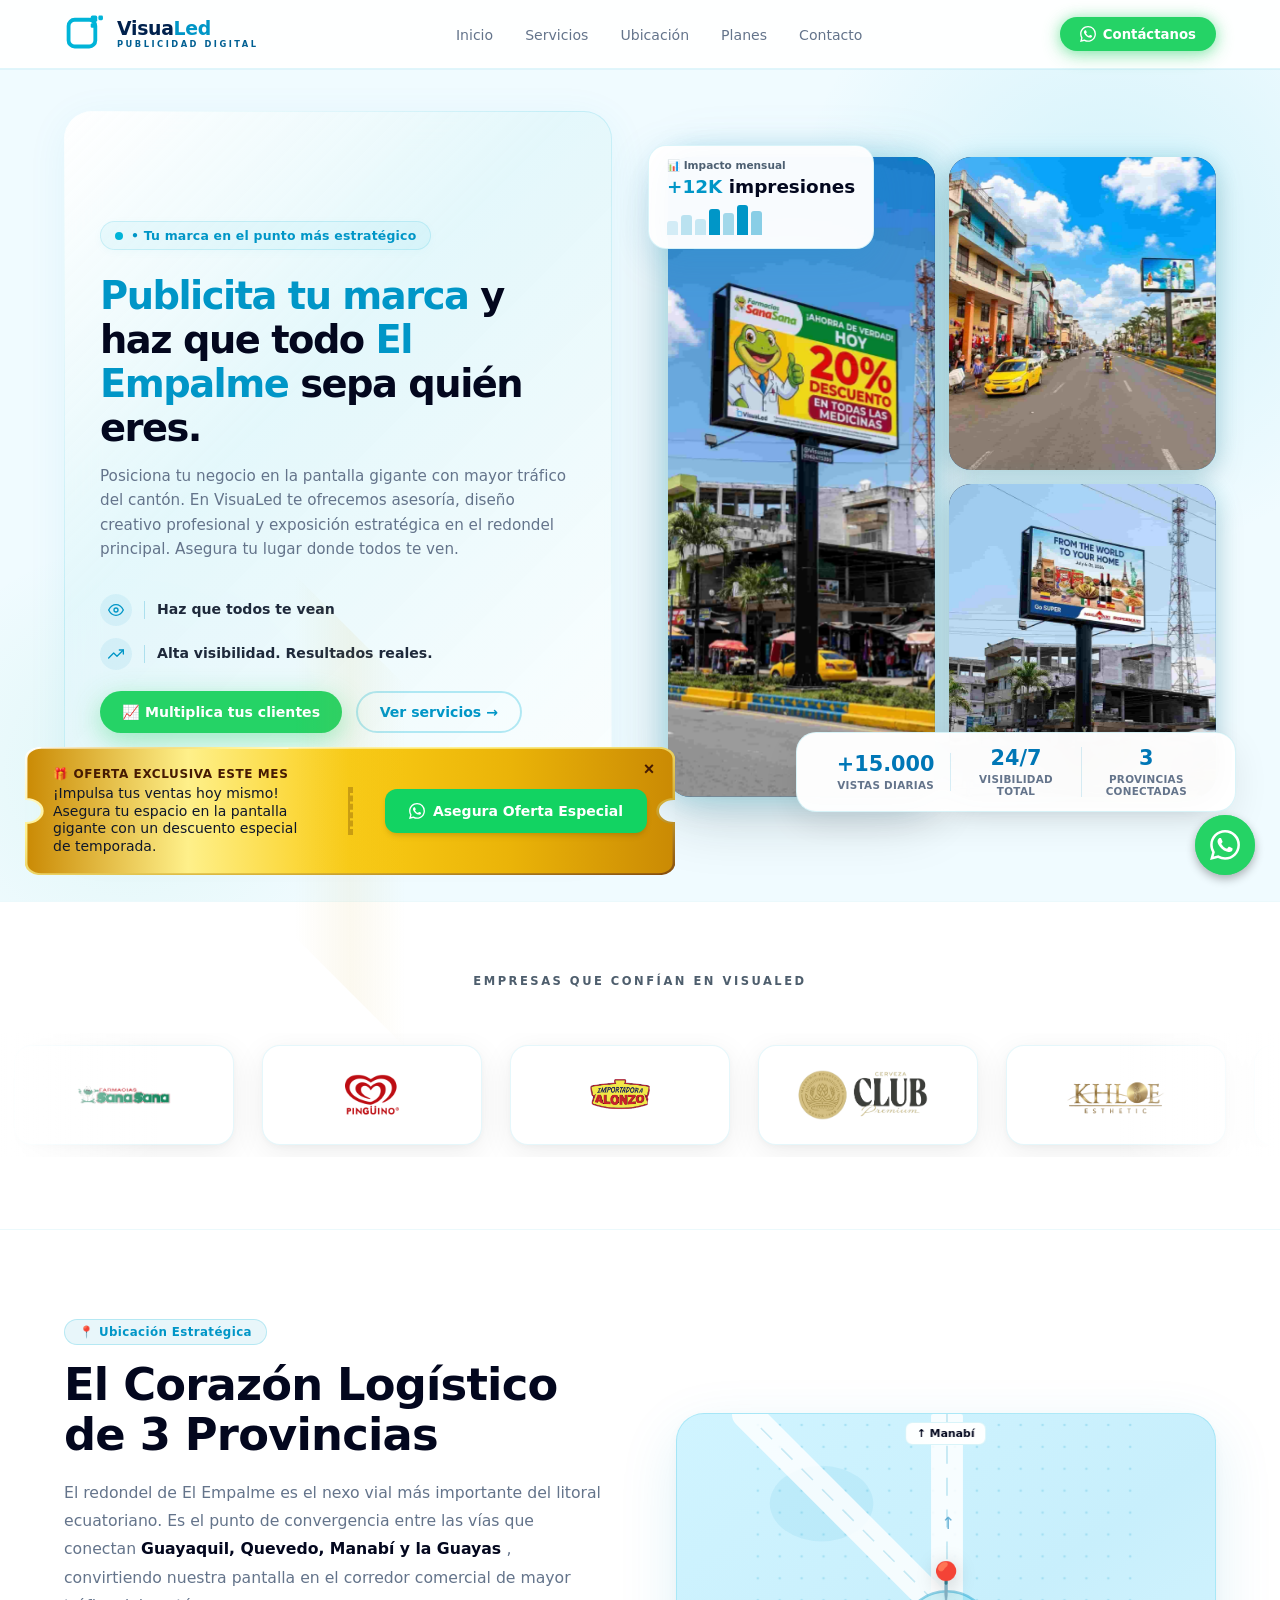
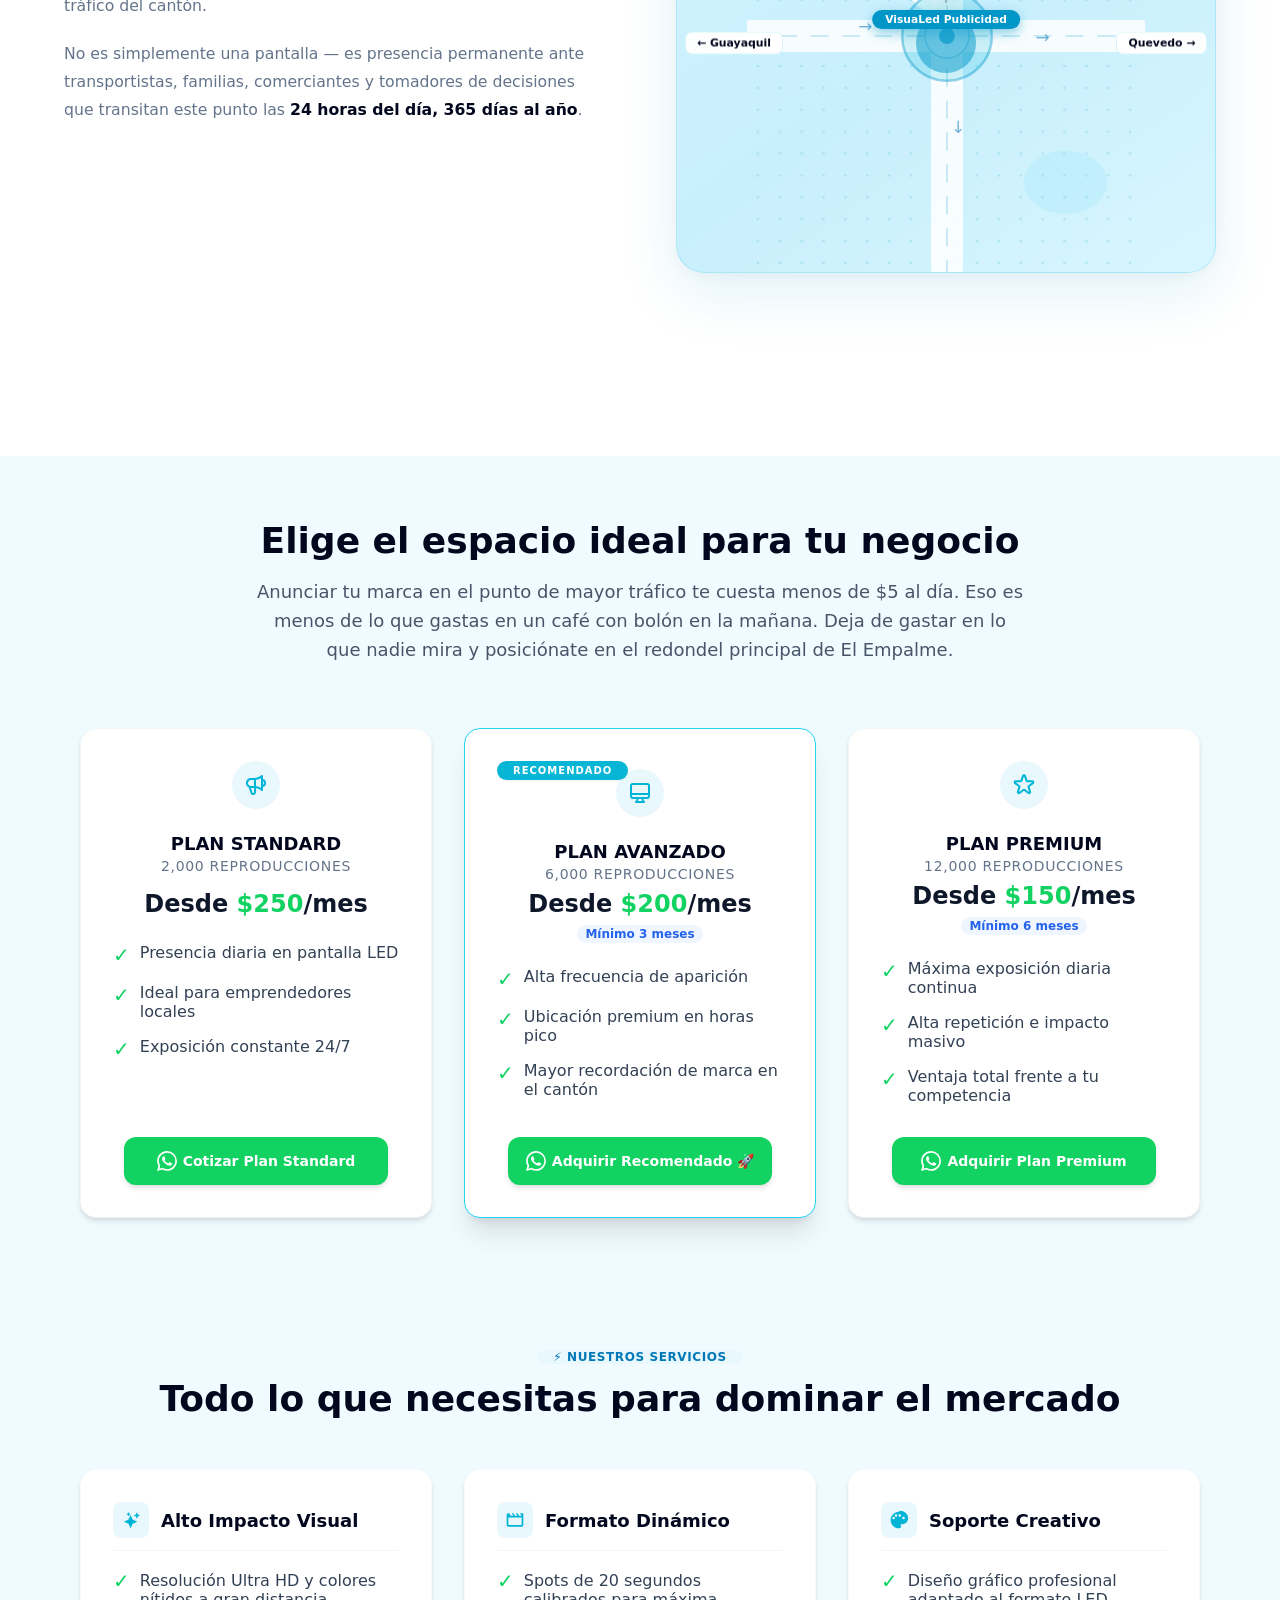
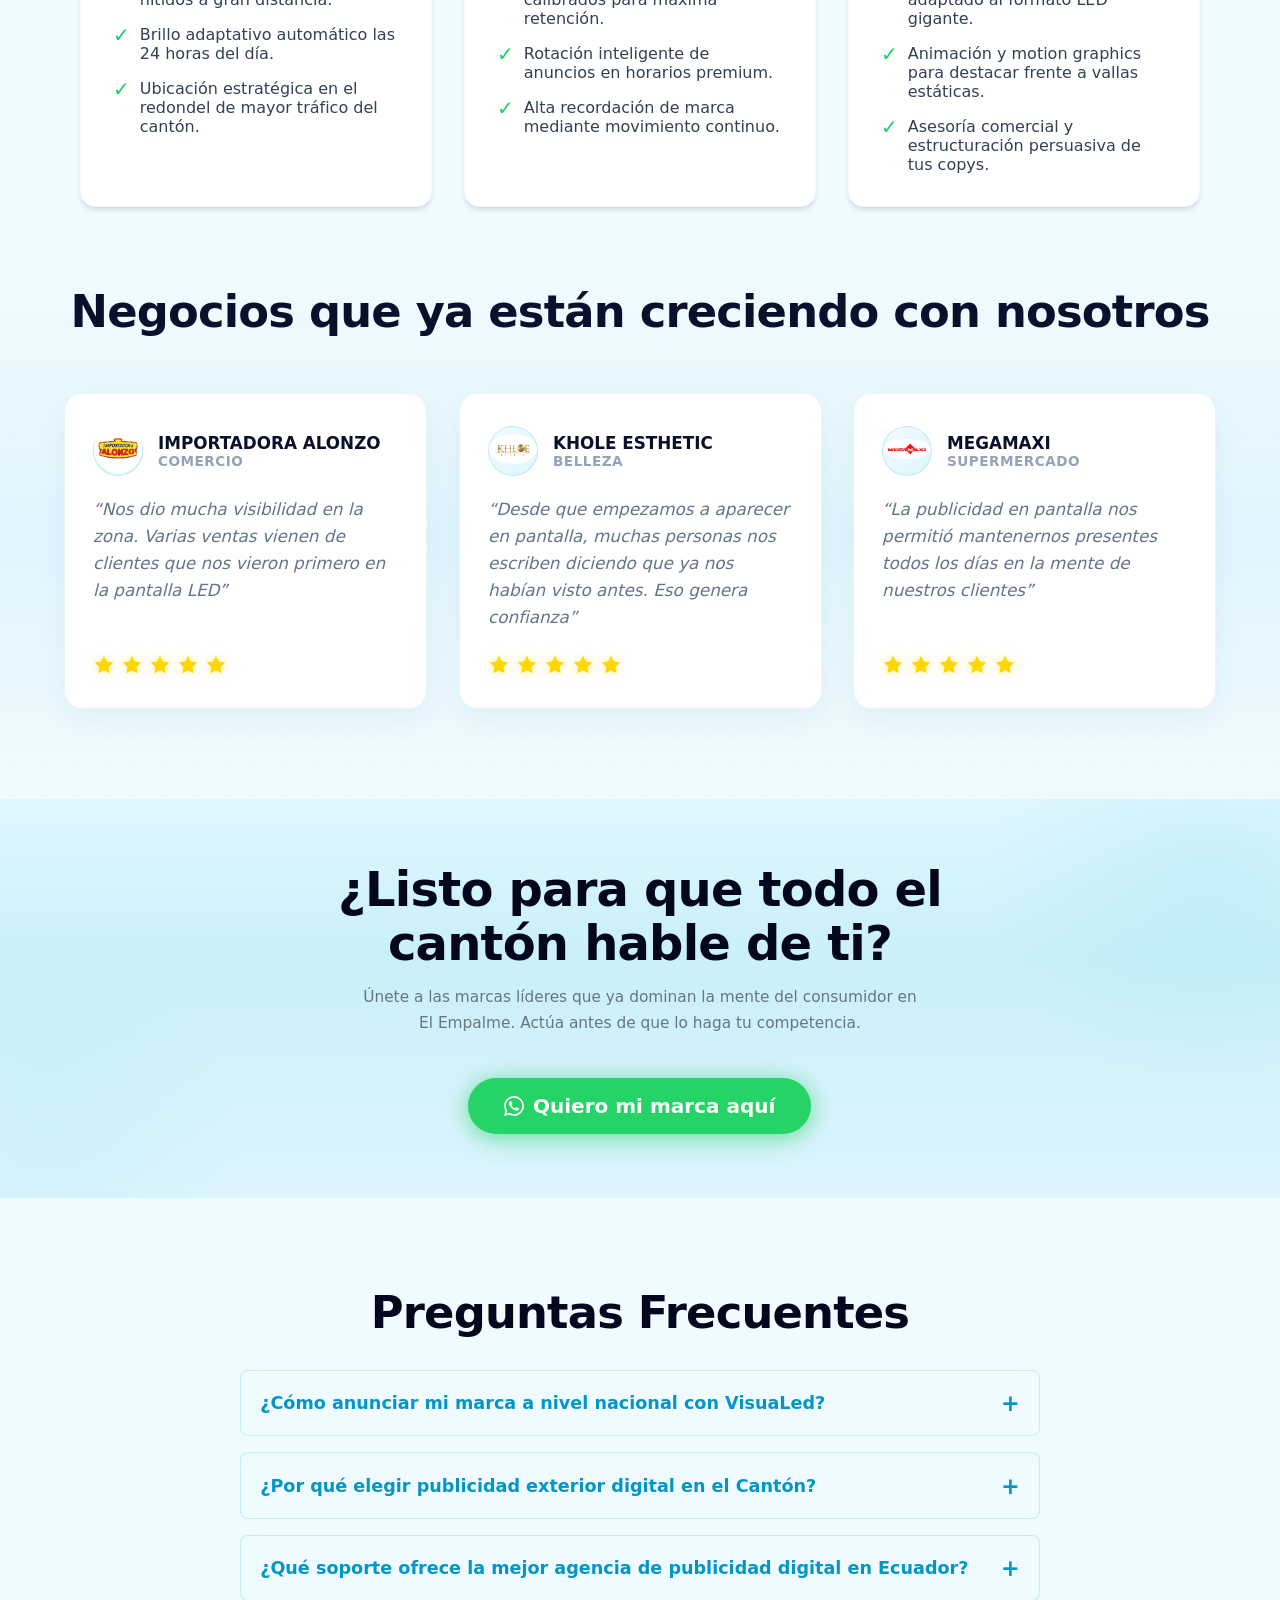
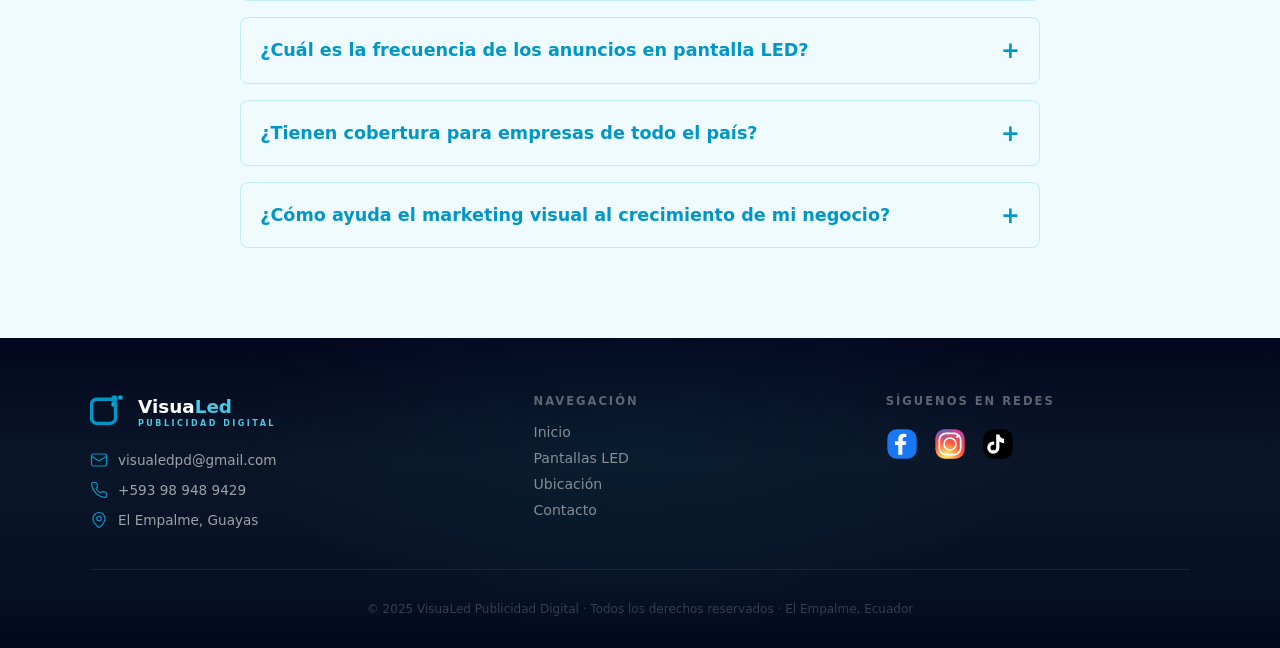
==== index.html @ 3c197569 "feat: implement project styling with new CSS architecture and responsive layout" ====
<!DOCTYPE html>
<html lang="es">

<head>
  <meta charset="UTF-8">
  <meta name="viewport" content="width=device-width, initial-scale=1.0">
  <!-- 1. HINTS DE RED: preconnect y dns-prefetch para CDNs externos -->
  <link rel="preconnect" href="https://cdn-uicons.flaticon.com" crossorigin>
  <link rel="dns-prefetch" href="https://cdn-uicons.flaticon.com">
  <link rel="canonical" href="https://visualed-ec.com/">
  <title>VisuaLed Publicidad Digital</title>
  <meta http-equiv="Content-Security-Policy"
    content="default-src 'self'; script-src 'self' 'unsafe-inline' https://www.googletagmanager.com; style-src 'self' 'unsafe-inline' https://fonts.googleapis.com https://cdn-uicons.flaticon.com; font-src 'self' https://fonts.gstatic.com https://cdn-uicons.flaticon.com; img-src 'self' data: https:; connect-src 'self' https://www.google-analytics.com;">
  <meta name="referrer" content="strict-origin-when-cross-origin">
  <meta http-equiv="X-Content-Type-Options" content="nosniff">
  <!-- 2. Tailwind CDN eliminado — clases reemplazadas por CSS estático en style.css -->

  <meta name="description"
    content="Agencia de publicidad digital líder en Ecuador. Especialistas en vallas y pantallas LED publicitarias de alto impacto en el punto estratégico más importante del Cantón. Proyectamos tu marca a nivel nacional.">
  <meta name="keywords"
    content="publicidad digital Ecuador, agencia de publicidad nacional, pantalla LED publicitaria, valla LED publicitaria, marketing visual Ecuador, anunciar negocio en Ecuador">
  <meta name="geo.region" content="EC-G">
  <meta name="geo.placename" content="El Empalme">
  <meta name="geo.position" content="-1.0426;-79.6385">
  <meta name="ICBM" content="-1.0426, -79.6385">

  <script type="application/ld+json">
  {
    "@context": "https://schema.org",
    "@type": "LocalBusiness",
    "name": "VisuaLed Publicidad Digital",
    "url": "https://visualed-ec.com/",
    "telephone": "+593989489429",
    "logo": "https://visualed-ec.com/favicon-96x96.png",
    "address": {
      "@type": "PostalAddress",
      "addressLocality": "El Empalme",
      "addressRegion": "Guayas",
      "addressCountry": "EC"
    }
  }
  </script>

  <script type="application/ld+json">
  {
    "@context": "https://schema.org",
    "@type": "FAQPage",
    "mainEntity": [
      {
        "@type": "Question",
        "name": "¿Cómo anunciar mi marca a nivel nacional con VisuaLed?",
        "acceptedAnswer": {
          "@type": "Answer",
          "text": "Nuestras pantallas LED estratégicas permiten a tu marca impacto masivo. Ofrecemos diseño y rotación asegurando exposición constante."
        }
      },
      {
        "@type": "Question",
        "name": "¿Por qué elegir publicidad exterior digital en el Cantón?",
        "acceptedAnswer": {
          "@type": "Answer",
          "text": "El Empalme es el nodo vial con mayor flujo de transporte de tres provincias, brindando la máxima visibilidad para tu negocio a nivel regional y nacional."
        }
      },
      {
        "@type": "Question",
        "name": "¿Qué soporte ofrece la mejor agencia de publicidad digital en Ecuador?",
        "acceptedAnswer": {
          "@type": "Answer",
          "text": "Incluimos el diseño publicitario, animaciones de alto impacto y servicio de monitoreo en pantallas de resolución Ultra HD."
        }
      },
      {
        "@type": "Question",
        "name": "¿Cuál es la frecuencia de los anuncios en pantalla LED?",
        "acceptedAnswer": {
          "@type": "Answer",
          "text": "La rotación está diseñada para mostrar anuncios de 20 segundos reiterativamente las 24 horas del día."
        }
      },
      {
        "@type": "Question",
        "name": "¿Tienen cobertura para empresas de todo el país?",
        "acceptedAnswer": {
          "@type": "Answer",
          "text": "Sí, proyectamos marcas de origen nacional e internacional en nuestra red de impacto localizada en el mejor punto comercial del país."
        }
      },
      {
        "@type": "Question",
        "name": "¿Cómo ayuda el marketing visual al crecimiento de mi negocio?",
        "acceptedAnswer": {
          "@type": "Answer",
          "text": "El marketing visual a través de pantallas LED incrementa drásticamente la retención, confianza y estatus corporativo en los consumidores."
        }
      }
    ]
  }
  </script>

  <!-- CSS crítico inline: pinta el hero en < 500ms en móvil (FCP boost) -->
  <style>
    :root {
      --cyan: #0077b6;
      --cyan-mid: #0096c7;
      --cyan-light: #00b4d8;
      --navy: #03071e;
      --slate: #64748b;
      --white: #ffffff
    }

    *,
    *::before,
    *::after {
      margin: 0;
      padding: 0;
      box-sizing: border-box
    }

    html {
      scroll-behavior: smooth;
      scroll-padding-top: 68px
    }

    body {
      font-family: 'Segoe UI', system-ui, -apple-system, sans-serif;
      background: #f0fbff;
      color: #03071e;
      overflow-x: hidden
    }

    header {
      position: sticky;
      top: 0;
      z-index: 1000;
      background: rgba(255, 255, 255, .90);
      backdrop-filter: blur(24px);
      -webkit-backdrop-filter: blur(24px);
      border-bottom: 1px solid rgba(0, 180, 216, .12)
    }

    nav {
      display: flex;
      align-items: center;
      justify-content: space-between;
      height: 68px;
      max-width: 1300px;
      margin: 0 auto;
      padding: 0 5%;
      gap: 1rem
    }

    #inicio {
      min-height: calc(100vh - 68px);
      padding: 0 5%;
      position: relative;
      overflow: hidden;
      display: flex;
      align-items: center
    }

    .hero-grid {
      display: grid;
      grid-template-columns: 1fr 1fr;
      gap: 4rem;
      width: 100%;
      align-items: stretch;
      position: relative;
      z-index: 1;
      padding: 1rem 0 2rem
    }

    h1.hero-title {
      font-size: clamp(2.3rem, 5.5vw, 4.2rem);
      font-weight: 900;
      line-height: 1.07;
      color: #03071e;
      margin-bottom: 1.3rem;
      letter-spacing: -1.5px
    }

    .resaltado-marca,
    .resaltado-localizacion {
      color: #0096c7
    }

    .hero-sub {
      font-size: clamp(.9rem, 1.4vw, 1.04rem);
      color: #64748b;
      line-height: 1.76;
      margin-bottom: 2.2rem
    }

    .hero-left {
      display: flex;
      flex-direction: column;
      justify-content: center;
      padding: 2.5rem;
      border-radius: 28px;
      background: rgba(255, 255, 255, .55)
    }

    @media(max-width:768px) {
      .hero-grid {
        grid-template-columns: 1fr;
        gap: 1.5rem;
        padding: .75rem 0 1.5rem
      }

      .hero-right-wrap {
        display: none
      }

      h1.hero-title {
        font-size: clamp(1.8rem, 7vw, 2.4rem);
        letter-spacing: -.8px
      }

      .hero-left {
        padding: 1.5rem 1rem;
        border-radius: 20px
      }
    }

    /* Hero: dimensiones mínimas fijas para CLS=0 sin ocultar el contenido */
    #inicio {
      min-height: 560px
    }

    @media(max-width:768px) {
      #inicio {
        min-height: 420px
      }
    }
  </style>
  <!-- Estilos: minificado para menor tiempo de bloqueo -->
  <link rel="stylesheet" href="styles/style.min.css">
  <link rel="icon" type="image/png" href="favicon-96x96.png" sizes="96x96" />
  <link rel="icon" type="image/svg+xml" href="favicon.svg" />
  <link rel="shortcut icon" href="favicon.ico" />
  <link rel="apple-touch-icon" sizes="180x180" href="apple-touch-icon.png" />
  <link rel="manifest" href="site.webmanifest" />
  <link rel="icon" href="https://visualed-ec.com/favicon.ico" type="image/x-icon">
  <meta name="google-site-verification" content="OJ8hdRAutOiih82gaSOPGQDZM_0ksh2qutpg4R8kp0Q" />
</head>



<body>


  <!-- ============================================================
     index.html  — STRUCTURE
     ============================================================ -->

  <!-- HEADER -->
  <header>
    <nav>
      <!-- VisuaLed Logo SVG (recreated from brand asset) -->
      <a href="#inicio" class="logo">
        <div class="logo-svg-wrap">
          <svg xmlns="http://www.w3.org/2000/svg" width="42" height="42" viewBox="0 0 110 110">
            <!-- Pixel dots upper-right -->
            <rect x="70" y="12" width="17" height="17" rx="4.5" fill="#00b4d8" />
            <rect x="90" y="12" width="12" height="12" rx="3.5" fill="#00b4d8" />
            <rect x="70" y="32" width="12" height="12" rx="3.5" fill="#00b4d8" />
            <!-- Main rounded square outline -->
            <rect x="12" y="23" width="70" height="70" rx="16" fill="none" stroke="#00b4d8" stroke-width="10" />
          </svg>
        </div>
        <div class="logo-text-wrap">
          <span class="logo-name">Visua<em>Led</em></span>
          <span class="logo-sub">Publicidad Digital</span>
        </div>
      </a>

      <ul class="nav-links" id="navLinks">
        <li><a href="#inicio" onclick="closeMenu()">Inicio</a></li>
        <li><a href="#servicios" onclick="closeMenu()">Servicios</a></li>
        <li><a href="#ubicacion" onclick="closeMenu()">Ubicación</a></li>
        <li><a href="#planes" onclick="closeMenu()">Planes</a></li>
        <li><a href="#contacto" onclick="closeMenu()">Contacto</a></li>
      </ul>

      <div style="display:flex;align-items:center;gap:.8rem">
        <a href="https://wa.me/593989489429" class="btn-chat">
          <!-- WhatsApp SVG icon -->
          <svg xmlns="http://www.w3.org/2000/svg" width="16" height="16" viewBox="0 0 24 24" fill="currentColor"
            style="flex-shrink:0">
            <path
              d="M17.472 14.382c-.297-.149-1.758-.867-2.03-.967-.273-.099-.471-.148-.67.15-.197.297-.767.966-.94 1.164-.173.199-.347.223-.644.075-.297-.15-1.255-.463-2.39-1.475-.883-.788-1.48-1.761-1.653-2.059-.173-.297-.018-.458.13-.606.134-.133.298-.347.446-.52.149-.174.198-.298.298-.497.099-.198.05-.371-.025-.52-.075-.149-.669-1.612-.916-2.207-.242-.579-.487-.5-.669-.51-.173-.008-.371-.01-.57-.01-.198 0-.52.074-.792.372-.272.297-1.04 1.016-1.04 2.479 0 1.462 1.065 2.875 1.213 3.074.149.198 2.096 3.2 5.077 4.487.709.306 1.262.489 1.694.625.712.227 1.36.195 1.871.118.571-.085 1.758-.719 2.006-1.413.248-.694.248-1.289.173-1.413-.074-.124-.272-.198-.57-.347m-5.421 7.403h-.004a9.87 9.87 0 01-5.031-1.378l-.361-.214-3.741.982.998-3.648-.235-.374a9.86 9.86 0 01-1.51-5.26c.001-5.45 4.436-9.884 9.888-9.884 2.64 0 5.122 1.03 6.988 2.898a9.825 9.825 0 012.893 6.994c-.003 5.45-4.437 9.884-9.885 9.884m8.413-18.297A11.815 11.815 0 0012.05 0C5.495 0 .16 5.335.157 11.892c0 2.096.547 4.142 1.588 5.945L.057 24l6.304-1.654a11.882 11.882 0 005.683 1.448h.005c6.554 0 11.89-5.335 11.893-11.893a11.821 11.821 0 00-3.48-8.413z" />
          </svg>
          Contáctanos
        </a>
        <div class="hamburger" id="ham" onclick="toggleMenu()">
          <span id="h1"></span><span id="h2"></span><span id="h3"></span>
        </div>
      </div>
    </nav>
  </header>
  <main>

    <!-- HERO -->
    <section id="inicio">
      <div class="blob1"></div>
      <div class="blob2"></div>
      <div class="hero-grid">

        <!-- Left copy -->
        <div class="hero-left hero-left-section">
          <span class="hero-tag badge-superior fade-up"><span class="dot"></span> • Tu marca en el punto más
            estratégico</span>

          <h1 class="hero-title hero-titulo fade-up d1">
            <span class="resaltado-marca">Publicita tu marca</span> y haz que todo <span
              class="resaltado-localizacion">El
              Empalme</span> sepa quién eres.
          </h1>

          <p class="hero-sub hero-descripcion fade-up d2">
            Posiciona tu negocio en la pantalla gigante con mayor tráfico del cantón. En VisuaLed te ofrecemos asesoría,
            diseño creativo profesional y exposición estratégica en el redondel principal. Asegura tu lugar donde todos
            te
            ven.
          </p>

          <div class="info-bloques fade-up d3">
            <div class="info-item">
              <div class="info-icono-wrapper icon-visibilidad">
                <svg xmlns="http://www.w3.org/2000/svg" viewBox="0 0 24 24" fill="none" stroke="currentColor"
                  stroke-width="2" stroke-linecap="round" stroke-linejoin="round">
                  <path d="M1 12s4-8 11-8 11 8 11 8-4 8-11 8-11-8-11-8z" />
                  <circle cx="12" cy="12" r="3" />
                </svg>
              </div>
              <span class="info-divisor"></span>
              <div class="info-contenido">
                <p class="info-texto-enfasis">Haz que todos te vean</p>
              </div>
            </div>

            <div class="info-item">
              <div class="info-icono-wrapper icon-rendimiento">
                <svg xmlns="http://www.w3.org/2000/svg" viewBox="0 0 24 24" fill="none" stroke="currentColor"
                  stroke-width="2" stroke-linecap="round" stroke-linejoin="round">
                  <polyline points="23 6 13.5 15.5 8.5 10.5 1 18" />
                  <polyline points="17 6 23 6 23 12" />
                </svg>
              </div>
              <span class="info-divisor"></span>
              <div class="info-contenido">
                <p class="info-texto-enfasis">Alta visibilidad. Resultados reales.</p>
              </div>
            </div>
          </div>

          <div class="hero-ctas fade-up d4">
            <a href="https://wa.me/593989489429" class="btn-primary btn-principal">📈 Multiplica tus clientes</a>
            <a href="#servicios" class="btn-outline btn-secundario">Ver servicios →</a>
          </div>
        </div>

        <!-- Right mosaic -->
        <div class="hero-right-wrap fade-up d2">
          <!-- Floating card top-left -->
          <div class="fc fc1">
            <div class="fc-tag">📊 Impacto mensual</div>
            <div class="fc-val"><em>+<span id="impacto-mensual-counter">0</span>K</em> impresiones</div>
            <div class="fc-bars">
              <div class="fc-bar-item" style="height:14px;background:rgba(0,150,199,.15)"></div>
              <div class="fc-bar-item" style="height:20px;background:rgba(0,150,199,.25)"></div>
              <div class="fc-bar-item" style="height:16px;background:rgba(0,150,199,.2)"></div>
              <div class="fc-bar-item" style="height:26px;background:var(--cyan-mid)"></div>
              <div class="fc-bar-item" style="height:22px;background:rgba(0,150,199,.35)"></div>
              <div class="fc-bar-item" style="height:30px;background:var(--cyan-mid)"></div>
              <div class="fc-bar-item" style="height:24px;background:rgba(0,150,199,.45)"></div>
            </div>
          </div>

          <div class="mosaic-grid">

            <!-- =====================================================
               PANTALLA 1 — Vallas (rectángulo vertical, ocupa ambas filas)
               ===================================================== -->
            <div class="m-card m-main" id="slider-vallas">

              <!-- [IMAGEN 1] Vallas — slot 1 (LCP: fetchpriority high) -->
              <img class="slider-img active" src="imagenes/visuall.jpg" srcset="imagenes/visuall.jpg 560w,
                      imagenes/visuall.jpg 800w,
                      imagenes/visuall.jpg 1536w" sizes="(max-width: 768px) 560px, (max-width: 1200px) 800px, 1536px"
                width="1536" height="2752" alt="Agencia publicitaria en Ecuador - VisuaLed ec" fetchpriority="high">

              <!-- [IMAGEN 2] Vallas — slot 2 -->
              <img class="slider-img" src="imagenes/pantalla-denoche-visualed-pantalla-publicitaria.jpg" srcset="imagenes/pantalla-denoche-visualed-pantalla-publicitaria.jpg 560w,
                      imagenes/pantalla-denoche-visualed-pantalla-publicitaria.jpg 800w,
                      imagenes/pantalla-denoche-visualed-pantalla-publicitaria.jpg 1536w"
                sizes="(max-width: 768px) 560px, (max-width: 1200px) 800px, 1536px" width="1536" height="2752"
                alt="Publicidad digital Ecuador - VisuaLed ec" loading="lazy">

              <!-- [IMAGEN 3] Vallas — slot 3 -->
              <img class="slider-img" src="imagenes/pantalla-led.jpg" srcset="imagenes/pantalla-led.jpg 560w,
                      imagenes/pantalla-led.jpg 688w" sizes="(max-width: 768px) 560px, 688px" width="688" height="1381"
                alt="Agencia de publicidad nacional - VisuaLed ec" loading="lazy">

            </div>

            <!-- =====================================================
               PANTALLA 2 — Retail (cuadrado superior derecho)
               ===================================================== -->
            <div class="m-card m-sm1" id="slider-retail">

              <!-- [IMAGEN 1] Retail — slot 1 (fetchpriority high como imagen visible inicial) -->
              <img class="slider-img active" src="imagenes/pantallavidualed-Elempalme.jpg" srcset="imagenes/pantallavidualed-Elempalme.jpg 560w,
                      imagenes/pantallavidualed-Elempalme.jpg 800w,
                      imagenes/pantallavidualed-Elempalme.jpg 2752w"
                sizes="(max-width: 768px) 560px, (max-width: 1200px) 800px, 2752px" width="2752" height="1536"
                alt="Pantalla LED publicitaria en Ecuador - VisuaLed ec" fetchpriority="high">

              <!-- [IMAGEN 2] Retail — slot 2 -->
              <img class="slider-img" src="imagenes/visualed-redondel.jpg" srcset="imagenes/visualed-redondel.jpg 560w,
                      imagenes/visualed-redondel.jpg 1678w" sizes="(max-width: 768px) 560px, 1678px" width="1678"
                height="1671" alt="Valla LED publicitaria - VisuaLed ec" loading="lazy">

              <!-- [IMAGEN 3] Retail — slot 3 -->
              <img class="slider-img" src="imagenes/visuale-pantalla-led.jpg" srcset="imagenes/visuale-pantalla-led.jpg 560w,
                      imagenes/visuale-pantalla-led.jpg 1367w" sizes="(max-width: 768px) 560px, 1367px" width="1367"
                height="1070" alt="Marketing visual Ecuador - VisuaLed ec" loading="lazy">

            </div>

            <!-- =====================================================
               PANTALLA 3 — Bebidas (cuadrado inferior derecho)
               ===================================================== -->
            <div class="m-card m-sm2" id="slider-bebidas">

              <!-- [IMAGEN 1] Bebidas — slot 1 (fetchpriority high: LCP en móvil) -->
              <img class="slider-img active" src="imagenes/pantallavisualedpublicidad.jpg" srcset="imagenes/pantallavisualedpublicidad.jpg 560w,
                      imagenes/pantallavisualedpublicidad.jpg 800w,
                      imagenes/pantallavisualedpublicidad.jpg 2752w"
                sizes="(max-width: 768px) 560px, (max-width: 1200px) 800px, 2752px" width="2752" height="1536"
                alt="Anunciar negocio en Ecuador - VisuaLed ec" fetchpriority="high">

              <!-- [IMAGEN 2] Bebidas — slot 2 -->
              <img class="slider-img" src="imagenes/visualed-gente.jpg" srcset="imagenes/visualed-gente.jpg 560w,
                      imagenes/visualed-gente.jpg 800w,
                      imagenes/visualed-gente.jpg 2400w"
                sizes="(max-width: 768px) 560px, (max-width: 1200px) 800px, 2400px" width="2400" height="1792"
                alt="Publicidad exterior digital - VisuaLed ec" loading="lazy">

              <!-- [IMAGEN 3] Bebidas — slot 3 -->
              <img class="slider-img" src="imagenes/visualed-publicidad-el-empalme.jpg" srcset="imagenes/visualed-publicidad-el-empalme.jpg 560w,
                      imagenes/visualed-publicidad-el-empalme.jpg 1348w" sizes="(max-width: 768px) 560px, 1348px"
                width="1348" height="784" alt="Empresa de publicidad nacional - VisuaLed ec" loading="lazy">

            </div>

          </div>

          <!-- Floating card bottom-right -->
          <div class="metrics-floating-card fc fc2">
            <div class="metrics-group">
              <div class="metric-item">
                <span class="metric-number" id="vistas-diarias-counter">+0</span>
                <span class="metric-label">Vistas diarias</span>
              </div>
              <div class="metric-item">
                <span class="metric-number"><span id="visibilidad-counter">0</span>/7</span>
                <span class="metric-label">Visibilidad total</span>
              </div>
              <div class="metric-item">
                <span class="metric-number" id="provincias-counter">0</span>
                <span class="metric-label">Provincias conectadas</span>
              </div>
            </div>
          </div>
        </div>

      </div>
    </section>

    <!-- TRUST BAR -->
    <section class="trust-bar">
      <p class="trust-title">Empresas que confían en VisuaLed</p>
      <div class="slider-outer">
        <div class="slider-track">

          <!-- [MARCA 1] Sana Sana -->
          <div class="brand-card">
            <picture>
              <source srcset="imagenes/sana.webp" type="image/webp">
              <img src="imagenes/sana.png" alt="Sana Sana" width="891" height="500" loading="lazy">
            </picture>
          </div>

          <!-- [MARCA 2] Pingüino -->
          <div class="brand-card">
            <img src="imagenes/pinguino-pantalla-publicitaria.png" alt="Pingüino" width="320" height="320"
              loading="lazy">
          </div>

          <!-- [MARCA 3] Alonzo -->
          <div class="brand-card">
            <picture>
              <source srcset="imagenes/importadora-alonzo (1).webp" type="image/webp">
              <img src="imagenes/importadora-alonzo (1).png" alt="Alonzo" width="225" height="225" loading="lazy">
            </picture>
          </div>

          <!-- [MARCA 4] Cerveza Club -->
          <div class="brand-card">
            <picture>
              <source srcset="imagenes/cerveza-club (1).webp" type="image/webp">
              <img src="imagenes/cerveza-club (1).png" alt="Cerveza Club" width="730" height="295" loading="lazy">
            </picture>
          </div>

          <!-- [MARCA 5] Kloe Estethic -->
          <div class="brand-card">
            <picture>
              <source srcset="imagenes/khol.webp" type="image/webp">
              <img src="imagenes/khol.png" alt="Kloe Estethic" width="1080" height="602" loading="lazy">
            </picture>
          </div>

          <!-- [MARCA 6] Megamaxi -->
          <div class="brand-card">
            <picture>
              <source srcset="imagenes/megamaxi-publicidad-digital.webp" type="image/webp">
              <img src="imagenes/megamaxi-publicidad-digital.png" alt="Megamaxi" width="533" height="161"
                loading="lazy">
            </picture>
          </div>

          <!-- [MARCA 7] Natura -->
          <div class="brand-card">
            <img src="imagenes/natura.gif" alt="Natura" width="800" height="500" loading="lazy">
          </div>

          <!-- [MARCA 8] Pilsener -->
          <div class="brand-card">
            <img src="imagenes/pilsener.png" alt="Pilsener" width="320" height="320" loading="lazy">
          </div>

          <!-- DUPLICADO para el loop infinito -->
          <div class="brand-card">
            <picture>
              <source srcset="imagenes/sana.webp" type="image/webp">
              <img src="imagenes/sana.png" alt="Sana Sana" width="891" height="500" loading="lazy">
            </picture>
          </div>
          <div class="brand-card">
            <img src="imagenes/pinguino-pantalla-publicitaria.png" alt="Pingüino" width="320" height="320"
              loading="lazy">
          </div>
          <div class="brand-card">
            <picture>
              <source srcset="imagenes/importadora-alonzo (1).webp" type="image/webp">
              <img src="imagenes/importadora-alonzo (1).png" alt="Alonzo" width="225" height="225" loading="lazy">
            </picture>
          </div>
          <div class="brand-card">
            <picture>
              <source srcset="imagenes/cerveza-club (1).webp" type="image/webp">
              <img src="imagenes/cerveza-club (1).png" alt="Cerveza Club" width="730" height="295" loading="lazy">
            </picture>
          </div>
          <div class="brand-card">
            <picture>
              <source srcset="imagenes/khol.webp" type="image/webp">
              <img src="imagenes/khol.png" alt="Kloe Estethic" width="1080" height="602" loading="lazy">
            </picture>
          </div>
          <div class="brand-card">
            <picture>
              <source srcset="imagenes/megamaxi-publicidad-digital.webp" type="image/webp">
              <img src="imagenes/megamaxi-publicidad-digital.png" alt="Megamaxi" width="533" height="161"
                loading="lazy">
            </picture>
          </div>
          <div class="brand-card">
            <img src="imagenes/natura.gif" alt="Natura" width="800" height="500" loading="lazy">
          </div>
          <div class="brand-card">
            <img src="imagenes/Pilsenerlogo.png" alt="Pilsener" width="320" height="320" loading="lazy">
          </div>

        </div>
      </div>
    </section>

    <!-- LOCATION -->
    <section id="ubicacion" class="sec">
      <div class="sec-inner">
        <div class="loc-grid">
          <div class="loc-text">
            <div class="tag-pill fade-up">📍 Ubicación Estratégica</div>
            <h2 class="sec-title fade-up d1">El Corazón Logístico<br>de 3 Provincias</h2>
            <p class="fade-up d2">
              El redondel de El Empalme es el nexo vial más importante del litoral ecuatoriano. Es el punto de
              convergencia entre las vías que conectan <strong>Guayaquil, Quevedo, Manabí y la Guayas </strong>,
              convirtiendo nuestra
              pantalla en el corredor comercial de mayor tráfico del cantón.
            </p>
            <p class="fade-up d2">
              No es simplemente una pantalla — es presencia permanente ante transportistas, familias, comerciantes y
              tomadores de decisiones que transitan este punto las <strong>24 horas del día, 365 días al año</strong>.
            </p>
            <div class="stats-quad">
              <div class="stat-tile fade-up d2">
                <div class="st-num">+<span id="loc-vistas-counter">0</span><em>K</em></div>
                <div class="st-lbl">Vistas diarias garantizadas</div>
              </div>
              <div class="stat-tile fade-up d3">
                <div class="st-num"><span id="loc-visibilidad-counter">0</span><em>/7</em></div>
                <div class="st-lbl">Visibilidad continua</div>
              </div>
              <div class="stat-tile fade-up d3">
                <div class="st-num"><em><span id="loc-provincias-counter">0</span></em></div>
                <div class="st-lbl">Provincias conectadas</div>
              </div>
              <div class="stat-tile fade-up d4">
                <div class="st-num">#<em><span id="loc-trafico-counter">0</span></em></div>
                <div class="st-lbl">Mayor tráfico del cantón</div>
              </div>
            </div>
          </div>

          <!-- Illustrated map -->
          <div class="map-box fade-up d2">
            <svg viewBox="0 0 400 460" xmlns="http://www.w3.org/2000/svg">
              <defs>
                <pattern id="dotGrid" width="22" height="22" patternUnits="userSpaceOnUse">
                  <circle cx="11" cy="11" r="1.3" fill="rgba(0,150,199,0.18)" />
                </pattern>
              </defs>
              <rect width="400" height="460" fill="url(#dotGrid)" />
              <ellipse cx="75" cy="90" rx="52" ry="38" fill="rgba(0,150,199,0.08)" />
              <ellipse cx="320" cy="370" rx="42" ry="32" fill="rgba(0,180,216,0.07)" />
              <rect x="0" y="207" width="400" height="32" fill="rgba(255,255,255,0.85)" rx="2" />
              <line x1="0" y1="223" x2="400" y2="223" stroke="rgba(0,150,199,0.25)" stroke-width="1.5"
                stroke-dasharray="18,14" />
              <rect x="185" y="0" width="32" height="460" fill="rgba(255,255,255,0.85)" rx="2" />
              <line x1="201" y1="0" x2="201" y2="460" stroke="rgba(0,150,199,0.25)" stroke-width="1.5"
                stroke-dasharray="18,14" />
              <line x1="0" y1="0" x2="182" y2="182" stroke="rgba(255,255,255,0.82)" stroke-width="30"
                stroke-linecap="round" />
              <line x1="14" y1="14" x2="182" y2="182" stroke="rgba(0,150,199,0.2)" stroke-width="1.5"
                stroke-dasharray="16,13" />
              <circle cx="201" cy="223" r="45" fill="rgba(0,180,216,0.18)" stroke="rgba(0,150,199,0.4)"
                stroke-width="2.5" />
              <circle cx="201" cy="223" r="22" fill="rgba(208,244,255,0.9)" stroke="rgba(0,150,199,0.3)"
                stroke-width="1.5" />
              <circle cx="201" cy="223" r="8" fill="rgba(0,150,199,0.65)" />
              <text x="112" y="219" fill="rgba(0,119,182,0.55)" font-size="17">→</text>
              <text x="290" y="230" fill="rgba(0,119,182,0.55)" font-size="17">→</text>
              <text x="195" y="115" fill="rgba(0,119,182,0.55)" font-size="17">↑</text>
              <text x="205" y="320" fill="rgba(0,119,182,0.55)" font-size="17">↓</text>
            </svg>
            <span class="map-lbl" style="left:8px;top:50%;transform:translateY(-50%);">← Guayaquil</span>
            <span class="map-lbl" style="right:8px;top:50%;transform:translateY(-50%);">Quevedo →</span>
            <span class="map-lbl" style="top:8px;left:50%;transform:translateX(-50%);">↑ Manabí</span>
            <div class="pulse-wrap">
              <div class="pulse-ring"></div>
            </div>
            <div class="pin-wrap">
              <span class="pin-em">📍</span>
              <span class="pin-name">VisuaLed Publicidad</span>
            </div>
          </div>
        </div>
      </div>
    </section>

    <!-- SECCIÓN 1 Y 2: PLANES DE PAUTAJE INTERACTIVOS (CON ENCABEZADO Y GANCHO INTEGRADO) -->
    <section id="planes" class="sec py-16 bg-[#f0fbff]">
      <div class="sec-inner max-w-6xl mx-auto px-4">

        <!-- Encabezado de la Sección Unificado -->
        <div class="text-center mb-16 max-w-4xl mx-auto">
          <h2 class="text-3xl md:text-4xl font-extrabold text-[#03071e] mb-4">
            Elige el espacio ideal para tu negocio
          </h2>
          <p class="text-base md:text-lg text-slate-600 leading-relaxed max-w-3xl mx-auto">
            Anunciar tu marca en el punto de mayor tráfico te cuesta menos de $5 al día. Eso es menos de lo que gastas
            en
            un café con bolón en la mañana. Deja de gastar en lo que nadie mira y posiciónate en el redondel principal
            de
            El Empalme.
          </p>
        </div>

        <!-- Grid de 3 tarjetas -->
        <div class="grid grid-cols-1 md:grid-cols-3 gap-8 items-stretch">

          <!-- Tarjeta 1: PLAN STANDARD -->
          <div
            class="plan-card bg-white rounded-2xl p-8 shadow-md border border-slate-100 hover:-translate-y-2 hover:shadow-xl transition-all duration-300 flex flex-col relative group">
            <div>
              <!-- Icono megáfono centrado -->
              <div class="text-center mb-6">
                <div
                  class="plan-icon-container w-12 h-12 bg-[#e8f8fc] rounded-full mx-auto flex justify-center items-center transition-transform duration-300 group-hover:scale-110">
                  <svg xmlns="http://www.w3.org/2000/svg" class="w-6 h-6 text-[#00b4d8]" fill="none" viewBox="0 0 24 24"
                    stroke="currentColor" stroke-width="2">
                    <path stroke-linecap="round" stroke-linejoin="round"
                      d="M11 5.882V19.24a1.76 1.76 0 01-3.417.592l-2.147-6.15M18 13a3 3 0 100-6M5.436 13.683A4.001 4.001 0 017 6h1.832c4.1 0 7.625-1.234 9.168-3v14c-1.543-1.766-5.067-3-9.168-3H7a3.988 3.988 0 01-1.564-.317z" />
                  </svg>
                </div>
              </div>
              <div class="text-center">
                <h3 class="text-lg font-bold text-[#03071e] mb-1">PLAN STANDARD</h3>
                <div class="text-sm font-medium text-slate-500 mb-4 uppercase tracking-wider">2,000 Reproducciones</div>

                <!-- Precio Destacado -->
                <div class="text-2xl font-bold text-slate-900 mb-6">
                  Desde <span class="text-[#12d362] font-black">$250</span>/mes
                </div>
              </div>

              <ul class="space-y-4 mb-8 list-none p-0 text-left">
                <li class="flex items-start gap-2.5 text-slate-700">
                  <span class="text-[#12d362] font-black text-lg">✓</span>
                  <span>Presencia diaria en pantalla LED</span>
                </li>
                <li class="flex items-start gap-2.5 text-slate-700">
                  <span class="text-[#12d362] font-black text-lg">✓</span>
                  <span>Ideal para emprendedores locales</span>
                </li>
                <li class="flex items-start gap-2.5 text-slate-700">
                  <span class="text-[#12d362] font-black text-lg">✓</span>
                  <span>Exposición constante 24/7</span>
                </li>
              </ul>
            </div>
            <a href="https://wa.me/593989489429?text=Hola%20VisuaLed,%20deseo%20m%C3%A1s%20informaci%C3%B3n%20sobre%20el%20Plan%20Standard%20de%202,000%20reproducciones."
              target="_blank"
              class="btn-shimmer w-full max-w-[92%] mx-auto mt-auto flex items-center justify-center gap-1.5 h-12 bg-[#12d362] hover:bg-[#0eb653] text-white text-xs sm:text-sm md:text-[10px] lg:text-xs xl:text-sm font-bold rounded-xl shadow-md transition-all duration-300 hover:scale-105 border-0 cursor-pointer no-underline px-2 sm:px-4 leading-none whitespace-nowrap">
              <svg class="w-5 h-5 fill-current flex-shrink-0" viewBox="0 0 24 24">
                <path
                  d="M17.472 14.382c-.297-.149-1.758-.867-2.03-.967-.273-.099-.471-.148-.67.15-.197.297-.767.966-.94 1.164-.173.199-.347.223-.644.075-.297-.15-1.255-.463-2.39-1.475-.883-.788-1.48-1.761-1.653-2.059-.173-.297-.018-.458.13-.606.134-.133.298-.347.446-.52.149-.174.198-.298.298-.497.099-.198.05-.371-.025-.52-.075-.149-.669-1.612-.916-2.207-.242-.579-.487-.5-.669-.51-.173-.008-.371-.01-.57-.01-.198 0-.52.074-.792.372-.272.297-1.04 1.016-1.04 2.479 0 1.462 1.065 2.875 1.213 3.074.149.198 2.096 3.2 5.077 4.487.709.306 1.262.489 1.694.625.712.227 1.36.195 1.871.118.571-.085 1.758-.719 2.006-1.413.248-.694.248-1.289.173-1.413-.074-.124-.272-.198-.57-.347m-5.421 7.403h-.004a9.87 9.87 0 01-5.031-1.378l-.361-.214-3.741.982.998-3.648-.235-.374a9.86 9.86 0 01-1.51-5.26c.001-5.45 4.436-9.884 9.888-9.884 2.64 0 5.122 1.03 6.988 2.898a9.825 9.825 0 012.893 6.994c-.003 5.45-4.437 9.884-9.885 9.884m8.413-18.297A11.815 11.815 0 0012.05 0C5.495 0 .16 5.335.157 11.892c0 2.096.547 4.142 1.588 5.945L.057 24l6.304-1.654a11.882 11.882 0 005.683 1.448h.005c6.554 0 11.89-5.335 11.893-11.893a11.821 11.821 0 00-3.48-8.413z" />
              </svg>
              <span>Cotizar Plan Standard</span>
            </a>
          </div>

          <!-- Tarjeta 2: PLAN AVANZADO (Destacada) -->
          <div
            class="plan-card bg-white rounded-2xl p-8 shadow-xl border border-cyan-400 hover:-translate-y-2 hover:shadow-2xl transition-all duration-300 flex flex-col relative group">
            <!-- Tag superior minimalista integrado -->
            <span
              class="absolute -top-3 left-1/2 transform -translate-x-1/2 bg-cyan-500 text-white text-[10px] font-bold uppercase tracking-widest px-4 py-1 rounded-full shadow-sm">Recomendado</span>
            <div>
              <!-- Icono monitor centrado -->
              <div class="text-center mb-6 mt-2">
                <div
                  class="plan-icon-container w-12 h-12 bg-[#e8f8fc] rounded-full mx-auto flex justify-center items-center transition-transform duration-300 group-hover:scale-110">
                  <svg xmlns="http://www.w3.org/2000/svg" class="w-6 h-6 text-[#00b4d8]" fill="none" viewBox="0 0 24 24"
                    stroke="currentColor" stroke-width="2">
                    <path stroke-linecap="round" stroke-linejoin="round"
                      d="M9.75 17L9 20l-1 1h8l-1-1-.75-3M3 13h18M5 17h14a2 2 0 002-2V5a2 2 0 00-2-2H5a2 2 0 00-2 2v10a2 2 0 002 2z" />
                  </svg>
                </div>
              </div>
              <div class="text-center">
                <h3 class="text-lg font-bold text-[#03071e] mb-1">PLAN AVANZADO</h3>
                <div class="text-sm font-medium text-slate-500 mb-2 uppercase tracking-wider">6,000 Reproducciones</div>

                <!-- Precio Destacado -->
                <div class="text-2xl font-bold text-slate-900 mb-1">
                  Desde <span class="text-[#12d362] font-black">$200</span>/mes
                </div>

                <!-- Subtexto del precio compactado -->
                <div class="mb-6">
                  <span
                    class="text-[10px] md:text-xs text-blue-600 font-semibold bg-blue-50 px-2 py-0.5 rounded-full inline-block">Mínimo
                    3 meses</span>
                </div>
              </div>

              <ul class="space-y-4 mb-8 list-none p-0 text-left">
                <li class="flex items-start gap-2.5 text-slate-700">
                  <span class="text-[#12d362] font-black text-lg">✓</span>
                  <span>Alta frecuencia de aparición</span>
                </li>
                <li class="flex items-start gap-2.5 text-slate-700">
                  <span class="text-[#12d362] font-black text-lg">✓</span>
                  <span>Ubicación premium en horas pico</span>
                </li>
                <li class="flex items-start gap-2.5 text-slate-700">
                  <span class="text-[#12d362] font-black text-lg">✓</span>
                  <span>Mayor recordación de marca en el cantón</span>
                </li>
              </ul>
            </div>
            <a href="https://wa.me/593989489429?text=Hola%20VisuaLed,%20deseo%20adquirir%20el%20Plan%20Avanzado%20Recomendado%20de%206,000%20reproducciones."
              target="_blank"
              class="btn-shimmer w-full max-w-[92%] mx-auto mt-auto flex items-center justify-center gap-1.5 h-12 bg-[#12d362] hover:bg-[#0eb653] text-white text-xs sm:text-sm md:text-[10px] lg:text-xs xl:text-sm font-bold rounded-xl shadow-md transition-all duration-300 hover:scale-105 border-0 cursor-pointer no-underline px-2 sm:px-4 leading-none whitespace-nowrap">
              <svg class="w-5 h-5 fill-current flex-shrink-0" viewBox="0 0 24 24">
                <path
                  d="M17.472 14.382c-.297-.149-1.758-.867-2.03-.967-.273-.099-.471-.148-.67.15-.197.297-.767.966-.94 1.164-.173.199-.347.223-.644.075-.297-.15-1.255-.463-2.39-1.475-.883-.788-1.48-1.761-1.653-2.059-.173-.297-.018-.458.13-.606.134-.133.298-.347.446-.52.149-.174.198-.298.298-.497.099-.198.05-.371-.025-.52-.075-.149-.669-1.612-.916-2.207-.242-.579-.487-.5-.669-.51-.173-.008-.371-.01-.57-.01-.198 0-.52.074-.792.372-.272.297-1.04 1.016-1.04 2.479 0 1.462 1.065 2.875 1.213 3.074.149.198 2.096 3.2 5.077 4.487.709.306 1.262.489 1.694.625.712.227 1.36.195 1.871.118.571-.085 1.758-.719 2.006-1.413.248-.694.248-1.289.173-1.413-.074-.124-.272-.198-.57-.347m-5.421 7.403h-.004a9.87 9.87 0 01-5.031-1.378l-.361-.214-3.741.982.998-3.648-.235-.374a9.86 9.86 0 01-1.51-5.26c.001-5.45 4.436-9.884 9.888-9.884 2.64 0 5.122 1.03 6.988 2.898a9.825 9.825 0 012.893 6.994c-.003 5.45-4.437 9.884-9.885 9.884m8.413-18.297A11.815 11.815 0 0012.05 0C5.495 0 .16 5.335.157 11.892c0 2.096.547 4.142 1.588 5.945L.057 24l6.304-1.654a11.882 11.882 0 005.683 1.448h.005c6.554 0 11.89-5.335 11.893-11.893a11.821 11.821 0 00-3.48-8.413z" />
              </svg>
              <span>Adquirir Recomendado 🚀</span>
            </a>
          </div>

          <!-- Tarjeta 3: PLAN PREMIUM -->
          <div
            class="plan-card bg-white rounded-2xl p-8 shadow-md border border-slate-100 hover:-translate-y-2 hover:shadow-xl transition-all duration-300 flex flex-col relative group">
            <div>
              <!-- Icono estrella centrado -->
              <div class="text-center mb-6">
                <div
                  class="plan-icon-container w-12 h-12 bg-[#e8f8fc] rounded-full mx-auto flex justify-center items-center transition-transform duration-300 group-hover:scale-110">
                  <svg xmlns="http://www.w3.org/2000/svg" class="w-6 h-6 text-[#00b4d8]" fill="none" viewBox="0 0 24 24"
                    stroke="currentColor" stroke-width="2">
                    <path stroke-linecap="round" stroke-linejoin="round"
                      d="M11.049 2.927c.3-.921 1.603-.921 1.902 0l1.519 4.674a1 1 0 00.95.69h4.907c.961 0 1.36 1.243.577 1.835l-3.97 2.887a1 1 0 00-.364 1.118l1.518 4.674c.3.922-.755 1.688-1.538 1.118l-3.971-2.887a1 1 0 00-1.175 0l-3.97 2.887c-.783.57-1.838-.197-1.538-1.118l1.518-4.674a1 1 0 00-.364-1.118l-3.97-2.887c-.783-.576-.38-1.835.577-1.835h4.907a1 1 0 00.95-.69l1.519-4.674z" />
                  </svg>
                </div>
              </div>
              <div class="text-center">
                <h3 class="text-lg font-bold text-[#03071e] mb-1">PLAN PREMIUM</h3>
                <div class="text-sm font-medium text-slate-500 mb-2 uppercase tracking-wider">12,000 Reproducciones
                </div>

                <!-- Precio Destacado -->
                <div class="text-2xl font-bold text-slate-900 mb-1">
                  Desde <span class="text-[#12d362] font-black">$150</span>/mes
                </div>

                <!-- Subtexto del precio compactado -->
                <div class="mb-6">
                  <span
                    class="text-[10px] md:text-xs text-blue-600 font-semibold bg-blue-50 px-2 py-0.5 rounded-full inline-block">Mínimo
                    6 meses</span>
                </div>
              </div>

              <ul class="space-y-4 mb-8 list-none p-0 text-left">
                <li class="flex items-start gap-2.5 text-slate-700">
                  <span class="text-[#12d362] font-black text-lg">✓</span>
                  <span>Máxima exposición diaria continua</span>
                </li>
                <li class="flex items-start gap-2.5 text-slate-700">
                  <span class="text-[#12d362] font-black text-lg">✓</span>
                  <span>Alta repetición e impacto masivo</span>
                </li>
                <li class="flex items-start gap-2.5 text-slate-700">
                  <span class="text-[#12d362] font-black text-lg">✓</span>
                  <span>Ventaja total frente a tu competencia</span>
                </li>
              </ul>
            </div>
            <a href="https://wa.me/593989489429?text=Hola%20VisuaLed,%20deseo%20adquirir%20el%20Plan%20Premium%20para%20dominar%20mi%20zona%20con%2012,000%20reproducciones."
              target="_blank"
              class="btn-shimmer w-full max-w-[92%] mx-auto mt-auto flex items-center justify-center gap-1.5 h-12 bg-[#12d362] hover:bg-[#0eb653] text-white text-xs sm:text-sm md:text-[10px] lg:text-xs xl:text-sm font-bold rounded-xl shadow-md transition-all duration-300 hover:scale-105 border-0 cursor-pointer no-underline px-2 sm:px-4 leading-none whitespace-nowrap">
              <svg class="w-5 h-5 fill-current flex-shrink-0" viewBox="0 0 24 24">
                <path
                  d="M17.472 14.382c-.297-.149-1.758-.867-2.03-.967-.273-.099-.471-.148-.67.15-.197.297-.767.966-.94 1.164-.173.199-.347.223-.644.075-.297-.15-1.255-.463-2.39-1.475-.883-.788-1.48-1.761-1.653-2.059-.173-.297-.018-.458.13-.606.134-.133.298-.347.446-.52.149-.174.198-.298.298-.497.099-.198.05-.371-.025-.52-.075-.149-.669-1.612-.916-2.207-.242-.579-.487-.5-.669-.51-.173-.008-.371-.01-.57-.01-.198 0-.52.074-.792.372-.272.297-1.04 1.016-1.04 2.479 0 1.462 1.065 2.875 1.213 3.074.149.198 2.096 3.2 5.077 4.487.709.306 1.262.489 1.694.625.712.227 1.36.195 1.871.118.571-.085 1.758-.719 2.006-1.413.248-.694.248-1.289.173-1.413-.074-.124-.272-.198-.57-.347m-5.421 7.403h-.004a9.87 9.87 0 01-5.031-1.378l-.361-.214-3.741.982.998-3.648-.235-.374a9.86 9.86 0 01-1.51-5.26c.001-5.45 4.436-9.884 9.888-9.884 2.64 0 5.122 1.03 6.988 2.898a9.825 9.825 0 012.893 6.994c-.003 5.45-4.437 9.884-9.885 9.884m8.413-18.297A11.815 11.815 0 0012.05 0C5.495 0 .16 5.335.157 11.892c0 2.096.547 4.142 1.588 5.945L.057 24l6.304-1.654a11.882 11.882 0 005.683 1.448h.005c6.554 0 11.89-5.335 11.893-11.893a11.821 11.821 0 00-3.48-8.413z" />
              </svg>
              <span>Adquirir Plan Premium</span>
            </a>
          </div>
        </div>
      </div>
    </section>

    <!-- SECCIÓN 3: NUESTROS SERVICIOS -->
    <section id="servicios" class="sec py-16 bg-[#f0fbff]">
      <div class="sec-inner max-w-6xl mx-auto px-4">
        <!-- Encabezado de la Sección -->
        <div class="text-center mb-12">
          <span
            class="inline-flex items-center gap-1.5 bg-[#e8f8fc] text-[#0077b6] text-xs font-black px-4 py-1.5 rounded-full uppercase tracking-wider mb-3">
            ⚡ NUESTROS SERVICIOS
          </span>
          <h2 class="text-3xl md:text-4xl font-extrabold text-[#03071e] leading-tight">
            Todo lo que necesitas para dominar el mercado
          </h2>
        </div>

        <!-- Grid de 3 columnas -->
        <div class="grid grid-cols-1 md:grid-cols-3 gap-8 items-stretch">

          <!-- Columna 1: Alto Impacto Visual -->
          <div
            class="bg-white rounded-2xl p-8 shadow-md border border-slate-100/50 hover:-translate-y-2 hover:shadow-xl transition-all duration-300 flex flex-col relative group">
            <h3 class="text-lg font-bold text-[#03071e] mb-5 border-b border-slate-100 pb-3 flex items-center gap-3">
              <span
                class="w-9 h-9 rounded-lg bg-[#e8f8fc] flex items-center justify-center text-[#00b4d8] transition-transform duration-300 group-hover:scale-110 group-hover:rotate-6 flex-shrink-0">
                <svg xmlns="http://www.w3.org/2000/svg" class="w-5 h-5 fill-current" viewBox="0 0 24 24">
                  <path
                    d="M19 10.5l1.2-2.7 2.7-1.2-2.7-1.2-1.2-2.7-1.2 2.7-2.7 1.2 2.7 1.2zm-10 1L11.5 6l2.5 5.5L19.5 14l-5.5 2.5L11.5 22 9 16.5 3.5 14zm0-9l.8 1.8 1.8.8-1.8.8-.8 1.8-.8-1.8-1.8-.8 1.8-.8z" />
                </svg>
              </span>
              <span>Alto Impacto Visual</span>
            </h3>
            <ul class="space-y-4 list-none p-0 m-0 text-left">
              <li class="flex items-start gap-2.5 text-slate-700">
                <span class="text-[#12d362] font-black text-lg leading-none select-none">✓</span>
                <span>Resolución Ultra HD y colores nítidos a gran distancia.</span>
              </li>
              <li class="flex items-start gap-2.5 text-slate-700">
                <span class="text-[#12d362] font-black text-lg leading-none select-none">✓</span>
                <span>Brillo adaptativo automático las 24 horas del día.</span>
              </li>
              <li class="flex items-start gap-2.5 text-slate-700">
                <span class="text-[#12d362] font-black text-lg leading-none select-none">✓</span>
                <span>Ubicación estratégica en el redondel de mayor tráfico del cantón.</span>
              </li>
            </ul>
          </div>

          <!-- Columna 2: Formato Dinámico -->
          <div
            class="bg-white rounded-2xl p-8 shadow-md border border-slate-100/50 hover:-translate-y-2 hover:shadow-xl transition-all duration-300 flex flex-col relative group">
            <h3 class="text-lg font-bold text-[#03071e] mb-5 border-b border-slate-100 pb-3 flex items-center gap-3">
              <span
                class="w-9 h-9 rounded-lg bg-[#e8f8fc] flex items-center justify-center text-[#00b4d8] transition-transform duration-300 group-hover:scale-110 group-hover:rotate-6 flex-shrink-0">
                <svg xmlns="http://www.w3.org/2000/svg" class="w-5 h-5 fill-current" viewBox="0 0 24 24">
                  <path
                    d="M18 4l2 3h-3l-2-3h-2l2 3h-3l-2-3H8l2 3H7L5 4H4c-1.1 0-1.99.9-1.99 2L2 18c0 1.1.9 2 2 2h16c1.1 0 2-.9 2-2V4h-4zm2 14H4V9h16v9z" />
                </svg>
              </span>
              <span>Formato Dinámico</span>
            </h3>
            <ul class="space-y-4 list-none p-0 m-0 text-left">
              <li class="flex items-start gap-2.5 text-slate-700">
                <span class="text-[#12d362] font-black text-lg leading-none select-none">✓</span>
                <span>Spots de 20 segundos calibrados para máxima retención.</span>
              </li>
              <li class="flex items-start gap-2.5 text-slate-700">
                <span class="text-[#12d362] font-black text-lg leading-none select-none">✓</span>
                <span>Rotación inteligente de anuncios en horarios premium.</span>
              </li>
              <li class="flex items-start gap-2.5 text-slate-700">
                <span class="text-[#12d362] font-black text-lg leading-none select-none">✓</span>
                <span>Alta recordación de marca mediante movimiento continuo.</span>
              </li>
            </ul>
          </div>

          <!-- Columna 3: Soporte Creativo -->
          <div
            class="bg-white rounded-2xl p-8 shadow-md border border-slate-100/50 hover:-translate-y-2 hover:shadow-xl transition-all duration-300 flex flex-col relative group">
            <h3 class="text-lg font-bold text-[#03071e] mb-5 border-b border-slate-100 pb-3 flex items-center gap-3">
              <span
                class="w-9 h-9 rounded-lg bg-[#e8f8fc] flex items-center justify-center text-[#00b4d8] transition-transform duration-300 group-hover:scale-110 group-hover:rotate-6 flex-shrink-0">
                <svg xmlns="http://www.w3.org/2000/svg" class="w-5 h-5 fill-current" viewBox="0 0 24 24">
                  <path
                    d="M12 2C6.49 2 2 6.49 2 12s4.49 10 10 10c1.38 0 2.5-1.12 2.5-2.5 0-.61-.22-1.19-.61-1.66-.09-.11-.14-.24-.14-.38 0-.28.22-.5.5-.5h1.75c3.86 0 7-3.14 7-7 0-4.96-4.49-9-10-9zm-6.5 9c-.83 0-1.5-.67-1.5-1.5S4.67 8 5.5 8 7 8.67 7 9.5 6.33 11 5.5 11zm3-3C7.67 8 7 7.33 7 6.5S7.67 5 8.5 5 10 5.67 10 6.5 9.33 8 8.5 8zm4.5 0c-.83 0-1.5-.67-1.5-1.5S12.17 5 13 5s1.5.67 1.5 1.5S13.83 8 13 8zm4.5 3c-.83 0-1.5-.67-1.5-1.5S16.67 8 17.5 8 19 8.67 19 9.5s-.67 1.5-1.5 1.5z" />
                </svg>
              </span>
              <span>Soporte Creativo</span>
            </h3>
            <ul class="space-y-4 list-none p-0 m-0 text-left">
              <li class="flex items-start gap-2.5 text-slate-700">
                <span class="text-[#12d362] font-black text-lg leading-none select-none">✓</span>
                <span>Diseño gráfico profesional adaptado al formato LED gigante.</span>
              </li>
              <li class="flex items-start gap-2.5 text-slate-700">
                <span class="text-[#12d362] font-black text-lg leading-none select-none">✓</span>
                <span>Animación y motion graphics para destacar frente a vallas estáticas.</span>
              </li>
              <li class="flex items-start gap-2.5 text-slate-700">
                <span class="text-[#12d362] font-black text-lg leading-none select-none">✓</span>
                <span>Asesoría comercial y estructuración persuasiva de tus copys.</span>
              </li>
            </ul>
          </div>

        </div>
      </div>
    </section>


    <!-- TESTIMONIALS SECTION -->
    <section id="testimonios" class="sec testimonios-modern">
      <div class="sec-inner">
        <h2 class="sec-title text-center fade-up d1 testim-hdr">Negocios que ya están creciendo con nosotros</h2>

        <div class="testim-grid">
          <!-- Card 1 -->
          <div class="t-card fade-up d1">
            <div class="t-card-top">
              <div class="t-logo">
                <!-- Reemplaza el src con la ruta del logo real -->
                <picture>
                  <source srcset="imagenes/importadora-alonzo (1).webp" type="image/webp">
                  <img src="imagenes/importadora-alonzo (1).png" alt="Importadora Alonzo" width="225" height="225"
                    loading="lazy"
                    style="width:100%; height:100%; object-fit:contain; border-radius:50%; padding:4px; box-sizing:border-box; background:#fff;">
                </picture>
              </div>
              <div class="t-company-info">
                <div class="t-name">IMPORTADORA ALONZO</div>
                <div class="t-category">Comercio</div>
              </div>
            </div>
            <div class="t-content">
              <p>“Nos dio mucha visibilidad en la zona. Varias ventas vienen de clientes que nos vieron primero en la
                pantalla LED”
              </p>
            </div>
            <div class="t-rating">
              <svg class="star-icon" viewBox="0 0 24 24">
                <path
                  d="M12 2l3.09 6.26L22 9.27l-5 4.87 1.18 6.88L12 17.77l-6.18 3.25L7 14.14 2 9.27l6.91-1.01L12 2z" />
              </svg>
              <svg class="star-icon" viewBox="0 0 24 24">
                <path
                  d="M12 2l3.09 6.26L22 9.27l-5 4.87 1.18 6.88L12 17.77l-6.18 3.25L7 14.14 2 9.27l6.91-1.01L12 2z" />
              </svg>
              <svg class="star-icon" viewBox="0 0 24 24">
                <path
                  d="M12 2l3.09 6.26L22 9.27l-5 4.87 1.18 6.88L12 17.77l-6.18 3.25L7 14.14 2 9.27l6.91-1.01L12 2z" />
              </svg>
              <svg class="star-icon" viewBox="0 0 24 24">
                <path
                  d="M12 2l3.09 6.26L22 9.27l-5 4.87 1.18 6.88L12 17.77l-6.18 3.25L7 14.14 2 9.27l6.91-1.01L12 2z" />
              </svg>
              <svg class="star-icon" viewBox="0 0 24 24">
                <path
                  d="M12 2l3.09 6.26L22 9.27l-5 4.87 1.18 6.88L12 17.77l-6.18 3.25L7 14.14 2 9.27l6.91-1.01L12 2z" />
              </svg>
            </div>
          </div>

          <!-- Card 2 -->
          <div class="t-card fade-up d2">
            <div class="t-card-top">
              <div class="t-logo">
                <picture>
                  <source srcset="imagenes/khol.webp" type="image/webp">
                  <img src="imagenes/khol.png" alt="Khole Esthetic" width="1080" height="602" loading="lazy"
                    style="width:100%; height:100%; object-fit:contain; border-radius:50%; padding:4px; box-sizing:border-box; background:#fff;">
                </picture>
              </div>
              <div class="t-company-info">
                <div class="t-name">KHOLE ESTHETIC</div>
                <div class="t-category">Belleza</div>
              </div>
            </div>
            <div class="t-content">
              <p>“Desde que empezamos a aparecer en pantalla, muchas personas nos escriben diciendo que ya nos habían
                visto antes. Eso genera confianza”
              </p>
            </div>
            <div class="t-rating">
              <svg class="star-icon" viewBox="0 0 24 24">
                <path
                  d="M12 2l3.09 6.26L22 9.27l-5 4.87 1.18 6.88L12 17.77l-6.18 3.25L7 14.14 2 9.27l6.91-1.01L12 2z" />
              </svg>
              <svg class="star-icon" viewBox="0 0 24 24">
                <path
                  d="M12 2l3.09 6.26L22 9.27l-5 4.87 1.18 6.88L12 17.77l-6.18 3.25L7 14.14 2 9.27l6.91-1.01L12 2z" />
              </svg>
              <svg class="star-icon" viewBox="0 0 24 24">
                <path
                  d="M12 2l3.09 6.26L22 9.27l-5 4.87 1.18 6.88L12 17.77l-6.18 3.25L7 14.14 2 9.27l6.91-1.01L12 2z" />
              </svg>
              <svg class="star-icon" viewBox="0 0 24 24">
                <path
                  d="M12 2l3.09 6.26L22 9.27l-5 4.87 1.18 6.88L12 17.77l-6.18 3.25L7 14.14 2 9.27l6.91-1.01L12 2z" />
              </svg>
              <svg class="star-icon" viewBox="0 0 24 24">
                <path
                  d="M12 2l3.09 6.26L22 9.27l-5 4.87 1.18 6.88L12 17.77l-6.18 3.25L7 14.14 2 9.27l6.91-1.01L12 2z" />
              </svg>
            </div>
          </div>

          <!-- Card 3 -->
          <div class="t-card fade-up d3">
            <div class="t-card-top">
              <div class="t-logo">
                <picture>
                  <source srcset="imagenes/megamaxi-publicidad-digital.webp" type="image/webp">
                  <img src="imagenes/megamaxi-publicidad-digital.png" alt="Megamaxi" width="533" height="161"
                    loading="lazy"
                    style="width:100%; height:100%; object-fit:contain; border-radius:50%; padding:4px; box-sizing:border-box; background:#fff;">
                </picture>
              </div>
              <div class="t-company-info">
                <div class="t-name">MEGAMAXI</div>
                <div class="t-category">Supermercado</div>
              </div>
            </div>
            <div class="t-content">
              <p>“La publicidad en pantalla nos permitió mantenernos presentes todos los días en la mente de nuestros
                clientes”</p>
            </div>
            <div class="t-rating">
              <svg class="star-icon" viewBox="0 0 24 24">
                <path
                  d="M12 2l3.09 6.26L22 9.27l-5 4.87 1.18 6.88L12 17.77l-6.18 3.25L7 14.14 2 9.27l6.91-1.01L12 2z" />
              </svg>
              <svg class="star-icon" viewBox="0 0 24 24">
                <path
                  d="M12 2l3.09 6.26L22 9.27l-5 4.87 1.18 6.88L12 17.77l-6.18 3.25L7 14.14 2 9.27l6.91-1.01L12 2z" />
              </svg>
              <svg class="star-icon" viewBox="0 0 24 24">
                <path
                  d="M12 2l3.09 6.26L22 9.27l-5 4.87 1.18 6.88L12 17.77l-6.18 3.25L7 14.14 2 9.27l6.91-1.01L12 2z" />
              </svg>
              <svg class="star-icon" viewBox="0 0 24 24">
                <path
                  d="M12 2l3.09 6.26L22 9.27l-5 4.87 1.18 6.88L12 17.77l-6.18 3.25L7 14.14 2 9.27l6.91-1.01L12 2z" />
              </svg>
              <svg class="star-icon" viewBox="0 0 24 24">
                <path
                  d="M12 2l3.09 6.26L22 9.27l-5 4.87 1.18 6.88L12 17.77l-6.18 3.25L7 14.14 2 9.27l6.91-1.01L12 2z" />
              </svg>
            </div>
          </div>
        </div>
      </div>
    </section>


    <!-- CONTACT (Celeste Warm CTA) -->
    <section id="contacto">
      <div class="ct-inner">

        <h2 class="ct-title fade-up d1">¿Listo para que todo el cantón hable de ti?</h2>
        <p class="ct-sub fade-up d2">Únete a las marcas líderes que ya dominan la mente del consumidor en El Empalme.
          Actúa antes de que lo haga tu competencia.</p>

        <!-- CTA WhatsApp Grande -->
        <a href="https://wa.me/593989489429?text=Quiero%20mi%20marca%20en%20la%20pantalla!"
          class="btn-wa-big fade-up d3">
          <svg xmlns="http://www.w3.org/2000/svg" width="20" height="20" viewBox="0 0 24 24" fill="currentColor"
            style="flex-shrink:0">
            <path
              d="M17.472 14.382c-.297-.149-1.758-.867-2.03-.967-.273-.099-.471-.148-.67.15-.197.297-.767.966-.94 1.164-.173.199-.347.223-.644.075-.297-.15-1.255-.463-2.39-1.475-.883-.788-1.48-1.761-1.653-2.059-.173-.297-.018-.458.13-.606.134-.133.298-.347.446-.52.149-.174.198-.298.298-.497.099-.198.05-.371-.025-.52-.075-.149-.669-1.612-.916-2.207-.242-.579-.487-.5-.669-.51-.173-.008-.371-.01-.57-.01-.198 0-.52.074-.792.372-.272.297-1.04 1.016-1.04 2.479 0 1.462 1.065 2.875 1.213 3.074.149.198 2.096 3.2 5.077 4.487.709.306 1.262.489 1.694.625.712.227 1.36.195 1.871.118.571-.085 1.758-.719 2.006-1.413.248-.694.248-1.289.173-1.413-.074-.124-.272-.198-.57-.347m-5.421 7.403h-.004a9.87 9.87 0 01-5.031-1.378l-.361-.214-3.741.982.998-3.648-.235-.374a9.86 9.86 0 01-1.51-5.26c.001-5.45 4.436-9.884 9.888-9.884 2.64 0 5.122 1.03 6.988 2.898a9.825 9.825 0 012.893 6.994c-.003 5.45-4.437 9.884-9.885 9.884m8.413-18.297A11.815 11.815 0 0012.05 0C5.495 0 .16 5.335.157 11.892c0 2.096.547 4.142 1.588 5.945L.057 24l6.304-1.654a11.882 11.882 0 005.683 1.448h.005c6.554 0 11.89-5.335 11.893-11.893a11.821 11.821 0 00-3.48-8.413z" />
          </svg>
          Quiero mi marca aquí
        </a>
      </div>
    </section>

    <!-- FAQS ROBUSTA -->
    <section id="faqs" class="sec">
      <div class="sec-inner">
        <h2 class="sec-title fade-up d1" style="text-align: center; margin-bottom: 2rem;">Preguntas Frecuentes</h2>
        <div class="faq-container fade-up d2"
          style="max-width: 800px; margin: 0 auto; display: flex; flex-direction: column; gap: 1rem;">
          <details
            style="background: rgba(255,255,255,0.05); padding: 1.2rem; border-radius: 8px; border: 1px solid rgba(0,180,216,0.2);">
            <summary
              style="font-weight: 600; font-size: 1.1rem; cursor: pointer; color: var(--cyan-mid); display: flex; justify-content: space-between; align-items: center; user-select: none;">
              ¿Cómo anunciar mi marca a nivel nacional con VisuaLed?
              <span style="font-size: 1.4rem;">+</span>
            </summary>
            <p style="margin-top: 1rem; color: #ccc; line-height: 1.5;">Nuestras pantallas LED estratégicas permiten a
              tu
              marca impacto masivo. Ofrecemos diseño y rotación asegurando exposición constante.</p>
          </details>
          <details
            style="background: rgba(255,255,255,0.05); padding: 1.2rem; border-radius: 8px; border: 1px solid rgba(0,180,216,0.2);">
            <summary
              style="font-weight: 600; font-size: 1.1rem; cursor: pointer; color: var(--cyan-mid); display: flex; justify-content: space-between; align-items: center; user-select: none;">
              ¿Por qué elegir publicidad exterior digital en el Cantón?
              <span style="font-size: 1.4rem;">+</span>
            </summary>
            <p style="margin-top: 1rem; color: #ccc; line-height: 1.5;">El Empalme es el nodo vial con mayor flujo de
              transporte de tres provincias, brindando la máxima visibilidad para tu negocio a nivel regional y
              nacional.
            </p>
          </details>
          <details
            style="background: rgba(255,255,255,0.05); padding: 1.2rem; border-radius: 8px; border: 1px solid rgba(0,180,216,0.2);">
            <summary
              style="font-weight: 600; font-size: 1.1rem; cursor: pointer; color: var(--cyan-mid); display: flex; justify-content: space-between; align-items: center; user-select: none;">
              ¿Qué soporte ofrece la mejor agencia de publicidad digital en Ecuador?
              <span style="font-size: 1.4rem;">+</span>
            </summary>
            <p style="margin-top: 1rem; color: #ccc; line-height: 1.5;">Incluimos el diseño publicitario, animaciones de
              alto impacto y servicio de monitoreo en pantallas de resolución Ultra HD.</p>
          </details>
          <details
            style="background: rgba(255,255,255,0.05); padding: 1.2rem; border-radius: 8px; border: 1px solid rgba(0,180,216,0.2);">
            <summary
              style="font-weight: 600; font-size: 1.1rem; cursor: pointer; color: var(--cyan-mid); display: flex; justify-content: space-between; align-items: center; user-select: none;">
              ¿Cuál es la frecuencia de los anuncios en pantalla LED?
              <span style="font-size: 1.4rem;">+</span>
            </summary>
            <p style="margin-top: 1rem; color: #ccc; line-height: 1.5;">La rotación está diseñada para mostrar anuncios
              de
              20 segundos reiterativamente las 24 horas del día.</p>
          </details>
          <details
            style="background: rgba(255,255,255,0.05); padding: 1.2rem; border-radius: 8px; border: 1px solid rgba(0,180,216,0.2);">
            <summary
              style="font-weight: 600; font-size: 1.1rem; cursor: pointer; color: var(--cyan-mid); display: flex; justify-content: space-between; align-items: center; user-select: none;">
              ¿Tienen cobertura para empresas de todo el país?
              <span style="font-size: 1.4rem;">+</span>
            </summary>
            <p style="margin-top: 1rem; color: #ccc; line-height: 1.5;">Sí, proyectamos marcas de origen nacional e
              internacional en nuestra red de impacto localizada en el mejor punto comercial del país.</p>
          </details>
          <details
            style="background: rgba(255,255,255,0.05); padding: 1.2rem; border-radius: 8px; border: 1px solid rgba(0,180,216,0.2);">
            <summary
              style="font-weight: 600; font-size: 1.1rem; cursor: pointer; color: var(--cyan-mid); display: flex; justify-content: space-between; align-items: center; user-select: none;">
              ¿Cómo ayuda el marketing visual al crecimiento de mi negocio?
              <span style="font-size: 1.4rem;">+</span>
            </summary>
            <p style="margin-top: 1rem; color: #ccc; line-height: 1.5;">El marketing visual a través de pantallas LED
              incrementa drásticamente la retención, confianza y estatus corporativo en los consumidores.</p>
          </details>
        </div>
      </div>
    </section>

    <!-- FOOTER (Azul Oscuro) -->
  </main>

  <footer>
    <div class="foot-grid">

      <!-- Col 1: Identidad + Contacto -->
      <div>
        <div class="foot-logo-svg-wrap">
          <svg xmlns="http://www.w3.org/2000/svg" width="38" height="38" viewBox="0 0 110 110">
            <rect x="62" y="4" width="17" height="17" rx="4.5" fill="#0096c7" />
            <rect x="82" y="4" width="12" height="12" rx="3.5" fill="#00b4d8" />
            <rect x="62" y="24" width="12" height="12" rx="3.5" fill="#00b4d8" />
            <rect x="4" y="15" width="70" height="70" rx="16" fill="none" stroke="#0096c7" stroke-width="10" />
          </svg>
          <div class="foot-logo-txt-wrap">
            <span class="foot-logo-name">Visua<em>Led</em></span>
            <span class="foot-logo-sub">Publicidad Digital</span>
          </div>
        </div>

        <ul class="foot-contact-list">
          <li>
            <a href="mailto:visualedpd@gmail.com" class="foot-contact-item">
              <svg xmlns="http://www.w3.org/2000/svg" width="18" height="18" viewBox="0 0 24 24" fill="none"
                stroke="#0096c7" stroke-width="1.6" stroke-linecap="round" stroke-linejoin="round">
                <rect x="2" y="4" width="20" height="16" rx="2" />
                <path d="m22 7-8.97 5.7a1.94 1.94 0 0 1-2.06 0L2 7" />
              </svg>
              visualedpd@gmail.com
            </a>
          </li>
          <li>
            <a href="tel:+593989489429" class="foot-contact-item">
              <svg xmlns="http://www.w3.org/2000/svg" width="18" height="18" viewBox="0 0 24 24" fill="none"
                stroke="#0096c7" stroke-width="1.6" stroke-linecap="round" stroke-linejoin="round">
                <path
                  d="M22 16.92v3a2 2 0 0 1-2.18 2 19.79 19.79 0 0 1-8.63-3.07 19.5 19.5 0 0 1-6-6 19.79 19.79 0 0 1-3.07-8.67A2 2 0 0 1 4.11 2h3a2 2 0 0 1 2 1.72 12.84 12.84 0 0 0 .7 2.81 2 2 0 0 1-.45 2.11L8.09 9.91a16 16 0 0 0 6 6l1.27-1.27a2 2 0 0 1 2.11-.45 12.84 12.84 0 0 0 2.81.7A2 2 0 0 1 22 16.92z" />
              </svg>
              +593 98 948 9429
            </a>
          </li>
          <li>
            <span class="foot-contact-item">
              <svg xmlns="http://www.w3.org/2000/svg" width="18" height="18" viewBox="0 0 24 24" fill="none"
                stroke="#0096c7" stroke-width="1.6" stroke-linecap="round" stroke-linejoin="round">
                <path d="M20 10c0 6-8 12-8 12s-8-6-8-12a8 8 0 0 1 16 0Z" />
                <circle cx="12" cy="10" r="3" />
              </svg>
              El Empalme, Guayas
            </span>
          </li>
        </ul>
      </div>

      <!-- Col 2: Navegación -->
      <div class="foot-col">
        <div class="foot-col-title">Navegación</div>
        <a href="#inicio">Inicio</a>
        <a href="#servicios">Pantallas LED</a>
        <a href="#ubicacion">Ubicación</a>
        <a href="#contacto">Contacto</a>
      </div>

      <!-- Col 3: Redes Sociales -->
      <div class="foot-col">
        <div class="foot-col-title">Síguenos en Redes</div>
        <div class="socials">

          <!-- Facebook -->
          <a href="https://www.facebook.com/visualed.ec" class="soc-btn" title="Facebook" aria-label="Facebook">
            <svg xmlns="http://www.w3.org/2000/svg" width="32" height="32" viewBox="0 0 48 48">
              <rect x="2" y="2" width="44" height="44" rx="14" fill="#1877F2" />
              <path
                d="M29.5 25.5l.9-5.5H25v-3.5c0-1.5.7-3 3-3h2.5V9s-2.3-.5-4.5-.5c-4.6 0-7.5 2.8-7.5 7.7V20h-5v5.5h5V40h6V25.5z"
                fill="#fff" />
            </svg>
          </a>

          <!-- Instagram -->
          <a href="https://www.instagram.com/visualed.ec/" class="soc-btn" title="Instagram" aria-label="Instagram">
            <svg xmlns="http://www.w3.org/2000/svg" width="32" height="32" viewBox="0 0 48 48">
              <defs>
                <radialGradient id="igGrad1" cx="19.38" cy="42.04" r="44.9" gradientUnits="userSpaceOnUse">
                  <stop offset="0" stop-color="#fd5" />
                  <stop offset=".1" stop-color="#fd5" />
                  <stop offset=".5" stop-color="#ff543e" />
                  <stop offset="1" stop-color="#c837ab" />
                </radialGradient>
                <radialGradient id="igGrad2" cx="11.79" cy="-0.66" r="32.47" gradientUnits="userSpaceOnUse">
                  <stop offset="0" stop-color="#4168c9" />
                  <stop offset=".65" stop-color="#4168c9" stop-opacity="0" />
                </radialGradient>
              </defs>
              <rect x="2" y="2" width="44" height="44" rx="14" fill="url(#igGrad1)" />
              <rect x="2" y="2" width="44" height="44" rx="14" fill="url(#igGrad2)" />
              <circle cx="24" cy="24" r="9" fill="none" stroke="#fff" stroke-width="2.5" />
              <circle cx="35" cy="13" r="2" fill="#fff" />
              <rect x="8" y="8" width="32" height="32" rx="10" fill="none" stroke="#fff" stroke-width="2.5" />
            </svg>
          </a>

          <!-- TikTok -->
          <a href="#" class="soc-btn" title="TikTok" aria-label="TikTok">
            <svg xmlns="http://www.w3.org/2000/svg" width="32" height="32" viewBox="0 0 48 48">
              <rect x="2" y="2" width="44" height="44" rx="14" fill="#010101" />
              <path
                d="M33.1 16.2a7.1 7.1 0 0 1-4.3-1.5 7 7 0 0 1-2.7-5h-4.8v19.8a4.3 4.3 0 0 1-4.3 4 4.3 4.3 0 0 1-4.3-4.3A4.3 4.3 0 0 1 17 25c.4 0 .9.1 1.3.2v-5a9.3 9.3 0 0 0-1.3-.1 9.1 9.1 0 0 0-9.1 9.5A9.1 9.1 0 0 0 17 38.7a9.1 9.1 0 0 0 9.1-9.1V20.4a11.8 11.8 0 0 0 7 2.3v-4.8l0-1.7z"
                fill="#fff" />
            </svg>
          </a>

        </div>
      </div>

    </div>
    <p class="foot-copy">© 2025 VisuaLed Publicidad Digital · Todos los derechos reservados · El Empalme, Ecuador</p>
  </footer>

  <!-- TARJETA FLOATING: TICKET DE OFERTA -->
  <style>
    .ticket-modal {
      position: fixed !important;
      bottom: 25px !important;
      left: 25px !important;
      width: 92% !important;
      max-width: 650px !important;
      background: none !important;
      border: none !important;
      outline: none !important;
      box-shadow: none !important;
      padding: 20px 28px !important;
      overflow: visible !important;
      display: flex !important;
      align-items: center !important;
      justify-content: center !important;
      z-index: 10000 !important;

      /* Estado inicial para la animación de entrada suave (Escritorio) */
      opacity: 0 !important;
      pointer-events: none !important;
      transform: translateY(24px) scale(0.95) !important;
      transition: opacity 700ms cubic-bezier(0.16, 1, 0.3, 1), transform 700ms cubic-bezier(0.16, 1, 0.3, 1) !important;
    }

    .ticket-modal.active {
      opacity: 1 !important;
      pointer-events: auto !important;
      transform: translateY(0) scale(1) !important;
    }

    /* Microinteracción Hover en el ticket completo */
    .ticket-modal.active:hover {
      transform: translateY(0) scale(1.02) !important;
    }

    /* Brillo continuo con sombra dorada dinámica */
    @keyframes borderGlow {

      0%,
      100% {
        filter: drop-shadow(0 0 8px rgba(234, 179, 8, 0.25)) drop-shadow(0 4px 15px rgba(0, 0, 0, 0.2));
      }

      50% {
        filter: drop-shadow(0 0 20px rgba(234, 179, 8, 0.5)) drop-shadow(0 6px 20px rgba(0, 0, 0, 0.3));
      }
    }

    .animate-border-glow {
      animation: borderGlow 3s ease-in-out infinite !important;
    }

    /* Animación perimetral del haz de luz (shimmer perimetral) cada 3 segundos */
    @keyframes borderLaser {
      0% {
        stroke-dashoffset: 1000;
      }

      100% {
        stroke-dashoffset: 0;
      }
    }

    .animate-border-laser {
      stroke-dasharray: 150 850;
      animation: borderLaser 3s linear infinite !important;
    }

    /* PARCHE 2 LCP: shimmer usa transform (compuesto/GPU) en lugar de `left` (causa layout) */
    @keyframes ticketShimmer {
      0% {
        transform: translateX(-250%);
      }

      40%,
      100% {
        transform: translateX(250%);
      }
    }

    .animate-ticket-shimmer {
      animation: ticketShimmer 3.5s infinite ease-in-out;
      will-change: transform;
    }

    /* Corrección colisión X de cierre en escritorio */
    @media (min-width: 769px) {
      .ticket-modal {
        position: relative;
      }

      .promo-actions {
        position: static !important;
      }

      .ticket-close,
      .promo-close-btn,
      .close-x {
        position: absolute !important;
        top: 12px !important;
        right: 16px !important;
      }

      .ticket-cta,
      .promo-whatsapp-btn,
      .btn-green {
        display: flex !important;
        align-items: center !important;
        justify-content: center !important;
      }
    }

    @media (max-width: 768px) {
      .ticket-modal {
        position: fixed !important;
        bottom: 16px !important;
        left: 50% !important;
        width: 92% !important;
        max-width: 600px !important;
        padding: 8px 12px !important;
        background: linear-gradient(135deg, #eab308 0%, #fef08a 50%, #eab308 100%) !important;
        border: 2px solid #ca8a04 !important;
        border-radius: 12px !important;
        box-shadow: 0 8px 24px rgba(0, 0, 0, 0.15), 0 0 10px rgba(234, 179, 8, 0.2) !important;
        display: flex !important;
        flex-direction: row !important;
        align-items: center !important;
        justify-content: space-between !important;
        gap: 8px !important;
        overflow: hidden !important;
        z-index: 10000 !important;
        opacity: 0 !important;
        pointer-events: none !important;
        transform: translate(-50%, 24px) scale(0.95) !important;
        transition: opacity 700ms cubic-bezier(0.16, 1, 0.3, 1), transform 700ms cubic-bezier(0.16, 1, 0.3, 1) !important;
      }

      .ticket-modal.active {
        opacity: 1 !important;
        pointer-events: auto !important;
        transform: translate(-50%, 0) scale(1) !important;
      }

      .ticket-modal.active:hover {
        transform: translate(-50%, 0) scale(1.02) !important;
      }

      /* Ocultar elementos de fondo y divisores */
      .ticket-modal>svg,
      .ticket-modal .ticket-divider,
      .ticket-modal .pointer-events-none,
      .ticket-modal .ticket-content-left,
      .ticket-modal .ticket-header,
      .ticket-modal .ticket-body {
        display: none !important;
      }

      /* Copywriting dinámico inyectado */
      .ticket-modal::after {
        content: "🎁 OFERTA EXCLUSIVA ESTE MES: ¡Impulsa tus ventas hoy mismo! Asegura tu espacio en la pantalla gigante con un descuento especial de temporada." !important;
        font-size: 11px !important;
        font-weight: 700 !important;
        color: #451a03 !important;
        line-height: 1.25 !important;
        display: block !important;
        flex: 1 !important;
        min-width: 0 !important;
        text-align: left !important;
        order: 1 !important;
      }

      /* Contenedor de controles flexbox */
      .promo-actions,
      .coupon-controls {
        display: flex !important;
        flex-direction: row !important;
        align-items: center !important;
        gap: 12px !important;
        order: 2 !important;
        position: relative !important;
      }

      /* Botón de cierre en el flujo flexbox */
      .ticket-close,
      .promo-close-btn,
      .close-coupon,
      .close-x {
        position: static !important;
        /* Respeta el flujo del contenedor flexbox */
        font-size: 24px !important;
        padding: 4px 8px !important;
        /* Padding lateral cómodo */
        color: #451a03 !important;
        background: none !important;
        border: none !important;
        cursor: pointer !important;
        z-index: 20 !important;
        line-height: 1 !important;
        width: auto !important;
        height: auto !important;
      }

      /* Contenedor del botón de acción */
      .ticket-cta,
      .btn-ticket-whatsapp,
      .promo-whatsapp-btn {
        display: flex !important;
        align-items: center !important;
        justify-content: center !important;
        width: 36px !important;
        height: 36px !important;
        min-width: 36px !important;
        max-width: 36px !important;
        background: #25d366 !important;
        border-radius: 8px !important;
        padding: 0 !important;
        margin: 0 8px 0 0 !important;
        /* Margen derecho de 8px para separarlo de la X */
        border: none !important;
        box-shadow: none !important;
        flex-shrink: 0 !important;
      }

      /* Enlace del botón de acción */
      .ticket-cta a {
        width: 36px !important;
        height: 36px !important;
        min-width: 36px !important;
        background: #25d366 !important;
        border-radius: 8px !important;
        display: flex !important;
        align-items: center !important;
        justify-content: center !important;
        padding: 0 !important;
        margin: 0 !important;
        border: none !important;
        box-shadow: none !important;
        font-size: 0 !important;
        color: transparent !important;
      }

      /* Ocultar texto interno */
      .ticket-cta a span,
      .btn-ticket-whatsapp span,
      .promo-whatsapp-btn span {
        display: none !important;
      }

      /* Icono SVG de WhatsApp */
      .ticket-cta svg,
      .btn-ticket-whatsapp svg,
      .promo-whatsapp-btn svg {
        width: 20px !important;
        height: 20px !important;
        fill: #ffffff !important;
        margin: 0 !important;
        display: block !important;
      }

      /* Ocultar botón flotante independiente de WhatsApp en móvil */
      .float-wa,
      .btn-whatsapp-fixed,
      .whatsapp-floating,
      #sticky-whatsapp {
        display: none !important;
      }
    }
  </style>
  <div
    class="ticket-modal animate-border-glow shadow-md md:shadow-xl flex flex-col sm:flex-row items-center justify-between gap-3 md:gap-4"
    id="goldenTicket">
    <!-- Fondo SVG troquelado (con muescas a la izquierda y derecha) -->
    <svg class="absolute inset-0 w-full h-full -z-10" viewBox="0 0 600 160" preserveAspectRatio="none" fill="none"
      xmlns="http://www.w3.org/2000/svg">
      <defs>
        <!-- Degradado metálico de oro pulido intenso -->
        <linearGradient id="goldGrad" x1="0%" y1="0%" x2="100%" y2="0%">
          <stop offset="0%" stop-color="#ca8a04" />
          <stop offset="25%" stop-color="#fef08a" />
          <stop offset="50%" stop-color="#facc15" />
          <stop offset="75%" stop-color="#eab308" />
          <stop offset="100%" stop-color="#ca8a04" />
        </linearGradient>
        <!-- Borde con relieve metálico -->
        <linearGradient id="goldBorder" x1="0%" y1="0%" x2="100%" y2="100%">
          <stop offset="0%" stop-color="#ffffff" stop-opacity="0.95" />
          <stop offset="35%" stop-color="#fef08a" />
          <stop offset="70%" stop-color="#d4af37" />
          <stop offset="100%" stop-color="#854d0e" />
        </linearGradient>
        <!-- Degradado de haz de luz brillante para el contorno -->
        <linearGradient id="laserGrad" x1="0%" y1="0%" x2="100%" y2="0%">
          <stop offset="0%" stop-color="#ca8a04" stop-opacity="0" />
          <stop offset="30%" stop-color="#fef08a" stop-opacity="0.95" />
          <stop offset="50%" stop-color="#ffffff" stop-opacity="1" />
          <stop offset="70%" stop-color="#fef08a" stop-opacity="0.95" />
          <stop offset="100%" stop-color="#ca8a04" stop-opacity="0" />
        </linearGradient>
      </defs>
      <!-- Trazado cerrado del ticket con curvas y muescas radiales laterales -->
      <path
        d="M 15 1 L 585 1 A 14 14 0 0 1 599 15 L 599 65 A 15 15 0 0 0 599 95 L 599 145 A 14 14 0 0 1 585 159 L 15 159 A 14 14 0 0 1 1 145 L 1 95 A 15 15 0 0 0 1 65 L 1 15 A 14 14 0 0 1 15 1 Z"
        fill="url(#goldGrad)" stroke="url(#goldBorder)" stroke-width="2.5" />
      <!-- Capa de haz de luz láser dorado animado sobre el contorno -->
      <path
        d="M 15 1 L 585 1 A 14 14 0 0 1 599 15 L 599 65 A 15 15 0 0 0 599 95 L 599 145 A 14 14 0 0 1 585 159 L 15 159 A 14 14 0 0 1 1 145 L 1 95 A 15 15 0 0 0 1 65 L 1 15 A 14 14 0 0 1 15 1 Z"
        stroke="url(#laserGrad)" stroke-width="3" fill="none" pathLength="1000" class="animate-border-laser" />
    </svg>

    <!-- Destello animado continuo que cruza toda la superficie del ticket -->
    <div class="absolute inset-0 overflow-hidden rounded-2xl pointer-events-none -z-5">
      <div
        class="animate-ticket-shimmer absolute top-0 left-0 w-[100%] h-full bg-gradient-to-r from-transparent via-white/30 to-transparent skew-x-12">
      </div>
    </div>

    <!-- Contenido Izquierdo (Tag + Texto) -->
    <div class="ticket-content-left flex flex-col flex-1 min-w-0 pr-0 sm:pr-2 select-none relative z-10">
      <span
        class="text-yellow-950 font-bold tracking-wider text-[10px] md:text-xs uppercase mb-1 flex items-center gap-1.5">
        🎁 OFERTA EXCLUSIVA ESTE MES
      </span>
      <p class="text-slate-900 text-[11px] leading-tight md:text-sm font-medium m-0">
        ¡Impulsa tus ventas hoy mismo! Asegura tu espacio en la pantalla gigante con un descuento especial de temporada.
      </p>
    </div>

    <!-- Línea divisoria troquelada (punteada/discontinua) -->
    <div
      class="ticket-divider border-t-2 sm:border-t-0 sm:border-l-2 border-dashed border-yellow-950/25 w-full sm:w-auto h-0 sm:h-12 my-2 sm:my-0 sm:mx-4 relative z-10">
    </div>

    <!-- Controles / Acciones del Cupón -->
    <div class="promo-actions relative z-10 flex-shrink-0">
      <!-- Sección CTA / Botón de Acción Desprendible -->
      <div class="ticket-cta flex-shrink-0 w-full sm:w-auto flex items-center justify-center relative">
        <a href="https://wa.me/593989489429?text=Hola%20VisuaLed,%20quiero%20aplicar%20la%20tarifa%20reducida%20del%20cupón%20dorado%20de%20este%20mes."
          class="w-full sm:w-auto bg-[#12d362] hover:bg-[#0eb653] text-white font-bold rounded-xl shadow-md transition-all duration-300 flex items-center justify-center gap-2 h-9 md:h-11 px-4 md:px-6 text-xs md:text-sm no-underline cursor-pointer select-none hover:scale-[1.02] ease-out duration-200"
          target="_blank" aria-label="Asegura Oferta Especial">
          <svg class="w-3.5 h-3.5 md:w-4 md:h-4 fill-current flex-shrink-0" viewBox="0 0 24 24">
            <path
              d="M17.472 14.382c-.297-.149-1.758-.867-2.03-.967-.273-.099-.471-.148-.67.15-.197.297-.767.966-.94 1.164-.173.199-.347.223-.644.075-.297-.15-1.255-.463-2.39-1.475-.883-.788-1.48-1.761-1.653-2.059-.173-.297-.018-.458.13-.606.134-.133.298-.347.446-.52.149-.174.198-.298.298-.497.099-.198.05-.371-.025-.52-.075-.149-.669-1.612-.916-2.207-.242-.579-.487-.5-.669-.51-.173-.008-.371-.01-.57-.01-.198 0-.52.074-.792.372-.272.297-1.04 1.016-1.04 2.479 0 1.462 1.065 2.875 1.213 3.074.149.198 2.096 3.2 5.077 4.487.709.306 1.262.489 1.694.625.712.227 1.36.195 1.871.118.571-.085 1.758-.719 2.006-1.413.248-.694.248-1.289.173-1.413-.074-.124-.272-.198-.57-.347m-5.421 7.403h-.004a9.87 9.87 0 01-5.031-1.378l-.361-.214-3.741.982.998-3.648-.235-.374a9.86 9.86 0 01-1.51-5.26c.001-5.45 4.436-9.884 9.888-9.884 2.64 0 5.122 1.03 6.988 2.898a9.825 9.825 0 012.893 6.994c-.003 5.45-4.437 9.884-9.885 9.884m8.413-18.297A11.815 11.815 0 0012.05 0C5.495 0 .16 5.335.157 11.892c0 2.096.547 4.142 1.588 5.945L.057 24l6.304-1.654a11.882 11.882 0 005.683 1.448h.005c6.554 0 11.89-5.335 11.893-11.893a11.821 11.821 0 00-3.48-8.413z" />
          </svg>
          <span>Asegura Oferta Especial</span>
        </a>
      </div>

      <!-- Botón de cierre (X) -->
      <button
        class="ticket-close absolute top-1.5 right-2 md:top-2 md:right-6 text-yellow-950 hover:text-red-700 w-5 h-5 flex items-center justify-center text-xs md:text-lg font-black transition-colors duration-200 focus:outline-none cursor-pointer select-none z-20"
        id="closeTicket" aria-label="Cerrar oferta">×</button>
    </div>
  </div>

  <!-- 4. Script propio con defer para no bloquear renderizado -->
  <script src="js/script.js" defer></script>

  <!-- BOTÓN FLOTANTE WHATSAPP (Agencia Nacional) -->
  <a href="https://wa.me/593989489429?text=Hola,%20deseo%20una%20estrategia%20nacional%20con%20VisuaLed"
    class="float-wa" target="_blank" aria-label="Contactar a VisuaLed por WhatsApp">
    <svg xmlns="http://www.w3.org/2000/svg" width="30" height="30" viewBox="0 0 24 24" fill="currentColor">
      <path
        d="M17.472 14.382c-.297-.149-1.758-.867-2.03-.967-.273-.099-.471-.148-.67.15-.197.297-.767.966-.94 1.164-.173.199-.347.223-.644.075-.297-.15-1.255-.463-2.39-1.475-.883-.788-1.48-1.761-1.653-2.059-.173-.297-.018-.458.13-.606.134-.133.298-.347.446-.52.149-.174.198-.298.298-.497.099-.198.05-.371-.025-.52-.075-.149-.669-1.612-.916-2.207-.242-.579-.487-.5-.669-.51-.173-.008-.371-.01-.57-.01-.198 0-.52.074-.792.372-.272.297-1.04 1.016-1.04 2.479 0 1.462 1.065 2.875 1.213 3.074.149.198 2.096 3.2 5.077 4.487.709.306 1.262.489 1.694.625.712.227 1.36.195 1.871.118.571-.085 1.758-.719 2.006-1.413.248-.694.248-1.289.173-1.413-.074-.124-.272-.198-.57-.347m-5.421 7.403h-.004a9.87 9.87 0 01-5.031-1.378l-.361-.214-3.741.982.998-3.648-.235-.374a9.86 9.86 0 01-1.51-5.26c.001-5.45 4.436-9.884 9.888-9.884 2.64 0 5.122 1.03 6.988 2.898a9.825 9.825 0 012.893 6.994c-.003 5.45-4.437 9.884-9.885 9.884m8.413-18.297A11.815 11.815 0 0012.05 0C5.495 0 .16 5.335.157 11.892c0 2.096.547 4.142 1.588 5.945L.057 24l6.304-1.654a11.882 11.882 0 005.683 1.448h.005c6.554 0 11.89-5.335 11.893-11.893a11.821 11.821 0 00-3.48-8.413z" />
    </svg>
  </a>
  <style>
    .float-wa {
      position: fixed;
      bottom: 25px;
      right: 25px;
      width: 60px;
      height: 60px;
      background-color: #25d366;
      color: #FFF;
      border-radius: 50%;
      display: flex;
      justify-content: center;
      align-items: center;
      box-shadow: 0 4px 10px rgba(0, 0, 0, 0.3);
      z-index: 9999;
      transition: transform 0.3s ease, background 0.3s ease;
      will-change: transform, opacity;
      transform: translateZ(0);
    }

    .float-wa::before {
      content: '';
      position: absolute;
      inset: 0;
      border-radius: 50%;
      box-shadow: 0 0 0 15px rgba(37, 211, 102, 0);
      background-color: rgba(37, 211, 102, 0.7);
      z-index: -1;
      animation: pulse-wa 2s infinite;
      will-change: transform, opacity;
    }

    .float-wa:hover {
      transform: scale(1.1) translateZ(0);
      background-color: #20b858;
    }

    @keyframes pulse-wa {
      0% {
        transform: scale(1);
        opacity: 0.7;
      }

      70% {
        transform: scale(1.5);
        opacity: 0;
      }

      100% {
        transform: scale(1);
        opacity: 0;
      }
    }

    details>summary {
      list-style: none;
      outline: none;
    }

    details>summary::-webkit-details-marker {
      display: none;
    }
  </style>
</body>

</html>
---- styles/style.min.css ----
:root{--cyan:#0077b6;--cyan-mid:#0096c7;--cyan-light:#00b4d8;--cyan-lighter:#48cae4;--cyan-bg:#e8f8fc;--cyan-bg2:#caf0f8;--emerald:#10b981;--emerald-dark:#059669;--navy:#03071e;--navy-mid:#1e293b;--slate:#64748b;--slate-light:#94a3b8;--white:#ffffff}*,*::before,*::after{margin:0;padding:0;box-sizing:border-box}html{scroll-behavior:smooth;scroll-padding-top:68px}body{font-family:'Segoe UI',system-ui,-apple-system,sans-serif;background:#f0fbff;color:var(--navy);overflow-x:hidden}header{position:sticky;top:0;z-index:1000;background:rgba(255,255,255,0.90);backdrop-filter:blur(24px);-webkit-backdrop-filter:blur(24px);border-bottom:1px solid rgba(0,180,216,0.12);box-shadow:0 1px 0 rgba(0,150,199,0.07)}nav{display:flex;align-items:center;justify-content:space-between;height:68px;max-width:1300px;margin:0 auto;padding:0 5%;gap:1rem}.logo{display:flex;align-items:center;gap:11px;text-decoration:none;flex-shrink:0}.logo-svg-wrap{flex-shrink:0}.logo-text-wrap{display:flex;flex-direction:column;line-height:1}.logo-name{font-size:clamp(.95rem,1.8vw,1.18rem);font-weight:900;color:#00214d;letter-spacing:-0.3px}.logo-name em{font-style:normal;color:var(--cyan-mid)}.logo-sub{font-size:.52rem;font-weight:800;letter-spacing:2.5px;color:#005f92;text-transform:uppercase;margin-top:2px}.nav-links{display:flex;gap:2rem;list-style:none}.nav-links a{text-decoration:none;color:var(--slate);font-weight:500;font-size:.88rem;transition:color .25s;position:relative;padding-bottom:2px}.nav-links a::after{content:'';position:absolute;bottom:-2px;left:0;right:0;height:2px;background:var(--cyan-mid);transform:scaleX(0);transition:transform .3s;border-radius:2px}.nav-links a:hover{color:var(--cyan-mid)}.nav-links a:hover::after{transform:scaleX(1)}.btn-chat{display:inline-flex;align-items:center;gap:7px;background:#25D366;color:#fff;padding:9px 20px;border-radius:50px;text-decoration:none;font-weight:700;font-size:.83rem;transition:all .3s;white-space:nowrap;flex-shrink:0;box-shadow:0 4px 18px rgba(37,211,102,.45),0 0 12px rgba(37,211,102,.25)}.btn-chat:hover{transform:translateY(-2px);box-shadow:0 8px 28px rgba(37,211,102,.65),0 0 24px rgba(37,211,102,.40);background:#1ebe5d}.hamburger{display:none;flex-direction:column;cursor:pointer;gap:5px;flex-shrink:0}.hamburger span{width:24px;height:2px;background:var(--navy);border-radius:2px;transition:.3s}#inicio{min-height:calc(100vh - 68px);padding:0 5%;position:relative;overflow:hidden;display:flex;align-items:center}.blob1{position:absolute;pointer-events:none;top:-180px;right:-180px;width:700px;height:700px;background:radial-gradient(circle,rgba(0,180,216,.13) 0%,transparent 65%);border-radius:50%}.blob2{position:absolute;pointer-events:none;bottom:-120px;left:-120px;width:500px;height:500px;background:radial-gradient(circle,rgba(16,185,129,.07) 0%,transparent 65%);border-radius:50%}.hero-grid{display:grid;grid-template-columns:1fr 1fr;gap:4rem;max-width:none;margin:0 auto;width:100%;align-items:stretch;position:relative;z-index:1;padding:1rem 0 2rem}.hero-tag{display:inline-flex;align-items:center;gap:8px;background:rgba(0,150,199,.09);border:1px solid rgba(0,180,216,.22);color:var(--cyan-mid);padding:7px 16px;border-radius:50px;font-size:.76rem;font-weight:700;margin-bottom:1.5rem;letter-spacing:.4px}.hero-tag .dot{width:7px;height:7px;border-radius:50%;background:var(--cyan-light);animation:blink 1.8s infinite}@keyframes blink{0%,100%{opacity:1}50%{opacity:.25}}h1.hero-title{font-size:clamp(2.3rem,5.5vw,4.2rem);font-weight:900;line-height:1.07;color:var(--navy);margin-bottom:1.3rem;letter-spacing:-1.5px}h1.hero-title .accent{color:var(--cyan-mid)}.hero-sub{font-size:clamp(.9rem,1.4vw,1.04rem);color:var(--slate);line-height:1.76;margin-bottom:2.2rem;max-width:440px}.hero-ctas{display:flex;gap:1rem;flex-wrap:wrap;margin-bottom:2.5rem}.hero-left .hero-ctas:last-child{margin-bottom:0}.btn-primary{display:inline-flex;align-items:center;gap:9px;background:#25D366;color:#fff;padding:14px 28px;border-radius:50px;text-decoration:none;font-weight:800;font-size:.94rem;transition:all .3s;box-shadow:0 8px 28px rgba(37,211,102,.42)}.btn-primary:hover{transform:translateY(-3px);box-shadow:0 14px 38px rgba(37,211,102,.55);background:#1ebe5d}.btn-outline{display:inline-flex;align-items:center;gap:8px;background:transparent;border:2px solid rgba(0,180,216,.28);color:var(--cyan-mid);padding:14px 28px;border-radius:50px;text-decoration:none;font-weight:700;font-size:.94rem;transition:all .3s}.btn-outline:hover{background:rgba(0,150,199,.07);border-color:var(--cyan-mid)}.hero-metrics{display:flex;gap:2rem;flex-wrap:wrap}.hm-num{font-size:1.6rem;font-weight:900;color:var(--navy);line-height:1}.hm-num span{color:var(--cyan-mid)}.hm-lbl{font-size:.76rem;color:var(--slate-light);margin-top:3px;font-weight:500}.hm-div{width:1px;background:rgba(0,150,199,.15);height:32px;align-self:center}.hero-right-wrap{position:relative;height:clamp(420px,calc(100vh - 130px),640px);perspective:1000px;transform-style:preserve-3d}.mosaic-grid{display:grid;grid-template-columns:1fr 1fr;grid-template-rows:1fr 1fr;gap:14px;height:100%;position:relative;z-index:1;transition:transform .6s cubic-bezier(.25,.46,.45,.94);will-change:transform}.hero-left{position:relative;padding:2.5rem;border-radius:28px;background:rgba(255,255,255,0.55);backdrop-filter:blur(16px);-webkit-backdrop-filter:blur(16px);border:1px solid transparent;background-image:linear-gradient(rgba(255,255,255,0.55),rgba(255,255,255,0.55)),linear-gradient(135deg,rgba(255,255,255,0.85) 0%,rgba(0,180,216,0.22) 40%,rgba(255,255,255,0.08) 100%);background-origin:padding-box,border-box;background-clip:padding-box,border-box;box-shadow:0 8px 40px rgba(0,150,199,.07),inset 0 0 0 0 transparent;display:flex;flex-direction:column;justify-content:center}.resaltado-marca{color:var(--cyan-mid)}.resaltado-localizacion{color:var(--cyan-mid);font-weight:800}.info-bloques{display:flex;flex-direction:column;gap:1rem;margin:1.5rem 0 2.2rem 0}.info-item{display:flex;align-items:center;gap:1rem}.info-icono-wrapper{display:flex;align-items:center;justify-content:center;color:var(--cyan-mid);width:38px;height:38px;border-radius:50%;background:rgba(0,150,199,0.08);flex-shrink:0}.info-icono-wrapper svg{width:20px;height:20px}.info-divisor{width:1px;height:22px;background:rgba(0,150,199,0.25);align-self:center}.info-contenido{display:flex;align-items:center}.info-texto-enfasis{font-size:0.95rem;font-weight:600;color:var(--navy-mid);line-height:1.4}.m-card{border-radius:22px;overflow:hidden;position:relative;box-shadow:0 0 30px rgba(0,180,216,.25),0 0 60px rgba(0,180,216,.10),0 20px 60px rgba(0,0,0,.18);background:linear-gradient(145deg,#03071e,#023e8a,#0077b6);transition:transform .35s,box-shadow .35s;will-change:transform,opacity;transform:translateZ(0)}.m-card:hover{transform:scale(1.025);box-shadow:0 0 40px rgba(0,180,216,.35),0 0 80px rgba(0,180,216,.15),0 28px 70px rgba(0,0,0,.22)}.m-main{grid-row:1/3}.m-sm1,.m-sm2{box-shadow:0 0 25px rgba(0,180,216,.20),0 10px 30px rgba(0,0,0,.15);display:flex;align-items:center;justify-content:center}.slider-img{position:absolute;inset:0;width:100%;height:100%;object-fit:cover !important;object-position:center;opacity:0;z-index:1;transition:opacity .8s ease-in-out;will-change:opacity}.slider-img.active{opacity:1;z-index:2}.fc{position:absolute;z-index:20;background:rgba(255,255,255,.97);backdrop-filter:blur(14px);border:1px solid rgba(0,180,216,.14);border-radius:18px;padding:13px 18px;box-shadow:0 10px 40px rgba(0,150,199,0.15);will-change:transform,opacity}.fc1{top:-12px;left:-20px;animation:floatYAndPulse 3.5s ease-in-out infinite}.fc2{bottom:-8px;right:-16px;animation:floatY 3.5s ease-in-out infinite 1.75s}@keyframes floatY{0%,100%{transform:translateY(0)}50%{transform:translateY(-9px)}}@keyframes floatYAndPulse{0%,100%{transform:translateY(0)}50%{transform:translateY(-9px)}}.fc-tag{font-size:.66rem;font-weight:600;color:var(--slate-light);margin-bottom:4px}.fc-val{font-size:1.15rem;font-weight:900;color:var(--navy)}.fc-val em{font-style:normal;color:var(--cyan-mid)}.fc-bars{display:flex;gap:3px;margin-top:8px;align-items:flex-end;height:30px}@keyframes barLiveChart{0%,100%{transform:scaleY(1)}50%{transform:scaleY(0.55)}}.fc-bar-item{width:11px;border-radius:3px 3px 0 0;transform-origin:bottom;animation:barLiveChart 2.2s ease-in-out infinite}.fc-bar-item:nth-child(1){animation-delay:0.1s}.fc-bar-item:nth-child(2){animation-delay:0.4s}.fc-bar-item:nth-child(3){animation-delay:0.2s}.fc-bar-item:nth-child(4){animation-delay:0.6s}.fc-bar-item:nth-child(5){animation-delay:0.3s}.fc-bar-item:nth-child(6){animation-delay:0.7s}.fc-bar-item:nth-child(7){animation-delay:0.5s}.trust-bar{padding:4.5rem 0;overflow:hidden;background:white;border-top:1px solid rgba(0,180,216,.08);border-bottom:1px solid rgba(0,180,216,.08)}.trust-title{text-align:center;font-size:.72rem;font-weight:700;color:var(--slate-light);text-transform:uppercase;letter-spacing:2.5px;margin-bottom:2.8rem}.slider-outer{overflow:hidden;position:relative}.slider-outer::before,.slider-outer::after{content:'';position:absolute;top:0;bottom:0;width:160px;z-index:2;pointer-events:none}.slider-outer::before{left:0;background:linear-gradient(to right,white,transparent)}.slider-outer::after{right:0;background:linear-gradient(to left,white,transparent)}.slider-track{display:flex;align-items:center;width:max-content;animation:slide 36s linear infinite;padding:12px 0}.slider-track:hover{animation-play-state:paused}@keyframes slide{0%{transform:translateX(0)}100%{transform:translateX(-50%)}}.brand-card{display:inline-flex;align-items:center;justify-content:center;min-width:220px;height:100px;margin:0 14px;background:#ffffff;border-radius:18px;border:1px solid rgba(0,180,216,.10);box-shadow:0 8px 32px rgba(0,0,0,.07),0 2px 8px rgba(0,0,0,.04);transition:all .35s cubic-bezier(.25,.46,.45,.94);cursor:default;overflow:hidden;padding:16px 28px;flex-shrink:0;will-change:transform,opacity;transform:translateZ(0)}.brand-card:hover{transform:translateY(-5px);box-shadow:0 20px 50px rgba(0,150,199,.15),0 4px 16px rgba(0,0,0,.06);border-color:rgba(0,180,216,.22)}.brand-card img{max-width:100%;max-height:60px;width:auto;height:auto;object-fit:contain;display:block;filter:grayscale(20%);transition:filter .35s}.brand-card:hover img{filter:grayscale(0%)}.sec{padding:clamp(4rem,7vw,7rem) 5%}.sec-inner{max-width:1300px;margin:0 auto}.tag-pill{display:inline-flex;align-items:center;gap:6px;background:rgba(0,150,199,.09);border:1px solid rgba(0,180,216,.22);color:var(--cyan-mid);padding:5px 14px;border-radius:50px;font-size:.74rem;font-weight:700;margin-bottom:.9rem;letter-spacing:.4px}.sec-title{font-size:clamp(1.7rem,3.5vw,2.9rem);font-weight:900;color:var(--navy);line-height:1.12;margin-bottom:1.2rem;letter-spacing:-0.8px}#ubicacion{background:white}.loc-grid{display:grid;grid-template-columns:1fr 1fr;gap:4.5rem;align-items:center}.loc-text p{color:var(--slate);line-height:1.8;font-size:.98rem;margin-bottom:1.2rem}.loc-text p strong{color:var(--navy)}.stats-quad{display:grid;grid-template-columns:1fr 1fr;gap:12px;margin-top:2rem}.stat-tile{background:var(--cyan-bg);border:1px solid rgba(0,180,216,.14);border-radius:20px;padding:1.4rem 1.2rem;transition:all .3s;cursor:default}.stat-tile:hover{background:white;box-shadow:0 12px 36px rgba(0,150,199,.15);transform:translateY(-4px);border-color:rgba(0,180,216,.28)}.st-num{font-size:2rem;font-weight:900;color:var(--navy);line-height:1}.st-num em{font-style:normal;color:var(--cyan-mid)}.st-lbl{font-size:.76rem;color:var(--slate);margin-top:6px;font-weight:500}.map-box{background:linear-gradient(145deg,#d0f4ff,#c8effc,#d8f6ff);border-radius:28px;height:460px;position:relative;overflow:hidden;border:1px solid rgba(0,180,216,.18);box-shadow:0 20px 60px rgba(0,150,199,.12),0 4px 16px rgba(0,0,0,.04)}.map-box svg{position:absolute;inset:0;width:100%;height:100%}.map-lbl{position:absolute;background:rgba(255,255,255,.96);backdrop-filter:blur(8px);padding:4px 11px;border-radius:7px;font-size:.68rem;font-weight:700;color:var(--navy);border:1px solid rgba(0,180,216,.15);white-space:nowrap}.pin-wrap{position:absolute;top:50%;left:50%;transform:translate(-50%,-120%);text-align:center;z-index:5}.pin-em{font-size:2.4rem;display:block;filter:drop-shadow(0 4px 10px rgba(0,0,0,.22));animation:pinBounce 2.5s ease-in-out infinite}@keyframes pinBounce{0%,100%{transform:translateY(0)}50%{transform:translateY(-11px)}}.pin-name{display:inline-block;background:var(--cyan-mid);color:white;padding:3px 13px;border-radius:50px;font-size:.67rem;font-weight:800;margin-top:5px;white-space:nowrap;box-shadow:0 4px 12px rgba(0,150,199,.45)}.pulse-wrap{position:absolute;top:50%;left:50%;transform:translate(-50%,-50%);z-index:3}.pulse-ring{width:60px;height:60px;border-radius:50%;position:relative}.pulse-ring::before,.pulse-ring::after{content:'';position:absolute;inset:0;border-radius:50%;background:rgba(0,150,199,.3);animation:pingExpand 2.5s ease-out infinite}.pulse-ring::after{animation-delay:1.25s}@keyframes pingExpand{0%{transform:scale(.4);opacity:1}100%{transform:scale(3.5);opacity:0}}#servicios{background:var(--cyan-bg)}.srv-hdr{text-align:center;margin-bottom:3rem}.srv-grid,.services-grid{display:grid;grid-template-columns:repeat(3,1fr);gap:2rem;align-items:stretch;width:100%}.srv-card,.service-card{display:flex;flex-direction:column;height:100%;background:rgba(255,255,255,0.98);border-radius:28px;padding:2.5rem 2.2rem;border:1px solid rgba(0,180,216,0.08);box-shadow:0 4px 20px rgba(0,0,0,0.02);transition:all 0.4s cubic-bezier(0.16,1,0.3,1);position:relative;overflow:hidden}.srv-card:hover,.service-card:hover{transform:translateY(-8px);border-color:rgba(0,180,216,0.22);box-shadow:0 20px 45px rgba(0,150,199,0.12),0 8px 16px rgba(0,0,0,0.04)}.srv-card::before,.service-card::before{content:'';position:absolute;top:0;left:0;right:0;height:5px;background:linear-gradient(90deg,var(--cyan-mid),var(--cyan-light));transform:scaleX(0);transform-origin:left;transition:transform 0.4s cubic-bezier(0.16,1,0.3,1)}.srv-card:hover::before,.service-card:hover::before{transform:scaleX(1)}.srv-icon,.service-icon{width:58px;height:58px;border-radius:18px;display:flex;align-items:center;justify-content:center;background:linear-gradient(135deg,rgba(0,150,199,.1),rgba(72,202,228,.08));margin-bottom:1.4rem;border:1px solid rgba(0,180,216,.14);filter:drop-shadow(0 0 8px rgba(14,165,233,.35));transition:filter .35s;flex-shrink:0}.srv-card:hover .srv-icon,.service-card:hover .service-icon{filter:drop-shadow(0 0 16px rgba(14,165,233,.60))}.srv-name,.service-name{font-size:1.18rem;font-weight:800;color:var(--navy);margin-bottom:.7rem}.srv-desc,.service-desc{color:var(--slate);line-height:1.68;font-size:.9rem;margin-bottom:1.3rem}.srv-list,.service-list,.features-container{list-style:none;padding:0;margin:1.8rem 0 0 0;display:flex;flex-direction:column;gap:0.85rem;flex-grow:1}.srv-list li,.service-list li,.feature-badge{display:flex;align-items:center;gap:0.75rem;background:rgba(0,180,216,0.04);border:1px solid rgba(0,180,216,0.09);padding:10px 18px;border-radius:50px;font-size:0.82rem;color:var(--slate,#4b5563);transition:all 0.3s cubic-bezier(0.25,0.8,0.25,1);cursor:default;will-change:transform,background-color,border-color}.srv-list li:hover,.service-list li:hover,.feature-badge:hover{background:rgba(0,180,216,0.09);border-color:rgba(0,180,216,0.25);transform:translateX(5px);color:var(--navy,#0f172a)}.srv-list li::before,.service-list li::before,.feature-badge::before{content:"";display:inline-block;width:14px;height:14px;background-image:url("data:image/svg+xml,%3Csvg xmlns='http://www.w3.org/2000/svg' viewBox='0 0 24 24' fill='none' stroke='%2300b4d8' stroke-width='4.5' stroke-linecap='round' stroke-linejoin='round'%3E%3Cpolyline points='20 6 9 17 4 12'%3E%3C/polyline%3E%3C/svg%3E");background-size:contain;background-repeat:no-repeat;background-position:center;flex-shrink:0;transition:transform 0.4s cubic-bezier(0.175,0.885,0.32,1.275)}.srv-list li:hover::before,.service-list li:hover::before,.feature-badge:hover::before{transform:scale(1.25) rotate(15deg)}.srv-list li strong,.service-list li strong,.feature-badge strong{font-weight:700;color:var(--navy,#0f172a);margin-right:0.2rem;letter-spacing:-0.1px}#contacto{padding:clamp(3.5rem,5vw,5rem) 5%;background:linear-gradient(180deg,#e0f7ff 0%,#caf0f8 40%,#ddf5fd 100%);position:relative;overflow:hidden}#contacto::before{content:'';position:absolute;top:-150px;right:-150px;width:450px;height:450px;border-radius:50%;background:radial-gradient(circle,rgba(0,180,216,.08) 0%,transparent 70%);pointer-events:none}#contacto::after{content:'';position:absolute;bottom:-150px;left:-150px;width:400px;height:400px;border-radius:50%;background:radial-gradient(circle,rgba(72,202,228,.07) 0%,transparent 70%);pointer-events:none}.ct-inner{max-width:720px;margin:0 auto;text-align:center;position:relative;z-index:1}.ct-tag{display:inline-flex;align-items:center;gap:7px;background:rgba(255,255,255,.55);backdrop-filter:blur(12px);-webkit-backdrop-filter:blur(12px);border:1px solid rgba(0,180,216,.18);color:var(--cyan-mid);padding:5px 14px;border-radius:50px;font-size:.7rem;font-weight:700;margin-bottom:1.3rem}.ct-title{font-size:clamp(1.8rem,4.5vw,3rem);font-weight:900;color:var(--navy);margin-bottom:.8rem;line-height:1.12;letter-spacing:-.8px}.ct-sub{color:var(--slate);font-size:.96rem;line-height:1.72;margin-bottom:2rem;max-width:560px;margin-left:auto;margin-right:auto}.btn-wa-big{display:inline-flex;align-items:center;gap:9px;background:#25D366;color:white;padding:16px 36px;border-radius:50px;text-decoration:none;font-weight:800;font-size:1.25rem;transition:all .3s;box-shadow:0 6px 24px rgba(37,211,102,.45),0 0 18px rgba(37,211,102,.25);margin-top:10px}.btn-wa-big:hover{transform:translateY(-3px) scale(1.02);box-shadow:0 12px 40px rgba(37,211,102,.65),0 0 32px rgba(37,211,102,.40);background:#1ebe5d}#redes-final{text-align:center;padding:4rem 5%;background:#ffffff;border-top:2px solid rgba(0,180,216,0.18);border-bottom:2px solid rgba(0,180,216,0.10)}.redes-titulo{letter-spacing:3px;color:var(--navy);margin-bottom:2rem;font-size:0.85rem;font-weight:800;text-transform:uppercase}.redes-iconos{display:flex;justify-content:center;gap:16px;margin-bottom:2.5rem}.glow-icon{display:inline-flex;align-items:center;justify-content:center;width:72px;height:72px;border-radius:50%;background:rgba(0,180,216,.08);border:2px solid rgba(0,180,216,.25);font-size:2rem;text-decoration:none;transition:all .3s;box-shadow:0 0 15px rgba(0,180,216,0.5)}.glow-icon:hover{background:rgba(0,180,216,.15);border-color:#00b4d8;box-shadow:0 0 25px rgba(0,180,216,.5),0 0 50px rgba(0,180,216,.25);transform:translateY(-4px) scale(1.1)}.fade-up{opacity:0;transform:translateY(30px) translateZ(0);transition:opacity 0.8s cubic-bezier(0.25,0.46,0.45,0.94),transform 0.8s cubic-bezier(0.25,0.46,0.45,0.94);will-change:transform,opacity}.fade-up.in-view{opacity:1;transform:translateY(0) translateZ(0)}.d1{transition-delay:.11s}.d2{transition-delay:.22s}.d3{transition-delay:.33s}.d4{transition-delay:.44s}footer{background:linear-gradient(180deg,#03071e 0%,#0a1628 40%,#061224 80%,#03071e 100%);padding:3.5rem 5% 2rem;position:relative;overflow:hidden}footer::before{content:'';position:absolute;top:-100px;left:50%;transform:translateX(-50%);width:800px;height:400px;border-radius:50%;background:radial-gradient(ellipse,rgba(0,180,216,.05) 0%,transparent 70%);pointer-events:none}.foot-grid{max-width:1100px;margin:0 auto;display:grid;grid-template-columns:1.3fr 1fr 1fr;gap:3rem;padding-bottom:2.5rem;border-bottom:1px solid rgba(255,255,255,.08);position:relative;z-index:1}.foot-logo-svg-wrap{display:flex;align-items:center;gap:10px;margin-bottom:1.2rem}.foot-logo-txt-wrap{display:flex;flex-direction:column}.foot-logo-name{font-size:1.15rem;font-weight:900;color:white;line-height:1}.foot-logo-name em{font-style:normal;color:var(--cyan-lighter)}.foot-logo-sub{font-size:.5rem;font-weight:800;letter-spacing:2.5px;color:var(--cyan-light);text-transform:uppercase;margin-top:3px}.foot-contact-list{list-style:none;display:flex;flex-direction:column;gap:12px;margin-top:4px}.foot-contact-item{display:flex;align-items:center;gap:10px;text-decoration:none;color:rgba(255,255,255,.6);font-size:.85rem;font-weight:500;transition:color .25s}a.foot-contact-item:hover{color:var(--cyan-lighter)}.foot-contact-item svg{flex-shrink:0}.foot-col{display:flex;flex-direction:column;gap:10px}.foot-col-title{font-size:.72rem;font-weight:800;color:rgba(255,255,255,.35);text-transform:uppercase;letter-spacing:2px;margin-bottom:6px}.foot-col a,.foot-col span{color:rgba(255,255,255,.5);font-size:.88rem;text-decoration:none;font-weight:500;transition:color .25s}.foot-col a:hover{color:var(--cyan-lighter)}.socials{display:flex;gap:16px;align-items:center;margin-top:4px}.soc-btn{display:flex;align-items:center;justify-content:center;text-decoration:none;transition:all .3s;border-radius:0;background:none;border:none}.soc-btn:hover{transform:translateY(-4px) scale(1.12);filter:drop-shadow(0 4px 12px rgba(0,0,0,.18))}.foot-copy{text-align:center;margin-top:2rem;color:rgba(255,255,255,.2);font-size:.75rem;font-weight:500;position:relative;z-index:1}.plans-modern{background:linear-gradient(180deg,#f0fbff 0%,#e1f5fe 50%,#f0fbff 100%);position:relative;overflow:hidden;color:var(--navy);padding-bottom:2rem !important}.plans-modern::before{content:'';position:absolute;top:0;left:0;right:0;bottom:0;background-image:radial-gradient(rgba(0,180,216,0.08) 1px,transparent 1px);background-size:30px 30px;opacity:0.6;pointer-events:none}.planes-hdr-modern{text-align:center;margin-bottom:4rem;position:relative;z-index:2}.sec-title-glow{font-size:clamp(2rem,4vw,3.2rem);font-weight:900;color:var(--navy);line-height:1.15;margin-bottom:1.2rem;letter-spacing:-1px}.planes-sub-modern{color:var(--slate);font-size:clamp(1rem,1.5vw,1.15rem);line-height:1.6;max-width:700px;margin:0 auto}.modern-cards-grid{display:grid;grid-template-columns:repeat(3,1fr);gap:2rem;max-width:1150px;margin:0 auto;align-items:center;position:relative;z-index:2}.m-card-plan{background:#ffffff;border:1px solid rgba(0,180,216,0.15);border-radius:24px;padding:2.5rem 2rem;text-align:center;position:relative;transition:all 0.4s cubic-bezier(0.25,0.46,0.45,0.94);box-shadow:0 10px 30px rgba(0,150,199,0.06);display:flex;flex-direction:column;height:100%}.m-card-plan:hover{transform:translateY(-10px);box-shadow:0 15px 40px rgba(0,180,216,0.15),0 0 20px rgba(0,180,216,0.05);border-color:rgba(0,180,216,0.3);background:#ffffff;z-index:3}.mc-icon{width:80px;height:80px;margin:0 auto 0.8rem auto;display:flex;align-items:center;justify-content:center;background:radial-gradient(circle,rgba(0,180,216,0.08),transparent);backdrop-filter:blur(10px);-webkit-backdrop-filter:blur(10px);border-radius:50%;transition:all 0.4s ease;border:1px solid rgba(0,180,216,0.1)}.mc-repros{font-size:0.85rem;font-weight:700;color:var(--slate);opacity:0.8;margin-bottom:1.5rem;text-transform:uppercase;letter-spacing:0.5px}.mc-featured .mc-repros{color:#e0f7fa;opacity:0.9}.m-card-plan:hover .mc-icon{transform:scale(1.08);box-shadow:0 0 20px rgba(0,180,216,0.15)}.mc-icon svg{width:45px;height:45px;fill:none;stroke:#00cfff;stroke-width:2;stroke-linecap:round;stroke-linejoin:round;transition:all 0.4s ease;filter:drop-shadow(0 0 8px rgba(0,207,255,0.4))}.m-card-plan:hover .mc-icon svg{filter:drop-shadow(0 0 12px rgba(0,207,255,0.6))}.mc-featured .mc-icon{background:radial-gradient(circle,rgba(255,255,255,0.15),transparent);border:1px solid rgba(255,255,255,0.2)}.mc-featured .mc-icon svg{stroke:#ffffff;filter:drop-shadow(0 0 10px rgba(255,255,255,0.6))}.mc-featured:hover .mc-icon{box-shadow:0 0 25px rgba(255,255,255,0.3)}.mc-featured:hover .mc-icon svg{filter:drop-shadow(0 0 15px rgba(255,255,255,0.8))}.anim-speaker .speaker-wave-1{animation:soundWave 1.5s infinite alternate ease-in-out}.anim-speaker .speaker-wave-2{animation:soundWave 1.5s infinite alternate ease-in-out 0.3s}@keyframes soundWave{0%{opacity:0.3;transform:scaleX(0.9) translateX(-2px)}100%{opacity:1;transform:scaleX(1.1) translateX(2px)}}.anim-screen .screen-shine{stroke-dasharray:20;stroke-dashoffset:20;animation:screenShine 3s infinite ease-out}@keyframes screenShine{0%,20%{stroke-dashoffset:20;opacity:0}50%{stroke-dashoffset:0;opacity:1;filter:drop-shadow(0 0 5px #fff)}80%,100%{stroke-dashoffset:-20;opacity:0}}.anim-premium-icon{font-size:2.8rem;color:#ffde59;animation:premiumRotateGlow 3s infinite ease-in-out;display:inline-block;line-height:1;transition:all 0.4s ease}@keyframes premiumRotateGlow{0%,100%{filter:drop-shadow(0 0 8px rgba(255,222,89,0.4));transform:translateY(0) scale(1) rotate(0deg)}50%{filter:drop-shadow(0 0 20px rgba(255,222,89,0.8));transform:translateY(-6px) scale(1.12) rotate(6deg)}}.m-card-plan:hover .anim-premium-icon{animation:premiumHoverGlow 1.5s infinite alternate ease-in-out}@keyframes premiumHoverGlow{0%{filter:drop-shadow(0 0 15px rgba(255,222,89,0.8));transform:translateY(-6px) scale(1.15) rotate(0deg)}100%{filter:drop-shadow(0 0 35px rgba(255,222,89,1));transform:translateY(-10px) scale(1.22) rotate(12deg)}}.mc-title{font-size:1.3rem;font-weight:800;color:var(--navy);letter-spacing:1px;margin-bottom:0.5rem}.mc-sub{font-size:0.9rem;color:var(--slate-light);margin-bottom:2rem;font-weight:500}.mc-list{list-style:none;text-align:left;margin-bottom:2rem;flex-grow:1}.mc-list li{display:flex;align-items:flex-start;gap:10px;font-size:0.95rem;color:var(--slate);margin-bottom:12px;line-height:1.4}.mc-list li .chk{color:#25D366;font-weight:900;font-size:1.1rem}.mc-highlight{font-weight:800;color:#00b4d8;margin-bottom:1.5rem;font-size:1.05rem;text-transform:uppercase;letter-spacing:1px}.btn-wa-modern{display:inline-flex;align-items:center;justify-content:center;gap:8px;background:#25D366;color:#fff;padding:14px 20px;border-radius:50px;text-decoration:none;font-weight:800;font-size:0.95rem;transition:all 0.3s;box-shadow:0 6px 20px rgba(37,211,102,0.25);width:100%}.btn-wa-modern:hover{transform:scale(1.05);box-shadow:0 10px 25px rgba(37,211,102,0.5),0 0 15px rgba(37,211,102,0.4);background:#1ebe5d}.mc-featured{background:linear-gradient(145deg,#023e8a 0%,#0077b6 60%,#00b4d8 100%);border:1px solid rgba(0,180,216,0.6);box-shadow:0 15px 50px rgba(0,150,199,0.3),inset 0 0 20px rgba(255,255,255,0.1);transform:scale(1.06);z-index:2;color:#fff}.mc-featured .mc-title{color:#fff}.mc-featured:hover{transform:scale(1.09) translateY(-10px);box-shadow:0 20px 60px rgba(0,150,199,0.4),0 0 30px rgba(0,180,216,0.3);background:linear-gradient(145deg,#034fae 0%,#008ece 60%,#00cbf2 100%)}.mc-featured .mc-sub{color:#e0f7fa}.mc-featured .mc-list li{color:#fff}.mc-featured .mc-highlight{color:#ffde59;text-shadow:0 0 10px rgba(255,222,89,0.4)}.mc-badge{position:absolute;top:-15px;left:50%;transform:translateX(-50%);background:linear-gradient(90deg,#ff416c,#ff4b2b);color:white;padding:6px 18px;border-radius:20px;font-size:0.75rem;font-weight:900;text-transform:uppercase;letter-spacing:1px;box-shadow:0 4px 15px rgba(255,75,43,0.5);white-space:nowrap}.btn-wa-glow{animation:waPulse 2s infinite}@keyframes waPulse{0%{box-shadow:0 0 0 0 rgba(37,211,102,0.7)}70%{box-shadow:0 0 0 15px rgba(37,211,102,0)}100%{box-shadow:0 0 0 0 rgba(37,211,102,0)}}.mc-premium{border-color:rgba(255,215,0,0.3)}.mc-premium:hover{border-color:rgba(255,215,0,0.8);box-shadow:0 15px 40px rgba(255,215,0,0.15),0 0 20px rgba(255,215,0,0.1)}.mc-premium .mc-highlight{color:#d4af37}.bg-visual-sec{position:relative;height:450px;background-color:#021a36;display:flex;align-items:center;justify-content:center;overflow:hidden}.bg-visual-video{position:absolute;top:50%;left:50%;min-width:100%;min-height:100%;width:auto;height:auto;transform:translateX(-50%) translateY(-50%);z-index:0;object-fit:cover}.bg-overlay{position:absolute;inset:0;background:linear-gradient(135deg,rgba(2,26,54,0.85) 0%,rgba(0,180,216,0.45) 100%);z-index:1}.bg-visual-content{position:relative;z-index:2;text-align:center;padding:0 5%}.bg-visual-title{font-size:clamp(1.8rem,3.5vw,2.8rem);font-weight:900;color:#fff;margin-bottom:1rem;text-shadow:0 4px 15px rgba(0,0,0,0.5)}.bg-visual-counter{font-size:clamp(2.5rem,6vw,4.5rem);font-weight:900;color:#00cfff;text-shadow:0 0 20px rgba(0,207,255,0.4);letter-spacing:-1px;transition:transform 0.5s cubic-bezier(0.175,0.885,0.32,1.275),text-shadow 0.5s}.counter-done{transform:scale(1.08);text-shadow:0 0 30px rgba(0,207,255,0.8)}.testimonios-modern{background:linear-gradient(180deg,#f0fbff 0%,#e1f5fe 50%,#f0fbff 100%);position:relative;padding-top:1rem !important;overflow:hidden}.testimonios-modern::before{content:'';position:absolute;top:0;left:0;right:0;bottom:0;background-image:radial-gradient(rgba(0,180,216,0.08) 1px,transparent 1px);background-size:30px 30px;opacity:0.6;pointer-events:none}.testim-hdr{color:#0A0F2C !important;font-size:clamp(2rem,4vw,2.8rem);font-weight:900;margin-bottom:3.5rem;text-align:center}.testim-grid{display:grid;grid-template-columns:repeat(3,1fr);gap:2rem}.t-card{background:#ffffff;border-radius:18px;padding:32px 28px;box-shadow:0 10px 30px rgba(0,40,80,0.05);border:1px solid rgba(0,180,216,0.1);transition:all 0.3s ease;display:flex;flex-direction:column}.t-card:hover{transform:translateY(-5px);box-shadow:0 15px 40px rgba(0,40,80,0.12);border-color:rgba(0,180,216,0.3)}.t-card-top{display:flex;align-items:center;gap:15px;margin-bottom:20px}.t-logo{width:50px;height:50px;border-radius:50%;background:linear-gradient(135deg,#f0fbff,#e1f5fe);display:flex;align-items:center;justify-content:center;color:#00cfff;border:1px solid rgba(0,180,216,0.2)}.t-logo svg{width:24px;height:24px}.t-company-info{display:flex;flex-direction:column;text-align:left}.t-name{font-weight:800;color:#0A0F2C;font-size:1.05rem}.t-category{font-size:0.85rem;color:var(--slate-light);font-weight:700;text-transform:uppercase;letter-spacing:0.5px}.t-content{flex-grow:1;margin-bottom:24px;text-align:left}.t-content p{font-size:1.05rem;line-height:1.6;color:var(--slate);font-style:italic}.t-rating{display:flex;gap:6px}.star-icon{width:22px;height:22px;fill:#FFD700;filter:drop-shadow(0 0 5px rgba(255,215,0,0.5));opacity:0;transform:scale(0)}.t-card.animate-stars .star-icon{animation:starPop 0.5s cubic-bezier(0.175,0.885,0.32,1.275) forwards}.t-card.animate-stars .star-icon:nth-child(1){animation-delay:0.1s}.t-card.animate-stars .star-icon:nth-child(2){animation-delay:0.25s}.t-card.animate-stars .star-icon:nth-child(3){animation-delay:0.4s}.t-card.animate-stars .star-icon:nth-child(4){animation-delay:0.55s}.t-card.animate-stars .star-icon:nth-child(5){animation-delay:0.7s}@keyframes starPop{0%{opacity:0;transform:scale(0.3) rotate(-15deg)}50%{opacity:1;transform:scale(1.2) rotate(5deg)}100%{opacity:1;transform:scale(1) rotate(0deg)}}@media (max-width:960px){.modern-cards-grid{grid-template-columns:1fr;max-width:450px}.mc-featured{transform:scale(1)}.mc-featured:hover{transform:translateY(-5px)}.testim-grid{grid-template-columns:1fr;max-width:500px;margin:3.5rem auto 0}@keyframes popIn{from{opacity:0;transform:scale(0.9) translateY(20px)}to{opacity:1;transform:scale(1) translateY(0)}}}@media (max-width:960px){#inicio{min-height:auto;padding:1.5rem 5% 4rem}.hero-grid{grid-template-columns:1fr;gap:2.5rem;padding:0}.hero-right-wrap{height:clamp(340px,86vw,440px);max-width:500px;width:100%;margin:0.5rem auto 1.8rem;order:2;display:block}.hero-left{order:1;padding:2rem 1.5rem;border-radius:24px}.loc-grid{grid-template-columns:1fr}.srv-grid,.services-grid{grid-template-columns:1fr}.nav-links{display:none}.nav-links.open{display:flex;flex-direction:column;position:fixed;top:68px;left:0;right:0;background:rgba(255,255,255,.98);backdrop-filter:blur(20px);padding:1.5rem 5%;gap:1rem;z-index:999;border-bottom:1px solid rgba(0,180,216,.12);box-shadow:0 8px 30px rgba(0,0,0,.1)}.hamburger{display:flex}.hm-div{display:none}}@media (max-width:768px){.hero-left{padding:1.75rem 1.25rem;border-radius:22px}.hero-right-wrap{height:clamp(330px,86vw,420px);margin:0.5rem auto 2rem}.mosaic-grid{gap:10px}.m-card{border-radius:18px}.fc1{top:-12px;left:-8px;padding:8px 14px;border-radius:14px;box-shadow:0 8px 25px rgba(0,150,199,0.18)}.fc1 .fc-tag{font-size:0.62rem;margin-bottom:2px}.fc1 .fc-val{font-size:0.95rem}.fc1 .fc-bars{height:22px;gap:2px;margin-top:4px}.fc1 .fc-bar-item{width:7px}}@media (max-width:480px){.hero-right-wrap{height:clamp(300px,88vw,360px)}.fc1{top:-10px;left:-4px;padding:7px 11px;border-radius:12px}.fc1 .fc-tag{font-size:0.58rem}.fc1 .fc-val{font-size:0.88rem}.fc1 .fc-bars{height:18px;gap:2px}.fc1 .fc-bar-item{width:6px}}@media (max-width:600px){.stats-quad{grid-template-columns:1fr 1fr}.map-box{height:320px}.foot-grid{grid-template-columns:1fr;text-align:center;gap:2.5rem}.foot-logo-svg-wrap{justify-content:center}.foot-contact-list{align-items:center}.foot-col{align-items:center}.socials{justify-content:center}}@media (min-width:1024px){.hero-grid{display:grid;grid-template-columns:1fr 1fr;gap:3.5rem;align-items:center;min-height:calc(100vh - 120px)}.hero-left-section{display:flex;flex-direction:column;justify-content:center;height:100%;padding:2.2rem}h1.hero-title,.hero-titulo{font-size:clamp(2rem,3vw,2.6rem) !important;line-height:1.15 !important;margin-bottom:0.85rem !important}.hero-sub,.hero-descripcion{font-size:0.95rem !important;line-height:1.6 !important;margin-bottom:1.2rem !important;max-width:480px}.info-bloques{margin:0.85rem 0 1.35rem 0 !important;gap:0.75rem !important}.info-item{gap:0.75rem !important}.info-icono-wrapper{width:32px !important;height:32px !important}.info-icono-wrapper svg{width:16px !important;height:16px !important}.info-divisor{height:18px !important}.info-texto-enfasis{font-size:0.88rem !important}.hero-ctas{margin-bottom:0 !important;gap:0.85rem !important}.btn-primary,.btn-principal,.btn-outline,.btn-secundario{padding:11px 22px !important;font-size:0.88rem !important}}.hero-metrics{display:flex;flex-direction:row;justify-content:space-between;align-items:center;gap:1.5rem;width:100%;padding:1.25rem 2rem;margin-top:auto;border-top:1px solid rgba(0,180,216,0.08);position:relative;z-index:5}.metrica-bloque{display:flex;flex-direction:column;align-items:flex-start;flex:1}.metrica-numero{font-size:clamp(1.4rem,2vw,1.8rem);font-weight:800;color:var(--cyan-mid);line-height:1.1}.metrica-descripcion{font-size:0.78rem;font-weight:600;color:var(--slate);margin-top:0.25rem;text-transform:uppercase;letter-spacing:0.5px}@media (max-width:768px){.hero-metrics{flex-wrap:wrap;gap:1rem;padding-bottom:5rem}.metrica-bloque{min-width:100px}}.badge-superior{display:inline-flex;align-items:center;gap:0.5rem;background:rgba(0,180,216,0.06);border:1px solid rgba(0,180,216,0.15);color:var(--cyan-mid);padding:6px 14px;border-radius:50px;font-size:0.78rem;font-weight:700;letter-spacing:0.2px;width:fit-content;box-shadow:0 2px 8px rgba(0,180,216,0.04);transition:border-color 0.3s ease}.badge-superior:hover{border-color:rgba(0,180,216,0.3)}.badge-superior .dot{width:8px;height:8px;border-radius:50%;background:var(--cyan-light);display:inline-block;will-change:transform,opacity,box-shadow;animation:pulse-glow 2s infinite ease-in-out}@keyframes pulse-glow{0%{transform:scale(0.95);opacity:0.7;box-shadow:0 0 0 0 rgba(0,180,216,0.5)}50%{transform:scale(1.15);opacity:1;box-shadow:0 0 0 6px rgba(0,180,216,0)}100%{transform:scale(0.95);opacity:0.7;box-shadow:0 0 0 0 rgba(0,180,216,0)}}.metrics-floating-card{position:absolute;bottom:-15px;right:-20px;z-index:25;background:rgba(255,255,255,0.98);backdrop-filter:blur(14px);-webkit-backdrop-filter:blur(14px);border:1px solid rgba(0,180,216,0.15);border-radius:20px;padding:14px 24px;box-shadow:0 12px 35px rgba(0,0,0,0.08);width:90%;max-width:440px;animation:floatY 3.5s ease-in-out infinite 1.75s}.metrics-group{display:flex;flex-direction:row;justify-content:space-between;align-items:center;width:100%}.metric-item{display:flex;flex-direction:column;align-items:center;flex:1;text-align:center;padding:0 10px}.metric-item:not(:last-child){border-right:1px solid rgba(0,150,199,0.15)}.metric-number{font-size:1.3rem;font-weight:800;color:var(--cyan);line-height:1.1}.metric-label{font-size:0.65rem;font-weight:600;color:var(--slate);margin-top:3px;text-transform:uppercase;letter-spacing:0.3px}@media (max-width:1024px){.metrics-floating-card{position:absolute;bottom:-18px;left:50%;right:auto;transform:translateX(-50%);width:calc(100% - 24px);max-width:440px;padding:10px 14px;border-radius:16px;animation:none;box-shadow:0 10px 30px rgba(0,40,80,0.12)}.metric-item{padding:0 4px}.metric-number{font-size:clamp(1.05rem,3.8vw,1.25rem)}.metric-label{font-size:clamp(0.52rem,1.8vw,0.62rem);letter-spacing:0.2px}}.ticket-modal{position:fixed;bottom:25px;left:-420px;width:350px;background:linear-gradient(135deg,#092a30 0%,#0d3e46 100%);backdrop-filter:blur(12px);-webkit-backdrop-filter:blur(12px);border:1.5px solid #d4af37;outline:1px solid rgba(212,175,55,0.45);outline-offset:-6px;border-radius:20px;padding:24px;box-shadow:0 25px 50px rgba(0,0,0,0.4),0 0 30px rgba(212,175,55,0.15);z-index:10000;transition:all 0.6s cubic-bezier(0.16,1,0.3,1);overflow:hidden;will-change:transform,left,opacity;opacity:0}.ticket-modal.active{left:25px;opacity:1}.ticket-modal::before{content:'';position:absolute;top:-50%;left:-50%;width:200%;height:200%;background:linear-gradient(45deg,transparent 45%,rgba(212,175,55,0.08) 50%,transparent 55%);transform:rotate(45deg);animation:ticketShine 5s infinite;pointer-events:none}@keyframes ticketShine{0%{transform:translate(-30%,-30%) rotate(45deg)}100%{transform:translate(30%,30%) rotate(45deg)}}.ticket-close{position:absolute;top:10px;right:12px;background:none;border:none;color:rgba(255,255,255,0.4);font-size:1.5rem;cursor:pointer;line-height:1;transition:color 0.25s ease;z-index:10}.ticket-close:hover{color:#ffae19}.ticket-header{display:flex;flex-direction:column;gap:8px;margin-bottom:12px;position:relative;z-index:2;padding-right:20px}.ticket-brand{display:flex;align-items:center;gap:6px}.ticket-logo-icon{width:20px;height:20px}.ticket-logo-icon rect{fill:#00b4d8}.ticket-logo-icon rect[stroke]{stroke:#00b4d8}.ticket-brand-name{font-size:0.95rem;font-weight:700;color:#ffffff;letter-spacing:0.5px}.ticket-brand-name em{font-style:italic;color:#00b4d8;font-weight:800}.ticket-tag{display:inline-flex;align-items:center;gap:4px;font-size:0.72rem;font-weight:800;color:#ffae19;letter-spacing:0.5px;text-transform:uppercase}.ticket-body{margin-bottom:18px;position:relative;z-index:2}.ticket-text{font-size:0.85rem;line-height:1.5;color:#e2f1f3;font-weight:500;margin:0}.btn-ticket-whatsapp{display:inline-flex;align-items:center;justify-content:center;gap:8px;background:linear-gradient(135deg,#ffe17d 0%,#ffae19 100%);color:#092a30;border-radius:12px;padding:11px 20px;font-size:0.88rem;font-weight:700;text-decoration:none;transition:all 0.3s cubic-bezier(0.25,0.46,0.45,0.94);box-shadow:0 4px 15px rgba(255,174,25,0.25);text-align:center;position:relative;z-index:2;border:none;width:100%}.btn-ticket-whatsapp svg{flex-shrink:0}.btn-ticket-whatsapp:hover{transform:translateY(-2px);box-shadow:0 8px 20px rgba(255,174,25,0.45);background:linear-gradient(135deg,#ffffff 0%,#ffae19 100%);color:#072126}@media (min-width:769px){.ticket-modal{position:relative}.promo-actions{position:static !important}.ticket-close,.promo-close-btn,.close-x{position:absolute !important;top:12px !important;right:16px !important}.ticket-cta,.promo-whatsapp-btn,.btn-green{display:flex !important;align-items:center !important;justify-content:center !important}}@media (max-width:768px){.ticket-modal{position:fixed !important;bottom:16px !important;left:50% !important;width:92% !important;max-width:600px !important;padding:8px 12px !important;background:linear-gradient(135deg,#eab308 0%,#fef08a 50%,#eab308 100%) !important;border:2px solid #ca8a04 !important;border-radius:12px !important;box-shadow:0 8px 24px rgba(0,0,0,0.15),0 0 10px rgba(234,179,8,0.2) !important;display:flex !important;flex-direction:row !important;align-items:center !important;justify-content:space-between !important;gap:8px !important;overflow:hidden !important;z-index:10000 !important;opacity:0 !important;pointer-events:none !important;transform:translate(-50%,24px) scale(0.95) !important;transition:opacity 700ms cubic-bezier(0.16,1,0.3,1),transform 700ms cubic-bezier(0.16,1,0.3,1) !important}.ticket-modal.active{opacity:1 !important;pointer-events:auto !important;transform:translate(-50%,0) scale(1) !important}.ticket-modal.active:hover{transform:translate(-50%,0) scale(1.02) !important}.ticket-modal>svg,.ticket-modal .ticket-divider,.ticket-modal .pointer-events-none,.ticket-modal .ticket-content-left,.ticket-modal .ticket-header,.ticket-modal .ticket-body{display:none !important}.ticket-modal::after{content:"🎁 OFERTA EXCLUSIVA ESTE MES:¡Impulsa tus ventas hoy mismo! Asegura tu espacio en la pantalla gigante con un descuento especial de temporada." !important;font-size:11px !important;font-weight:700 !important;color:#451a03 !important;line-height:1.25 !important;display:block !important;flex:1 !important;min-width:0 !important;text-align:left !important;order:1 !important}.promo-actions,.coupon-controls{display:flex !important;flex-direction:row !important;align-items:center !important;gap:12px !important;order:2 !important;position:relative !important}.ticket-close,.promo-close-btn,.close-coupon,.close-x{position:static !important;font-size:24px !important;padding:4px 8px !important;color:#451a03 !important;background:none !important;border:none !important;cursor:pointer !important;z-index:20 !important;line-height:1 !important;width:auto !important;height:auto !important}.ticket-cta,.btn-ticket-whatsapp,.promo-whatsapp-btn{display:flex !important;align-items:center !important;justify-content:center !important;width:36px !important;height:36px !important;min-width:36px !important;max-width:36px !important;background:#25d366 !important;border-radius:8px !important;padding:0 !important;margin:0 8px 0 0 !important;border:none !important;box-shadow:none !important;flex-shrink:0 !important}.ticket-cta a{width:36px !important;height:36px !important;min-width:36px !important;background:#25d366 !important;border-radius:8px !important;display:flex !important;align-items:center !important;justify-content:center !important;padding:0 !important;margin:0 !important;border:none !important;box-shadow:none !important;font-size:0 !important;color:transparent !important}.ticket-cta a span,.btn-ticket-whatsapp span,.promo-whatsapp-btn span{display:none !important}.ticket-cta svg,.btn-ticket-whatsapp svg,.promo-whatsapp-btn svg{width:20px !important;height:20px !important;fill:#ffffff !important;margin:0 !important;display:block !important}.float-wa,.btn-whatsapp-fixed,.whatsapp-floating,#sticky-whatsapp{display:none !important}}.faq-section{padding:5rem 0}.faq-section .sec-title{text-align:center;margin-bottom:2rem}.faq-container{max-width:800px;margin:0 auto;display:flex;flex-direction:column;gap:1rem}.faq-item{background:rgba(255,255,255,0.05);padding:1.2rem;border-radius:8px;border:1px solid rgba(0,180,216,0.2);transition:border-color 0.3s ease,background-color 0.3s ease}.faq-item[open]{background:rgba(255,255,255,0.08);border-color:rgba(0,180,216,0.4)}.faq-trigger{font-weight:600;font-size:1.1rem;cursor:pointer;color:var(--cyan-mid);display:flex;justify-content:space-between;align-items:center;user-select:none;list-style:none;outline:none}.faq-trigger::-webkit-details-marker{display:none}.faq-title{margin:0;font-size:1.1rem;font-weight:600;color:inherit;display:inline}.faq-icon{font-size:1.4rem;transition:transform 0.3s ease}.faq-item[open] .faq-icon{transform:rotate(45deg)}.faq-content{margin-top:1rem}.faq-content p{color:#ccc;line-height:1.5;margin:0}.btn-shimmer{position:relative;overflow:hidden}.btn-shimmer::after{content:'';position:absolute;top:0;left:-100%;width:50%;height:100%;background:linear-gradient(90deg,rgba(255,255,255,0) 0%,rgba(255,255,255,0.3) 50%,rgba(255,255,255,0) 100%);transition:none}.btn-shimmer:hover::after{left:150%;transition:left 0.7s ease-in-out}.plan-icon-container{transition:transform 0.3s ease}.plan-card:hover .plan-icon-container{transform:rotate(8deg) scale(1.05)}.plan-card .text-xs.text-slate-500,.plan-card .text-xs.font-semibold{color:#475569 !important}.fc-tag{font-size:.66rem;font-weight:700;color:#4e6072;margin-bottom:4px}.m-card-plan:not(.mc-featured) .mc-sub,.m-card-plan:not(.mc-featured) .mc-repros{color:#475569}.trust-title{color:#4e5e6d}.foot-logo-sub{color:#48cae4}@media (max-width:768px){a,button,[role="button"],input[type="submit"],input[type="button"],input[type="reset"],label[for],select{min-height:48px;min-width:48px}.btn-primary,.btn-outline{min-height:48px;padding-top:13px;padding-bottom:13px}.btn-chat{min-height:48px;padding-top:12px;padding-bottom:12px}.btn-shimmer{min-height:48px !important}.hamburger{min-height:48px;min-width:48px;justify-content:center}.btn-ticket-whatsapp{min-height:48px !important;padding:12px 20px !important}.nav-links a{min-height:48px;display:flex;align-items:center;padding-top:12px;padding-bottom:12px}.foot-contact-item{min-height:48px;display:flex;align-items:center;gap:10px}}.plan-card [class*="text-[#12d362]"],[class*="plan-card"] [class*="text-[#12d362]"]{font-size:1.25rem !important;font-weight:900 !important;line-height:1.2}li .text-\[\#12d362\],li [class*="text-[#12d362]"]{font-size:1.25rem !important;font-weight:900 !important}.text-2xl [class*="text-[#12d362]"],.text-xl [class*="text-[#12d362]"]{font-size:1.5rem !important;font-weight:900 !important}.flex{display:flex !important}.inline-flex{display:inline-flex !important}.grid{display:grid !important}.hidden{display:none !important}.block{display:block !important}.inline-block{display:inline-block !important}.relative{position:relative !important}.absolute{position:absolute !important}.inset-0{inset:0 !important}.overflow-hidden{overflow:hidden !important}.flex-col{flex-direction:column !important}.flex-row{flex-direction:row !important}.flex-1{flex:1 1 0% !important}.flex-shrink-0{flex-shrink:0 !important}.items-center{align-items:center !important}.items-start{align-items:flex-start !important}.items-stretch{align-items:stretch !important}.justify-center{justify-content:center !important}.justify-between{justify-content:space-between !important}.flex-wrap{flex-wrap:wrap !important}.gap-1{gap:0.25rem !important}.gap-1\.5{gap:0.375rem !important}.gap-2{gap:0.5rem !important}.gap-2\.5{gap:0.625rem !important}.gap-3{gap:0.75rem !important}.gap-4{gap:1rem !important}.gap-6{gap:1.5rem !important}.gap-8{gap:2rem !important}.gap-12{gap:3rem !important}.grid-cols-1{grid-template-columns:repeat(1,minmax(0,1fr)) !important}.items-stretch{align-items:stretch !important}.w-full{width:100% !important}.w-auto{width:auto !important}.h-full{height:100% !important}.w-3\.5{width:0.875rem !important}.h-3\.5{height:0.875rem !important}.w-4{width:1rem !important}.h-4{height:1rem !important}.w-5{width:1.25rem !important}.h-5{height:1.25rem !important}.w-6{width:1.5rem !important}.h-6{height:1.5rem !important}.w-9{width:2.25rem !important}.h-9{height:2.25rem !important}.w-12{width:3rem !important}.h-12{height:3rem !important}.h-0{height:0 !important}.min-w-0{min-width:0 !important}.max-w-\[92\%\]{max-width:92% !important}.max-w-3xl{max-width:48rem !important}.max-w-4xl{max-width:56rem !important}.max-w-6xl{max-width:72rem !important}.m-0{margin:0 !important}.mx-auto{margin-left:auto !important;margin-right:auto !important}.mt-auto{margin-top:auto !important}.mt-2{margin-top:0.5rem !important}.mb-1{margin-bottom:0.25rem !important}.mb-2{margin-bottom:0.5rem !important}.mb-3{margin-bottom:0.75rem !important}.mb-4{margin-bottom:1rem !important}.mb-5{margin-bottom:1.25rem !important}.mb-6{margin-bottom:1.5rem !important}.mb-8{margin-bottom:2rem !important}.mb-12{margin-bottom:3rem !important}.mb-16{margin-bottom:4rem !important}.my-0{margin-top:0 !important;margin-bottom:0 !important}.my-2{margin-top:0.5rem !important;margin-bottom:0.5rem !important}.p-0{padding:0 !important}.p-8{padding:2rem !important}.px-2{padding-left:0.5rem !important;padding-right:0.5rem !important}.px-4{padding-left:1rem !important;padding-right:1rem !important}.px-6{padding-left:1.5rem !important;padding-right:1.5rem !important}.py-0\.5{padding-top:0.125rem !important;padding-bottom:0.125rem !important}.py-1{padding-top:0.25rem !important;padding-bottom:0.25rem !important}.py-16{padding-top:4rem !important;padding-bottom:4rem !important}.pb-3{padding-bottom:0.75rem !important}.pr-0{padding-right:0 !important}.text-center{text-align:center !important}.text-left{text-align:left !important}.uppercase{text-transform:uppercase !important}.list-none{list-style:none !important}.whitespace-nowrap{white-space:nowrap !important}.select-none{user-select:none !important}.no-underline{text-decoration:none !important}.leading-none{line-height:1 !important}.leading-tight{line-height:1.25 !important}.leading-relaxed{line-height:1.625 !important}.tracking-wider{letter-spacing:0.05em !important}.tracking-widest{letter-spacing:0.1em !important}.text-\[10px\]{font-size:10px !important}.text-xs{font-size:0.75rem !important}.text-sm{font-size:0.875rem !important}.text-base{font-size:1rem !important}.text-lg{font-size:1.125rem !important}.text-xl{font-size:1.25rem !important}.text-2xl{font-size:1.5rem !important}.text-3xl{font-size:1.875rem !important}.text-4xl{font-size:2.25rem !important}.font-medium{font-weight:500 !important}.font-semibold{font-weight:600 !important}.font-bold{font-weight:700 !important}.font-extrabold{font-weight:800 !important}.font-black{font-weight:900 !important}.text-white{color:#ffffff !important}.text-slate-500{color:#64748b !important}.text-slate-600{color:#475569 !important}.text-slate-700{color:#334155 !important}.text-slate-900{color:#0f172a !important}.text-blue-600{color:#2563eb !important}.text-yellow-950{color:#451a03 !important}.text-\[\#03071e\]{color:#03071e !important}.text-\[\#00b4d8\]{color:#00b4d8 !important}.text-\[\#0077b6\]{color:#0077b6 !important}.text-\[\#12d362\]{color:#12d362 !important}.fill-current{fill:currentColor !important}.bg-white{background-color:#ffffff !important}.bg-blue-50{background-color:#eff6ff !important}.bg-\[\#f0fbff\]{background-color:#f0fbff !important}.bg-\[\#e8f8fc\]{background-color:#e8f8fc !important}.bg-\[\#12d362\]{background-color:#12d362 !important}.rounded-lg{border-radius:0.5rem !important}.rounded-xl{border-radius:0.75rem !important}.rounded-2xl{border-radius:1rem !important}.rounded-full{border-radius:9999px !important}.border{border-width:1px !important;border-style:solid !important}.border-b{border-bottom-width:1px !important;border-bottom-style:solid !important}.border-t-2{border-top-width:2px !important;border-top-style:solid !important}.border-dashed{border-style:dashed !important}.border-slate-100{border-color:#f1f5f9 !important}.border-slate-100\/50{border-color:rgba(241,245,249,0.5) !important}.border-cyan-400{border-color:#22d3ee !important}.border-yellow-950\/25{border-color:rgba(69,26,3,0.25) !important}.shadow-sm{box-shadow:0 1px 2px 0 rgba(0,0,0,0.05) !important}.shadow-md{box-shadow:0 4px 6px -1px rgba(0,0,0,0.1),0 2px 4px -2px rgba(0,0,0,0.1) !important}.shadow-xl{box-shadow:0 20px 25px -5px rgba(0,0,0,0.1),0 8px 10px -6px rgba(0,0,0,0.1) !important}.shadow-2xl{box-shadow:0 25px 50px -12px rgba(0,0,0,0.25) !important}.-z-10{z-index:-10 !important}.-z-5{z-index:-5 !important}.z-10{z-index:10 !important}.z-20{z-index:20 !important}.transform{transform:var(--tw-transform,none)}.transition-all{transition:all !important}.transition-colors{transition:color,background-color,border-color !important}.transition-transform{transition:transform !important}.duration-200{transition-duration:200ms !important}.duration-300{transition-duration:300ms !important}.ease-out{transition-timing-function:cubic-bezier(0,0,0.2,1) !important}.skew-x-12{transform:skewX(12deg) !important}.cursor-pointer{cursor:pointer !important}.pointer-events-none{pointer-events:none !important}.top-0{top:0 !important}.left-0{left:0 !important}.top-1\.5{top:0.375rem !important}.right-2{right:0.5rem !important}.plan-card{transition:transform 0.3s ease,box-shadow 0.3s ease}.plan-card:hover{transform:translateY(-8px);box-shadow:0 20px 25px -5px rgba(0,0,0,0.1),0 8px 10px -6px rgba(0,0,0,0.1)}.group:hover .group-hover\:scale-110{transform:scale(1.1) !important}.group:hover .group-hover\:rotate-6{transform:rotate(6deg) !important}.group:hover .group-hover\:scale-110.group-hover\:rotate-6{transform:scale(1.1) rotate(6deg) !important}.hover\:scale-105:hover{transform:scale(1.05) !important}.hover\:scale-\[1\.02\]:hover{transform:scale(1.02) !important}.hover\:bg-\[\#0eb653\]:hover{background-color:#0eb653 !important}.hover\:-translate-y-2:hover{transform:translateY(-8px) !important}.hover\:shadow-xl:hover{box-shadow:0 20px 25px -5px rgba(0,0,0,0.1),0 8px 10px -6px rgba(0,0,0,0.1) !important}.hover\:shadow-2xl:hover{box-shadow:0 25px 50px -12px rgba(0,0,0,0.25) !important}.hover\:text-red-700:hover{color:#b91c1c !important}.bg-cyan-500{background-color:#06b6d4 !important}.plan-icon-container{transition:transform 0.3s ease}.group:hover .plan-icon-container{transform:scale(1.1)}.btn-shimmer{position:relative;overflow:hidden}@media (min-width:768px){.md\:grid-cols-3{grid-template-columns:repeat(3,minmax(0,1fr)) !important}.md\:text-sm{font-size:0.875rem !important}.md\:text-lg{font-size:1.125rem !important}.md\:text-4xl{font-size:2.25rem !important}.md\:text-xs{font-size:0.75rem !important}.md\:text-\[10px\]{font-size:10px !important}.md\:shadow-xl{box-shadow:0 20px 25px -5px rgba(0,0,0,0.1),0 8px 10px -6px rgba(0,0,0,0.1) !important}.md\:gap-4{gap:1rem !important}.md\:h-11{height:2.75rem !important}.md\:px-6{padding-left:1.5rem !important;padding-right:1.5rem !important}.md\:w-4{width:1rem !important}.md\:h-4{height:1rem !important}.md\:top-2{top:0.5rem !important}.md\:right-6{right:1.5rem !important}.md\:text-lg{font-size:1.125rem !important}.md\:border-l-2{border-left-width:2px !important;border-left-style:solid !important}.md\:border-t-0{border-top-width:0 !important}.md\:mx-4{margin-left:1rem !important;margin-right:1rem !important}.md\:my-0{margin-top:0 !important;margin-bottom:0 !important}.md\:h-12{height:3rem !important}.md\:w-auto{width:auto !important}.md\:pr-2{padding-right:0.5rem !important}.sm\:flex-row{flex-direction:row !important}.sm\:border-l-2{border-left-width:2px !important;border-left-style:solid !important}.sm\:border-t-0{border-top-width:0 !important}.sm\:mx-4{margin-left:1rem !important;margin-right:1rem !important}.sm\:my-0{margin-top:0 !important;margin-bottom:0 !important}.sm\:h-12{height:3rem !important}.sm\:w-auto{width:auto !important}.sm\:pr-2{padding-right:0.5rem !important}.sm\:px-4{padding-left:1rem !important;padding-right:1rem !important}.sm\:text-sm{font-size:0.875rem !important}.sm\:w-9{width:2.25rem !important}.sm\:h-9{height:2.25rem !important}}@media (min-width:1024px){.lg\:text-xs{font-size:0.75rem !important}}@media (min-width:1280px){.xl\:text-sm{font-size:0.875rem !important}}.space-y-4>*+*{margin-top:1rem !important}
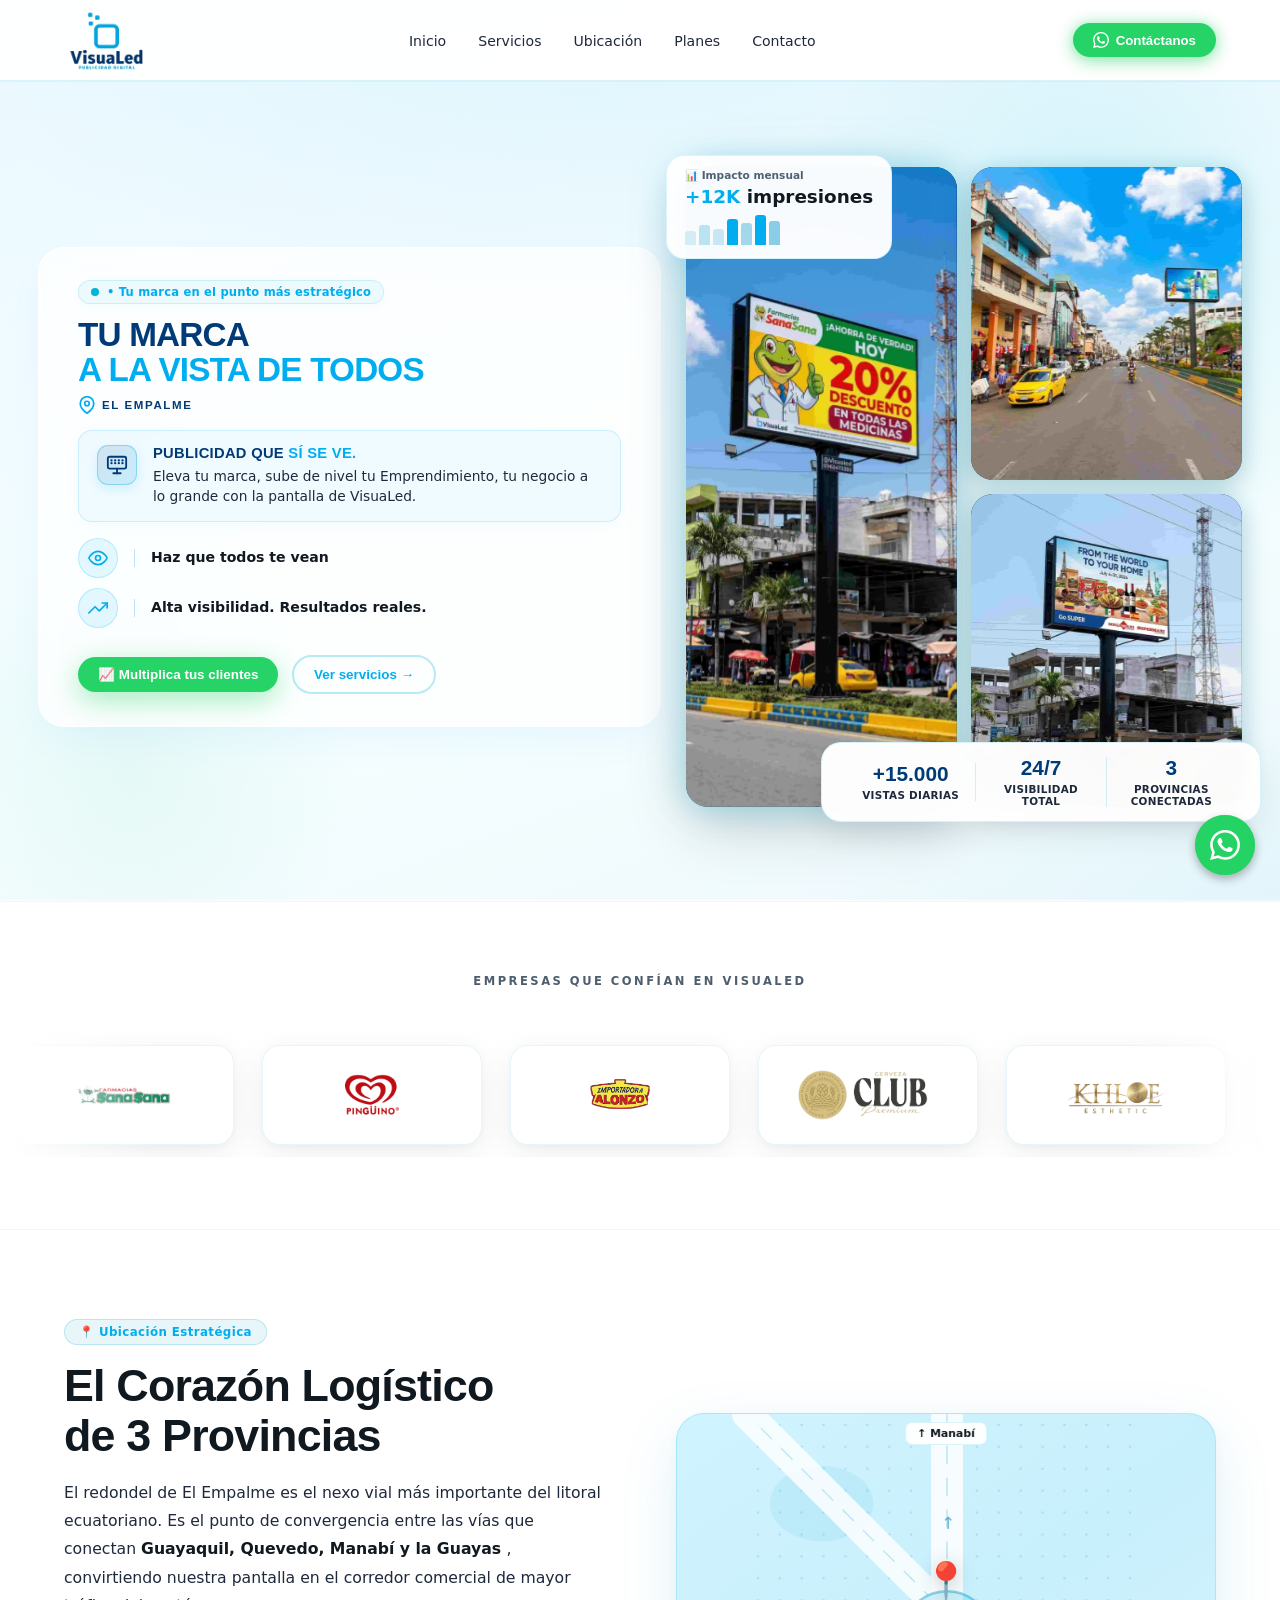
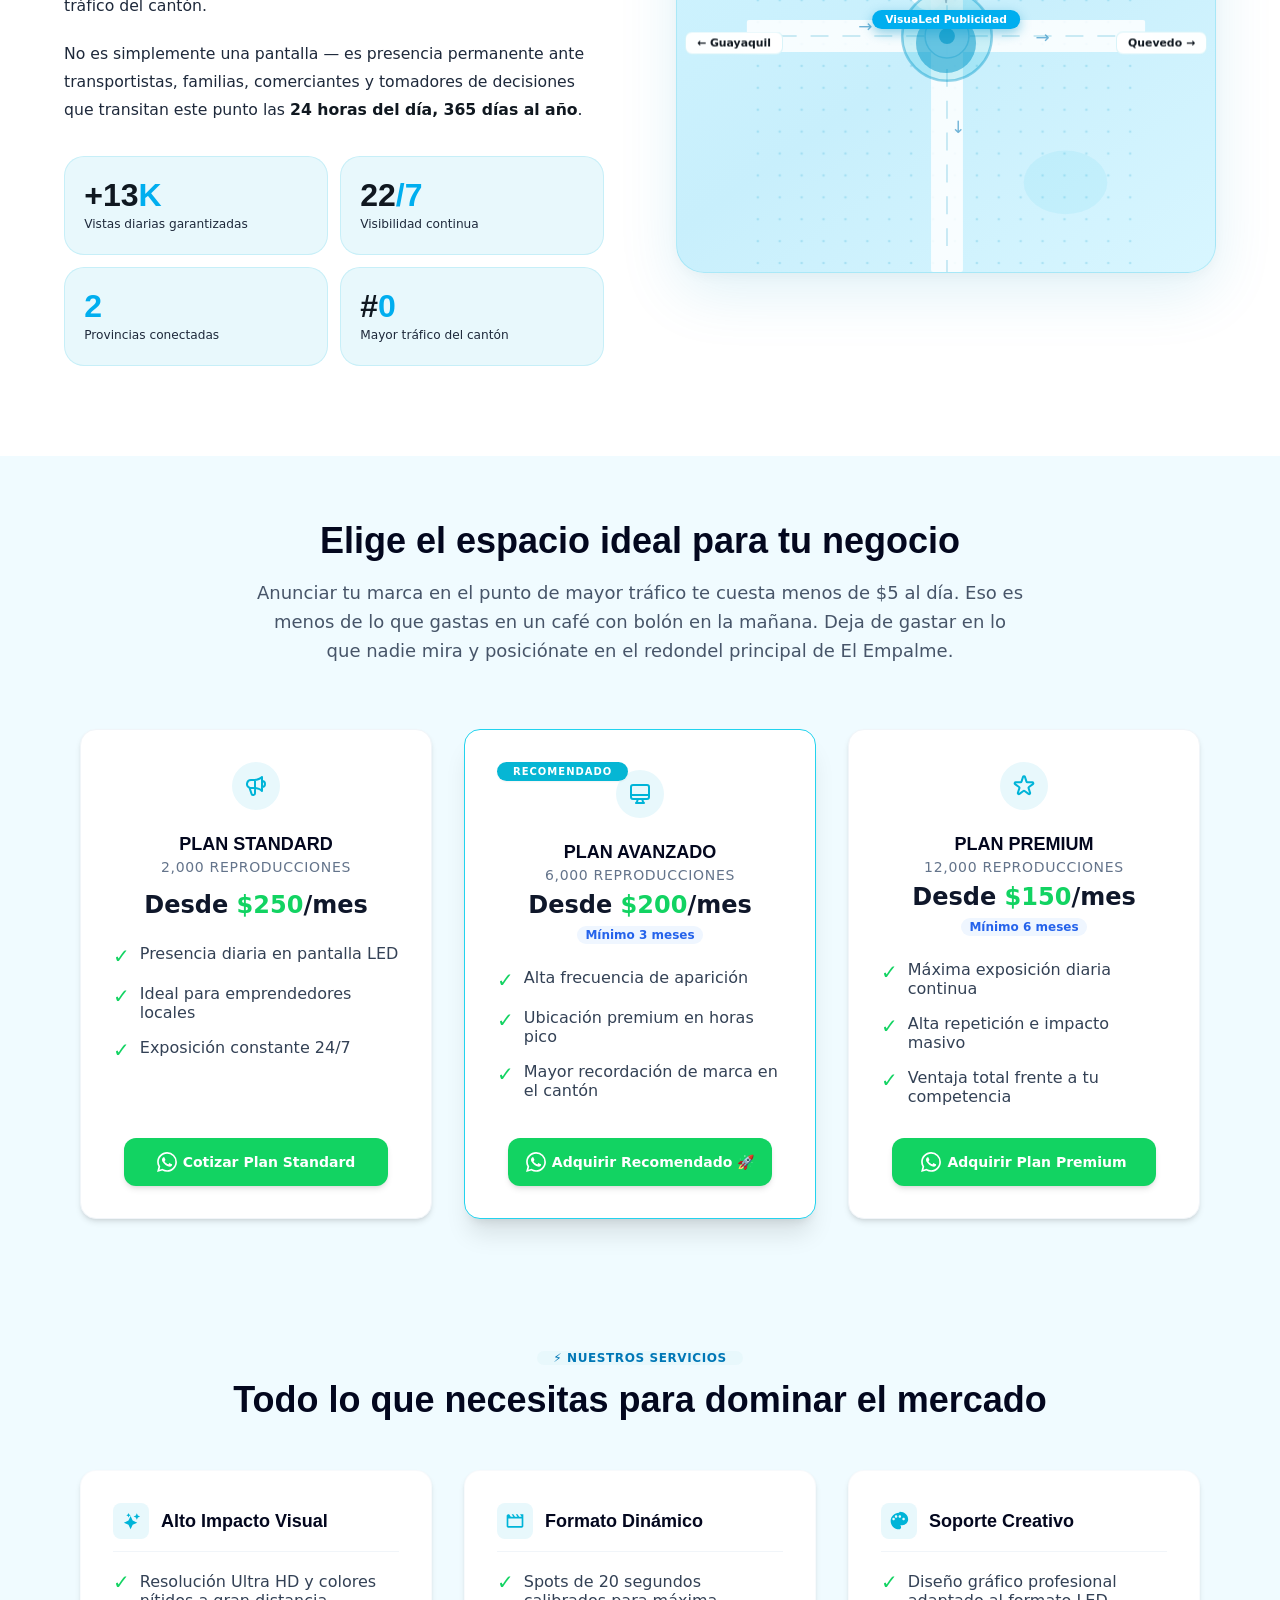
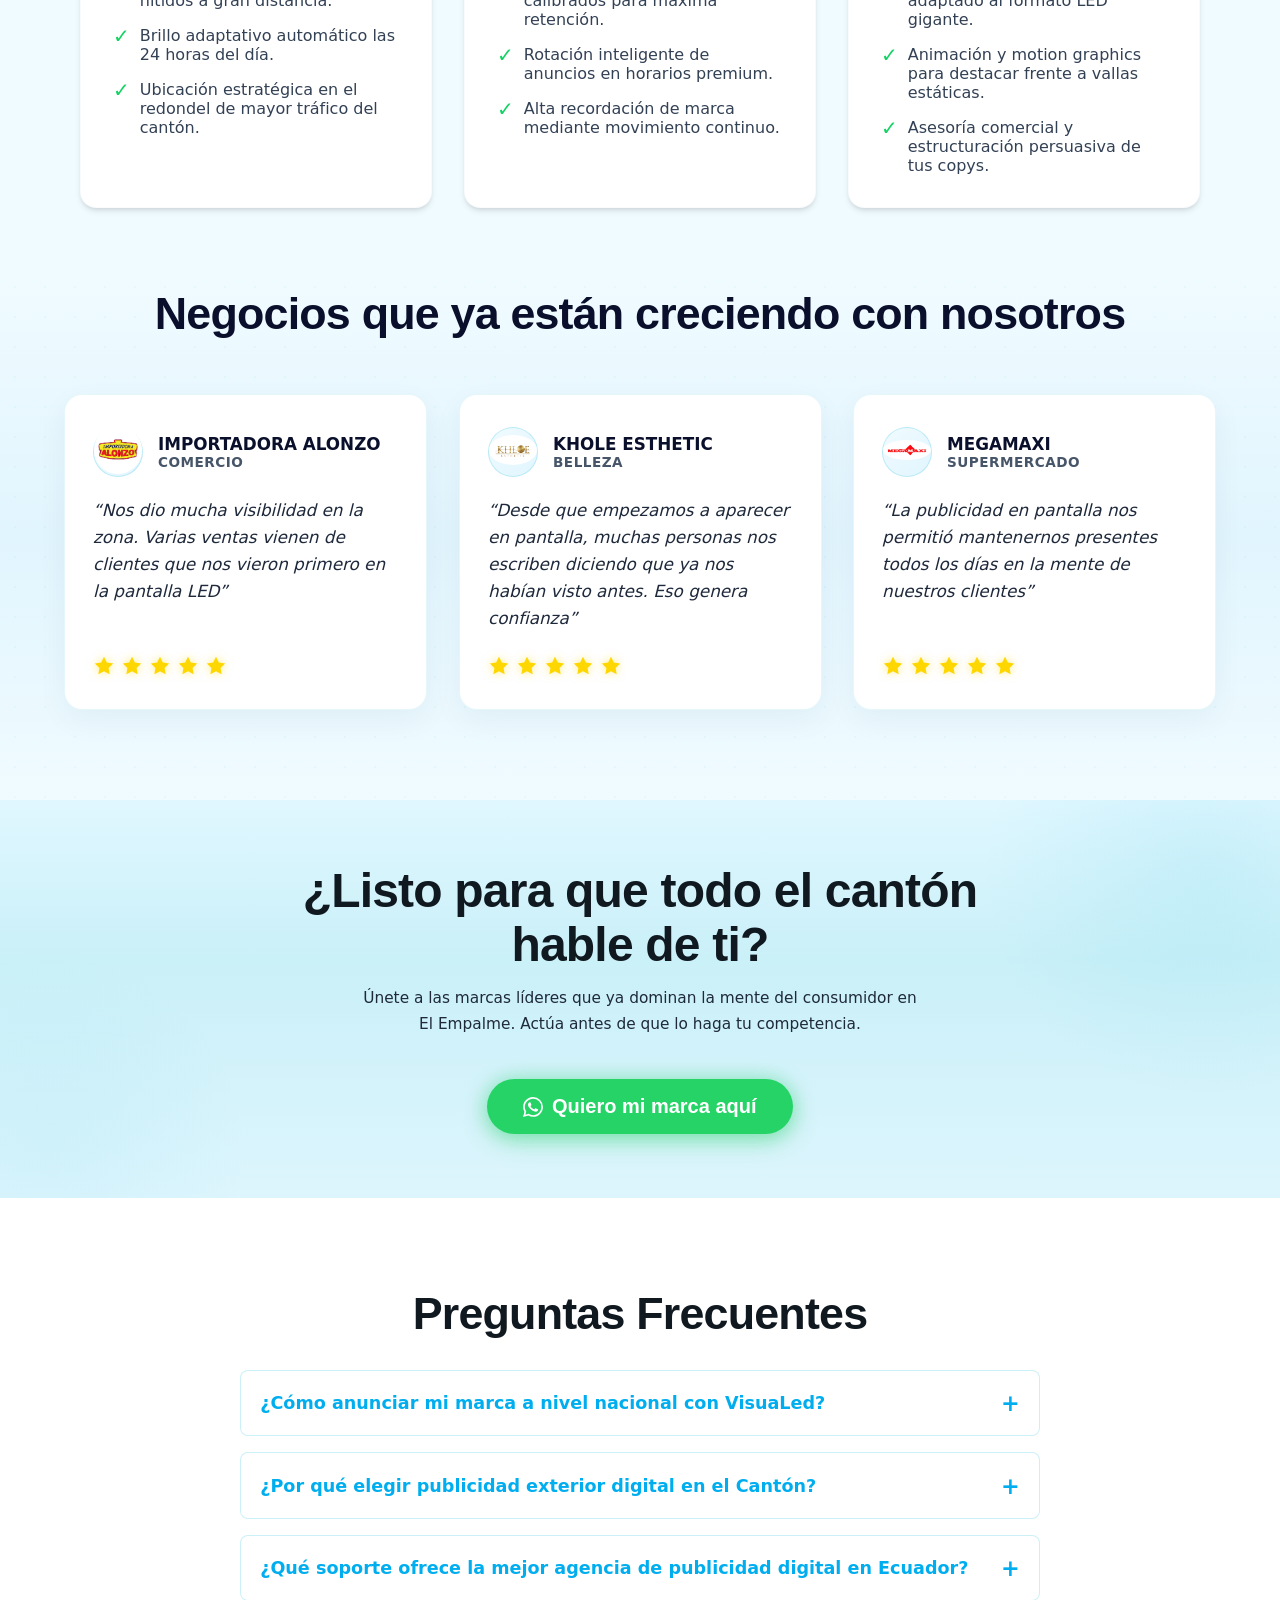
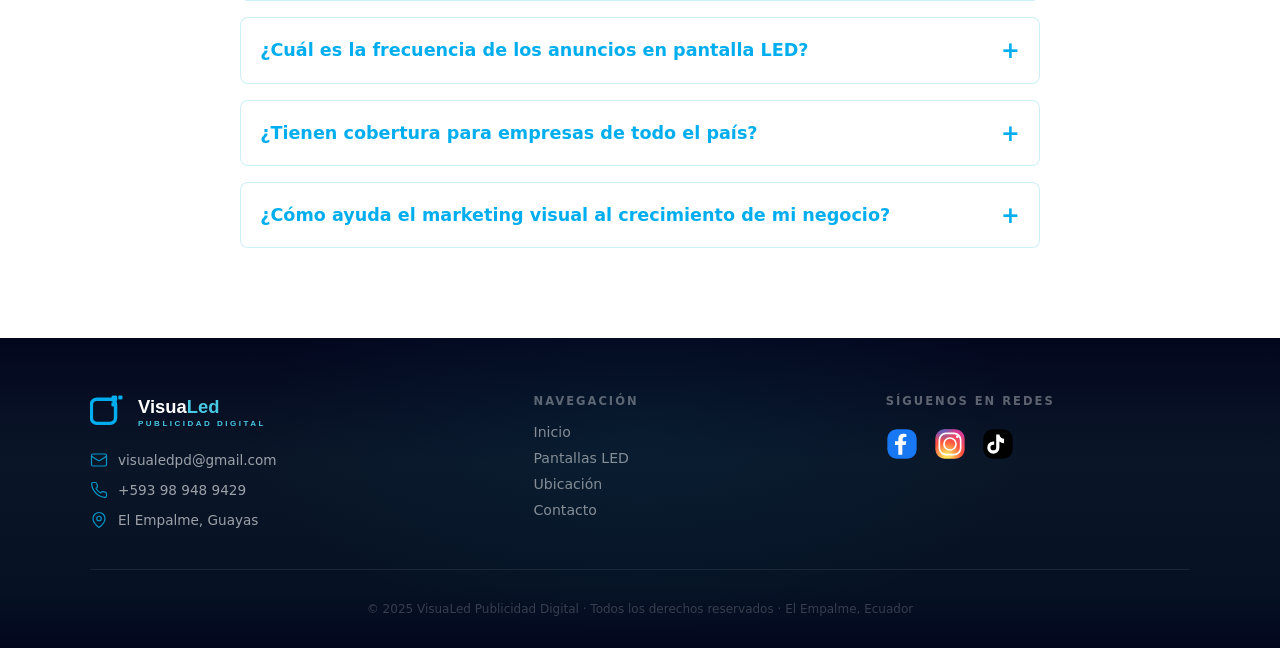
==== commit 1c3c12c1: "feat: implement new contact form with dedicated assets and styles, and update branding assets across" ====
--- a/index.html
+++ b/index.html
@@ -4,9 +4,14 @@
 <head>
   <meta charset="UTF-8">
   <meta name="viewport" content="width=device-width, initial-scale=1.0">
-  <!-- 1. HINTS DE RED: preconnect y dns-prefetch para CDNs externos -->
+  <!-- 1. HINTS DE RED: preconnect y dns-prefetch para CDNs externos y Google Fonts -->
+  <link rel="preconnect" href="https://fonts.googleapis.com">
+  <link rel="preconnect" href="https://fonts.gstatic.com" crossorigin>
   <link rel="preconnect" href="https://cdn-uicons.flaticon.com" crossorigin>
   <link rel="dns-prefetch" href="https://cdn-uicons.flaticon.com">
+  <link
+    href="https://fonts.googleapis.com/css2?family=Montserrat:ital,wght@0,400..900;1,400..900&family=Poppins:ital,wght@0,300..800;1,300..800&display=swap"
+    rel="stylesheet">
   <link rel="canonical" href="https://visualed-ec.com/">
   <title>VisuaLed Publicidad Digital</title>
   <meta http-equiv="Content-Security-Policy"
@@ -101,12 +106,19 @@
   <!-- CSS crítico inline: pinta el hero en < 500ms en móvil (FCP boost) -->
   <style>
     :root {
-      --cyan: #0077b6;
-      --cyan-mid: #0096c7;
+      --brand-blue: #003B78;
+      --brand-celeste: #00AEEF;
+      --brand-white: #ffffff;
+      --brand-gray-light: #F2F5F8;
+      --brand-grafito: #101820;
+      --cyan: #003B78;
+      --cyan-mid: #00AEEF;
       --cyan-light: #00b4d8;
-      --navy: #03071e;
+      --navy: #101820;
       --slate: #64748b;
-      --white: #ffffff
+      --white: #ffffff;
+      --font-heading: 'Montserrat', sans-serif;
+      --font-body: 'Poppins', system-ui, -apple-system, sans-serif;
     }
 
     *,
@@ -123,113 +135,595 @@
     }
 
     body {
-      font-family: 'Segoe UI', system-ui, -apple-system, sans-serif;
-      background: #f0fbff;
-      color: #03071e;
+      font-family: var(--font-body);
+      background: linear-gradient(160deg,
+          #eaf9ff 0%,
+          #f0fbff 30%,
+          #f5feff 60%,
+          #eef9fc 100%);
+      background-attachment: fixed;
+      color: var(--navy);
       overflow-x: hidden
+    }
+
+    h1,
+    h2,
+    h3,
+    h4,
+    h5,
+    h6,
+    .hero-title,
+    .hero-titulo,
+    .logo-name,
+    .logo-sub {
+      font-family: var(--font-heading);
     }
 
     header {
       position: sticky;
       top: 0;
       z-index: 1000;
-      background: rgba(255, 255, 255, .90);
+      background: rgba(255, 255, 255, .95);
       backdrop-filter: blur(24px);
       -webkit-backdrop-filter: blur(24px);
-      border-bottom: 1px solid rgba(0, 180, 216, .12)
+      border-bottom: 1px solid rgba(0, 174, 239, .15)
     }
 
     nav {
       display: flex;
       align-items: center;
       justify-content: space-between;
-      height: 68px;
+      height: 80px;
       max-width: 1300px;
       margin: 0 auto;
       padding: 0 5%;
       gap: 1rem
     }
 
+    .logo img,
+    .header-logo-img {
+      height: 64px;
+      max-height: 66px;
+      width: auto;
+      object-fit: contain;
+      display: block;
+      transition: transform .25s ease
+    }
+
     #inicio {
-      min-height: calc(100vh - 68px);
+      min-height: calc(100vh - 80px);
       padding: 0 5%;
       position: relative;
       overflow: hidden;
       display: flex;
-      align-items: center
+      align-items: center;
+      background: radial-gradient(ellipse 80% 60% at 50% -10%,
+          rgba(0, 180, 216, 0.07) 0%,
+          transparent 70%),
+        radial-gradient(ellipse 60% 40% at 100% 100%,
+          rgba(0, 174, 239, 0.05) 0%,
+          transparent 65%)
     }
 
     .hero-grid {
       display: grid;
       grid-template-columns: 1fr 1fr;
-      gap: 4rem;
+      gap: 2.5rem;
       width: 100%;
-      align-items: stretch;
+      align-items: center;
       position: relative;
       z-index: 1;
-      padding: 1rem 0 2rem
+      padding: 1rem 0 1.5rem
     }
 
     h1.hero-title {
-      font-size: clamp(2.3rem, 5.5vw, 4.2rem);
+      font-size: clamp(1.8rem, 3.2vw, 2.6rem);
       font-weight: 900;
-      line-height: 1.07;
-      color: #03071e;
-      margin-bottom: 1.3rem;
-      letter-spacing: -1.5px
-    }
-
-    .resaltado-marca,
+      line-height: 1.04;
+      color: #101820;
+      margin-bottom: 0.5rem;
+      letter-spacing: -0.8px
+    }
+
+    .resaltado-marca {
+      color: #003B78;
+      font-weight: 900
+    }
+
     .resaltado-localizacion {
-      color: #0096c7
-    }
-
-    .hero-sub {
-      font-size: clamp(.9rem, 1.4vw, 1.04rem);
-      color: #64748b;
-      line-height: 1.76;
-      margin-bottom: 2.2rem
+      color: #00AEEF;
+      font-weight: 900
+    }
+
+    .hero-location-badge {
+      display: inline-flex;
+      align-items: center;
+      gap: 6px;
+      font-family: var(--font-heading);
+      font-weight: 800;
+      font-size: 0.72rem;
+      letter-spacing: 1.6px;
+      color: #003B78;
+      margin-top: -0.1rem;
+      margin-bottom: 0.6rem;
+      text-transform: uppercase
+    }
+
+    .hero-feature-screen {
+      display: flex;
+      align-items: flex-start;
+      gap: 0.85rem;
+      margin-bottom: 0.6rem;
+      background: rgba(0, 174, 239, 0.04);
+      border: 1px solid rgba(0, 174, 239, 0.14);
+      padding: 11px 15px;
+      border-radius: 14px;
+      box-shadow: 0 4px 16px rgba(0, 150, 199, 0.04)
+    }
+
+    .feature-screen-icon-wrap {
+      width: 44px;
+      height: 44px;
+      border-radius: 14px;
+      background: linear-gradient(135deg, rgba(0, 59, 120, 0.12), rgba(0, 174, 239, 0.18));
+      border: 1.5px solid rgba(0, 174, 239, 0.35);
+      display: flex;
+      align-items: center;
+      justify-content: center;
+      color: #003B78;
+      flex-shrink: 0;
+      box-shadow: 0 4px 12px rgba(0, 174, 239, 0.15)
+    }
+
+    .feature-screen-icon-wrap svg {
+      width: 26px;
+      height: 26px;
+      stroke: #003B78
+    }
+
+    .hero-sub-title {
+      font-family: var(--font-heading);
+      font-size: 0.92rem;
+      font-weight: 900;
+      color: #003B78;
+      letter-spacing: 0.3px;
+      margin-bottom: 0.2rem;
+      text-transform: uppercase;
+      line-height: 1.2
+    }
+
+    .hero-sub-title span {
+      color: #00AEEF
+    }
+
+    .hero-screen-desc {
+      color: #101820;
+      font-size: 0.86rem;
+      line-height: 1.5;
+      font-weight: 500;
+      margin: 0
     }
 
     .hero-left {
+      position: relative;
+      padding: 1.6rem 2rem;
+      border-radius: 24px;
+      background: rgba(255, 255, 255, .65);
+      backdrop-filter: blur(16px);
+      -webkit-backdrop-filter: blur(16px);
+      border: 1px solid transparent;
+      background-image: linear-gradient(rgba(255, 255, 255, .65), rgba(255, 255, 255, .65)), linear-gradient(135deg, rgba(255, 255, 255, .95) 0%, rgba(0, 180, 216, .25) 40%, rgba(255, 255, 255, .1) 100%);
+      background-origin: padding-box, border-box;
+      background-clip: padding-box, border-box;
+      box-shadow: 0 8px 40px rgba(0, 150, 199, .08);
       display: flex;
       flex-direction: column;
-      justify-content: center;
-      padding: 2.5rem;
-      border-radius: 28px;
-      background: rgba(255, 255, 255, .55)
-    }
-
-    @media(max-width:768px) {
+      justify-content: center
+    }
+
+    .hero-right-wrap {
+      position: relative;
+      height: clamp(420px, calc(100vh - 130px), 640px);
+      perspective: 1000px;
+      transform-style: preserve-3d
+    }
+
+    .mosaic-grid {
+      display: grid;
+      grid-template-columns: 1fr 1fr;
+      grid-template-rows: 1fr 1fr;
+      gap: 14px;
+      height: 100%;
+      position: relative;
+      z-index: 1
+    }
+
+    .m-card {
+      border-radius: 22px;
+      overflow: hidden;
+      position: relative;
+      box-shadow: 0 0 30px rgba(0, 180, 216, .25), 0 0 60px rgba(0, 180, 216, .10), 0 20px 60px rgba(0, 0, 0, .18);
+      background: linear-gradient(145deg, #03071e, #023e8a, #0077b6)
+    }
+
+    .m-main {
+      grid-row: 1/3
+    }
+
+    .slider-img {
+      position: absolute;
+      inset: 0;
+      width: 100%;
+      height: 100%;
+      object-fit: cover !important;
+      opacity: 0;
+      transition: opacity .8s ease-in-out
+    }
+
+    .slider-img.active {
+      opacity: 1;
+      z-index: 2
+    }
+
+    .fc {
+      position: absolute;
+      z-index: 20;
+      background: rgba(255, 255, 255, .97);
+      backdrop-filter: blur(14px);
+      -webkit-backdrop-filter: blur(14px);
+      border: 1px solid rgba(0, 180, 216, .14);
+      border-radius: 18px;
+      padding: 13px 18px;
+      box-shadow: 0 10px 40px rgba(0, 150, 199, 0.15)
+    }
+
+    .fc1 {
+      top: -12px;
+      left: -20px;
+      animation: floatYAndPulse 3.5s ease-in-out infinite
+    }
+
+    @keyframes floatYAndPulse {
+
+      0%,
+      100% {
+        transform: translateY(0)
+      }
+
+      50% {
+        transform: translateY(-9px)
+      }
+    }
+
+    .fc-tag {
+      font-size: .66rem;
+      font-weight: 600;
+      color: #64748b;
+      margin-bottom: 4px
+    }
+
+    .fc-val {
+      font-size: 1.15rem;
+      font-weight: 900;
+      color: #03071e
+    }
+
+    .fc-val em {
+      font-style: normal;
+      color: #0096c7
+    }
+
+    .fc-bars {
+      display: flex;
+      gap: 3px;
+      margin-top: 8px;
+      align-items: flex-end;
+      height: 30px
+    }
+
+    .fc-bar-item {
+      width: 11px;
+      border-radius: 3px 3px 0 0;
+      transform-origin: bottom
+    }
+
+    .metrics-floating-card {
+      position: absolute;
+      bottom: -15px;
+      right: -20px;
+      z-index: 25;
+      background: rgba(255, 255, 255, 0.98);
+      backdrop-filter: blur(14px);
+      -webkit-backdrop-filter: blur(14px);
+      border: 1px solid rgba(0, 180, 216, 0.15);
+      border-radius: 20px;
+      padding: 14px 24px;
+      box-shadow: 0 12px 35px rgba(0, 0, 0, 0.08);
+      width: 90%;
+      max-width: 440px
+    }
+
+    .metrics-group {
+      display: flex;
+      flex-direction: row;
+      justify-content: space-between;
+      align-items: center;
+      width: 100%
+    }
+
+    .metric-item {
+      display: flex;
+      flex-direction: column;
+      align-items: center;
+      flex: 1;
+      text-align: center;
+      padding: 0 10px
+    }
+
+    .metric-item:not(:last-child) {
+      border-right: 1px solid rgba(0, 150, 199, 0.15)
+    }
+
+    .metric-number {
+      font-size: 1.3rem;
+      font-weight: 800;
+      color: #0077b6;
+      line-height: 1.1
+    }
+
+    .metric-label {
+      font-size: 0.65rem;
+      font-weight: 600;
+      color: #64748b;
+      margin-top: 3px;
+      text-transform: uppercase;
+      letter-spacing: 0.3px
+    }
+
+    @media (max-width:960px) {
+      nav {
+        height: 70px
+      }
+
+      .logo img,
+      .header-logo-img {
+        height: 52px;
+        max-height: 54px
+      }
+
+      #inicio {
+        min-height: auto;
+        padding: 0.75rem 5% 3rem
+      }
+
       .hero-grid {
         grid-template-columns: 1fr;
         gap: 1.5rem;
-        padding: .75rem 0 1.5rem
+        padding: 0
       }
 
       .hero-right-wrap {
+        height: clamp(340px, 86vw, 440px);
+        max-width: 500px;
+        width: 100%;
+        margin: 0.5rem auto 1.8rem;
+        order: 2;
+        display: block
+      }
+
+      .hero-left {
+        order: 1;
+        padding: 1.25rem 1.4rem 1.4rem;
+        border-radius: 22px
+      }
+
+      .metrics-floating-card {
+        bottom: -18px;
+        left: 50%;
+        right: auto;
+        transform: translateX(-50%);
+        width: calc(100% - 24px);
+        max-width: 440px;
+        padding: 10px 14px;
+        border-radius: 16px
+      }
+
+      .metrics-floating-card .metric-item {
+        padding: 0 4px
+      }
+
+      .metrics-floating-card .metric-number {
+        font-size: clamp(1.05rem, 3.8vw, 1.25rem)
+      }
+
+      .metrics-floating-card .metric-label {
+        font-size: clamp(0.52rem, 1.8vw, 0.62rem)
+      }
+
+      .nav-links {
         display: none
       }
 
+      .hamburger {
+        display: flex
+      }
+    }
+
+    @media (max-width:768px) {
+      #inicio {
+        padding: 0.5rem 5% 2.5rem
+      }
+
+      .hero-left {
+        padding: 1.1rem 1.15rem 1.3rem;
+        border-radius: 20px
+      }
+
+      .hero-right-wrap {
+        height: clamp(330px, 86vw, 420px);
+        margin: 0.5rem auto 2rem
+      }
+
+      .mosaic-grid {
+        gap: 10px
+      }
+
+      .m-card {
+        border-radius: 18px
+      }
+
+      .fc1 {
+        top: -12px;
+        left: -8px;
+        padding: 8px 14px;
+        border-radius: 14px;
+        box-shadow: 0 8px 25px rgba(0, 150, 199, 0.18)
+      }
+
+      .fc1 .fc-tag {
+        font-size: 0.62rem;
+        margin-bottom: 2px
+      }
+
+      .fc1 .fc-val {
+        font-size: 0.95rem
+      }
+
+      .fc1 .fc-bars {
+        height: 22px;
+        gap: 2px;
+        margin-top: 4px
+      }
+
+      .fc1 .fc-bar-item {
+        width: 7px
+      }
+    }
+
+    @media (max-width:480px) {
+      .hero-right-wrap {
+        height: clamp(300px, 88vw, 360px)
+      }
+
+      .fc1 {
+        top: -10px;
+        left: -4px;
+        padding: 7px 11px;
+        border-radius: 12px
+      }
+
+      .fc1 .fc-tag {
+        font-size: 0.58rem
+      }
+
+      .fc1 .fc-val {
+        font-size: 0.88rem
+      }
+
+      .fc1 .fc-bars {
+        height: 18px;
+        gap: 2px
+      }
+
+      .fc1 .fc-bar-item {
+        width: 6px
+      }
+    }
+
+    @media (min-width: 1024px) {
+      #inicio {
+        min-height: calc(100vh - 80px);
+        padding: 1rem 3% 1.5rem;
+        display: flex;
+        align-items: center;
+        justify-content: center;
+      }
+
+      .hero-grid {
+        grid-template-columns: 1.22fr 1fr;
+        gap: 1.8rem;
+        align-items: center;
+        min-height: calc(100vh - 120px);
+        max-width: none;
+        width: 100%;
+        padding: 0
+      }
+
+      .hero-left {
+        padding: 2rem 2.4rem;
+        border-radius: 26px;
+        margin: 0;
+        width: 100%;
+        max-width: none;
+        background: rgba(255, 255, 255, 0.78);
+        backdrop-filter: blur(16px);
+        -webkit-backdrop-filter: blur(16px);
+        border: 1.5px solid rgba(255, 255, 255, 0.95);
+        box-shadow: 0 16px 40px -10px rgba(0, 150, 255, 0.08)
+      }
+
       h1.hero-title {
-        font-size: clamp(1.8rem, 7vw, 2.4rem);
-        letter-spacing: -.8px
-      }
-
-      .hero-left {
-        padding: 1.5rem 1rem;
-        border-radius: 20px
-      }
-    }
-
-    /* Hero: dimensiones mínimas fijas para CLS=0 sin ocultar el contenido */
-    #inicio {
-      min-height: 560px
-    }
-
-    @media(max-width:768px) {
-      #inicio {
-        min-height: 420px
+        font-size: clamp(1.75rem, 2.6vw, 2.6rem);
+        line-height: 1.04;
+        margin-bottom: 0.55rem;
+        letter-spacing: -0.8px;
+        color: #072126;
+        font-weight: 900
+      }
+
+      .badge-superior {
+        padding: 4px 12px;
+        font-size: 0.72rem;
+        margin-bottom: 0.9rem;
+        align-self: flex-start
+      }
+
+      .hero-location-badge {
+        font-size: 0.72rem;
+        letter-spacing: 1.6px;
+        margin-top: 0;
+        margin-bottom: 1rem;
+        gap: 6px;
+        display: inline-flex;
+        align-items: center;
+        font-weight: 800;
+        text-transform: uppercase
+      }
+
+      .hero-feature-screen {
+        padding: 14px 18px;
+        margin-bottom: 1rem;
+        gap: 1rem;
+        border-radius: 14px;
+        width: 100%
+      }
+
+      .feature-screen-icon-wrap {
+        width: 40px;
+        height: 40px;
+        border-radius: 11px
+      }
+
+      .hero-sub-title {
+        font-size: 0.92rem;
+        margin-bottom: 0.2rem;
+        letter-spacing: 0.3px;
+        font-weight: 900
+      }
+
+      .hero-screen-desc {
+        font-size: 0.86rem;
+        line-height: 1.5
+      }
+
+      .info-bloques {
+        margin: 0 0 1.2rem 0;
+        gap: 0.6rem
+      }
+
+      .hero-ctas {
+        margin-top: 0.5rem;
+        gap: 0.85rem
       }
     }
   </style>
@@ -256,22 +750,10 @@
   <!-- HEADER -->
   <header>
     <nav>
-      <!-- VisuaLed Logo SVG (recreated from brand asset) -->
-      <a href="#inicio" class="logo">
-        <div class="logo-svg-wrap">
-          <svg xmlns="http://www.w3.org/2000/svg" width="42" height="42" viewBox="0 0 110 110">
-            <!-- Pixel dots upper-right -->
-            <rect x="70" y="12" width="17" height="17" rx="4.5" fill="#00b4d8" />
-            <rect x="90" y="12" width="12" height="12" rx="3.5" fill="#00b4d8" />
-            <rect x="70" y="32" width="12" height="12" rx="3.5" fill="#00b4d8" />
-            <!-- Main rounded square outline -->
-            <rect x="12" y="23" width="70" height="70" rx="16" fill="none" stroke="#00b4d8" stroke-width="10" />
-          </svg>
-        </div>
-        <div class="logo-text-wrap">
-          <span class="logo-name">Visua<em>Led</em></span>
-          <span class="logo-sub">Publicidad Digital</span>
-        </div>
+      <!-- VisuaLed Logo Oficial -->
+      <a href="#inicio" class="logo" aria-label="VisuaLed Publicidad Digital">
+        <img src="imagenes/visualed_logo.png" alt="VisuaLed Publicidad Digital" class="header-logo-img" width="220"
+          height="64" style="height: 64px; width: auto; object-fit: contain; display: block;">
       </a>
 
       <ul class="nav-links" id="navLinks">
@@ -312,17 +794,46 @@
             estratégico</span>
 
           <h1 class="hero-title hero-titulo fade-up d1">
-            <span class="resaltado-marca">Publicita tu marca</span> y haz que todo <span
-              class="resaltado-localizacion">El
-              Empalme</span> sepa quién eres.
+            <span class="resaltado-marca">TU MARCA</span><br>
+            <span class="resaltado-localizacion">A LA VISTA DE TODOS</span>
           </h1>
 
-          <p class="hero-sub hero-descripcion fade-up d2">
-            Posiciona tu negocio en la pantalla gigante con mayor tráfico del cantón. En VisuaLed te ofrecemos asesoría,
-            diseño creativo profesional y exposición estratégica en el redondel principal. Asegura tu lugar donde todos
-            te
-            ven.
-          </p>
+          <div class="hero-location-badge fade-up d1">
+            <svg xmlns="http://www.w3.org/2000/svg" width="18" height="18" viewBox="0 0 24 24" fill="none"
+              stroke="currentColor" stroke-width="2.3" stroke-linecap="round" stroke-linejoin="round">
+              <path d="M21 10c0 7-9 13-9 13s-9-6-9-13a9 9 0 0 1 18 0z"></path>
+              <circle cx="12" cy="10" r="3"></circle>
+            </svg>
+            <span>EL EMPALME</span>
+          </div>
+
+          <!-- Feature con Icono de Pantalla LED -->
+          <div class="hero-feature-screen fade-up d2">
+            <div class="feature-screen-icon-wrap">
+              <svg xmlns="http://www.w3.org/2000/svg" viewBox="0 0 24 24" fill="none" stroke="currentColor"
+                stroke-width="2" stroke-linecap="round" stroke-linejoin="round">
+                <rect x="2" y="3" width="20" height="13" rx="2"></rect>
+                <line x1="12" y1="16" x2="12" y2="21"></line>
+                <line x1="8" y1="21" x2="16" y2="21"></line>
+                <line x1="6" y1="7" x2="6.01" y2="7" stroke-width="2.5"></line>
+                <line x1="10" y1="7" x2="10.01" y2="7" stroke-width="2.5"></line>
+                <line x1="14" y1="7" x2="14.01" y2="7" stroke-width="2.5"></line>
+                <line x1="18" y1="7" x2="18.01" y2="7" stroke-width="2.5"></line>
+                <line x1="6" y1="10" x2="6.01" y2="10" stroke-width="2.5"></line>
+                <line x1="10" y1="10" x2="10.01" y2="10" stroke-width="2.5"></line>
+                <line x1="14" y1="10" x2="14.01" y2="10" stroke-width="2.5"></line>
+                <line x1="18" y1="10" x2="18.01" y2="10" stroke-width="2.5"></line>
+              </svg>
+            </div>
+            <div class="feature-screen-content">
+              <div class="hero-sub-title">
+                PUBLICIDAD QUE <span>SÍ SE VE.</span>
+              </div>
+              <p class="hero-screen-desc">
+                Eleva tu marca, sube de nivel tu Emprendimiento, tu negocio a lo grande con la pantalla de VisuaLed.
+              </p>
+            </div>
+          </div>
 
           <div class="info-bloques fade-up d3">
             <div class="info-item">
@@ -1224,10 +1735,10 @@
       <div>
         <div class="foot-logo-svg-wrap">
           <svg xmlns="http://www.w3.org/2000/svg" width="38" height="38" viewBox="0 0 110 110">
-            <rect x="62" y="4" width="17" height="17" rx="4.5" fill="#0096c7" />
-            <rect x="82" y="4" width="12" height="12" rx="3.5" fill="#00b4d8" />
-            <rect x="62" y="24" width="12" height="12" rx="3.5" fill="#00b4d8" />
-            <rect x="4" y="15" width="70" height="70" rx="16" fill="none" stroke="#0096c7" stroke-width="10" />
+            <rect x="62" y="4" width="17" height="17" rx="4.5" fill="#00AEEF" />
+            <rect x="82" y="4" width="12" height="12" rx="3.5" fill="#00AEEF" />
+            <rect x="62" y="24" width="12" height="12" rx="3.5" fill="#00AEEF" />
+            <rect x="4" y="15" width="70" height="70" rx="16" fill="none" stroke="#00AEEF" stroke-width="10" />
           </svg>
           <div class="foot-logo-txt-wrap">
             <span class="foot-logo-name">Visua<em>Led</em></span>
@@ -1420,30 +1931,160 @@
       will-change: transform;
     }
 
-    /* Corrección colisión X de cierre en escritorio */
+    /* Posicionamiento del cupon dorado en escritorio */
     @media (min-width: 769px) {
       .ticket-modal {
-        position: relative;
+        position: fixed !important;
+        bottom: 20px !important;
+        left: -600px !important;
+        right: auto !important;
+        width: clamp(500px, 42vw, 560px) !important;
+        max-width: calc(100vw - 40px) !important;
+        padding: 10px 22px 10px 18px !important;
+        min-height: 76px !important;
+        max-height: 84px !important;
+        border-radius: 16px !important;
+        box-shadow: 0 14px 35px rgba(0, 0, 0, 0.22), 0 0 20px rgba(212, 175, 55, 0.2) !important;
+        display: flex !important;
+        flex-direction: row !important;
+        align-items: center !important;
+        justify-content: space-between !important;
+        gap: 10px !important;
+        z-index: 10000 !important;
+        opacity: 0 !important;
+        pointer-events: none !important;
+        transition: left 0.6s cubic-bezier(0.16, 1, 0.3, 1), opacity 0.6s cubic-bezier(0.16, 1, 0.3, 1) !important;
+        background: transparent !important;
+        border: none !important;
+        outline: none !important;
+      }
+
+      .ticket-modal>svg {
+        display: block !important;
+        position: absolute !important;
+        inset: 0 !important;
+        width: 100% !important;
+        height: 100% !important;
+        z-index: -10 !important;
+      }
+
+      .ticket-modal .pointer-events-none {
+        display: block !important;
+      }
+
+      .ticket-modal.active {
+        left: 25px !important;
+        right: auto !important;
+        opacity: 1 !important;
+        pointer-events: auto !important;
+      }
+
+      .ticket-content-left {
+        display: flex !important;
+        flex-direction: column !important;
+        flex: 1 !important;
+        min-width: 0 !important;
+        padding-left: 6px !important;
+        padding-right: 4px !important;
+        position: relative !important;
+        z-index: 10 !important;
+      }
+
+      .ticket-content-left span {
+        font-size: 10px !important;
+        font-weight: 800 !important;
+        color: #451a03 !important;
+        letter-spacing: 0.5px !important;
+        text-transform: uppercase !important;
+        margin-bottom: 2px !important;
+      }
+
+      .ticket-content-left p {
+        font-size: 11px !important;
+        line-height: 1.28 !important;
+        font-weight: 600 !important;
+        color: #1e293b !important;
+        margin: 0 !important;
+      }
+
+      .ticket-divider {
+        display: block !important;
+        border-left: 2px dashed rgba(69, 26, 3, 0.3) !important;
+        height: 38px !important;
+        margin: 0 8px !important;
+        flex-shrink: 0 !important;
       }
 
       .promo-actions {
-        position: static !important;
-      }
-
-      .ticket-close,
-      .promo-close-btn,
-      .close-x {
+        display: flex !important;
+        align-items: center !important;
+        flex-shrink: 0 !important;
+        position: relative !important;
+        z-index: 10 !important;
+        margin-right: 22px !important;
+        padding-right: 0 !important;
+      }
+
+      .ticket-cta a {
+        background: #12d362 !important;
+        color: #ffffff !important;
+        font-weight: 800 !important;
+        font-size: 0.82rem !important;
+        border-radius: 10px !important;
+        padding: 8px 16px !important;
+        height: 38px !important;
+        display: inline-flex !important;
+        align-items: center !important;
+        justify-content: center !important;
+        gap: 6px !important;
+        text-decoration: none !important;
+        white-space: nowrap !important;
+        box-shadow: 0 4px 14px rgba(18, 211, 98, 0.35) !important;
+        transition: transform 0.2s ease, background-color 0.2s ease, box-shadow 0.2s ease !important;
+      }
+
+      .ticket-cta a:hover {
+        transform: scale(1.03) !important;
+        background: #0eb653 !important;
+        box-shadow: 0 6px 20px rgba(18, 211, 98, 0.45) !important;
+      }
+
+      .ticket-cta a span {
+        display: inline !important;
+        color: #ffffff !important;
+        font-size: 0.82rem !important;
+        font-weight: 800 !important;
+      }
+
+      .ticket-cta svg {
+        width: 15px !important;
+        height: 15px !important;
+        fill: #ffffff !important;
+        flex-shrink: 0 !important;
+      }
+
+      .ticket-close {
         position: absolute !important;
-        top: 12px !important;
-        right: 16px !important;
-      }
-
-      .ticket-cta,
-      .promo-whatsapp-btn,
-      .btn-green {
+        top: 6px !important;
+        right: 10px !important;
+        width: 22px !important;
+        height: 22px !important;
         display: flex !important;
         align-items: center !important;
         justify-content: center !important;
+        font-size: 1.35rem !important;
+        color: #451a03 !important;
+        background: none !important;
+        border: none !important;
+        cursor: pointer !important;
+        z-index: 30 !important;
+        line-height: 1 !important;
+        padding: 0 !important;
+        transition: color 0.2s ease !important;
+      }
+
+      .ticket-close:hover {
+        color: #b91c1c !important;
       }
     }
 
@@ -1681,12 +2322,12 @@
           <span>Asegura Oferta Especial</span>
         </a>
       </div>
-
-      <!-- Botón de cierre (X) -->
-      <button
-        class="ticket-close absolute top-1.5 right-2 md:top-2 md:right-6 text-yellow-950 hover:text-red-700 w-5 h-5 flex items-center justify-center text-xs md:text-lg font-black transition-colors duration-200 focus:outline-none cursor-pointer select-none z-20"
-        id="closeTicket" aria-label="Cerrar oferta">×</button>
     </div>
+
+    <!-- Botón de cierre (X) en la esquina superior derecha del cupón -->
+    <button
+      class="ticket-close text-yellow-950 hover:text-red-700 font-black transition-colors duration-200 focus:outline-none cursor-pointer select-none z-30"
+      id="closeTicket" aria-label="Cerrar oferta">×</button>
   </div>
 
   <!-- 4. Script propio con defer para no bloquear renderizado -->
--- a/styles/style.min.css
+++ b/styles/style.min.css
@@ -1 +1 @@
-:root{--cyan:#0077b6;--cyan-mid:#0096c7;--cyan-light:#00b4d8;--cyan-lighter:#48cae4;--cyan-bg:#e8f8fc;--cyan-bg2:#caf0f8;--emerald:#10b981;--emerald-dark:#059669;--navy:#03071e;--navy-mid:#1e293b;--slate:#64748b;--slate-light:#94a3b8;--white:#ffffff}*,*::before,*::after{margin:0;padding:0;box-sizing:border-box}html{scroll-behavior:smooth;scroll-padding-top:68px}body{font-family:'Segoe UI',system-ui,-apple-system,sans-serif;background:#f0fbff;color:var(--navy);overflow-x:hidden}header{position:sticky;top:0;z-index:1000;background:rgba(255,255,255,0.90);backdrop-filter:blur(24px);-webkit-backdrop-filter:blur(24px);border-bottom:1px solid rgba(0,180,216,0.12);box-shadow:0 1px 0 rgba(0,150,199,0.07)}nav{display:flex;align-items:center;justify-content:space-between;height:68px;max-width:1300px;margin:0 auto;padding:0 5%;gap:1rem}.logo{display:flex;align-items:center;gap:11px;text-decoration:none;flex-shrink:0}.logo-svg-wrap{flex-shrink:0}.logo-text-wrap{display:flex;flex-direction:column;line-height:1}.logo-name{font-size:clamp(.95rem,1.8vw,1.18rem);font-weight:900;color:#00214d;letter-spacing:-0.3px}.logo-name em{font-style:normal;color:var(--cyan-mid)}.logo-sub{font-size:.52rem;font-weight:800;letter-spacing:2.5px;color:#005f92;text-transform:uppercase;margin-top:2px}.nav-links{display:flex;gap:2rem;list-style:none}.nav-links a{text-decoration:none;color:var(--slate);font-weight:500;font-size:.88rem;transition:color .25s;position:relative;padding-bottom:2px}.nav-links a::after{content:'';position:absolute;bottom:-2px;left:0;right:0;height:2px;background:var(--cyan-mid);transform:scaleX(0);transition:transform .3s;border-radius:2px}.nav-links a:hover{color:var(--cyan-mid)}.nav-links a:hover::after{transform:scaleX(1)}.btn-chat{display:inline-flex;align-items:center;gap:7px;background:#25D366;color:#fff;padding:9px 20px;border-radius:50px;text-decoration:none;font-weight:700;font-size:.83rem;transition:all .3s;white-space:nowrap;flex-shrink:0;box-shadow:0 4px 18px rgba(37,211,102,.45),0 0 12px rgba(37,211,102,.25)}.btn-chat:hover{transform:translateY(-2px);box-shadow:0 8px 28px rgba(37,211,102,.65),0 0 24px rgba(37,211,102,.40);background:#1ebe5d}.hamburger{display:none;flex-direction:column;cursor:pointer;gap:5px;flex-shrink:0}.hamburger span{width:24px;height:2px;background:var(--navy);border-radius:2px;transition:.3s}#inicio{min-height:calc(100vh - 68px);padding:0 5%;position:relative;overflow:hidden;display:flex;align-items:center}.blob1{position:absolute;pointer-events:none;top:-180px;right:-180px;width:700px;height:700px;background:radial-gradient(circle,rgba(0,180,216,.13) 0%,transparent 65%);border-radius:50%}.blob2{position:absolute;pointer-events:none;bottom:-120px;left:-120px;width:500px;height:500px;background:radial-gradient(circle,rgba(16,185,129,.07) 0%,transparent 65%);border-radius:50%}.hero-grid{display:grid;grid-template-columns:1fr 1fr;gap:4rem;max-width:none;margin:0 auto;width:100%;align-items:stretch;position:relative;z-index:1;padding:1rem 0 2rem}.hero-tag{display:inline-flex;align-items:center;gap:8px;background:rgba(0,150,199,.09);border:1px solid rgba(0,180,216,.22);color:var(--cyan-mid);padding:7px 16px;border-radius:50px;font-size:.76rem;font-weight:700;margin-bottom:1.5rem;letter-spacing:.4px}.hero-tag .dot{width:7px;height:7px;border-radius:50%;background:var(--cyan-light);animation:blink 1.8s infinite}@keyframes blink{0%,100%{opacity:1}50%{opacity:.25}}h1.hero-title{font-size:clamp(2.3rem,5.5vw,4.2rem);font-weight:900;line-height:1.07;color:var(--navy);margin-bottom:1.3rem;letter-spacing:-1.5px}h1.hero-title .accent{color:var(--cyan-mid)}.hero-sub{font-size:clamp(.9rem,1.4vw,1.04rem);color:var(--slate);line-height:1.76;margin-bottom:2.2rem;max-width:440px}.hero-ctas{display:flex;gap:1rem;flex-wrap:wrap;margin-bottom:2.5rem}.hero-left .hero-ctas:last-child{margin-bottom:0}.btn-primary{display:inline-flex;align-items:center;gap:9px;background:#25D366;color:#fff;padding:14px 28px;border-radius:50px;text-decoration:none;font-weight:800;font-size:.94rem;transition:all .3s;box-shadow:0 8px 28px rgba(37,211,102,.42)}.btn-primary:hover{transform:translateY(-3px);box-shadow:0 14px 38px rgba(37,211,102,.55);background:#1ebe5d}.btn-outline{display:inline-flex;align-items:center;gap:8px;background:transparent;border:2px solid rgba(0,180,216,.28);color:var(--cyan-mid);padding:14px 28px;border-radius:50px;text-decoration:none;font-weight:700;font-size:.94rem;transition:all .3s}.btn-outline:hover{background:rgba(0,150,199,.07);border-color:var(--cyan-mid)}.hero-metrics{display:flex;gap:2rem;flex-wrap:wrap}.hm-num{font-size:1.6rem;font-weight:900;color:var(--navy);line-height:1}.hm-num span{color:var(--cyan-mid)}.hm-lbl{font-size:.76rem;color:var(--slate-light);margin-top:3px;font-weight:500}.hm-div{width:1px;background:rgba(0,150,199,.15);height:32px;align-self:center}.hero-right-wrap{position:relative;height:clamp(420px,calc(100vh - 130px),640px);perspective:1000px;transform-style:preserve-3d}.mosaic-grid{display:grid;grid-template-columns:1fr 1fr;grid-template-rows:1fr 1fr;gap:14px;height:100%;position:relative;z-index:1;transition:transform .6s cubic-bezier(.25,.46,.45,.94);will-change:transform}.hero-left{position:relative;padding:2.5rem;border-radius:28px;background:rgba(255,255,255,0.55);backdrop-filter:blur(16px);-webkit-backdrop-filter:blur(16px);border:1px solid transparent;background-image:linear-gradient(rgba(255,255,255,0.55),rgba(255,255,255,0.55)),linear-gradient(135deg,rgba(255,255,255,0.85) 0%,rgba(0,180,216,0.22) 40%,rgba(255,255,255,0.08) 100%);background-origin:padding-box,border-box;background-clip:padding-box,border-box;box-shadow:0 8px 40px rgba(0,150,199,.07),inset 0 0 0 0 transparent;display:flex;flex-direction:column;justify-content:center}.resaltado-marca{color:var(--cyan-mid)}.resaltado-localizacion{color:var(--cyan-mid);font-weight:800}.info-bloques{display:flex;flex-direction:column;gap:1rem;margin:1.5rem 0 2.2rem 0}.info-item{display:flex;align-items:center;gap:1rem}.info-icono-wrapper{display:flex;align-items:center;justify-content:center;color:var(--cyan-mid);width:38px;height:38px;border-radius:50%;background:rgba(0,150,199,0.08);flex-shrink:0}.info-icono-wrapper svg{width:20px;height:20px}.info-divisor{width:1px;height:22px;background:rgba(0,150,199,0.25);align-self:center}.info-contenido{display:flex;align-items:center}.info-texto-enfasis{font-size:0.95rem;font-weight:600;color:var(--navy-mid);line-height:1.4}.m-card{border-radius:22px;overflow:hidden;position:relative;box-shadow:0 0 30px rgba(0,180,216,.25),0 0 60px rgba(0,180,216,.10),0 20px 60px rgba(0,0,0,.18);background:linear-gradient(145deg,#03071e,#023e8a,#0077b6);transition:transform .35s,box-shadow .35s;will-change:transform,opacity;transform:translateZ(0)}.m-card:hover{transform:scale(1.025);box-shadow:0 0 40px rgba(0,180,216,.35),0 0 80px rgba(0,180,216,.15),0 28px 70px rgba(0,0,0,.22)}.m-main{grid-row:1/3}.m-sm1,.m-sm2{box-shadow:0 0 25px rgba(0,180,216,.20),0 10px 30px rgba(0,0,0,.15);display:flex;align-items:center;justify-content:center}.slider-img{position:absolute;inset:0;width:100%;height:100%;object-fit:cover !important;object-position:center;opacity:0;z-index:1;transition:opacity .8s ease-in-out;will-change:opacity}.slider-img.active{opacity:1;z-index:2}.fc{position:absolute;z-index:20;background:rgba(255,255,255,.97);backdrop-filter:blur(14px);border:1px solid rgba(0,180,216,.14);border-radius:18px;padding:13px 18px;box-shadow:0 10px 40px rgba(0,150,199,0.15);will-change:transform,opacity}.fc1{top:-12px;left:-20px;animation:floatYAndPulse 3.5s ease-in-out infinite}.fc2{bottom:-8px;right:-16px;animation:floatY 3.5s ease-in-out infinite 1.75s}@keyframes floatY{0%,100%{transform:translateY(0)}50%{transform:translateY(-9px)}}@keyframes floatYAndPulse{0%,100%{transform:translateY(0)}50%{transform:translateY(-9px)}}.fc-tag{font-size:.66rem;font-weight:600;color:var(--slate-light);margin-bottom:4px}.fc-val{font-size:1.15rem;font-weight:900;color:var(--navy)}.fc-val em{font-style:normal;color:var(--cyan-mid)}.fc-bars{display:flex;gap:3px;margin-top:8px;align-items:flex-end;height:30px}@keyframes barLiveChart{0%,100%{transform:scaleY(1)}50%{transform:scaleY(0.55)}}.fc-bar-item{width:11px;border-radius:3px 3px 0 0;transform-origin:bottom;animation:barLiveChart 2.2s ease-in-out infinite}.fc-bar-item:nth-child(1){animation-delay:0.1s}.fc-bar-item:nth-child(2){animation-delay:0.4s}.fc-bar-item:nth-child(3){animation-delay:0.2s}.fc-bar-item:nth-child(4){animation-delay:0.6s}.fc-bar-item:nth-child(5){animation-delay:0.3s}.fc-bar-item:nth-child(6){animation-delay:0.7s}.fc-bar-item:nth-child(7){animation-delay:0.5s}.trust-bar{padding:4.5rem 0;overflow:hidden;background:white;border-top:1px solid rgba(0,180,216,.08);border-bottom:1px solid rgba(0,180,216,.08)}.trust-title{text-align:center;font-size:.72rem;font-weight:700;color:var(--slate-light);text-transform:uppercase;letter-spacing:2.5px;margin-bottom:2.8rem}.slider-outer{overflow:hidden;position:relative}.slider-outer::before,.slider-outer::after{content:'';position:absolute;top:0;bottom:0;width:160px;z-index:2;pointer-events:none}.slider-outer::before{left:0;background:linear-gradient(to right,white,transparent)}.slider-outer::after{right:0;background:linear-gradient(to left,white,transparent)}.slider-track{display:flex;align-items:center;width:max-content;animation:slide 36s linear infinite;padding:12px 0}.slider-track:hover{animation-play-state:paused}@keyframes slide{0%{transform:translateX(0)}100%{transform:translateX(-50%)}}.brand-card{display:inline-flex;align-items:center;justify-content:center;min-width:220px;height:100px;margin:0 14px;background:#ffffff;border-radius:18px;border:1px solid rgba(0,180,216,.10);box-shadow:0 8px 32px rgba(0,0,0,.07),0 2px 8px rgba(0,0,0,.04);transition:all .35s cubic-bezier(.25,.46,.45,.94);cursor:default;overflow:hidden;padding:16px 28px;flex-shrink:0;will-change:transform,opacity;transform:translateZ(0)}.brand-card:hover{transform:translateY(-5px);box-shadow:0 20px 50px rgba(0,150,199,.15),0 4px 16px rgba(0,0,0,.06);border-color:rgba(0,180,216,.22)}.brand-card img{max-width:100%;max-height:60px;width:auto;height:auto;object-fit:contain;display:block;filter:grayscale(20%);transition:filter .35s}.brand-card:hover img{filter:grayscale(0%)}.sec{padding:clamp(4rem,7vw,7rem) 5%}.sec-inner{max-width:1300px;margin:0 auto}.tag-pill{display:inline-flex;align-items:center;gap:6px;background:rgba(0,150,199,.09);border:1px solid rgba(0,180,216,.22);color:var(--cyan-mid);padding:5px 14px;border-radius:50px;font-size:.74rem;font-weight:700;margin-bottom:.9rem;letter-spacing:.4px}.sec-title{font-size:clamp(1.7rem,3.5vw,2.9rem);font-weight:900;color:var(--navy);line-height:1.12;margin-bottom:1.2rem;letter-spacing:-0.8px}#ubicacion{background:white}.loc-grid{display:grid;grid-template-columns:1fr 1fr;gap:4.5rem;align-items:center}.loc-text p{color:var(--slate);line-height:1.8;font-size:.98rem;margin-bottom:1.2rem}.loc-text p strong{color:var(--navy)}.stats-quad{display:grid;grid-template-columns:1fr 1fr;gap:12px;margin-top:2rem}.stat-tile{background:var(--cyan-bg);border:1px solid rgba(0,180,216,.14);border-radius:20px;padding:1.4rem 1.2rem;transition:all .3s;cursor:default}.stat-tile:hover{background:white;box-shadow:0 12px 36px rgba(0,150,199,.15);transform:translateY(-4px);border-color:rgba(0,180,216,.28)}.st-num{font-size:2rem;font-weight:900;color:var(--navy);line-height:1}.st-num em{font-style:normal;color:var(--cyan-mid)}.st-lbl{font-size:.76rem;color:var(--slate);margin-top:6px;font-weight:500}.map-box{background:linear-gradient(145deg,#d0f4ff,#c8effc,#d8f6ff);border-radius:28px;height:460px;position:relative;overflow:hidden;border:1px solid rgba(0,180,216,.18);box-shadow:0 20px 60px rgba(0,150,199,.12),0 4px 16px rgba(0,0,0,.04)}.map-box svg{position:absolute;inset:0;width:100%;height:100%}.map-lbl{position:absolute;background:rgba(255,255,255,.96);backdrop-filter:blur(8px);padding:4px 11px;border-radius:7px;font-size:.68rem;font-weight:700;color:var(--navy);border:1px solid rgba(0,180,216,.15);white-space:nowrap}.pin-wrap{position:absolute;top:50%;left:50%;transform:translate(-50%,-120%);text-align:center;z-index:5}.pin-em{font-size:2.4rem;display:block;filter:drop-shadow(0 4px 10px rgba(0,0,0,.22));animation:pinBounce 2.5s ease-in-out infinite}@keyframes pinBounce{0%,100%{transform:translateY(0)}50%{transform:translateY(-11px)}}.pin-name{display:inline-block;background:var(--cyan-mid);color:white;padding:3px 13px;border-radius:50px;font-size:.67rem;font-weight:800;margin-top:5px;white-space:nowrap;box-shadow:0 4px 12px rgba(0,150,199,.45)}.pulse-wrap{position:absolute;top:50%;left:50%;transform:translate(-50%,-50%);z-index:3}.pulse-ring{width:60px;height:60px;border-radius:50%;position:relative}.pulse-ring::before,.pulse-ring::after{content:'';position:absolute;inset:0;border-radius:50%;background:rgba(0,150,199,.3);animation:pingExpand 2.5s ease-out infinite}.pulse-ring::after{animation-delay:1.25s}@keyframes pingExpand{0%{transform:scale(.4);opacity:1}100%{transform:scale(3.5);opacity:0}}#servicios{background:var(--cyan-bg)}.srv-hdr{text-align:center;margin-bottom:3rem}.srv-grid,.services-grid{display:grid;grid-template-columns:repeat(3,1fr);gap:2rem;align-items:stretch;width:100%}.srv-card,.service-card{display:flex;flex-direction:column;height:100%;background:rgba(255,255,255,0.98);border-radius:28px;padding:2.5rem 2.2rem;border:1px solid rgba(0,180,216,0.08);box-shadow:0 4px 20px rgba(0,0,0,0.02);transition:all 0.4s cubic-bezier(0.16,1,0.3,1);position:relative;overflow:hidden}.srv-card:hover,.service-card:hover{transform:translateY(-8px);border-color:rgba(0,180,216,0.22);box-shadow:0 20px 45px rgba(0,150,199,0.12),0 8px 16px rgba(0,0,0,0.04)}.srv-card::before,.service-card::before{content:'';position:absolute;top:0;left:0;right:0;height:5px;background:linear-gradient(90deg,var(--cyan-mid),var(--cyan-light));transform:scaleX(0);transform-origin:left;transition:transform 0.4s cubic-bezier(0.16,1,0.3,1)}.srv-card:hover::before,.service-card:hover::before{transform:scaleX(1)}.srv-icon,.service-icon{width:58px;height:58px;border-radius:18px;display:flex;align-items:center;justify-content:center;background:linear-gradient(135deg,rgba(0,150,199,.1),rgba(72,202,228,.08));margin-bottom:1.4rem;border:1px solid rgba(0,180,216,.14);filter:drop-shadow(0 0 8px rgba(14,165,233,.35));transition:filter .35s;flex-shrink:0}.srv-card:hover .srv-icon,.service-card:hover .service-icon{filter:drop-shadow(0 0 16px rgba(14,165,233,.60))}.srv-name,.service-name{font-size:1.18rem;font-weight:800;color:var(--navy);margin-bottom:.7rem}.srv-desc,.service-desc{color:var(--slate);line-height:1.68;font-size:.9rem;margin-bottom:1.3rem}.srv-list,.service-list,.features-container{list-style:none;padding:0;margin:1.8rem 0 0 0;display:flex;flex-direction:column;gap:0.85rem;flex-grow:1}.srv-list li,.service-list li,.feature-badge{display:flex;align-items:center;gap:0.75rem;background:rgba(0,180,216,0.04);border:1px solid rgba(0,180,216,0.09);padding:10px 18px;border-radius:50px;font-size:0.82rem;color:var(--slate,#4b5563);transition:all 0.3s cubic-bezier(0.25,0.8,0.25,1);cursor:default;will-change:transform,background-color,border-color}.srv-list li:hover,.service-list li:hover,.feature-badge:hover{background:rgba(0,180,216,0.09);border-color:rgba(0,180,216,0.25);transform:translateX(5px);color:var(--navy,#0f172a)}.srv-list li::before,.service-list li::before,.feature-badge::before{content:"";display:inline-block;width:14px;height:14px;background-image:url("data:image/svg+xml,%3Csvg xmlns='http://www.w3.org/2000/svg' viewBox='0 0 24 24' fill='none' stroke='%2300b4d8' stroke-width='4.5' stroke-linecap='round' stroke-linejoin='round'%3E%3Cpolyline points='20 6 9 17 4 12'%3E%3C/polyline%3E%3C/svg%3E");background-size:contain;background-repeat:no-repeat;background-position:center;flex-shrink:0;transition:transform 0.4s cubic-bezier(0.175,0.885,0.32,1.275)}.srv-list li:hover::before,.service-list li:hover::before,.feature-badge:hover::before{transform:scale(1.25) rotate(15deg)}.srv-list li strong,.service-list li strong,.feature-badge strong{font-weight:700;color:var(--navy,#0f172a);margin-right:0.2rem;letter-spacing:-0.1px}#contacto{padding:clamp(3.5rem,5vw,5rem) 5%;background:linear-gradient(180deg,#e0f7ff 0%,#caf0f8 40%,#ddf5fd 100%);position:relative;overflow:hidden}#contacto::before{content:'';position:absolute;top:-150px;right:-150px;width:450px;height:450px;border-radius:50%;background:radial-gradient(circle,rgba(0,180,216,.08) 0%,transparent 70%);pointer-events:none}#contacto::after{content:'';position:absolute;bottom:-150px;left:-150px;width:400px;height:400px;border-radius:50%;background:radial-gradient(circle,rgba(72,202,228,.07) 0%,transparent 70%);pointer-events:none}.ct-inner{max-width:720px;margin:0 auto;text-align:center;position:relative;z-index:1}.ct-tag{display:inline-flex;align-items:center;gap:7px;background:rgba(255,255,255,.55);backdrop-filter:blur(12px);-webkit-backdrop-filter:blur(12px);border:1px solid rgba(0,180,216,.18);color:var(--cyan-mid);padding:5px 14px;border-radius:50px;font-size:.7rem;font-weight:700;margin-bottom:1.3rem}.ct-title{font-size:clamp(1.8rem,4.5vw,3rem);font-weight:900;color:var(--navy);margin-bottom:.8rem;line-height:1.12;letter-spacing:-.8px}.ct-sub{color:var(--slate);font-size:.96rem;line-height:1.72;margin-bottom:2rem;max-width:560px;margin-left:auto;margin-right:auto}.btn-wa-big{display:inline-flex;align-items:center;gap:9px;background:#25D366;color:white;padding:16px 36px;border-radius:50px;text-decoration:none;font-weight:800;font-size:1.25rem;transition:all .3s;box-shadow:0 6px 24px rgba(37,211,102,.45),0 0 18px rgba(37,211,102,.25);margin-top:10px}.btn-wa-big:hover{transform:translateY(-3px) scale(1.02);box-shadow:0 12px 40px rgba(37,211,102,.65),0 0 32px rgba(37,211,102,.40);background:#1ebe5d}#redes-final{text-align:center;padding:4rem 5%;background:#ffffff;border-top:2px solid rgba(0,180,216,0.18);border-bottom:2px solid rgba(0,180,216,0.10)}.redes-titulo{letter-spacing:3px;color:var(--navy);margin-bottom:2rem;font-size:0.85rem;font-weight:800;text-transform:uppercase}.redes-iconos{display:flex;justify-content:center;gap:16px;margin-bottom:2.5rem}.glow-icon{display:inline-flex;align-items:center;justify-content:center;width:72px;height:72px;border-radius:50%;background:rgba(0,180,216,.08);border:2px solid rgba(0,180,216,.25);font-size:2rem;text-decoration:none;transition:all .3s;box-shadow:0 0 15px rgba(0,180,216,0.5)}.glow-icon:hover{background:rgba(0,180,216,.15);border-color:#00b4d8;box-shadow:0 0 25px rgba(0,180,216,.5),0 0 50px rgba(0,180,216,.25);transform:translateY(-4px) scale(1.1)}.fade-up{opacity:0;transform:translateY(30px) translateZ(0);transition:opacity 0.8s cubic-bezier(0.25,0.46,0.45,0.94),transform 0.8s cubic-bezier(0.25,0.46,0.45,0.94);will-change:transform,opacity}.fade-up.in-view{opacity:1;transform:translateY(0) translateZ(0)}.d1{transition-delay:.11s}.d2{transition-delay:.22s}.d3{transition-delay:.33s}.d4{transition-delay:.44s}footer{background:linear-gradient(180deg,#03071e 0%,#0a1628 40%,#061224 80%,#03071e 100%);padding:3.5rem 5% 2rem;position:relative;overflow:hidden}footer::before{content:'';position:absolute;top:-100px;left:50%;transform:translateX(-50%);width:800px;height:400px;border-radius:50%;background:radial-gradient(ellipse,rgba(0,180,216,.05) 0%,transparent 70%);pointer-events:none}.foot-grid{max-width:1100px;margin:0 auto;display:grid;grid-template-columns:1.3fr 1fr 1fr;gap:3rem;padding-bottom:2.5rem;border-bottom:1px solid rgba(255,255,255,.08);position:relative;z-index:1}.foot-logo-svg-wrap{display:flex;align-items:center;gap:10px;margin-bottom:1.2rem}.foot-logo-txt-wrap{display:flex;flex-direction:column}.foot-logo-name{font-size:1.15rem;font-weight:900;color:white;line-height:1}.foot-logo-name em{font-style:normal;color:var(--cyan-lighter)}.foot-logo-sub{font-size:.5rem;font-weight:800;letter-spacing:2.5px;color:var(--cyan-light);text-transform:uppercase;margin-top:3px}.foot-contact-list{list-style:none;display:flex;flex-direction:column;gap:12px;margin-top:4px}.foot-contact-item{display:flex;align-items:center;gap:10px;text-decoration:none;color:rgba(255,255,255,.6);font-size:.85rem;font-weight:500;transition:color .25s}a.foot-contact-item:hover{color:var(--cyan-lighter)}.foot-contact-item svg{flex-shrink:0}.foot-col{display:flex;flex-direction:column;gap:10px}.foot-col-title{font-size:.72rem;font-weight:800;color:rgba(255,255,255,.35);text-transform:uppercase;letter-spacing:2px;margin-bottom:6px}.foot-col a,.foot-col span{color:rgba(255,255,255,.5);font-size:.88rem;text-decoration:none;font-weight:500;transition:color .25s}.foot-col a:hover{color:var(--cyan-lighter)}.socials{display:flex;gap:16px;align-items:center;margin-top:4px}.soc-btn{display:flex;align-items:center;justify-content:center;text-decoration:none;transition:all .3s;border-radius:0;background:none;border:none}.soc-btn:hover{transform:translateY(-4px) scale(1.12);filter:drop-shadow(0 4px 12px rgba(0,0,0,.18))}.foot-copy{text-align:center;margin-top:2rem;color:rgba(255,255,255,.2);font-size:.75rem;font-weight:500;position:relative;z-index:1}.plans-modern{background:linear-gradient(180deg,#f0fbff 0%,#e1f5fe 50%,#f0fbff 100%);position:relative;overflow:hidden;color:var(--navy);padding-bottom:2rem !important}.plans-modern::before{content:'';position:absolute;top:0;left:0;right:0;bottom:0;background-image:radial-gradient(rgba(0,180,216,0.08) 1px,transparent 1px);background-size:30px 30px;opacity:0.6;pointer-events:none}.planes-hdr-modern{text-align:center;margin-bottom:4rem;position:relative;z-index:2}.sec-title-glow{font-size:clamp(2rem,4vw,3.2rem);font-weight:900;color:var(--navy);line-height:1.15;margin-bottom:1.2rem;letter-spacing:-1px}.planes-sub-modern{color:var(--slate);font-size:clamp(1rem,1.5vw,1.15rem);line-height:1.6;max-width:700px;margin:0 auto}.modern-cards-grid{display:grid;grid-template-columns:repeat(3,1fr);gap:2rem;max-width:1150px;margin:0 auto;align-items:center;position:relative;z-index:2}.m-card-plan{background:#ffffff;border:1px solid rgba(0,180,216,0.15);border-radius:24px;padding:2.5rem 2rem;text-align:center;position:relative;transition:all 0.4s cubic-bezier(0.25,0.46,0.45,0.94);box-shadow:0 10px 30px rgba(0,150,199,0.06);display:flex;flex-direction:column;height:100%}.m-card-plan:hover{transform:translateY(-10px);box-shadow:0 15px 40px rgba(0,180,216,0.15),0 0 20px rgba(0,180,216,0.05);border-color:rgba(0,180,216,0.3);background:#ffffff;z-index:3}.mc-icon{width:80px;height:80px;margin:0 auto 0.8rem auto;display:flex;align-items:center;justify-content:center;background:radial-gradient(circle,rgba(0,180,216,0.08),transparent);backdrop-filter:blur(10px);-webkit-backdrop-filter:blur(10px);border-radius:50%;transition:all 0.4s ease;border:1px solid rgba(0,180,216,0.1)}.mc-repros{font-size:0.85rem;font-weight:700;color:var(--slate);opacity:0.8;margin-bottom:1.5rem;text-transform:uppercase;letter-spacing:0.5px}.mc-featured .mc-repros{color:#e0f7fa;opacity:0.9}.m-card-plan:hover .mc-icon{transform:scale(1.08);box-shadow:0 0 20px rgba(0,180,216,0.15)}.mc-icon svg{width:45px;height:45px;fill:none;stroke:#00cfff;stroke-width:2;stroke-linecap:round;stroke-linejoin:round;transition:all 0.4s ease;filter:drop-shadow(0 0 8px rgba(0,207,255,0.4))}.m-card-plan:hover .mc-icon svg{filter:drop-shadow(0 0 12px rgba(0,207,255,0.6))}.mc-featured .mc-icon{background:radial-gradient(circle,rgba(255,255,255,0.15),transparent);border:1px solid rgba(255,255,255,0.2)}.mc-featured .mc-icon svg{stroke:#ffffff;filter:drop-shadow(0 0 10px rgba(255,255,255,0.6))}.mc-featured:hover .mc-icon{box-shadow:0 0 25px rgba(255,255,255,0.3)}.mc-featured:hover .mc-icon svg{filter:drop-shadow(0 0 15px rgba(255,255,255,0.8))}.anim-speaker .speaker-wave-1{animation:soundWave 1.5s infinite alternate ease-in-out}.anim-speaker .speaker-wave-2{animation:soundWave 1.5s infinite alternate ease-in-out 0.3s}@keyframes soundWave{0%{opacity:0.3;transform:scaleX(0.9) translateX(-2px)}100%{opacity:1;transform:scaleX(1.1) translateX(2px)}}.anim-screen .screen-shine{stroke-dasharray:20;stroke-dashoffset:20;animation:screenShine 3s infinite ease-out}@keyframes screenShine{0%,20%{stroke-dashoffset:20;opacity:0}50%{stroke-dashoffset:0;opacity:1;filter:drop-shadow(0 0 5px #fff)}80%,100%{stroke-dashoffset:-20;opacity:0}}.anim-premium-icon{font-size:2.8rem;color:#ffde59;animation:premiumRotateGlow 3s infinite ease-in-out;display:inline-block;line-height:1;transition:all 0.4s ease}@keyframes premiumRotateGlow{0%,100%{filter:drop-shadow(0 0 8px rgba(255,222,89,0.4));transform:translateY(0) scale(1) rotate(0deg)}50%{filter:drop-shadow(0 0 20px rgba(255,222,89,0.8));transform:translateY(-6px) scale(1.12) rotate(6deg)}}.m-card-plan:hover .anim-premium-icon{animation:premiumHoverGlow 1.5s infinite alternate ease-in-out}@keyframes premiumHoverGlow{0%{filter:drop-shadow(0 0 15px rgba(255,222,89,0.8));transform:translateY(-6px) scale(1.15) rotate(0deg)}100%{filter:drop-shadow(0 0 35px rgba(255,222,89,1));transform:translateY(-10px) scale(1.22) rotate(12deg)}}.mc-title{font-size:1.3rem;font-weight:800;color:var(--navy);letter-spacing:1px;margin-bottom:0.5rem}.mc-sub{font-size:0.9rem;color:var(--slate-light);margin-bottom:2rem;font-weight:500}.mc-list{list-style:none;text-align:left;margin-bottom:2rem;flex-grow:1}.mc-list li{display:flex;align-items:flex-start;gap:10px;font-size:0.95rem;color:var(--slate);margin-bottom:12px;line-height:1.4}.mc-list li .chk{color:#25D366;font-weight:900;font-size:1.1rem}.mc-highlight{font-weight:800;color:#00b4d8;margin-bottom:1.5rem;font-size:1.05rem;text-transform:uppercase;letter-spacing:1px}.btn-wa-modern{display:inline-flex;align-items:center;justify-content:center;gap:8px;background:#25D366;color:#fff;padding:14px 20px;border-radius:50px;text-decoration:none;font-weight:800;font-size:0.95rem;transition:all 0.3s;box-shadow:0 6px 20px rgba(37,211,102,0.25);width:100%}.btn-wa-modern:hover{transform:scale(1.05);box-shadow:0 10px 25px rgba(37,211,102,0.5),0 0 15px rgba(37,211,102,0.4);background:#1ebe5d}.mc-featured{background:linear-gradient(145deg,#023e8a 0%,#0077b6 60%,#00b4d8 100%);border:1px solid rgba(0,180,216,0.6);box-shadow:0 15px 50px rgba(0,150,199,0.3),inset 0 0 20px rgba(255,255,255,0.1);transform:scale(1.06);z-index:2;color:#fff}.mc-featured .mc-title{color:#fff}.mc-featured:hover{transform:scale(1.09) translateY(-10px);box-shadow:0 20px 60px rgba(0,150,199,0.4),0 0 30px rgba(0,180,216,0.3);background:linear-gradient(145deg,#034fae 0%,#008ece 60%,#00cbf2 100%)}.mc-featured .mc-sub{color:#e0f7fa}.mc-featured .mc-list li{color:#fff}.mc-featured .mc-highlight{color:#ffde59;text-shadow:0 0 10px rgba(255,222,89,0.4)}.mc-badge{position:absolute;top:-15px;left:50%;transform:translateX(-50%);background:linear-gradient(90deg,#ff416c,#ff4b2b);color:white;padding:6px 18px;border-radius:20px;font-size:0.75rem;font-weight:900;text-transform:uppercase;letter-spacing:1px;box-shadow:0 4px 15px rgba(255,75,43,0.5);white-space:nowrap}.btn-wa-glow{animation:waPulse 2s infinite}@keyframes waPulse{0%{box-shadow:0 0 0 0 rgba(37,211,102,0.7)}70%{box-shadow:0 0 0 15px rgba(37,211,102,0)}100%{box-shadow:0 0 0 0 rgba(37,211,102,0)}}.mc-premium{border-color:rgba(255,215,0,0.3)}.mc-premium:hover{border-color:rgba(255,215,0,0.8);box-shadow:0 15px 40px rgba(255,215,0,0.15),0 0 20px rgba(255,215,0,0.1)}.mc-premium .mc-highlight{color:#d4af37}.bg-visual-sec{position:relative;height:450px;background-color:#021a36;display:flex;align-items:center;justify-content:center;overflow:hidden}.bg-visual-video{position:absolute;top:50%;left:50%;min-width:100%;min-height:100%;width:auto;height:auto;transform:translateX(-50%) translateY(-50%);z-index:0;object-fit:cover}.bg-overlay{position:absolute;inset:0;background:linear-gradient(135deg,rgba(2,26,54,0.85) 0%,rgba(0,180,216,0.45) 100%);z-index:1}.bg-visual-content{position:relative;z-index:2;text-align:center;padding:0 5%}.bg-visual-title{font-size:clamp(1.8rem,3.5vw,2.8rem);font-weight:900;color:#fff;margin-bottom:1rem;text-shadow:0 4px 15px rgba(0,0,0,0.5)}.bg-visual-counter{font-size:clamp(2.5rem,6vw,4.5rem);font-weight:900;color:#00cfff;text-shadow:0 0 20px rgba(0,207,255,0.4);letter-spacing:-1px;transition:transform 0.5s cubic-bezier(0.175,0.885,0.32,1.275),text-shadow 0.5s}.counter-done{transform:scale(1.08);text-shadow:0 0 30px rgba(0,207,255,0.8)}.testimonios-modern{background:linear-gradient(180deg,#f0fbff 0%,#e1f5fe 50%,#f0fbff 100%);position:relative;padding-top:1rem !important;overflow:hidden}.testimonios-modern::before{content:'';position:absolute;top:0;left:0;right:0;bottom:0;background-image:radial-gradient(rgba(0,180,216,0.08) 1px,transparent 1px);background-size:30px 30px;opacity:0.6;pointer-events:none}.testim-hdr{color:#0A0F2C !important;font-size:clamp(2rem,4vw,2.8rem);font-weight:900;margin-bottom:3.5rem;text-align:center}.testim-grid{display:grid;grid-template-columns:repeat(3,1fr);gap:2rem}.t-card{background:#ffffff;border-radius:18px;padding:32px 28px;box-shadow:0 10px 30px rgba(0,40,80,0.05);border:1px solid rgba(0,180,216,0.1);transition:all 0.3s ease;display:flex;flex-direction:column}.t-card:hover{transform:translateY(-5px);box-shadow:0 15px 40px rgba(0,40,80,0.12);border-color:rgba(0,180,216,0.3)}.t-card-top{display:flex;align-items:center;gap:15px;margin-bottom:20px}.t-logo{width:50px;height:50px;border-radius:50%;background:linear-gradient(135deg,#f0fbff,#e1f5fe);display:flex;align-items:center;justify-content:center;color:#00cfff;border:1px solid rgba(0,180,216,0.2)}.t-logo svg{width:24px;height:24px}.t-company-info{display:flex;flex-direction:column;text-align:left}.t-name{font-weight:800;color:#0A0F2C;font-size:1.05rem}.t-category{font-size:0.85rem;color:var(--slate-light);font-weight:700;text-transform:uppercase;letter-spacing:0.5px}.t-content{flex-grow:1;margin-bottom:24px;text-align:left}.t-content p{font-size:1.05rem;line-height:1.6;color:var(--slate);font-style:italic}.t-rating{display:flex;gap:6px}.star-icon{width:22px;height:22px;fill:#FFD700;filter:drop-shadow(0 0 5px rgba(255,215,0,0.5));opacity:0;transform:scale(0)}.t-card.animate-stars .star-icon{animation:starPop 0.5s cubic-bezier(0.175,0.885,0.32,1.275) forwards}.t-card.animate-stars .star-icon:nth-child(1){animation-delay:0.1s}.t-card.animate-stars .star-icon:nth-child(2){animation-delay:0.25s}.t-card.animate-stars .star-icon:nth-child(3){animation-delay:0.4s}.t-card.animate-stars .star-icon:nth-child(4){animation-delay:0.55s}.t-card.animate-stars .star-icon:nth-child(5){animation-delay:0.7s}@keyframes starPop{0%{opacity:0;transform:scale(0.3) rotate(-15deg)}50%{opacity:1;transform:scale(1.2) rotate(5deg)}100%{opacity:1;transform:scale(1) rotate(0deg)}}@media (max-width:960px){.modern-cards-grid{grid-template-columns:1fr;max-width:450px}.mc-featured{transform:scale(1)}.mc-featured:hover{transform:translateY(-5px)}.testim-grid{grid-template-columns:1fr;max-width:500px;margin:3.5rem auto 0}@keyframes popIn{from{opacity:0;transform:scale(0.9) translateY(20px)}to{opacity:1;transform:scale(1) translateY(0)}}}@media (max-width:960px){#inicio{min-height:auto;padding:1.5rem 5% 4rem}.hero-grid{grid-template-columns:1fr;gap:2.5rem;padding:0}.hero-right-wrap{height:clamp(340px,86vw,440px);max-width:500px;width:100%;margin:0.5rem auto 1.8rem;order:2;display:block}.hero-left{order:1;padding:2rem 1.5rem;border-radius:24px}.loc-grid{grid-template-columns:1fr}.srv-grid,.services-grid{grid-template-columns:1fr}.nav-links{display:none}.nav-links.open{display:flex;flex-direction:column;position:fixed;top:68px;left:0;right:0;background:rgba(255,255,255,.98);backdrop-filter:blur(20px);padding:1.5rem 5%;gap:1rem;z-index:999;border-bottom:1px solid rgba(0,180,216,.12);box-shadow:0 8px 30px rgba(0,0,0,.1)}.hamburger{display:flex}.hm-div{display:none}}@media (max-width:768px){.hero-left{padding:1.75rem 1.25rem;border-radius:22px}.hero-right-wrap{height:clamp(330px,86vw,420px);margin:0.5rem auto 2rem}.mosaic-grid{gap:10px}.m-card{border-radius:18px}.fc1{top:-12px;left:-8px;padding:8px 14px;border-radius:14px;box-shadow:0 8px 25px rgba(0,150,199,0.18)}.fc1 .fc-tag{font-size:0.62rem;margin-bottom:2px}.fc1 .fc-val{font-size:0.95rem}.fc1 .fc-bars{height:22px;gap:2px;margin-top:4px}.fc1 .fc-bar-item{width:7px}}@media (max-width:480px){.hero-right-wrap{height:clamp(300px,88vw,360px)}.fc1{top:-10px;left:-4px;padding:7px 11px;border-radius:12px}.fc1 .fc-tag{font-size:0.58rem}.fc1 .fc-val{font-size:0.88rem}.fc1 .fc-bars{height:18px;gap:2px}.fc1 .fc-bar-item{width:6px}}@media (max-width:600px){.stats-quad{grid-template-columns:1fr 1fr}.map-box{height:320px}.foot-grid{grid-template-columns:1fr;text-align:center;gap:2.5rem}.foot-logo-svg-wrap{justify-content:center}.foot-contact-list{align-items:center}.foot-col{align-items:center}.socials{justify-content:center}}@media (min-width:1024px){.hero-grid{display:grid;grid-template-columns:1fr 1fr;gap:3.5rem;align-items:center;min-height:calc(100vh - 120px)}.hero-left-section{display:flex;flex-direction:column;justify-content:center;height:100%;padding:2.2rem}h1.hero-title,.hero-titulo{font-size:clamp(2rem,3vw,2.6rem) !important;line-height:1.15 !important;margin-bottom:0.85rem !important}.hero-sub,.hero-descripcion{font-size:0.95rem !important;line-height:1.6 !important;margin-bottom:1.2rem !important;max-width:480px}.info-bloques{margin:0.85rem 0 1.35rem 0 !important;gap:0.75rem !important}.info-item{gap:0.75rem !important}.info-icono-wrapper{width:32px !important;height:32px !important}.info-icono-wrapper svg{width:16px !important;height:16px !important}.info-divisor{height:18px !important}.info-texto-enfasis{font-size:0.88rem !important}.hero-ctas{margin-bottom:0 !important;gap:0.85rem !important}.btn-primary,.btn-principal,.btn-outline,.btn-secundario{padding:11px 22px !important;font-size:0.88rem !important}}.hero-metrics{display:flex;flex-direction:row;justify-content:space-between;align-items:center;gap:1.5rem;width:100%;padding:1.25rem 2rem;margin-top:auto;border-top:1px solid rgba(0,180,216,0.08);position:relative;z-index:5}.metrica-bloque{display:flex;flex-direction:column;align-items:flex-start;flex:1}.metrica-numero{font-size:clamp(1.4rem,2vw,1.8rem);font-weight:800;color:var(--cyan-mid);line-height:1.1}.metrica-descripcion{font-size:0.78rem;font-weight:600;color:var(--slate);margin-top:0.25rem;text-transform:uppercase;letter-spacing:0.5px}@media (max-width:768px){.hero-metrics{flex-wrap:wrap;gap:1rem;padding-bottom:5rem}.metrica-bloque{min-width:100px}}.badge-superior{display:inline-flex;align-items:center;gap:0.5rem;background:rgba(0,180,216,0.06);border:1px solid rgba(0,180,216,0.15);color:var(--cyan-mid);padding:6px 14px;border-radius:50px;font-size:0.78rem;font-weight:700;letter-spacing:0.2px;width:fit-content;box-shadow:0 2px 8px rgba(0,180,216,0.04);transition:border-color 0.3s ease}.badge-superior:hover{border-color:rgba(0,180,216,0.3)}.badge-superior .dot{width:8px;height:8px;border-radius:50%;background:var(--cyan-light);display:inline-block;will-change:transform,opacity,box-shadow;animation:pulse-glow 2s infinite ease-in-out}@keyframes pulse-glow{0%{transform:scale(0.95);opacity:0.7;box-shadow:0 0 0 0 rgba(0,180,216,0.5)}50%{transform:scale(1.15);opacity:1;box-shadow:0 0 0 6px rgba(0,180,216,0)}100%{transform:scale(0.95);opacity:0.7;box-shadow:0 0 0 0 rgba(0,180,216,0)}}.metrics-floating-card{position:absolute;bottom:-15px;right:-20px;z-index:25;background:rgba(255,255,255,0.98);backdrop-filter:blur(14px);-webkit-backdrop-filter:blur(14px);border:1px solid rgba(0,180,216,0.15);border-radius:20px;padding:14px 24px;box-shadow:0 12px 35px rgba(0,0,0,0.08);width:90%;max-width:440px;animation:floatY 3.5s ease-in-out infinite 1.75s}.metrics-group{display:flex;flex-direction:row;justify-content:space-between;align-items:center;width:100%}.metric-item{display:flex;flex-direction:column;align-items:center;flex:1;text-align:center;padding:0 10px}.metric-item:not(:last-child){border-right:1px solid rgba(0,150,199,0.15)}.metric-number{font-size:1.3rem;font-weight:800;color:var(--cyan);line-height:1.1}.metric-label{font-size:0.65rem;font-weight:600;color:var(--slate);margin-top:3px;text-transform:uppercase;letter-spacing:0.3px}@media (max-width:1024px){.metrics-floating-card{position:absolute;bottom:-18px;left:50%;right:auto;transform:translateX(-50%);width:calc(100% - 24px);max-width:440px;padding:10px 14px;border-radius:16px;animation:none;box-shadow:0 10px 30px rgba(0,40,80,0.12)}.metric-item{padding:0 4px}.metric-number{font-size:clamp(1.05rem,3.8vw,1.25rem)}.metric-label{font-size:clamp(0.52rem,1.8vw,0.62rem);letter-spacing:0.2px}}.ticket-modal{position:fixed;bottom:25px;left:-420px;width:350px;background:linear-gradient(135deg,#092a30 0%,#0d3e46 100%);backdrop-filter:blur(12px);-webkit-backdrop-filter:blur(12px);border:1.5px solid #d4af37;outline:1px solid rgba(212,175,55,0.45);outline-offset:-6px;border-radius:20px;padding:24px;box-shadow:0 25px 50px rgba(0,0,0,0.4),0 0 30px rgba(212,175,55,0.15);z-index:10000;transition:all 0.6s cubic-bezier(0.16,1,0.3,1);overflow:hidden;will-change:transform,left,opacity;opacity:0}.ticket-modal.active{left:25px;opacity:1}.ticket-modal::before{content:'';position:absolute;top:-50%;left:-50%;width:200%;height:200%;background:linear-gradient(45deg,transparent 45%,rgba(212,175,55,0.08) 50%,transparent 55%);transform:rotate(45deg);animation:ticketShine 5s infinite;pointer-events:none}@keyframes ticketShine{0%{transform:translate(-30%,-30%) rotate(45deg)}100%{transform:translate(30%,30%) rotate(45deg)}}.ticket-close{position:absolute;top:10px;right:12px;background:none;border:none;color:rgba(255,255,255,0.4);font-size:1.5rem;cursor:pointer;line-height:1;transition:color 0.25s ease;z-index:10}.ticket-close:hover{color:#ffae19}.ticket-header{display:flex;flex-direction:column;gap:8px;margin-bottom:12px;position:relative;z-index:2;padding-right:20px}.ticket-brand{display:flex;align-items:center;gap:6px}.ticket-logo-icon{width:20px;height:20px}.ticket-logo-icon rect{fill:#00b4d8}.ticket-logo-icon rect[stroke]{stroke:#00b4d8}.ticket-brand-name{font-size:0.95rem;font-weight:700;color:#ffffff;letter-spacing:0.5px}.ticket-brand-name em{font-style:italic;color:#00b4d8;font-weight:800}.ticket-tag{display:inline-flex;align-items:center;gap:4px;font-size:0.72rem;font-weight:800;color:#ffae19;letter-spacing:0.5px;text-transform:uppercase}.ticket-body{margin-bottom:18px;position:relative;z-index:2}.ticket-text{font-size:0.85rem;line-height:1.5;color:#e2f1f3;font-weight:500;margin:0}.btn-ticket-whatsapp{display:inline-flex;align-items:center;justify-content:center;gap:8px;background:linear-gradient(135deg,#ffe17d 0%,#ffae19 100%);color:#092a30;border-radius:12px;padding:11px 20px;font-size:0.88rem;font-weight:700;text-decoration:none;transition:all 0.3s cubic-bezier(0.25,0.46,0.45,0.94);box-shadow:0 4px 15px rgba(255,174,25,0.25);text-align:center;position:relative;z-index:2;border:none;width:100%}.btn-ticket-whatsapp svg{flex-shrink:0}.btn-ticket-whatsapp:hover{transform:translateY(-2px);box-shadow:0 8px 20px rgba(255,174,25,0.45);background:linear-gradient(135deg,#ffffff 0%,#ffae19 100%);color:#072126}@media (min-width:769px){.ticket-modal{position:relative}.promo-actions{position:static !important}.ticket-close,.promo-close-btn,.close-x{position:absolute !important;top:12px !important;right:16px !important}.ticket-cta,.promo-whatsapp-btn,.btn-green{display:flex !important;align-items:center !important;justify-content:center !important}}@media (max-width:768px){.ticket-modal{position:fixed !important;bottom:16px !important;left:50% !important;width:92% !important;max-width:600px !important;padding:8px 12px !important;background:linear-gradient(135deg,#eab308 0%,#fef08a 50%,#eab308 100%) !important;border:2px solid #ca8a04 !important;border-radius:12px !important;box-shadow:0 8px 24px rgba(0,0,0,0.15),0 0 10px rgba(234,179,8,0.2) !important;display:flex !important;flex-direction:row !important;align-items:center !important;justify-content:space-between !important;gap:8px !important;overflow:hidden !important;z-index:10000 !important;opacity:0 !important;pointer-events:none !important;transform:translate(-50%,24px) scale(0.95) !important;transition:opacity 700ms cubic-bezier(0.16,1,0.3,1),transform 700ms cubic-bezier(0.16,1,0.3,1) !important}.ticket-modal.active{opacity:1 !important;pointer-events:auto !important;transform:translate(-50%,0) scale(1) !important}.ticket-modal.active:hover{transform:translate(-50%,0) scale(1.02) !important}.ticket-modal>svg,.ticket-modal .ticket-divider,.ticket-modal .pointer-events-none,.ticket-modal .ticket-content-left,.ticket-modal .ticket-header,.ticket-modal .ticket-body{display:none !important}.ticket-modal::after{content:"🎁 OFERTA EXCLUSIVA ESTE MES:¡Impulsa tus ventas hoy mismo! Asegura tu espacio en la pantalla gigante con un descuento especial de temporada." !important;font-size:11px !important;font-weight:700 !important;color:#451a03 !important;line-height:1.25 !important;display:block !important;flex:1 !important;min-width:0 !important;text-align:left !important;order:1 !important}.promo-actions,.coupon-controls{display:flex !important;flex-direction:row !important;align-items:center !important;gap:12px !important;order:2 !important;position:relative !important}.ticket-close,.promo-close-btn,.close-coupon,.close-x{position:static !important;font-size:24px !important;padding:4px 8px !important;color:#451a03 !important;background:none !important;border:none !important;cursor:pointer !important;z-index:20 !important;line-height:1 !important;width:auto !important;height:auto !important}.ticket-cta,.btn-ticket-whatsapp,.promo-whatsapp-btn{display:flex !important;align-items:center !important;justify-content:center !important;width:36px !important;height:36px !important;min-width:36px !important;max-width:36px !important;background:#25d366 !important;border-radius:8px !important;padding:0 !important;margin:0 8px 0 0 !important;border:none !important;box-shadow:none !important;flex-shrink:0 !important}.ticket-cta a{width:36px !important;height:36px !important;min-width:36px !important;background:#25d366 !important;border-radius:8px !important;display:flex !important;align-items:center !important;justify-content:center !important;padding:0 !important;margin:0 !important;border:none !important;box-shadow:none !important;font-size:0 !important;color:transparent !important}.ticket-cta a span,.btn-ticket-whatsapp span,.promo-whatsapp-btn span{display:none !important}.ticket-cta svg,.btn-ticket-whatsapp svg,.promo-whatsapp-btn svg{width:20px !important;height:20px !important;fill:#ffffff !important;margin:0 !important;display:block !important}.float-wa,.btn-whatsapp-fixed,.whatsapp-floating,#sticky-whatsapp{display:none !important}}.faq-section{padding:5rem 0}.faq-section .sec-title{text-align:center;margin-bottom:2rem}.faq-container{max-width:800px;margin:0 auto;display:flex;flex-direction:column;gap:1rem}.faq-item{background:rgba(255,255,255,0.05);padding:1.2rem;border-radius:8px;border:1px solid rgba(0,180,216,0.2);transition:border-color 0.3s ease,background-color 0.3s ease}.faq-item[open]{background:rgba(255,255,255,0.08);border-color:rgba(0,180,216,0.4)}.faq-trigger{font-weight:600;font-size:1.1rem;cursor:pointer;color:var(--cyan-mid);display:flex;justify-content:space-between;align-items:center;user-select:none;list-style:none;outline:none}.faq-trigger::-webkit-details-marker{display:none}.faq-title{margin:0;font-size:1.1rem;font-weight:600;color:inherit;display:inline}.faq-icon{font-size:1.4rem;transition:transform 0.3s ease}.faq-item[open] .faq-icon{transform:rotate(45deg)}.faq-content{margin-top:1rem}.faq-content p{color:#ccc;line-height:1.5;margin:0}.btn-shimmer{position:relative;overflow:hidden}.btn-shimmer::after{content:'';position:absolute;top:0;left:-100%;width:50%;height:100%;background:linear-gradient(90deg,rgba(255,255,255,0) 0%,rgba(255,255,255,0.3) 50%,rgba(255,255,255,0) 100%);transition:none}.btn-shimmer:hover::after{left:150%;transition:left 0.7s ease-in-out}.plan-icon-container{transition:transform 0.3s ease}.plan-card:hover .plan-icon-container{transform:rotate(8deg) scale(1.05)}.plan-card .text-xs.text-slate-500,.plan-card .text-xs.font-semibold{color:#475569 !important}.fc-tag{font-size:.66rem;font-weight:700;color:#4e6072;margin-bottom:4px}.m-card-plan:not(.mc-featured) .mc-sub,.m-card-plan:not(.mc-featured) .mc-repros{color:#475569}.trust-title{color:#4e5e6d}.foot-logo-sub{color:#48cae4}@media (max-width:768px){a,button,[role="button"],input[type="submit"],input[type="button"],input[type="reset"],label[for],select{min-height:48px;min-width:48px}.btn-primary,.btn-outline{min-height:48px;padding-top:13px;padding-bottom:13px}.btn-chat{min-height:48px;padding-top:12px;padding-bottom:12px}.btn-shimmer{min-height:48px !important}.hamburger{min-height:48px;min-width:48px;justify-content:center}.btn-ticket-whatsapp{min-height:48px !important;padding:12px 20px !important}.nav-links a{min-height:48px;display:flex;align-items:center;padding-top:12px;padding-bottom:12px}.foot-contact-item{min-height:48px;display:flex;align-items:center;gap:10px}}.plan-card [class*="text-[#12d362]"],[class*="plan-card"] [class*="text-[#12d362]"]{font-size:1.25rem !important;font-weight:900 !important;line-height:1.2}li .text-\[\#12d362\],li [class*="text-[#12d362]"]{font-size:1.25rem !important;font-weight:900 !important}.text-2xl [class*="text-[#12d362]"],.text-xl [class*="text-[#12d362]"]{font-size:1.5rem !important;font-weight:900 !important}.flex{display:flex !important}.inline-flex{display:inline-flex !important}.grid{display:grid !important}.hidden{display:none !important}.block{display:block !important}.inline-block{display:inline-block !important}.relative{position:relative !important}.absolute{position:absolute !important}.inset-0{inset:0 !important}.overflow-hidden{overflow:hidden !important}.flex-col{flex-direction:column !important}.flex-row{flex-direction:row !important}.flex-1{flex:1 1 0% !important}.flex-shrink-0{flex-shrink:0 !important}.items-center{align-items:center !important}.items-start{align-items:flex-start !important}.items-stretch{align-items:stretch !important}.justify-center{justify-content:center !important}.justify-between{justify-content:space-between !important}.flex-wrap{flex-wrap:wrap !important}.gap-1{gap:0.25rem !important}.gap-1\.5{gap:0.375rem !important}.gap-2{gap:0.5rem !important}.gap-2\.5{gap:0.625rem !important}.gap-3{gap:0.75rem !important}.gap-4{gap:1rem !important}.gap-6{gap:1.5rem !important}.gap-8{gap:2rem !important}.gap-12{gap:3rem !important}.grid-cols-1{grid-template-columns:repeat(1,minmax(0,1fr)) !important}.items-stretch{align-items:stretch !important}.w-full{width:100% !important}.w-auto{width:auto !important}.h-full{height:100% !important}.w-3\.5{width:0.875rem !important}.h-3\.5{height:0.875rem !important}.w-4{width:1rem !important}.h-4{height:1rem !important}.w-5{width:1.25rem !important}.h-5{height:1.25rem !important}.w-6{width:1.5rem !important}.h-6{height:1.5rem !important}.w-9{width:2.25rem !important}.h-9{height:2.25rem !important}.w-12{width:3rem !important}.h-12{height:3rem !important}.h-0{height:0 !important}.min-w-0{min-width:0 !important}.max-w-\[92\%\]{max-width:92% !important}.max-w-3xl{max-width:48rem !important}.max-w-4xl{max-width:56rem !important}.max-w-6xl{max-width:72rem !important}.m-0{margin:0 !important}.mx-auto{margin-left:auto !important;margin-right:auto !important}.mt-auto{margin-top:auto !important}.mt-2{margin-top:0.5rem !important}.mb-1{margin-bottom:0.25rem !important}.mb-2{margin-bottom:0.5rem !important}.mb-3{margin-bottom:0.75rem !important}.mb-4{margin-bottom:1rem !important}.mb-5{margin-bottom:1.25rem !important}.mb-6{margin-bottom:1.5rem !important}.mb-8{margin-bottom:2rem !important}.mb-12{margin-bottom:3rem !important}.mb-16{margin-bottom:4rem !important}.my-0{margin-top:0 !important;margin-bottom:0 !important}.my-2{margin-top:0.5rem !important;margin-bottom:0.5rem !important}.p-0{padding:0 !important}.p-8{padding:2rem !important}.px-2{padding-left:0.5rem !important;padding-right:0.5rem !important}.px-4{padding-left:1rem !important;padding-right:1rem !important}.px-6{padding-left:1.5rem !important;padding-right:1.5rem !important}.py-0\.5{padding-top:0.125rem !important;padding-bottom:0.125rem !important}.py-1{padding-top:0.25rem !important;padding-bottom:0.25rem !important}.py-16{padding-top:4rem !important;padding-bottom:4rem !important}.pb-3{padding-bottom:0.75rem !important}.pr-0{padding-right:0 !important}.text-center{text-align:center !important}.text-left{text-align:left !important}.uppercase{text-transform:uppercase !important}.list-none{list-style:none !important}.whitespace-nowrap{white-space:nowrap !important}.select-none{user-select:none !important}.no-underline{text-decoration:none !important}.leading-none{line-height:1 !important}.leading-tight{line-height:1.25 !important}.leading-relaxed{line-height:1.625 !important}.tracking-wider{letter-spacing:0.05em !important}.tracking-widest{letter-spacing:0.1em !important}.text-\[10px\]{font-size:10px !important}.text-xs{font-size:0.75rem !important}.text-sm{font-size:0.875rem !important}.text-base{font-size:1rem !important}.text-lg{font-size:1.125rem !important}.text-xl{font-size:1.25rem !important}.text-2xl{font-size:1.5rem !important}.text-3xl{font-size:1.875rem !important}.text-4xl{font-size:2.25rem !important}.font-medium{font-weight:500 !important}.font-semibold{font-weight:600 !important}.font-bold{font-weight:700 !important}.font-extrabold{font-weight:800 !important}.font-black{font-weight:900 !important}.text-white{color:#ffffff !important}.text-slate-500{color:#64748b !important}.text-slate-600{color:#475569 !important}.text-slate-700{color:#334155 !important}.text-slate-900{color:#0f172a !important}.text-blue-600{color:#2563eb !important}.text-yellow-950{color:#451a03 !important}.text-\[\#03071e\]{color:#03071e !important}.text-\[\#00b4d8\]{color:#00b4d8 !important}.text-\[\#0077b6\]{color:#0077b6 !important}.text-\[\#12d362\]{color:#12d362 !important}.fill-current{fill:currentColor !important}.bg-white{background-color:#ffffff !important}.bg-blue-50{background-color:#eff6ff !important}.bg-\[\#f0fbff\]{background-color:#f0fbff !important}.bg-\[\#e8f8fc\]{background-color:#e8f8fc !important}.bg-\[\#12d362\]{background-color:#12d362 !important}.rounded-lg{border-radius:0.5rem !important}.rounded-xl{border-radius:0.75rem !important}.rounded-2xl{border-radius:1rem !important}.rounded-full{border-radius:9999px !important}.border{border-width:1px !important;border-style:solid !important}.border-b{border-bottom-width:1px !important;border-bottom-style:solid !important}.border-t-2{border-top-width:2px !important;border-top-style:solid !important}.border-dashed{border-style:dashed !important}.border-slate-100{border-color:#f1f5f9 !important}.border-slate-100\/50{border-color:rgba(241,245,249,0.5) !important}.border-cyan-400{border-color:#22d3ee !important}.border-yellow-950\/25{border-color:rgba(69,26,3,0.25) !important}.shadow-sm{box-shadow:0 1px 2px 0 rgba(0,0,0,0.05) !important}.shadow-md{box-shadow:0 4px 6px -1px rgba(0,0,0,0.1),0 2px 4px -2px rgba(0,0,0,0.1) !important}.shadow-xl{box-shadow:0 20px 25px -5px rgba(0,0,0,0.1),0 8px 10px -6px rgba(0,0,0,0.1) !important}.shadow-2xl{box-shadow:0 25px 50px -12px rgba(0,0,0,0.25) !important}.-z-10{z-index:-10 !important}.-z-5{z-index:-5 !important}.z-10{z-index:10 !important}.z-20{z-index:20 !important}.transform{transform:var(--tw-transform,none)}.transition-all{transition:all !important}.transition-colors{transition:color,background-color,border-color !important}.transition-transform{transition:transform !important}.duration-200{transition-duration:200ms !important}.duration-300{transition-duration:300ms !important}.ease-out{transition-timing-function:cubic-bezier(0,0,0.2,1) !important}.skew-x-12{transform:skewX(12deg) !important}.cursor-pointer{cursor:pointer !important}.pointer-events-none{pointer-events:none !important}.top-0{top:0 !important}.left-0{left:0 !important}.top-1\.5{top:0.375rem !important}.right-2{right:0.5rem !important}.plan-card{transition:transform 0.3s ease,box-shadow 0.3s ease}.plan-card:hover{transform:translateY(-8px);box-shadow:0 20px 25px -5px rgba(0,0,0,0.1),0 8px 10px -6px rgba(0,0,0,0.1)}.group:hover .group-hover\:scale-110{transform:scale(1.1) !important}.group:hover .group-hover\:rotate-6{transform:rotate(6deg) !important}.group:hover .group-hover\:scale-110.group-hover\:rotate-6{transform:scale(1.1) rotate(6deg) !important}.hover\:scale-105:hover{transform:scale(1.05) !important}.hover\:scale-\[1\.02\]:hover{transform:scale(1.02) !important}.hover\:bg-\[\#0eb653\]:hover{background-color:#0eb653 !important}.hover\:-translate-y-2:hover{transform:translateY(-8px) !important}.hover\:shadow-xl:hover{box-shadow:0 20px 25px -5px rgba(0,0,0,0.1),0 8px 10px -6px rgba(0,0,0,0.1) !important}.hover\:shadow-2xl:hover{box-shadow:0 25px 50px -12px rgba(0,0,0,0.25) !important}.hover\:text-red-700:hover{color:#b91c1c !important}.bg-cyan-500{background-color:#06b6d4 !important}.plan-icon-container{transition:transform 0.3s ease}.group:hover .plan-icon-container{transform:scale(1.1)}.btn-shimmer{position:relative;overflow:hidden}@media (min-width:768px){.md\:grid-cols-3{grid-template-columns:repeat(3,minmax(0,1fr)) !important}.md\:text-sm{font-size:0.875rem !important}.md\:text-lg{font-size:1.125rem !important}.md\:text-4xl{font-size:2.25rem !important}.md\:text-xs{font-size:0.75rem !important}.md\:text-\[10px\]{font-size:10px !important}.md\:shadow-xl{box-shadow:0 20px 25px -5px rgba(0,0,0,0.1),0 8px 10px -6px rgba(0,0,0,0.1) !important}.md\:gap-4{gap:1rem !important}.md\:h-11{height:2.75rem !important}.md\:px-6{padding-left:1.5rem !important;padding-right:1.5rem !important}.md\:w-4{width:1rem !important}.md\:h-4{height:1rem !important}.md\:top-2{top:0.5rem !important}.md\:right-6{right:1.5rem !important}.md\:text-lg{font-size:1.125rem !important}.md\:border-l-2{border-left-width:2px !important;border-left-style:solid !important}.md\:border-t-0{border-top-width:0 !important}.md\:mx-4{margin-left:1rem !important;margin-right:1rem !important}.md\:my-0{margin-top:0 !important;margin-bottom:0 !important}.md\:h-12{height:3rem !important}.md\:w-auto{width:auto !important}.md\:pr-2{padding-right:0.5rem !important}.sm\:flex-row{flex-direction:row !important}.sm\:border-l-2{border-left-width:2px !important;border-left-style:solid !important}.sm\:border-t-0{border-top-width:0 !important}.sm\:mx-4{margin-left:1rem !important;margin-right:1rem !important}.sm\:my-0{margin-top:0 !important;margin-bottom:0 !important}.sm\:h-12{height:3rem !important}.sm\:w-auto{width:auto !important}.sm\:pr-2{padding-right:0.5rem !important}.sm\:px-4{padding-left:1rem !important;padding-right:1rem !important}.sm\:text-sm{font-size:0.875rem !important}.sm\:w-9{width:2.25rem !important}.sm\:h-9{height:2.25rem !important}}@media (min-width:1024px){.lg\:text-xs{font-size:0.75rem !important}}@media (min-width:1280px){.xl\:text-sm{font-size:0.875rem !important}}.space-y-4>*+*{margin-top:1rem !important}+@import url(https://fonts.googleapis.com/css2?family=Montserrat:ital,wght@0,400..900;1,400..900&family=Poppins:ital,wght@0,300..800;1,300..800&display=swap);:root{--brand-blue:#003B78;--brand-celeste:#00AEEF;--brand-white:#ffffff;--brand-gray-light:#F2F5F8;--brand-grafito:#101820;--cyan:#003B78;--cyan-mid:#00AEEF;--cyan-light:#00b4d8;--cyan-lighter:#48cae4;--cyan-bg:#e8f8fc;--cyan-bg2:#caf0f8;--emerald:#10b981;--emerald-dark:#059669;--navy:#101820;--navy-mid:#1e293b;--slate:#1e293b;--slate-light:#475569;--white:#ffffff;--font-heading:'Montserrat',sans-serif;--font-body:'Poppins',system-ui,-apple-system,sans-serif}*,::after,::before{margin:0;padding:0;box-sizing:border-box}html{scroll-behavior:smooth;scroll-padding-top:80px}body{font-family:var(--font-body);background:linear-gradient(160deg,#eaf9ff 0,#f0fbff 30%,#f5feff 60%,#eef9fc 100%);background-attachment:fixed;color:var(--navy);overflow-x:hidden}.bg-visual-counter,.btn-chat,.btn-outline,.btn-primary,.btn-wa-big,.btn-wa-modern,.ct-title,.foot-logo-name,.foot-logo-sub,.hero-title,.hero-titulo,.hm-num,.logo-name,.logo-sub,.mc-title,.metric-number,.metrica-numero,.redes-titulo,.sec-title,.sec-title-glow,.service-name,.srv-name,.st-num,.testim-hdr,h1,h2,h3,h4,h5,h6{font-family:var(--font-heading)}header{position:sticky;top:0;z-index:1000;background:rgba(255,255,255,.95);backdrop-filter:blur(24px);-webkit-backdrop-filter:blur(24px);border-bottom:1px solid rgba(0,174,239,.15);box-shadow:0 1px 0 rgba(0,174,239,.08)}nav{display:flex;align-items:center;justify-content:space-between;height:80px;max-width:1300px;margin:0 auto;padding:0 5%;gap:1rem}.logo{display:flex;align-items:center;gap:11px;text-decoration:none;flex-shrink:0}.header-logo-img,.logo img{height:64px;max-height:66px;width:auto;object-fit:contain;display:block;transition:transform .25s ease}.logo:hover .header-logo-img,.logo:hover img{transform:scale(1.03)}.logo-svg-wrap{flex-shrink:0}.logo-text-wrap{display:flex;flex-direction:column;line-height:1}.logo-name{font-family:var(--font-heading);font-size:clamp(.95rem, 1.8vw, 1.18rem);font-weight:900;color:var(--brand-blue);letter-spacing:-.3px}.logo-name em{font-style:normal;color:var(--brand-celeste)}.logo-sub{font-family:var(--font-heading);font-size:.52rem;font-weight:800;letter-spacing:2.5px;color:var(--brand-blue);text-transform:uppercase;margin-top:2px}.nav-links{display:flex;gap:2rem;list-style:none}.nav-links a{text-decoration:none;color:var(--slate);font-weight:500;font-size:.88rem;transition:color .25s;position:relative;padding-bottom:2px}.nav-links a::after{content:'';position:absolute;bottom:-2px;left:0;right:0;height:2px;background:var(--cyan-mid);transform:scaleX(0);transition:transform .3s;border-radius:2px}.nav-links a:hover{color:var(--cyan-mid)}.nav-links a:hover::after{transform:scaleX(1)}.btn-chat{display:inline-flex;align-items:center;gap:7px;background:#25d366;color:#fff;padding:9px 20px;border-radius:50px;text-decoration:none;font-weight:700;font-size:.83rem;transition:all .3s;white-space:nowrap;flex-shrink:0;box-shadow:0 4px 18px rgba(37,211,102,.45),0 0 12px rgba(37,211,102,.25)}.btn-chat:hover{transform:translateY(-2px);box-shadow:0 8px 28px rgba(37,211,102,.65),0 0 24px rgba(37,211,102,.4);background:#1ebe5d}.hamburger{display:none;flex-direction:column;cursor:pointer;gap:5px;flex-shrink:0}.hamburger span{width:24px;height:2px;background:var(--navy);border-radius:2px;transition:.3s}#inicio{min-height:calc(100vh - 68px);padding:0 5%;position:relative;overflow:hidden;display:flex;align-items:center;background:radial-gradient(ellipse 80% 60% at 50% -10%,rgba(0,180,216,.07) 0,transparent 70%),radial-gradient(ellipse 60% 40% at 100% 100%,rgba(0,174,239,.05) 0,transparent 65%)}.blob1{position:absolute;pointer-events:none;top:-180px;right:-180px;width:700px;height:700px;background:radial-gradient(circle,rgba(0,180,216,.13) 0,transparent 65%);border-radius:50%}.blob2{position:absolute;pointer-events:none;bottom:-120px;left:-120px;width:500px;height:500px;background:radial-gradient(circle,rgba(16,185,129,.07) 0,transparent 65%);border-radius:50%}.hero-grid{display:grid;grid-template-columns:1fr 1fr;gap:2.5rem;max-width:none;margin:0 auto;width:100%;align-items:stretch;position:relative;z-index:1;padding:1rem 0 1.5rem}.hero-tag{display:inline-flex;align-items:center;gap:8px;background:rgba(0,150,199,.09);border:1px solid rgba(0,180,216,.22);color:var(--cyan-mid);padding:7px 16px;border-radius:50px;font-size:.76rem;font-weight:700;margin-bottom:1.5rem;letter-spacing:.4px}.hero-tag .dot{width:7px;height:7px;border-radius:50%;background:var(--cyan-light);animation:blink 1.8s infinite}@keyframes blink{0%,100%{opacity:1}50%{opacity:.25}}h1.hero-title{font-size:clamp(1.8rem, 3.2vw, 2.6rem);font-weight:900;line-height:1.04;color:var(--navy);margin-bottom:.75rem;letter-spacing:-.8px}h1.hero-title .accent{color:var(--cyan-mid)}.hero-sub{font-size:clamp(.82rem, 1.2vw, .94rem);color:var(--slate);line-height:1.6;margin-bottom:1.6rem;max-width:440px}.hero-ctas{display:flex;gap:.75rem;flex-wrap:wrap;align-items:center;margin-bottom:1.8rem}.hero-left .hero-ctas:last-child{margin-bottom:0}.btn-primary{display:inline-flex;align-items:center;gap:8px;background:#25d366;color:#fff;padding:11px 22px;border-radius:50px;text-decoration:none;font-weight:800;font-size:.85rem;transition:all .3s;box-shadow:0 8px 28px rgba(37,211,102,.42)}.btn-primary:hover{transform:translateY(-3px);box-shadow:0 14px 38px rgba(37,211,102,.55);background:#1ebe5d}.btn-outline{display:inline-flex;align-items:center;gap:8px;background:0 0;border:2px solid rgba(0,180,216,.28);color:var(--cyan-mid);padding:11px 22px;border-radius:50px;text-decoration:none;font-weight:700;font-size:.85rem;transition:all .3s}.btn-outline:hover{background:rgba(0,150,199,.07);border-color:var(--cyan-mid)}.hero-metrics{display:flex;gap:2rem;flex-wrap:wrap}.hm-num{font-size:1.6rem;font-weight:900;color:var(--navy);line-height:1}.hm-num span{color:var(--cyan-mid)}.hm-lbl{font-size:.76rem;color:var(--slate-light);margin-top:3px;font-weight:500}.hm-div{width:1px;background:rgba(0,150,199,.15);height:32px;align-self:center}.hero-right-wrap{position:relative;height:clamp(420px,calc(100vh - 130px),640px);perspective:1000px;transform-style:preserve-3d}.mosaic-grid{display:grid;grid-template-columns:1fr 1fr;grid-template-rows:1fr 1fr;gap:14px;height:100%;position:relative;z-index:1;transition:transform .6s cubic-bezier(.25, .46, .45, .94);will-change:transform}.hero-left{position:relative;padding:1.6rem 2rem;border-radius:24px;background:rgba(255,255,255,.65);backdrop-filter:blur(16px);-webkit-backdrop-filter:blur(16px);border:1px solid transparent;background-image:linear-gradient(rgba(255,255,255,.65),rgba(255,255,255,.65)),linear-gradient(135deg,rgba(255,255,255,.95) 0,rgba(0,180,216,.25) 40%,rgba(255,255,255,.1) 100%);background-origin:padding-box,border-box;background-clip:padding-box,border-box;box-shadow:0 8px 40px rgba(0,150,199,.08),inset 0 0 0 0 transparent;display:flex;flex-direction:column;justify-content:center}.text-destacado{color:#09f;font-weight:900}.hero-desc{font-size:.95rem;color:#64748b;line-height:1.55;margin-bottom:1.25rem;font-weight:400}.resaltado-marca{color:var(--brand-blue,#003b78);font-weight:900;display:inline-block}.resaltado-localizacion{color:var(--brand-celeste,#00aeef);font-weight:900;display:inline-block}.hero-location-badge{display:inline-flex;align-items:center;gap:6px;font-family:var(--font-heading);font-weight:800;font-size:.72rem;letter-spacing:1.6px;color:var(--brand-blue);margin-top:-.1rem;margin-bottom:.65rem;text-transform:uppercase}.hero-location-badge svg{color:var(--brand-celeste);flex-shrink:0}.hero-feature-screen{display:flex;align-items:flex-start;gap:.85rem;margin-bottom:.6rem;background:rgba(0,174,239,.04);border:1px solid rgba(0,174,239,.14);padding:11px 15px;border-radius:14px;box-shadow:0 4px 16px rgba(0,150,199,.04)}.feature-screen-icon-wrap{width:44px;height:44px;border-radius:14px;background:linear-gradient(135deg,rgba(0,59,120,.12),rgba(0,174,239,.18));border:1.5px solid rgba(0,174,239,.35);display:flex;align-items:center;justify-content:center;color:var(--brand-blue);flex-shrink:0;box-shadow:0 4px 12px rgba(0,174,239,.15)}.feature-screen-icon-wrap svg{width:26px;height:26px;stroke:var(--brand-blue)}.feature-screen-content{display:flex;flex-direction:column}.hero-sub-title{font-family:var(--font-heading);font-size:1.05rem;font-weight:900;color:var(--brand-blue);letter-spacing:.4px;margin-bottom:.25rem;text-transform:uppercase;line-height:1.2}.hero-sub-title span{color:var(--brand-celeste)}.hero-screen-desc{color:var(--brand-grafito,#101820);font-size:.92rem;line-height:1.55;font-weight:500;margin:0}.info-bloques{display:flex;flex-direction:column;gap:.6rem;margin:.6rem 0 .9rem 0}.info-item{display:flex;align-items:center;gap:.85rem}.info-icono-wrapper{display:flex;align-items:center;justify-content:center;color:var(--brand-celeste);width:34px;height:34px;border-radius:50%;background:rgba(0,174,239,.1);border:1px solid rgba(0,174,239,.2);flex-shrink:0}.info-icono-wrapper svg{width:18px;height:18px}.info-divisor{width:1px;height:18px;background:rgba(0,150,199,.25);align-self:center}.info-contenido{display:flex;align-items:center}.info-texto-enfasis{font-size:.92rem;font-weight:600;color:var(--brand-grafito,#101820);line-height:1.4}.m-card{border-radius:22px;overflow:hidden;position:relative;box-shadow:0 0 30px rgba(0,180,216,.25),0 0 60px rgba(0,180,216,.1),0 20px 60px rgba(0,0,0,.18);background:linear-gradient(145deg,#03071e,#023e8a,#0077b6);transition:transform .35s,box-shadow .35s;will-change:transform,opacity;transform:translateZ(0)}.m-card:hover{transform:scale(1.025);box-shadow:0 0 40px rgba(0,180,216,.35),0 0 80px rgba(0,180,216,.15),0 28px 70px rgba(0,0,0,.22)}.m-main{grid-row:1/3}.m-sm1,.m-sm2{box-shadow:0 0 25px rgba(0,180,216,.2),0 10px 30px rgba(0,0,0,.15);display:flex;align-items:center;justify-content:center}.slider-img{position:absolute;inset:0;width:100%;height:100%;object-fit:cover!important;object-position:center;opacity:0;z-index:1;transition:opacity .8s ease-in-out;will-change:opacity}.slider-img.active{opacity:1;z-index:2}.fc{position:absolute;z-index:20;background:rgba(255,255,255,.97);backdrop-filter:blur(14px);border:1px solid rgba(0,180,216,.14);border-radius:18px;padding:13px 18px;box-shadow:0 10px 40px rgba(0,150,199,.15);will-change:transform,opacity}.fc1{top:-12px;left:-20px;animation:floatYAndPulse 3.5s ease-in-out infinite}.fc2{bottom:-8px;right:-16px;animation:floatY 3.5s ease-in-out infinite 1.75s}@keyframes floatY{0%,100%{transform:translateY(0)}50%{transform:translateY(-9px)}}@keyframes floatYAndPulse{0%,100%{transform:translateY(0)}50%{transform:translateY(-9px)}}.fc-tag{font-size:.66rem;font-weight:600;color:var(--slate-light);margin-bottom:4px}.fc-val{font-size:1.15rem;font-weight:900;color:var(--navy)}.fc-val em{font-style:normal;color:var(--cyan-mid)}.fc-bars{display:flex;gap:3px;margin-top:8px;align-items:flex-end;height:30px}@keyframes barLiveChart{0%,100%{transform:scaleY(1)}50%{transform:scaleY(.55)}}.fc-bar-item{width:11px;border-radius:3px 3px 0 0;transform-origin:bottom;animation:barLiveChart 2.2s ease-in-out infinite}.fc-bar-item:first-child{animation-delay:.1s}.fc-bar-item:nth-child(2){animation-delay:.4s}.fc-bar-item:nth-child(3){animation-delay:.2s}.fc-bar-item:nth-child(4){animation-delay:.6s}.fc-bar-item:nth-child(5){animation-delay:.3s}.fc-bar-item:nth-child(6){animation-delay:.7s}.fc-bar-item:nth-child(7){animation-delay:.5s}.trust-bar{padding:4.5rem 0;overflow:hidden;background:#fff;border-top:1px solid rgba(0,180,216,.08);border-bottom:1px solid rgba(0,180,216,.08)}.trust-title{text-align:center;font-size:.72rem;font-weight:700;color:var(--slate-light);text-transform:uppercase;letter-spacing:2.5px;margin-bottom:2.8rem}.slider-outer{overflow:hidden;position:relative}.slider-outer::after,.slider-outer::before{content:'';position:absolute;top:0;bottom:0;width:160px;z-index:2;pointer-events:none}.slider-outer::before{left:0;background:linear-gradient(to right,#fff,transparent)}.slider-outer::after{right:0;background:linear-gradient(to left,#fff,transparent)}.slider-track{display:flex;align-items:center;width:max-content;animation:slide 36s linear infinite;padding:12px 0}.slider-track:hover{animation-play-state:paused}@keyframes slide{0%{transform:translateX(0)}100%{transform:translateX(-50%)}}.brand-card{display:inline-flex;align-items:center;justify-content:center;min-width:220px;height:100px;margin:0 14px;background:#fff;border-radius:18px;border:1px solid rgba(0,180,216,.1);box-shadow:0 8px 32px rgba(0,0,0,.07),0 2px 8px rgba(0,0,0,.04);transition:all .35s cubic-bezier(.25, .46, .45, .94);cursor:default;overflow:hidden;padding:16px 28px;flex-shrink:0;will-change:transform,opacity;transform:translateZ(0)}.brand-card:hover{transform:translateY(-5px);box-shadow:0 20px 50px rgba(0,150,199,.15),0 4px 16px rgba(0,0,0,.06);border-color:rgba(0,180,216,.22)}.brand-card img{max-width:100%;max-height:60px;width:auto;height:auto;object-fit:contain;display:block;filter:grayscale(20%);transition:filter .35s}.brand-card:hover img{filter:grayscale(0%)}.sec{padding:clamp(4rem,7vw,7rem) 5%}.sec-inner{max-width:1300px;margin:0 auto}.tag-pill{display:inline-flex;align-items:center;gap:6px;background:rgba(0,150,199,.09);border:1px solid rgba(0,180,216,.22);color:var(--cyan-mid);padding:5px 14px;border-radius:50px;font-size:.74rem;font-weight:700;margin-bottom:.9rem;letter-spacing:.4px}.sec-title{font-size:clamp(1.7rem, 3.5vw, 2.9rem);font-weight:900;color:var(--navy);line-height:1.12;margin-bottom:1.2rem;letter-spacing:-.8px}#ubicacion{background:#fff}.loc-grid{display:grid;grid-template-columns:1fr 1fr;gap:4.5rem;align-items:center}.loc-text p{color:var(--slate);line-height:1.8;font-size:.98rem;margin-bottom:1.2rem}.loc-text p strong{color:var(--navy)}.stats-quad{display:grid;grid-template-columns:1fr 1fr;gap:12px;margin-top:2rem}.stat-tile{background:var(--cyan-bg);border:1px solid rgba(0,180,216,.14);border-radius:20px;padding:1.4rem 1.2rem;transition:all .3s;cursor:default}.stat-tile:hover{background:#fff;box-shadow:0 12px 36px rgba(0,150,199,.15);transform:translateY(-4px);border-color:rgba(0,180,216,.28)}.st-num{font-size:2rem;font-weight:900;color:var(--navy);line-height:1}.st-num em{font-style:normal;color:var(--cyan-mid)}.st-lbl{font-size:.76rem;color:var(--slate);margin-top:6px;font-weight:500}.map-box{background:linear-gradient(145deg,#d0f4ff,#c8effc,#d8f6ff);border-radius:28px;height:460px;position:relative;overflow:hidden;border:1px solid rgba(0,180,216,.18);box-shadow:0 20px 60px rgba(0,150,199,.12),0 4px 16px rgba(0,0,0,.04)}.map-box svg{position:absolute;inset:0;width:100%;height:100%}.map-lbl{position:absolute;background:rgba(255,255,255,.96);backdrop-filter:blur(8px);padding:4px 11px;border-radius:7px;font-size:.68rem;font-weight:700;color:var(--navy);border:1px solid rgba(0,180,216,.15);white-space:nowrap}.pin-wrap{position:absolute;top:50%;left:50%;transform:translate(-50%,-120%);text-align:center;z-index:5}.pin-em{font-size:2.4rem;display:block;filter:drop-shadow(0 4px 10px rgba(0, 0, 0, .22));animation:pinBounce 2.5s ease-in-out infinite}@keyframes pinBounce{0%,100%{transform:translateY(0)}50%{transform:translateY(-11px)}}.pin-name{display:inline-block;background:var(--cyan-mid);color:#fff;padding:3px 13px;border-radius:50px;font-size:.67rem;font-weight:800;margin-top:5px;white-space:nowrap;box-shadow:0 4px 12px rgba(0,150,199,.45)}.pulse-wrap{position:absolute;top:50%;left:50%;transform:translate(-50%,-50%);z-index:3}.pulse-ring{width:60px;height:60px;border-radius:50%;position:relative}.pulse-ring::after,.pulse-ring::before{content:'';position:absolute;inset:0;border-radius:50%;background:rgba(0,150,199,.3);animation:pingExpand 2.5s ease-out infinite}.pulse-ring::after{animation-delay:1.25s}@keyframes pingExpand{0%{transform:scale(.4);opacity:1}100%{transform:scale(3.5);opacity:0}}#servicios{background:var(--cyan-bg)}.srv-hdr{text-align:center;margin-bottom:3rem}.services-grid,.srv-grid{display:grid;grid-template-columns:repeat(3,1fr);gap:2rem;align-items:stretch;width:100%}.service-card,.srv-card{display:flex;flex-direction:column;height:100%;background:rgba(255,255,255,.98);border-radius:28px;padding:2.5rem 2.2rem;border:1px solid rgba(0,180,216,.08);box-shadow:0 4px 20px rgba(0,0,0,.02);transition:all .4s cubic-bezier(.16, 1, .3, 1);position:relative;overflow:hidden}.service-card:hover,.srv-card:hover{transform:translateY(-8px);border-color:rgba(0,180,216,.22);box-shadow:0 20px 45px rgba(0,150,199,.12),0 8px 16px rgba(0,0,0,.04)}.service-card::before,.srv-card::before{content:'';position:absolute;top:0;left:0;right:0;height:5px;background:linear-gradient(90deg,var(--cyan-mid),var(--cyan-light));transform:scaleX(0);transform-origin:left;transition:transform .4s cubic-bezier(.16, 1, .3, 1)}.service-card:hover::before,.srv-card:hover::before{transform:scaleX(1)}.service-icon,.srv-icon{width:58px;height:58px;border-radius:18px;display:flex;align-items:center;justify-content:center;background:linear-gradient(135deg,rgba(0,150,199,.1),rgba(72,202,228,.08));margin-bottom:1.4rem;border:1px solid rgba(0,180,216,.14);filter:drop-shadow(0 0 8px rgba(14, 165, 233, .35));transition:filter .35s;flex-shrink:0}.service-card:hover .service-icon,.srv-card:hover .srv-icon{filter:drop-shadow(0 0 16px rgba(14, 165, 233, .6))}.service-name,.srv-name{font-size:1.18rem;font-weight:800;color:var(--navy);margin-bottom:.7rem}.service-desc,.srv-desc{color:var(--slate);line-height:1.68;font-size:.9rem;margin-bottom:1.3rem}.features-container,.service-list,.srv-list{list-style:none;padding:0;margin:1.8rem 0 0 0;display:flex;flex-direction:column;gap:.85rem;flex-grow:1}.feature-badge,.service-list li,.srv-list li{display:flex;align-items:center;gap:.75rem;background:rgba(0,180,216,.04);border:1px solid rgba(0,180,216,.09);padding:10px 18px;border-radius:50px;font-size:.82rem;color:var(--slate,#4b5563);transition:all .3s cubic-bezier(.25, .8, .25, 1);cursor:default;will-change:transform,background-color,border-color}.feature-badge:hover,.service-list li:hover,.srv-list li:hover{background:rgba(0,180,216,.09);border-color:rgba(0,180,216,.25);transform:translateX(5px);color:var(--navy,#0f172a)}.feature-badge::before,.service-list li::before,.srv-list li::before{content:"";display:inline-block;width:14px;height:14px;background-image:url("data:image/svg+xml,%3Csvg xmlns='http://www.w3.org/2000/svg' viewBox='0 0 24 24' fill='none' stroke='%2300b4d8' stroke-width='4.5' stroke-linecap='round' stroke-linejoin='round'%3E%3Cpolyline points='20 6 9 17 4 12'%3E%3C/polyline%3E%3C/svg%3E");background-size:contain;background-repeat:no-repeat;background-position:center;flex-shrink:0;transition:transform .4s cubic-bezier(.175, .885, .32, 1.275)}.feature-badge:hover::before,.service-list li:hover::before,.srv-list li:hover::before{transform:scale(1.25) rotate(15deg)}.feature-badge strong,.service-list li strong,.srv-list li strong{font-weight:700;color:var(--navy,#0f172a);margin-right:.2rem;letter-spacing:-.1px}#contacto{padding:clamp(3.5rem,5vw,5rem) 5%;background:linear-gradient(180deg,#e0f7ff 0,#caf0f8 40%,#ddf5fd 100%);position:relative;overflow:hidden}#contacto::before{content:'';position:absolute;top:-150px;right:-150px;width:450px;height:450px;border-radius:50%;background:radial-gradient(circle,rgba(0,180,216,.08) 0,transparent 70%);pointer-events:none}#contacto::after{content:'';position:absolute;bottom:-150px;left:-150px;width:400px;height:400px;border-radius:50%;background:radial-gradient(circle,rgba(72,202,228,.07) 0,transparent 70%);pointer-events:none}.ct-inner{max-width:720px;margin:0 auto;text-align:center;position:relative;z-index:1}.ct-tag{display:inline-flex;align-items:center;gap:7px;background:rgba(255,255,255,.55);backdrop-filter:blur(12px);-webkit-backdrop-filter:blur(12px);border:1px solid rgba(0,180,216,.18);color:var(--cyan-mid);padding:5px 14px;border-radius:50px;font-size:.7rem;font-weight:700;margin-bottom:1.3rem}.ct-title{font-size:clamp(1.8rem, 4.5vw, 3rem);font-weight:900;color:var(--navy);margin-bottom:.8rem;line-height:1.12;letter-spacing:-.8px}.ct-sub{color:var(--slate);font-size:.96rem;line-height:1.72;margin-bottom:2rem;max-width:560px;margin-left:auto;margin-right:auto}.btn-wa-big{display:inline-flex;align-items:center;gap:9px;background:#25d366;color:#fff;padding:16px 36px;border-radius:50px;text-decoration:none;font-weight:800;font-size:1.25rem;transition:all .3s;box-shadow:0 6px 24px rgba(37,211,102,.45),0 0 18px rgba(37,211,102,.25);margin-top:10px}.btn-wa-big:hover{transform:translateY(-3px) scale(1.02);box-shadow:0 12px 40px rgba(37,211,102,.65),0 0 32px rgba(37,211,102,.4);background:#1ebe5d}#redes-final{text-align:center;padding:4rem 5%;background:#fff;border-top:2px solid rgba(0,180,216,.18);border-bottom:2px solid rgba(0,180,216,.1)}.redes-titulo{letter-spacing:3px;color:var(--navy);margin-bottom:2rem;font-size:.85rem;font-weight:800;text-transform:uppercase}.redes-iconos{display:flex;justify-content:center;gap:16px;margin-bottom:2.5rem}.glow-icon{display:inline-flex;align-items:center;justify-content:center;width:72px;height:72px;border-radius:50%;background:rgba(0,180,216,.08);border:2px solid rgba(0,180,216,.25);font-size:2rem;text-decoration:none;transition:all .3s;box-shadow:0 0 15px rgba(0,180,216,.5)}.glow-icon:hover{background:rgba(0,180,216,.15);border-color:#00b4d8;box-shadow:0 0 25px rgba(0,180,216,.5),0 0 50px rgba(0,180,216,.25);transform:translateY(-4px) scale(1.1)}.fade-up{opacity:0;transform:translateY(30px) translateZ(0);transition:opacity .8s cubic-bezier(.25, .46, .45, .94),transform .8s cubic-bezier(.25, .46, .45, .94);will-change:transform,opacity}.fade-up.in-view{opacity:1;transform:translateY(0) translateZ(0)}.d1{transition-delay:.11s}.d2{transition-delay:.22s}.d3{transition-delay:.33s}.d4{transition-delay:.44s}footer{background:linear-gradient(180deg,#03071e 0,#0a1628 40%,#061224 80%,#03071e 100%);padding:3.5rem 5% 2rem;position:relative;overflow:hidden}footer::before{content:'';position:absolute;top:-100px;left:50%;transform:translateX(-50%);width:800px;height:400px;border-radius:50%;background:radial-gradient(ellipse,rgba(0,180,216,.05) 0,transparent 70%);pointer-events:none}.foot-grid{max-width:1100px;margin:0 auto;display:grid;grid-template-columns:1.3fr 1fr 1fr;gap:3rem;padding-bottom:2.5rem;border-bottom:1px solid rgba(255,255,255,.08);position:relative;z-index:1}.foot-logo-svg-wrap{display:flex;align-items:center;gap:10px;margin-bottom:1.2rem}.foot-logo-txt-wrap{display:flex;flex-direction:column}.foot-logo-name{font-size:1.15rem;font-weight:900;color:#fff;line-height:1}.foot-logo-name em{font-style:normal;color:var(--cyan-lighter)}.foot-logo-sub{font-size:.5rem;font-weight:800;letter-spacing:2.5px;color:var(--cyan-light);text-transform:uppercase;margin-top:3px}.foot-contact-list{list-style:none;display:flex;flex-direction:column;gap:12px;margin-top:4px}.foot-contact-item{display:flex;align-items:center;gap:10px;text-decoration:none;color:rgba(255,255,255,.6);font-size:.85rem;font-weight:500;transition:color .25s}a.foot-contact-item:hover{color:var(--cyan-lighter)}.foot-contact-item svg{flex-shrink:0}.foot-col{display:flex;flex-direction:column;gap:10px}.foot-col-title{font-size:.72rem;font-weight:800;color:rgba(255,255,255,.35);text-transform:uppercase;letter-spacing:2px;margin-bottom:6px}.foot-col a,.foot-col span{color:rgba(255,255,255,.5);font-size:.88rem;text-decoration:none;font-weight:500;transition:color .25s}.foot-col a:hover{color:var(--cyan-lighter)}.socials{display:flex;gap:16px;align-items:center;margin-top:4px}.soc-btn{display:flex;align-items:center;justify-content:center;text-decoration:none;transition:all .3s;border-radius:0;background:0 0;border:none}.soc-btn:hover{transform:translateY(-4px) scale(1.12);filter:drop-shadow(0 4px 12px rgba(0, 0, 0, .18))}.foot-copy{text-align:center;margin-top:2rem;color:rgba(255,255,255,.2);font-size:.75rem;font-weight:500;position:relative;z-index:1}.plans-modern{background:linear-gradient(180deg,#f0fbff 0,#e1f5fe 50%,#f0fbff 100%);position:relative;overflow:hidden;color:var(--navy);padding-bottom:2rem!important}.plans-modern::before{content:'';position:absolute;top:0;left:0;right:0;bottom:0;background-image:radial-gradient(rgba(0,180,216,.08) 1px,transparent 1px);background-size:30px 30px;opacity:.6;pointer-events:none}.planes-hdr-modern{text-align:center;margin-bottom:4rem;position:relative;z-index:2}.sec-title-glow{font-size:clamp(2rem, 4vw, 3.2rem);font-weight:900;color:var(--navy);line-height:1.15;margin-bottom:1.2rem;letter-spacing:-1px}.planes-sub-modern{color:var(--slate);font-size:clamp(1rem, 1.5vw, 1.15rem);line-height:1.6;max-width:700px;margin:0 auto}.modern-cards-grid{display:grid;grid-template-columns:repeat(3,1fr);gap:2rem;max-width:1150px;margin:0 auto;align-items:center;position:relative;z-index:2}.m-card-plan{background:#fff;border:1px solid rgba(0,180,216,.15);border-radius:24px;padding:2.5rem 2rem;text-align:center;position:relative;transition:all .4s cubic-bezier(.25, .46, .45, .94);box-shadow:0 10px 30px rgba(0,150,199,.06);display:flex;flex-direction:column;height:100%}.m-card-plan:hover{transform:translateY(-10px);box-shadow:0 15px 40px rgba(0,180,216,.15),0 0 20px rgba(0,180,216,.05);border-color:rgba(0,180,216,.3);background:#fff;z-index:3}.mc-icon{width:80px;height:80px;margin:0 auto .8rem auto;display:flex;align-items:center;justify-content:center;background:radial-gradient(circle,rgba(0,180,216,.08),transparent);backdrop-filter:blur(10px);-webkit-backdrop-filter:blur(10px);border-radius:50%;transition:all .4s ease;border:1px solid rgba(0,180,216,.1)}.mc-repros{font-size:.85rem;font-weight:700;color:var(--slate);opacity:.8;margin-bottom:1.5rem;text-transform:uppercase;letter-spacing:.5px}.mc-featured .mc-repros{color:#e0f7fa;opacity:.9}.m-card-plan:hover .mc-icon{transform:scale(1.08);box-shadow:0 0 20px rgba(0,180,216,.15)}.mc-icon svg{width:45px;height:45px;fill:none;stroke:#00cfff;stroke-width:2;stroke-linecap:round;stroke-linejoin:round;transition:all .4s ease;filter:drop-shadow(0 0 8px rgba(0, 207, 255, .4))}.m-card-plan:hover .mc-icon svg{filter:drop-shadow(0 0 12px rgba(0, 207, 255, .6))}.mc-featured .mc-icon{background:radial-gradient(circle,rgba(255,255,255,.15),transparent);border:1px solid rgba(255,255,255,.2)}.mc-featured .mc-icon svg{stroke:#ffffff;filter:drop-shadow(0 0 10px rgba(255, 255, 255, .6))}.mc-featured:hover .mc-icon{box-shadow:0 0 25px rgba(255,255,255,.3)}.mc-featured:hover .mc-icon svg{filter:drop-shadow(0 0 15px rgba(255, 255, 255, .8))}.anim-speaker .speaker-wave-1{animation:soundWave 1.5s infinite alternate ease-in-out}.anim-speaker .speaker-wave-2{animation:soundWave 1.5s infinite alternate ease-in-out .3s}@keyframes soundWave{0%{opacity:.3;transform:scaleX(.9) translateX(-2px)}100%{opacity:1;transform:scaleX(1.1) translateX(2px)}}.anim-screen .screen-shine{stroke-dasharray:20;stroke-dashoffset:20;animation:screenShine 3s infinite ease-out}@keyframes screenShine{0%,20%{stroke-dashoffset:20;opacity:0}50%{stroke-dashoffset:0;opacity:1;filter:drop-shadow(0 0 5px #fff)}100%,80%{stroke-dashoffset:-20;opacity:0}}.anim-premium-icon{font-size:2.8rem;color:#ffde59;animation:premiumRotateGlow 3s infinite ease-in-out;display:inline-block;line-height:1;transition:all .4s ease}@keyframes premiumRotateGlow{0%,100%{filter:drop-shadow(0 0 8px rgba(255, 222, 89, .4));transform:translateY(0) scale(1) rotate(0)}50%{filter:drop-shadow(0 0 20px rgba(255, 222, 89, .8));transform:translateY(-6px) scale(1.12) rotate(6deg)}}.m-card-plan:hover .anim-premium-icon{animation:premiumHoverGlow 1.5s infinite alternate ease-in-out}@keyframes premiumHoverGlow{0%{filter:drop-shadow(0 0 15px rgba(255, 222, 89, .8));transform:translateY(-6px) scale(1.15) rotate(0)}100%{filter:drop-shadow(0 0 35px rgba(255, 222, 89, 1));transform:translateY(-10px) scale(1.22) rotate(12deg)}}.mc-title{font-size:1.3rem;font-weight:800;color:var(--navy);letter-spacing:1px;margin-bottom:.5rem}.mc-sub{font-size:.9rem;color:var(--slate-light);margin-bottom:2rem;font-weight:500}.mc-list{list-style:none;text-align:left;margin-bottom:2rem;flex-grow:1}.mc-list li{display:flex;align-items:flex-start;gap:10px;font-size:.95rem;color:var(--slate);margin-bottom:12px;line-height:1.4}.mc-list li .chk{color:#25d366;font-weight:900;font-size:1.1rem}.mc-highlight{font-weight:800;color:#00b4d8;margin-bottom:1.5rem;font-size:1.05rem;text-transform:uppercase;letter-spacing:1px}.btn-wa-modern{display:inline-flex;align-items:center;justify-content:center;gap:8px;background:#25d366;color:#fff;padding:14px 20px;border-radius:50px;text-decoration:none;font-weight:800;font-size:.95rem;transition:all .3s;box-shadow:0 6px 20px rgba(37,211,102,.25);width:100%}.btn-wa-modern:hover{transform:scale(1.05);box-shadow:0 10px 25px rgba(37,211,102,.5),0 0 15px rgba(37,211,102,.4);background:#1ebe5d}.mc-featured{background:linear-gradient(145deg,#023e8a 0,#0077b6 60%,#00b4d8 100%);border:1px solid rgba(0,180,216,.6);box-shadow:0 15px 50px rgba(0,150,199,.3),inset 0 0 20px rgba(255,255,255,.1);transform:scale(1.06);z-index:2;color:#fff}.mc-featured .mc-title{color:#fff}.mc-featured:hover{transform:scale(1.09) translateY(-10px);box-shadow:0 20px 60px rgba(0,150,199,.4),0 0 30px rgba(0,180,216,.3);background:linear-gradient(145deg,#034fae 0,#008ece 60%,#00cbf2 100%)}.mc-featured .mc-sub{color:#e0f7fa}.mc-featured .mc-list li{color:#fff}.mc-featured .mc-highlight{color:#ffde59;text-shadow:0 0 10px rgba(255,222,89,.4)}.mc-badge{position:absolute;top:-15px;left:50%;transform:translateX(-50%);background:linear-gradient(90deg,#ff416c,#ff4b2b);color:#fff;padding:6px 18px;border-radius:20px;font-size:.75rem;font-weight:900;text-transform:uppercase;letter-spacing:1px;box-shadow:0 4px 15px rgba(255,75,43,.5);white-space:nowrap}.btn-wa-glow{animation:waPulse 2s infinite}@keyframes waPulse{0%{box-shadow:0 0 0 0 rgba(37,211,102,.7)}70%{box-shadow:0 0 0 15px rgba(37,211,102,0)}100%{box-shadow:0 0 0 0 rgba(37,211,102,0)}}.mc-premium{border-color:rgba(255,215,0,.3)}.mc-premium:hover{border-color:rgba(255,215,0,.8);box-shadow:0 15px 40px rgba(255,215,0,.15),0 0 20px rgba(255,215,0,.1)}.mc-premium .mc-highlight{color:#d4af37}.bg-visual-sec{position:relative;height:450px;background-color:#021a36;display:flex;align-items:center;justify-content:center;overflow:hidden}.bg-visual-video{position:absolute;top:50%;left:50%;min-width:100%;min-height:100%;width:auto;height:auto;transform:translateX(-50%) translateY(-50%);z-index:0;object-fit:cover}.bg-overlay{position:absolute;inset:0;background:linear-gradient(135deg,rgba(2,26,54,.85) 0,rgba(0,180,216,.45) 100%);z-index:1}.bg-visual-content{position:relative;z-index:2;text-align:center;padding:0 5%}.bg-visual-title{font-size:clamp(1.8rem, 3.5vw, 2.8rem);font-weight:900;color:#fff;margin-bottom:1rem;text-shadow:0 4px 15px rgba(0,0,0,.5)}.bg-visual-counter{font-size:clamp(2.5rem, 6vw, 4.5rem);font-weight:900;color:#00cfff;text-shadow:0 0 20px rgba(0,207,255,.4);letter-spacing:-1px;transition:transform .5s cubic-bezier(.175, .885, .32, 1.275),text-shadow .5s}.counter-done{transform:scale(1.08);text-shadow:0 0 30px rgba(0,207,255,.8)}.testimonios-modern{background:linear-gradient(180deg,#f0fbff 0,#e1f5fe 50%,#f0fbff 100%);position:relative;padding-top:1rem!important;overflow:hidden}.testimonios-modern::before{content:'';position:absolute;top:0;left:0;right:0;bottom:0;background-image:radial-gradient(rgba(0,180,216,.08) 1px,transparent 1px);background-size:30px 30px;opacity:.6;pointer-events:none}.testim-hdr{color:#0a0f2c!important;font-size:clamp(2rem, 4vw, 2.8rem);font-weight:900;margin-bottom:3.5rem;text-align:center}.testim-grid{display:grid;grid-template-columns:repeat(3,1fr);gap:2rem}.t-card{background:#fff;border-radius:18px;padding:32px 28px;box-shadow:0 10px 30px rgba(0,40,80,.05);border:1px solid rgba(0,180,216,.1);transition:all .3s ease;display:flex;flex-direction:column}.t-card:hover{transform:translateY(-5px);box-shadow:0 15px 40px rgba(0,40,80,.12);border-color:rgba(0,180,216,.3)}.t-card-top{display:flex;align-items:center;gap:15px;margin-bottom:20px}.t-logo{width:50px;height:50px;border-radius:50%;background:linear-gradient(135deg,#f0fbff,#e1f5fe);display:flex;align-items:center;justify-content:center;color:#00cfff;border:1px solid rgba(0,180,216,.2)}.t-logo svg{width:24px;height:24px}.t-company-info{display:flex;flex-direction:column;text-align:left}.t-name{font-weight:800;color:#0a0f2c;font-size:1.05rem}.t-category{font-size:.85rem;color:var(--slate-light);font-weight:700;text-transform:uppercase;letter-spacing:.5px}.t-content{flex-grow:1;margin-bottom:24px;text-align:left}.t-content p{font-size:1.05rem;line-height:1.6;color:var(--slate);font-style:italic}.t-rating{display:flex;gap:6px}.star-icon{width:22px;height:22px;fill:#FFD700;filter:drop-shadow(0 0 5px rgba(255, 215, 0, .5));opacity:0;transform:scale(0)}.t-card.animate-stars .star-icon{animation:starPop .5s cubic-bezier(.175,.885,.32,1.275) forwards}.t-card.animate-stars .star-icon:first-child{animation-delay:.1s}.t-card.animate-stars .star-icon:nth-child(2){animation-delay:.25s}.t-card.animate-stars .star-icon:nth-child(3){animation-delay:.4s}.t-card.animate-stars .star-icon:nth-child(4){animation-delay:.55s}.t-card.animate-stars .star-icon:nth-child(5){animation-delay:.7s}@keyframes starPop{0%{opacity:0;transform:scale(.3) rotate(-15deg)}50%{opacity:1;transform:scale(1.2) rotate(5deg)}100%{opacity:1;transform:scale(1) rotate(0)}}@media (max-width:960px){.modern-cards-grid{grid-template-columns:1fr;max-width:450px}.mc-featured{transform:scale(1)}.mc-featured:hover{transform:translateY(-5px)}.testim-grid{grid-template-columns:1fr;max-width:500px;margin:3.5rem auto 0}@keyframes popIn{from{opacity:0;transform:scale(.9) translateY(20px)}to{opacity:1;transform:scale(1) translateY(0)}}}@media (max-width:960px){#inicio{min-height:auto;padding:.75rem 5% 3rem}.hero-grid{grid-template-columns:1fr;gap:1.5rem;padding:0}.hero-right-wrap{height:clamp(340px,86vw,440px);max-width:500px;width:100%;margin:.5rem auto 1.8rem;order:2;display:block}.hero-left{order:1;padding:1.25rem 1.4rem 1.4rem;border-radius:22px}.hero-ctas{gap:.65rem;margin-bottom:0;flex-wrap:nowrap}.info-bloques{margin:.5rem 0 .75rem 0;gap:.5rem}.loc-grid{grid-template-columns:1fr}.services-grid,.srv-grid{grid-template-columns:1fr}.nav-links{display:none}.nav-links.open{display:flex;flex-direction:column;position:fixed;top:68px;left:0;right:0;background:rgba(255,255,255,.98);backdrop-filter:blur(20px);padding:1.5rem 5%;gap:1rem;z-index:999;border-bottom:1px solid rgba(0,180,216,.12);box-shadow:0 8px 30px rgba(0,0,0,.1)}.hamburger{display:flex}.hm-div{display:none}}@media (max-width:768px){#inicio{padding:.5rem 5% 2.5rem}.hero-left{padding:1.1rem 1.15rem 1.3rem;border-radius:20px}.hero-right-wrap{height:clamp(330px,86vw,420px);margin:.5rem auto 2rem}.mosaic-grid{gap:10px}.m-card{border-radius:18px}.fc1{top:-12px;left:-8px;padding:8px 14px;border-radius:14px;box-shadow:0 8px 25px rgba(0,150,199,.18)}.fc1 .fc-tag{font-size:.62rem;margin-bottom:2px}.fc1 .fc-val{font-size:.95rem}.fc1 .fc-bars{height:22px;gap:2px;margin-top:4px}.fc1 .fc-bar-item{width:7px}}@media (max-width:480px){.hero-right-wrap{height:clamp(300px,88vw,360px)}.fc1{top:-10px;left:-4px;padding:7px 11px;border-radius:12px}.fc1 .fc-tag{font-size:.58rem}.fc1 .fc-val{font-size:.88rem}.fc1 .fc-bars{height:18px;gap:2px}.fc1 .fc-bar-item{width:6px}}@media (max-width:600px){.stats-quad{grid-template-columns:1fr 1fr}.map-box{height:320px}.foot-grid{grid-template-columns:1fr;text-align:center;gap:2.5rem}.foot-logo-svg-wrap{justify-content:center}.foot-contact-list{align-items:center}.foot-col{align-items:center}.socials{justify-content:center}}@media (min-width:1024px){#inicio{min-height:calc(100vh - 80px);padding:1rem 3% 1.5rem;display:flex;align-items:center;justify-content:center}.hero-grid{display:grid;grid-template-columns:1.12fr 1fr;gap:1.6rem;align-items:center;min-height:calc(100vh - 120px);max-width:none;width:100%;padding:0}.hero-left,.hero-left-section{display:flex;flex-direction:column;justify-content:center;height:auto!important;padding:2rem 2.4rem!important;border-radius:26px!important;margin:0!important;width:100%!important;max-width:none!important;background:rgba(255,255,255,.78)!important;backdrop-filter:blur(16px)!important;-webkit-backdrop-filter:blur(16px)!important;border:1.5px solid rgba(255,255,255,.95)!important;box-shadow:0 16px 40px -10px rgba(0,150,255,.08)!important}.badge-superior{padding:4px 12px!important;font-size:.72rem!important;margin-bottom:.9rem!important;align-self:flex-start!important}.hero-titulo,h1.hero-title{font-size:clamp(1.75rem, 2.6vw, 2.6rem)!important;line-height:1.04!important;margin-bottom:.55rem!important;letter-spacing:-.8px!important;color:#072126!important;font-weight:900!important}.hero-location-badge{font-size:.72rem!important;letter-spacing:1.6px!important;margin-top:0!important;margin-bottom:1rem!important;gap:6px!important;display:inline-flex!important;align-items:center!important;font-weight:800!important;text-transform:uppercase!important}.hero-feature-screen{display:flex!important;align-items:flex-start!important;gap:1rem!important;padding:14px 18px!important;margin-bottom:1rem!important;border-radius:14px!important;background:rgba(0,174,239,.05)!important;border:1px solid rgba(0,174,239,.16)!important;width:100%!important}.feature-screen-icon-wrap{width:40px!important;height:40px!important;border-radius:11px!important;display:flex!important;align-items:center!important;justify-content:center!important;flex-shrink:0!important}.feature-screen-icon-wrap svg{width:22px!important;height:22px!important}.hero-sub-title{font-size:.92rem!important;margin-bottom:.2rem!important;letter-spacing:.3px!important;font-weight:900!important}.hero-screen-desc{font-size:.86rem!important;line-height:1.5!important;color:#1e293b!important;margin:0!important}.info-bloques{display:flex!important;flex-direction:column!important;gap:.6rem!important;margin:0 0 1.2rem 0!important}.info-item{display:flex!important;align-items:center!important;gap:1rem!important}.info-icono-wrapper{width:40px!important;height:40px!important;border-radius:50%!important;display:flex!important;align-items:center!important;justify-content:center!important;flex-shrink:0!important}.info-icono-wrapper svg{width:20px!important;height:20px!important}.info-divisor{height:18px!important}.info-texto-enfasis{font-size:.88rem!important;font-weight:600!important}.hero-ctas{display:flex!important;align-items:center!important;margin-top:.5rem!important;gap:.85rem!important}.btn-outline,.btn-primary,.btn-principal,.btn-secundario{padding:10px 20px!important;font-size:.84rem!important}}.hero-metrics{display:flex;flex-direction:row;justify-content:space-between;align-items:center;gap:1.5rem;width:100%;padding:1.25rem 2rem;margin-top:auto;border-top:1px solid rgba(0,180,216,.08);position:relative;z-index:5}.metrica-bloque{display:flex;flex-direction:column;align-items:flex-start;flex:1}.metrica-numero{font-size:clamp(1.4rem, 2vw, 1.8rem);font-weight:800;color:var(--cyan-mid);line-height:1.1}.metrica-descripcion{font-size:.78rem;font-weight:600;color:var(--slate);margin-top:.25rem;text-transform:uppercase;letter-spacing:.5px}@media (max-width:768px){.hero-metrics{flex-wrap:wrap;gap:1rem;padding-bottom:5rem}.metrica-bloque{min-width:100px}}.badge-superior{display:inline-flex;align-items:center;gap:.5rem;background:rgba(0,180,216,.06);border:1px solid rgba(0,180,216,.15);color:var(--cyan-mid);padding:6px 14px;border-radius:50px;font-size:.78rem;font-weight:700;letter-spacing:.2px;width:fit-content;box-shadow:0 2px 8px rgba(0,180,216,.04);transition:border-color .3s ease}.badge-superior:hover{border-color:rgba(0,180,216,.3)}.badge-superior .dot{width:8px;height:8px;border-radius:50%;background:var(--cyan-light);display:inline-block;will-change:transform,opacity,box-shadow;animation:pulse-glow 2s infinite ease-in-out}@keyframes pulse-glow{0%{transform:scale(.95);opacity:.7;box-shadow:0 0 0 0 rgba(0,180,216,.5)}50%{transform:scale(1.15);opacity:1;box-shadow:0 0 0 6px rgba(0,180,216,0)}100%{transform:scale(.95);opacity:.7;box-shadow:0 0 0 0 rgba(0,180,216,0)}}.metrics-floating-card{position:absolute;bottom:-15px;right:-20px;z-index:25;background:rgba(255,255,255,.98);backdrop-filter:blur(14px);-webkit-backdrop-filter:blur(14px);border:1px solid rgba(0,180,216,.15);border-radius:20px;padding:14px 24px;box-shadow:0 12px 35px rgba(0,0,0,.08);width:90%;max-width:440px;animation:floatY 3.5s ease-in-out infinite 1.75s}.metrics-group{display:flex;flex-direction:row;justify-content:space-between;align-items:center;width:100%}.metric-item{display:flex;flex-direction:column;align-items:center;flex:1;text-align:center;padding:0 10px}.metric-item:not(:last-child){border-right:1px solid rgba(0,150,199,.15)}.metric-number{font-size:1.3rem;font-weight:800;color:var(--cyan);line-height:1.1}.metric-label{font-size:.65rem;font-weight:600;color:var(--slate);margin-top:3px;text-transform:uppercase;letter-spacing:.3px}@media (max-width:1024px){.metrics-floating-card{position:absolute;bottom:-18px;left:50%;right:auto;transform:translateX(-50%);width:calc(100% - 24px);max-width:440px;padding:10px 14px;border-radius:16px;animation:none;box-shadow:0 10px 30px rgba(0,40,80,.12)}.metric-item{padding:0 4px}.metric-number{font-size:clamp(1.05rem, 3.8vw, 1.25rem)}.metric-label{font-size:clamp(.52rem, 1.8vw, .62rem);letter-spacing:.2px}}.ticket-modal{position:fixed;bottom:25px;left:-420px;width:350px;background:linear-gradient(135deg,#092a30 0,#0d3e46 100%);backdrop-filter:blur(12px);-webkit-backdrop-filter:blur(12px);border:1.5px solid #d4af37;outline:1px solid rgba(212,175,55,.45);outline-offset:-6px;border-radius:20px;padding:24px;box-shadow:0 25px 50px rgba(0,0,0,.4),0 0 30px rgba(212,175,55,.15);z-index:10000;transition:all .6s cubic-bezier(.16, 1, .3, 1);overflow:hidden;will-change:transform,left,opacity;opacity:0}.ticket-modal.active{left:25px;opacity:1}.ticket-modal::before{content:'';position:absolute;top:-50%;left:-50%;width:200%;height:200%;background:linear-gradient(45deg,transparent 45%,rgba(212,175,55,.08) 50%,transparent 55%);transform:rotate(45deg);animation:ticketShine 5s infinite;pointer-events:none}@keyframes ticketShine{0%{transform:translate(-30%,-30%) rotate(45deg)}100%{transform:translate(30%,30%) rotate(45deg)}}.ticket-close{position:absolute;top:10px;right:12px;background:0 0;border:none;color:rgba(255,255,255,.4);font-size:1.5rem;cursor:pointer;line-height:1;transition:color .25s ease;z-index:10}.ticket-close:hover{color:#ffae19}.ticket-header{display:flex;flex-direction:column;gap:8px;margin-bottom:12px;position:relative;z-index:2;padding-right:20px}.ticket-brand{display:flex;align-items:center;gap:6px}.ticket-logo-icon{width:20px;height:20px}.ticket-logo-icon rect{fill:#00b4d8}.ticket-logo-icon rect[stroke]{stroke:#00b4d8}.ticket-brand-name{font-size:.95rem;font-weight:700;color:#fff;letter-spacing:.5px}.ticket-brand-name em{font-style:italic;color:#00b4d8;font-weight:800}.ticket-tag{display:inline-flex;align-items:center;gap:4px;font-size:.72rem;font-weight:800;color:#ffae19;letter-spacing:.5px;text-transform:uppercase}.ticket-body{margin-bottom:18px;position:relative;z-index:2}.ticket-text{font-size:.85rem;line-height:1.5;color:#e2f1f3;font-weight:500;margin:0}.btn-ticket-whatsapp{display:inline-flex;align-items:center;justify-content:center;gap:8px;background:linear-gradient(135deg,#ffe17d 0,#ffae19 100%);color:#092a30;border-radius:12px;padding:11px 20px;font-size:.88rem;font-weight:700;text-decoration:none;transition:all .3s cubic-bezier(.25, .46, .45, .94);box-shadow:0 4px 15px rgba(255,174,25,.25);text-align:center;position:relative;z-index:2;border:none;width:100%}.btn-ticket-whatsapp svg{flex-shrink:0}.btn-ticket-whatsapp:hover{transform:translateY(-2px);box-shadow:0 8px 20px rgba(255,174,25,.45);background:linear-gradient(135deg,#fff 0,#ffae19 100%);color:#072126}@media (min-width:769px){.ticket-modal{position:fixed!important;bottom:20px!important;left:-600px!important;right:auto!important;width:clamp(500px,42vw,560px)!important;max-width:calc(100vw - 40px)!important;padding:10px 22px 10px 18px!important;min-height:76px!important;max-height:84px!important;border-radius:16px!important;box-shadow:0 14px 35px rgba(0,0,0,.22),0 0 20px rgba(212,175,55,.2)!important;display:flex!important;flex-direction:row!important;align-items:center!important;justify-content:space-between!important;gap:10px!important;z-index:10000!important;opacity:0!important;pointer-events:none!important;transition:left .6s cubic-bezier(.16, 1, .3, 1),opacity .6s cubic-bezier(.16, 1, .3, 1)!important;background:0 0!important;border:none!important;outline:0!important}.ticket-modal>svg{display:block!important;position:absolute!important;inset:0!important;width:100%!important;height:100%!important;z-index:-10!important}.ticket-modal .pointer-events-none{display:block!important}.ticket-modal.active{left:25px!important;right:auto!important;opacity:1!important;pointer-events:auto!important}.ticket-content-left{display:flex!important;flex-direction:column!important;flex:1!important;min-width:0!important;padding-left:6px!important;padding-right:4px!important;position:relative!important;z-index:10!important}.ticket-content-left span{font-size:10px!important;font-weight:800!important;color:#451a03!important;letter-spacing:.5px!important;text-transform:uppercase!important;margin-bottom:2px!important}.ticket-content-left p{font-size:11px!important;line-height:1.28!important;font-weight:600!important;color:#1e293b!important;margin:0!important}.ticket-divider{display:block!important;border-left:2px dashed rgba(69,26,3,.3)!important;height:38px!important;margin:0 8px!important;flex-shrink:0!important}.promo-actions{display:flex!important;align-items:center!important;flex-shrink:0!important;position:relative!important;z-index:10!important;margin-right:22px!important;padding-right:0!important}.ticket-cta a{background:#12d362!important;color:#fff!important;font-weight:800!important;font-size:.82rem!important;border-radius:10px!important;padding:8px 16px!important;height:38px!important;display:inline-flex!important;align-items:center!important;justify-content:center!important;gap:6px!important;text-decoration:none!important;white-space:nowrap!important;box-shadow:0 4px 14px rgba(18,211,98,.35)!important;transition:transform .2s ease,background-color .2s ease,box-shadow .2s ease!important}.ticket-cta a:hover{transform:scale(1.03)!important;background:#0eb653!important;box-shadow:0 6px 20px rgba(18,211,98,.45)!important}.ticket-cta a span{display:inline!important;color:#fff!important;font-size:.82rem!important;font-weight:800!important}.ticket-cta svg{width:15px!important;height:15px!important;fill:#ffffff!important;flex-shrink:0!important}.ticket-close{position:absolute!important;top:6px!important;right:10px!important;width:22px!important;height:22px!important;display:flex!important;align-items:center!important;justify-content:center!important;font-size:1.35rem!important;color:#451a03!important;background:0 0!important;border:none!important;cursor:pointer!important;z-index:30!important;line-height:1!important;padding:0!important;transition:color .2s ease!important}.ticket-close:hover{color:#b91c1c!important}}@media (max-width:768px){.ticket-modal{position:fixed!important;bottom:16px!important;left:50%!important;width:92%!important;max-width:600px!important;padding:8px 12px!important;background:linear-gradient(135deg,#eab308 0,#fef08a 50%,#eab308 100%)!important;border:2px solid #ca8a04!important;border-radius:12px!important;box-shadow:0 8px 24px rgba(0,0,0,.15),0 0 10px rgba(234,179,8,.2)!important;display:flex!important;flex-direction:row!important;align-items:center!important;justify-content:space-between!important;gap:8px!important;overflow:hidden!important;z-index:10000!important;opacity:0!important;pointer-events:none!important;transform:translate(-50%,24px) scale(.95)!important;transition:opacity .7s cubic-bezier(.16, 1, .3, 1),transform .7s cubic-bezier(.16, 1, .3, 1)!important}.ticket-modal.active{opacity:1!important;pointer-events:auto!important;transform:translate(-50%,0) scale(1)!important}.ticket-modal.active:hover{transform:translate(-50%,0) scale(1.02)!important}.ticket-modal .pointer-events-none,.ticket-modal .ticket-body,.ticket-modal .ticket-content-left,.ticket-modal .ticket-divider,.ticket-modal .ticket-header,.ticket-modal>svg{display:none!important}.ticket-modal::after{content:"🎁 OFERTA EXCLUSIVA ESTE MES: ¡Impulsa tus ventas hoy mismo! Asegura tu espacio en la pantalla gigante con un descuento especial de temporada."!important;font-size:11px!important;font-weight:700!important;color:#451a03!important;line-height:1.25!important;display:block!important;flex:1!important;min-width:0!important;text-align:left!important;order:1!important}.coupon-controls,.promo-actions{display:flex!important;flex-direction:row!important;align-items:center!important;gap:12px!important;order:2!important;position:relative!important}.close-coupon,.close-x,.promo-close-btn,.ticket-close{position:static!important;font-size:24px!important;padding:4px 8px!important;color:#451a03!important;background:0 0!important;border:none!important;cursor:pointer!important;z-index:20!important;line-height:1!important;width:auto!important;height:auto!important}.btn-ticket-whatsapp,.promo-whatsapp-btn,.ticket-cta{display:flex!important;align-items:center!important;justify-content:center!important;width:36px!important;height:36px!important;min-width:36px!important;max-width:36px!important;background:#25d366!important;border-radius:8px!important;padding:0!important;margin:0 8px 0 0!important;border:none!important;box-shadow:none!important;flex-shrink:0!important}.ticket-cta a{width:36px!important;height:36px!important;min-width:36px!important;background:#25d366!important;border-radius:8px!important;display:flex!important;align-items:center!important;justify-content:center!important;padding:0!important;margin:0!important;border:none!important;box-shadow:none!important;font-size:0!important;color:transparent!important}.btn-ticket-whatsapp span,.promo-whatsapp-btn span,.ticket-cta a span{display:none!important}.btn-ticket-whatsapp svg,.promo-whatsapp-btn svg,.ticket-cta svg{width:20px!important;height:20px!important;fill:#ffffff!important;margin:0!important;display:block!important}#sticky-whatsapp,.btn-whatsapp-fixed,.float-wa,.whatsapp-floating{display:none!important}}.faq-section{padding:5rem 0}.faq-section .sec-title{text-align:center;margin-bottom:2rem}.faq-container{max-width:800px;margin:0 auto;display:flex;flex-direction:column;gap:1rem}.faq-item{background:rgba(255,255,255,.05);padding:1.2rem;border-radius:8px;border:1px solid rgba(0,180,216,.2);transition:border-color .3s ease,background-color .3s ease}.faq-item[open]{background:rgba(255,255,255,.08);border-color:rgba(0,180,216,.4)}.faq-trigger{font-weight:600;font-size:1.1rem;cursor:pointer;color:var(--cyan-mid);display:flex;justify-content:space-between;align-items:center;user-select:none;list-style:none;outline:0}.faq-trigger::-webkit-details-marker{display:none}.faq-title{margin:0;font-size:1.1rem;font-weight:600;color:inherit;display:inline}.faq-icon{font-size:1.4rem;transition:transform .3s ease}.faq-item[open] .faq-icon{transform:rotate(45deg)}.faq-content{margin-top:1rem}.faq-content p{color:#ccc;line-height:1.5;margin:0}.btn-shimmer{position:relative;overflow:hidden}.btn-shimmer::after{content:'';position:absolute;top:0;left:-100%;width:50%;height:100%;background:linear-gradient(90deg,rgba(255,255,255,0) 0,rgba(255,255,255,.3) 50%,rgba(255,255,255,0) 100%);transition:none}.btn-shimmer:hover::after{left:150%;transition:left .7s ease-in-out}.plan-icon-container{transition:transform .3s ease}.plan-card:hover .plan-icon-container{transform:rotate(8deg) scale(1.05)}.plan-card .text-xs.font-semibold,.plan-card .text-xs.text-slate-500{color:#475569!important}.fc-tag{font-size:.66rem;font-weight:700;color:#4e6072;margin-bottom:4px}.m-card-plan:not(.mc-featured) .mc-repros,.m-card-plan:not(.mc-featured) .mc-sub{color:#475569}.trust-title{color:#4e5e6d}.foot-logo-sub{color:#48cae4}@media (max-width:768px){[role=button],a,button,input[type=button],input[type=reset],input[type=submit],label[for],select{min-height:48px;min-width:48px}.btn-outline,.btn-primary{min-height:48px;padding-top:13px;padding-bottom:13px}.btn-chat{min-height:48px;padding-top:12px;padding-bottom:12px}.btn-shimmer{min-height:48px!important}.hamburger{min-height:48px;min-width:48px;justify-content:center}.btn-ticket-whatsapp{min-height:48px!important;padding:12px 20px!important}.nav-links a{min-height:48px;display:flex;align-items:center;padding-top:12px;padding-bottom:12px}.foot-contact-item{min-height:48px;display:flex;align-items:center;gap:10px}}.plan-card [class*="text-[#12d362]"],[class*=plan-card] [class*="text-[#12d362]"]{font-size:1.25rem!important;font-weight:900!important;line-height:1.2}li .text-\[\#12d362\],li [class*="text-[#12d362]"]{font-size:1.25rem!important;font-weight:900!important}.text-2xl [class*="text-[#12d362]"],.text-xl [class*="text-[#12d362]"]{font-size:1.5rem!important;font-weight:900!important}.flex{display:flex!important}.inline-flex{display:inline-flex!important}.grid{display:grid!important}.hidden{display:none!important}.block{display:block!important}.inline-block{display:inline-block!important}.relative{position:relative!important}.absolute{position:absolute!important}.inset-0{inset:0!important}.overflow-hidden{overflow:hidden!important}.flex-col{flex-direction:column!important}.flex-row{flex-direction:row!important}.flex-1{flex:1 1 0%!important}.flex-shrink-0{flex-shrink:0!important}.items-center{align-items:center!important}.items-start{align-items:flex-start!important}.items-stretch{align-items:stretch!important}.justify-center{justify-content:center!important}.justify-between{justify-content:space-between!important}.flex-wrap{flex-wrap:wrap!important}.gap-1{gap:.25rem!important}.gap-1\.5{gap:.375rem!important}.gap-2{gap:.5rem!important}.gap-2\.5{gap:.625rem!important}.gap-3{gap:.75rem!important}.gap-4{gap:1rem!important}.gap-6{gap:1.5rem!important}.gap-8{gap:2rem!important}.gap-12{gap:3rem!important}.grid-cols-1{grid-template-columns:repeat(1,minmax(0,1fr))!important}.items-stretch{align-items:stretch!important}.w-full{width:100%!important}.w-auto{width:auto!important}.h-full{height:100%!important}.w-3\.5{width:.875rem!important}.h-3\.5{height:.875rem!important}.w-4{width:1rem!important}.h-4{height:1rem!important}.w-5{width:1.25rem!important}.h-5{height:1.25rem!important}.w-6{width:1.5rem!important}.h-6{height:1.5rem!important}.w-9{width:2.25rem!important}.h-9{height:2.25rem!important}.w-12{width:3rem!important}.h-12{height:3rem!important}.h-0{height:0!important}.min-w-0{min-width:0!important}.max-w-\[92\%\]{max-width:92%!important}.max-w-3xl{max-width:48rem!important}.max-w-4xl{max-width:56rem!important}.max-w-6xl{max-width:72rem!important}.m-0{margin:0!important}.mx-auto{margin-left:auto!important;margin-right:auto!important}.mt-auto{margin-top:auto!important}.mt-2{margin-top:.5rem!important}.mb-1{margin-bottom:.25rem!important}.mb-2{margin-bottom:.5rem!important}.mb-3{margin-bottom:.75rem!important}.mb-4{margin-bottom:1rem!important}.mb-5{margin-bottom:1.25rem!important}.mb-6{margin-bottom:1.5rem!important}.mb-8{margin-bottom:2rem!important}.mb-12{margin-bottom:3rem!important}.mb-16{margin-bottom:4rem!important}.my-0{margin-top:0!important;margin-bottom:0!important}.my-2{margin-top:.5rem!important;margin-bottom:.5rem!important}.p-0{padding:0!important}.p-8{padding:2rem!important}.px-2{padding-left:.5rem!important;padding-right:.5rem!important}.px-4{padding-left:1rem!important;padding-right:1rem!important}.px-6{padding-left:1.5rem!important;padding-right:1.5rem!important}.py-0\.5{padding-top:.125rem!important;padding-bottom:.125rem!important}.py-1{padding-top:.25rem!important;padding-bottom:.25rem!important}.py-16{padding-top:4rem!important;padding-bottom:4rem!important}.pb-3{padding-bottom:.75rem!important}.pr-0{padding-right:0!important}.text-center{text-align:center!important}.text-left{text-align:left!important}.uppercase{text-transform:uppercase!important}.list-none{list-style:none!important}.whitespace-nowrap{white-space:nowrap!important}.select-none{user-select:none!important}.no-underline{text-decoration:none!important}.leading-none{line-height:1!important}.leading-tight{line-height:1.25!important}.leading-relaxed{line-height:1.625!important}.tracking-wider{letter-spacing:.05em!important}.tracking-widest{letter-spacing:.1em!important}.text-\[10px\]{font-size:10px!important}.text-xs{font-size:.75rem!important}.text-sm{font-size:.875rem!important}.text-base{font-size:1rem!important}.text-lg{font-size:1.125rem!important}.text-xl{font-size:1.25rem!important}.text-2xl{font-size:1.5rem!important}.text-3xl{font-size:1.875rem!important}.text-4xl{font-size:2.25rem!important}.font-medium{font-weight:500!important}.font-semibold{font-weight:600!important}.font-bold{font-weight:700!important}.font-extrabold{font-weight:800!important}.font-black{font-weight:900!important}.text-white{color:#fff!important}.text-slate-500{color:#64748b!important}.text-slate-600{color:#475569!important}.text-slate-700{color:#334155!important}.text-slate-900{color:#0f172a!important}.text-blue-600{color:#2563eb!important}.text-yellow-950{color:#451a03!important}.text-\[\#03071e\]{color:#03071e!important}.text-\[\#00b4d8\]{color:#00b4d8!important}.text-\[\#0077b6\]{color:#0077b6!important}.text-\[\#12d362\]{color:#12d362!important}.fill-current{fill:currentColor!important}.bg-white{background-color:#fff!important}.bg-blue-50{background-color:#eff6ff!important}.bg-\[\#f0fbff\]{background-color:#f0fbff!important}.bg-\[\#e8f8fc\]{background-color:#e8f8fc!important}.bg-\[\#12d362\]{background-color:#12d362!important}.rounded-lg{border-radius:.5rem!important}.rounded-xl{border-radius:.75rem!important}.rounded-2xl{border-radius:1rem!important}.rounded-full{border-radius:9999px!important}.border{border-width:1px!important;border-style:solid!important}.border-b{border-bottom-width:1px!important;border-bottom-style:solid!important}.border-t-2{border-top-width:2px!important;border-top-style:solid!important}.border-dashed{border-style:dashed!important}.border-slate-100{border-color:#f1f5f9!important}.border-slate-100\/50{border-color:rgba(241,245,249,.5)!important}.border-cyan-400{border-color:#22d3ee!important}.border-yellow-950\/25{border-color:rgba(69,26,3,.25)!important}.shadow-sm{box-shadow:0 1px 2px 0 rgba(0,0,0,.05)!important}.shadow-md{box-shadow:0 4px 6px -1px rgba(0,0,0,.1),0 2px 4px -2px rgba(0,0,0,.1)!important}.shadow-xl{box-shadow:0 20px 25px -5px rgba(0,0,0,.1),0 8px 10px -6px rgba(0,0,0,.1)!important}.shadow-2xl{box-shadow:0 25px 50px -12px rgba(0,0,0,.25)!important}.-z-10{z-index:-10!important}.-z-5{z-index:-5!important}.z-10{z-index:10!important}.z-20{z-index:20!important}.transform{transform:var(--tw-transform,none)}.transition-all{transition:all!important}.transition-colors{transition:color,background-color,border-color!important}.transition-transform{transition:transform!important}.duration-200{transition-duration:.2s!important}.duration-300{transition-duration:.3s!important}.ease-out{transition-timing-function:cubic-bezier(0,0,0.2,1)!important}.skew-x-12{transform:skewX(12deg)!important}.cursor-pointer{cursor:pointer!important}.pointer-events-none{pointer-events:none!important}.top-0{top:0!important}.left-0{left:0!important}.top-1\.5{top:.375rem!important}.right-2{right:.5rem!important}.plan-card{transition:transform .3s ease,box-shadow .3s ease}.plan-card:hover{transform:translateY(-8px);box-shadow:0 20px 25px -5px rgba(0,0,0,.1),0 8px 10px -6px rgba(0,0,0,.1)}.group:hover .group-hover\:scale-110{transform:scale(1.1)!important}.group:hover .group-hover\:rotate-6{transform:rotate(6deg)!important}.group:hover .group-hover\:scale-110.group-hover\:rotate-6{transform:scale(1.1) rotate(6deg)!important}.hover\:scale-105:hover{transform:scale(1.05)!important}.hover\:scale-\[1\.02\]:hover{transform:scale(1.02)!important}.hover\:bg-\[\#0eb653\]:hover{background-color:#0eb653!important}.hover\:-translate-y-2:hover{transform:translateY(-8px)!important}.hover\:shadow-xl:hover{box-shadow:0 20px 25px -5px rgba(0,0,0,.1),0 8px 10px -6px rgba(0,0,0,.1)!important}.hover\:shadow-2xl:hover{box-shadow:0 25px 50px -12px rgba(0,0,0,.25)!important}.hover\:text-red-700:hover{color:#b91c1c!important}.bg-cyan-500{background-color:#06b6d4!important}.plan-icon-container{transition:transform .3s ease}.group:hover .plan-icon-container{transform:scale(1.1)}.btn-shimmer{position:relative;overflow:hidden}@media (min-width:768px){.md\:grid-cols-3{grid-template-columns:repeat(3,minmax(0,1fr))!important}.md\:text-sm{font-size:.875rem!important}.md\:text-lg{font-size:1.125rem!important}.md\:text-4xl{font-size:2.25rem!important}.md\:text-xs{font-size:.75rem!important}.md\:text-\[10px\]{font-size:10px!important}.md\:shadow-xl{box-shadow:0 20px 25px -5px rgba(0,0,0,.1),0 8px 10px -6px rgba(0,0,0,.1)!important}.md\:gap-4{gap:1rem!important}.md\:h-11{height:2.75rem!important}.md\:px-6{padding-left:1.5rem!important;padding-right:1.5rem!important}.md\:w-4{width:1rem!important}.md\:h-4{height:1rem!important}.md\:top-2{top:.5rem!important}.md\:right-6{right:1.5rem!important}.md\:text-lg{font-size:1.125rem!important}.md\:border-l-2{border-left-width:2px!important;border-left-style:solid!important}.md\:border-t-0{border-top-width:0!important}.md\:mx-4{margin-left:1rem!important;margin-right:1rem!important}.md\:my-0{margin-top:0!important;margin-bottom:0!important}.md\:h-12{height:3rem!important}.md\:w-auto{width:auto!important}.md\:pr-2{padding-right:.5rem!important}.sm\:flex-row{flex-direction:row!important}.sm\:border-l-2{border-left-width:2px!important;border-left-style:solid!important}.sm\:border-t-0{border-top-width:0!important}.sm\:mx-4{margin-left:1rem!important;margin-right:1rem!important}.sm\:my-0{margin-top:0!important;margin-bottom:0!important}.sm\:h-12{height:3rem!important}.sm\:w-auto{width:auto!important}.sm\:pr-2{padding-right:.5rem!important}.sm\:px-4{padding-left:1rem!important;padding-right:1rem!important}.sm\:text-sm{font-size:.875rem!important}.sm\:w-9{width:2.25rem!important}.sm\:h-9{height:2.25rem!important}}@media (min-width:1024px){.lg\:text-xs{font-size:.75rem!important}}@media (min-width:1280px){.xl\:text-sm{font-size:.875rem!important}}.space-y-4>*+*{margin-top:1rem!important}
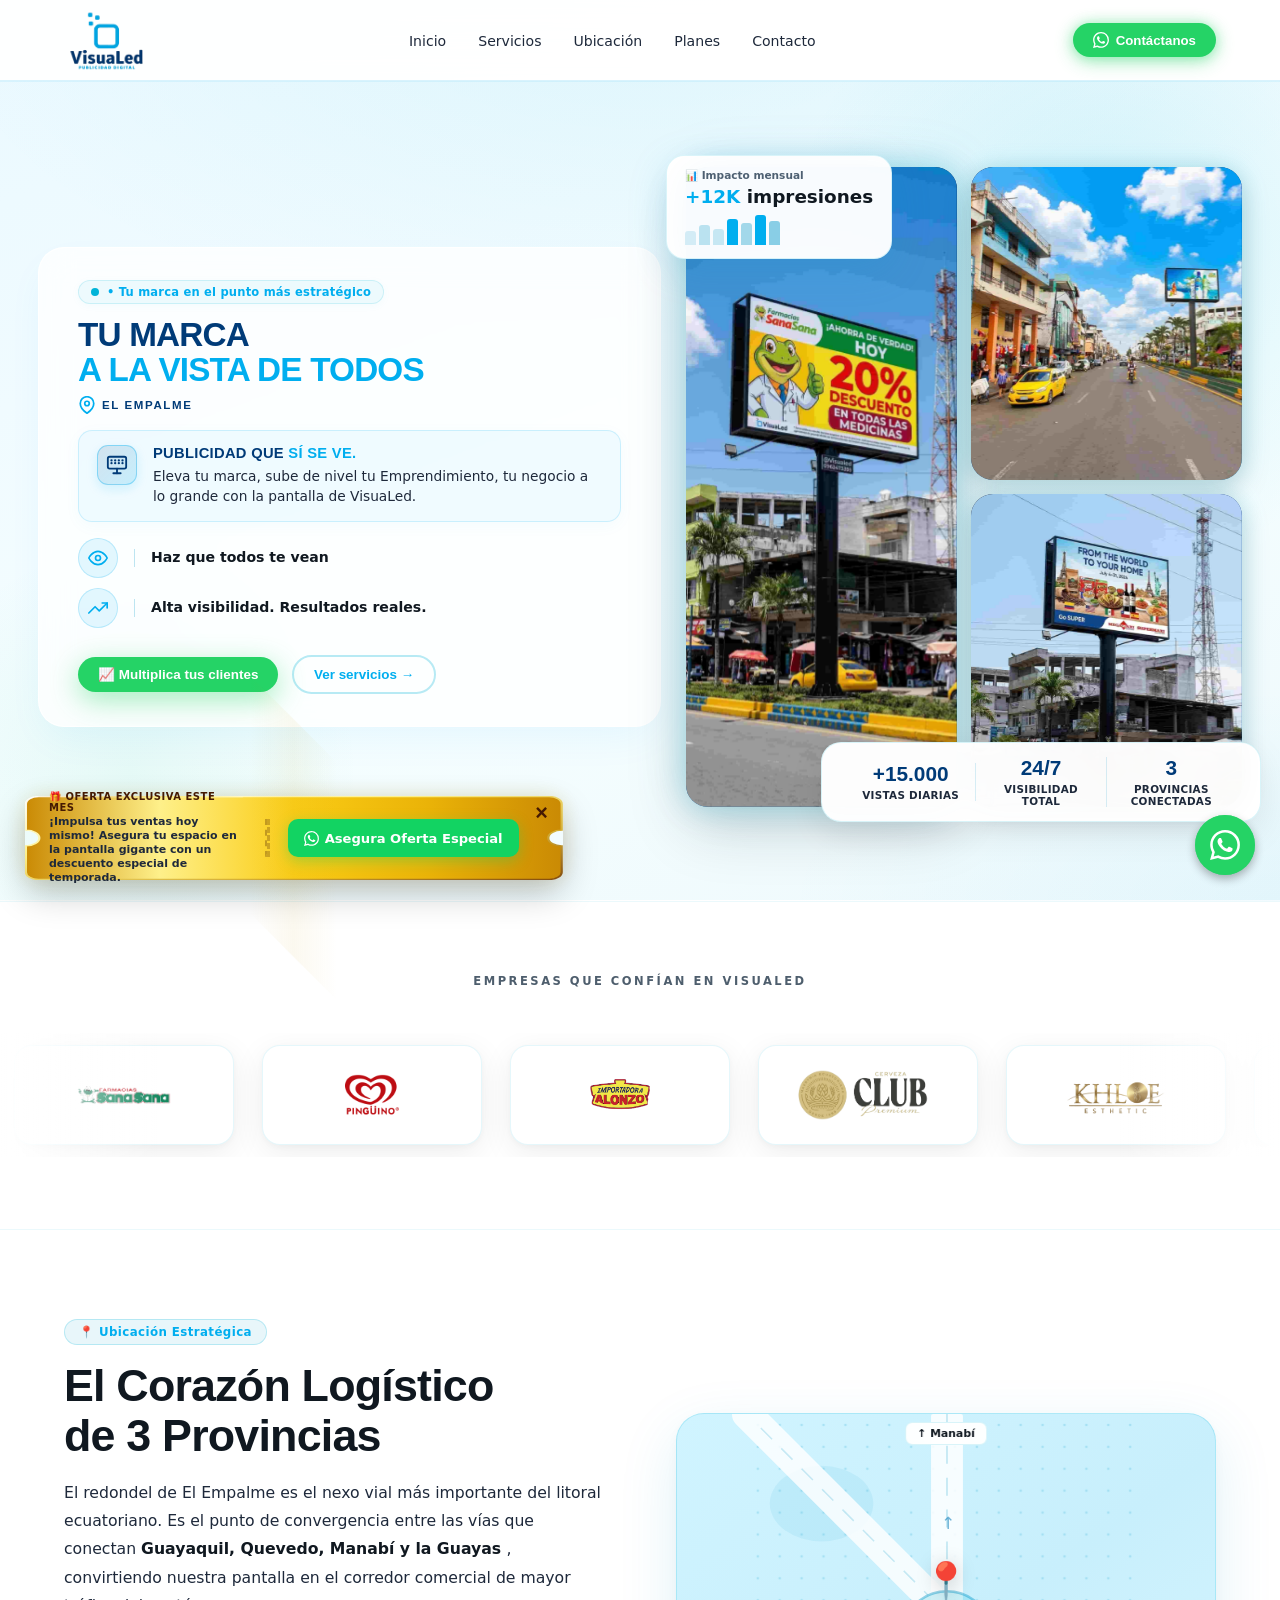
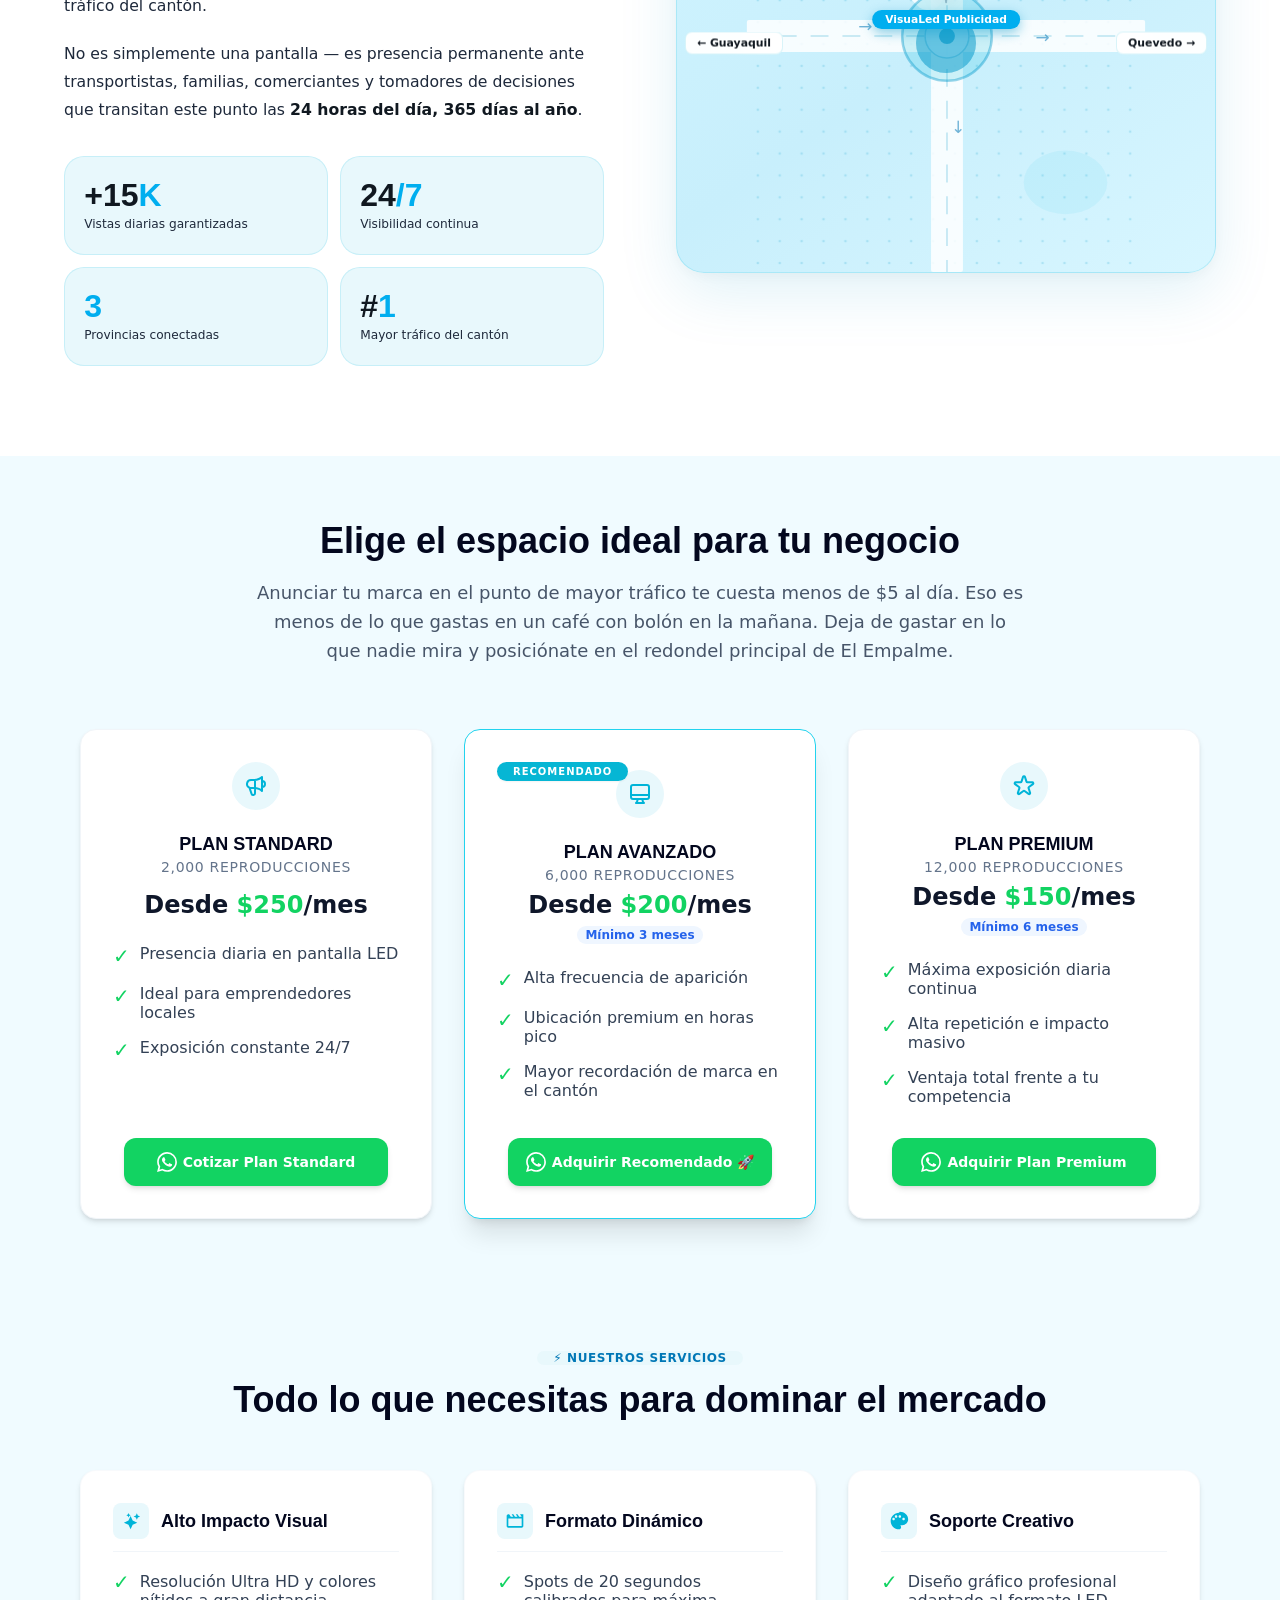
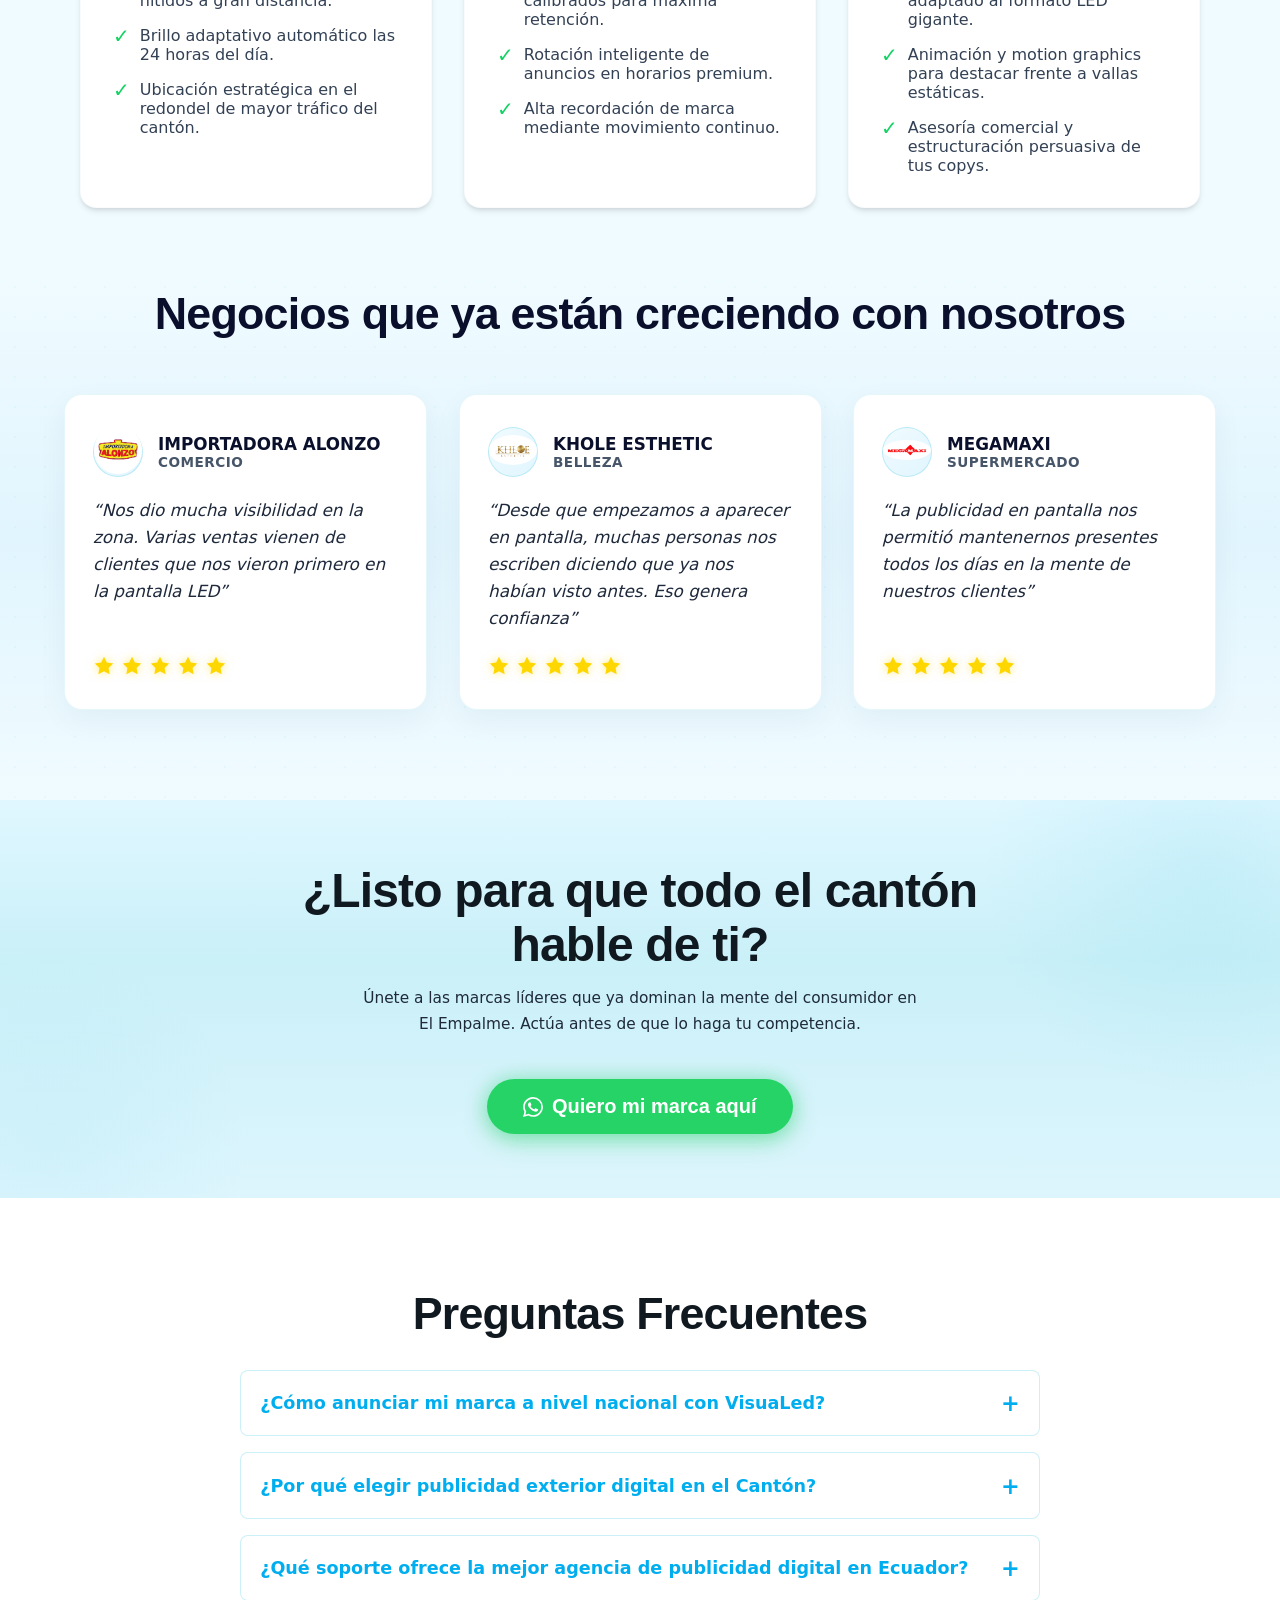
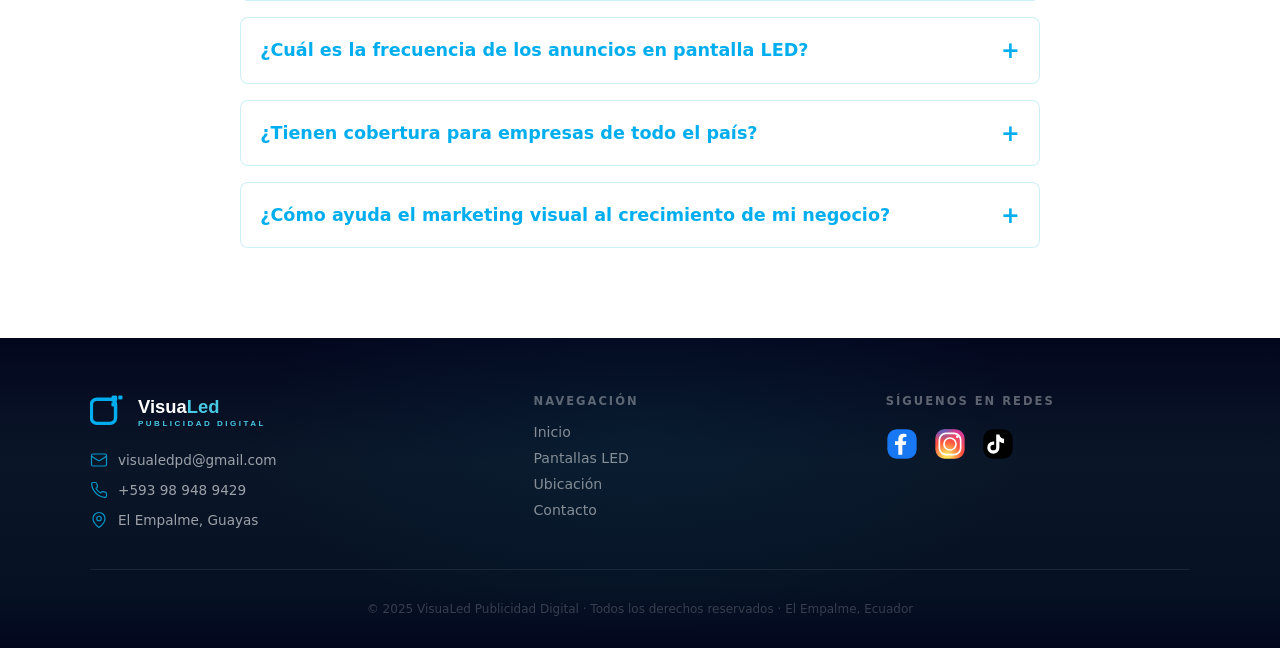
==== commit dc9ecf7f: "feat: implement responsive navigation improvements, animated hamburger menu, and centralized CSS str" ====
--- a/index.html
+++ b/index.html
@@ -482,13 +482,32 @@
 
     @media (max-width:960px) {
       nav {
-        height: 70px
+        height: 70px;
+        padding: 0 1.25rem;
       }
 
       .logo img,
       .header-logo-img {
         height: 52px;
         max-height: 54px
+      }
+
+      nav > div:last-child {
+        display: flex;
+        align-items: center;
+        gap: 0.75rem !important;
+      }
+
+      .btn-chat {
+        padding: 8px 14px;
+        font-size: 0.8rem;
+        gap: 6px;
+        min-height: 38px;
+      }
+
+      .btn-chat svg {
+        width: 15px;
+        height: 15px;
       }
 
       #inicio {
@@ -547,6 +566,25 @@
       .hamburger {
         display: flex
       }
+    }
+
+    /* Animación del icono Hamburguesa a 'X' */
+    .hamburger span {
+      transition: transform 0.3s cubic-bezier(0.4, 0, 0.2, 1), opacity 0.25s ease-in-out;
+      transform-origin: center;
+    }
+
+    .hamburger.open span:nth-child(1) {
+      transform: translateY(7.5px) rotate(45deg);
+    }
+
+    .hamburger.open span:nth-child(2) {
+      opacity: 0;
+      transform: scaleX(0);
+    }
+
+    .hamburger.open span:nth-child(3) {
+      transform: translateY(-7.5px) rotate(-45deg);
     }
 
     @media (max-width:768px) {
--- a/styles/style.min.css
+++ b/styles/style.min.css
@@ -1 +1 @@
-@import url(https://fonts.googleapis.com/css2?family=Montserrat:ital,wght@0,400..900;1,400..900&family=Poppins:ital,wght@0,300..800;1,300..800&display=swap);:root{--brand-blue:#003B78;--brand-celeste:#00AEEF;--brand-white:#ffffff;--brand-gray-light:#F2F5F8;--brand-grafito:#101820;--cyan:#003B78;--cyan-mid:#00AEEF;--cyan-light:#00b4d8;--cyan-lighter:#48cae4;--cyan-bg:#e8f8fc;--cyan-bg2:#caf0f8;--emerald:#10b981;--emerald-dark:#059669;--navy:#101820;--navy-mid:#1e293b;--slate:#1e293b;--slate-light:#475569;--white:#ffffff;--font-heading:'Montserrat',sans-serif;--font-body:'Poppins',system-ui,-apple-system,sans-serif}*,::after,::before{margin:0;padding:0;box-sizing:border-box}html{scroll-behavior:smooth;scroll-padding-top:80px}body{font-family:var(--font-body);background:linear-gradient(160deg,#eaf9ff 0,#f0fbff 30%,#f5feff 60%,#eef9fc 100%);background-attachment:fixed;color:var(--navy);overflow-x:hidden}.bg-visual-counter,.btn-chat,.btn-outline,.btn-primary,.btn-wa-big,.btn-wa-modern,.ct-title,.foot-logo-name,.foot-logo-sub,.hero-title,.hero-titulo,.hm-num,.logo-name,.logo-sub,.mc-title,.metric-number,.metrica-numero,.redes-titulo,.sec-title,.sec-title-glow,.service-name,.srv-name,.st-num,.testim-hdr,h1,h2,h3,h4,h5,h6{font-family:var(--font-heading)}header{position:sticky;top:0;z-index:1000;background:rgba(255,255,255,.95);backdrop-filter:blur(24px);-webkit-backdrop-filter:blur(24px);border-bottom:1px solid rgba(0,174,239,.15);box-shadow:0 1px 0 rgba(0,174,239,.08)}nav{display:flex;align-items:center;justify-content:space-between;height:80px;max-width:1300px;margin:0 auto;padding:0 5%;gap:1rem}.logo{display:flex;align-items:center;gap:11px;text-decoration:none;flex-shrink:0}.header-logo-img,.logo img{height:64px;max-height:66px;width:auto;object-fit:contain;display:block;transition:transform .25s ease}.logo:hover .header-logo-img,.logo:hover img{transform:scale(1.03)}.logo-svg-wrap{flex-shrink:0}.logo-text-wrap{display:flex;flex-direction:column;line-height:1}.logo-name{font-family:var(--font-heading);font-size:clamp(.95rem, 1.8vw, 1.18rem);font-weight:900;color:var(--brand-blue);letter-spacing:-.3px}.logo-name em{font-style:normal;color:var(--brand-celeste)}.logo-sub{font-family:var(--font-heading);font-size:.52rem;font-weight:800;letter-spacing:2.5px;color:var(--brand-blue);text-transform:uppercase;margin-top:2px}.nav-links{display:flex;gap:2rem;list-style:none}.nav-links a{text-decoration:none;color:var(--slate);font-weight:500;font-size:.88rem;transition:color .25s;position:relative;padding-bottom:2px}.nav-links a::after{content:'';position:absolute;bottom:-2px;left:0;right:0;height:2px;background:var(--cyan-mid);transform:scaleX(0);transition:transform .3s;border-radius:2px}.nav-links a:hover{color:var(--cyan-mid)}.nav-links a:hover::after{transform:scaleX(1)}.btn-chat{display:inline-flex;align-items:center;gap:7px;background:#25d366;color:#fff;padding:9px 20px;border-radius:50px;text-decoration:none;font-weight:700;font-size:.83rem;transition:all .3s;white-space:nowrap;flex-shrink:0;box-shadow:0 4px 18px rgba(37,211,102,.45),0 0 12px rgba(37,211,102,.25)}.btn-chat:hover{transform:translateY(-2px);box-shadow:0 8px 28px rgba(37,211,102,.65),0 0 24px rgba(37,211,102,.4);background:#1ebe5d}.hamburger{display:none;flex-direction:column;cursor:pointer;gap:5px;flex-shrink:0}.hamburger span{width:24px;height:2px;background:var(--navy);border-radius:2px;transition:.3s}#inicio{min-height:calc(100vh - 68px);padding:0 5%;position:relative;overflow:hidden;display:flex;align-items:center;background:radial-gradient(ellipse 80% 60% at 50% -10%,rgba(0,180,216,.07) 0,transparent 70%),radial-gradient(ellipse 60% 40% at 100% 100%,rgba(0,174,239,.05) 0,transparent 65%)}.blob1{position:absolute;pointer-events:none;top:-180px;right:-180px;width:700px;height:700px;background:radial-gradient(circle,rgba(0,180,216,.13) 0,transparent 65%);border-radius:50%}.blob2{position:absolute;pointer-events:none;bottom:-120px;left:-120px;width:500px;height:500px;background:radial-gradient(circle,rgba(16,185,129,.07) 0,transparent 65%);border-radius:50%}.hero-grid{display:grid;grid-template-columns:1fr 1fr;gap:2.5rem;max-width:none;margin:0 auto;width:100%;align-items:stretch;position:relative;z-index:1;padding:1rem 0 1.5rem}.hero-tag{display:inline-flex;align-items:center;gap:8px;background:rgba(0,150,199,.09);border:1px solid rgba(0,180,216,.22);color:var(--cyan-mid);padding:7px 16px;border-radius:50px;font-size:.76rem;font-weight:700;margin-bottom:1.5rem;letter-spacing:.4px}.hero-tag .dot{width:7px;height:7px;border-radius:50%;background:var(--cyan-light);animation:blink 1.8s infinite}@keyframes blink{0%,100%{opacity:1}50%{opacity:.25}}h1.hero-title{font-size:clamp(1.8rem, 3.2vw, 2.6rem);font-weight:900;line-height:1.04;color:var(--navy);margin-bottom:.75rem;letter-spacing:-.8px}h1.hero-title .accent{color:var(--cyan-mid)}.hero-sub{font-size:clamp(.82rem, 1.2vw, .94rem);color:var(--slate);line-height:1.6;margin-bottom:1.6rem;max-width:440px}.hero-ctas{display:flex;gap:.75rem;flex-wrap:wrap;align-items:center;margin-bottom:1.8rem}.hero-left .hero-ctas:last-child{margin-bottom:0}.btn-primary{display:inline-flex;align-items:center;gap:8px;background:#25d366;color:#fff;padding:11px 22px;border-radius:50px;text-decoration:none;font-weight:800;font-size:.85rem;transition:all .3s;box-shadow:0 8px 28px rgba(37,211,102,.42)}.btn-primary:hover{transform:translateY(-3px);box-shadow:0 14px 38px rgba(37,211,102,.55);background:#1ebe5d}.btn-outline{display:inline-flex;align-items:center;gap:8px;background:0 0;border:2px solid rgba(0,180,216,.28);color:var(--cyan-mid);padding:11px 22px;border-radius:50px;text-decoration:none;font-weight:700;font-size:.85rem;transition:all .3s}.btn-outline:hover{background:rgba(0,150,199,.07);border-color:var(--cyan-mid)}.hero-metrics{display:flex;gap:2rem;flex-wrap:wrap}.hm-num{font-size:1.6rem;font-weight:900;color:var(--navy);line-height:1}.hm-num span{color:var(--cyan-mid)}.hm-lbl{font-size:.76rem;color:var(--slate-light);margin-top:3px;font-weight:500}.hm-div{width:1px;background:rgba(0,150,199,.15);height:32px;align-self:center}.hero-right-wrap{position:relative;height:clamp(420px,calc(100vh - 130px),640px);perspective:1000px;transform-style:preserve-3d}.mosaic-grid{display:grid;grid-template-columns:1fr 1fr;grid-template-rows:1fr 1fr;gap:14px;height:100%;position:relative;z-index:1;transition:transform .6s cubic-bezier(.25, .46, .45, .94);will-change:transform}.hero-left{position:relative;padding:1.6rem 2rem;border-radius:24px;background:rgba(255,255,255,.65);backdrop-filter:blur(16px);-webkit-backdrop-filter:blur(16px);border:1px solid transparent;background-image:linear-gradient(rgba(255,255,255,.65),rgba(255,255,255,.65)),linear-gradient(135deg,rgba(255,255,255,.95) 0,rgba(0,180,216,.25) 40%,rgba(255,255,255,.1) 100%);background-origin:padding-box,border-box;background-clip:padding-box,border-box;box-shadow:0 8px 40px rgba(0,150,199,.08),inset 0 0 0 0 transparent;display:flex;flex-direction:column;justify-content:center}.text-destacado{color:#09f;font-weight:900}.hero-desc{font-size:.95rem;color:#64748b;line-height:1.55;margin-bottom:1.25rem;font-weight:400}.resaltado-marca{color:var(--brand-blue,#003b78);font-weight:900;display:inline-block}.resaltado-localizacion{color:var(--brand-celeste,#00aeef);font-weight:900;display:inline-block}.hero-location-badge{display:inline-flex;align-items:center;gap:6px;font-family:var(--font-heading);font-weight:800;font-size:.72rem;letter-spacing:1.6px;color:var(--brand-blue);margin-top:-.1rem;margin-bottom:.65rem;text-transform:uppercase}.hero-location-badge svg{color:var(--brand-celeste);flex-shrink:0}.hero-feature-screen{display:flex;align-items:flex-start;gap:.85rem;margin-bottom:.6rem;background:rgba(0,174,239,.04);border:1px solid rgba(0,174,239,.14);padding:11px 15px;border-radius:14px;box-shadow:0 4px 16px rgba(0,150,199,.04)}.feature-screen-icon-wrap{width:44px;height:44px;border-radius:14px;background:linear-gradient(135deg,rgba(0,59,120,.12),rgba(0,174,239,.18));border:1.5px solid rgba(0,174,239,.35);display:flex;align-items:center;justify-content:center;color:var(--brand-blue);flex-shrink:0;box-shadow:0 4px 12px rgba(0,174,239,.15)}.feature-screen-icon-wrap svg{width:26px;height:26px;stroke:var(--brand-blue)}.feature-screen-content{display:flex;flex-direction:column}.hero-sub-title{font-family:var(--font-heading);font-size:1.05rem;font-weight:900;color:var(--brand-blue);letter-spacing:.4px;margin-bottom:.25rem;text-transform:uppercase;line-height:1.2}.hero-sub-title span{color:var(--brand-celeste)}.hero-screen-desc{color:var(--brand-grafito,#101820);font-size:.92rem;line-height:1.55;font-weight:500;margin:0}.info-bloques{display:flex;flex-direction:column;gap:.6rem;margin:.6rem 0 .9rem 0}.info-item{display:flex;align-items:center;gap:.85rem}.info-icono-wrapper{display:flex;align-items:center;justify-content:center;color:var(--brand-celeste);width:34px;height:34px;border-radius:50%;background:rgba(0,174,239,.1);border:1px solid rgba(0,174,239,.2);flex-shrink:0}.info-icono-wrapper svg{width:18px;height:18px}.info-divisor{width:1px;height:18px;background:rgba(0,150,199,.25);align-self:center}.info-contenido{display:flex;align-items:center}.info-texto-enfasis{font-size:.92rem;font-weight:600;color:var(--brand-grafito,#101820);line-height:1.4}.m-card{border-radius:22px;overflow:hidden;position:relative;box-shadow:0 0 30px rgba(0,180,216,.25),0 0 60px rgba(0,180,216,.1),0 20px 60px rgba(0,0,0,.18);background:linear-gradient(145deg,#03071e,#023e8a,#0077b6);transition:transform .35s,box-shadow .35s;will-change:transform,opacity;transform:translateZ(0)}.m-card:hover{transform:scale(1.025);box-shadow:0 0 40px rgba(0,180,216,.35),0 0 80px rgba(0,180,216,.15),0 28px 70px rgba(0,0,0,.22)}.m-main{grid-row:1/3}.m-sm1,.m-sm2{box-shadow:0 0 25px rgba(0,180,216,.2),0 10px 30px rgba(0,0,0,.15);display:flex;align-items:center;justify-content:center}.slider-img{position:absolute;inset:0;width:100%;height:100%;object-fit:cover!important;object-position:center;opacity:0;z-index:1;transition:opacity .8s ease-in-out;will-change:opacity}.slider-img.active{opacity:1;z-index:2}.fc{position:absolute;z-index:20;background:rgba(255,255,255,.97);backdrop-filter:blur(14px);border:1px solid rgba(0,180,216,.14);border-radius:18px;padding:13px 18px;box-shadow:0 10px 40px rgba(0,150,199,.15);will-change:transform,opacity}.fc1{top:-12px;left:-20px;animation:floatYAndPulse 3.5s ease-in-out infinite}.fc2{bottom:-8px;right:-16px;animation:floatY 3.5s ease-in-out infinite 1.75s}@keyframes floatY{0%,100%{transform:translateY(0)}50%{transform:translateY(-9px)}}@keyframes floatYAndPulse{0%,100%{transform:translateY(0)}50%{transform:translateY(-9px)}}.fc-tag{font-size:.66rem;font-weight:600;color:var(--slate-light);margin-bottom:4px}.fc-val{font-size:1.15rem;font-weight:900;color:var(--navy)}.fc-val em{font-style:normal;color:var(--cyan-mid)}.fc-bars{display:flex;gap:3px;margin-top:8px;align-items:flex-end;height:30px}@keyframes barLiveChart{0%,100%{transform:scaleY(1)}50%{transform:scaleY(.55)}}.fc-bar-item{width:11px;border-radius:3px 3px 0 0;transform-origin:bottom;animation:barLiveChart 2.2s ease-in-out infinite}.fc-bar-item:first-child{animation-delay:.1s}.fc-bar-item:nth-child(2){animation-delay:.4s}.fc-bar-item:nth-child(3){animation-delay:.2s}.fc-bar-item:nth-child(4){animation-delay:.6s}.fc-bar-item:nth-child(5){animation-delay:.3s}.fc-bar-item:nth-child(6){animation-delay:.7s}.fc-bar-item:nth-child(7){animation-delay:.5s}.trust-bar{padding:4.5rem 0;overflow:hidden;background:#fff;border-top:1px solid rgba(0,180,216,.08);border-bottom:1px solid rgba(0,180,216,.08)}.trust-title{text-align:center;font-size:.72rem;font-weight:700;color:var(--slate-light);text-transform:uppercase;letter-spacing:2.5px;margin-bottom:2.8rem}.slider-outer{overflow:hidden;position:relative}.slider-outer::after,.slider-outer::before{content:'';position:absolute;top:0;bottom:0;width:160px;z-index:2;pointer-events:none}.slider-outer::before{left:0;background:linear-gradient(to right,#fff,transparent)}.slider-outer::after{right:0;background:linear-gradient(to left,#fff,transparent)}.slider-track{display:flex;align-items:center;width:max-content;animation:slide 36s linear infinite;padding:12px 0}.slider-track:hover{animation-play-state:paused}@keyframes slide{0%{transform:translateX(0)}100%{transform:translateX(-50%)}}.brand-card{display:inline-flex;align-items:center;justify-content:center;min-width:220px;height:100px;margin:0 14px;background:#fff;border-radius:18px;border:1px solid rgba(0,180,216,.1);box-shadow:0 8px 32px rgba(0,0,0,.07),0 2px 8px rgba(0,0,0,.04);transition:all .35s cubic-bezier(.25, .46, .45, .94);cursor:default;overflow:hidden;padding:16px 28px;flex-shrink:0;will-change:transform,opacity;transform:translateZ(0)}.brand-card:hover{transform:translateY(-5px);box-shadow:0 20px 50px rgba(0,150,199,.15),0 4px 16px rgba(0,0,0,.06);border-color:rgba(0,180,216,.22)}.brand-card img{max-width:100%;max-height:60px;width:auto;height:auto;object-fit:contain;display:block;filter:grayscale(20%);transition:filter .35s}.brand-card:hover img{filter:grayscale(0%)}.sec{padding:clamp(4rem,7vw,7rem) 5%}.sec-inner{max-width:1300px;margin:0 auto}.tag-pill{display:inline-flex;align-items:center;gap:6px;background:rgba(0,150,199,.09);border:1px solid rgba(0,180,216,.22);color:var(--cyan-mid);padding:5px 14px;border-radius:50px;font-size:.74rem;font-weight:700;margin-bottom:.9rem;letter-spacing:.4px}.sec-title{font-size:clamp(1.7rem, 3.5vw, 2.9rem);font-weight:900;color:var(--navy);line-height:1.12;margin-bottom:1.2rem;letter-spacing:-.8px}#ubicacion{background:#fff}.loc-grid{display:grid;grid-template-columns:1fr 1fr;gap:4.5rem;align-items:center}.loc-text p{color:var(--slate);line-height:1.8;font-size:.98rem;margin-bottom:1.2rem}.loc-text p strong{color:var(--navy)}.stats-quad{display:grid;grid-template-columns:1fr 1fr;gap:12px;margin-top:2rem}.stat-tile{background:var(--cyan-bg);border:1px solid rgba(0,180,216,.14);border-radius:20px;padding:1.4rem 1.2rem;transition:all .3s;cursor:default}.stat-tile:hover{background:#fff;box-shadow:0 12px 36px rgba(0,150,199,.15);transform:translateY(-4px);border-color:rgba(0,180,216,.28)}.st-num{font-size:2rem;font-weight:900;color:var(--navy);line-height:1}.st-num em{font-style:normal;color:var(--cyan-mid)}.st-lbl{font-size:.76rem;color:var(--slate);margin-top:6px;font-weight:500}.map-box{background:linear-gradient(145deg,#d0f4ff,#c8effc,#d8f6ff);border-radius:28px;height:460px;position:relative;overflow:hidden;border:1px solid rgba(0,180,216,.18);box-shadow:0 20px 60px rgba(0,150,199,.12),0 4px 16px rgba(0,0,0,.04)}.map-box svg{position:absolute;inset:0;width:100%;height:100%}.map-lbl{position:absolute;background:rgba(255,255,255,.96);backdrop-filter:blur(8px);padding:4px 11px;border-radius:7px;font-size:.68rem;font-weight:700;color:var(--navy);border:1px solid rgba(0,180,216,.15);white-space:nowrap}.pin-wrap{position:absolute;top:50%;left:50%;transform:translate(-50%,-120%);text-align:center;z-index:5}.pin-em{font-size:2.4rem;display:block;filter:drop-shadow(0 4px 10px rgba(0, 0, 0, .22));animation:pinBounce 2.5s ease-in-out infinite}@keyframes pinBounce{0%,100%{transform:translateY(0)}50%{transform:translateY(-11px)}}.pin-name{display:inline-block;background:var(--cyan-mid);color:#fff;padding:3px 13px;border-radius:50px;font-size:.67rem;font-weight:800;margin-top:5px;white-space:nowrap;box-shadow:0 4px 12px rgba(0,150,199,.45)}.pulse-wrap{position:absolute;top:50%;left:50%;transform:translate(-50%,-50%);z-index:3}.pulse-ring{width:60px;height:60px;border-radius:50%;position:relative}.pulse-ring::after,.pulse-ring::before{content:'';position:absolute;inset:0;border-radius:50%;background:rgba(0,150,199,.3);animation:pingExpand 2.5s ease-out infinite}.pulse-ring::after{animation-delay:1.25s}@keyframes pingExpand{0%{transform:scale(.4);opacity:1}100%{transform:scale(3.5);opacity:0}}#servicios{background:var(--cyan-bg)}.srv-hdr{text-align:center;margin-bottom:3rem}.services-grid,.srv-grid{display:grid;grid-template-columns:repeat(3,1fr);gap:2rem;align-items:stretch;width:100%}.service-card,.srv-card{display:flex;flex-direction:column;height:100%;background:rgba(255,255,255,.98);border-radius:28px;padding:2.5rem 2.2rem;border:1px solid rgba(0,180,216,.08);box-shadow:0 4px 20px rgba(0,0,0,.02);transition:all .4s cubic-bezier(.16, 1, .3, 1);position:relative;overflow:hidden}.service-card:hover,.srv-card:hover{transform:translateY(-8px);border-color:rgba(0,180,216,.22);box-shadow:0 20px 45px rgba(0,150,199,.12),0 8px 16px rgba(0,0,0,.04)}.service-card::before,.srv-card::before{content:'';position:absolute;top:0;left:0;right:0;height:5px;background:linear-gradient(90deg,var(--cyan-mid),var(--cyan-light));transform:scaleX(0);transform-origin:left;transition:transform .4s cubic-bezier(.16, 1, .3, 1)}.service-card:hover::before,.srv-card:hover::before{transform:scaleX(1)}.service-icon,.srv-icon{width:58px;height:58px;border-radius:18px;display:flex;align-items:center;justify-content:center;background:linear-gradient(135deg,rgba(0,150,199,.1),rgba(72,202,228,.08));margin-bottom:1.4rem;border:1px solid rgba(0,180,216,.14);filter:drop-shadow(0 0 8px rgba(14, 165, 233, .35));transition:filter .35s;flex-shrink:0}.service-card:hover .service-icon,.srv-card:hover .srv-icon{filter:drop-shadow(0 0 16px rgba(14, 165, 233, .6))}.service-name,.srv-name{font-size:1.18rem;font-weight:800;color:var(--navy);margin-bottom:.7rem}.service-desc,.srv-desc{color:var(--slate);line-height:1.68;font-size:.9rem;margin-bottom:1.3rem}.features-container,.service-list,.srv-list{list-style:none;padding:0;margin:1.8rem 0 0 0;display:flex;flex-direction:column;gap:.85rem;flex-grow:1}.feature-badge,.service-list li,.srv-list li{display:flex;align-items:center;gap:.75rem;background:rgba(0,180,216,.04);border:1px solid rgba(0,180,216,.09);padding:10px 18px;border-radius:50px;font-size:.82rem;color:var(--slate,#4b5563);transition:all .3s cubic-bezier(.25, .8, .25, 1);cursor:default;will-change:transform,background-color,border-color}.feature-badge:hover,.service-list li:hover,.srv-list li:hover{background:rgba(0,180,216,.09);border-color:rgba(0,180,216,.25);transform:translateX(5px);color:var(--navy,#0f172a)}.feature-badge::before,.service-list li::before,.srv-list li::before{content:"";display:inline-block;width:14px;height:14px;background-image:url("data:image/svg+xml,%3Csvg xmlns='http://www.w3.org/2000/svg' viewBox='0 0 24 24' fill='none' stroke='%2300b4d8' stroke-width='4.5' stroke-linecap='round' stroke-linejoin='round'%3E%3Cpolyline points='20 6 9 17 4 12'%3E%3C/polyline%3E%3C/svg%3E");background-size:contain;background-repeat:no-repeat;background-position:center;flex-shrink:0;transition:transform .4s cubic-bezier(.175, .885, .32, 1.275)}.feature-badge:hover::before,.service-list li:hover::before,.srv-list li:hover::before{transform:scale(1.25) rotate(15deg)}.feature-badge strong,.service-list li strong,.srv-list li strong{font-weight:700;color:var(--navy,#0f172a);margin-right:.2rem;letter-spacing:-.1px}#contacto{padding:clamp(3.5rem,5vw,5rem) 5%;background:linear-gradient(180deg,#e0f7ff 0,#caf0f8 40%,#ddf5fd 100%);position:relative;overflow:hidden}#contacto::before{content:'';position:absolute;top:-150px;right:-150px;width:450px;height:450px;border-radius:50%;background:radial-gradient(circle,rgba(0,180,216,.08) 0,transparent 70%);pointer-events:none}#contacto::after{content:'';position:absolute;bottom:-150px;left:-150px;width:400px;height:400px;border-radius:50%;background:radial-gradient(circle,rgba(72,202,228,.07) 0,transparent 70%);pointer-events:none}.ct-inner{max-width:720px;margin:0 auto;text-align:center;position:relative;z-index:1}.ct-tag{display:inline-flex;align-items:center;gap:7px;background:rgba(255,255,255,.55);backdrop-filter:blur(12px);-webkit-backdrop-filter:blur(12px);border:1px solid rgba(0,180,216,.18);color:var(--cyan-mid);padding:5px 14px;border-radius:50px;font-size:.7rem;font-weight:700;margin-bottom:1.3rem}.ct-title{font-size:clamp(1.8rem, 4.5vw, 3rem);font-weight:900;color:var(--navy);margin-bottom:.8rem;line-height:1.12;letter-spacing:-.8px}.ct-sub{color:var(--slate);font-size:.96rem;line-height:1.72;margin-bottom:2rem;max-width:560px;margin-left:auto;margin-right:auto}.btn-wa-big{display:inline-flex;align-items:center;gap:9px;background:#25d366;color:#fff;padding:16px 36px;border-radius:50px;text-decoration:none;font-weight:800;font-size:1.25rem;transition:all .3s;box-shadow:0 6px 24px rgba(37,211,102,.45),0 0 18px rgba(37,211,102,.25);margin-top:10px}.btn-wa-big:hover{transform:translateY(-3px) scale(1.02);box-shadow:0 12px 40px rgba(37,211,102,.65),0 0 32px rgba(37,211,102,.4);background:#1ebe5d}#redes-final{text-align:center;padding:4rem 5%;background:#fff;border-top:2px solid rgba(0,180,216,.18);border-bottom:2px solid rgba(0,180,216,.1)}.redes-titulo{letter-spacing:3px;color:var(--navy);margin-bottom:2rem;font-size:.85rem;font-weight:800;text-transform:uppercase}.redes-iconos{display:flex;justify-content:center;gap:16px;margin-bottom:2.5rem}.glow-icon{display:inline-flex;align-items:center;justify-content:center;width:72px;height:72px;border-radius:50%;background:rgba(0,180,216,.08);border:2px solid rgba(0,180,216,.25);font-size:2rem;text-decoration:none;transition:all .3s;box-shadow:0 0 15px rgba(0,180,216,.5)}.glow-icon:hover{background:rgba(0,180,216,.15);border-color:#00b4d8;box-shadow:0 0 25px rgba(0,180,216,.5),0 0 50px rgba(0,180,216,.25);transform:translateY(-4px) scale(1.1)}.fade-up{opacity:0;transform:translateY(30px) translateZ(0);transition:opacity .8s cubic-bezier(.25, .46, .45, .94),transform .8s cubic-bezier(.25, .46, .45, .94);will-change:transform,opacity}.fade-up.in-view{opacity:1;transform:translateY(0) translateZ(0)}.d1{transition-delay:.11s}.d2{transition-delay:.22s}.d3{transition-delay:.33s}.d4{transition-delay:.44s}footer{background:linear-gradient(180deg,#03071e 0,#0a1628 40%,#061224 80%,#03071e 100%);padding:3.5rem 5% 2rem;position:relative;overflow:hidden}footer::before{content:'';position:absolute;top:-100px;left:50%;transform:translateX(-50%);width:800px;height:400px;border-radius:50%;background:radial-gradient(ellipse,rgba(0,180,216,.05) 0,transparent 70%);pointer-events:none}.foot-grid{max-width:1100px;margin:0 auto;display:grid;grid-template-columns:1.3fr 1fr 1fr;gap:3rem;padding-bottom:2.5rem;border-bottom:1px solid rgba(255,255,255,.08);position:relative;z-index:1}.foot-logo-svg-wrap{display:flex;align-items:center;gap:10px;margin-bottom:1.2rem}.foot-logo-txt-wrap{display:flex;flex-direction:column}.foot-logo-name{font-size:1.15rem;font-weight:900;color:#fff;line-height:1}.foot-logo-name em{font-style:normal;color:var(--cyan-lighter)}.foot-logo-sub{font-size:.5rem;font-weight:800;letter-spacing:2.5px;color:var(--cyan-light);text-transform:uppercase;margin-top:3px}.foot-contact-list{list-style:none;display:flex;flex-direction:column;gap:12px;margin-top:4px}.foot-contact-item{display:flex;align-items:center;gap:10px;text-decoration:none;color:rgba(255,255,255,.6);font-size:.85rem;font-weight:500;transition:color .25s}a.foot-contact-item:hover{color:var(--cyan-lighter)}.foot-contact-item svg{flex-shrink:0}.foot-col{display:flex;flex-direction:column;gap:10px}.foot-col-title{font-size:.72rem;font-weight:800;color:rgba(255,255,255,.35);text-transform:uppercase;letter-spacing:2px;margin-bottom:6px}.foot-col a,.foot-col span{color:rgba(255,255,255,.5);font-size:.88rem;text-decoration:none;font-weight:500;transition:color .25s}.foot-col a:hover{color:var(--cyan-lighter)}.socials{display:flex;gap:16px;align-items:center;margin-top:4px}.soc-btn{display:flex;align-items:center;justify-content:center;text-decoration:none;transition:all .3s;border-radius:0;background:0 0;border:none}.soc-btn:hover{transform:translateY(-4px) scale(1.12);filter:drop-shadow(0 4px 12px rgba(0, 0, 0, .18))}.foot-copy{text-align:center;margin-top:2rem;color:rgba(255,255,255,.2);font-size:.75rem;font-weight:500;position:relative;z-index:1}.plans-modern{background:linear-gradient(180deg,#f0fbff 0,#e1f5fe 50%,#f0fbff 100%);position:relative;overflow:hidden;color:var(--navy);padding-bottom:2rem!important}.plans-modern::before{content:'';position:absolute;top:0;left:0;right:0;bottom:0;background-image:radial-gradient(rgba(0,180,216,.08) 1px,transparent 1px);background-size:30px 30px;opacity:.6;pointer-events:none}.planes-hdr-modern{text-align:center;margin-bottom:4rem;position:relative;z-index:2}.sec-title-glow{font-size:clamp(2rem, 4vw, 3.2rem);font-weight:900;color:var(--navy);line-height:1.15;margin-bottom:1.2rem;letter-spacing:-1px}.planes-sub-modern{color:var(--slate);font-size:clamp(1rem, 1.5vw, 1.15rem);line-height:1.6;max-width:700px;margin:0 auto}.modern-cards-grid{display:grid;grid-template-columns:repeat(3,1fr);gap:2rem;max-width:1150px;margin:0 auto;align-items:center;position:relative;z-index:2}.m-card-plan{background:#fff;border:1px solid rgba(0,180,216,.15);border-radius:24px;padding:2.5rem 2rem;text-align:center;position:relative;transition:all .4s cubic-bezier(.25, .46, .45, .94);box-shadow:0 10px 30px rgba(0,150,199,.06);display:flex;flex-direction:column;height:100%}.m-card-plan:hover{transform:translateY(-10px);box-shadow:0 15px 40px rgba(0,180,216,.15),0 0 20px rgba(0,180,216,.05);border-color:rgba(0,180,216,.3);background:#fff;z-index:3}.mc-icon{width:80px;height:80px;margin:0 auto .8rem auto;display:flex;align-items:center;justify-content:center;background:radial-gradient(circle,rgba(0,180,216,.08),transparent);backdrop-filter:blur(10px);-webkit-backdrop-filter:blur(10px);border-radius:50%;transition:all .4s ease;border:1px solid rgba(0,180,216,.1)}.mc-repros{font-size:.85rem;font-weight:700;color:var(--slate);opacity:.8;margin-bottom:1.5rem;text-transform:uppercase;letter-spacing:.5px}.mc-featured .mc-repros{color:#e0f7fa;opacity:.9}.m-card-plan:hover .mc-icon{transform:scale(1.08);box-shadow:0 0 20px rgba(0,180,216,.15)}.mc-icon svg{width:45px;height:45px;fill:none;stroke:#00cfff;stroke-width:2;stroke-linecap:round;stroke-linejoin:round;transition:all .4s ease;filter:drop-shadow(0 0 8px rgba(0, 207, 255, .4))}.m-card-plan:hover .mc-icon svg{filter:drop-shadow(0 0 12px rgba(0, 207, 255, .6))}.mc-featured .mc-icon{background:radial-gradient(circle,rgba(255,255,255,.15),transparent);border:1px solid rgba(255,255,255,.2)}.mc-featured .mc-icon svg{stroke:#ffffff;filter:drop-shadow(0 0 10px rgba(255, 255, 255, .6))}.mc-featured:hover .mc-icon{box-shadow:0 0 25px rgba(255,255,255,.3)}.mc-featured:hover .mc-icon svg{filter:drop-shadow(0 0 15px rgba(255, 255, 255, .8))}.anim-speaker .speaker-wave-1{animation:soundWave 1.5s infinite alternate ease-in-out}.anim-speaker .speaker-wave-2{animation:soundWave 1.5s infinite alternate ease-in-out .3s}@keyframes soundWave{0%{opacity:.3;transform:scaleX(.9) translateX(-2px)}100%{opacity:1;transform:scaleX(1.1) translateX(2px)}}.anim-screen .screen-shine{stroke-dasharray:20;stroke-dashoffset:20;animation:screenShine 3s infinite ease-out}@keyframes screenShine{0%,20%{stroke-dashoffset:20;opacity:0}50%{stroke-dashoffset:0;opacity:1;filter:drop-shadow(0 0 5px #fff)}100%,80%{stroke-dashoffset:-20;opacity:0}}.anim-premium-icon{font-size:2.8rem;color:#ffde59;animation:premiumRotateGlow 3s infinite ease-in-out;display:inline-block;line-height:1;transition:all .4s ease}@keyframes premiumRotateGlow{0%,100%{filter:drop-shadow(0 0 8px rgba(255, 222, 89, .4));transform:translateY(0) scale(1) rotate(0)}50%{filter:drop-shadow(0 0 20px rgba(255, 222, 89, .8));transform:translateY(-6px) scale(1.12) rotate(6deg)}}.m-card-plan:hover .anim-premium-icon{animation:premiumHoverGlow 1.5s infinite alternate ease-in-out}@keyframes premiumHoverGlow{0%{filter:drop-shadow(0 0 15px rgba(255, 222, 89, .8));transform:translateY(-6px) scale(1.15) rotate(0)}100%{filter:drop-shadow(0 0 35px rgba(255, 222, 89, 1));transform:translateY(-10px) scale(1.22) rotate(12deg)}}.mc-title{font-size:1.3rem;font-weight:800;color:var(--navy);letter-spacing:1px;margin-bottom:.5rem}.mc-sub{font-size:.9rem;color:var(--slate-light);margin-bottom:2rem;font-weight:500}.mc-list{list-style:none;text-align:left;margin-bottom:2rem;flex-grow:1}.mc-list li{display:flex;align-items:flex-start;gap:10px;font-size:.95rem;color:var(--slate);margin-bottom:12px;line-height:1.4}.mc-list li .chk{color:#25d366;font-weight:900;font-size:1.1rem}.mc-highlight{font-weight:800;color:#00b4d8;margin-bottom:1.5rem;font-size:1.05rem;text-transform:uppercase;letter-spacing:1px}.btn-wa-modern{display:inline-flex;align-items:center;justify-content:center;gap:8px;background:#25d366;color:#fff;padding:14px 20px;border-radius:50px;text-decoration:none;font-weight:800;font-size:.95rem;transition:all .3s;box-shadow:0 6px 20px rgba(37,211,102,.25);width:100%}.btn-wa-modern:hover{transform:scale(1.05);box-shadow:0 10px 25px rgba(37,211,102,.5),0 0 15px rgba(37,211,102,.4);background:#1ebe5d}.mc-featured{background:linear-gradient(145deg,#023e8a 0,#0077b6 60%,#00b4d8 100%);border:1px solid rgba(0,180,216,.6);box-shadow:0 15px 50px rgba(0,150,199,.3),inset 0 0 20px rgba(255,255,255,.1);transform:scale(1.06);z-index:2;color:#fff}.mc-featured .mc-title{color:#fff}.mc-featured:hover{transform:scale(1.09) translateY(-10px);box-shadow:0 20px 60px rgba(0,150,199,.4),0 0 30px rgba(0,180,216,.3);background:linear-gradient(145deg,#034fae 0,#008ece 60%,#00cbf2 100%)}.mc-featured .mc-sub{color:#e0f7fa}.mc-featured .mc-list li{color:#fff}.mc-featured .mc-highlight{color:#ffde59;text-shadow:0 0 10px rgba(255,222,89,.4)}.mc-badge{position:absolute;top:-15px;left:50%;transform:translateX(-50%);background:linear-gradient(90deg,#ff416c,#ff4b2b);color:#fff;padding:6px 18px;border-radius:20px;font-size:.75rem;font-weight:900;text-transform:uppercase;letter-spacing:1px;box-shadow:0 4px 15px rgba(255,75,43,.5);white-space:nowrap}.btn-wa-glow{animation:waPulse 2s infinite}@keyframes waPulse{0%{box-shadow:0 0 0 0 rgba(37,211,102,.7)}70%{box-shadow:0 0 0 15px rgba(37,211,102,0)}100%{box-shadow:0 0 0 0 rgba(37,211,102,0)}}.mc-premium{border-color:rgba(255,215,0,.3)}.mc-premium:hover{border-color:rgba(255,215,0,.8);box-shadow:0 15px 40px rgba(255,215,0,.15),0 0 20px rgba(255,215,0,.1)}.mc-premium .mc-highlight{color:#d4af37}.bg-visual-sec{position:relative;height:450px;background-color:#021a36;display:flex;align-items:center;justify-content:center;overflow:hidden}.bg-visual-video{position:absolute;top:50%;left:50%;min-width:100%;min-height:100%;width:auto;height:auto;transform:translateX(-50%) translateY(-50%);z-index:0;object-fit:cover}.bg-overlay{position:absolute;inset:0;background:linear-gradient(135deg,rgba(2,26,54,.85) 0,rgba(0,180,216,.45) 100%);z-index:1}.bg-visual-content{position:relative;z-index:2;text-align:center;padding:0 5%}.bg-visual-title{font-size:clamp(1.8rem, 3.5vw, 2.8rem);font-weight:900;color:#fff;margin-bottom:1rem;text-shadow:0 4px 15px rgba(0,0,0,.5)}.bg-visual-counter{font-size:clamp(2.5rem, 6vw, 4.5rem);font-weight:900;color:#00cfff;text-shadow:0 0 20px rgba(0,207,255,.4);letter-spacing:-1px;transition:transform .5s cubic-bezier(.175, .885, .32, 1.275),text-shadow .5s}.counter-done{transform:scale(1.08);text-shadow:0 0 30px rgba(0,207,255,.8)}.testimonios-modern{background:linear-gradient(180deg,#f0fbff 0,#e1f5fe 50%,#f0fbff 100%);position:relative;padding-top:1rem!important;overflow:hidden}.testimonios-modern::before{content:'';position:absolute;top:0;left:0;right:0;bottom:0;background-image:radial-gradient(rgba(0,180,216,.08) 1px,transparent 1px);background-size:30px 30px;opacity:.6;pointer-events:none}.testim-hdr{color:#0a0f2c!important;font-size:clamp(2rem, 4vw, 2.8rem);font-weight:900;margin-bottom:3.5rem;text-align:center}.testim-grid{display:grid;grid-template-columns:repeat(3,1fr);gap:2rem}.t-card{background:#fff;border-radius:18px;padding:32px 28px;box-shadow:0 10px 30px rgba(0,40,80,.05);border:1px solid rgba(0,180,216,.1);transition:all .3s ease;display:flex;flex-direction:column}.t-card:hover{transform:translateY(-5px);box-shadow:0 15px 40px rgba(0,40,80,.12);border-color:rgba(0,180,216,.3)}.t-card-top{display:flex;align-items:center;gap:15px;margin-bottom:20px}.t-logo{width:50px;height:50px;border-radius:50%;background:linear-gradient(135deg,#f0fbff,#e1f5fe);display:flex;align-items:center;justify-content:center;color:#00cfff;border:1px solid rgba(0,180,216,.2)}.t-logo svg{width:24px;height:24px}.t-company-info{display:flex;flex-direction:column;text-align:left}.t-name{font-weight:800;color:#0a0f2c;font-size:1.05rem}.t-category{font-size:.85rem;color:var(--slate-light);font-weight:700;text-transform:uppercase;letter-spacing:.5px}.t-content{flex-grow:1;margin-bottom:24px;text-align:left}.t-content p{font-size:1.05rem;line-height:1.6;color:var(--slate);font-style:italic}.t-rating{display:flex;gap:6px}.star-icon{width:22px;height:22px;fill:#FFD700;filter:drop-shadow(0 0 5px rgba(255, 215, 0, .5));opacity:0;transform:scale(0)}.t-card.animate-stars .star-icon{animation:starPop .5s cubic-bezier(.175,.885,.32,1.275) forwards}.t-card.animate-stars .star-icon:first-child{animation-delay:.1s}.t-card.animate-stars .star-icon:nth-child(2){animation-delay:.25s}.t-card.animate-stars .star-icon:nth-child(3){animation-delay:.4s}.t-card.animate-stars .star-icon:nth-child(4){animation-delay:.55s}.t-card.animate-stars .star-icon:nth-child(5){animation-delay:.7s}@keyframes starPop{0%{opacity:0;transform:scale(.3) rotate(-15deg)}50%{opacity:1;transform:scale(1.2) rotate(5deg)}100%{opacity:1;transform:scale(1) rotate(0)}}@media (max-width:960px){.modern-cards-grid{grid-template-columns:1fr;max-width:450px}.mc-featured{transform:scale(1)}.mc-featured:hover{transform:translateY(-5px)}.testim-grid{grid-template-columns:1fr;max-width:500px;margin:3.5rem auto 0}@keyframes popIn{from{opacity:0;transform:scale(.9) translateY(20px)}to{opacity:1;transform:scale(1) translateY(0)}}}@media (max-width:960px){#inicio{min-height:auto;padding:.75rem 5% 3rem}.hero-grid{grid-template-columns:1fr;gap:1.5rem;padding:0}.hero-right-wrap{height:clamp(340px,86vw,440px);max-width:500px;width:100%;margin:.5rem auto 1.8rem;order:2;display:block}.hero-left{order:1;padding:1.25rem 1.4rem 1.4rem;border-radius:22px}.hero-ctas{gap:.65rem;margin-bottom:0;flex-wrap:nowrap}.info-bloques{margin:.5rem 0 .75rem 0;gap:.5rem}.loc-grid{grid-template-columns:1fr}.services-grid,.srv-grid{grid-template-columns:1fr}.nav-links{display:none}.nav-links.open{display:flex;flex-direction:column;position:fixed;top:68px;left:0;right:0;background:rgba(255,255,255,.98);backdrop-filter:blur(20px);padding:1.5rem 5%;gap:1rem;z-index:999;border-bottom:1px solid rgba(0,180,216,.12);box-shadow:0 8px 30px rgba(0,0,0,.1)}.hamburger{display:flex}.hm-div{display:none}}@media (max-width:768px){#inicio{padding:.5rem 5% 2.5rem}.hero-left{padding:1.1rem 1.15rem 1.3rem;border-radius:20px}.hero-right-wrap{height:clamp(330px,86vw,420px);margin:.5rem auto 2rem}.mosaic-grid{gap:10px}.m-card{border-radius:18px}.fc1{top:-12px;left:-8px;padding:8px 14px;border-radius:14px;box-shadow:0 8px 25px rgba(0,150,199,.18)}.fc1 .fc-tag{font-size:.62rem;margin-bottom:2px}.fc1 .fc-val{font-size:.95rem}.fc1 .fc-bars{height:22px;gap:2px;margin-top:4px}.fc1 .fc-bar-item{width:7px}}@media (max-width:480px){.hero-right-wrap{height:clamp(300px,88vw,360px)}.fc1{top:-10px;left:-4px;padding:7px 11px;border-radius:12px}.fc1 .fc-tag{font-size:.58rem}.fc1 .fc-val{font-size:.88rem}.fc1 .fc-bars{height:18px;gap:2px}.fc1 .fc-bar-item{width:6px}}@media (max-width:600px){.stats-quad{grid-template-columns:1fr 1fr}.map-box{height:320px}.foot-grid{grid-template-columns:1fr;text-align:center;gap:2.5rem}.foot-logo-svg-wrap{justify-content:center}.foot-contact-list{align-items:center}.foot-col{align-items:center}.socials{justify-content:center}}@media (min-width:1024px){#inicio{min-height:calc(100vh - 80px);padding:1rem 3% 1.5rem;display:flex;align-items:center;justify-content:center}.hero-grid{display:grid;grid-template-columns:1.12fr 1fr;gap:1.6rem;align-items:center;min-height:calc(100vh - 120px);max-width:none;width:100%;padding:0}.hero-left,.hero-left-section{display:flex;flex-direction:column;justify-content:center;height:auto!important;padding:2rem 2.4rem!important;border-radius:26px!important;margin:0!important;width:100%!important;max-width:none!important;background:rgba(255,255,255,.78)!important;backdrop-filter:blur(16px)!important;-webkit-backdrop-filter:blur(16px)!important;border:1.5px solid rgba(255,255,255,.95)!important;box-shadow:0 16px 40px -10px rgba(0,150,255,.08)!important}.badge-superior{padding:4px 12px!important;font-size:.72rem!important;margin-bottom:.9rem!important;align-self:flex-start!important}.hero-titulo,h1.hero-title{font-size:clamp(1.75rem, 2.6vw, 2.6rem)!important;line-height:1.04!important;margin-bottom:.55rem!important;letter-spacing:-.8px!important;color:#072126!important;font-weight:900!important}.hero-location-badge{font-size:.72rem!important;letter-spacing:1.6px!important;margin-top:0!important;margin-bottom:1rem!important;gap:6px!important;display:inline-flex!important;align-items:center!important;font-weight:800!important;text-transform:uppercase!important}.hero-feature-screen{display:flex!important;align-items:flex-start!important;gap:1rem!important;padding:14px 18px!important;margin-bottom:1rem!important;border-radius:14px!important;background:rgba(0,174,239,.05)!important;border:1px solid rgba(0,174,239,.16)!important;width:100%!important}.feature-screen-icon-wrap{width:40px!important;height:40px!important;border-radius:11px!important;display:flex!important;align-items:center!important;justify-content:center!important;flex-shrink:0!important}.feature-screen-icon-wrap svg{width:22px!important;height:22px!important}.hero-sub-title{font-size:.92rem!important;margin-bottom:.2rem!important;letter-spacing:.3px!important;font-weight:900!important}.hero-screen-desc{font-size:.86rem!important;line-height:1.5!important;color:#1e293b!important;margin:0!important}.info-bloques{display:flex!important;flex-direction:column!important;gap:.6rem!important;margin:0 0 1.2rem 0!important}.info-item{display:flex!important;align-items:center!important;gap:1rem!important}.info-icono-wrapper{width:40px!important;height:40px!important;border-radius:50%!important;display:flex!important;align-items:center!important;justify-content:center!important;flex-shrink:0!important}.info-icono-wrapper svg{width:20px!important;height:20px!important}.info-divisor{height:18px!important}.info-texto-enfasis{font-size:.88rem!important;font-weight:600!important}.hero-ctas{display:flex!important;align-items:center!important;margin-top:.5rem!important;gap:.85rem!important}.btn-outline,.btn-primary,.btn-principal,.btn-secundario{padding:10px 20px!important;font-size:.84rem!important}}.hero-metrics{display:flex;flex-direction:row;justify-content:space-between;align-items:center;gap:1.5rem;width:100%;padding:1.25rem 2rem;margin-top:auto;border-top:1px solid rgba(0,180,216,.08);position:relative;z-index:5}.metrica-bloque{display:flex;flex-direction:column;align-items:flex-start;flex:1}.metrica-numero{font-size:clamp(1.4rem, 2vw, 1.8rem);font-weight:800;color:var(--cyan-mid);line-height:1.1}.metrica-descripcion{font-size:.78rem;font-weight:600;color:var(--slate);margin-top:.25rem;text-transform:uppercase;letter-spacing:.5px}@media (max-width:768px){.hero-metrics{flex-wrap:wrap;gap:1rem;padding-bottom:5rem}.metrica-bloque{min-width:100px}}.badge-superior{display:inline-flex;align-items:center;gap:.5rem;background:rgba(0,180,216,.06);border:1px solid rgba(0,180,216,.15);color:var(--cyan-mid);padding:6px 14px;border-radius:50px;font-size:.78rem;font-weight:700;letter-spacing:.2px;width:fit-content;box-shadow:0 2px 8px rgba(0,180,216,.04);transition:border-color .3s ease}.badge-superior:hover{border-color:rgba(0,180,216,.3)}.badge-superior .dot{width:8px;height:8px;border-radius:50%;background:var(--cyan-light);display:inline-block;will-change:transform,opacity,box-shadow;animation:pulse-glow 2s infinite ease-in-out}@keyframes pulse-glow{0%{transform:scale(.95);opacity:.7;box-shadow:0 0 0 0 rgba(0,180,216,.5)}50%{transform:scale(1.15);opacity:1;box-shadow:0 0 0 6px rgba(0,180,216,0)}100%{transform:scale(.95);opacity:.7;box-shadow:0 0 0 0 rgba(0,180,216,0)}}.metrics-floating-card{position:absolute;bottom:-15px;right:-20px;z-index:25;background:rgba(255,255,255,.98);backdrop-filter:blur(14px);-webkit-backdrop-filter:blur(14px);border:1px solid rgba(0,180,216,.15);border-radius:20px;padding:14px 24px;box-shadow:0 12px 35px rgba(0,0,0,.08);width:90%;max-width:440px;animation:floatY 3.5s ease-in-out infinite 1.75s}.metrics-group{display:flex;flex-direction:row;justify-content:space-between;align-items:center;width:100%}.metric-item{display:flex;flex-direction:column;align-items:center;flex:1;text-align:center;padding:0 10px}.metric-item:not(:last-child){border-right:1px solid rgba(0,150,199,.15)}.metric-number{font-size:1.3rem;font-weight:800;color:var(--cyan);line-height:1.1}.metric-label{font-size:.65rem;font-weight:600;color:var(--slate);margin-top:3px;text-transform:uppercase;letter-spacing:.3px}@media (max-width:1024px){.metrics-floating-card{position:absolute;bottom:-18px;left:50%;right:auto;transform:translateX(-50%);width:calc(100% - 24px);max-width:440px;padding:10px 14px;border-radius:16px;animation:none;box-shadow:0 10px 30px rgba(0,40,80,.12)}.metric-item{padding:0 4px}.metric-number{font-size:clamp(1.05rem, 3.8vw, 1.25rem)}.metric-label{font-size:clamp(.52rem, 1.8vw, .62rem);letter-spacing:.2px}}.ticket-modal{position:fixed;bottom:25px;left:-420px;width:350px;background:linear-gradient(135deg,#092a30 0,#0d3e46 100%);backdrop-filter:blur(12px);-webkit-backdrop-filter:blur(12px);border:1.5px solid #d4af37;outline:1px solid rgba(212,175,55,.45);outline-offset:-6px;border-radius:20px;padding:24px;box-shadow:0 25px 50px rgba(0,0,0,.4),0 0 30px rgba(212,175,55,.15);z-index:10000;transition:all .6s cubic-bezier(.16, 1, .3, 1);overflow:hidden;will-change:transform,left,opacity;opacity:0}.ticket-modal.active{left:25px;opacity:1}.ticket-modal::before{content:'';position:absolute;top:-50%;left:-50%;width:200%;height:200%;background:linear-gradient(45deg,transparent 45%,rgba(212,175,55,.08) 50%,transparent 55%);transform:rotate(45deg);animation:ticketShine 5s infinite;pointer-events:none}@keyframes ticketShine{0%{transform:translate(-30%,-30%) rotate(45deg)}100%{transform:translate(30%,30%) rotate(45deg)}}.ticket-close{position:absolute;top:10px;right:12px;background:0 0;border:none;color:rgba(255,255,255,.4);font-size:1.5rem;cursor:pointer;line-height:1;transition:color .25s ease;z-index:10}.ticket-close:hover{color:#ffae19}.ticket-header{display:flex;flex-direction:column;gap:8px;margin-bottom:12px;position:relative;z-index:2;padding-right:20px}.ticket-brand{display:flex;align-items:center;gap:6px}.ticket-logo-icon{width:20px;height:20px}.ticket-logo-icon rect{fill:#00b4d8}.ticket-logo-icon rect[stroke]{stroke:#00b4d8}.ticket-brand-name{font-size:.95rem;font-weight:700;color:#fff;letter-spacing:.5px}.ticket-brand-name em{font-style:italic;color:#00b4d8;font-weight:800}.ticket-tag{display:inline-flex;align-items:center;gap:4px;font-size:.72rem;font-weight:800;color:#ffae19;letter-spacing:.5px;text-transform:uppercase}.ticket-body{margin-bottom:18px;position:relative;z-index:2}.ticket-text{font-size:.85rem;line-height:1.5;color:#e2f1f3;font-weight:500;margin:0}.btn-ticket-whatsapp{display:inline-flex;align-items:center;justify-content:center;gap:8px;background:linear-gradient(135deg,#ffe17d 0,#ffae19 100%);color:#092a30;border-radius:12px;padding:11px 20px;font-size:.88rem;font-weight:700;text-decoration:none;transition:all .3s cubic-bezier(.25, .46, .45, .94);box-shadow:0 4px 15px rgba(255,174,25,.25);text-align:center;position:relative;z-index:2;border:none;width:100%}.btn-ticket-whatsapp svg{flex-shrink:0}.btn-ticket-whatsapp:hover{transform:translateY(-2px);box-shadow:0 8px 20px rgba(255,174,25,.45);background:linear-gradient(135deg,#fff 0,#ffae19 100%);color:#072126}@media (min-width:769px){.ticket-modal{position:fixed!important;bottom:20px!important;left:-600px!important;right:auto!important;width:clamp(500px,42vw,560px)!important;max-width:calc(100vw - 40px)!important;padding:10px 22px 10px 18px!important;min-height:76px!important;max-height:84px!important;border-radius:16px!important;box-shadow:0 14px 35px rgba(0,0,0,.22),0 0 20px rgba(212,175,55,.2)!important;display:flex!important;flex-direction:row!important;align-items:center!important;justify-content:space-between!important;gap:10px!important;z-index:10000!important;opacity:0!important;pointer-events:none!important;transition:left .6s cubic-bezier(.16, 1, .3, 1),opacity .6s cubic-bezier(.16, 1, .3, 1)!important;background:0 0!important;border:none!important;outline:0!important}.ticket-modal>svg{display:block!important;position:absolute!important;inset:0!important;width:100%!important;height:100%!important;z-index:-10!important}.ticket-modal .pointer-events-none{display:block!important}.ticket-modal.active{left:25px!important;right:auto!important;opacity:1!important;pointer-events:auto!important}.ticket-content-left{display:flex!important;flex-direction:column!important;flex:1!important;min-width:0!important;padding-left:6px!important;padding-right:4px!important;position:relative!important;z-index:10!important}.ticket-content-left span{font-size:10px!important;font-weight:800!important;color:#451a03!important;letter-spacing:.5px!important;text-transform:uppercase!important;margin-bottom:2px!important}.ticket-content-left p{font-size:11px!important;line-height:1.28!important;font-weight:600!important;color:#1e293b!important;margin:0!important}.ticket-divider{display:block!important;border-left:2px dashed rgba(69,26,3,.3)!important;height:38px!important;margin:0 8px!important;flex-shrink:0!important}.promo-actions{display:flex!important;align-items:center!important;flex-shrink:0!important;position:relative!important;z-index:10!important;margin-right:22px!important;padding-right:0!important}.ticket-cta a{background:#12d362!important;color:#fff!important;font-weight:800!important;font-size:.82rem!important;border-radius:10px!important;padding:8px 16px!important;height:38px!important;display:inline-flex!important;align-items:center!important;justify-content:center!important;gap:6px!important;text-decoration:none!important;white-space:nowrap!important;box-shadow:0 4px 14px rgba(18,211,98,.35)!important;transition:transform .2s ease,background-color .2s ease,box-shadow .2s ease!important}.ticket-cta a:hover{transform:scale(1.03)!important;background:#0eb653!important;box-shadow:0 6px 20px rgba(18,211,98,.45)!important}.ticket-cta a span{display:inline!important;color:#fff!important;font-size:.82rem!important;font-weight:800!important}.ticket-cta svg{width:15px!important;height:15px!important;fill:#ffffff!important;flex-shrink:0!important}.ticket-close{position:absolute!important;top:6px!important;right:10px!important;width:22px!important;height:22px!important;display:flex!important;align-items:center!important;justify-content:center!important;font-size:1.35rem!important;color:#451a03!important;background:0 0!important;border:none!important;cursor:pointer!important;z-index:30!important;line-height:1!important;padding:0!important;transition:color .2s ease!important}.ticket-close:hover{color:#b91c1c!important}}@media (max-width:768px){.ticket-modal{position:fixed!important;bottom:16px!important;left:50%!important;width:92%!important;max-width:600px!important;padding:8px 12px!important;background:linear-gradient(135deg,#eab308 0,#fef08a 50%,#eab308 100%)!important;border:2px solid #ca8a04!important;border-radius:12px!important;box-shadow:0 8px 24px rgba(0,0,0,.15),0 0 10px rgba(234,179,8,.2)!important;display:flex!important;flex-direction:row!important;align-items:center!important;justify-content:space-between!important;gap:8px!important;overflow:hidden!important;z-index:10000!important;opacity:0!important;pointer-events:none!important;transform:translate(-50%,24px) scale(.95)!important;transition:opacity .7s cubic-bezier(.16, 1, .3, 1),transform .7s cubic-bezier(.16, 1, .3, 1)!important}.ticket-modal.active{opacity:1!important;pointer-events:auto!important;transform:translate(-50%,0) scale(1)!important}.ticket-modal.active:hover{transform:translate(-50%,0) scale(1.02)!important}.ticket-modal .pointer-events-none,.ticket-modal .ticket-body,.ticket-modal .ticket-content-left,.ticket-modal .ticket-divider,.ticket-modal .ticket-header,.ticket-modal>svg{display:none!important}.ticket-modal::after{content:"🎁 OFERTA EXCLUSIVA ESTE MES: ¡Impulsa tus ventas hoy mismo! Asegura tu espacio en la pantalla gigante con un descuento especial de temporada."!important;font-size:11px!important;font-weight:700!important;color:#451a03!important;line-height:1.25!important;display:block!important;flex:1!important;min-width:0!important;text-align:left!important;order:1!important}.coupon-controls,.promo-actions{display:flex!important;flex-direction:row!important;align-items:center!important;gap:12px!important;order:2!important;position:relative!important}.close-coupon,.close-x,.promo-close-btn,.ticket-close{position:static!important;font-size:24px!important;padding:4px 8px!important;color:#451a03!important;background:0 0!important;border:none!important;cursor:pointer!important;z-index:20!important;line-height:1!important;width:auto!important;height:auto!important}.btn-ticket-whatsapp,.promo-whatsapp-btn,.ticket-cta{display:flex!important;align-items:center!important;justify-content:center!important;width:36px!important;height:36px!important;min-width:36px!important;max-width:36px!important;background:#25d366!important;border-radius:8px!important;padding:0!important;margin:0 8px 0 0!important;border:none!important;box-shadow:none!important;flex-shrink:0!important}.ticket-cta a{width:36px!important;height:36px!important;min-width:36px!important;background:#25d366!important;border-radius:8px!important;display:flex!important;align-items:center!important;justify-content:center!important;padding:0!important;margin:0!important;border:none!important;box-shadow:none!important;font-size:0!important;color:transparent!important}.btn-ticket-whatsapp span,.promo-whatsapp-btn span,.ticket-cta a span{display:none!important}.btn-ticket-whatsapp svg,.promo-whatsapp-btn svg,.ticket-cta svg{width:20px!important;height:20px!important;fill:#ffffff!important;margin:0!important;display:block!important}#sticky-whatsapp,.btn-whatsapp-fixed,.float-wa,.whatsapp-floating{display:none!important}}.faq-section{padding:5rem 0}.faq-section .sec-title{text-align:center;margin-bottom:2rem}.faq-container{max-width:800px;margin:0 auto;display:flex;flex-direction:column;gap:1rem}.faq-item{background:rgba(255,255,255,.05);padding:1.2rem;border-radius:8px;border:1px solid rgba(0,180,216,.2);transition:border-color .3s ease,background-color .3s ease}.faq-item[open]{background:rgba(255,255,255,.08);border-color:rgba(0,180,216,.4)}.faq-trigger{font-weight:600;font-size:1.1rem;cursor:pointer;color:var(--cyan-mid);display:flex;justify-content:space-between;align-items:center;user-select:none;list-style:none;outline:0}.faq-trigger::-webkit-details-marker{display:none}.faq-title{margin:0;font-size:1.1rem;font-weight:600;color:inherit;display:inline}.faq-icon{font-size:1.4rem;transition:transform .3s ease}.faq-item[open] .faq-icon{transform:rotate(45deg)}.faq-content{margin-top:1rem}.faq-content p{color:#ccc;line-height:1.5;margin:0}.btn-shimmer{position:relative;overflow:hidden}.btn-shimmer::after{content:'';position:absolute;top:0;left:-100%;width:50%;height:100%;background:linear-gradient(90deg,rgba(255,255,255,0) 0,rgba(255,255,255,.3) 50%,rgba(255,255,255,0) 100%);transition:none}.btn-shimmer:hover::after{left:150%;transition:left .7s ease-in-out}.plan-icon-container{transition:transform .3s ease}.plan-card:hover .plan-icon-container{transform:rotate(8deg) scale(1.05)}.plan-card .text-xs.font-semibold,.plan-card .text-xs.text-slate-500{color:#475569!important}.fc-tag{font-size:.66rem;font-weight:700;color:#4e6072;margin-bottom:4px}.m-card-plan:not(.mc-featured) .mc-repros,.m-card-plan:not(.mc-featured) .mc-sub{color:#475569}.trust-title{color:#4e5e6d}.foot-logo-sub{color:#48cae4}@media (max-width:768px){[role=button],a,button,input[type=button],input[type=reset],input[type=submit],label[for],select{min-height:48px;min-width:48px}.btn-outline,.btn-primary{min-height:48px;padding-top:13px;padding-bottom:13px}.btn-chat{min-height:48px;padding-top:12px;padding-bottom:12px}.btn-shimmer{min-height:48px!important}.hamburger{min-height:48px;min-width:48px;justify-content:center}.btn-ticket-whatsapp{min-height:48px!important;padding:12px 20px!important}.nav-links a{min-height:48px;display:flex;align-items:center;padding-top:12px;padding-bottom:12px}.foot-contact-item{min-height:48px;display:flex;align-items:center;gap:10px}}.plan-card [class*="text-[#12d362]"],[class*=plan-card] [class*="text-[#12d362]"]{font-size:1.25rem!important;font-weight:900!important;line-height:1.2}li .text-\[\#12d362\],li [class*="text-[#12d362]"]{font-size:1.25rem!important;font-weight:900!important}.text-2xl [class*="text-[#12d362]"],.text-xl [class*="text-[#12d362]"]{font-size:1.5rem!important;font-weight:900!important}.flex{display:flex!important}.inline-flex{display:inline-flex!important}.grid{display:grid!important}.hidden{display:none!important}.block{display:block!important}.inline-block{display:inline-block!important}.relative{position:relative!important}.absolute{position:absolute!important}.inset-0{inset:0!important}.overflow-hidden{overflow:hidden!important}.flex-col{flex-direction:column!important}.flex-row{flex-direction:row!important}.flex-1{flex:1 1 0%!important}.flex-shrink-0{flex-shrink:0!important}.items-center{align-items:center!important}.items-start{align-items:flex-start!important}.items-stretch{align-items:stretch!important}.justify-center{justify-content:center!important}.justify-between{justify-content:space-between!important}.flex-wrap{flex-wrap:wrap!important}.gap-1{gap:.25rem!important}.gap-1\.5{gap:.375rem!important}.gap-2{gap:.5rem!important}.gap-2\.5{gap:.625rem!important}.gap-3{gap:.75rem!important}.gap-4{gap:1rem!important}.gap-6{gap:1.5rem!important}.gap-8{gap:2rem!important}.gap-12{gap:3rem!important}.grid-cols-1{grid-template-columns:repeat(1,minmax(0,1fr))!important}.items-stretch{align-items:stretch!important}.w-full{width:100%!important}.w-auto{width:auto!important}.h-full{height:100%!important}.w-3\.5{width:.875rem!important}.h-3\.5{height:.875rem!important}.w-4{width:1rem!important}.h-4{height:1rem!important}.w-5{width:1.25rem!important}.h-5{height:1.25rem!important}.w-6{width:1.5rem!important}.h-6{height:1.5rem!important}.w-9{width:2.25rem!important}.h-9{height:2.25rem!important}.w-12{width:3rem!important}.h-12{height:3rem!important}.h-0{height:0!important}.min-w-0{min-width:0!important}.max-w-\[92\%\]{max-width:92%!important}.max-w-3xl{max-width:48rem!important}.max-w-4xl{max-width:56rem!important}.max-w-6xl{max-width:72rem!important}.m-0{margin:0!important}.mx-auto{margin-left:auto!important;margin-right:auto!important}.mt-auto{margin-top:auto!important}.mt-2{margin-top:.5rem!important}.mb-1{margin-bottom:.25rem!important}.mb-2{margin-bottom:.5rem!important}.mb-3{margin-bottom:.75rem!important}.mb-4{margin-bottom:1rem!important}.mb-5{margin-bottom:1.25rem!important}.mb-6{margin-bottom:1.5rem!important}.mb-8{margin-bottom:2rem!important}.mb-12{margin-bottom:3rem!important}.mb-16{margin-bottom:4rem!important}.my-0{margin-top:0!important;margin-bottom:0!important}.my-2{margin-top:.5rem!important;margin-bottom:.5rem!important}.p-0{padding:0!important}.p-8{padding:2rem!important}.px-2{padding-left:.5rem!important;padding-right:.5rem!important}.px-4{padding-left:1rem!important;padding-right:1rem!important}.px-6{padding-left:1.5rem!important;padding-right:1.5rem!important}.py-0\.5{padding-top:.125rem!important;padding-bottom:.125rem!important}.py-1{padding-top:.25rem!important;padding-bottom:.25rem!important}.py-16{padding-top:4rem!important;padding-bottom:4rem!important}.pb-3{padding-bottom:.75rem!important}.pr-0{padding-right:0!important}.text-center{text-align:center!important}.text-left{text-align:left!important}.uppercase{text-transform:uppercase!important}.list-none{list-style:none!important}.whitespace-nowrap{white-space:nowrap!important}.select-none{user-select:none!important}.no-underline{text-decoration:none!important}.leading-none{line-height:1!important}.leading-tight{line-height:1.25!important}.leading-relaxed{line-height:1.625!important}.tracking-wider{letter-spacing:.05em!important}.tracking-widest{letter-spacing:.1em!important}.text-\[10px\]{font-size:10px!important}.text-xs{font-size:.75rem!important}.text-sm{font-size:.875rem!important}.text-base{font-size:1rem!important}.text-lg{font-size:1.125rem!important}.text-xl{font-size:1.25rem!important}.text-2xl{font-size:1.5rem!important}.text-3xl{font-size:1.875rem!important}.text-4xl{font-size:2.25rem!important}.font-medium{font-weight:500!important}.font-semibold{font-weight:600!important}.font-bold{font-weight:700!important}.font-extrabold{font-weight:800!important}.font-black{font-weight:900!important}.text-white{color:#fff!important}.text-slate-500{color:#64748b!important}.text-slate-600{color:#475569!important}.text-slate-700{color:#334155!important}.text-slate-900{color:#0f172a!important}.text-blue-600{color:#2563eb!important}.text-yellow-950{color:#451a03!important}.text-\[\#03071e\]{color:#03071e!important}.text-\[\#00b4d8\]{color:#00b4d8!important}.text-\[\#0077b6\]{color:#0077b6!important}.text-\[\#12d362\]{color:#12d362!important}.fill-current{fill:currentColor!important}.bg-white{background-color:#fff!important}.bg-blue-50{background-color:#eff6ff!important}.bg-\[\#f0fbff\]{background-color:#f0fbff!important}.bg-\[\#e8f8fc\]{background-color:#e8f8fc!important}.bg-\[\#12d362\]{background-color:#12d362!important}.rounded-lg{border-radius:.5rem!important}.rounded-xl{border-radius:.75rem!important}.rounded-2xl{border-radius:1rem!important}.rounded-full{border-radius:9999px!important}.border{border-width:1px!important;border-style:solid!important}.border-b{border-bottom-width:1px!important;border-bottom-style:solid!important}.border-t-2{border-top-width:2px!important;border-top-style:solid!important}.border-dashed{border-style:dashed!important}.border-slate-100{border-color:#f1f5f9!important}.border-slate-100\/50{border-color:rgba(241,245,249,.5)!important}.border-cyan-400{border-color:#22d3ee!important}.border-yellow-950\/25{border-color:rgba(69,26,3,.25)!important}.shadow-sm{box-shadow:0 1px 2px 0 rgba(0,0,0,.05)!important}.shadow-md{box-shadow:0 4px 6px -1px rgba(0,0,0,.1),0 2px 4px -2px rgba(0,0,0,.1)!important}.shadow-xl{box-shadow:0 20px 25px -5px rgba(0,0,0,.1),0 8px 10px -6px rgba(0,0,0,.1)!important}.shadow-2xl{box-shadow:0 25px 50px -12px rgba(0,0,0,.25)!important}.-z-10{z-index:-10!important}.-z-5{z-index:-5!important}.z-10{z-index:10!important}.z-20{z-index:20!important}.transform{transform:var(--tw-transform,none)}.transition-all{transition:all!important}.transition-colors{transition:color,background-color,border-color!important}.transition-transform{transition:transform!important}.duration-200{transition-duration:.2s!important}.duration-300{transition-duration:.3s!important}.ease-out{transition-timing-function:cubic-bezier(0,0,0.2,1)!important}.skew-x-12{transform:skewX(12deg)!important}.cursor-pointer{cursor:pointer!important}.pointer-events-none{pointer-events:none!important}.top-0{top:0!important}.left-0{left:0!important}.top-1\.5{top:.375rem!important}.right-2{right:.5rem!important}.plan-card{transition:transform .3s ease,box-shadow .3s ease}.plan-card:hover{transform:translateY(-8px);box-shadow:0 20px 25px -5px rgba(0,0,0,.1),0 8px 10px -6px rgba(0,0,0,.1)}.group:hover .group-hover\:scale-110{transform:scale(1.1)!important}.group:hover .group-hover\:rotate-6{transform:rotate(6deg)!important}.group:hover .group-hover\:scale-110.group-hover\:rotate-6{transform:scale(1.1) rotate(6deg)!important}.hover\:scale-105:hover{transform:scale(1.05)!important}.hover\:scale-\[1\.02\]:hover{transform:scale(1.02)!important}.hover\:bg-\[\#0eb653\]:hover{background-color:#0eb653!important}.hover\:-translate-y-2:hover{transform:translateY(-8px)!important}.hover\:shadow-xl:hover{box-shadow:0 20px 25px -5px rgba(0,0,0,.1),0 8px 10px -6px rgba(0,0,0,.1)!important}.hover\:shadow-2xl:hover{box-shadow:0 25px 50px -12px rgba(0,0,0,.25)!important}.hover\:text-red-700:hover{color:#b91c1c!important}.bg-cyan-500{background-color:#06b6d4!important}.plan-icon-container{transition:transform .3s ease}.group:hover .plan-icon-container{transform:scale(1.1)}.btn-shimmer{position:relative;overflow:hidden}@media (min-width:768px){.md\:grid-cols-3{grid-template-columns:repeat(3,minmax(0,1fr))!important}.md\:text-sm{font-size:.875rem!important}.md\:text-lg{font-size:1.125rem!important}.md\:text-4xl{font-size:2.25rem!important}.md\:text-xs{font-size:.75rem!important}.md\:text-\[10px\]{font-size:10px!important}.md\:shadow-xl{box-shadow:0 20px 25px -5px rgba(0,0,0,.1),0 8px 10px -6px rgba(0,0,0,.1)!important}.md\:gap-4{gap:1rem!important}.md\:h-11{height:2.75rem!important}.md\:px-6{padding-left:1.5rem!important;padding-right:1.5rem!important}.md\:w-4{width:1rem!important}.md\:h-4{height:1rem!important}.md\:top-2{top:.5rem!important}.md\:right-6{right:1.5rem!important}.md\:text-lg{font-size:1.125rem!important}.md\:border-l-2{border-left-width:2px!important;border-left-style:solid!important}.md\:border-t-0{border-top-width:0!important}.md\:mx-4{margin-left:1rem!important;margin-right:1rem!important}.md\:my-0{margin-top:0!important;margin-bottom:0!important}.md\:h-12{height:3rem!important}.md\:w-auto{width:auto!important}.md\:pr-2{padding-right:.5rem!important}.sm\:flex-row{flex-direction:row!important}.sm\:border-l-2{border-left-width:2px!important;border-left-style:solid!important}.sm\:border-t-0{border-top-width:0!important}.sm\:mx-4{margin-left:1rem!important;margin-right:1rem!important}.sm\:my-0{margin-top:0!important;margin-bottom:0!important}.sm\:h-12{height:3rem!important}.sm\:w-auto{width:auto!important}.sm\:pr-2{padding-right:.5rem!important}.sm\:px-4{padding-left:1rem!important;padding-right:1rem!important}.sm\:text-sm{font-size:.875rem!important}.sm\:w-9{width:2.25rem!important}.sm\:h-9{height:2.25rem!important}}@media (min-width:1024px){.lg\:text-xs{font-size:.75rem!important}}@media (min-width:1280px){.xl\:text-sm{font-size:.875rem!important}}.space-y-4>*+*{margin-top:1rem!important}+@import url('https://fonts.googleapis.com/css2?family=Montserrat:ital,wght@0,400..900;1,400..900&family=Poppins:ital,wght@0,300..800;1,300..800&display=swap');:root{--brand-blue:#003B78;--brand-celeste:#00AEEF;--brand-white:#ffffff;--brand-gray-light:#F2F5F8;--brand-grafito:#101820;--cyan:#003B78;--cyan-mid:#00AEEF;--cyan-light:#00b4d8;--cyan-lighter:#48cae4;--cyan-bg:#e8f8fc;--cyan-bg2:#caf0f8;--emerald:#10b981;--emerald-dark:#059669;--navy:#101820;--navy-mid:#1e293b;--slate:#1e293b;--slate-light:#475569;--white:#ffffff;--font-heading:'Montserrat',sans-serif;--font-body:'Poppins',system-ui,-apple-system,sans-serif}*,*::before,*::after{margin:0;padding:0;box-sizing:border-box}html{scroll-behavior:smooth;scroll-padding-top:80px}body{font-family:var(--font-body);background:linear-gradient( 160deg,#eaf9ff 0%,#f0fbff 30%,#f5feff 60%,#eef9fc 100% );background-attachment:fixed;color:var(--navy);overflow-x:hidden}h1,h2,h3,h4,h5,h6,.hero-title,.hero-titulo,.sec-title,.sec-title-glow,.logo-name,.logo-sub,.srv-name,.service-name,.mc-title,.ct-title,.redes-titulo,.foot-logo-name,.foot-logo-sub,.testim-hdr,.btn-primary,.btn-outline,.btn-chat,.btn-wa-big,.btn-wa-modern,.hm-num,.st-num,.metrica-numero,.metric-number,.bg-visual-counter{font-family:var(--font-heading)}header{position:sticky;top:0;z-index:1000;background:rgba(255,255,255,0.95);backdrop-filter:blur(24px);-webkit-backdrop-filter:blur(24px);border-bottom:1px solid rgba(0,174,239,0.15);box-shadow:0 1px 0 rgba(0,174,239,0.08)}nav{display:flex;align-items:center;justify-content:space-between;height:80px;max-width:1300px;margin:0 auto;padding:0 5%;gap:1rem}.logo{display:flex;align-items:center;gap:11px;text-decoration:none;flex-shrink:0}.logo img,.header-logo-img{height:64px;max-height:66px;width:auto;object-fit:contain;display:block;transition:transform .25s ease}.logo:hover img,.logo:hover .header-logo-img{transform:scale(1.03)}.logo-svg-wrap{flex-shrink:0}.logo-text-wrap{display:flex;flex-direction:column;line-height:1}.logo-name{font-family:var(--font-heading);font-size:clamp(.95rem,1.8vw,1.18rem);font-weight:900;color:var(--brand-blue);letter-spacing:-0.3px}.logo-name em{font-style:normal;color:var(--brand-celeste)}.logo-sub{font-family:var(--font-heading);font-size:.52rem;font-weight:800;letter-spacing:2.5px;color:var(--brand-blue);text-transform:uppercase;margin-top:2px}.nav-links{display:flex;gap:2rem;list-style:none}.nav-links a{text-decoration:none;color:var(--slate);font-weight:500;font-size:.88rem;transition:color .25s;position:relative;padding-bottom:2px}.nav-links a::after{content:'';position:absolute;bottom:-2px;left:0;right:0;height:2px;background:var(--cyan-mid);transform:scaleX(0);transition:transform .3s;border-radius:2px}.nav-links a:hover{color:var(--cyan-mid)}.nav-links a:hover::after{transform:scaleX(1)}.btn-chat{display:inline-flex;align-items:center;gap:7px;background:#25D366;color:#fff;padding:9px 20px;border-radius:50px;text-decoration:none;font-weight:700;font-size:.83rem;transition:all .3s;white-space:nowrap;flex-shrink:0;box-shadow:0 4px 18px rgba(37,211,102,.45),0 0 12px rgba(37,211,102,.25)}.btn-chat:hover{transform:translateY(-2px);box-shadow:0 8px 28px rgba(37,211,102,.65),0 0 24px rgba(37,211,102,.40);background:#1ebe5d}.hamburger{display:none;flex-direction:column;justify-content:center;align-items:center;cursor:pointer;gap:5px;flex-shrink:0;width:40px;height:40px;background:transparent;border:none;padding:0}.hamburger span{display:block;width:24px;height:2.5px;background:var(--navy);border-radius:99px;transition:transform 0.3s cubic-bezier(0.4,0,0.2,1),opacity 0.25s ease-in-out;transform-origin:center}.hamburger.open span:nth-child(1){transform:translateY(7.5px) rotate(45deg)}.hamburger.open span:nth-child(2){opacity:0;transform:scaleX(0)}.hamburger.open span:nth-child(3){transform:translateY(-7.5px) rotate(-45deg)}#inicio{min-height:calc(100vh - 68px);padding:0 5%;position:relative;overflow:hidden;display:flex;align-items:center;background:radial-gradient( ellipse 80% 60% at 50% -10%,rgba(0,180,216,0.07) 0%,transparent 70% ),radial-gradient( ellipse 60% 40% at 100% 100%,rgba(0,174,239,0.05) 0%,transparent 65% )}.blob1{position:absolute;pointer-events:none;top:-180px;right:-180px;width:700px;height:700px;background:radial-gradient(circle,rgba(0,180,216,.13) 0%,transparent 65%);border-radius:50%}.blob2{position:absolute;pointer-events:none;bottom:-120px;left:-120px;width:500px;height:500px;background:radial-gradient(circle,rgba(16,185,129,.07) 0%,transparent 65%);border-radius:50%}.hero-grid{display:grid;grid-template-columns:1fr 1fr;gap:2.5rem;max-width:none;margin:0 auto;width:100%;align-items:stretch;position:relative;z-index:1;padding:1rem 0 1.5rem}.hero-tag{display:inline-flex;align-items:center;gap:8px;background:rgba(0,150,199,.09);border:1px solid rgba(0,180,216,.22);color:var(--cyan-mid);padding:7px 16px;border-radius:50px;font-size:.76rem;font-weight:700;margin-bottom:1.5rem;letter-spacing:.4px}.hero-tag .dot{width:7px;height:7px;border-radius:50%;background:var(--cyan-light);animation:blink 1.8s infinite}@keyframes blink{0%,100%{opacity:1}50%{opacity:.25}}h1.hero-title{font-size:clamp(1.8rem,3.2vw,2.6rem);font-weight:900;line-height:1.04;color:var(--navy);margin-bottom:0.75rem;letter-spacing:-0.8px}h1.hero-title .accent{color:var(--cyan-mid)}.hero-sub{font-size:clamp(.82rem,1.2vw,0.94rem);color:var(--slate);line-height:1.6;margin-bottom:1.6rem;max-width:440px}.hero-ctas{display:flex;gap:0.75rem;flex-wrap:wrap;align-items:center;margin-bottom:1.8rem}.hero-left .hero-ctas:last-child{margin-bottom:0}.btn-primary{display:inline-flex;align-items:center;gap:8px;background:#25D366;color:#fff;padding:11px 22px;border-radius:50px;text-decoration:none;font-weight:800;font-size:.85rem;transition:all .3s;box-shadow:0 8px 28px rgba(37,211,102,.42)}.btn-primary:hover{transform:translateY(-3px);box-shadow:0 14px 38px rgba(37,211,102,.55);background:#1ebe5d}.btn-outline{display:inline-flex;align-items:center;gap:8px;background:transparent;border:2px solid rgba(0,180,216,.28);color:var(--cyan-mid);padding:11px 22px;border-radius:50px;text-decoration:none;font-weight:700;font-size:.85rem;transition:all .3s}.btn-outline:hover{background:rgba(0,150,199,.07);border-color:var(--cyan-mid)}.hero-metrics{display:flex;gap:2rem;flex-wrap:wrap}.hm-num{font-size:1.6rem;font-weight:900;color:var(--navy);line-height:1}.hm-num span{color:var(--cyan-mid)}.hm-lbl{font-size:.76rem;color:var(--slate-light);margin-top:3px;font-weight:500}.hm-div{width:1px;background:rgba(0,150,199,.15);height:32px;align-self:center}.hero-right-wrap{position:relative;height:clamp(420px,calc(100vh - 130px),640px);perspective:1000px;transform-style:preserve-3d}.mosaic-grid{display:grid;grid-template-columns:1fr 1fr;grid-template-rows:1fr 1fr;gap:14px;height:100%;position:relative;z-index:1;transition:transform .6s cubic-bezier(.25,.46,.45,.94);will-change:transform}.hero-left{position:relative;padding:1.6rem 2rem;border-radius:24px;background:rgba(255,255,255,0.65);backdrop-filter:blur(16px);-webkit-backdrop-filter:blur(16px);border:1px solid transparent;background-image:linear-gradient(rgba(255,255,255,0.65),rgba(255,255,255,0.65)),linear-gradient(135deg,rgba(255,255,255,0.95) 0%,rgba(0,180,216,0.25) 40%,rgba(255,255,255,0.1) 100%);background-origin:padding-box,border-box;background-clip:padding-box,border-box;box-shadow:0 8px 40px rgba(0,150,199,.08),inset 0 0 0 0 transparent;display:flex;flex-direction:column;justify-content:center}.text-destacado{color:#0099ff;font-weight:900}.hero-desc{font-size:0.95rem;color:#64748b;line-height:1.55;margin-bottom:1.25rem;font-weight:400}.resaltado-marca{color:var(--brand-blue,#003B78);font-weight:900;display:inline-block}.resaltado-localizacion{color:var(--brand-celeste,#00AEEF);font-weight:900;display:inline-block}.hero-location-badge{display:inline-flex;align-items:center;gap:6px;font-family:var(--font-heading);font-weight:800;font-size:0.72rem;letter-spacing:1.6px;color:var(--brand-blue);margin-top:-0.1rem;margin-bottom:0.65rem;text-transform:uppercase}.hero-location-badge svg{color:var(--brand-celeste);flex-shrink:0}.hero-feature-screen{display:flex;align-items:flex-start;gap:0.85rem;margin-bottom:0.6rem;background:rgba(0,174,239,0.04);border:1px solid rgba(0,174,239,0.14);padding:11px 15px;border-radius:14px;box-shadow:0 4px 16px rgba(0,150,199,0.04)}.feature-screen-icon-wrap{width:44px;height:44px;border-radius:14px;background:linear-gradient(135deg,rgba(0,59,120,0.12),rgba(0,174,239,0.18));border:1.5px solid rgba(0,174,239,0.35);display:flex;align-items:center;justify-content:center;color:var(--brand-blue);flex-shrink:0;box-shadow:0 4px 12px rgba(0,174,239,0.15)}.feature-screen-icon-wrap svg{width:26px;height:26px;stroke:var(--brand-blue)}.feature-screen-content{display:flex;flex-direction:column}.hero-sub-title{font-family:var(--font-heading);font-size:1.05rem;font-weight:900;color:var(--brand-blue);letter-spacing:0.4px;margin-bottom:0.25rem;text-transform:uppercase;line-height:1.2}.hero-sub-title span{color:var(--brand-celeste)}.hero-screen-desc{color:var(--brand-grafito,#101820);font-size:0.92rem;line-height:1.55;font-weight:500;margin:0}.info-bloques{display:flex;flex-direction:column;gap:0.6rem;margin:0.6rem 0 0.9rem 0}.info-item{display:flex;align-items:center;gap:0.85rem}.info-icono-wrapper{display:flex;align-items:center;justify-content:center;color:var(--brand-celeste);width:34px;height:34px;border-radius:50%;background:rgba(0,174,239,0.1);border:1px solid rgba(0,174,239,0.2);flex-shrink:0}.info-icono-wrapper svg{width:18px;height:18px}.info-divisor{width:1px;height:18px;background:rgba(0,150,199,0.25);align-self:center}.info-contenido{display:flex;align-items:center}.info-texto-enfasis{font-size:0.92rem;font-weight:600;color:var(--brand-grafito,#101820);line-height:1.4}.m-card{border-radius:22px;overflow:hidden;position:relative;box-shadow:0 0 30px rgba(0,180,216,.25),0 0 60px rgba(0,180,216,.10),0 20px 60px rgba(0,0,0,.18);background:linear-gradient(145deg,#03071e,#023e8a,#0077b6);transition:transform .35s,box-shadow .35s;will-change:transform,opacity;transform:translateZ(0)}.m-card:hover{transform:scale(1.025);box-shadow:0 0 40px rgba(0,180,216,.35),0 0 80px rgba(0,180,216,.15),0 28px 70px rgba(0,0,0,.22)}.m-main{grid-row:1/3}.m-sm1,.m-sm2{box-shadow:0 0 25px rgba(0,180,216,.20),0 10px 30px rgba(0,0,0,.15);display:flex;align-items:center;justify-content:center}.slider-img{position:absolute;inset:0;width:100%;height:100%;object-fit:cover !important;object-position:center;opacity:0;z-index:1;transition:opacity .8s ease-in-out;will-change:opacity}.slider-img.active{opacity:1;z-index:2}.fc{position:absolute;z-index:20;background:rgba(255,255,255,.97);backdrop-filter:blur(14px);border:1px solid rgba(0,180,216,.14);border-radius:18px;padding:13px 18px;box-shadow:0 10px 40px rgba(0,150,199,0.15);will-change:transform,opacity}.fc1{top:-12px;left:-20px;animation:floatYAndPulse 3.5s ease-in-out infinite}.fc2{bottom:-8px;right:-16px;animation:floatY 3.5s ease-in-out infinite 1.75s}@keyframes floatY{0%,100%{transform:translateY(0)}50%{transform:translateY(-9px)}}@keyframes floatYAndPulse{0%,100%{transform:translateY(0)}50%{transform:translateY(-9px)}}.fc-tag{font-size:.66rem;font-weight:600;color:var(--slate-light);margin-bottom:4px}.fc-val{font-size:1.15rem;font-weight:900;color:var(--navy)}.fc-val em{font-style:normal;color:var(--cyan-mid)}.fc-bars{display:flex;gap:3px;margin-top:8px;align-items:flex-end;height:30px}@keyframes barLiveChart{0%,100%{transform:scaleY(1)}50%{transform:scaleY(0.55)}}.fc-bar-item{width:11px;border-radius:3px 3px 0 0;transform-origin:bottom;animation:barLiveChart 2.2s ease-in-out infinite}.fc-bar-item:nth-child(1){animation-delay:0.1s}.fc-bar-item:nth-child(2){animation-delay:0.4s}.fc-bar-item:nth-child(3){animation-delay:0.2s}.fc-bar-item:nth-child(4){animation-delay:0.6s}.fc-bar-item:nth-child(5){animation-delay:0.3s}.fc-bar-item:nth-child(6){animation-delay:0.7s}.fc-bar-item:nth-child(7){animation-delay:0.5s}.trust-bar{padding:4.5rem 0;overflow:hidden;background:white;border-top:1px solid rgba(0,180,216,.08);border-bottom:1px solid rgba(0,180,216,.08)}.trust-title{text-align:center;font-size:.72rem;font-weight:700;color:var(--slate-light);text-transform:uppercase;letter-spacing:2.5px;margin-bottom:2.8rem}.slider-outer{overflow:hidden;position:relative}.slider-outer::before,.slider-outer::after{content:'';position:absolute;top:0;bottom:0;width:160px;z-index:2;pointer-events:none}.slider-outer::before{left:0;background:linear-gradient(to right,white,transparent)}.slider-outer::after{right:0;background:linear-gradient(to left,white,transparent)}.slider-track{display:flex;align-items:center;width:max-content;animation:slide 36s linear infinite;padding:12px 0}.slider-track:hover{animation-play-state:paused}@keyframes slide{0%{transform:translateX(0)}100%{transform:translateX(-50%)}}.brand-card{display:inline-flex;align-items:center;justify-content:center;min-width:220px;height:100px;margin:0 14px;background:#ffffff;border-radius:18px;border:1px solid rgba(0,180,216,.10);box-shadow:0 8px 32px rgba(0,0,0,.07),0 2px 8px rgba(0,0,0,.04);transition:all .35s cubic-bezier(.25,.46,.45,.94);cursor:default;overflow:hidden;padding:16px 28px;flex-shrink:0;will-change:transform,opacity;transform:translateZ(0)}.brand-card:hover{transform:translateY(-5px);box-shadow:0 20px 50px rgba(0,150,199,.15),0 4px 16px rgba(0,0,0,.06);border-color:rgba(0,180,216,.22)}.brand-card img{max-width:100%;max-height:60px;width:auto;height:auto;object-fit:contain;display:block;filter:grayscale(20%);transition:filter .35s}.brand-card:hover img{filter:grayscale(0%)}.sec{padding:clamp(4rem,7vw,7rem) 5%}.sec-inner{max-width:1300px;margin:0 auto}.tag-pill{display:inline-flex;align-items:center;gap:6px;background:rgba(0,150,199,.09);border:1px solid rgba(0,180,216,.22);color:var(--cyan-mid);padding:5px 14px;border-radius:50px;font-size:.74rem;font-weight:700;margin-bottom:.9rem;letter-spacing:.4px}.sec-title{font-size:clamp(1.7rem,3.5vw,2.9rem);font-weight:900;color:var(--navy);line-height:1.12;margin-bottom:1.2rem;letter-spacing:-0.8px}#ubicacion{background:white}.loc-grid{display:grid;grid-template-columns:1fr 1fr;gap:4.5rem;align-items:center}.loc-text p{color:var(--slate);line-height:1.8;font-size:.98rem;margin-bottom:1.2rem}.loc-text p strong{color:var(--navy)}.stats-quad{display:grid;grid-template-columns:1fr 1fr;gap:12px;margin-top:2rem}.stat-tile{background:var(--cyan-bg);border:1px solid rgba(0,180,216,.14);border-radius:20px;padding:1.4rem 1.2rem;transition:all .3s;cursor:default}.stat-tile:hover{background:white;box-shadow:0 12px 36px rgba(0,150,199,.15);transform:translateY(-4px);border-color:rgba(0,180,216,.28)}.st-num{font-size:2rem;font-weight:900;color:var(--navy);line-height:1}.st-num em{font-style:normal;color:var(--cyan-mid)}.st-lbl{font-size:.76rem;color:var(--slate);margin-top:6px;font-weight:500}.map-box{background:linear-gradient(145deg,#d0f4ff,#c8effc,#d8f6ff);border-radius:28px;height:460px;position:relative;overflow:hidden;border:1px solid rgba(0,180,216,.18);box-shadow:0 20px 60px rgba(0,150,199,.12),0 4px 16px rgba(0,0,0,.04)}.map-box svg{position:absolute;inset:0;width:100%;height:100%}.map-lbl{position:absolute;background:rgba(255,255,255,.96);backdrop-filter:blur(8px);padding:4px 11px;border-radius:7px;font-size:.68rem;font-weight:700;color:var(--navy);border:1px solid rgba(0,180,216,.15);white-space:nowrap}.pin-wrap{position:absolute;top:50%;left:50%;transform:translate(-50%,-120%);text-align:center;z-index:5}.pin-em{font-size:2.4rem;display:block;filter:drop-shadow(0 4px 10px rgba(0,0,0,.22));animation:pinBounce 2.5s ease-in-out infinite}@keyframes pinBounce{0%,100%{transform:translateY(0)}50%{transform:translateY(-11px)}}.pin-name{display:inline-block;background:var(--cyan-mid);color:white;padding:3px 13px;border-radius:50px;font-size:.67rem;font-weight:800;margin-top:5px;white-space:nowrap;box-shadow:0 4px 12px rgba(0,150,199,.45)}.pulse-wrap{position:absolute;top:50%;left:50%;transform:translate(-50%,-50%);z-index:3}.pulse-ring{width:60px;height:60px;border-radius:50%;position:relative}.pulse-ring::before,.pulse-ring::after{content:'';position:absolute;inset:0;border-radius:50%;background:rgba(0,150,199,.3);animation:pingExpand 2.5s ease-out infinite}.pulse-ring::after{animation-delay:1.25s}@keyframes pingExpand{0%{transform:scale(.4);opacity:1}100%{transform:scale(3.5);opacity:0}}#servicios{background:var(--cyan-bg)}.srv-hdr{text-align:center;margin-bottom:3rem}.srv-grid,.services-grid{display:grid;grid-template-columns:repeat(3,1fr);gap:2rem;align-items:stretch;width:100%}.srv-card,.service-card{display:flex;flex-direction:column;height:100%;background:rgba(255,255,255,0.98);border-radius:28px;padding:2.5rem 2.2rem;border:1px solid rgba(0,180,216,0.08);box-shadow:0 4px 20px rgba(0,0,0,0.02);transition:all 0.4s cubic-bezier(0.16,1,0.3,1);position:relative;overflow:hidden}.srv-card:hover,.service-card:hover{transform:translateY(-8px);border-color:rgba(0,180,216,0.22);box-shadow:0 20px 45px rgba(0,150,199,0.12),0 8px 16px rgba(0,0,0,0.04)}.srv-card::before,.service-card::before{content:'';position:absolute;top:0;left:0;right:0;height:5px;background:linear-gradient(90deg,var(--cyan-mid),var(--cyan-light));transform:scaleX(0);transform-origin:left;transition:transform 0.4s cubic-bezier(0.16,1,0.3,1)}.srv-card:hover::before,.service-card:hover::before{transform:scaleX(1)}.srv-icon,.service-icon{width:58px;height:58px;border-radius:18px;display:flex;align-items:center;justify-content:center;background:linear-gradient(135deg,rgba(0,150,199,.1),rgba(72,202,228,.08));margin-bottom:1.4rem;border:1px solid rgba(0,180,216,.14);filter:drop-shadow(0 0 8px rgba(14,165,233,.35));transition:filter .35s;flex-shrink:0}.srv-card:hover .srv-icon,.service-card:hover .service-icon{filter:drop-shadow(0 0 16px rgba(14,165,233,.60))}.srv-name,.service-name{font-size:1.18rem;font-weight:800;color:var(--navy);margin-bottom:.7rem}.srv-desc,.service-desc{color:var(--slate);line-height:1.68;font-size:.9rem;margin-bottom:1.3rem}.srv-list,.service-list,.features-container{list-style:none;padding:0;margin:1.8rem 0 0 0;display:flex;flex-direction:column;gap:0.85rem;flex-grow:1}.srv-list li,.service-list li,.feature-badge{display:flex;align-items:center;gap:0.75rem;background:rgba(0,180,216,0.04);border:1px solid rgba(0,180,216,0.09);padding:10px 18px;border-radius:50px;font-size:0.82rem;color:var(--slate,#4b5563);transition:all 0.3s cubic-bezier(0.25,0.8,0.25,1);cursor:default;will-change:transform,background-color,border-color}.srv-list li:hover,.service-list li:hover,.feature-badge:hover{background:rgba(0,180,216,0.09);border-color:rgba(0,180,216,0.25);transform:translateX(5px);color:var(--navy,#0f172a)}.srv-list li::before,.service-list li::before,.feature-badge::before{content:"";display:inline-block;width:14px;height:14px;background-image:url("data:image/svg+xml,%3Csvg xmlns='http://www.w3.org/2000/svg' viewBox='0 0 24 24' fill='none' stroke='%2300b4d8' stroke-width='4.5' stroke-linecap='round' stroke-linejoin='round'%3E%3Cpolyline points='20 6 9 17 4 12'%3E%3C/polyline%3E%3C/svg%3E");background-size:contain;background-repeat:no-repeat;background-position:center;flex-shrink:0;transition:transform 0.4s cubic-bezier(0.175,0.885,0.32,1.275)}.srv-list li:hover::before,.service-list li:hover::before,.feature-badge:hover::before{transform:scale(1.25) rotate(15deg)}.srv-list li strong,.service-list li strong,.feature-badge strong{font-weight:700;color:var(--navy,#0f172a);margin-right:0.2rem;letter-spacing:-0.1px}#contacto{padding:clamp(3.5rem,5vw,5rem) 5%;background:linear-gradient(180deg,#e0f7ff 0%,#caf0f8 40%,#ddf5fd 100%);position:relative;overflow:hidden}#contacto::before{content:'';position:absolute;top:-150px;right:-150px;width:450px;height:450px;border-radius:50%;background:radial-gradient(circle,rgba(0,180,216,.08) 0%,transparent 70%);pointer-events:none}#contacto::after{content:'';position:absolute;bottom:-150px;left:-150px;width:400px;height:400px;border-radius:50%;background:radial-gradient(circle,rgba(72,202,228,.07) 0%,transparent 70%);pointer-events:none}.ct-inner{max-width:720px;margin:0 auto;text-align:center;position:relative;z-index:1}.ct-tag{display:inline-flex;align-items:center;gap:7px;background:rgba(255,255,255,.55);backdrop-filter:blur(12px);-webkit-backdrop-filter:blur(12px);border:1px solid rgba(0,180,216,.18);color:var(--cyan-mid);padding:5px 14px;border-radius:50px;font-size:.7rem;font-weight:700;margin-bottom:1.3rem}.ct-title{font-size:clamp(1.8rem,4.5vw,3rem);font-weight:900;color:var(--navy);margin-bottom:.8rem;line-height:1.12;letter-spacing:-.8px}.ct-sub{color:var(--slate);font-size:.96rem;line-height:1.72;margin-bottom:2rem;max-width:560px;margin-left:auto;margin-right:auto}.btn-wa-big{display:inline-flex;align-items:center;gap:9px;background:#25D366;color:white;padding:16px 36px;border-radius:50px;text-decoration:none;font-weight:800;font-size:1.25rem;transition:all .3s;box-shadow:0 6px 24px rgba(37,211,102,.45),0 0 18px rgba(37,211,102,.25);margin-top:10px}.btn-wa-big:hover{transform:translateY(-3px) scale(1.02);box-shadow:0 12px 40px rgba(37,211,102,.65),0 0 32px rgba(37,211,102,.40);background:#1ebe5d}#redes-final{text-align:center;padding:4rem 5%;background:#ffffff;border-top:2px solid rgba(0,180,216,0.18);border-bottom:2px solid rgba(0,180,216,0.10)}.redes-titulo{letter-spacing:3px;color:var(--navy);margin-bottom:2rem;font-size:0.85rem;font-weight:800;text-transform:uppercase}.redes-iconos{display:flex;justify-content:center;gap:16px;margin-bottom:2.5rem}.glow-icon{display:inline-flex;align-items:center;justify-content:center;width:72px;height:72px;border-radius:50%;background:rgba(0,180,216,.08);border:2px solid rgba(0,180,216,.25);font-size:2rem;text-decoration:none;transition:all .3s;box-shadow:0 0 15px rgba(0,180,216,0.5)}.glow-icon:hover{background:rgba(0,180,216,.15);border-color:#00b4d8;box-shadow:0 0 25px rgba(0,180,216,.5),0 0 50px rgba(0,180,216,.25);transform:translateY(-4px) scale(1.1)}.fade-up{opacity:0;transform:translateY(30px) translateZ(0);transition:opacity 0.8s cubic-bezier(0.25,0.46,0.45,0.94),transform 0.8s cubic-bezier(0.25,0.46,0.45,0.94);will-change:transform,opacity}.fade-up.in-view{opacity:1;transform:translateY(0) translateZ(0)}.d1{transition-delay:.11s}.d2{transition-delay:.22s}.d3{transition-delay:.33s}.d4{transition-delay:.44s}footer{background:linear-gradient(180deg,#03071e 0%,#0a1628 40%,#061224 80%,#03071e 100%);padding:3.5rem 5% 2rem;position:relative;overflow:hidden}footer::before{content:'';position:absolute;top:-100px;left:50%;transform:translateX(-50%);width:800px;height:400px;border-radius:50%;background:radial-gradient(ellipse,rgba(0,180,216,.05) 0%,transparent 70%);pointer-events:none}.foot-grid{max-width:1100px;margin:0 auto;display:grid;grid-template-columns:1.3fr 1fr 1fr;gap:3rem;padding-bottom:2.5rem;border-bottom:1px solid rgba(255,255,255,.08);position:relative;z-index:1}.foot-logo-svg-wrap{display:flex;align-items:center;gap:10px;margin-bottom:1.2rem}.foot-logo-txt-wrap{display:flex;flex-direction:column}.foot-logo-name{font-size:1.15rem;font-weight:900;color:white;line-height:1}.foot-logo-name em{font-style:normal;color:var(--cyan-lighter)}.foot-logo-sub{font-size:.5rem;font-weight:800;letter-spacing:2.5px;color:var(--cyan-light);text-transform:uppercase;margin-top:3px}.foot-contact-list{list-style:none;display:flex;flex-direction:column;gap:12px;margin-top:4px}.foot-contact-item{display:flex;align-items:center;gap:10px;text-decoration:none;color:rgba(255,255,255,.6);font-size:.85rem;font-weight:500;transition:color .25s}a.foot-contact-item:hover{color:var(--cyan-lighter)}.foot-contact-item svg{flex-shrink:0}.foot-col{display:flex;flex-direction:column;gap:10px}.foot-col-title{font-size:.72rem;font-weight:800;color:rgba(255,255,255,.35);text-transform:uppercase;letter-spacing:2px;margin-bottom:6px}.foot-col a,.foot-col span{color:rgba(255,255,255,.5);font-size:.88rem;text-decoration:none;font-weight:500;transition:color .25s}.foot-col a:hover{color:var(--cyan-lighter)}.socials{display:flex;gap:16px;align-items:center;margin-top:4px}.soc-btn{display:flex;align-items:center;justify-content:center;text-decoration:none;transition:all .3s;border-radius:0;background:none;border:none}.soc-btn:hover{transform:translateY(-4px) scale(1.12);filter:drop-shadow(0 4px 12px rgba(0,0,0,.18))}.foot-copy{text-align:center;margin-top:2rem;color:rgba(255,255,255,.2);font-size:.75rem;font-weight:500;position:relative;z-index:1}.plans-modern{background:linear-gradient(180deg,#f0fbff 0%,#e1f5fe 50%,#f0fbff 100%);position:relative;overflow:hidden;color:var(--navy);padding-bottom:2rem !important}.plans-modern::before{content:'';position:absolute;top:0;left:0;right:0;bottom:0;background-image:radial-gradient(rgba(0,180,216,0.08) 1px,transparent 1px);background-size:30px 30px;opacity:0.6;pointer-events:none}.planes-hdr-modern{text-align:center;margin-bottom:4rem;position:relative;z-index:2}.sec-title-glow{font-size:clamp(2rem,4vw,3.2rem);font-weight:900;color:var(--navy);line-height:1.15;margin-bottom:1.2rem;letter-spacing:-1px}.planes-sub-modern{color:var(--slate);font-size:clamp(1rem,1.5vw,1.15rem);line-height:1.6;max-width:700px;margin:0 auto}.modern-cards-grid{display:grid;grid-template-columns:repeat(3,1fr);gap:2rem;max-width:1150px;margin:0 auto;align-items:center;position:relative;z-index:2}.m-card-plan{background:#ffffff;border:1px solid rgba(0,180,216,0.15);border-radius:24px;padding:2.5rem 2rem;text-align:center;position:relative;transition:all 0.4s cubic-bezier(0.25,0.46,0.45,0.94);box-shadow:0 10px 30px rgba(0,150,199,0.06);display:flex;flex-direction:column;height:100%}.m-card-plan:hover{transform:translateY(-10px);box-shadow:0 15px 40px rgba(0,180,216,0.15),0 0 20px rgba(0,180,216,0.05);border-color:rgba(0,180,216,0.3);background:#ffffff;z-index:3}.mc-icon{width:80px;height:80px;margin:0 auto 0.8rem auto;display:flex;align-items:center;justify-content:center;background:radial-gradient(circle,rgba(0,180,216,0.08),transparent);backdrop-filter:blur(10px);-webkit-backdrop-filter:blur(10px);border-radius:50%;transition:all 0.4s ease;border:1px solid rgba(0,180,216,0.1)}.mc-repros{font-size:0.85rem;font-weight:700;color:var(--slate);opacity:0.8;margin-bottom:1.5rem;text-transform:uppercase;letter-spacing:0.5px}.mc-featured .mc-repros{color:#e0f7fa;opacity:0.9}.m-card-plan:hover .mc-icon{transform:scale(1.08);box-shadow:0 0 20px rgba(0,180,216,0.15)}.mc-icon svg{width:45px;height:45px;fill:none;stroke:#00cfff;stroke-width:2;stroke-linecap:round;stroke-linejoin:round;transition:all 0.4s ease;filter:drop-shadow(0 0 8px rgba(0,207,255,0.4))}.m-card-plan:hover .mc-icon svg{filter:drop-shadow(0 0 12px rgba(0,207,255,0.6))}.mc-featured .mc-icon{background:radial-gradient(circle,rgba(255,255,255,0.15),transparent);border:1px solid rgba(255,255,255,0.2)}.mc-featured .mc-icon svg{stroke:#ffffff;filter:drop-shadow(0 0 10px rgba(255,255,255,0.6))}.mc-featured:hover .mc-icon{box-shadow:0 0 25px rgba(255,255,255,0.3)}.mc-featured:hover .mc-icon svg{filter:drop-shadow(0 0 15px rgba(255,255,255,0.8))}.anim-speaker .speaker-wave-1{animation:soundWave 1.5s infinite alternate ease-in-out}.anim-speaker .speaker-wave-2{animation:soundWave 1.5s infinite alternate ease-in-out 0.3s}@keyframes soundWave{0%{opacity:0.3;transform:scaleX(0.9) translateX(-2px)}100%{opacity:1;transform:scaleX(1.1) translateX(2px)}}.anim-screen .screen-shine{stroke-dasharray:20;stroke-dashoffset:20;animation:screenShine 3s infinite ease-out}@keyframes screenShine{0%,20%{stroke-dashoffset:20;opacity:0}50%{stroke-dashoffset:0;opacity:1;filter:drop-shadow(0 0 5px #fff)}80%,100%{stroke-dashoffset:-20;opacity:0}}.anim-premium-icon{font-size:2.8rem;color:#ffde59;animation:premiumRotateGlow 3s infinite ease-in-out;display:inline-block;line-height:1;transition:all 0.4s ease}@keyframes premiumRotateGlow{0%,100%{filter:drop-shadow(0 0 8px rgba(255,222,89,0.4));transform:translateY(0) scale(1) rotate(0deg)}50%{filter:drop-shadow(0 0 20px rgba(255,222,89,0.8));transform:translateY(-6px) scale(1.12) rotate(6deg)}}.m-card-plan:hover .anim-premium-icon{animation:premiumHoverGlow 1.5s infinite alternate ease-in-out}@keyframes premiumHoverGlow{0%{filter:drop-shadow(0 0 15px rgba(255,222,89,0.8));transform:translateY(-6px) scale(1.15) rotate(0deg)}100%{filter:drop-shadow(0 0 35px rgba(255,222,89,1));transform:translateY(-10px) scale(1.22) rotate(12deg)}}.mc-title{font-size:1.3rem;font-weight:800;color:var(--navy);letter-spacing:1px;margin-bottom:0.5rem}.mc-sub{font-size:0.9rem;color:var(--slate-light);margin-bottom:2rem;font-weight:500}.mc-list{list-style:none;text-align:left;margin-bottom:2rem;flex-grow:1}.mc-list li{display:flex;align-items:flex-start;gap:10px;font-size:0.95rem;color:var(--slate);margin-bottom:12px;line-height:1.4}.mc-list li .chk{color:#25D366;font-weight:900;font-size:1.1rem}.mc-highlight{font-weight:800;color:#00b4d8;margin-bottom:1.5rem;font-size:1.05rem;text-transform:uppercase;letter-spacing:1px}.btn-wa-modern{display:inline-flex;align-items:center;justify-content:center;gap:8px;background:#25D366;color:#fff;padding:14px 20px;border-radius:50px;text-decoration:none;font-weight:800;font-size:0.95rem;transition:all 0.3s;box-shadow:0 6px 20px rgba(37,211,102,0.25);width:100%}.btn-wa-modern:hover{transform:scale(1.05);box-shadow:0 10px 25px rgba(37,211,102,0.5),0 0 15px rgba(37,211,102,0.4);background:#1ebe5d}.mc-featured{background:linear-gradient(145deg,#023e8a 0%,#0077b6 60%,#00b4d8 100%);border:1px solid rgba(0,180,216,0.6);box-shadow:0 15px 50px rgba(0,150,199,0.3),inset 0 0 20px rgba(255,255,255,0.1);transform:scale(1.06);z-index:2;color:#fff}.mc-featured .mc-title{color:#fff}.mc-featured:hover{transform:scale(1.09) translateY(-10px);box-shadow:0 20px 60px rgba(0,150,199,0.4),0 0 30px rgba(0,180,216,0.3);background:linear-gradient(145deg,#034fae 0%,#008ece 60%,#00cbf2 100%)}.mc-featured .mc-sub{color:#e0f7fa}.mc-featured .mc-list li{color:#fff}.mc-featured .mc-highlight{color:#ffde59;text-shadow:0 0 10px rgba(255,222,89,0.4)}.mc-badge{position:absolute;top:-15px;left:50%;transform:translateX(-50%);background:linear-gradient(90deg,#ff416c,#ff4b2b);color:white;padding:6px 18px;border-radius:20px;font-size:0.75rem;font-weight:900;text-transform:uppercase;letter-spacing:1px;box-shadow:0 4px 15px rgba(255,75,43,0.5);white-space:nowrap}.btn-wa-glow{animation:waPulse 2s infinite}@keyframes waPulse{0%{box-shadow:0 0 0 0 rgba(37,211,102,0.7)}70%{box-shadow:0 0 0 15px rgba(37,211,102,0)}100%{box-shadow:0 0 0 0 rgba(37,211,102,0)}}.mc-premium{border-color:rgba(255,215,0,0.3)}.mc-premium:hover{border-color:rgba(255,215,0,0.8);box-shadow:0 15px 40px rgba(255,215,0,0.15),0 0 20px rgba(255,215,0,0.1)}.mc-premium .mc-highlight{color:#d4af37}.bg-visual-sec{position:relative;height:450px;background-color:#021a36;display:flex;align-items:center;justify-content:center;overflow:hidden}.bg-visual-video{position:absolute;top:50%;left:50%;min-width:100%;min-height:100%;width:auto;height:auto;transform:translateX(-50%) translateY(-50%);z-index:0;object-fit:cover}.bg-overlay{position:absolute;inset:0;background:linear-gradient(135deg,rgba(2,26,54,0.85) 0%,rgba(0,180,216,0.45) 100%);z-index:1}.bg-visual-content{position:relative;z-index:2;text-align:center;padding:0 5%}.bg-visual-title{font-size:clamp(1.8rem,3.5vw,2.8rem);font-weight:900;color:#fff;margin-bottom:1rem;text-shadow:0 4px 15px rgba(0,0,0,0.5)}.bg-visual-counter{font-size:clamp(2.5rem,6vw,4.5rem);font-weight:900;color:#00cfff;text-shadow:0 0 20px rgba(0,207,255,0.4);letter-spacing:-1px;transition:transform 0.5s cubic-bezier(0.175,0.885,0.32,1.275),text-shadow 0.5s}.counter-done{transform:scale(1.08);text-shadow:0 0 30px rgba(0,207,255,0.8)}.testimonios-modern{background:linear-gradient(180deg,#f0fbff 0%,#e1f5fe 50%,#f0fbff 100%);position:relative;padding-top:1rem !important;overflow:hidden}.testimonios-modern::before{content:'';position:absolute;top:0;left:0;right:0;bottom:0;background-image:radial-gradient(rgba(0,180,216,0.08) 1px,transparent 1px);background-size:30px 30px;opacity:0.6;pointer-events:none}.testim-hdr{color:#0A0F2C !important;font-size:clamp(2rem,4vw,2.8rem);font-weight:900;margin-bottom:3.5rem;text-align:center}.testim-grid{display:grid;grid-template-columns:repeat(3,1fr);gap:2rem}.t-card{background:#ffffff;border-radius:18px;padding:32px 28px;box-shadow:0 10px 30px rgba(0,40,80,0.05);border:1px solid rgba(0,180,216,0.1);transition:all 0.3s ease;display:flex;flex-direction:column}.t-card:hover{transform:translateY(-5px);box-shadow:0 15px 40px rgba(0,40,80,0.12);border-color:rgba(0,180,216,0.3)}.t-card-top{display:flex;align-items:center;gap:15px;margin-bottom:20px}.t-logo{width:50px;height:50px;border-radius:50%;background:linear-gradient(135deg,#f0fbff,#e1f5fe);display:flex;align-items:center;justify-content:center;color:#00cfff;border:1px solid rgba(0,180,216,0.2)}.t-logo svg{width:24px;height:24px}.t-company-info{display:flex;flex-direction:column;text-align:left}.t-name{font-weight:800;color:#0A0F2C;font-size:1.05rem}.t-category{font-size:0.85rem;color:var(--slate-light);font-weight:700;text-transform:uppercase;letter-spacing:0.5px}.t-content{flex-grow:1;margin-bottom:24px;text-align:left}.t-content p{font-size:1.05rem;line-height:1.6;color:var(--slate);font-style:italic}.t-rating{display:flex;gap:6px}.star-icon{width:22px;height:22px;fill:#FFD700;filter:drop-shadow(0 0 5px rgba(255,215,0,0.5));opacity:0;transform:scale(0)}.t-card.animate-stars .star-icon{animation:starPop 0.5s cubic-bezier(0.175,0.885,0.32,1.275) forwards}.t-card.animate-stars .star-icon:nth-child(1){animation-delay:0.1s}.t-card.animate-stars .star-icon:nth-child(2){animation-delay:0.25s}.t-card.animate-stars .star-icon:nth-child(3){animation-delay:0.4s}.t-card.animate-stars .star-icon:nth-child(4){animation-delay:0.55s}.t-card.animate-stars .star-icon:nth-child(5){animation-delay:0.7s}@keyframes starPop{0%{opacity:0;transform:scale(0.3) rotate(-15deg)}50%{opacity:1;transform:scale(1.2) rotate(5deg)}100%{opacity:1;transform:scale(1) rotate(0deg)}}@media (max-width:960px){.modern-cards-grid{grid-template-columns:1fr;max-width:450px}.mc-featured{transform:scale(1)}.mc-featured:hover{transform:translateY(-5px)}.testim-grid{grid-template-columns:1fr;max-width:500px;margin:3.5rem auto 0}@keyframes popIn{from{opacity:0;transform:scale(0.9) translateY(20px)}to{opacity:1;transform:scale(1) translateY(0)}}}@media (max-width:960px){#inicio{min-height:auto;padding:0.75rem 5% 3rem}.hero-grid{grid-template-columns:1fr;gap:1.5rem;padding:0}.hero-right-wrap{height:clamp(340px,86vw,440px);max-width:500px;width:100%;margin:0.5rem auto 1.8rem;order:2;display:block}.hero-left{order:1;padding:1.25rem 1.4rem 1.4rem;border-radius:22px}.hero-ctas{gap:0.65rem;margin-bottom:0;flex-wrap:nowrap}.info-bloques{margin:0.5rem 0 0.75rem 0;gap:0.5rem}.loc-grid{grid-template-columns:1fr}.srv-grid,.services-grid{grid-template-columns:1fr}nav{height:70px;padding:0 1.25rem}nav>div:last-child{display:flex;align-items:center;gap:0.75rem !important}.btn-chat{padding:8px 14px;font-size:0.8rem;gap:6px;min-height:38px}.btn-chat svg{width:15px;height:15px}.nav-links{display:none}.nav-links.open{display:flex;flex-direction:column;position:fixed;top:70px;left:0;right:0;background:rgba(255,255,255,.98);backdrop-filter:blur(20px);padding:1.5rem 5%;gap:1rem;z-index:999;border-bottom:1px solid rgba(0,180,216,.12);box-shadow:0 8px 30px rgba(0,0,0,.1)}.hamburger{display:flex}.hm-div{display:none}}@media (max-width:768px){#inicio{padding:0.5rem 5% 2.5rem}.hero-left{padding:1.1rem 1.15rem 1.3rem;border-radius:20px}.hero-right-wrap{height:clamp(330px,86vw,420px);margin:0.5rem auto 2rem}.mosaic-grid{gap:10px}.m-card{border-radius:18px}.fc1{top:-12px;left:-8px;padding:8px 14px;border-radius:14px;box-shadow:0 8px 25px rgba(0,150,199,0.18)}.fc1 .fc-tag{font-size:0.62rem;margin-bottom:2px}.fc1 .fc-val{font-size:0.95rem}.fc1 .fc-bars{height:22px;gap:2px;margin-top:4px}.fc1 .fc-bar-item{width:7px}}@media (max-width:480px){.hero-right-wrap{height:clamp(300px,88vw,360px)}.fc1{top:-10px;left:-4px;padding:7px 11px;border-radius:12px}.fc1 .fc-tag{font-size:0.58rem}.fc1 .fc-val{font-size:0.88rem}.fc1 .fc-bars{height:18px;gap:2px}.fc1 .fc-bar-item{width:6px}}@media (max-width:600px){.stats-quad{grid-template-columns:1fr 1fr}.map-box{height:320px}.foot-grid{grid-template-columns:1fr;text-align:center;gap:2.5rem}.foot-logo-svg-wrap{justify-content:center}.foot-contact-list{align-items:center}.foot-col{align-items:center}.socials{justify-content:center}}@media (min-width:1024px){#inicio{min-height:calc(100vh - 80px);padding:1rem 3% 1.5rem;display:flex;align-items:center;justify-content:center}.hero-grid{display:grid;grid-template-columns:1.12fr 1fr;gap:1.6rem;align-items:center;min-height:calc(100vh - 120px);max-width:none;width:100%;padding:0}.hero-left,.hero-left-section{display:flex;flex-direction:column;justify-content:center;height:auto !important;padding:2rem 2.4rem !important;border-radius:26px !important;margin:0 !important;width:100% !important;max-width:none !important;background:rgba(255,255,255,0.78) !important;backdrop-filter:blur(16px) !important;-webkit-backdrop-filter:blur(16px) !important;border:1.5px solid rgba(255,255,255,0.95) !important;box-shadow:0 16px 40px -10px rgba(0,150,255,0.08) !important}.badge-superior{padding:4px 12px !important;font-size:0.72rem !important;margin-bottom:0.9rem !important;align-self:flex-start !important}h1.hero-title,.hero-titulo{font-size:clamp(1.75rem,2.6vw,2.6rem) !important;line-height:1.04 !important;margin-bottom:0.55rem !important;letter-spacing:-0.8px !important;color:#072126 !important;font-weight:900 !important}.hero-location-badge{font-size:0.72rem !important;letter-spacing:1.6px !important;margin-top:0 !important;margin-bottom:1rem !important;gap:6px !important;display:inline-flex !important;align-items:center !important;font-weight:800 !important;text-transform:uppercase !important}.hero-feature-screen{display:flex !important;align-items:flex-start !important;gap:1rem !important;padding:14px 18px !important;margin-bottom:1rem !important;border-radius:14px !important;background:rgba(0,174,239,0.05) !important;border:1px solid rgba(0,174,239,0.16) !important;width:100% !important}.feature-screen-icon-wrap{width:40px !important;height:40px !important;border-radius:11px !important;display:flex !important;align-items:center !important;justify-content:center !important;flex-shrink:0 !important}.feature-screen-icon-wrap svg{width:22px !important;height:22px !important}.hero-sub-title{font-size:0.92rem !important;margin-bottom:0.2rem !important;letter-spacing:0.3px !important;font-weight:900 !important}.hero-screen-desc{font-size:0.86rem !important;line-height:1.5 !important;color:#1e293b !important;margin:0 !important}.info-bloques{display:flex !important;flex-direction:column !important;gap:0.6rem !important;margin:0 0 1.2rem 0 !important}.info-item{display:flex !important;align-items:center !important;gap:1rem !important}.info-icono-wrapper{width:40px !important;height:40px !important;border-radius:50% !important;display:flex !important;align-items:center !important;justify-content:center !important;flex-shrink:0 !important}.info-icono-wrapper svg{width:20px !important;height:20px !important}.info-divisor{height:18px !important}.info-texto-enfasis{font-size:0.88rem !important;font-weight:600 !important}.hero-ctas{display:flex !important;align-items:center !important;margin-top:0.5rem !important;gap:0.85rem !important}.btn-primary,.btn-principal,.btn-outline,.btn-secundario{padding:10px 20px !important;font-size:0.84rem !important}}.hero-metrics{display:flex;flex-direction:row;justify-content:space-between;align-items:center;gap:1.5rem;width:100%;padding:1.25rem 2rem;margin-top:auto;border-top:1px solid rgba(0,180,216,0.08);position:relative;z-index:5}.metrica-bloque{display:flex;flex-direction:column;align-items:flex-start;flex:1}.metrica-numero{font-size:clamp(1.4rem,2vw,1.8rem);font-weight:800;color:var(--cyan-mid);line-height:1.1}.metrica-descripcion{font-size:0.78rem;font-weight:600;color:var(--slate);margin-top:0.25rem;text-transform:uppercase;letter-spacing:0.5px}@media (max-width:768px){.hero-metrics{flex-wrap:wrap;gap:1rem;padding-bottom:5rem}.metrica-bloque{min-width:100px}}.badge-superior{display:inline-flex;align-items:center;gap:0.5rem;background:rgba(0,180,216,0.06);border:1px solid rgba(0,180,216,0.15);color:var(--cyan-mid);padding:6px 14px;border-radius:50px;font-size:0.78rem;font-weight:700;letter-spacing:0.2px;width:fit-content;box-shadow:0 2px 8px rgba(0,180,216,0.04);transition:border-color 0.3s ease}.badge-superior:hover{border-color:rgba(0,180,216,0.3)}.badge-superior .dot{width:8px;height:8px;border-radius:50%;background:var(--cyan-light);display:inline-block;will-change:transform,opacity,box-shadow;animation:pulse-glow 2s infinite ease-in-out}@keyframes pulse-glow{0%{transform:scale(0.95);opacity:0.7;box-shadow:0 0 0 0 rgba(0,180,216,0.5)}50%{transform:scale(1.15);opacity:1;box-shadow:0 0 0 6px rgba(0,180,216,0)}100%{transform:scale(0.95);opacity:0.7;box-shadow:0 0 0 0 rgba(0,180,216,0)}}.metrics-floating-card{position:absolute;bottom:-15px;right:-20px;z-index:25;background:rgba(255,255,255,0.98);backdrop-filter:blur(14px);-webkit-backdrop-filter:blur(14px);border:1px solid rgba(0,180,216,0.15);border-radius:20px;padding:14px 24px;box-shadow:0 12px 35px rgba(0,0,0,0.08);width:90%;max-width:440px;animation:floatY 3.5s ease-in-out infinite 1.75s}.metrics-group{display:flex;flex-direction:row;justify-content:space-between;align-items:center;width:100%}.metric-item{display:flex;flex-direction:column;align-items:center;flex:1;text-align:center;padding:0 10px}.metric-item:not(:last-child){border-right:1px solid rgba(0,150,199,0.15)}.metric-number{font-size:1.3rem;font-weight:800;color:var(--cyan);line-height:1.1}.metric-label{font-size:0.65rem;font-weight:600;color:var(--slate);margin-top:3px;text-transform:uppercase;letter-spacing:0.3px}@media (max-width:1024px){.metrics-floating-card{position:absolute;bottom:-18px;left:50%;right:auto;transform:translateX(-50%);width:calc(100% - 24px);max-width:440px;padding:10px 14px;border-radius:16px;animation:none;box-shadow:0 10px 30px rgba(0,40,80,0.12)}.metric-item{padding:0 4px}.metric-number{font-size:clamp(1.05rem,3.8vw,1.25rem)}.metric-label{font-size:clamp(0.52rem,1.8vw,0.62rem);letter-spacing:0.2px}}.ticket-modal{position:fixed;bottom:25px;left:-420px;width:350px;background:linear-gradient(135deg,#092a30 0%,#0d3e46 100%);backdrop-filter:blur(12px);-webkit-backdrop-filter:blur(12px);border:1.5px solid #d4af37;outline:1px solid rgba(212,175,55,0.45);outline-offset:-6px;border-radius:20px;padding:24px;box-shadow:0 25px 50px rgba(0,0,0,0.4),0 0 30px rgba(212,175,55,0.15);z-index:10000;transition:all 0.6s cubic-bezier(0.16,1,0.3,1);overflow:hidden;will-change:transform,left,opacity;opacity:0}.ticket-modal.active{left:25px;opacity:1}.ticket-modal::before{content:'';position:absolute;top:-50%;left:-50%;width:200%;height:200%;background:linear-gradient(45deg,transparent 45%,rgba(212,175,55,0.08) 50%,transparent 55%);transform:rotate(45deg);animation:ticketShine 5s infinite;pointer-events:none}@keyframes ticketShine{0%{transform:translate(-30%,-30%) rotate(45deg)}100%{transform:translate(30%,30%) rotate(45deg)}}.ticket-close{position:absolute;top:10px;right:12px;background:none;border:none;color:rgba(255,255,255,0.4);font-size:1.5rem;cursor:pointer;line-height:1;transition:color 0.25s ease;z-index:10}.ticket-close:hover{color:#ffae19}.ticket-header{display:flex;flex-direction:column;gap:8px;margin-bottom:12px;position:relative;z-index:2;padding-right:20px}.ticket-brand{display:flex;align-items:center;gap:6px}.ticket-logo-icon{width:20px;height:20px}.ticket-logo-icon rect{fill:#00b4d8}.ticket-logo-icon rect[stroke]{stroke:#00b4d8}.ticket-brand-name{font-size:0.95rem;font-weight:700;color:#ffffff;letter-spacing:0.5px}.ticket-brand-name em{font-style:italic;color:#00b4d8;font-weight:800}.ticket-tag{display:inline-flex;align-items:center;gap:4px;font-size:0.72rem;font-weight:800;color:#ffae19;letter-spacing:0.5px;text-transform:uppercase}.ticket-body{margin-bottom:18px;position:relative;z-index:2}.ticket-text{font-size:0.85rem;line-height:1.5;color:#e2f1f3;font-weight:500;margin:0}.btn-ticket-whatsapp{display:inline-flex;align-items:center;justify-content:center;gap:8px;background:linear-gradient(135deg,#ffe17d 0%,#ffae19 100%);color:#092a30;border-radius:12px;padding:11px 20px;font-size:0.88rem;font-weight:700;text-decoration:none;transition:all 0.3s cubic-bezier(0.25,0.46,0.45,0.94);box-shadow:0 4px 15px rgba(255,174,25,0.25);text-align:center;position:relative;z-index:2;border:none;width:100%}.btn-ticket-whatsapp svg{flex-shrink:0}.btn-ticket-whatsapp:hover{transform:translateY(-2px);box-shadow:0 8px 20px rgba(255,174,25,0.45);background:linear-gradient(135deg,#ffffff 0%,#ffae19 100%);color:#072126}@media (min-width:769px){.ticket-modal{position:fixed !important;bottom:20px !important;left:-600px !important;right:auto !important;width:clamp(500px,42vw,560px) !important;max-width:calc(100vw - 40px) !important;padding:10px 22px 10px 18px !important;min-height:76px !important;max-height:84px !important;border-radius:16px !important;box-shadow:0 14px 35px rgba(0,0,0,0.22),0 0 20px rgba(212,175,55,0.2) !important;display:flex !important;flex-direction:row !important;align-items:center !important;justify-content:space-between !important;gap:10px !important;z-index:10000 !important;opacity:0 !important;pointer-events:none !important;transition:left 0.6s cubic-bezier(0.16,1,0.3,1),opacity 0.6s cubic-bezier(0.16,1,0.3,1) !important;background:transparent !important;border:none !important;outline:none !important}.ticket-modal>svg{display:block !important;position:absolute !important;inset:0 !important;width:100% !important;height:100% !important;z-index:-10 !important}.ticket-modal .pointer-events-none{display:block !important}.ticket-modal.active{left:25px !important;right:auto !important;opacity:1 !important;pointer-events:auto !important}.ticket-content-left{display:flex !important;flex-direction:column !important;flex:1 !important;min-width:0 !important;padding-left:6px !important;padding-right:4px !important;position:relative !important;z-index:10 !important}.ticket-content-left span{font-size:10px !important;font-weight:800 !important;color:#451a03 !important;letter-spacing:0.5px !important;text-transform:uppercase !important;margin-bottom:2px !important}.ticket-content-left p{font-size:11px !important;line-height:1.28 !important;font-weight:600 !important;color:#1e293b !important;margin:0 !important}.ticket-divider{display:block !important;border-left:2px dashed rgba(69,26,3,0.3) !important;height:38px !important;margin:0 8px !important;flex-shrink:0 !important}.promo-actions{display:flex !important;align-items:center !important;flex-shrink:0 !important;position:relative !important;z-index:10 !important;margin-right:22px !important;padding-right:0 !important}.ticket-cta a{background:#12d362 !important;color:#ffffff !important;font-weight:800 !important;font-size:0.82rem !important;border-radius:10px !important;padding:8px 16px !important;height:38px !important;display:inline-flex !important;align-items:center !important;justify-content:center !important;gap:6px !important;text-decoration:none !important;white-space:nowrap !important;box-shadow:0 4px 14px rgba(18,211,98,0.35) !important;transition:transform 0.2s ease,background-color 0.2s ease,box-shadow 0.2s ease !important}.ticket-cta a:hover{transform:scale(1.03) !important;background:#0eb653 !important;box-shadow:0 6px 20px rgba(18,211,98,0.45) !important}.ticket-cta a span{display:inline !important;color:#ffffff !important;font-size:0.82rem !important;font-weight:800 !important}.ticket-cta svg{width:15px !important;height:15px !important;fill:#ffffff !important;flex-shrink:0 !important}.ticket-close{position:absolute !important;top:6px !important;right:10px !important;width:22px !important;height:22px !important;display:flex !important;align-items:center !important;justify-content:center !important;font-size:1.35rem !important;color:#451a03 !important;background:none !important;border:none !important;cursor:pointer !important;z-index:30 !important;line-height:1 !important;padding:0 !important;transition:color 0.2s ease !important}.ticket-close:hover{color:#b91c1c !important}}@media (max-width:768px){.ticket-modal{position:fixed !important;bottom:16px !important;left:50% !important;width:92% !important;max-width:600px !important;padding:8px 12px !important;background:linear-gradient(135deg,#eab308 0%,#fef08a 50%,#eab308 100%) !important;border:2px solid #ca8a04 !important;border-radius:12px !important;box-shadow:0 8px 24px rgba(0,0,0,0.15),0 0 10px rgba(234,179,8,0.2) !important;display:flex !important;flex-direction:row !important;align-items:center !important;justify-content:space-between !important;gap:8px !important;overflow:hidden !important;z-index:10000 !important;opacity:0 !important;pointer-events:none !important;transform:translate(-50%,24px) scale(0.95) !important;transition:opacity 700ms cubic-bezier(0.16,1,0.3,1),transform 700ms cubic-bezier(0.16,1,0.3,1) !important}.ticket-modal.active{opacity:1 !important;pointer-events:auto !important;transform:translate(-50%,0) scale(1) !important}.ticket-modal.active:hover{transform:translate(-50%,0) scale(1.02) !important}.ticket-modal>svg,.ticket-modal .ticket-divider,.ticket-modal .pointer-events-none,.ticket-modal .ticket-content-left,.ticket-modal .ticket-header,.ticket-modal .ticket-body{display:none !important}.ticket-modal::after{content:"🎁 OFERTA EXCLUSIVA ESTE MES:¡Impulsa tus ventas hoy mismo! Asegura tu espacio en la pantalla gigante con un descuento especial de temporada." !important;font-size:11px !important;font-weight:700 !important;color:#451a03 !important;line-height:1.25 !important;display:block !important;flex:1 !important;min-width:0 !important;text-align:left !important;order:1 !important}.promo-actions,.coupon-controls{display:flex !important;flex-direction:row !important;align-items:center !important;gap:12px !important;order:2 !important;position:relative !important}.ticket-close,.promo-close-btn,.close-coupon,.close-x{position:static !important;font-size:24px !important;padding:4px 8px !important;color:#451a03 !important;background:none !important;border:none !important;cursor:pointer !important;z-index:20 !important;line-height:1 !important;width:auto !important;height:auto !important}.ticket-cta,.btn-ticket-whatsapp,.promo-whatsapp-btn{display:flex !important;align-items:center !important;justify-content:center !important;width:36px !important;height:36px !important;min-width:36px !important;max-width:36px !important;background:#25d366 !important;border-radius:8px !important;padding:0 !important;margin:0 8px 0 0 !important;border:none !important;box-shadow:none !important;flex-shrink:0 !important}.ticket-cta a{width:36px !important;height:36px !important;min-width:36px !important;background:#25d366 !important;border-radius:8px !important;display:flex !important;align-items:center !important;justify-content:center !important;padding:0 !important;margin:0 !important;border:none !important;box-shadow:none !important;font-size:0 !important;color:transparent !important}.ticket-cta a span,.btn-ticket-whatsapp span,.promo-whatsapp-btn span{display:none !important}.ticket-cta svg,.btn-ticket-whatsapp svg,.promo-whatsapp-btn svg{width:20px !important;height:20px !important;fill:#ffffff !important;margin:0 !important;display:block !important}.float-wa,.btn-whatsapp-fixed,.whatsapp-floating,#sticky-whatsapp{display:none !important}}.faq-section{padding:5rem 0}.faq-section .sec-title{text-align:center;margin-bottom:2rem}.faq-container{max-width:800px;margin:0 auto;display:flex;flex-direction:column;gap:1rem}.faq-item{background:rgba(255,255,255,0.05);padding:1.2rem;border-radius:8px;border:1px solid rgba(0,180,216,0.2);transition:border-color 0.3s ease,background-color 0.3s ease}.faq-item[open]{background:rgba(255,255,255,0.08);border-color:rgba(0,180,216,0.4)}.faq-trigger{font-weight:600;font-size:1.1rem;cursor:pointer;color:var(--cyan-mid);display:flex;justify-content:space-between;align-items:center;user-select:none;list-style:none;outline:none}.faq-trigger::-webkit-details-marker{display:none}.faq-title{margin:0;font-size:1.1rem;font-weight:600;color:inherit;display:inline}.faq-icon{font-size:1.4rem;transition:transform 0.3s ease}.faq-item[open] .faq-icon{transform:rotate(45deg)}.faq-content{margin-top:1rem}.faq-content p{color:#ccc;line-height:1.5;margin:0}.btn-shimmer{position:relative;overflow:hidden}.btn-shimmer::after{content:'';position:absolute;top:0;left:-100%;width:50%;height:100%;background:linear-gradient(90deg,rgba(255,255,255,0) 0%,rgba(255,255,255,0.3) 50%,rgba(255,255,255,0) 100%);transition:none}.btn-shimmer:hover::after{left:150%;transition:left 0.7s ease-in-out}.plan-icon-container{transition:transform 0.3s ease}.plan-card:hover .plan-icon-container{transform:rotate(8deg) scale(1.05)}.plan-card .text-xs.text-slate-500,.plan-card .text-xs.font-semibold{color:#475569 !important}.fc-tag{font-size:.66rem;font-weight:700;color:#4e6072;margin-bottom:4px}.m-card-plan:not(.mc-featured) .mc-sub,.m-card-plan:not(.mc-featured) .mc-repros{color:#475569}.trust-title{color:#4e5e6d}.foot-logo-sub{color:#48cae4}@media (max-width:768px){a,button,[role="button"],input[type="submit"],input[type="button"],input[type="reset"],label[for],select{min-height:48px;min-width:48px}.btn-primary,.btn-outline{min-height:48px;padding-top:13px;padding-bottom:13px}.btn-chat{min-height:38px;padding-top:8px;padding-bottom:8px}.btn-shimmer{min-height:48px !important}.hamburger{min-height:48px;min-width:48px;justify-content:center}.btn-ticket-whatsapp{min-height:48px !important;padding:12px 20px !important}.nav-links a{min-height:48px;display:flex;align-items:center;padding-top:12px;padding-bottom:12px}.foot-contact-item{min-height:48px;display:flex;align-items:center;gap:10px}}.plan-card [class*="text-[#12d362]"],[class*="plan-card"] [class*="text-[#12d362]"]{font-size:1.25rem !important;font-weight:900 !important;line-height:1.2}li .text-\[\#12d362\],li [class*="text-[#12d362]"]{font-size:1.25rem !important;font-weight:900 !important}.text-2xl [class*="text-[#12d362]"],.text-xl [class*="text-[#12d362]"]{font-size:1.5rem !important;font-weight:900 !important}.flex{display:flex !important}.inline-flex{display:inline-flex !important}.grid{display:grid !important}.hidden{display:none !important}.block{display:block !important}.inline-block{display:inline-block !important}.relative{position:relative !important}.absolute{position:absolute !important}.inset-0{inset:0 !important}.overflow-hidden{overflow:hidden !important}.flex-col{flex-direction:column !important}.flex-row{flex-direction:row !important}.flex-1{flex:1 1 0% !important}.flex-shrink-0{flex-shrink:0 !important}.items-center{align-items:center !important}.items-start{align-items:flex-start !important}.items-stretch{align-items:stretch !important}.justify-center{justify-content:center !important}.justify-between{justify-content:space-between !important}.flex-wrap{flex-wrap:wrap !important}.gap-1{gap:0.25rem !important}.gap-1\.5{gap:0.375rem !important}.gap-2{gap:0.5rem !important}.gap-2\.5{gap:0.625rem !important}.gap-3{gap:0.75rem !important}.gap-4{gap:1rem !important}.gap-6{gap:1.5rem !important}.gap-8{gap:2rem !important}.gap-12{gap:3rem !important}.grid-cols-1{grid-template-columns:repeat(1,minmax(0,1fr)) !important}.items-stretch{align-items:stretch !important}.w-full{width:100% !important}.w-auto{width:auto !important}.h-full{height:100% !important}.w-3\.5{width:0.875rem !important}.h-3\.5{height:0.875rem !important}.w-4{width:1rem !important}.h-4{height:1rem !important}.w-5{width:1.25rem !important}.h-5{height:1.25rem !important}.w-6{width:1.5rem !important}.h-6{height:1.5rem !important}.w-9{width:2.25rem !important}.h-9{height:2.25rem !important}.w-12{width:3rem !important}.h-12{height:3rem !important}.h-0{height:0 !important}.min-w-0{min-width:0 !important}.max-w-\[92\%\]{max-width:92% !important}.max-w-3xl{max-width:48rem !important}.max-w-4xl{max-width:56rem !important}.max-w-6xl{max-width:72rem !important}.m-0{margin:0 !important}.mx-auto{margin-left:auto !important;margin-right:auto !important}.mt-auto{margin-top:auto !important}.mt-2{margin-top:0.5rem !important}.mb-1{margin-bottom:0.25rem !important}.mb-2{margin-bottom:0.5rem !important}.mb-3{margin-bottom:0.75rem !important}.mb-4{margin-bottom:1rem !important}.mb-5{margin-bottom:1.25rem !important}.mb-6{margin-bottom:1.5rem !important}.mb-8{margin-bottom:2rem !important}.mb-12{margin-bottom:3rem !important}.mb-16{margin-bottom:4rem !important}.my-0{margin-top:0 !important;margin-bottom:0 !important}.my-2{margin-top:0.5rem !important;margin-bottom:0.5rem !important}.p-0{padding:0 !important}.p-8{padding:2rem !important}.px-2{padding-left:0.5rem !important;padding-right:0.5rem !important}.px-4{padding-left:1rem !important;padding-right:1rem !important}.px-6{padding-left:1.5rem !important;padding-right:1.5rem !important}.py-0\.5{padding-top:0.125rem !important;padding-bottom:0.125rem !important}.py-1{padding-top:0.25rem !important;padding-bottom:0.25rem !important}.py-16{padding-top:4rem !important;padding-bottom:4rem !important}.pb-3{padding-bottom:0.75rem !important}.pr-0{padding-right:0 !important}.text-center{text-align:center !important}.text-left{text-align:left !important}.uppercase{text-transform:uppercase !important}.list-none{list-style:none !important}.whitespace-nowrap{white-space:nowrap !important}.select-none{user-select:none !important}.no-underline{text-decoration:none !important}.leading-none{line-height:1 !important}.leading-tight{line-height:1.25 !important}.leading-relaxed{line-height:1.625 !important}.tracking-wider{letter-spacing:0.05em !important}.tracking-widest{letter-spacing:0.1em !important}.text-\[10px\]{font-size:10px !important}.text-xs{font-size:0.75rem !important}.text-sm{font-size:0.875rem !important}.text-base{font-size:1rem !important}.text-lg{font-size:1.125rem !important}.text-xl{font-size:1.25rem !important}.text-2xl{font-size:1.5rem !important}.text-3xl{font-size:1.875rem !important}.text-4xl{font-size:2.25rem !important}.font-medium{font-weight:500 !important}.font-semibold{font-weight:600 !important}.font-bold{font-weight:700 !important}.font-extrabold{font-weight:800 !important}.font-black{font-weight:900 !important}.text-white{color:#ffffff !important}.text-slate-500{color:#64748b !important}.text-slate-600{color:#475569 !important}.text-slate-700{color:#334155 !important}.text-slate-900{color:#0f172a !important}.text-blue-600{color:#2563eb !important}.text-yellow-950{color:#451a03 !important}.text-\[\#03071e\]{color:#03071e !important}.text-\[\#00b4d8\]{color:#00b4d8 !important}.text-\[\#0077b6\]{color:#0077b6 !important}.text-\[\#12d362\]{color:#12d362 !important}.fill-current{fill:currentColor !important}.bg-white{background-color:#ffffff !important}.bg-blue-50{background-color:#eff6ff !important}.bg-\[\#f0fbff\]{background-color:#f0fbff !important}.bg-\[\#e8f8fc\]{background-color:#e8f8fc !important}.bg-\[\#12d362\]{background-color:#12d362 !important}.rounded-lg{border-radius:0.5rem !important}.rounded-xl{border-radius:0.75rem !important}.rounded-2xl{border-radius:1rem !important}.rounded-full{border-radius:9999px !important}.border{border-width:1px !important;border-style:solid !important}.border-b{border-bottom-width:1px !important;border-bottom-style:solid !important}.border-t-2{border-top-width:2px !important;border-top-style:solid !important}.border-dashed{border-style:dashed !important}.border-slate-100{border-color:#f1f5f9 !important}.border-slate-100\/50{border-color:rgba(241,245,249,0.5) !important}.border-cyan-400{border-color:#22d3ee !important}.border-yellow-950\/25{border-color:rgba(69,26,3,0.25) !important}.shadow-sm{box-shadow:0 1px 2px 0 rgba(0,0,0,0.05) !important}.shadow-md{box-shadow:0 4px 6px -1px rgba(0,0,0,0.1),0 2px 4px -2px rgba(0,0,0,0.1) !important}.shadow-xl{box-shadow:0 20px 25px -5px rgba(0,0,0,0.1),0 8px 10px -6px rgba(0,0,0,0.1) !important}.shadow-2xl{box-shadow:0 25px 50px -12px rgba(0,0,0,0.25) !important}.-z-10{z-index:-10 !important}.-z-5{z-index:-5 !important}.z-10{z-index:10 !important}.z-20{z-index:20 !important}.transform{transform:var(--tw-transform,none)}.transition-all{transition:all !important}.transition-colors{transition:color,background-color,border-color !important}.transition-transform{transition:transform !important}.duration-200{transition-duration:200ms !important}.duration-300{transition-duration:300ms !important}.ease-out{transition-timing-function:cubic-bezier(0,0,0.2,1) !important}.skew-x-12{transform:skewX(12deg) !important}.cursor-pointer{cursor:pointer !important}.pointer-events-none{pointer-events:none !important}.top-0{top:0 !important}.left-0{left:0 !important}.top-1\.5{top:0.375rem !important}.right-2{right:0.5rem !important}.plan-card{transition:transform 0.3s ease,box-shadow 0.3s ease}.plan-card:hover{transform:translateY(-8px);box-shadow:0 20px 25px -5px rgba(0,0,0,0.1),0 8px 10px -6px rgba(0,0,0,0.1)}.group:hover .group-hover\:scale-110{transform:scale(1.1) !important}.group:hover .group-hover\:rotate-6{transform:rotate(6deg) !important}.group:hover .group-hover\:scale-110.group-hover\:rotate-6{transform:scale(1.1) rotate(6deg) !important}.hover\:scale-105:hover{transform:scale(1.05) !important}.hover\:scale-\[1\.02\]:hover{transform:scale(1.02) !important}.hover\:bg-\[\#0eb653\]:hover{background-color:#0eb653 !important}.hover\:-translate-y-2:hover{transform:translateY(-8px) !important}.hover\:shadow-xl:hover{box-shadow:0 20px 25px -5px rgba(0,0,0,0.1),0 8px 10px -6px rgba(0,0,0,0.1) !important}.hover\:shadow-2xl:hover{box-shadow:0 25px 50px -12px rgba(0,0,0,0.25) !important}.hover\:text-red-700:hover{color:#b91c1c !important}.bg-cyan-500{background-color:#06b6d4 !important}.plan-icon-container{transition:transform 0.3s ease}.group:hover .plan-icon-container{transform:scale(1.1)}.btn-shimmer{position:relative;overflow:hidden}@media (min-width:768px){.md\:grid-cols-3{grid-template-columns:repeat(3,minmax(0,1fr)) !important}.md\:text-sm{font-size:0.875rem !important}.md\:text-lg{font-size:1.125rem !important}.md\:text-4xl{font-size:2.25rem !important}.md\:text-xs{font-size:0.75rem !important}.md\:text-\[10px\]{font-size:10px !important}.md\:shadow-xl{box-shadow:0 20px 25px -5px rgba(0,0,0,0.1),0 8px 10px -6px rgba(0,0,0,0.1) !important}.md\:gap-4{gap:1rem !important}.md\:h-11{height:2.75rem !important}.md\:px-6{padding-left:1.5rem !important;padding-right:1.5rem !important}.md\:w-4{width:1rem !important}.md\:h-4{height:1rem !important}.md\:top-2{top:0.5rem !important}.md\:right-6{right:1.5rem !important}.md\:text-lg{font-size:1.125rem !important}.md\:border-l-2{border-left-width:2px !important;border-left-style:solid !important}.md\:border-t-0{border-top-width:0 !important}.md\:mx-4{margin-left:1rem !important;margin-right:1rem !important}.md\:my-0{margin-top:0 !important;margin-bottom:0 !important}.md\:h-12{height:3rem !important}.md\:w-auto{width:auto !important}.md\:pr-2{padding-right:0.5rem !important}.sm\:flex-row{flex-direction:row !important}.sm\:border-l-2{border-left-width:2px !important;border-left-style:solid !important}.sm\:border-t-0{border-top-width:0 !important}.sm\:mx-4{margin-left:1rem !important;margin-right:1rem !important}.sm\:my-0{margin-top:0 !important;margin-bottom:0 !important}.sm\:h-12{height:3rem !important}.sm\:w-auto{width:auto !important}.sm\:pr-2{padding-right:0.5rem !important}.sm\:px-4{padding-left:1rem !important;padding-right:1rem !important}.sm\:text-sm{font-size:0.875rem !important}.sm\:w-9{width:2.25rem !important}.sm\:h-9{height:2.25rem !important}}@media (min-width:1024px){.lg\:text-xs{font-size:0.75rem !important}}@media (min-width:1280px){.xl\:text-sm{font-size:0.875rem !important}}.space-y-4>*+*{margin-top:1rem !important}
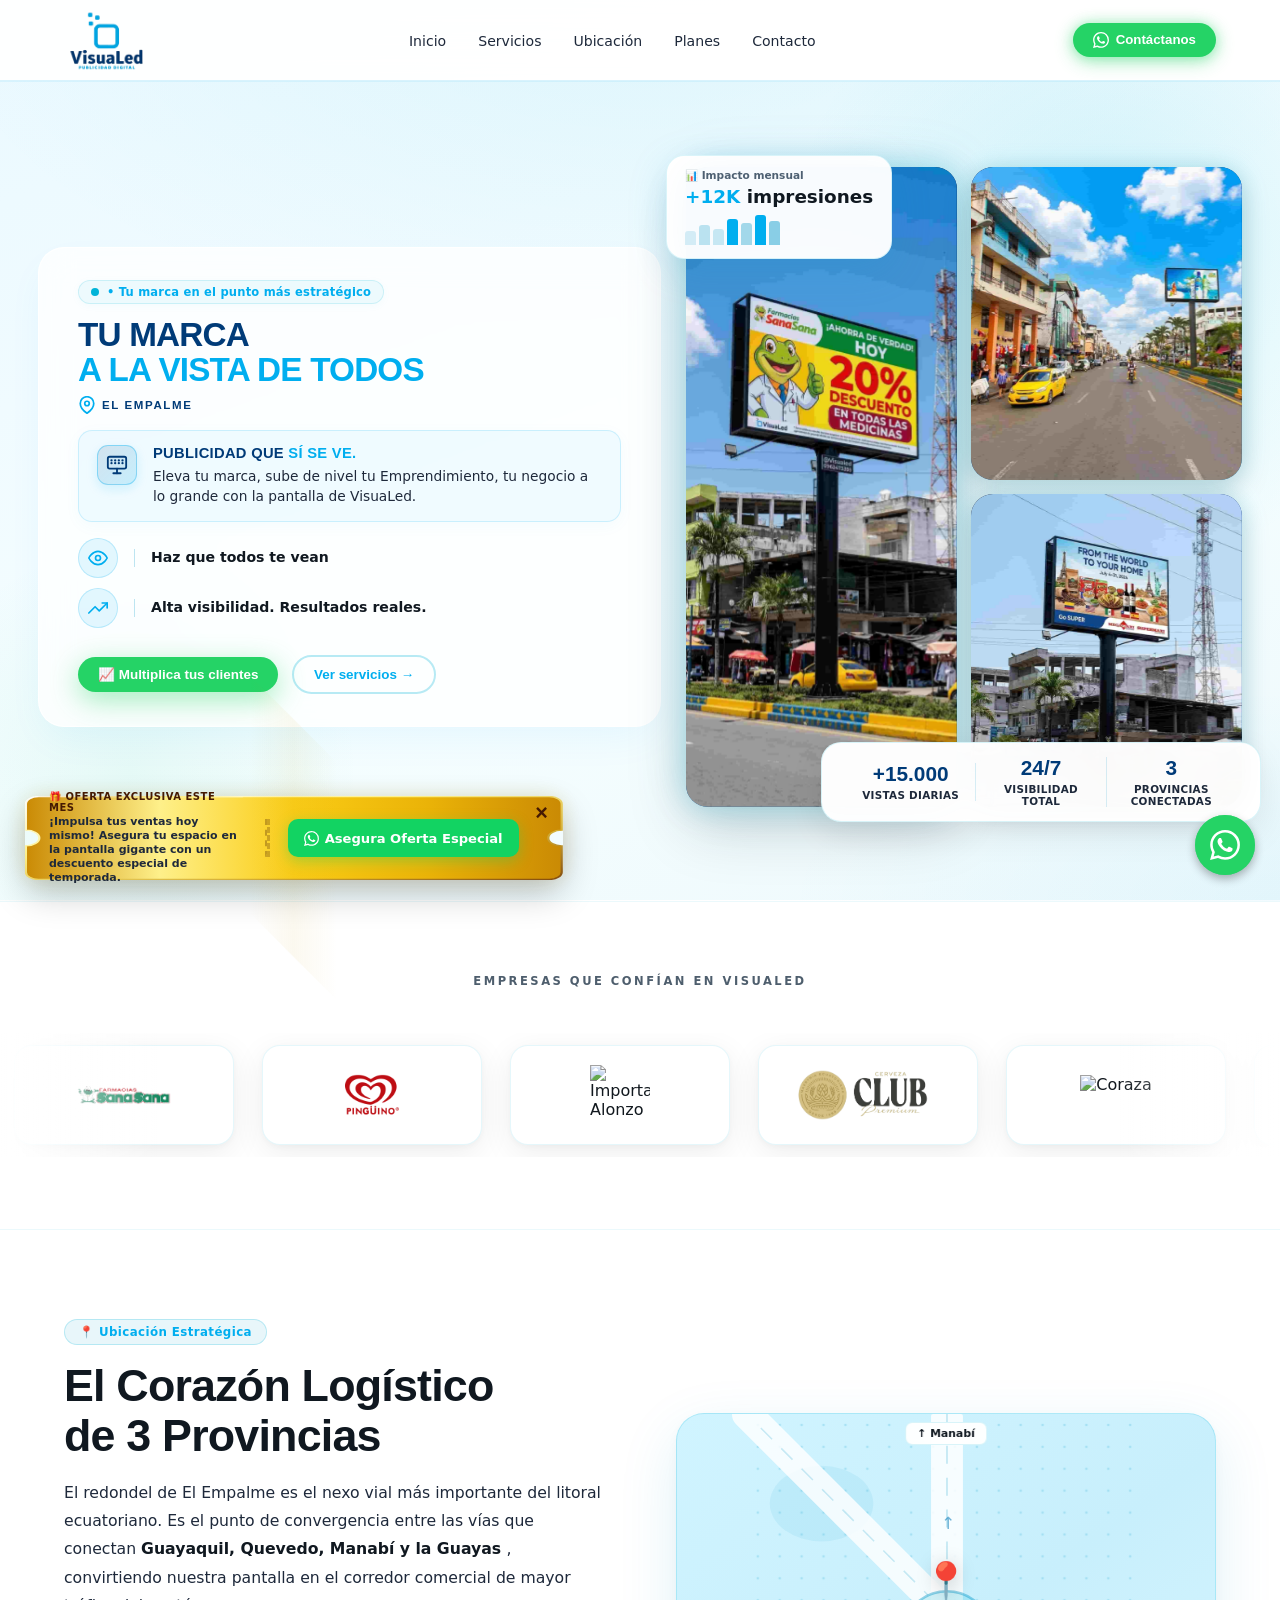
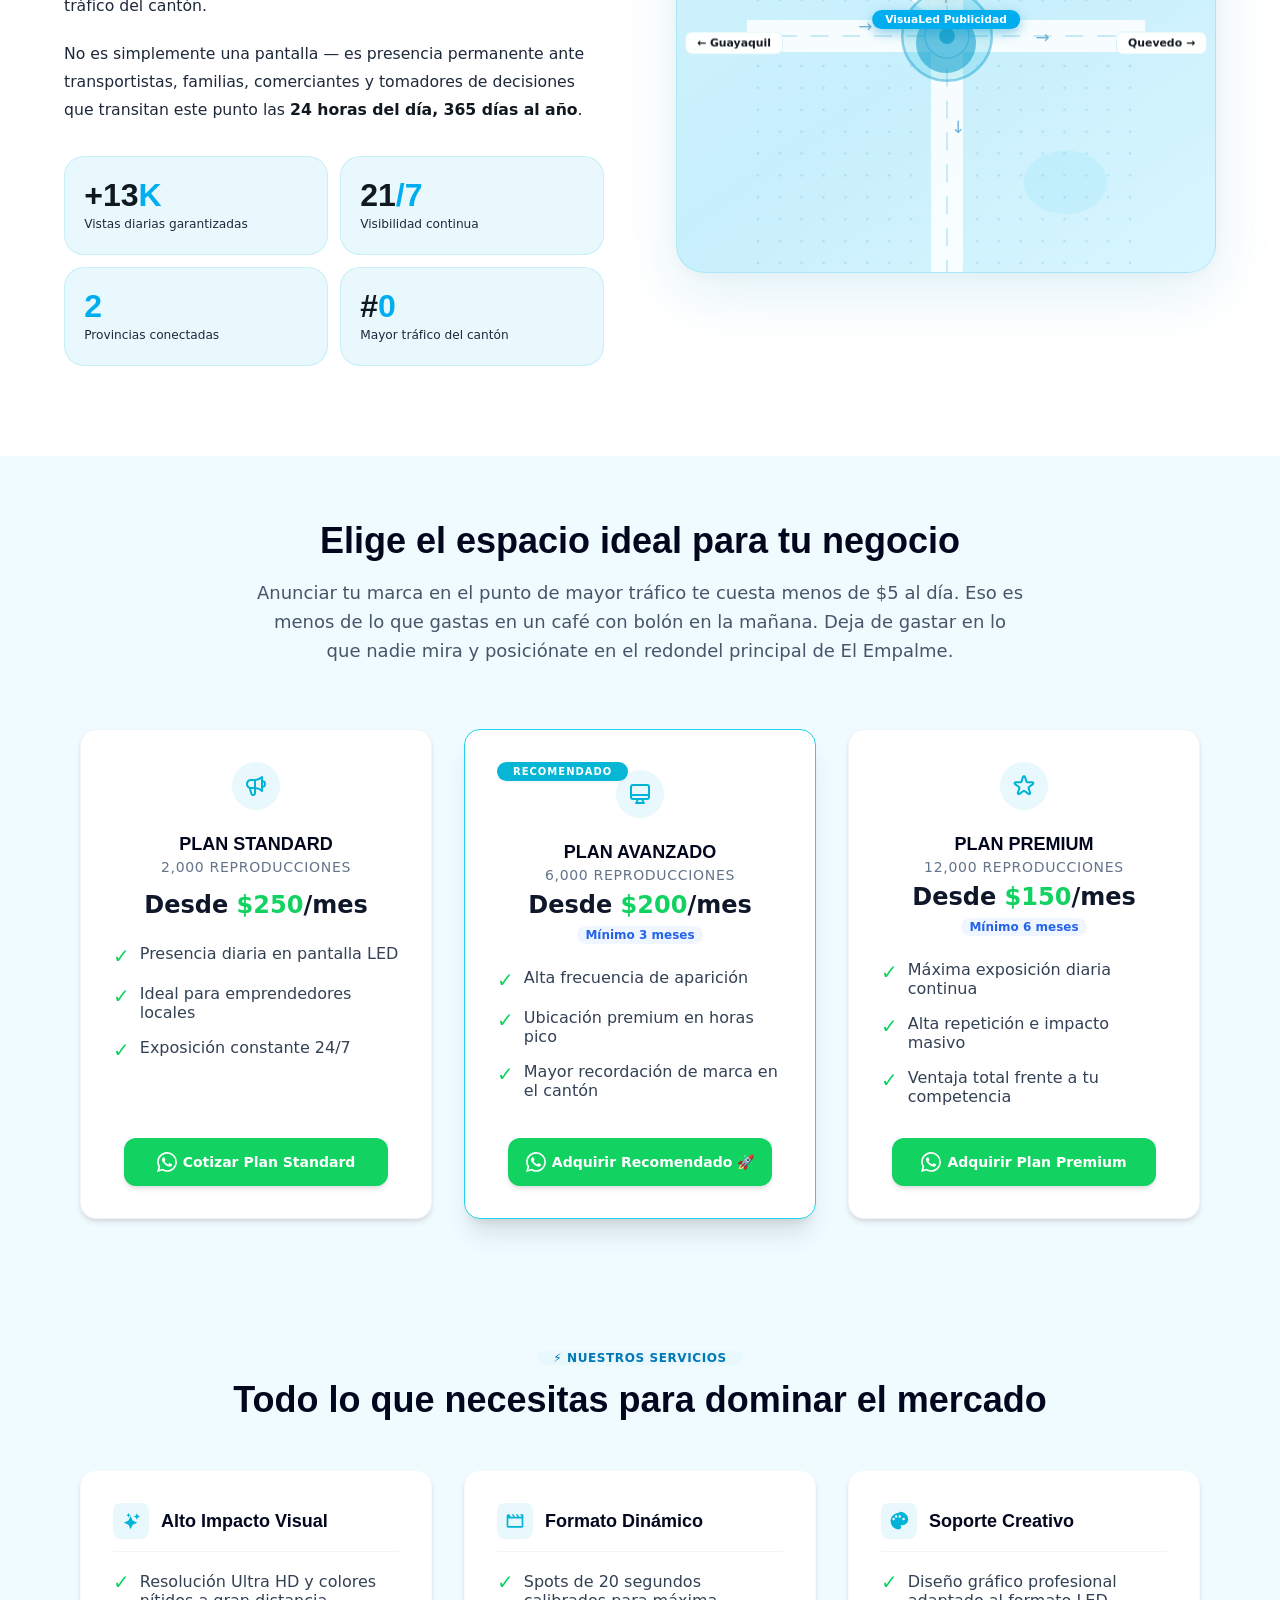
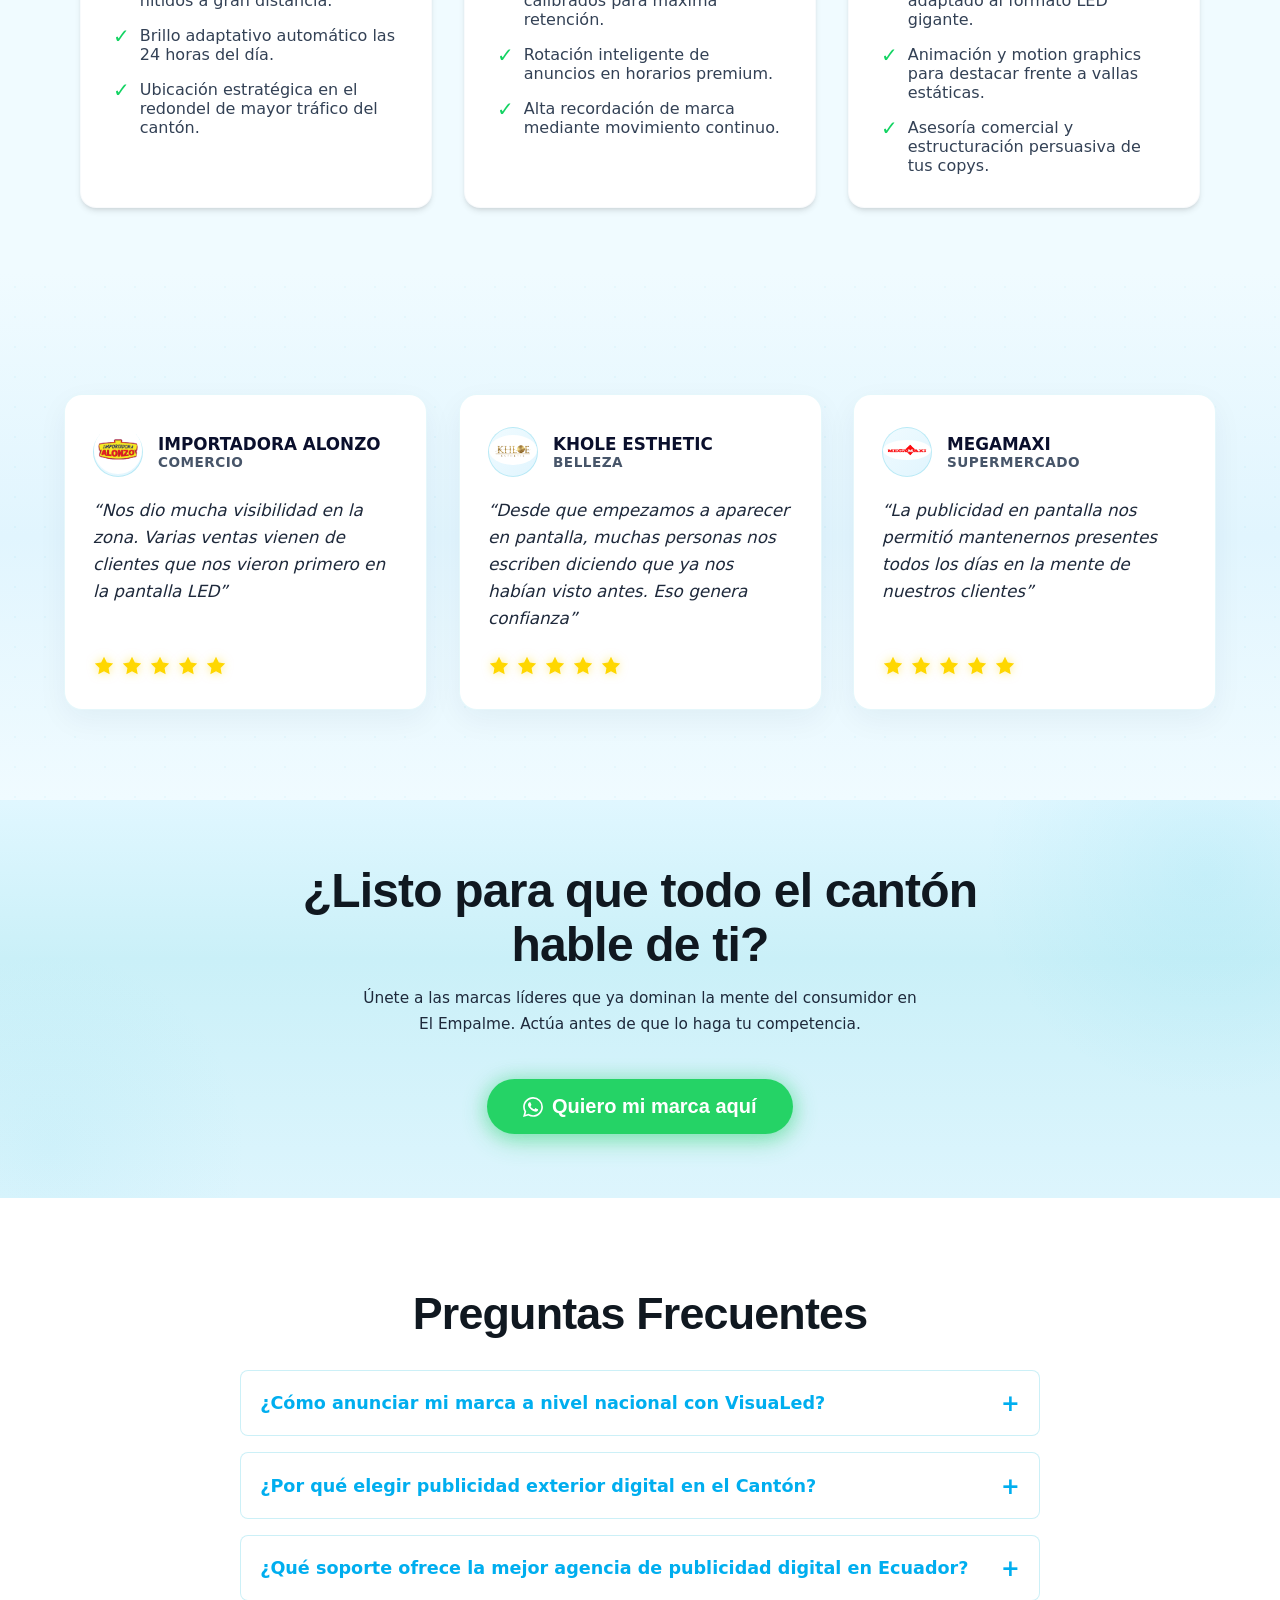
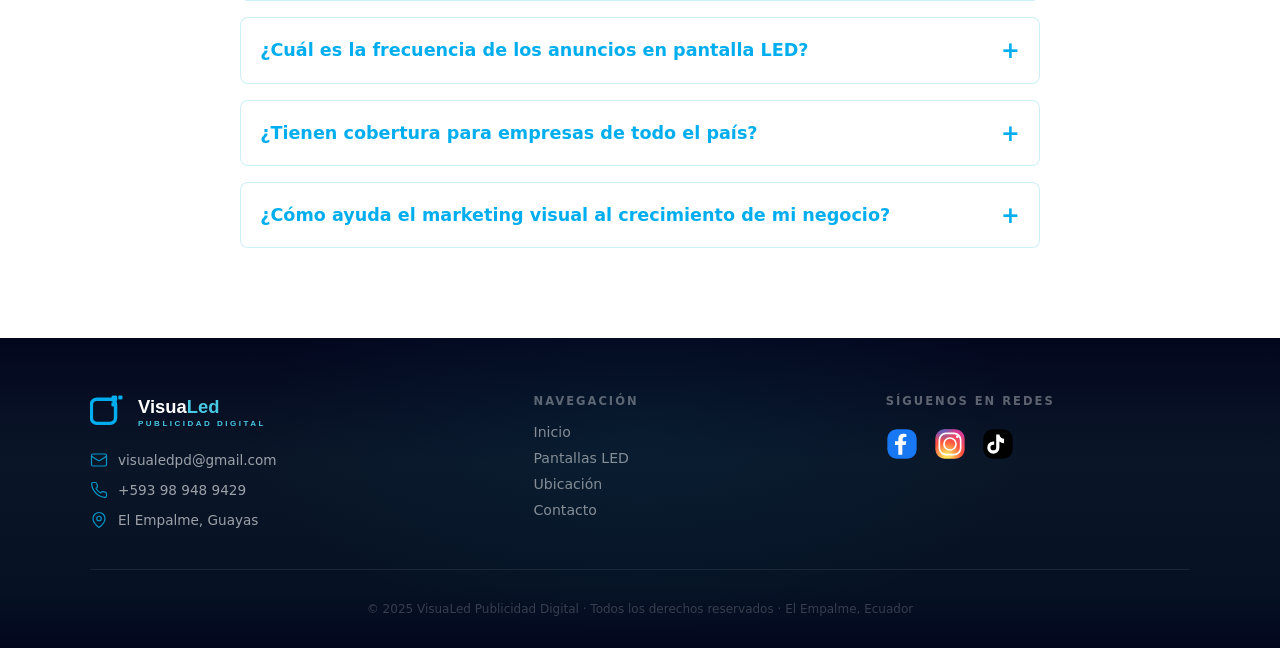
==== commit dc930baa: "feat: add navigation styling and update brand carousel with new assets" ====
--- a/index.html
+++ b/index.html
@@ -190,6 +190,112 @@
       transition: transform .25s ease
     }
 
+    .nav-links {
+      display: flex;
+      gap: 2rem;
+      list-style: none;
+      margin: 0;
+      padding: 0;
+    }
+
+    .nav-links a {
+      text-decoration: none;
+      color: #1e293b;
+      font-weight: 500;
+      font-size: .88rem;
+      transition: color .25s;
+      position: relative;
+      padding-bottom: 2px;
+    }
+
+    .nav-links a::after {
+      content: '';
+      position: absolute;
+      bottom: -2px;
+      left: 0;
+      right: 0;
+      height: 2px;
+      background: var(--cyan-mid, #00AEEF);
+      transform: scaleX(0);
+      transition: transform .3s;
+      border-radius: 2px;
+    }
+
+    .nav-links a:hover {
+      color: var(--cyan-mid, #00AEEF);
+    }
+
+    .nav-links a:hover::after {
+      transform: scaleX(1);
+    }
+
+    .btn-chat {
+      display: inline-flex;
+      align-items: center;
+      justify-content: center;
+      gap: 7px;
+      background: #25D366;
+      color: #ffffff !important;
+      padding: 9px 20px;
+      border-radius: 50px;
+      text-decoration: none !important;
+      font-weight: 700;
+      font-size: .83rem;
+      line-height: 1;
+      transition: all .3s ease;
+      white-space: nowrap;
+      flex-shrink: 0;
+      box-shadow: 0 4px 18px rgba(37, 211, 102, .45), 0 0 12px rgba(37, 211, 102, .25);
+    }
+
+    .btn-chat:hover {
+      transform: translateY(-2px);
+      box-shadow: 0 8px 28px rgba(37, 211, 102, .65), 0 0 24px rgba(37, 211, 102, .40);
+      background: #1ebe5d;
+      color: #ffffff !important;
+    }
+
+    .hamburger {
+      display: none;
+      flex-direction: column;
+      justify-content: center;
+      align-items: center;
+      cursor: pointer;
+      gap: 5px;
+      flex-shrink: 0;
+      width: 40px;
+      height: 40px;
+      background: transparent;
+      border: none;
+      padding: 0;
+      border-radius: 8px;
+      transition: background-color .2s ease;
+      -webkit-tap-highlight-color: transparent;
+    }
+
+    .hamburger span {
+      display: block;
+      width: 24px;
+      height: 2.5px;
+      background: #101820;
+      border-radius: 99px;
+      transition: transform .3s cubic-bezier(.4, 0, .2, 1), opacity .25s ease-in-out;
+      transform-origin: center;
+    }
+
+    .hamburger.open span:nth-child(1) {
+      transform: translateY(7.5px) rotate(45deg);
+    }
+
+    .hamburger.open span:nth-child(2) {
+      opacity: 0;
+      transform: scaleX(0);
+    }
+
+    .hamburger.open span:nth-child(3) {
+      transform: translateY(-7.5px) rotate(-45deg);
+    }
+
     #inicio {
       min-height: calc(100vh - 80px);
       padding: 0 5%;
@@ -1043,16 +1149,13 @@
 
           <!-- [MARCA 2] Pingüino -->
           <div class="brand-card">
-            <img src="imagenes/pinguino-pantalla-publicitaria.png" alt="Pingüino" width="320" height="320"
+            <img src="imagenes/pinguino-pantalla-publicitaria.webp" alt="Pingüino" width="320" height="320"
               loading="lazy">
           </div>
 
           <!-- [MARCA 3] Alonzo -->
           <div class="brand-card">
-            <picture>
-              <source srcset="imagenes/importadora-alonzo (1).webp" type="image/webp">
-              <img src="imagenes/importadora-alonzo (1).png" alt="Alonzo" width="225" height="225" loading="lazy">
-            </picture>
+            <img src="imagenes/importadora-alonzo.webp" alt="Importadora Alonzo" width="225" height="225" loading="lazy">
           </div>
 
           <!-- [MARCA 4] Cerveza Club -->
@@ -1063,15 +1166,17 @@
             </picture>
           </div>
 
-          <!-- [MARCA 5] Kloe Estethic -->
+          <!-- [MARCA 5] Coraza -->
           <div class="brand-card">
-            <picture>
-              <source srcset="imagenes/khol.webp" type="image/webp">
-              <img src="imagenes/khol.png" alt="Kloe Estethic" width="1080" height="602" loading="lazy">
-            </picture>
-          </div>
-
-          <!-- [MARCA 6] Megamaxi -->
+            <img src="imagenes/coraza.webp" alt="Coraza" width="320" height="180" loading="lazy">
+          </div>
+
+          <!-- [MARCA 6] GAD Municipal -->
+          <div class="brand-card">
+            <img src="imagenes/GAD.webp" alt="GAD Municipal" width="320" height="180" loading="lazy">
+          </div>
+
+          <!-- [MARCA 7] Megamaxi -->
           <div class="brand-card">
             <picture>
               <source srcset="imagenes/megamaxi-publicidad-digital.webp" type="image/webp">
@@ -1080,17 +1185,17 @@
             </picture>
           </div>
 
-          <!-- [MARCA 7] Natura -->
+          <!-- [MARCA 8] Natura -->
           <div class="brand-card">
             <img src="imagenes/natura.gif" alt="Natura" width="800" height="500" loading="lazy">
           </div>
 
-          <!-- [MARCA 8] Pilsener -->
+          <!-- [MARCA 9] Pilsener -->
           <div class="brand-card">
             <img src="imagenes/pilsener.png" alt="Pilsener" width="320" height="320" loading="lazy">
           </div>
 
-          <!-- DUPLICADO para el loop infinito -->
+          <!-- DUPLICADO para el loop infinito del carousel -->
           <div class="brand-card">
             <picture>
               <source srcset="imagenes/sana.webp" type="image/webp">
@@ -1098,14 +1203,11 @@
             </picture>
           </div>
           <div class="brand-card">
-            <img src="imagenes/pinguino-pantalla-publicitaria.png" alt="Pingüino" width="320" height="320"
+            <img src="imagenes/pinguino-pantalla-publicitaria.webp" alt="Pingüino" width="320" height="320"
               loading="lazy">
           </div>
           <div class="brand-card">
-            <picture>
-              <source srcset="imagenes/importadora-alonzo (1).webp" type="image/webp">
-              <img src="imagenes/importadora-alonzo (1).png" alt="Alonzo" width="225" height="225" loading="lazy">
-            </picture>
+            <img src="imagenes/importadora-alonzo.webp" alt="Importadora Alonzo" width="225" height="225" loading="lazy">
           </div>
           <div class="brand-card">
             <picture>
@@ -1114,10 +1216,10 @@
             </picture>
           </div>
           <div class="brand-card">
-            <picture>
-              <source srcset="imagenes/khol.webp" type="image/webp">
-              <img src="imagenes/khol.png" alt="Kloe Estethic" width="1080" height="602" loading="lazy">
-            </picture>
+            <img src="imagenes/coraza.webp" alt="Coraza" width="320" height="180" loading="lazy">
+          </div>
+          <div class="brand-card">
+            <img src="imagenes/GAD.webp" alt="GAD Municipal" width="320" height="180" loading="lazy">
           </div>
           <div class="brand-card">
             <picture>
@@ -1130,7 +1232,7 @@
             <img src="imagenes/natura.gif" alt="Natura" width="800" height="500" loading="lazy">
           </div>
           <div class="brand-card">
-            <img src="imagenes/Pilsenerlogo.png" alt="Pilsener" width="320" height="320" loading="lazy">
+            <img src="imagenes/pilsener.png" alt="Pilsener" width="320" height="320" loading="lazy">
           </div>
 
         </div>
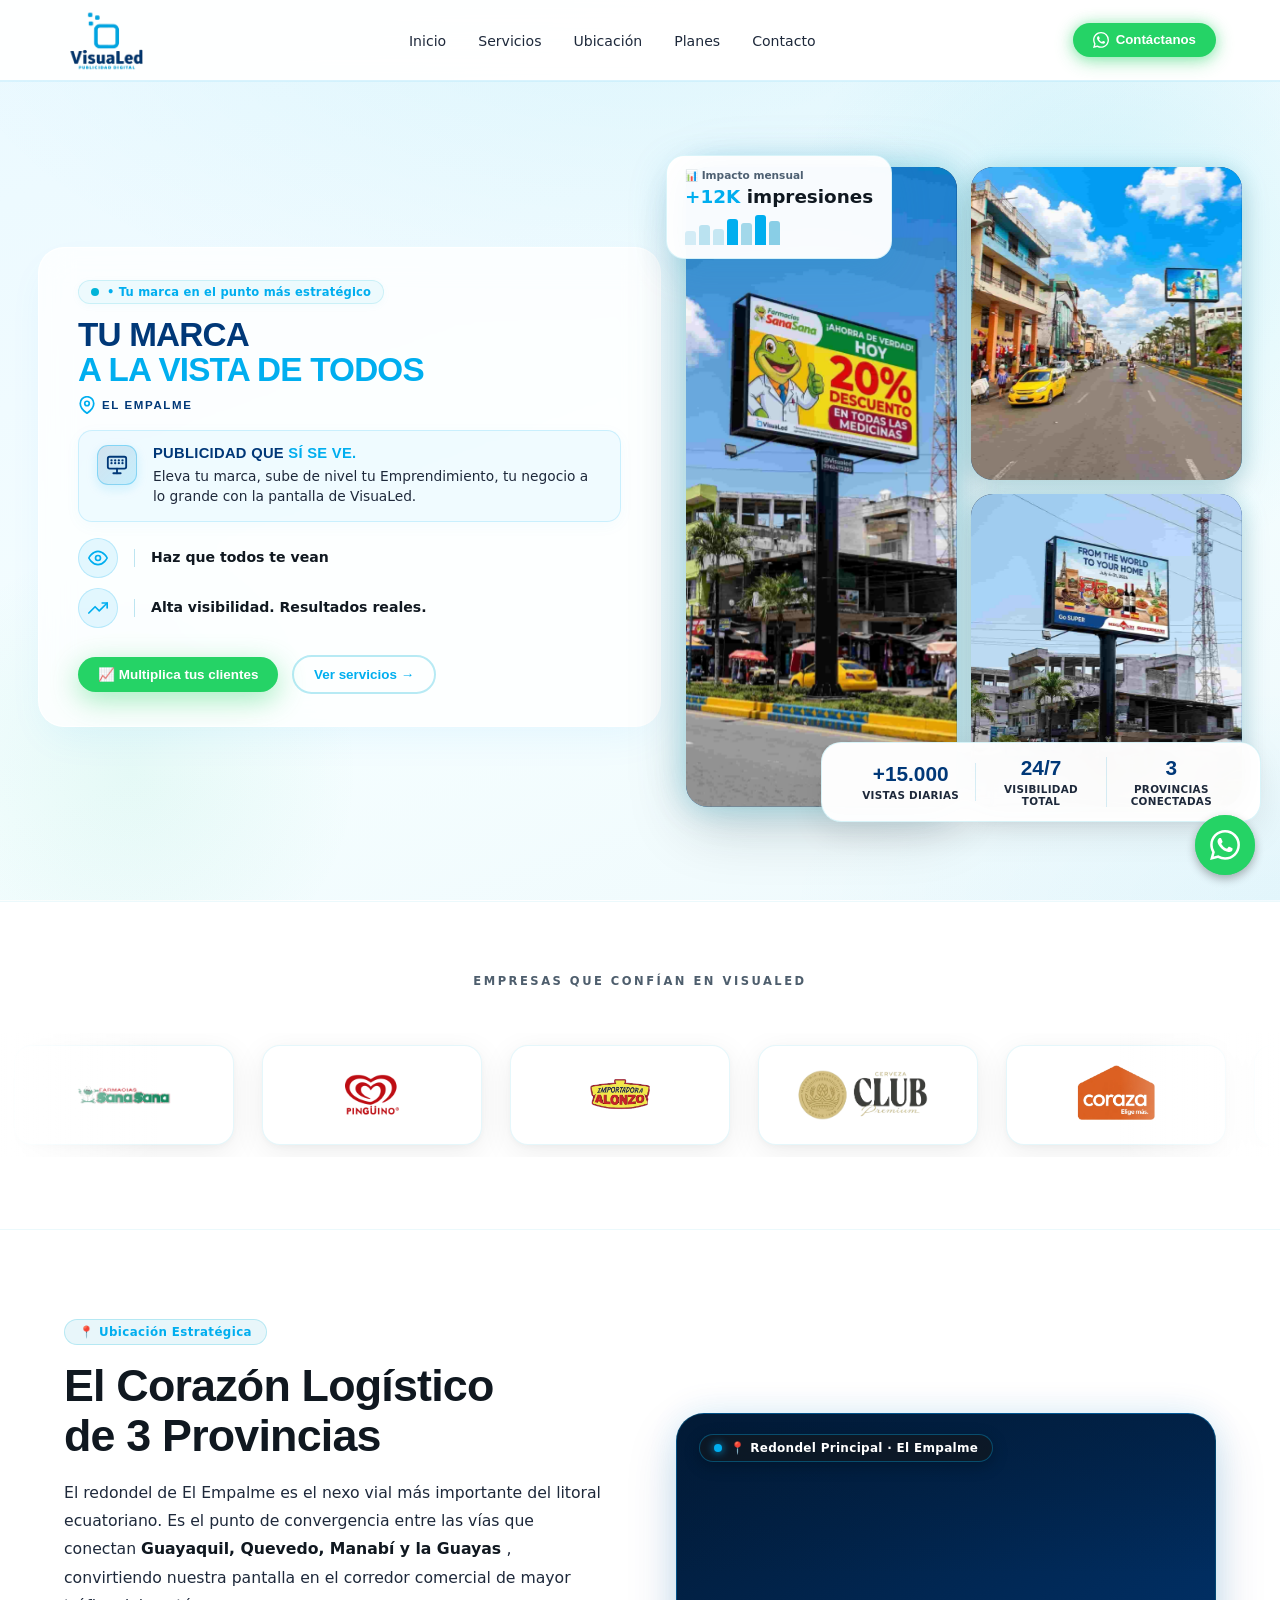
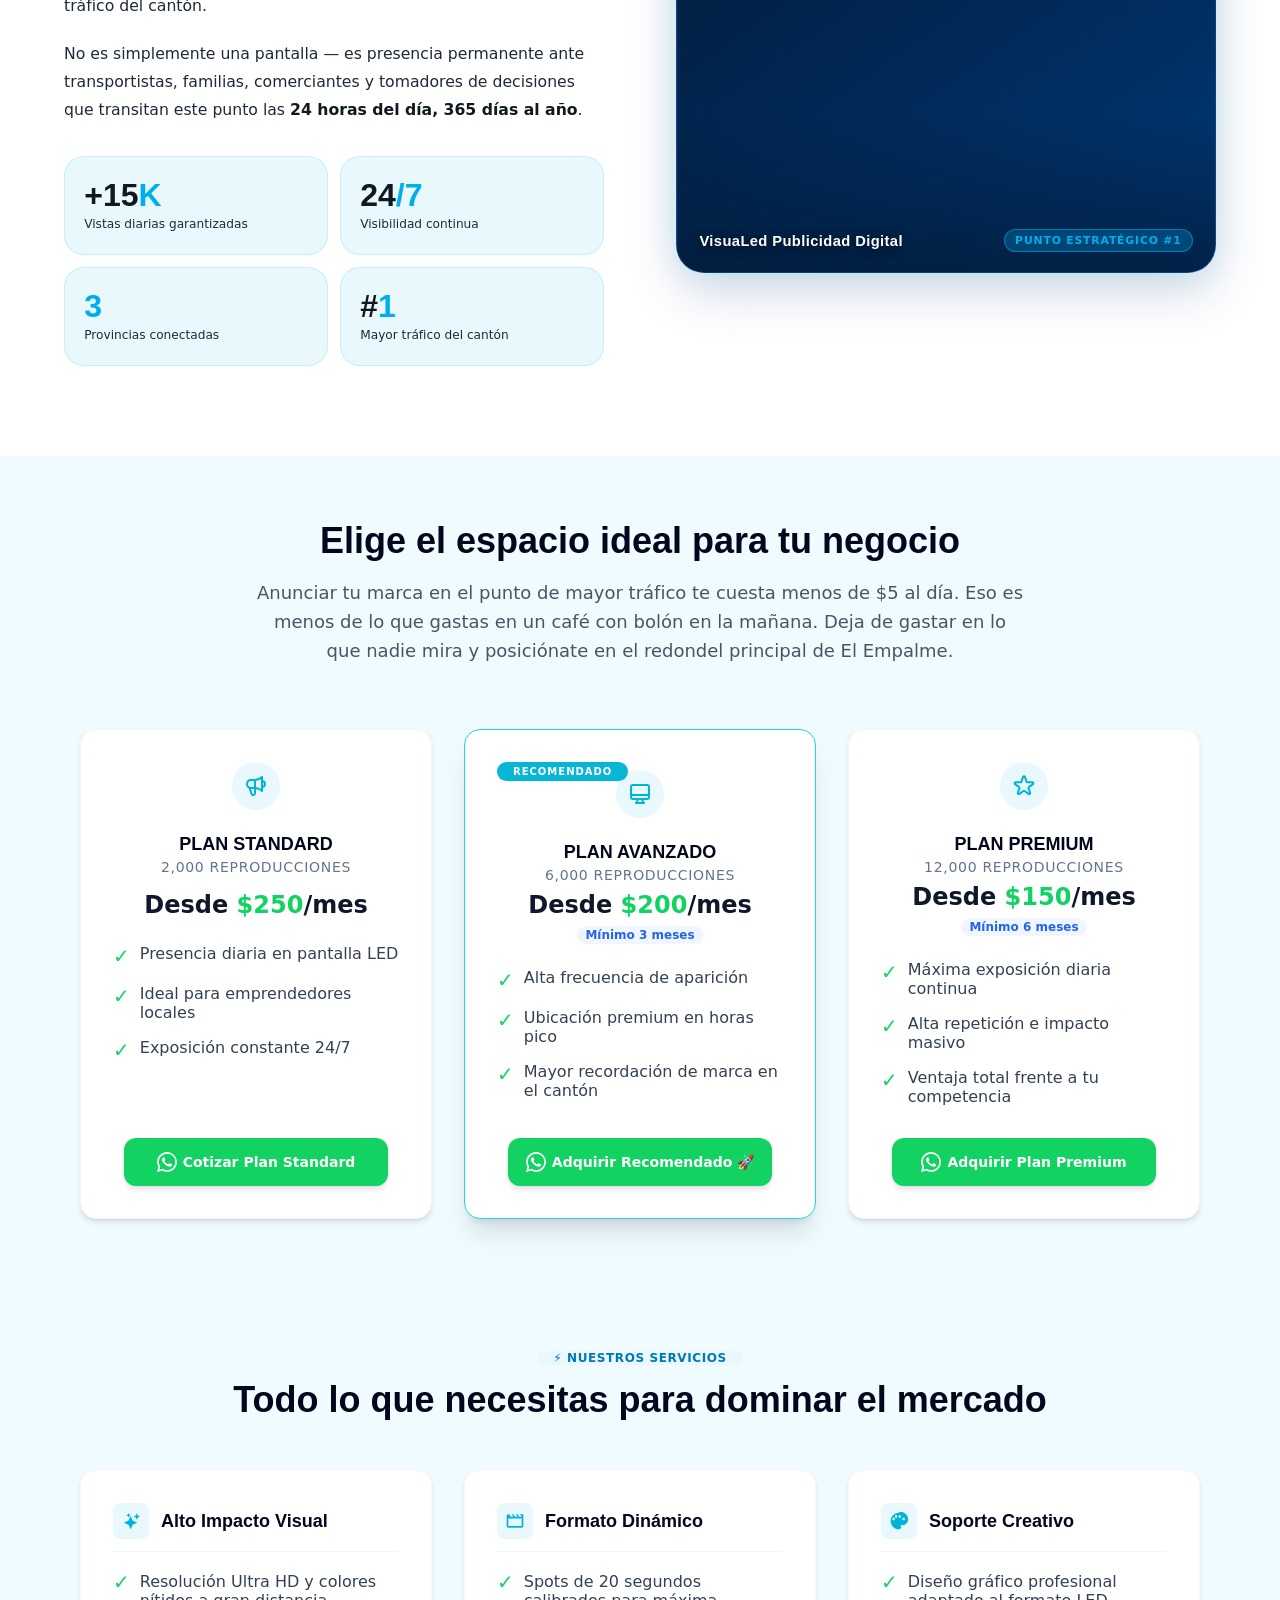
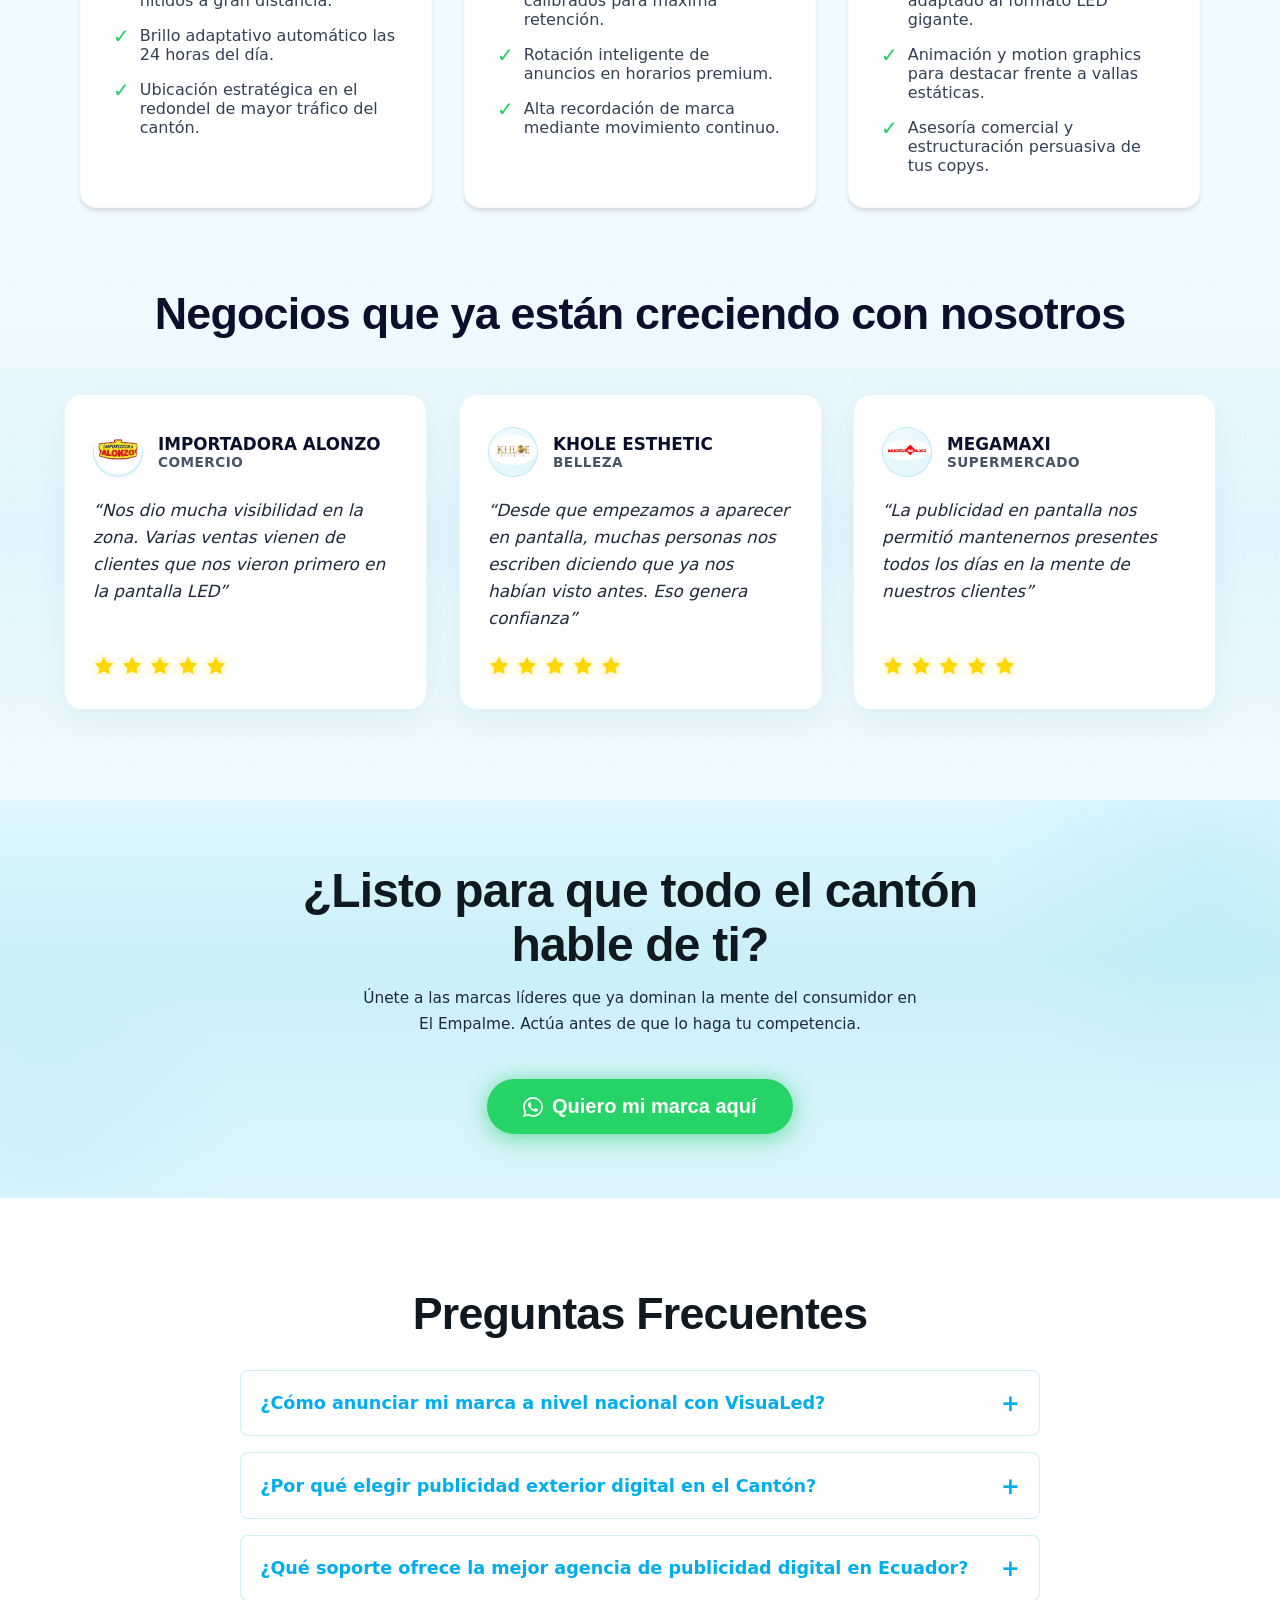
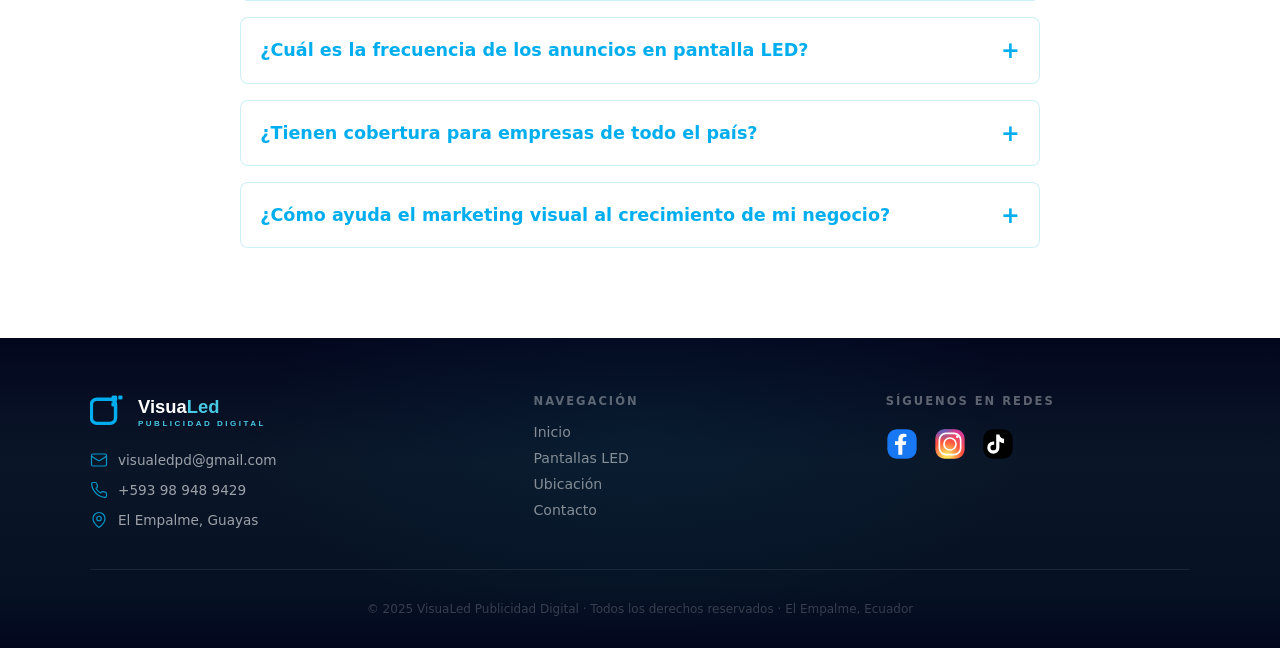
==== commit 00e54106: "feat: implement campaign registration page with form validation and new assets" ====
--- a/index.html
+++ b/index.html
@@ -106,12 +106,12 @@
   <!-- CSS crítico inline: pinta el hero en < 500ms en móvil (FCP boost) -->
   <style>
     :root {
-      --brand-blue: #003B78;
+      --brand-blue: #003878;
       --brand-celeste: #00AEEF;
       --brand-white: #ffffff;
       --brand-gray-light: #F2F5F8;
       --brand-grafito: #101820;
-      --cyan: #003B78;
+      --cyan: #003878;
       --cyan-mid: #00AEEF;
       --cyan-light: #00b4d8;
       --navy: #101820;
@@ -868,6 +868,141 @@
       .hero-ctas {
         margin-top: 0.5rem;
         gap: 0.85rem
+      }
+    }
+
+    /* ── TARJETA DE VIDEO: UBICACIÓN ESTRATÉGICA ── */
+    .loc-video-card {
+      position: relative;
+      border-radius: 28px;
+      overflow: hidden;
+      height: 460px;
+      min-height: 440px;
+      background: linear-gradient(145deg, #021a36, #003878);
+      border: 1.5px solid rgba(0, 174, 239, 0.28);
+      box-shadow: 0 20px 50px rgba(0, 56, 120, 0.18), 0 0 35px rgba(0, 174, 239, 0.12);
+      transition: transform 0.35s cubic-bezier(0.25, 0.46, 0.45, 0.94), box-shadow 0.35s ease, border-color 0.35s ease;
+      will-change: transform, opacity;
+      transform: translateZ(0);
+    }
+
+    .loc-video-card:hover {
+      transform: translateY(-4px) scale(1.01);
+      box-shadow: 0 26px 60px rgba(0, 56, 120, 0.25), 0 0 45px rgba(0, 174, 239, 0.22);
+      border-color: rgba(0, 174, 239, 0.5);
+    }
+
+    .loc-video-wrapper {
+      position: relative;
+      width: 100%;
+      height: 100%;
+    }
+
+    .loc-video {
+      width: 100%;
+      height: 100%;
+      object-fit: cover;
+      object-position: center;
+      display: block;
+    }
+
+    .loc-video-overlay {
+      position: absolute;
+      inset: 0;
+      pointer-events: none;
+      background: linear-gradient(180deg, rgba(2, 26, 54, 0.45) 0%, transparent 35%, transparent 65%, rgba(2, 26, 54, 0.75) 100%);
+      display: flex;
+      flex-direction: column;
+      justify-content: space-between;
+      padding: 1.25rem 1.4rem;
+    }
+
+    .loc-video-badge {
+      align-self: flex-start;
+      display: inline-flex;
+      align-items: center;
+      gap: 8px;
+      background: rgba(16, 24, 32, 0.78);
+      backdrop-filter: blur(12px);
+      -webkit-backdrop-filter: blur(12px);
+      border: 1px solid rgba(0, 174, 239, 0.35);
+      color: #ffffff;
+      padding: 6px 14px;
+      border-radius: 50px;
+      font-size: 0.75rem;
+      font-weight: 700;
+      letter-spacing: 0.3px;
+      box-shadow: 0 4px 15px rgba(0, 0, 0, 0.25);
+    }
+
+    .live-dot {
+      width: 8px;
+      height: 8px;
+      border-radius: 50%;
+      background: #00AEEF;
+      box-shadow: 0 0 8px #00AEEF;
+      animation: pulse-glow 1.8s infinite ease-in-out;
+    }
+
+    .loc-video-caption {
+      display: flex;
+      align-items: center;
+      justify-content: space-between;
+      gap: 10px;
+      flex-wrap: wrap;
+    }
+
+    .loc-video-sub {
+      color: #ffffff;
+      font-family: var(--font-heading);
+      font-weight: 800;
+      font-size: 0.92rem;
+      letter-spacing: 0.4px;
+      text-shadow: 0 2px 10px rgba(0, 0, 0, 0.6);
+    }
+
+    .loc-video-tag {
+      background: rgba(0, 174, 239, 0.25);
+      border: 1px solid rgba(0, 174, 239, 0.5);
+      color: #00AEEF;
+      font-size: 0.68rem;
+      font-weight: 800;
+      text-transform: uppercase;
+      letter-spacing: 0.8px;
+      padding: 4px 10px;
+      border-radius: 20px;
+      backdrop-filter: blur(8px);
+    }
+
+    @media (max-width: 960px) {
+      .loc-video-card {
+        height: clamp(320px, 75vw, 420px);
+        min-height: auto;
+        border-radius: 22px;
+      }
+    }
+
+    @media (max-width: 600px) {
+      .loc-video-card {
+        height: 320px;
+        border-radius: 20px;
+      }
+    }
+
+    @media (max-width: 480px) {
+      .loc-video-card {
+        height: 280px;
+        border-radius: 18px;
+      }
+      .loc-video-overlay {
+        padding: 0.9rem 1rem;
+      }
+      .loc-video-badge {
+        font-size: 0.68rem;
+        padding: 5px 11px;
+      }
+      .loc-video-sub {
+        font-size: 0.82rem;
       }
     }
   </style>
@@ -1161,8 +1296,8 @@
           <!-- [MARCA 4] Cerveza Club -->
           <div class="brand-card">
             <picture>
-              <source srcset="imagenes/cerveza-club (1).webp" type="image/webp">
-              <img src="imagenes/cerveza-club (1).png" alt="Cerveza Club" width="730" height="295" loading="lazy">
+              <source srcset="imagenes/cerveza-club.webp" type="image/webp">
+              <img src="imagenes/cerveza-club.png" alt="Cerveza Club" width="730" height="295" loading="lazy">
             </picture>
           </div>
 
@@ -1211,8 +1346,8 @@
           </div>
           <div class="brand-card">
             <picture>
-              <source srcset="imagenes/cerveza-club (1).webp" type="image/webp">
-              <img src="imagenes/cerveza-club (1).png" alt="Cerveza Club" width="730" height="295" loading="lazy">
+              <source srcset="imagenes/cerveza-club.webp" type="image/webp">
+              <img src="imagenes/cerveza-club.png" alt="Cerveza Club" width="730" height="295" loading="lazy">
             </picture>
           </div>
           <div class="brand-card">
@@ -1276,46 +1411,20 @@
             </div>
           </div>
 
-          <!-- Illustrated map -->
-          <div class="map-box fade-up d2">
-            <svg viewBox="0 0 400 460" xmlns="http://www.w3.org/2000/svg">
-              <defs>
-                <pattern id="dotGrid" width="22" height="22" patternUnits="userSpaceOnUse">
-                  <circle cx="11" cy="11" r="1.3" fill="rgba(0,150,199,0.18)" />
-                </pattern>
-              </defs>
-              <rect width="400" height="460" fill="url(#dotGrid)" />
-              <ellipse cx="75" cy="90" rx="52" ry="38" fill="rgba(0,150,199,0.08)" />
-              <ellipse cx="320" cy="370" rx="42" ry="32" fill="rgba(0,180,216,0.07)" />
-              <rect x="0" y="207" width="400" height="32" fill="rgba(255,255,255,0.85)" rx="2" />
-              <line x1="0" y1="223" x2="400" y2="223" stroke="rgba(0,150,199,0.25)" stroke-width="1.5"
-                stroke-dasharray="18,14" />
-              <rect x="185" y="0" width="32" height="460" fill="rgba(255,255,255,0.85)" rx="2" />
-              <line x1="201" y1="0" x2="201" y2="460" stroke="rgba(0,150,199,0.25)" stroke-width="1.5"
-                stroke-dasharray="18,14" />
-              <line x1="0" y1="0" x2="182" y2="182" stroke="rgba(255,255,255,0.82)" stroke-width="30"
-                stroke-linecap="round" />
-              <line x1="14" y1="14" x2="182" y2="182" stroke="rgba(0,150,199,0.2)" stroke-width="1.5"
-                stroke-dasharray="16,13" />
-              <circle cx="201" cy="223" r="45" fill="rgba(0,180,216,0.18)" stroke="rgba(0,150,199,0.4)"
-                stroke-width="2.5" />
-              <circle cx="201" cy="223" r="22" fill="rgba(208,244,255,0.9)" stroke="rgba(0,150,199,0.3)"
-                stroke-width="1.5" />
-              <circle cx="201" cy="223" r="8" fill="rgba(0,150,199,0.65)" />
-              <text x="112" y="219" fill="rgba(0,119,182,0.55)" font-size="17">→</text>
-              <text x="290" y="230" fill="rgba(0,119,182,0.55)" font-size="17">→</text>
-              <text x="195" y="115" fill="rgba(0,119,182,0.55)" font-size="17">↑</text>
-              <text x="205" y="320" fill="rgba(0,119,182,0.55)" font-size="17">↓</text>
-            </svg>
-            <span class="map-lbl" style="left:8px;top:50%;transform:translateY(-50%);">← Guayaquil</span>
-            <span class="map-lbl" style="right:8px;top:50%;transform:translateY(-50%);">Quevedo →</span>
-            <span class="map-lbl" style="top:8px;left:50%;transform:translateX(-50%);">↑ Manabí</span>
-            <div class="pulse-wrap">
-              <div class="pulse-ring"></div>
-            </div>
-            <div class="pin-wrap">
-              <span class="pin-em">📍</span>
-              <span class="pin-name">VisuaLed Publicidad</span>
+          <!-- Video de Ubicación Estratégica -->
+          <div class="loc-video-card fade-up d2">
+            <div class="loc-video-wrapper">
+              <video class="loc-video" src="videos/video-visualed.mp4" autoplay loop muted playsinline preload="metadata" title="Pantalla LED VisuaLed en el Redondel de El Empalme"></video>
+              <div class="loc-video-overlay">
+                <div class="loc-video-badge">
+                  <span class="live-dot"></span>
+                  <span>📍 Redondel Principal · El Empalme</span>
+                </div>
+                <div class="loc-video-caption">
+                  <span class="loc-video-sub">VisuaLed Publicidad Digital</span>
+                  <span class="loc-video-tag">Punto estratégico #1</span>
+                </div>
+              </div>
             </div>
           </div>
         </div>
@@ -1638,8 +1747,8 @@
               <div class="t-logo">
                 <!-- Reemplaza el src con la ruta del logo real -->
                 <picture>
-                  <source srcset="imagenes/importadora-alonzo (1).webp" type="image/webp">
-                  <img src="imagenes/importadora-alonzo (1).png" alt="Importadora Alonzo" width="225" height="225"
+                  <source srcset="imagenes/importadora-alonzo.webp" type="image/webp">
+                  <img src="imagenes/importadora-alonzo.png" alt="Importadora Alonzo" width="225" height="225"
                     loading="lazy"
                     style="width:100%; height:100%; object-fit:contain; border-radius:50%; padding:4px; box-sizing:border-box; background:#fff;">
                 </picture>
--- a/styles/style.min.css
+++ b/styles/style.min.css
@@ -1 +1 @@
-@import url('https://fonts.googleapis.com/css2?family=Montserrat:ital,wght@0,400..900;1,400..900&family=Poppins:ital,wght@0,300..800;1,300..800&display=swap');:root{--brand-blue:#003B78;--brand-celeste:#00AEEF;--brand-white:#ffffff;--brand-gray-light:#F2F5F8;--brand-grafito:#101820;--cyan:#003B78;--cyan-mid:#00AEEF;--cyan-light:#00b4d8;--cyan-lighter:#48cae4;--cyan-bg:#e8f8fc;--cyan-bg2:#caf0f8;--emerald:#10b981;--emerald-dark:#059669;--navy:#101820;--navy-mid:#1e293b;--slate:#1e293b;--slate-light:#475569;--white:#ffffff;--font-heading:'Montserrat',sans-serif;--font-body:'Poppins',system-ui,-apple-system,sans-serif}*,*::before,*::after{margin:0;padding:0;box-sizing:border-box}html{scroll-behavior:smooth;scroll-padding-top:80px}body{font-family:var(--font-body);background:linear-gradient( 160deg,#eaf9ff 0%,#f0fbff 30%,#f5feff 60%,#eef9fc 100% );background-attachment:fixed;color:var(--navy);overflow-x:hidden}h1,h2,h3,h4,h5,h6,.hero-title,.hero-titulo,.sec-title,.sec-title-glow,.logo-name,.logo-sub,.srv-name,.service-name,.mc-title,.ct-title,.redes-titulo,.foot-logo-name,.foot-logo-sub,.testim-hdr,.btn-primary,.btn-outline,.btn-chat,.btn-wa-big,.btn-wa-modern,.hm-num,.st-num,.metrica-numero,.metric-number,.bg-visual-counter{font-family:var(--font-heading)}header{position:sticky;top:0;z-index:1000;background:rgba(255,255,255,0.95);backdrop-filter:blur(24px);-webkit-backdrop-filter:blur(24px);border-bottom:1px solid rgba(0,174,239,0.15);box-shadow:0 1px 0 rgba(0,174,239,0.08)}nav{display:flex;align-items:center;justify-content:space-between;height:80px;max-width:1300px;margin:0 auto;padding:0 5%;gap:1rem}.logo{display:flex;align-items:center;gap:11px;text-decoration:none;flex-shrink:0}.logo img,.header-logo-img{height:64px;max-height:66px;width:auto;object-fit:contain;display:block;transition:transform .25s ease}.logo:hover img,.logo:hover .header-logo-img{transform:scale(1.03)}.logo-svg-wrap{flex-shrink:0}.logo-text-wrap{display:flex;flex-direction:column;line-height:1}.logo-name{font-family:var(--font-heading);font-size:clamp(.95rem,1.8vw,1.18rem);font-weight:900;color:var(--brand-blue);letter-spacing:-0.3px}.logo-name em{font-style:normal;color:var(--brand-celeste)}.logo-sub{font-family:var(--font-heading);font-size:.52rem;font-weight:800;letter-spacing:2.5px;color:var(--brand-blue);text-transform:uppercase;margin-top:2px}.nav-links{display:flex;gap:2rem;list-style:none}.nav-links a{text-decoration:none;color:var(--slate);font-weight:500;font-size:.88rem;transition:color .25s;position:relative;padding-bottom:2px}.nav-links a::after{content:'';position:absolute;bottom:-2px;left:0;right:0;height:2px;background:var(--cyan-mid);transform:scaleX(0);transition:transform .3s;border-radius:2px}.nav-links a:hover{color:var(--cyan-mid)}.nav-links a:hover::after{transform:scaleX(1)}.btn-chat{display:inline-flex;align-items:center;gap:7px;background:#25D366;color:#fff;padding:9px 20px;border-radius:50px;text-decoration:none;font-weight:700;font-size:.83rem;transition:all .3s;white-space:nowrap;flex-shrink:0;box-shadow:0 4px 18px rgba(37,211,102,.45),0 0 12px rgba(37,211,102,.25)}.btn-chat:hover{transform:translateY(-2px);box-shadow:0 8px 28px rgba(37,211,102,.65),0 0 24px rgba(37,211,102,.40);background:#1ebe5d}.hamburger{display:none;flex-direction:column;justify-content:center;align-items:center;cursor:pointer;gap:5px;flex-shrink:0;width:40px;height:40px;background:transparent;border:none;padding:0}.hamburger span{display:block;width:24px;height:2.5px;background:var(--navy);border-radius:99px;transition:transform 0.3s cubic-bezier(0.4,0,0.2,1),opacity 0.25s ease-in-out;transform-origin:center}.hamburger.open span:nth-child(1){transform:translateY(7.5px) rotate(45deg)}.hamburger.open span:nth-child(2){opacity:0;transform:scaleX(0)}.hamburger.open span:nth-child(3){transform:translateY(-7.5px) rotate(-45deg)}#inicio{min-height:calc(100vh - 68px);padding:0 5%;position:relative;overflow:hidden;display:flex;align-items:center;background:radial-gradient( ellipse 80% 60% at 50% -10%,rgba(0,180,216,0.07) 0%,transparent 70% ),radial-gradient( ellipse 60% 40% at 100% 100%,rgba(0,174,239,0.05) 0%,transparent 65% )}.blob1{position:absolute;pointer-events:none;top:-180px;right:-180px;width:700px;height:700px;background:radial-gradient(circle,rgba(0,180,216,.13) 0%,transparent 65%);border-radius:50%}.blob2{position:absolute;pointer-events:none;bottom:-120px;left:-120px;width:500px;height:500px;background:radial-gradient(circle,rgba(16,185,129,.07) 0%,transparent 65%);border-radius:50%}.hero-grid{display:grid;grid-template-columns:1fr 1fr;gap:2.5rem;max-width:none;margin:0 auto;width:100%;align-items:stretch;position:relative;z-index:1;padding:1rem 0 1.5rem}.hero-tag{display:inline-flex;align-items:center;gap:8px;background:rgba(0,150,199,.09);border:1px solid rgba(0,180,216,.22);color:var(--cyan-mid);padding:7px 16px;border-radius:50px;font-size:.76rem;font-weight:700;margin-bottom:1.5rem;letter-spacing:.4px}.hero-tag .dot{width:7px;height:7px;border-radius:50%;background:var(--cyan-light);animation:blink 1.8s infinite}@keyframes blink{0%,100%{opacity:1}50%{opacity:.25}}h1.hero-title{font-size:clamp(1.8rem,3.2vw,2.6rem);font-weight:900;line-height:1.04;color:var(--navy);margin-bottom:0.75rem;letter-spacing:-0.8px}h1.hero-title .accent{color:var(--cyan-mid)}.hero-sub{font-size:clamp(.82rem,1.2vw,0.94rem);color:var(--slate);line-height:1.6;margin-bottom:1.6rem;max-width:440px}.hero-ctas{display:flex;gap:0.75rem;flex-wrap:wrap;align-items:center;margin-bottom:1.8rem}.hero-left .hero-ctas:last-child{margin-bottom:0}.btn-primary{display:inline-flex;align-items:center;gap:8px;background:#25D366;color:#fff;padding:11px 22px;border-radius:50px;text-decoration:none;font-weight:800;font-size:.85rem;transition:all .3s;box-shadow:0 8px 28px rgba(37,211,102,.42)}.btn-primary:hover{transform:translateY(-3px);box-shadow:0 14px 38px rgba(37,211,102,.55);background:#1ebe5d}.btn-outline{display:inline-flex;align-items:center;gap:8px;background:transparent;border:2px solid rgba(0,180,216,.28);color:var(--cyan-mid);padding:11px 22px;border-radius:50px;text-decoration:none;font-weight:700;font-size:.85rem;transition:all .3s}.btn-outline:hover{background:rgba(0,150,199,.07);border-color:var(--cyan-mid)}.hero-metrics{display:flex;gap:2rem;flex-wrap:wrap}.hm-num{font-size:1.6rem;font-weight:900;color:var(--navy);line-height:1}.hm-num span{color:var(--cyan-mid)}.hm-lbl{font-size:.76rem;color:var(--slate-light);margin-top:3px;font-weight:500}.hm-div{width:1px;background:rgba(0,150,199,.15);height:32px;align-self:center}.hero-right-wrap{position:relative;height:clamp(420px,calc(100vh - 130px),640px);perspective:1000px;transform-style:preserve-3d}.mosaic-grid{display:grid;grid-template-columns:1fr 1fr;grid-template-rows:1fr 1fr;gap:14px;height:100%;position:relative;z-index:1;transition:transform .6s cubic-bezier(.25,.46,.45,.94);will-change:transform}.hero-left{position:relative;padding:1.6rem 2rem;border-radius:24px;background:rgba(255,255,255,0.65);backdrop-filter:blur(16px);-webkit-backdrop-filter:blur(16px);border:1px solid transparent;background-image:linear-gradient(rgba(255,255,255,0.65),rgba(255,255,255,0.65)),linear-gradient(135deg,rgba(255,255,255,0.95) 0%,rgba(0,180,216,0.25) 40%,rgba(255,255,255,0.1) 100%);background-origin:padding-box,border-box;background-clip:padding-box,border-box;box-shadow:0 8px 40px rgba(0,150,199,.08),inset 0 0 0 0 transparent;display:flex;flex-direction:column;justify-content:center}.text-destacado{color:#0099ff;font-weight:900}.hero-desc{font-size:0.95rem;color:#64748b;line-height:1.55;margin-bottom:1.25rem;font-weight:400}.resaltado-marca{color:var(--brand-blue,#003B78);font-weight:900;display:inline-block}.resaltado-localizacion{color:var(--brand-celeste,#00AEEF);font-weight:900;display:inline-block}.hero-location-badge{display:inline-flex;align-items:center;gap:6px;font-family:var(--font-heading);font-weight:800;font-size:0.72rem;letter-spacing:1.6px;color:var(--brand-blue);margin-top:-0.1rem;margin-bottom:0.65rem;text-transform:uppercase}.hero-location-badge svg{color:var(--brand-celeste);flex-shrink:0}.hero-feature-screen{display:flex;align-items:flex-start;gap:0.85rem;margin-bottom:0.6rem;background:rgba(0,174,239,0.04);border:1px solid rgba(0,174,239,0.14);padding:11px 15px;border-radius:14px;box-shadow:0 4px 16px rgba(0,150,199,0.04)}.feature-screen-icon-wrap{width:44px;height:44px;border-radius:14px;background:linear-gradient(135deg,rgba(0,59,120,0.12),rgba(0,174,239,0.18));border:1.5px solid rgba(0,174,239,0.35);display:flex;align-items:center;justify-content:center;color:var(--brand-blue);flex-shrink:0;box-shadow:0 4px 12px rgba(0,174,239,0.15)}.feature-screen-icon-wrap svg{width:26px;height:26px;stroke:var(--brand-blue)}.feature-screen-content{display:flex;flex-direction:column}.hero-sub-title{font-family:var(--font-heading);font-size:1.05rem;font-weight:900;color:var(--brand-blue);letter-spacing:0.4px;margin-bottom:0.25rem;text-transform:uppercase;line-height:1.2}.hero-sub-title span{color:var(--brand-celeste)}.hero-screen-desc{color:var(--brand-grafito,#101820);font-size:0.92rem;line-height:1.55;font-weight:500;margin:0}.info-bloques{display:flex;flex-direction:column;gap:0.6rem;margin:0.6rem 0 0.9rem 0}.info-item{display:flex;align-items:center;gap:0.85rem}.info-icono-wrapper{display:flex;align-items:center;justify-content:center;color:var(--brand-celeste);width:34px;height:34px;border-radius:50%;background:rgba(0,174,239,0.1);border:1px solid rgba(0,174,239,0.2);flex-shrink:0}.info-icono-wrapper svg{width:18px;height:18px}.info-divisor{width:1px;height:18px;background:rgba(0,150,199,0.25);align-self:center}.info-contenido{display:flex;align-items:center}.info-texto-enfasis{font-size:0.92rem;font-weight:600;color:var(--brand-grafito,#101820);line-height:1.4}.m-card{border-radius:22px;overflow:hidden;position:relative;box-shadow:0 0 30px rgba(0,180,216,.25),0 0 60px rgba(0,180,216,.10),0 20px 60px rgba(0,0,0,.18);background:linear-gradient(145deg,#03071e,#023e8a,#0077b6);transition:transform .35s,box-shadow .35s;will-change:transform,opacity;transform:translateZ(0)}.m-card:hover{transform:scale(1.025);box-shadow:0 0 40px rgba(0,180,216,.35),0 0 80px rgba(0,180,216,.15),0 28px 70px rgba(0,0,0,.22)}.m-main{grid-row:1/3}.m-sm1,.m-sm2{box-shadow:0 0 25px rgba(0,180,216,.20),0 10px 30px rgba(0,0,0,.15);display:flex;align-items:center;justify-content:center}.slider-img{position:absolute;inset:0;width:100%;height:100%;object-fit:cover !important;object-position:center;opacity:0;z-index:1;transition:opacity .8s ease-in-out;will-change:opacity}.slider-img.active{opacity:1;z-index:2}.fc{position:absolute;z-index:20;background:rgba(255,255,255,.97);backdrop-filter:blur(14px);border:1px solid rgba(0,180,216,.14);border-radius:18px;padding:13px 18px;box-shadow:0 10px 40px rgba(0,150,199,0.15);will-change:transform,opacity}.fc1{top:-12px;left:-20px;animation:floatYAndPulse 3.5s ease-in-out infinite}.fc2{bottom:-8px;right:-16px;animation:floatY 3.5s ease-in-out infinite 1.75s}@keyframes floatY{0%,100%{transform:translateY(0)}50%{transform:translateY(-9px)}}@keyframes floatYAndPulse{0%,100%{transform:translateY(0)}50%{transform:translateY(-9px)}}.fc-tag{font-size:.66rem;font-weight:600;color:var(--slate-light);margin-bottom:4px}.fc-val{font-size:1.15rem;font-weight:900;color:var(--navy)}.fc-val em{font-style:normal;color:var(--cyan-mid)}.fc-bars{display:flex;gap:3px;margin-top:8px;align-items:flex-end;height:30px}@keyframes barLiveChart{0%,100%{transform:scaleY(1)}50%{transform:scaleY(0.55)}}.fc-bar-item{width:11px;border-radius:3px 3px 0 0;transform-origin:bottom;animation:barLiveChart 2.2s ease-in-out infinite}.fc-bar-item:nth-child(1){animation-delay:0.1s}.fc-bar-item:nth-child(2){animation-delay:0.4s}.fc-bar-item:nth-child(3){animation-delay:0.2s}.fc-bar-item:nth-child(4){animation-delay:0.6s}.fc-bar-item:nth-child(5){animation-delay:0.3s}.fc-bar-item:nth-child(6){animation-delay:0.7s}.fc-bar-item:nth-child(7){animation-delay:0.5s}.trust-bar{padding:4.5rem 0;overflow:hidden;background:white;border-top:1px solid rgba(0,180,216,.08);border-bottom:1px solid rgba(0,180,216,.08)}.trust-title{text-align:center;font-size:.72rem;font-weight:700;color:var(--slate-light);text-transform:uppercase;letter-spacing:2.5px;margin-bottom:2.8rem}.slider-outer{overflow:hidden;position:relative}.slider-outer::before,.slider-outer::after{content:'';position:absolute;top:0;bottom:0;width:160px;z-index:2;pointer-events:none}.slider-outer::before{left:0;background:linear-gradient(to right,white,transparent)}.slider-outer::after{right:0;background:linear-gradient(to left,white,transparent)}.slider-track{display:flex;align-items:center;width:max-content;animation:slide 36s linear infinite;padding:12px 0}.slider-track:hover{animation-play-state:paused}@keyframes slide{0%{transform:translateX(0)}100%{transform:translateX(-50%)}}.brand-card{display:inline-flex;align-items:center;justify-content:center;min-width:220px;height:100px;margin:0 14px;background:#ffffff;border-radius:18px;border:1px solid rgba(0,180,216,.10);box-shadow:0 8px 32px rgba(0,0,0,.07),0 2px 8px rgba(0,0,0,.04);transition:all .35s cubic-bezier(.25,.46,.45,.94);cursor:default;overflow:hidden;padding:16px 28px;flex-shrink:0;will-change:transform,opacity;transform:translateZ(0)}.brand-card:hover{transform:translateY(-5px);box-shadow:0 20px 50px rgba(0,150,199,.15),0 4px 16px rgba(0,0,0,.06);border-color:rgba(0,180,216,.22)}.brand-card img{max-width:100%;max-height:60px;width:auto;height:auto;object-fit:contain;display:block;filter:grayscale(20%);transition:filter .35s}.brand-card:hover img{filter:grayscale(0%)}.sec{padding:clamp(4rem,7vw,7rem) 5%}.sec-inner{max-width:1300px;margin:0 auto}.tag-pill{display:inline-flex;align-items:center;gap:6px;background:rgba(0,150,199,.09);border:1px solid rgba(0,180,216,.22);color:var(--cyan-mid);padding:5px 14px;border-radius:50px;font-size:.74rem;font-weight:700;margin-bottom:.9rem;letter-spacing:.4px}.sec-title{font-size:clamp(1.7rem,3.5vw,2.9rem);font-weight:900;color:var(--navy);line-height:1.12;margin-bottom:1.2rem;letter-spacing:-0.8px}#ubicacion{background:white}.loc-grid{display:grid;grid-template-columns:1fr 1fr;gap:4.5rem;align-items:center}.loc-text p{color:var(--slate);line-height:1.8;font-size:.98rem;margin-bottom:1.2rem}.loc-text p strong{color:var(--navy)}.stats-quad{display:grid;grid-template-columns:1fr 1fr;gap:12px;margin-top:2rem}.stat-tile{background:var(--cyan-bg);border:1px solid rgba(0,180,216,.14);border-radius:20px;padding:1.4rem 1.2rem;transition:all .3s;cursor:default}.stat-tile:hover{background:white;box-shadow:0 12px 36px rgba(0,150,199,.15);transform:translateY(-4px);border-color:rgba(0,180,216,.28)}.st-num{font-size:2rem;font-weight:900;color:var(--navy);line-height:1}.st-num em{font-style:normal;color:var(--cyan-mid)}.st-lbl{font-size:.76rem;color:var(--slate);margin-top:6px;font-weight:500}.map-box{background:linear-gradient(145deg,#d0f4ff,#c8effc,#d8f6ff);border-radius:28px;height:460px;position:relative;overflow:hidden;border:1px solid rgba(0,180,216,.18);box-shadow:0 20px 60px rgba(0,150,199,.12),0 4px 16px rgba(0,0,0,.04)}.map-box svg{position:absolute;inset:0;width:100%;height:100%}.map-lbl{position:absolute;background:rgba(255,255,255,.96);backdrop-filter:blur(8px);padding:4px 11px;border-radius:7px;font-size:.68rem;font-weight:700;color:var(--navy);border:1px solid rgba(0,180,216,.15);white-space:nowrap}.pin-wrap{position:absolute;top:50%;left:50%;transform:translate(-50%,-120%);text-align:center;z-index:5}.pin-em{font-size:2.4rem;display:block;filter:drop-shadow(0 4px 10px rgba(0,0,0,.22));animation:pinBounce 2.5s ease-in-out infinite}@keyframes pinBounce{0%,100%{transform:translateY(0)}50%{transform:translateY(-11px)}}.pin-name{display:inline-block;background:var(--cyan-mid);color:white;padding:3px 13px;border-radius:50px;font-size:.67rem;font-weight:800;margin-top:5px;white-space:nowrap;box-shadow:0 4px 12px rgba(0,150,199,.45)}.pulse-wrap{position:absolute;top:50%;left:50%;transform:translate(-50%,-50%);z-index:3}.pulse-ring{width:60px;height:60px;border-radius:50%;position:relative}.pulse-ring::before,.pulse-ring::after{content:'';position:absolute;inset:0;border-radius:50%;background:rgba(0,150,199,.3);animation:pingExpand 2.5s ease-out infinite}.pulse-ring::after{animation-delay:1.25s}@keyframes pingExpand{0%{transform:scale(.4);opacity:1}100%{transform:scale(3.5);opacity:0}}#servicios{background:var(--cyan-bg)}.srv-hdr{text-align:center;margin-bottom:3rem}.srv-grid,.services-grid{display:grid;grid-template-columns:repeat(3,1fr);gap:2rem;align-items:stretch;width:100%}.srv-card,.service-card{display:flex;flex-direction:column;height:100%;background:rgba(255,255,255,0.98);border-radius:28px;padding:2.5rem 2.2rem;border:1px solid rgba(0,180,216,0.08);box-shadow:0 4px 20px rgba(0,0,0,0.02);transition:all 0.4s cubic-bezier(0.16,1,0.3,1);position:relative;overflow:hidden}.srv-card:hover,.service-card:hover{transform:translateY(-8px);border-color:rgba(0,180,216,0.22);box-shadow:0 20px 45px rgba(0,150,199,0.12),0 8px 16px rgba(0,0,0,0.04)}.srv-card::before,.service-card::before{content:'';position:absolute;top:0;left:0;right:0;height:5px;background:linear-gradient(90deg,var(--cyan-mid),var(--cyan-light));transform:scaleX(0);transform-origin:left;transition:transform 0.4s cubic-bezier(0.16,1,0.3,1)}.srv-card:hover::before,.service-card:hover::before{transform:scaleX(1)}.srv-icon,.service-icon{width:58px;height:58px;border-radius:18px;display:flex;align-items:center;justify-content:center;background:linear-gradient(135deg,rgba(0,150,199,.1),rgba(72,202,228,.08));margin-bottom:1.4rem;border:1px solid rgba(0,180,216,.14);filter:drop-shadow(0 0 8px rgba(14,165,233,.35));transition:filter .35s;flex-shrink:0}.srv-card:hover .srv-icon,.service-card:hover .service-icon{filter:drop-shadow(0 0 16px rgba(14,165,233,.60))}.srv-name,.service-name{font-size:1.18rem;font-weight:800;color:var(--navy);margin-bottom:.7rem}.srv-desc,.service-desc{color:var(--slate);line-height:1.68;font-size:.9rem;margin-bottom:1.3rem}.srv-list,.service-list,.features-container{list-style:none;padding:0;margin:1.8rem 0 0 0;display:flex;flex-direction:column;gap:0.85rem;flex-grow:1}.srv-list li,.service-list li,.feature-badge{display:flex;align-items:center;gap:0.75rem;background:rgba(0,180,216,0.04);border:1px solid rgba(0,180,216,0.09);padding:10px 18px;border-radius:50px;font-size:0.82rem;color:var(--slate,#4b5563);transition:all 0.3s cubic-bezier(0.25,0.8,0.25,1);cursor:default;will-change:transform,background-color,border-color}.srv-list li:hover,.service-list li:hover,.feature-badge:hover{background:rgba(0,180,216,0.09);border-color:rgba(0,180,216,0.25);transform:translateX(5px);color:var(--navy,#0f172a)}.srv-list li::before,.service-list li::before,.feature-badge::before{content:"";display:inline-block;width:14px;height:14px;background-image:url("data:image/svg+xml,%3Csvg xmlns='http://www.w3.org/2000/svg' viewBox='0 0 24 24' fill='none' stroke='%2300b4d8' stroke-width='4.5' stroke-linecap='round' stroke-linejoin='round'%3E%3Cpolyline points='20 6 9 17 4 12'%3E%3C/polyline%3E%3C/svg%3E");background-size:contain;background-repeat:no-repeat;background-position:center;flex-shrink:0;transition:transform 0.4s cubic-bezier(0.175,0.885,0.32,1.275)}.srv-list li:hover::before,.service-list li:hover::before,.feature-badge:hover::before{transform:scale(1.25) rotate(15deg)}.srv-list li strong,.service-list li strong,.feature-badge strong{font-weight:700;color:var(--navy,#0f172a);margin-right:0.2rem;letter-spacing:-0.1px}#contacto{padding:clamp(3.5rem,5vw,5rem) 5%;background:linear-gradient(180deg,#e0f7ff 0%,#caf0f8 40%,#ddf5fd 100%);position:relative;overflow:hidden}#contacto::before{content:'';position:absolute;top:-150px;right:-150px;width:450px;height:450px;border-radius:50%;background:radial-gradient(circle,rgba(0,180,216,.08) 0%,transparent 70%);pointer-events:none}#contacto::after{content:'';position:absolute;bottom:-150px;left:-150px;width:400px;height:400px;border-radius:50%;background:radial-gradient(circle,rgba(72,202,228,.07) 0%,transparent 70%);pointer-events:none}.ct-inner{max-width:720px;margin:0 auto;text-align:center;position:relative;z-index:1}.ct-tag{display:inline-flex;align-items:center;gap:7px;background:rgba(255,255,255,.55);backdrop-filter:blur(12px);-webkit-backdrop-filter:blur(12px);border:1px solid rgba(0,180,216,.18);color:var(--cyan-mid);padding:5px 14px;border-radius:50px;font-size:.7rem;font-weight:700;margin-bottom:1.3rem}.ct-title{font-size:clamp(1.8rem,4.5vw,3rem);font-weight:900;color:var(--navy);margin-bottom:.8rem;line-height:1.12;letter-spacing:-.8px}.ct-sub{color:var(--slate);font-size:.96rem;line-height:1.72;margin-bottom:2rem;max-width:560px;margin-left:auto;margin-right:auto}.btn-wa-big{display:inline-flex;align-items:center;gap:9px;background:#25D366;color:white;padding:16px 36px;border-radius:50px;text-decoration:none;font-weight:800;font-size:1.25rem;transition:all .3s;box-shadow:0 6px 24px rgba(37,211,102,.45),0 0 18px rgba(37,211,102,.25);margin-top:10px}.btn-wa-big:hover{transform:translateY(-3px) scale(1.02);box-shadow:0 12px 40px rgba(37,211,102,.65),0 0 32px rgba(37,211,102,.40);background:#1ebe5d}#redes-final{text-align:center;padding:4rem 5%;background:#ffffff;border-top:2px solid rgba(0,180,216,0.18);border-bottom:2px solid rgba(0,180,216,0.10)}.redes-titulo{letter-spacing:3px;color:var(--navy);margin-bottom:2rem;font-size:0.85rem;font-weight:800;text-transform:uppercase}.redes-iconos{display:flex;justify-content:center;gap:16px;margin-bottom:2.5rem}.glow-icon{display:inline-flex;align-items:center;justify-content:center;width:72px;height:72px;border-radius:50%;background:rgba(0,180,216,.08);border:2px solid rgba(0,180,216,.25);font-size:2rem;text-decoration:none;transition:all .3s;box-shadow:0 0 15px rgba(0,180,216,0.5)}.glow-icon:hover{background:rgba(0,180,216,.15);border-color:#00b4d8;box-shadow:0 0 25px rgba(0,180,216,.5),0 0 50px rgba(0,180,216,.25);transform:translateY(-4px) scale(1.1)}.fade-up{opacity:0;transform:translateY(30px) translateZ(0);transition:opacity 0.8s cubic-bezier(0.25,0.46,0.45,0.94),transform 0.8s cubic-bezier(0.25,0.46,0.45,0.94);will-change:transform,opacity}.fade-up.in-view{opacity:1;transform:translateY(0) translateZ(0)}.d1{transition-delay:.11s}.d2{transition-delay:.22s}.d3{transition-delay:.33s}.d4{transition-delay:.44s}footer{background:linear-gradient(180deg,#03071e 0%,#0a1628 40%,#061224 80%,#03071e 100%);padding:3.5rem 5% 2rem;position:relative;overflow:hidden}footer::before{content:'';position:absolute;top:-100px;left:50%;transform:translateX(-50%);width:800px;height:400px;border-radius:50%;background:radial-gradient(ellipse,rgba(0,180,216,.05) 0%,transparent 70%);pointer-events:none}.foot-grid{max-width:1100px;margin:0 auto;display:grid;grid-template-columns:1.3fr 1fr 1fr;gap:3rem;padding-bottom:2.5rem;border-bottom:1px solid rgba(255,255,255,.08);position:relative;z-index:1}.foot-logo-svg-wrap{display:flex;align-items:center;gap:10px;margin-bottom:1.2rem}.foot-logo-txt-wrap{display:flex;flex-direction:column}.foot-logo-name{font-size:1.15rem;font-weight:900;color:white;line-height:1}.foot-logo-name em{font-style:normal;color:var(--cyan-lighter)}.foot-logo-sub{font-size:.5rem;font-weight:800;letter-spacing:2.5px;color:var(--cyan-light);text-transform:uppercase;margin-top:3px}.foot-contact-list{list-style:none;display:flex;flex-direction:column;gap:12px;margin-top:4px}.foot-contact-item{display:flex;align-items:center;gap:10px;text-decoration:none;color:rgba(255,255,255,.6);font-size:.85rem;font-weight:500;transition:color .25s}a.foot-contact-item:hover{color:var(--cyan-lighter)}.foot-contact-item svg{flex-shrink:0}.foot-col{display:flex;flex-direction:column;gap:10px}.foot-col-title{font-size:.72rem;font-weight:800;color:rgba(255,255,255,.35);text-transform:uppercase;letter-spacing:2px;margin-bottom:6px}.foot-col a,.foot-col span{color:rgba(255,255,255,.5);font-size:.88rem;text-decoration:none;font-weight:500;transition:color .25s}.foot-col a:hover{color:var(--cyan-lighter)}.socials{display:flex;gap:16px;align-items:center;margin-top:4px}.soc-btn{display:flex;align-items:center;justify-content:center;text-decoration:none;transition:all .3s;border-radius:0;background:none;border:none}.soc-btn:hover{transform:translateY(-4px) scale(1.12);filter:drop-shadow(0 4px 12px rgba(0,0,0,.18))}.foot-copy{text-align:center;margin-top:2rem;color:rgba(255,255,255,.2);font-size:.75rem;font-weight:500;position:relative;z-index:1}.plans-modern{background:linear-gradient(180deg,#f0fbff 0%,#e1f5fe 50%,#f0fbff 100%);position:relative;overflow:hidden;color:var(--navy);padding-bottom:2rem !important}.plans-modern::before{content:'';position:absolute;top:0;left:0;right:0;bottom:0;background-image:radial-gradient(rgba(0,180,216,0.08) 1px,transparent 1px);background-size:30px 30px;opacity:0.6;pointer-events:none}.planes-hdr-modern{text-align:center;margin-bottom:4rem;position:relative;z-index:2}.sec-title-glow{font-size:clamp(2rem,4vw,3.2rem);font-weight:900;color:var(--navy);line-height:1.15;margin-bottom:1.2rem;letter-spacing:-1px}.planes-sub-modern{color:var(--slate);font-size:clamp(1rem,1.5vw,1.15rem);line-height:1.6;max-width:700px;margin:0 auto}.modern-cards-grid{display:grid;grid-template-columns:repeat(3,1fr);gap:2rem;max-width:1150px;margin:0 auto;align-items:center;position:relative;z-index:2}.m-card-plan{background:#ffffff;border:1px solid rgba(0,180,216,0.15);border-radius:24px;padding:2.5rem 2rem;text-align:center;position:relative;transition:all 0.4s cubic-bezier(0.25,0.46,0.45,0.94);box-shadow:0 10px 30px rgba(0,150,199,0.06);display:flex;flex-direction:column;height:100%}.m-card-plan:hover{transform:translateY(-10px);box-shadow:0 15px 40px rgba(0,180,216,0.15),0 0 20px rgba(0,180,216,0.05);border-color:rgba(0,180,216,0.3);background:#ffffff;z-index:3}.mc-icon{width:80px;height:80px;margin:0 auto 0.8rem auto;display:flex;align-items:center;justify-content:center;background:radial-gradient(circle,rgba(0,180,216,0.08),transparent);backdrop-filter:blur(10px);-webkit-backdrop-filter:blur(10px);border-radius:50%;transition:all 0.4s ease;border:1px solid rgba(0,180,216,0.1)}.mc-repros{font-size:0.85rem;font-weight:700;color:var(--slate);opacity:0.8;margin-bottom:1.5rem;text-transform:uppercase;letter-spacing:0.5px}.mc-featured .mc-repros{color:#e0f7fa;opacity:0.9}.m-card-plan:hover .mc-icon{transform:scale(1.08);box-shadow:0 0 20px rgba(0,180,216,0.15)}.mc-icon svg{width:45px;height:45px;fill:none;stroke:#00cfff;stroke-width:2;stroke-linecap:round;stroke-linejoin:round;transition:all 0.4s ease;filter:drop-shadow(0 0 8px rgba(0,207,255,0.4))}.m-card-plan:hover .mc-icon svg{filter:drop-shadow(0 0 12px rgba(0,207,255,0.6))}.mc-featured .mc-icon{background:radial-gradient(circle,rgba(255,255,255,0.15),transparent);border:1px solid rgba(255,255,255,0.2)}.mc-featured .mc-icon svg{stroke:#ffffff;filter:drop-shadow(0 0 10px rgba(255,255,255,0.6))}.mc-featured:hover .mc-icon{box-shadow:0 0 25px rgba(255,255,255,0.3)}.mc-featured:hover .mc-icon svg{filter:drop-shadow(0 0 15px rgba(255,255,255,0.8))}.anim-speaker .speaker-wave-1{animation:soundWave 1.5s infinite alternate ease-in-out}.anim-speaker .speaker-wave-2{animation:soundWave 1.5s infinite alternate ease-in-out 0.3s}@keyframes soundWave{0%{opacity:0.3;transform:scaleX(0.9) translateX(-2px)}100%{opacity:1;transform:scaleX(1.1) translateX(2px)}}.anim-screen .screen-shine{stroke-dasharray:20;stroke-dashoffset:20;animation:screenShine 3s infinite ease-out}@keyframes screenShine{0%,20%{stroke-dashoffset:20;opacity:0}50%{stroke-dashoffset:0;opacity:1;filter:drop-shadow(0 0 5px #fff)}80%,100%{stroke-dashoffset:-20;opacity:0}}.anim-premium-icon{font-size:2.8rem;color:#ffde59;animation:premiumRotateGlow 3s infinite ease-in-out;display:inline-block;line-height:1;transition:all 0.4s ease}@keyframes premiumRotateGlow{0%,100%{filter:drop-shadow(0 0 8px rgba(255,222,89,0.4));transform:translateY(0) scale(1) rotate(0deg)}50%{filter:drop-shadow(0 0 20px rgba(255,222,89,0.8));transform:translateY(-6px) scale(1.12) rotate(6deg)}}.m-card-plan:hover .anim-premium-icon{animation:premiumHoverGlow 1.5s infinite alternate ease-in-out}@keyframes premiumHoverGlow{0%{filter:drop-shadow(0 0 15px rgba(255,222,89,0.8));transform:translateY(-6px) scale(1.15) rotate(0deg)}100%{filter:drop-shadow(0 0 35px rgba(255,222,89,1));transform:translateY(-10px) scale(1.22) rotate(12deg)}}.mc-title{font-size:1.3rem;font-weight:800;color:var(--navy);letter-spacing:1px;margin-bottom:0.5rem}.mc-sub{font-size:0.9rem;color:var(--slate-light);margin-bottom:2rem;font-weight:500}.mc-list{list-style:none;text-align:left;margin-bottom:2rem;flex-grow:1}.mc-list li{display:flex;align-items:flex-start;gap:10px;font-size:0.95rem;color:var(--slate);margin-bottom:12px;line-height:1.4}.mc-list li .chk{color:#25D366;font-weight:900;font-size:1.1rem}.mc-highlight{font-weight:800;color:#00b4d8;margin-bottom:1.5rem;font-size:1.05rem;text-transform:uppercase;letter-spacing:1px}.btn-wa-modern{display:inline-flex;align-items:center;justify-content:center;gap:8px;background:#25D366;color:#fff;padding:14px 20px;border-radius:50px;text-decoration:none;font-weight:800;font-size:0.95rem;transition:all 0.3s;box-shadow:0 6px 20px rgba(37,211,102,0.25);width:100%}.btn-wa-modern:hover{transform:scale(1.05);box-shadow:0 10px 25px rgba(37,211,102,0.5),0 0 15px rgba(37,211,102,0.4);background:#1ebe5d}.mc-featured{background:linear-gradient(145deg,#023e8a 0%,#0077b6 60%,#00b4d8 100%);border:1px solid rgba(0,180,216,0.6);box-shadow:0 15px 50px rgba(0,150,199,0.3),inset 0 0 20px rgba(255,255,255,0.1);transform:scale(1.06);z-index:2;color:#fff}.mc-featured .mc-title{color:#fff}.mc-featured:hover{transform:scale(1.09) translateY(-10px);box-shadow:0 20px 60px rgba(0,150,199,0.4),0 0 30px rgba(0,180,216,0.3);background:linear-gradient(145deg,#034fae 0%,#008ece 60%,#00cbf2 100%)}.mc-featured .mc-sub{color:#e0f7fa}.mc-featured .mc-list li{color:#fff}.mc-featured .mc-highlight{color:#ffde59;text-shadow:0 0 10px rgba(255,222,89,0.4)}.mc-badge{position:absolute;top:-15px;left:50%;transform:translateX(-50%);background:linear-gradient(90deg,#ff416c,#ff4b2b);color:white;padding:6px 18px;border-radius:20px;font-size:0.75rem;font-weight:900;text-transform:uppercase;letter-spacing:1px;box-shadow:0 4px 15px rgba(255,75,43,0.5);white-space:nowrap}.btn-wa-glow{animation:waPulse 2s infinite}@keyframes waPulse{0%{box-shadow:0 0 0 0 rgba(37,211,102,0.7)}70%{box-shadow:0 0 0 15px rgba(37,211,102,0)}100%{box-shadow:0 0 0 0 rgba(37,211,102,0)}}.mc-premium{border-color:rgba(255,215,0,0.3)}.mc-premium:hover{border-color:rgba(255,215,0,0.8);box-shadow:0 15px 40px rgba(255,215,0,0.15),0 0 20px rgba(255,215,0,0.1)}.mc-premium .mc-highlight{color:#d4af37}.bg-visual-sec{position:relative;height:450px;background-color:#021a36;display:flex;align-items:center;justify-content:center;overflow:hidden}.bg-visual-video{position:absolute;top:50%;left:50%;min-width:100%;min-height:100%;width:auto;height:auto;transform:translateX(-50%) translateY(-50%);z-index:0;object-fit:cover}.bg-overlay{position:absolute;inset:0;background:linear-gradient(135deg,rgba(2,26,54,0.85) 0%,rgba(0,180,216,0.45) 100%);z-index:1}.bg-visual-content{position:relative;z-index:2;text-align:center;padding:0 5%}.bg-visual-title{font-size:clamp(1.8rem,3.5vw,2.8rem);font-weight:900;color:#fff;margin-bottom:1rem;text-shadow:0 4px 15px rgba(0,0,0,0.5)}.bg-visual-counter{font-size:clamp(2.5rem,6vw,4.5rem);font-weight:900;color:#00cfff;text-shadow:0 0 20px rgba(0,207,255,0.4);letter-spacing:-1px;transition:transform 0.5s cubic-bezier(0.175,0.885,0.32,1.275),text-shadow 0.5s}.counter-done{transform:scale(1.08);text-shadow:0 0 30px rgba(0,207,255,0.8)}.testimonios-modern{background:linear-gradient(180deg,#f0fbff 0%,#e1f5fe 50%,#f0fbff 100%);position:relative;padding-top:1rem !important;overflow:hidden}.testimonios-modern::before{content:'';position:absolute;top:0;left:0;right:0;bottom:0;background-image:radial-gradient(rgba(0,180,216,0.08) 1px,transparent 1px);background-size:30px 30px;opacity:0.6;pointer-events:none}.testim-hdr{color:#0A0F2C !important;font-size:clamp(2rem,4vw,2.8rem);font-weight:900;margin-bottom:3.5rem;text-align:center}.testim-grid{display:grid;grid-template-columns:repeat(3,1fr);gap:2rem}.t-card{background:#ffffff;border-radius:18px;padding:32px 28px;box-shadow:0 10px 30px rgba(0,40,80,0.05);border:1px solid rgba(0,180,216,0.1);transition:all 0.3s ease;display:flex;flex-direction:column}.t-card:hover{transform:translateY(-5px);box-shadow:0 15px 40px rgba(0,40,80,0.12);border-color:rgba(0,180,216,0.3)}.t-card-top{display:flex;align-items:center;gap:15px;margin-bottom:20px}.t-logo{width:50px;height:50px;border-radius:50%;background:linear-gradient(135deg,#f0fbff,#e1f5fe);display:flex;align-items:center;justify-content:center;color:#00cfff;border:1px solid rgba(0,180,216,0.2)}.t-logo svg{width:24px;height:24px}.t-company-info{display:flex;flex-direction:column;text-align:left}.t-name{font-weight:800;color:#0A0F2C;font-size:1.05rem}.t-category{font-size:0.85rem;color:var(--slate-light);font-weight:700;text-transform:uppercase;letter-spacing:0.5px}.t-content{flex-grow:1;margin-bottom:24px;text-align:left}.t-content p{font-size:1.05rem;line-height:1.6;color:var(--slate);font-style:italic}.t-rating{display:flex;gap:6px}.star-icon{width:22px;height:22px;fill:#FFD700;filter:drop-shadow(0 0 5px rgba(255,215,0,0.5));opacity:0;transform:scale(0)}.t-card.animate-stars .star-icon{animation:starPop 0.5s cubic-bezier(0.175,0.885,0.32,1.275) forwards}.t-card.animate-stars .star-icon:nth-child(1){animation-delay:0.1s}.t-card.animate-stars .star-icon:nth-child(2){animation-delay:0.25s}.t-card.animate-stars .star-icon:nth-child(3){animation-delay:0.4s}.t-card.animate-stars .star-icon:nth-child(4){animation-delay:0.55s}.t-card.animate-stars .star-icon:nth-child(5){animation-delay:0.7s}@keyframes starPop{0%{opacity:0;transform:scale(0.3) rotate(-15deg)}50%{opacity:1;transform:scale(1.2) rotate(5deg)}100%{opacity:1;transform:scale(1) rotate(0deg)}}@media (max-width:960px){.modern-cards-grid{grid-template-columns:1fr;max-width:450px}.mc-featured{transform:scale(1)}.mc-featured:hover{transform:translateY(-5px)}.testim-grid{grid-template-columns:1fr;max-width:500px;margin:3.5rem auto 0}@keyframes popIn{from{opacity:0;transform:scale(0.9) translateY(20px)}to{opacity:1;transform:scale(1) translateY(0)}}}@media (max-width:960px){#inicio{min-height:auto;padding:0.75rem 5% 3rem}.hero-grid{grid-template-columns:1fr;gap:1.5rem;padding:0}.hero-right-wrap{height:clamp(340px,86vw,440px);max-width:500px;width:100%;margin:0.5rem auto 1.8rem;order:2;display:block}.hero-left{order:1;padding:1.25rem 1.4rem 1.4rem;border-radius:22px}.hero-ctas{gap:0.65rem;margin-bottom:0;flex-wrap:nowrap}.info-bloques{margin:0.5rem 0 0.75rem 0;gap:0.5rem}.loc-grid{grid-template-columns:1fr}.srv-grid,.services-grid{grid-template-columns:1fr}nav{height:70px;padding:0 1.25rem}nav>div:last-child{display:flex;align-items:center;gap:0.75rem !important}.btn-chat{padding:8px 14px;font-size:0.8rem;gap:6px;min-height:38px}.btn-chat svg{width:15px;height:15px}.nav-links{display:none}.nav-links.open{display:flex;flex-direction:column;position:fixed;top:70px;left:0;right:0;background:rgba(255,255,255,.98);backdrop-filter:blur(20px);padding:1.5rem 5%;gap:1rem;z-index:999;border-bottom:1px solid rgba(0,180,216,.12);box-shadow:0 8px 30px rgba(0,0,0,.1)}.hamburger{display:flex}.hm-div{display:none}}@media (max-width:768px){#inicio{padding:0.5rem 5% 2.5rem}.hero-left{padding:1.1rem 1.15rem 1.3rem;border-radius:20px}.hero-right-wrap{height:clamp(330px,86vw,420px);margin:0.5rem auto 2rem}.mosaic-grid{gap:10px}.m-card{border-radius:18px}.fc1{top:-12px;left:-8px;padding:8px 14px;border-radius:14px;box-shadow:0 8px 25px rgba(0,150,199,0.18)}.fc1 .fc-tag{font-size:0.62rem;margin-bottom:2px}.fc1 .fc-val{font-size:0.95rem}.fc1 .fc-bars{height:22px;gap:2px;margin-top:4px}.fc1 .fc-bar-item{width:7px}}@media (max-width:480px){.hero-right-wrap{height:clamp(300px,88vw,360px)}.fc1{top:-10px;left:-4px;padding:7px 11px;border-radius:12px}.fc1 .fc-tag{font-size:0.58rem}.fc1 .fc-val{font-size:0.88rem}.fc1 .fc-bars{height:18px;gap:2px}.fc1 .fc-bar-item{width:6px}}@media (max-width:600px){.stats-quad{grid-template-columns:1fr 1fr}.map-box{height:320px}.foot-grid{grid-template-columns:1fr;text-align:center;gap:2.5rem}.foot-logo-svg-wrap{justify-content:center}.foot-contact-list{align-items:center}.foot-col{align-items:center}.socials{justify-content:center}}@media (min-width:1024px){#inicio{min-height:calc(100vh - 80px);padding:1rem 3% 1.5rem;display:flex;align-items:center;justify-content:center}.hero-grid{display:grid;grid-template-columns:1.12fr 1fr;gap:1.6rem;align-items:center;min-height:calc(100vh - 120px);max-width:none;width:100%;padding:0}.hero-left,.hero-left-section{display:flex;flex-direction:column;justify-content:center;height:auto !important;padding:2rem 2.4rem !important;border-radius:26px !important;margin:0 !important;width:100% !important;max-width:none !important;background:rgba(255,255,255,0.78) !important;backdrop-filter:blur(16px) !important;-webkit-backdrop-filter:blur(16px) !important;border:1.5px solid rgba(255,255,255,0.95) !important;box-shadow:0 16px 40px -10px rgba(0,150,255,0.08) !important}.badge-superior{padding:4px 12px !important;font-size:0.72rem !important;margin-bottom:0.9rem !important;align-self:flex-start !important}h1.hero-title,.hero-titulo{font-size:clamp(1.75rem,2.6vw,2.6rem) !important;line-height:1.04 !important;margin-bottom:0.55rem !important;letter-spacing:-0.8px !important;color:#072126 !important;font-weight:900 !important}.hero-location-badge{font-size:0.72rem !important;letter-spacing:1.6px !important;margin-top:0 !important;margin-bottom:1rem !important;gap:6px !important;display:inline-flex !important;align-items:center !important;font-weight:800 !important;text-transform:uppercase !important}.hero-feature-screen{display:flex !important;align-items:flex-start !important;gap:1rem !important;padding:14px 18px !important;margin-bottom:1rem !important;border-radius:14px !important;background:rgba(0,174,239,0.05) !important;border:1px solid rgba(0,174,239,0.16) !important;width:100% !important}.feature-screen-icon-wrap{width:40px !important;height:40px !important;border-radius:11px !important;display:flex !important;align-items:center !important;justify-content:center !important;flex-shrink:0 !important}.feature-screen-icon-wrap svg{width:22px !important;height:22px !important}.hero-sub-title{font-size:0.92rem !important;margin-bottom:0.2rem !important;letter-spacing:0.3px !important;font-weight:900 !important}.hero-screen-desc{font-size:0.86rem !important;line-height:1.5 !important;color:#1e293b !important;margin:0 !important}.info-bloques{display:flex !important;flex-direction:column !important;gap:0.6rem !important;margin:0 0 1.2rem 0 !important}.info-item{display:flex !important;align-items:center !important;gap:1rem !important}.info-icono-wrapper{width:40px !important;height:40px !important;border-radius:50% !important;display:flex !important;align-items:center !important;justify-content:center !important;flex-shrink:0 !important}.info-icono-wrapper svg{width:20px !important;height:20px !important}.info-divisor{height:18px !important}.info-texto-enfasis{font-size:0.88rem !important;font-weight:600 !important}.hero-ctas{display:flex !important;align-items:center !important;margin-top:0.5rem !important;gap:0.85rem !important}.btn-primary,.btn-principal,.btn-outline,.btn-secundario{padding:10px 20px !important;font-size:0.84rem !important}}.hero-metrics{display:flex;flex-direction:row;justify-content:space-between;align-items:center;gap:1.5rem;width:100%;padding:1.25rem 2rem;margin-top:auto;border-top:1px solid rgba(0,180,216,0.08);position:relative;z-index:5}.metrica-bloque{display:flex;flex-direction:column;align-items:flex-start;flex:1}.metrica-numero{font-size:clamp(1.4rem,2vw,1.8rem);font-weight:800;color:var(--cyan-mid);line-height:1.1}.metrica-descripcion{font-size:0.78rem;font-weight:600;color:var(--slate);margin-top:0.25rem;text-transform:uppercase;letter-spacing:0.5px}@media (max-width:768px){.hero-metrics{flex-wrap:wrap;gap:1rem;padding-bottom:5rem}.metrica-bloque{min-width:100px}}.badge-superior{display:inline-flex;align-items:center;gap:0.5rem;background:rgba(0,180,216,0.06);border:1px solid rgba(0,180,216,0.15);color:var(--cyan-mid);padding:6px 14px;border-radius:50px;font-size:0.78rem;font-weight:700;letter-spacing:0.2px;width:fit-content;box-shadow:0 2px 8px rgba(0,180,216,0.04);transition:border-color 0.3s ease}.badge-superior:hover{border-color:rgba(0,180,216,0.3)}.badge-superior .dot{width:8px;height:8px;border-radius:50%;background:var(--cyan-light);display:inline-block;will-change:transform,opacity,box-shadow;animation:pulse-glow 2s infinite ease-in-out}@keyframes pulse-glow{0%{transform:scale(0.95);opacity:0.7;box-shadow:0 0 0 0 rgba(0,180,216,0.5)}50%{transform:scale(1.15);opacity:1;box-shadow:0 0 0 6px rgba(0,180,216,0)}100%{transform:scale(0.95);opacity:0.7;box-shadow:0 0 0 0 rgba(0,180,216,0)}}.metrics-floating-card{position:absolute;bottom:-15px;right:-20px;z-index:25;background:rgba(255,255,255,0.98);backdrop-filter:blur(14px);-webkit-backdrop-filter:blur(14px);border:1px solid rgba(0,180,216,0.15);border-radius:20px;padding:14px 24px;box-shadow:0 12px 35px rgba(0,0,0,0.08);width:90%;max-width:440px;animation:floatY 3.5s ease-in-out infinite 1.75s}.metrics-group{display:flex;flex-direction:row;justify-content:space-between;align-items:center;width:100%}.metric-item{display:flex;flex-direction:column;align-items:center;flex:1;text-align:center;padding:0 10px}.metric-item:not(:last-child){border-right:1px solid rgba(0,150,199,0.15)}.metric-number{font-size:1.3rem;font-weight:800;color:var(--cyan);line-height:1.1}.metric-label{font-size:0.65rem;font-weight:600;color:var(--slate);margin-top:3px;text-transform:uppercase;letter-spacing:0.3px}@media (max-width:1024px){.metrics-floating-card{position:absolute;bottom:-18px;left:50%;right:auto;transform:translateX(-50%);width:calc(100% - 24px);max-width:440px;padding:10px 14px;border-radius:16px;animation:none;box-shadow:0 10px 30px rgba(0,40,80,0.12)}.metric-item{padding:0 4px}.metric-number{font-size:clamp(1.05rem,3.8vw,1.25rem)}.metric-label{font-size:clamp(0.52rem,1.8vw,0.62rem);letter-spacing:0.2px}}.ticket-modal{position:fixed;bottom:25px;left:-420px;width:350px;background:linear-gradient(135deg,#092a30 0%,#0d3e46 100%);backdrop-filter:blur(12px);-webkit-backdrop-filter:blur(12px);border:1.5px solid #d4af37;outline:1px solid rgba(212,175,55,0.45);outline-offset:-6px;border-radius:20px;padding:24px;box-shadow:0 25px 50px rgba(0,0,0,0.4),0 0 30px rgba(212,175,55,0.15);z-index:10000;transition:all 0.6s cubic-bezier(0.16,1,0.3,1);overflow:hidden;will-change:transform,left,opacity;opacity:0}.ticket-modal.active{left:25px;opacity:1}.ticket-modal::before{content:'';position:absolute;top:-50%;left:-50%;width:200%;height:200%;background:linear-gradient(45deg,transparent 45%,rgba(212,175,55,0.08) 50%,transparent 55%);transform:rotate(45deg);animation:ticketShine 5s infinite;pointer-events:none}@keyframes ticketShine{0%{transform:translate(-30%,-30%) rotate(45deg)}100%{transform:translate(30%,30%) rotate(45deg)}}.ticket-close{position:absolute;top:10px;right:12px;background:none;border:none;color:rgba(255,255,255,0.4);font-size:1.5rem;cursor:pointer;line-height:1;transition:color 0.25s ease;z-index:10}.ticket-close:hover{color:#ffae19}.ticket-header{display:flex;flex-direction:column;gap:8px;margin-bottom:12px;position:relative;z-index:2;padding-right:20px}.ticket-brand{display:flex;align-items:center;gap:6px}.ticket-logo-icon{width:20px;height:20px}.ticket-logo-icon rect{fill:#00b4d8}.ticket-logo-icon rect[stroke]{stroke:#00b4d8}.ticket-brand-name{font-size:0.95rem;font-weight:700;color:#ffffff;letter-spacing:0.5px}.ticket-brand-name em{font-style:italic;color:#00b4d8;font-weight:800}.ticket-tag{display:inline-flex;align-items:center;gap:4px;font-size:0.72rem;font-weight:800;color:#ffae19;letter-spacing:0.5px;text-transform:uppercase}.ticket-body{margin-bottom:18px;position:relative;z-index:2}.ticket-text{font-size:0.85rem;line-height:1.5;color:#e2f1f3;font-weight:500;margin:0}.btn-ticket-whatsapp{display:inline-flex;align-items:center;justify-content:center;gap:8px;background:linear-gradient(135deg,#ffe17d 0%,#ffae19 100%);color:#092a30;border-radius:12px;padding:11px 20px;font-size:0.88rem;font-weight:700;text-decoration:none;transition:all 0.3s cubic-bezier(0.25,0.46,0.45,0.94);box-shadow:0 4px 15px rgba(255,174,25,0.25);text-align:center;position:relative;z-index:2;border:none;width:100%}.btn-ticket-whatsapp svg{flex-shrink:0}.btn-ticket-whatsapp:hover{transform:translateY(-2px);box-shadow:0 8px 20px rgba(255,174,25,0.45);background:linear-gradient(135deg,#ffffff 0%,#ffae19 100%);color:#072126}@media (min-width:769px){.ticket-modal{position:fixed !important;bottom:20px !important;left:-600px !important;right:auto !important;width:clamp(500px,42vw,560px) !important;max-width:calc(100vw - 40px) !important;padding:10px 22px 10px 18px !important;min-height:76px !important;max-height:84px !important;border-radius:16px !important;box-shadow:0 14px 35px rgba(0,0,0,0.22),0 0 20px rgba(212,175,55,0.2) !important;display:flex !important;flex-direction:row !important;align-items:center !important;justify-content:space-between !important;gap:10px !important;z-index:10000 !important;opacity:0 !important;pointer-events:none !important;transition:left 0.6s cubic-bezier(0.16,1,0.3,1),opacity 0.6s cubic-bezier(0.16,1,0.3,1) !important;background:transparent !important;border:none !important;outline:none !important}.ticket-modal>svg{display:block !important;position:absolute !important;inset:0 !important;width:100% !important;height:100% !important;z-index:-10 !important}.ticket-modal .pointer-events-none{display:block !important}.ticket-modal.active{left:25px !important;right:auto !important;opacity:1 !important;pointer-events:auto !important}.ticket-content-left{display:flex !important;flex-direction:column !important;flex:1 !important;min-width:0 !important;padding-left:6px !important;padding-right:4px !important;position:relative !important;z-index:10 !important}.ticket-content-left span{font-size:10px !important;font-weight:800 !important;color:#451a03 !important;letter-spacing:0.5px !important;text-transform:uppercase !important;margin-bottom:2px !important}.ticket-content-left p{font-size:11px !important;line-height:1.28 !important;font-weight:600 !important;color:#1e293b !important;margin:0 !important}.ticket-divider{display:block !important;border-left:2px dashed rgba(69,26,3,0.3) !important;height:38px !important;margin:0 8px !important;flex-shrink:0 !important}.promo-actions{display:flex !important;align-items:center !important;flex-shrink:0 !important;position:relative !important;z-index:10 !important;margin-right:22px !important;padding-right:0 !important}.ticket-cta a{background:#12d362 !important;color:#ffffff !important;font-weight:800 !important;font-size:0.82rem !important;border-radius:10px !important;padding:8px 16px !important;height:38px !important;display:inline-flex !important;align-items:center !important;justify-content:center !important;gap:6px !important;text-decoration:none !important;white-space:nowrap !important;box-shadow:0 4px 14px rgba(18,211,98,0.35) !important;transition:transform 0.2s ease,background-color 0.2s ease,box-shadow 0.2s ease !important}.ticket-cta a:hover{transform:scale(1.03) !important;background:#0eb653 !important;box-shadow:0 6px 20px rgba(18,211,98,0.45) !important}.ticket-cta a span{display:inline !important;color:#ffffff !important;font-size:0.82rem !important;font-weight:800 !important}.ticket-cta svg{width:15px !important;height:15px !important;fill:#ffffff !important;flex-shrink:0 !important}.ticket-close{position:absolute !important;top:6px !important;right:10px !important;width:22px !important;height:22px !important;display:flex !important;align-items:center !important;justify-content:center !important;font-size:1.35rem !important;color:#451a03 !important;background:none !important;border:none !important;cursor:pointer !important;z-index:30 !important;line-height:1 !important;padding:0 !important;transition:color 0.2s ease !important}.ticket-close:hover{color:#b91c1c !important}}@media (max-width:768px){.ticket-modal{position:fixed !important;bottom:16px !important;left:50% !important;width:92% !important;max-width:600px !important;padding:8px 12px !important;background:linear-gradient(135deg,#eab308 0%,#fef08a 50%,#eab308 100%) !important;border:2px solid #ca8a04 !important;border-radius:12px !important;box-shadow:0 8px 24px rgba(0,0,0,0.15),0 0 10px rgba(234,179,8,0.2) !important;display:flex !important;flex-direction:row !important;align-items:center !important;justify-content:space-between !important;gap:8px !important;overflow:hidden !important;z-index:10000 !important;opacity:0 !important;pointer-events:none !important;transform:translate(-50%,24px) scale(0.95) !important;transition:opacity 700ms cubic-bezier(0.16,1,0.3,1),transform 700ms cubic-bezier(0.16,1,0.3,1) !important}.ticket-modal.active{opacity:1 !important;pointer-events:auto !important;transform:translate(-50%,0) scale(1) !important}.ticket-modal.active:hover{transform:translate(-50%,0) scale(1.02) !important}.ticket-modal>svg,.ticket-modal .ticket-divider,.ticket-modal .pointer-events-none,.ticket-modal .ticket-content-left,.ticket-modal .ticket-header,.ticket-modal .ticket-body{display:none !important}.ticket-modal::after{content:"🎁 OFERTA EXCLUSIVA ESTE MES:¡Impulsa tus ventas hoy mismo! Asegura tu espacio en la pantalla gigante con un descuento especial de temporada." !important;font-size:11px !important;font-weight:700 !important;color:#451a03 !important;line-height:1.25 !important;display:block !important;flex:1 !important;min-width:0 !important;text-align:left !important;order:1 !important}.promo-actions,.coupon-controls{display:flex !important;flex-direction:row !important;align-items:center !important;gap:12px !important;order:2 !important;position:relative !important}.ticket-close,.promo-close-btn,.close-coupon,.close-x{position:static !important;font-size:24px !important;padding:4px 8px !important;color:#451a03 !important;background:none !important;border:none !important;cursor:pointer !important;z-index:20 !important;line-height:1 !important;width:auto !important;height:auto !important}.ticket-cta,.btn-ticket-whatsapp,.promo-whatsapp-btn{display:flex !important;align-items:center !important;justify-content:center !important;width:36px !important;height:36px !important;min-width:36px !important;max-width:36px !important;background:#25d366 !important;border-radius:8px !important;padding:0 !important;margin:0 8px 0 0 !important;border:none !important;box-shadow:none !important;flex-shrink:0 !important}.ticket-cta a{width:36px !important;height:36px !important;min-width:36px !important;background:#25d366 !important;border-radius:8px !important;display:flex !important;align-items:center !important;justify-content:center !important;padding:0 !important;margin:0 !important;border:none !important;box-shadow:none !important;font-size:0 !important;color:transparent !important}.ticket-cta a span,.btn-ticket-whatsapp span,.promo-whatsapp-btn span{display:none !important}.ticket-cta svg,.btn-ticket-whatsapp svg,.promo-whatsapp-btn svg{width:20px !important;height:20px !important;fill:#ffffff !important;margin:0 !important;display:block !important}.float-wa,.btn-whatsapp-fixed,.whatsapp-floating,#sticky-whatsapp{display:none !important}}.faq-section{padding:5rem 0}.faq-section .sec-title{text-align:center;margin-bottom:2rem}.faq-container{max-width:800px;margin:0 auto;display:flex;flex-direction:column;gap:1rem}.faq-item{background:rgba(255,255,255,0.05);padding:1.2rem;border-radius:8px;border:1px solid rgba(0,180,216,0.2);transition:border-color 0.3s ease,background-color 0.3s ease}.faq-item[open]{background:rgba(255,255,255,0.08);border-color:rgba(0,180,216,0.4)}.faq-trigger{font-weight:600;font-size:1.1rem;cursor:pointer;color:var(--cyan-mid);display:flex;justify-content:space-between;align-items:center;user-select:none;list-style:none;outline:none}.faq-trigger::-webkit-details-marker{display:none}.faq-title{margin:0;font-size:1.1rem;font-weight:600;color:inherit;display:inline}.faq-icon{font-size:1.4rem;transition:transform 0.3s ease}.faq-item[open] .faq-icon{transform:rotate(45deg)}.faq-content{margin-top:1rem}.faq-content p{color:#ccc;line-height:1.5;margin:0}.btn-shimmer{position:relative;overflow:hidden}.btn-shimmer::after{content:'';position:absolute;top:0;left:-100%;width:50%;height:100%;background:linear-gradient(90deg,rgba(255,255,255,0) 0%,rgba(255,255,255,0.3) 50%,rgba(255,255,255,0) 100%);transition:none}.btn-shimmer:hover::after{left:150%;transition:left 0.7s ease-in-out}.plan-icon-container{transition:transform 0.3s ease}.plan-card:hover .plan-icon-container{transform:rotate(8deg) scale(1.05)}.plan-card .text-xs.text-slate-500,.plan-card .text-xs.font-semibold{color:#475569 !important}.fc-tag{font-size:.66rem;font-weight:700;color:#4e6072;margin-bottom:4px}.m-card-plan:not(.mc-featured) .mc-sub,.m-card-plan:not(.mc-featured) .mc-repros{color:#475569}.trust-title{color:#4e5e6d}.foot-logo-sub{color:#48cae4}@media (max-width:768px){a,button,[role="button"],input[type="submit"],input[type="button"],input[type="reset"],label[for],select{min-height:48px;min-width:48px}.btn-primary,.btn-outline{min-height:48px;padding-top:13px;padding-bottom:13px}.btn-chat{min-height:38px;padding-top:8px;padding-bottom:8px}.btn-shimmer{min-height:48px !important}.hamburger{min-height:48px;min-width:48px;justify-content:center}.btn-ticket-whatsapp{min-height:48px !important;padding:12px 20px !important}.nav-links a{min-height:48px;display:flex;align-items:center;padding-top:12px;padding-bottom:12px}.foot-contact-item{min-height:48px;display:flex;align-items:center;gap:10px}}.plan-card [class*="text-[#12d362]"],[class*="plan-card"] [class*="text-[#12d362]"]{font-size:1.25rem !important;font-weight:900 !important;line-height:1.2}li .text-\[\#12d362\],li [class*="text-[#12d362]"]{font-size:1.25rem !important;font-weight:900 !important}.text-2xl [class*="text-[#12d362]"],.text-xl [class*="text-[#12d362]"]{font-size:1.5rem !important;font-weight:900 !important}.flex{display:flex !important}.inline-flex{display:inline-flex !important}.grid{display:grid !important}.hidden{display:none !important}.block{display:block !important}.inline-block{display:inline-block !important}.relative{position:relative !important}.absolute{position:absolute !important}.inset-0{inset:0 !important}.overflow-hidden{overflow:hidden !important}.flex-col{flex-direction:column !important}.flex-row{flex-direction:row !important}.flex-1{flex:1 1 0% !important}.flex-shrink-0{flex-shrink:0 !important}.items-center{align-items:center !important}.items-start{align-items:flex-start !important}.items-stretch{align-items:stretch !important}.justify-center{justify-content:center !important}.justify-between{justify-content:space-between !important}.flex-wrap{flex-wrap:wrap !important}.gap-1{gap:0.25rem !important}.gap-1\.5{gap:0.375rem !important}.gap-2{gap:0.5rem !important}.gap-2\.5{gap:0.625rem !important}.gap-3{gap:0.75rem !important}.gap-4{gap:1rem !important}.gap-6{gap:1.5rem !important}.gap-8{gap:2rem !important}.gap-12{gap:3rem !important}.grid-cols-1{grid-template-columns:repeat(1,minmax(0,1fr)) !important}.items-stretch{align-items:stretch !important}.w-full{width:100% !important}.w-auto{width:auto !important}.h-full{height:100% !important}.w-3\.5{width:0.875rem !important}.h-3\.5{height:0.875rem !important}.w-4{width:1rem !important}.h-4{height:1rem !important}.w-5{width:1.25rem !important}.h-5{height:1.25rem !important}.w-6{width:1.5rem !important}.h-6{height:1.5rem !important}.w-9{width:2.25rem !important}.h-9{height:2.25rem !important}.w-12{width:3rem !important}.h-12{height:3rem !important}.h-0{height:0 !important}.min-w-0{min-width:0 !important}.max-w-\[92\%\]{max-width:92% !important}.max-w-3xl{max-width:48rem !important}.max-w-4xl{max-width:56rem !important}.max-w-6xl{max-width:72rem !important}.m-0{margin:0 !important}.mx-auto{margin-left:auto !important;margin-right:auto !important}.mt-auto{margin-top:auto !important}.mt-2{margin-top:0.5rem !important}.mb-1{margin-bottom:0.25rem !important}.mb-2{margin-bottom:0.5rem !important}.mb-3{margin-bottom:0.75rem !important}.mb-4{margin-bottom:1rem !important}.mb-5{margin-bottom:1.25rem !important}.mb-6{margin-bottom:1.5rem !important}.mb-8{margin-bottom:2rem !important}.mb-12{margin-bottom:3rem !important}.mb-16{margin-bottom:4rem !important}.my-0{margin-top:0 !important;margin-bottom:0 !important}.my-2{margin-top:0.5rem !important;margin-bottom:0.5rem !important}.p-0{padding:0 !important}.p-8{padding:2rem !important}.px-2{padding-left:0.5rem !important;padding-right:0.5rem !important}.px-4{padding-left:1rem !important;padding-right:1rem !important}.px-6{padding-left:1.5rem !important;padding-right:1.5rem !important}.py-0\.5{padding-top:0.125rem !important;padding-bottom:0.125rem !important}.py-1{padding-top:0.25rem !important;padding-bottom:0.25rem !important}.py-16{padding-top:4rem !important;padding-bottom:4rem !important}.pb-3{padding-bottom:0.75rem !important}.pr-0{padding-right:0 !important}.text-center{text-align:center !important}.text-left{text-align:left !important}.uppercase{text-transform:uppercase !important}.list-none{list-style:none !important}.whitespace-nowrap{white-space:nowrap !important}.select-none{user-select:none !important}.no-underline{text-decoration:none !important}.leading-none{line-height:1 !important}.leading-tight{line-height:1.25 !important}.leading-relaxed{line-height:1.625 !important}.tracking-wider{letter-spacing:0.05em !important}.tracking-widest{letter-spacing:0.1em !important}.text-\[10px\]{font-size:10px !important}.text-xs{font-size:0.75rem !important}.text-sm{font-size:0.875rem !important}.text-base{font-size:1rem !important}.text-lg{font-size:1.125rem !important}.text-xl{font-size:1.25rem !important}.text-2xl{font-size:1.5rem !important}.text-3xl{font-size:1.875rem !important}.text-4xl{font-size:2.25rem !important}.font-medium{font-weight:500 !important}.font-semibold{font-weight:600 !important}.font-bold{font-weight:700 !important}.font-extrabold{font-weight:800 !important}.font-black{font-weight:900 !important}.text-white{color:#ffffff !important}.text-slate-500{color:#64748b !important}.text-slate-600{color:#475569 !important}.text-slate-700{color:#334155 !important}.text-slate-900{color:#0f172a !important}.text-blue-600{color:#2563eb !important}.text-yellow-950{color:#451a03 !important}.text-\[\#03071e\]{color:#03071e !important}.text-\[\#00b4d8\]{color:#00b4d8 !important}.text-\[\#0077b6\]{color:#0077b6 !important}.text-\[\#12d362\]{color:#12d362 !important}.fill-current{fill:currentColor !important}.bg-white{background-color:#ffffff !important}.bg-blue-50{background-color:#eff6ff !important}.bg-\[\#f0fbff\]{background-color:#f0fbff !important}.bg-\[\#e8f8fc\]{background-color:#e8f8fc !important}.bg-\[\#12d362\]{background-color:#12d362 !important}.rounded-lg{border-radius:0.5rem !important}.rounded-xl{border-radius:0.75rem !important}.rounded-2xl{border-radius:1rem !important}.rounded-full{border-radius:9999px !important}.border{border-width:1px !important;border-style:solid !important}.border-b{border-bottom-width:1px !important;border-bottom-style:solid !important}.border-t-2{border-top-width:2px !important;border-top-style:solid !important}.border-dashed{border-style:dashed !important}.border-slate-100{border-color:#f1f5f9 !important}.border-slate-100\/50{border-color:rgba(241,245,249,0.5) !important}.border-cyan-400{border-color:#22d3ee !important}.border-yellow-950\/25{border-color:rgba(69,26,3,0.25) !important}.shadow-sm{box-shadow:0 1px 2px 0 rgba(0,0,0,0.05) !important}.shadow-md{box-shadow:0 4px 6px -1px rgba(0,0,0,0.1),0 2px 4px -2px rgba(0,0,0,0.1) !important}.shadow-xl{box-shadow:0 20px 25px -5px rgba(0,0,0,0.1),0 8px 10px -6px rgba(0,0,0,0.1) !important}.shadow-2xl{box-shadow:0 25px 50px -12px rgba(0,0,0,0.25) !important}.-z-10{z-index:-10 !important}.-z-5{z-index:-5 !important}.z-10{z-index:10 !important}.z-20{z-index:20 !important}.transform{transform:var(--tw-transform,none)}.transition-all{transition:all !important}.transition-colors{transition:color,background-color,border-color !important}.transition-transform{transition:transform !important}.duration-200{transition-duration:200ms !important}.duration-300{transition-duration:300ms !important}.ease-out{transition-timing-function:cubic-bezier(0,0,0.2,1) !important}.skew-x-12{transform:skewX(12deg) !important}.cursor-pointer{cursor:pointer !important}.pointer-events-none{pointer-events:none !important}.top-0{top:0 !important}.left-0{left:0 !important}.top-1\.5{top:0.375rem !important}.right-2{right:0.5rem !important}.plan-card{transition:transform 0.3s ease,box-shadow 0.3s ease}.plan-card:hover{transform:translateY(-8px);box-shadow:0 20px 25px -5px rgba(0,0,0,0.1),0 8px 10px -6px rgba(0,0,0,0.1)}.group:hover .group-hover\:scale-110{transform:scale(1.1) !important}.group:hover .group-hover\:rotate-6{transform:rotate(6deg) !important}.group:hover .group-hover\:scale-110.group-hover\:rotate-6{transform:scale(1.1) rotate(6deg) !important}.hover\:scale-105:hover{transform:scale(1.05) !important}.hover\:scale-\[1\.02\]:hover{transform:scale(1.02) !important}.hover\:bg-\[\#0eb653\]:hover{background-color:#0eb653 !important}.hover\:-translate-y-2:hover{transform:translateY(-8px) !important}.hover\:shadow-xl:hover{box-shadow:0 20px 25px -5px rgba(0,0,0,0.1),0 8px 10px -6px rgba(0,0,0,0.1) !important}.hover\:shadow-2xl:hover{box-shadow:0 25px 50px -12px rgba(0,0,0,0.25) !important}.hover\:text-red-700:hover{color:#b91c1c !important}.bg-cyan-500{background-color:#06b6d4 !important}.plan-icon-container{transition:transform 0.3s ease}.group:hover .plan-icon-container{transform:scale(1.1)}.btn-shimmer{position:relative;overflow:hidden}@media (min-width:768px){.md\:grid-cols-3{grid-template-columns:repeat(3,minmax(0,1fr)) !important}.md\:text-sm{font-size:0.875rem !important}.md\:text-lg{font-size:1.125rem !important}.md\:text-4xl{font-size:2.25rem !important}.md\:text-xs{font-size:0.75rem !important}.md\:text-\[10px\]{font-size:10px !important}.md\:shadow-xl{box-shadow:0 20px 25px -5px rgba(0,0,0,0.1),0 8px 10px -6px rgba(0,0,0,0.1) !important}.md\:gap-4{gap:1rem !important}.md\:h-11{height:2.75rem !important}.md\:px-6{padding-left:1.5rem !important;padding-right:1.5rem !important}.md\:w-4{width:1rem !important}.md\:h-4{height:1rem !important}.md\:top-2{top:0.5rem !important}.md\:right-6{right:1.5rem !important}.md\:text-lg{font-size:1.125rem !important}.md\:border-l-2{border-left-width:2px !important;border-left-style:solid !important}.md\:border-t-0{border-top-width:0 !important}.md\:mx-4{margin-left:1rem !important;margin-right:1rem !important}.md\:my-0{margin-top:0 !important;margin-bottom:0 !important}.md\:h-12{height:3rem !important}.md\:w-auto{width:auto !important}.md\:pr-2{padding-right:0.5rem !important}.sm\:flex-row{flex-direction:row !important}.sm\:border-l-2{border-left-width:2px !important;border-left-style:solid !important}.sm\:border-t-0{border-top-width:0 !important}.sm\:mx-4{margin-left:1rem !important;margin-right:1rem !important}.sm\:my-0{margin-top:0 !important;margin-bottom:0 !important}.sm\:h-12{height:3rem !important}.sm\:w-auto{width:auto !important}.sm\:pr-2{padding-right:0.5rem !important}.sm\:px-4{padding-left:1rem !important;padding-right:1rem !important}.sm\:text-sm{font-size:0.875rem !important}.sm\:w-9{width:2.25rem !important}.sm\:h-9{height:2.25rem !important}}@media (min-width:1024px){.lg\:text-xs{font-size:0.75rem !important}}@media (min-width:1280px){.xl\:text-sm{font-size:0.875rem !important}}.space-y-4>*+*{margin-top:1rem !important}+@import url('https://fonts.googleapis.com/css2?family=Montserrat:ital,wght@0,400..900;1,400..900&family=Poppins:ital,wght@0,300..800;1,300..800&display=swap');:root{--brand-blue:#003878;--brand-celeste:#00AEEF;--brand-white:#ffffff;--brand-gray-light:#F2F5F8;--brand-grafito:#101820;--cyan:#003878;--cyan-mid:#00AEEF;--cyan-light:#00b4d8;--cyan-lighter:#48cae4;--cyan-bg:#e8f8fc;--cyan-bg2:#caf0f8;--emerald:#10b981;--emerald-dark:#059669;--navy:#101820;--navy-mid:#1e293b;--slate:#1e293b;--slate-light:#475569;--white:#ffffff;--font-heading:'Montserrat',sans-serif;--font-body:'Poppins',system-ui,-apple-system,sans-serif}*,*::before,*::after{margin:0;padding:0;box-sizing:border-box}html{scroll-behavior:smooth;scroll-padding-top:80px}body{font-family:var(--font-body);background:linear-gradient( 160deg,#eaf9ff 0%,#f0fbff 30%,#f5feff 60%,#eef9fc 100% );background-attachment:fixed;color:var(--navy);overflow-x:hidden}h1,h2,h3,h4,h5,h6,.hero-title,.hero-titulo,.sec-title,.sec-title-glow,.logo-name,.logo-sub,.srv-name,.service-name,.mc-title,.ct-title,.redes-titulo,.foot-logo-name,.foot-logo-sub,.testim-hdr,.btn-primary,.btn-outline,.btn-chat,.btn-wa-big,.btn-wa-modern,.hm-num,.st-num,.metrica-numero,.metric-number,.bg-visual-counter{font-family:var(--font-heading)}header{position:sticky;top:0;z-index:1000;background:rgba(255,255,255,0.95);backdrop-filter:blur(24px);-webkit-backdrop-filter:blur(24px);border-bottom:1px solid rgba(0,174,239,0.15);box-shadow:0 1px 0 rgba(0,174,239,0.08)}nav{display:flex;align-items:center;justify-content:space-between;height:80px;max-width:1300px;margin:0 auto;padding:0 5%;gap:1rem}.logo{display:flex;align-items:center;gap:11px;text-decoration:none;flex-shrink:0}.logo img,.header-logo-img{height:64px;max-height:66px;width:auto;object-fit:contain;display:block;transition:transform .25s ease}.logo:hover img,.logo:hover .header-logo-img{transform:scale(1.03)}.logo-svg-wrap{flex-shrink:0}.logo-text-wrap{display:flex;flex-direction:column;line-height:1}.logo-name{font-family:var(--font-heading);font-size:clamp(.95rem,1.8vw,1.18rem);font-weight:900;color:var(--brand-blue);letter-spacing:-0.3px}.logo-name em{font-style:normal;color:var(--brand-celeste)}.logo-sub{font-family:var(--font-heading);font-size:.52rem;font-weight:800;letter-spacing:2.5px;color:var(--brand-blue);text-transform:uppercase;margin-top:2px}.nav-links{display:flex;gap:2rem;list-style:none}.nav-links a{text-decoration:none;color:var(--slate);font-weight:500;font-size:.88rem;transition:color .25s;position:relative;padding-bottom:2px}.nav-links a::after{content:'';position:absolute;bottom:-2px;left:0;right:0;height:2px;background:var(--cyan-mid);transform:scaleX(0);transition:transform .3s;border-radius:2px}.nav-links a:hover{color:var(--cyan-mid)}.nav-links a:hover::after{transform:scaleX(1)}.btn-chat{display:inline-flex;align-items:center;gap:7px;background:#25D366;color:#fff;padding:9px 20px;border-radius:50px;text-decoration:none;font-weight:700;font-size:.83rem;transition:all .3s;white-space:nowrap;flex-shrink:0;box-shadow:0 4px 18px rgba(37,211,102,.45),0 0 12px rgba(37,211,102,.25)}.btn-chat:hover{transform:translateY(-2px);box-shadow:0 8px 28px rgba(37,211,102,.65),0 0 24px rgba(37,211,102,.40);background:#1ebe5d}.hamburger{display:none;flex-direction:column;justify-content:center;align-items:center;cursor:pointer;gap:5px;flex-shrink:0;width:40px;height:40px;background:transparent;border:none;padding:0}.hamburger span{display:block;width:24px;height:2.5px;background:var(--navy);border-radius:99px;transition:transform 0.3s cubic-bezier(0.4,0,0.2,1),opacity 0.25s ease-in-out;transform-origin:center}.hamburger.open span:nth-child(1){transform:translateY(7.5px) rotate(45deg)}.hamburger.open span:nth-child(2){opacity:0;transform:scaleX(0)}.hamburger.open span:nth-child(3){transform:translateY(-7.5px) rotate(-45deg)}#inicio{min-height:calc(100vh - 68px);padding:0 5%;position:relative;overflow:hidden;display:flex;align-items:center;background:radial-gradient( ellipse 80% 60% at 50% -10%,rgba(0,180,216,0.07) 0%,transparent 70% ),radial-gradient( ellipse 60% 40% at 100% 100%,rgba(0,174,239,0.05) 0%,transparent 65% )}.blob1{position:absolute;pointer-events:none;top:-180px;right:-180px;width:700px;height:700px;background:radial-gradient(circle,rgba(0,180,216,.13) 0%,transparent 65%);border-radius:50%}.blob2{position:absolute;pointer-events:none;bottom:-120px;left:-120px;width:500px;height:500px;background:radial-gradient(circle,rgba(16,185,129,.07) 0%,transparent 65%);border-radius:50%}.hero-grid{display:grid;grid-template-columns:1fr 1fr;gap:2.5rem;max-width:none;margin:0 auto;width:100%;align-items:stretch;position:relative;z-index:1;padding:1rem 0 1.5rem}.hero-tag{display:inline-flex;align-items:center;gap:8px;background:rgba(0,150,199,.09);border:1px solid rgba(0,180,216,.22);color:var(--cyan-mid);padding:7px 16px;border-radius:50px;font-size:.76rem;font-weight:700;margin-bottom:1.5rem;letter-spacing:.4px}.hero-tag .dot{width:7px;height:7px;border-radius:50%;background:var(--cyan-light);animation:blink 1.8s infinite}@keyframes blink{0%,100%{opacity:1}50%{opacity:.25}}h1.hero-title{font-size:clamp(1.8rem,3.2vw,2.6rem);font-weight:900;line-height:1.04;color:var(--navy);margin-bottom:0.75rem;letter-spacing:-0.8px}h1.hero-title .accent{color:var(--cyan-mid)}.hero-sub{font-size:clamp(.82rem,1.2vw,0.94rem);color:var(--slate);line-height:1.6;margin-bottom:1.6rem;max-width:440px}.hero-ctas{display:flex;gap:0.75rem;flex-wrap:wrap;align-items:center;margin-bottom:1.8rem}.hero-left .hero-ctas:last-child{margin-bottom:0}.btn-primary{display:inline-flex;align-items:center;gap:8px;background:#25D366;color:#fff;padding:11px 22px;border-radius:50px;text-decoration:none;font-weight:800;font-size:.85rem;transition:all .3s;box-shadow:0 8px 28px rgba(37,211,102,.42)}.btn-primary:hover{transform:translateY(-3px);box-shadow:0 14px 38px rgba(37,211,102,.55);background:#1ebe5d}.btn-outline{display:inline-flex;align-items:center;gap:8px;background:transparent;border:2px solid rgba(0,180,216,.28);color:var(--cyan-mid);padding:11px 22px;border-radius:50px;text-decoration:none;font-weight:700;font-size:.85rem;transition:all .3s}.btn-outline:hover{background:rgba(0,150,199,.07);border-color:var(--cyan-mid)}.hero-metrics{display:flex;gap:2rem;flex-wrap:wrap}.hm-num{font-size:1.6rem;font-weight:900;color:var(--navy);line-height:1}.hm-num span{color:var(--cyan-mid)}.hm-lbl{font-size:.76rem;color:var(--slate-light);margin-top:3px;font-weight:500}.hm-div{width:1px;background:rgba(0,150,199,.15);height:32px;align-self:center}.hero-right-wrap{position:relative;height:clamp(420px,calc(100vh - 130px),640px);perspective:1000px;transform-style:preserve-3d}.mosaic-grid{display:grid;grid-template-columns:1fr 1fr;grid-template-rows:1fr 1fr;gap:14px;height:100%;position:relative;z-index:1;transition:transform .6s cubic-bezier(.25,.46,.45,.94);will-change:transform}.hero-left{position:relative;padding:1.6rem 2rem;border-radius:24px;background:rgba(255,255,255,0.65);backdrop-filter:blur(16px);-webkit-backdrop-filter:blur(16px);border:1px solid transparent;background-image:linear-gradient(rgba(255,255,255,0.65),rgba(255,255,255,0.65)),linear-gradient(135deg,rgba(255,255,255,0.95) 0%,rgba(0,180,216,0.25) 40%,rgba(255,255,255,0.1) 100%);background-origin:padding-box,border-box;background-clip:padding-box,border-box;box-shadow:0 8px 40px rgba(0,150,199,.08),inset 0 0 0 0 transparent;display:flex;flex-direction:column;justify-content:center}.text-destacado{color:#0099ff;font-weight:900}.hero-desc{font-size:0.95rem;color:#64748b;line-height:1.55;margin-bottom:1.25rem;font-weight:400}.resaltado-marca{color:var(--brand-blue,#003B78);font-weight:900;display:inline-block}.resaltado-localizacion{color:var(--brand-celeste,#00AEEF);font-weight:900;display:inline-block}.hero-location-badge{display:inline-flex;align-items:center;gap:6px;font-family:var(--font-heading);font-weight:800;font-size:0.72rem;letter-spacing:1.6px;color:var(--brand-blue);margin-top:-0.1rem;margin-bottom:0.65rem;text-transform:uppercase}.hero-location-badge svg{color:var(--brand-celeste);flex-shrink:0}.hero-feature-screen{display:flex;align-items:flex-start;gap:0.85rem;margin-bottom:0.6rem;background:rgba(0,174,239,0.04);border:1px solid rgba(0,174,239,0.14);padding:11px 15px;border-radius:14px;box-shadow:0 4px 16px rgba(0,150,199,0.04)}.feature-screen-icon-wrap{width:44px;height:44px;border-radius:14px;background:linear-gradient(135deg,rgba(0,59,120,0.12),rgba(0,174,239,0.18));border:1.5px solid rgba(0,174,239,0.35);display:flex;align-items:center;justify-content:center;color:var(--brand-blue);flex-shrink:0;box-shadow:0 4px 12px rgba(0,174,239,0.15)}.feature-screen-icon-wrap svg{width:26px;height:26px;stroke:var(--brand-blue)}.feature-screen-content{display:flex;flex-direction:column}.hero-sub-title{font-family:var(--font-heading);font-size:1.05rem;font-weight:900;color:var(--brand-blue);letter-spacing:0.4px;margin-bottom:0.25rem;text-transform:uppercase;line-height:1.2}.hero-sub-title span{color:var(--brand-celeste)}.hero-screen-desc{color:var(--brand-grafito,#101820);font-size:0.92rem;line-height:1.55;font-weight:500;margin:0}.info-bloques{display:flex;flex-direction:column;gap:0.6rem;margin:0.6rem 0 0.9rem 0}.info-item{display:flex;align-items:center;gap:0.85rem}.info-icono-wrapper{display:flex;align-items:center;justify-content:center;color:var(--brand-celeste);width:34px;height:34px;border-radius:50%;background:rgba(0,174,239,0.1);border:1px solid rgba(0,174,239,0.2);flex-shrink:0}.info-icono-wrapper svg{width:18px;height:18px}.info-divisor{width:1px;height:18px;background:rgba(0,150,199,0.25);align-self:center}.info-contenido{display:flex;align-items:center}.info-texto-enfasis{font-size:0.92rem;font-weight:600;color:var(--brand-grafito,#101820);line-height:1.4}.m-card{border-radius:22px;overflow:hidden;position:relative;box-shadow:0 0 30px rgba(0,180,216,.25),0 0 60px rgba(0,180,216,.10),0 20px 60px rgba(0,0,0,.18);background:linear-gradient(145deg,#03071e,#023e8a,#0077b6);transition:transform .35s,box-shadow .35s;will-change:transform,opacity;transform:translateZ(0)}.m-card:hover{transform:scale(1.025);box-shadow:0 0 40px rgba(0,180,216,.35),0 0 80px rgba(0,180,216,.15),0 28px 70px rgba(0,0,0,.22)}.m-main{grid-row:1/3}.m-sm1,.m-sm2{box-shadow:0 0 25px rgba(0,180,216,.20),0 10px 30px rgba(0,0,0,.15);display:flex;align-items:center;justify-content:center}.slider-img{position:absolute;inset:0;width:100%;height:100%;object-fit:cover !important;object-position:center;opacity:0;z-index:1;transition:opacity .8s ease-in-out;will-change:opacity}.slider-img.active{opacity:1;z-index:2}.fc{position:absolute;z-index:20;background:rgba(255,255,255,.97);backdrop-filter:blur(14px);border:1px solid rgba(0,180,216,.14);border-radius:18px;padding:13px 18px;box-shadow:0 10px 40px rgba(0,150,199,0.15);will-change:transform,opacity}.fc1{top:-12px;left:-20px;animation:floatYAndPulse 3.5s ease-in-out infinite}.fc2{bottom:-8px;right:-16px;animation:floatY 3.5s ease-in-out infinite 1.75s}@keyframes floatY{0%,100%{transform:translateY(0)}50%{transform:translateY(-9px)}}@keyframes floatYAndPulse{0%,100%{transform:translateY(0)}50%{transform:translateY(-9px)}}.fc-tag{font-size:.66rem;font-weight:600;color:var(--slate-light);margin-bottom:4px}.fc-val{font-size:1.15rem;font-weight:900;color:var(--navy)}.fc-val em{font-style:normal;color:var(--cyan-mid)}.fc-bars{display:flex;gap:3px;margin-top:8px;align-items:flex-end;height:30px}@keyframes barLiveChart{0%,100%{transform:scaleY(1)}50%{transform:scaleY(0.55)}}.fc-bar-item{width:11px;border-radius:3px 3px 0 0;transform-origin:bottom;animation:barLiveChart 2.2s ease-in-out infinite}.fc-bar-item:nth-child(1){animation-delay:0.1s}.fc-bar-item:nth-child(2){animation-delay:0.4s}.fc-bar-item:nth-child(3){animation-delay:0.2s}.fc-bar-item:nth-child(4){animation-delay:0.6s}.fc-bar-item:nth-child(5){animation-delay:0.3s}.fc-bar-item:nth-child(6){animation-delay:0.7s}.fc-bar-item:nth-child(7){animation-delay:0.5s}.trust-bar{padding:4.5rem 0;overflow:hidden;background:white;border-top:1px solid rgba(0,180,216,.08);border-bottom:1px solid rgba(0,180,216,.08)}.trust-title{text-align:center;font-size:.72rem;font-weight:700;color:var(--slate-light);text-transform:uppercase;letter-spacing:2.5px;margin-bottom:2.8rem}.slider-outer{overflow:hidden;position:relative}.slider-outer::before,.slider-outer::after{content:'';position:absolute;top:0;bottom:0;width:160px;z-index:2;pointer-events:none}.slider-outer::before{left:0;background:linear-gradient(to right,white,transparent)}.slider-outer::after{right:0;background:linear-gradient(to left,white,transparent)}.slider-track{display:flex;align-items:center;width:max-content;animation:slide 36s linear infinite;padding:12px 0}.slider-track:hover{animation-play-state:paused}@keyframes slide{0%{transform:translateX(0)}100%{transform:translateX(-50%)}}.brand-card{display:inline-flex;align-items:center;justify-content:center;min-width:220px;height:100px;margin:0 14px;background:#ffffff;border-radius:18px;border:1px solid rgba(0,180,216,.10);box-shadow:0 8px 32px rgba(0,0,0,.07),0 2px 8px rgba(0,0,0,.04);transition:all .35s cubic-bezier(.25,.46,.45,.94);cursor:default;overflow:hidden;padding:16px 28px;flex-shrink:0;will-change:transform,opacity;transform:translateZ(0)}.brand-card:hover{transform:translateY(-5px);box-shadow:0 20px 50px rgba(0,150,199,.15),0 4px 16px rgba(0,0,0,.06);border-color:rgba(0,180,216,.22)}.brand-card img{max-width:100%;max-height:60px;width:auto;height:auto;object-fit:contain;display:block;filter:grayscale(20%);transition:filter .35s}.brand-card:hover img{filter:grayscale(0%)}.sec{padding:clamp(4rem,7vw,7rem) 5%}.sec-inner{max-width:1300px;margin:0 auto}.tag-pill{display:inline-flex;align-items:center;gap:6px;background:rgba(0,150,199,.09);border:1px solid rgba(0,180,216,.22);color:var(--cyan-mid);padding:5px 14px;border-radius:50px;font-size:.74rem;font-weight:700;margin-bottom:.9rem;letter-spacing:.4px}.sec-title{font-size:clamp(1.7rem,3.5vw,2.9rem);font-weight:900;color:var(--navy);line-height:1.12;margin-bottom:1.2rem;letter-spacing:-0.8px}#ubicacion{background:white}.loc-grid{display:grid;grid-template-columns:1fr 1fr;gap:4.5rem;align-items:center}.loc-text p{color:var(--slate);line-height:1.8;font-size:.98rem;margin-bottom:1.2rem}.loc-text p strong{color:var(--navy)}.stats-quad{display:grid;grid-template-columns:1fr 1fr;gap:12px;margin-top:2rem}.stat-tile{background:var(--cyan-bg);border:1px solid rgba(0,180,216,.14);border-radius:20px;padding:1.4rem 1.2rem;transition:all .3s;cursor:default}.stat-tile:hover{background:white;box-shadow:0 12px 36px rgba(0,150,199,.15);transform:translateY(-4px);border-color:rgba(0,180,216,.28)}.st-num{font-size:2rem;font-weight:900;color:var(--navy);line-height:1}.st-num em{font-style:normal;color:var(--cyan-mid)}.st-lbl{font-size:.76rem;color:var(--slate);margin-top:6px;font-weight:500}.loc-video-card{position:relative;border-radius:28px;overflow:hidden;height:460px;min-height:440px;background:linear-gradient(145deg,#021a36,#003878);border:1.5px solid rgba(0,174,239,0.28);box-shadow:0 20px 50px rgba(0,56,120,0.18),0 0 35px rgba(0,174,239,0.12);transition:transform 0.35s cubic-bezier(0.25,0.46,0.45,0.94),box-shadow 0.35s ease,border-color 0.35s ease;will-change:transform,opacity;transform:translateZ(0)}.loc-video-card:hover{transform:translateY(-4px) scale(1.01);box-shadow:0 26px 60px rgba(0,56,120,0.25),0 0 45px rgba(0,174,239,0.22);border-color:rgba(0,174,239,0.5)}.loc-video-wrapper{position:relative;width:100%;height:100%}.loc-video{width:100%;height:100%;object-fit:cover;object-position:center;display:block}.loc-video-overlay{position:absolute;inset:0;pointer-events:none;background:linear-gradient(180deg,rgba(2,26,54,0.45) 0%,transparent 35%,transparent 65%,rgba(2,26,54,0.75) 100%);display:flex;flex-direction:column;justify-content:space-between;padding:1.25rem 1.4rem}.loc-video-badge{align-self:flex-start;display:inline-flex;align-items:center;gap:8px;background:rgba(16,24,32,0.78);backdrop-filter:blur(12px);-webkit-backdrop-filter:blur(12px);border:1px solid rgba(0,174,239,0.35);color:#ffffff;padding:6px 14px;border-radius:50px;font-size:0.75rem;font-weight:700;letter-spacing:0.3px;box-shadow:0 4px 15px rgba(0,0,0,0.25)}.live-dot{width:8px;height:8px;border-radius:50%;background:#00AEEF;box-shadow:0 0 8px #00AEEF;animation:pulse-glow 1.8s infinite ease-in-out}.loc-video-caption{display:flex;align-items:center;justify-content:space-between;gap:10px;flex-wrap:wrap}.loc-video-sub{color:#ffffff;font-family:var(--font-heading);font-weight:800;font-size:0.92rem;letter-spacing:0.4px;text-shadow:0 2px 10px rgba(0,0,0,0.6)}.loc-video-tag{background:rgba(0,174,239,0.25);border:1px solid rgba(0,174,239,0.5);color:#00AEEF;font-size:0.68rem;font-weight:800;text-transform:uppercase;letter-spacing:0.8px;padding:4px 10px;border-radius:20px;backdrop-filter:blur(8px)}.map-box{background:linear-gradient(145deg,#d0f4ff,#c8effc,#d8f6ff);border-radius:28px;height:460px;position:relative;overflow:hidden;border:1px solid rgba(0,180,216,.18);box-shadow:0 20px 60px rgba(0,150,199,.12),0 4px 16px rgba(0,0,0,.04)}.map-box svg{position:absolute;inset:0;width:100%;height:100%}.map-lbl{position:absolute;background:rgba(255,255,255,.96);backdrop-filter:blur(8px);padding:4px 11px;border-radius:7px;font-size:.68rem;font-weight:700;color:var(--navy);border:1px solid rgba(0,180,216,.15);white-space:nowrap}.pin-wrap{position:absolute;top:50%;left:50%;transform:translate(-50%,-120%);text-align:center;z-index:5}.pin-em{font-size:2.4rem;display:block;filter:drop-shadow(0 4px 10px rgba(0,0,0,.22));animation:pinBounce 2.5s ease-in-out infinite}@keyframes pinBounce{0%,100%{transform:translateY(0)}50%{transform:translateY(-11px)}}.pin-name{display:inline-block;background:var(--cyan-mid);color:white;padding:3px 13px;border-radius:50px;font-size:.67rem;font-weight:800;margin-top:5px;white-space:nowrap;box-shadow:0 4px 12px rgba(0,150,199,.45)}.pulse-wrap{position:absolute;top:50%;left:50%;transform:translate(-50%,-50%);z-index:3}.pulse-ring{width:60px;height:60px;border-radius:50%;position:relative}.pulse-ring::before,.pulse-ring::after{content:'';position:absolute;inset:0;border-radius:50%;background:rgba(0,150,199,.3);animation:pingExpand 2.5s ease-out infinite}.pulse-ring::after{animation-delay:1.25s}@keyframes pingExpand{0%{transform:scale(.4);opacity:1}100%{transform:scale(3.5);opacity:0}}#servicios{background:var(--cyan-bg)}.srv-hdr{text-align:center;margin-bottom:3rem}.srv-grid,.services-grid{display:grid;grid-template-columns:repeat(3,1fr);gap:2rem;align-items:stretch;width:100%}.srv-card,.service-card{display:flex;flex-direction:column;height:100%;background:rgba(255,255,255,0.98);border-radius:28px;padding:2.5rem 2.2rem;border:1px solid rgba(0,180,216,0.08);box-shadow:0 4px 20px rgba(0,0,0,0.02);transition:all 0.4s cubic-bezier(0.16,1,0.3,1);position:relative;overflow:hidden}.srv-card:hover,.service-card:hover{transform:translateY(-8px);border-color:rgba(0,180,216,0.22);box-shadow:0 20px 45px rgba(0,150,199,0.12),0 8px 16px rgba(0,0,0,0.04)}.srv-card::before,.service-card::before{content:'';position:absolute;top:0;left:0;right:0;height:5px;background:linear-gradient(90deg,var(--cyan-mid),var(--cyan-light));transform:scaleX(0);transform-origin:left;transition:transform 0.4s cubic-bezier(0.16,1,0.3,1)}.srv-card:hover::before,.service-card:hover::before{transform:scaleX(1)}.srv-icon,.service-icon{width:58px;height:58px;border-radius:18px;display:flex;align-items:center;justify-content:center;background:linear-gradient(135deg,rgba(0,150,199,.1),rgba(72,202,228,.08));margin-bottom:1.4rem;border:1px solid rgba(0,180,216,.14);filter:drop-shadow(0 0 8px rgba(14,165,233,.35));transition:filter .35s;flex-shrink:0}.srv-card:hover .srv-icon,.service-card:hover .service-icon{filter:drop-shadow(0 0 16px rgba(14,165,233,.60))}.srv-name,.service-name{font-size:1.18rem;font-weight:800;color:var(--navy);margin-bottom:.7rem}.srv-desc,.service-desc{color:var(--slate);line-height:1.68;font-size:.9rem;margin-bottom:1.3rem}.srv-list,.service-list,.features-container{list-style:none;padding:0;margin:1.8rem 0 0 0;display:flex;flex-direction:column;gap:0.85rem;flex-grow:1}.srv-list li,.service-list li,.feature-badge{display:flex;align-items:center;gap:0.75rem;background:rgba(0,180,216,0.04);border:1px solid rgba(0,180,216,0.09);padding:10px 18px;border-radius:50px;font-size:0.82rem;color:var(--slate,#4b5563);transition:all 0.3s cubic-bezier(0.25,0.8,0.25,1);cursor:default;will-change:transform,background-color,border-color}.srv-list li:hover,.service-list li:hover,.feature-badge:hover{background:rgba(0,180,216,0.09);border-color:rgba(0,180,216,0.25);transform:translateX(5px);color:var(--navy,#0f172a)}.srv-list li::before,.service-list li::before,.feature-badge::before{content:"";display:inline-block;width:14px;height:14px;background-image:url("data:image/svg+xml,%3Csvg xmlns='http://www.w3.org/2000/svg' viewBox='0 0 24 24' fill='none' stroke='%2300b4d8' stroke-width='4.5' stroke-linecap='round' stroke-linejoin='round'%3E%3Cpolyline points='20 6 9 17 4 12'%3E%3C/polyline%3E%3C/svg%3E");background-size:contain;background-repeat:no-repeat;background-position:center;flex-shrink:0;transition:transform 0.4s cubic-bezier(0.175,0.885,0.32,1.275)}.srv-list li:hover::before,.service-list li:hover::before,.feature-badge:hover::before{transform:scale(1.25) rotate(15deg)}.srv-list li strong,.service-list li strong,.feature-badge strong{font-weight:700;color:var(--navy,#0f172a);margin-right:0.2rem;letter-spacing:-0.1px}#contacto{padding:clamp(3.5rem,5vw,5rem) 5%;background:linear-gradient(180deg,#e0f7ff 0%,#caf0f8 40%,#ddf5fd 100%);position:relative;overflow:hidden}#contacto::before{content:'';position:absolute;top:-150px;right:-150px;width:450px;height:450px;border-radius:50%;background:radial-gradient(circle,rgba(0,180,216,.08) 0%,transparent 70%);pointer-events:none}#contacto::after{content:'';position:absolute;bottom:-150px;left:-150px;width:400px;height:400px;border-radius:50%;background:radial-gradient(circle,rgba(72,202,228,.07) 0%,transparent 70%);pointer-events:none}.ct-inner{max-width:720px;margin:0 auto;text-align:center;position:relative;z-index:1}.ct-tag{display:inline-flex;align-items:center;gap:7px;background:rgba(255,255,255,.55);backdrop-filter:blur(12px);-webkit-backdrop-filter:blur(12px);border:1px solid rgba(0,180,216,.18);color:var(--cyan-mid);padding:5px 14px;border-radius:50px;font-size:.7rem;font-weight:700;margin-bottom:1.3rem}.ct-title{font-size:clamp(1.8rem,4.5vw,3rem);font-weight:900;color:var(--navy);margin-bottom:.8rem;line-height:1.12;letter-spacing:-.8px}.ct-sub{color:var(--slate);font-size:.96rem;line-height:1.72;margin-bottom:2rem;max-width:560px;margin-left:auto;margin-right:auto}.btn-wa-big{display:inline-flex;align-items:center;gap:9px;background:#25D366;color:white;padding:16px 36px;border-radius:50px;text-decoration:none;font-weight:800;font-size:1.25rem;transition:all .3s;box-shadow:0 6px 24px rgba(37,211,102,.45),0 0 18px rgba(37,211,102,.25);margin-top:10px}.btn-wa-big:hover{transform:translateY(-3px) scale(1.02);box-shadow:0 12px 40px rgba(37,211,102,.65),0 0 32px rgba(37,211,102,.40);background:#1ebe5d}#redes-final{text-align:center;padding:4rem 5%;background:#ffffff;border-top:2px solid rgba(0,180,216,0.18);border-bottom:2px solid rgba(0,180,216,0.10)}.redes-titulo{letter-spacing:3px;color:var(--navy);margin-bottom:2rem;font-size:0.85rem;font-weight:800;text-transform:uppercase}.redes-iconos{display:flex;justify-content:center;gap:16px;margin-bottom:2.5rem}.glow-icon{display:inline-flex;align-items:center;justify-content:center;width:72px;height:72px;border-radius:50%;background:rgba(0,180,216,.08);border:2px solid rgba(0,180,216,.25);font-size:2rem;text-decoration:none;transition:all .3s;box-shadow:0 0 15px rgba(0,180,216,0.5)}.glow-icon:hover{background:rgba(0,180,216,.15);border-color:#00b4d8;box-shadow:0 0 25px rgba(0,180,216,.5),0 0 50px rgba(0,180,216,.25);transform:translateY(-4px) scale(1.1)}.fade-up{opacity:0;transform:translateY(30px) translateZ(0);transition:opacity 0.8s cubic-bezier(0.25,0.46,0.45,0.94),transform 0.8s cubic-bezier(0.25,0.46,0.45,0.94);will-change:transform,opacity}.fade-up.in-view{opacity:1;transform:translateY(0) translateZ(0)}.d1{transition-delay:.11s}.d2{transition-delay:.22s}.d3{transition-delay:.33s}.d4{transition-delay:.44s}footer{background:linear-gradient(180deg,#03071e 0%,#0a1628 40%,#061224 80%,#03071e 100%);padding:3.5rem 5% 2rem;position:relative;overflow:hidden}footer::before{content:'';position:absolute;top:-100px;left:50%;transform:translateX(-50%);width:800px;height:400px;border-radius:50%;background:radial-gradient(ellipse,rgba(0,180,216,.05) 0%,transparent 70%);pointer-events:none}.foot-grid{max-width:1100px;margin:0 auto;display:grid;grid-template-columns:1.3fr 1fr 1fr;gap:3rem;padding-bottom:2.5rem;border-bottom:1px solid rgba(255,255,255,.08);position:relative;z-index:1}.foot-logo-svg-wrap{display:flex;align-items:center;gap:10px;margin-bottom:1.2rem}.foot-logo-txt-wrap{display:flex;flex-direction:column}.foot-logo-name{font-size:1.15rem;font-weight:900;color:white;line-height:1}.foot-logo-name em{font-style:normal;color:var(--cyan-lighter)}.foot-logo-sub{font-size:.5rem;font-weight:800;letter-spacing:2.5px;color:var(--cyan-light);text-transform:uppercase;margin-top:3px}.foot-contact-list{list-style:none;display:flex;flex-direction:column;gap:12px;margin-top:4px}.foot-contact-item{display:flex;align-items:center;gap:10px;text-decoration:none;color:rgba(255,255,255,.6);font-size:.85rem;font-weight:500;transition:color .25s}a.foot-contact-item:hover{color:var(--cyan-lighter)}.foot-contact-item svg{flex-shrink:0}.foot-col{display:flex;flex-direction:column;gap:10px}.foot-col-title{font-size:.72rem;font-weight:800;color:rgba(255,255,255,.35);text-transform:uppercase;letter-spacing:2px;margin-bottom:6px}.foot-col a,.foot-col span{color:rgba(255,255,255,.5);font-size:.88rem;text-decoration:none;font-weight:500;transition:color .25s}.foot-col a:hover{color:var(--cyan-lighter)}.socials{display:flex;gap:16px;align-items:center;margin-top:4px}.soc-btn{display:flex;align-items:center;justify-content:center;text-decoration:none;transition:all .3s;border-radius:0;background:none;border:none}.soc-btn:hover{transform:translateY(-4px) scale(1.12);filter:drop-shadow(0 4px 12px rgba(0,0,0,.18))}.foot-copy{text-align:center;margin-top:2rem;color:rgba(255,255,255,.2);font-size:.75rem;font-weight:500;position:relative;z-index:1}.plans-modern{background:linear-gradient(180deg,#f0fbff 0%,#e1f5fe 50%,#f0fbff 100%);position:relative;overflow:hidden;color:var(--navy);padding-bottom:2rem !important}.plans-modern::before{content:'';position:absolute;top:0;left:0;right:0;bottom:0;background-image:radial-gradient(rgba(0,180,216,0.08) 1px,transparent 1px);background-size:30px 30px;opacity:0.6;pointer-events:none}.planes-hdr-modern{text-align:center;margin-bottom:4rem;position:relative;z-index:2}.sec-title-glow{font-size:clamp(2rem,4vw,3.2rem);font-weight:900;color:var(--navy);line-height:1.15;margin-bottom:1.2rem;letter-spacing:-1px}.planes-sub-modern{color:var(--slate);font-size:clamp(1rem,1.5vw,1.15rem);line-height:1.6;max-width:700px;margin:0 auto}.modern-cards-grid{display:grid;grid-template-columns:repeat(3,1fr);gap:2rem;max-width:1150px;margin:0 auto;align-items:center;position:relative;z-index:2}.m-card-plan{background:#ffffff;border:1px solid rgba(0,180,216,0.15);border-radius:24px;padding:2.5rem 2rem;text-align:center;position:relative;transition:all 0.4s cubic-bezier(0.25,0.46,0.45,0.94);box-shadow:0 10px 30px rgba(0,150,199,0.06);display:flex;flex-direction:column;height:100%}.m-card-plan:hover{transform:translateY(-10px);box-shadow:0 15px 40px rgba(0,180,216,0.15),0 0 20px rgba(0,180,216,0.05);border-color:rgba(0,180,216,0.3);background:#ffffff;z-index:3}.mc-icon{width:80px;height:80px;margin:0 auto 0.8rem auto;display:flex;align-items:center;justify-content:center;background:radial-gradient(circle,rgba(0,180,216,0.08),transparent);backdrop-filter:blur(10px);-webkit-backdrop-filter:blur(10px);border-radius:50%;transition:all 0.4s ease;border:1px solid rgba(0,180,216,0.1)}.mc-repros{font-size:0.85rem;font-weight:700;color:var(--slate);opacity:0.8;margin-bottom:1.5rem;text-transform:uppercase;letter-spacing:0.5px}.mc-featured .mc-repros{color:#e0f7fa;opacity:0.9}.m-card-plan:hover .mc-icon{transform:scale(1.08);box-shadow:0 0 20px rgba(0,180,216,0.15)}.mc-icon svg{width:45px;height:45px;fill:none;stroke:#00cfff;stroke-width:2;stroke-linecap:round;stroke-linejoin:round;transition:all 0.4s ease;filter:drop-shadow(0 0 8px rgba(0,207,255,0.4))}.m-card-plan:hover .mc-icon svg{filter:drop-shadow(0 0 12px rgba(0,207,255,0.6))}.mc-featured .mc-icon{background:radial-gradient(circle,rgba(255,255,255,0.15),transparent);border:1px solid rgba(255,255,255,0.2)}.mc-featured .mc-icon svg{stroke:#ffffff;filter:drop-shadow(0 0 10px rgba(255,255,255,0.6))}.mc-featured:hover .mc-icon{box-shadow:0 0 25px rgba(255,255,255,0.3)}.mc-featured:hover .mc-icon svg{filter:drop-shadow(0 0 15px rgba(255,255,255,0.8))}.anim-speaker .speaker-wave-1{animation:soundWave 1.5s infinite alternate ease-in-out}.anim-speaker .speaker-wave-2{animation:soundWave 1.5s infinite alternate ease-in-out 0.3s}@keyframes soundWave{0%{opacity:0.3;transform:scaleX(0.9) translateX(-2px)}100%{opacity:1;transform:scaleX(1.1) translateX(2px)}}.anim-screen .screen-shine{stroke-dasharray:20;stroke-dashoffset:20;animation:screenShine 3s infinite ease-out}@keyframes screenShine{0%,20%{stroke-dashoffset:20;opacity:0}50%{stroke-dashoffset:0;opacity:1;filter:drop-shadow(0 0 5px #fff)}80%,100%{stroke-dashoffset:-20;opacity:0}}.anim-premium-icon{font-size:2.8rem;color:#ffde59;animation:premiumRotateGlow 3s infinite ease-in-out;display:inline-block;line-height:1;transition:all 0.4s ease}@keyframes premiumRotateGlow{0%,100%{filter:drop-shadow(0 0 8px rgba(255,222,89,0.4));transform:translateY(0) scale(1) rotate(0deg)}50%{filter:drop-shadow(0 0 20px rgba(255,222,89,0.8));transform:translateY(-6px) scale(1.12) rotate(6deg)}}.m-card-plan:hover .anim-premium-icon{animation:premiumHoverGlow 1.5s infinite alternate ease-in-out}@keyframes premiumHoverGlow{0%{filter:drop-shadow(0 0 15px rgba(255,222,89,0.8));transform:translateY(-6px) scale(1.15) rotate(0deg)}100%{filter:drop-shadow(0 0 35px rgba(255,222,89,1));transform:translateY(-10px) scale(1.22) rotate(12deg)}}.mc-title{font-size:1.3rem;font-weight:800;color:var(--navy);letter-spacing:1px;margin-bottom:0.5rem}.mc-sub{font-size:0.9rem;color:var(--slate-light);margin-bottom:2rem;font-weight:500}.mc-list{list-style:none;text-align:left;margin-bottom:2rem;flex-grow:1}.mc-list li{display:flex;align-items:flex-start;gap:10px;font-size:0.95rem;color:var(--slate);margin-bottom:12px;line-height:1.4}.mc-list li .chk{color:#25D366;font-weight:900;font-size:1.1rem}.mc-highlight{font-weight:800;color:#00b4d8;margin-bottom:1.5rem;font-size:1.05rem;text-transform:uppercase;letter-spacing:1px}.btn-wa-modern{display:inline-flex;align-items:center;justify-content:center;gap:8px;background:#25D366;color:#fff;padding:14px 20px;border-radius:50px;text-decoration:none;font-weight:800;font-size:0.95rem;transition:all 0.3s;box-shadow:0 6px 20px rgba(37,211,102,0.25);width:100%}.btn-wa-modern:hover{transform:scale(1.05);box-shadow:0 10px 25px rgba(37,211,102,0.5),0 0 15px rgba(37,211,102,0.4);background:#1ebe5d}.mc-featured{background:linear-gradient(145deg,#023e8a 0%,#0077b6 60%,#00b4d8 100%);border:1px solid rgba(0,180,216,0.6);box-shadow:0 15px 50px rgba(0,150,199,0.3),inset 0 0 20px rgba(255,255,255,0.1);transform:scale(1.06);z-index:2;color:#fff}.mc-featured .mc-title{color:#fff}.mc-featured:hover{transform:scale(1.09) translateY(-10px);box-shadow:0 20px 60px rgba(0,150,199,0.4),0 0 30px rgba(0,180,216,0.3);background:linear-gradient(145deg,#034fae 0%,#008ece 60%,#00cbf2 100%)}.mc-featured .mc-sub{color:#e0f7fa}.mc-featured .mc-list li{color:#fff}.mc-featured .mc-highlight{color:#ffde59;text-shadow:0 0 10px rgba(255,222,89,0.4)}.mc-badge{position:absolute;top:-15px;left:50%;transform:translateX(-50%);background:linear-gradient(90deg,#ff416c,#ff4b2b);color:white;padding:6px 18px;border-radius:20px;font-size:0.75rem;font-weight:900;text-transform:uppercase;letter-spacing:1px;box-shadow:0 4px 15px rgba(255,75,43,0.5);white-space:nowrap}.btn-wa-glow{animation:waPulse 2s infinite}@keyframes waPulse{0%{box-shadow:0 0 0 0 rgba(37,211,102,0.7)}70%{box-shadow:0 0 0 15px rgba(37,211,102,0)}100%{box-shadow:0 0 0 0 rgba(37,211,102,0)}}.mc-premium{border-color:rgba(255,215,0,0.3)}.mc-premium:hover{border-color:rgba(255,215,0,0.8);box-shadow:0 15px 40px rgba(255,215,0,0.15),0 0 20px rgba(255,215,0,0.1)}.mc-premium .mc-highlight{color:#d4af37}.bg-visual-sec{position:relative;height:450px;background-color:#021a36;display:flex;align-items:center;justify-content:center;overflow:hidden}.bg-visual-video{position:absolute;top:50%;left:50%;min-width:100%;min-height:100%;width:auto;height:auto;transform:translateX(-50%) translateY(-50%);z-index:0;object-fit:cover}.bg-overlay{position:absolute;inset:0;background:linear-gradient(135deg,rgba(2,26,54,0.85) 0%,rgba(0,180,216,0.45) 100%);z-index:1}.bg-visual-content{position:relative;z-index:2;text-align:center;padding:0 5%}.bg-visual-title{font-size:clamp(1.8rem,3.5vw,2.8rem);font-weight:900;color:#fff;margin-bottom:1rem;text-shadow:0 4px 15px rgba(0,0,0,0.5)}.bg-visual-counter{font-size:clamp(2.5rem,6vw,4.5rem);font-weight:900;color:#00cfff;text-shadow:0 0 20px rgba(0,207,255,0.4);letter-spacing:-1px;transition:transform 0.5s cubic-bezier(0.175,0.885,0.32,1.275),text-shadow 0.5s}.counter-done{transform:scale(1.08);text-shadow:0 0 30px rgba(0,207,255,0.8)}.testimonios-modern{background:linear-gradient(180deg,#f0fbff 0%,#e1f5fe 50%,#f0fbff 100%);position:relative;padding-top:1rem !important;overflow:hidden}.testimonios-modern::before{content:'';position:absolute;top:0;left:0;right:0;bottom:0;background-image:radial-gradient(rgba(0,180,216,0.08) 1px,transparent 1px);background-size:30px 30px;opacity:0.6;pointer-events:none}.testim-hdr{color:#0A0F2C !important;font-size:clamp(2rem,4vw,2.8rem);font-weight:900;margin-bottom:3.5rem;text-align:center}.testim-grid{display:grid;grid-template-columns:repeat(3,1fr);gap:2rem}.t-card{background:#ffffff;border-radius:18px;padding:32px 28px;box-shadow:0 10px 30px rgba(0,40,80,0.05);border:1px solid rgba(0,180,216,0.1);transition:all 0.3s ease;display:flex;flex-direction:column}.t-card:hover{transform:translateY(-5px);box-shadow:0 15px 40px rgba(0,40,80,0.12);border-color:rgba(0,180,216,0.3)}.t-card-top{display:flex;align-items:center;gap:15px;margin-bottom:20px}.t-logo{width:50px;height:50px;border-radius:50%;background:linear-gradient(135deg,#f0fbff,#e1f5fe);display:flex;align-items:center;justify-content:center;color:#00cfff;border:1px solid rgba(0,180,216,0.2)}.t-logo svg{width:24px;height:24px}.t-company-info{display:flex;flex-direction:column;text-align:left}.t-name{font-weight:800;color:#0A0F2C;font-size:1.05rem}.t-category{font-size:0.85rem;color:var(--slate-light);font-weight:700;text-transform:uppercase;letter-spacing:0.5px}.t-content{flex-grow:1;margin-bottom:24px;text-align:left}.t-content p{font-size:1.05rem;line-height:1.6;color:var(--slate);font-style:italic}.t-rating{display:flex;gap:6px}.star-icon{width:22px;height:22px;fill:#FFD700;filter:drop-shadow(0 0 5px rgba(255,215,0,0.5));opacity:0;transform:scale(0)}.t-card.animate-stars .star-icon{animation:starPop 0.5s cubic-bezier(0.175,0.885,0.32,1.275) forwards}.t-card.animate-stars .star-icon:nth-child(1){animation-delay:0.1s}.t-card.animate-stars .star-icon:nth-child(2){animation-delay:0.25s}.t-card.animate-stars .star-icon:nth-child(3){animation-delay:0.4s}.t-card.animate-stars .star-icon:nth-child(4){animation-delay:0.55s}.t-card.animate-stars .star-icon:nth-child(5){animation-delay:0.7s}@keyframes starPop{0%{opacity:0;transform:scale(0.3) rotate(-15deg)}50%{opacity:1;transform:scale(1.2) rotate(5deg)}100%{opacity:1;transform:scale(1) rotate(0deg)}}@media (max-width:960px){.modern-cards-grid{grid-template-columns:1fr;max-width:450px}.mc-featured{transform:scale(1)}.mc-featured:hover{transform:translateY(-5px)}.testim-grid{grid-template-columns:1fr;max-width:500px;margin:3.5rem auto 0}@keyframes popIn{from{opacity:0;transform:scale(0.9) translateY(20px)}to{opacity:1;transform:scale(1) translateY(0)}}}@media (max-width:960px){#inicio{min-height:auto;padding:0.75rem 5% 3rem}.hero-grid{grid-template-columns:1fr;gap:1.5rem;padding:0}.hero-right-wrap{height:clamp(340px,86vw,440px);max-width:500px;width:100%;margin:0.5rem auto 1.8rem;order:2;display:block}.hero-left{order:1;padding:1.25rem 1.4rem 1.4rem;border-radius:22px}.hero-ctas{gap:0.65rem;margin-bottom:0;flex-wrap:nowrap}.info-bloques{margin:0.5rem 0 0.75rem 0;gap:0.5rem}.loc-grid{grid-template-columns:1fr}.srv-grid,.services-grid{grid-template-columns:1fr}nav{height:70px;padding:0 1.25rem}nav>div:last-child{display:flex;align-items:center;gap:0.75rem !important}.btn-chat{padding:8px 14px;font-size:0.8rem;gap:6px;min-height:38px}.btn-chat svg{width:15px;height:15px}.nav-links{display:none}.nav-links.open{display:flex;flex-direction:column;position:fixed;top:70px;left:0;right:0;background:rgba(255,255,255,.98);backdrop-filter:blur(20px);padding:1.5rem 5%;gap:1rem;z-index:999;border-bottom:1px solid rgba(0,180,216,.12);box-shadow:0 8px 30px rgba(0,0,0,.1)}.hamburger{display:flex}.hm-div{display:none}}@media (max-width:768px){#inicio{padding:0.5rem 5% 2.5rem}.hero-left{padding:1.1rem 1.15rem 1.3rem;border-radius:20px}.hero-right-wrap{height:clamp(330px,86vw,420px);margin:0.5rem auto 2rem}.mosaic-grid{gap:10px}.m-card{border-radius:18px}.fc1{top:-12px;left:-8px;padding:8px 14px;border-radius:14px;box-shadow:0 8px 25px rgba(0,150,199,0.18)}.fc1 .fc-tag{font-size:0.62rem;margin-bottom:2px}.fc1 .fc-val{font-size:0.95rem}.fc1 .fc-bars{height:22px;gap:2px;margin-top:4px}.fc1 .fc-bar-item{width:7px}}@media (max-width:480px){.hero-right-wrap{height:clamp(300px,88vw,360px)}.fc1{top:-10px;left:-4px;padding:7px 11px;border-radius:12px}.fc1 .fc-tag{font-size:0.58rem}.fc1 .fc-val{font-size:0.88rem}.fc1 .fc-bars{height:18px;gap:2px}.fc1 .fc-bar-item{width:6px}}@media (max-width:600px){.stats-quad{grid-template-columns:1fr 1fr}.map-box,.loc-video-card{height:320px;border-radius:20px}.foot-grid{grid-template-columns:1fr;text-align:center;gap:2.5rem}.foot-logo-svg-wrap{justify-content:center}.foot-contact-list{align-items:center}.foot-col{align-items:center}.socials{justify-content:center}}@media (min-width:1024px){#inicio{min-height:calc(100vh - 80px);padding:1rem 3% 1.5rem;display:flex;align-items:center;justify-content:center}.hero-grid{display:grid;grid-template-columns:1.12fr 1fr;gap:1.6rem;align-items:center;min-height:calc(100vh - 120px);max-width:none;width:100%;padding:0}.hero-left,.hero-left-section{display:flex;flex-direction:column;justify-content:center;height:auto !important;padding:2rem 2.4rem !important;border-radius:26px !important;margin:0 !important;width:100% !important;max-width:none !important;background:rgba(255,255,255,0.78) !important;backdrop-filter:blur(16px) !important;-webkit-backdrop-filter:blur(16px) !important;border:1.5px solid rgba(255,255,255,0.95) !important;box-shadow:0 16px 40px -10px rgba(0,150,255,0.08) !important}.badge-superior{padding:4px 12px !important;font-size:0.72rem !important;margin-bottom:0.9rem !important;align-self:flex-start !important}h1.hero-title,.hero-titulo{font-size:clamp(1.75rem,2.6vw,2.6rem) !important;line-height:1.04 !important;margin-bottom:0.55rem !important;letter-spacing:-0.8px !important;color:#072126 !important;font-weight:900 !important}.hero-location-badge{font-size:0.72rem !important;letter-spacing:1.6px !important;margin-top:0 !important;margin-bottom:1rem !important;gap:6px !important;display:inline-flex !important;align-items:center !important;font-weight:800 !important;text-transform:uppercase !important}.hero-feature-screen{display:flex !important;align-items:flex-start !important;gap:1rem !important;padding:14px 18px !important;margin-bottom:1rem !important;border-radius:14px !important;background:rgba(0,174,239,0.05) !important;border:1px solid rgba(0,174,239,0.16) !important;width:100% !important}.feature-screen-icon-wrap{width:40px !important;height:40px !important;border-radius:11px !important;display:flex !important;align-items:center !important;justify-content:center !important;flex-shrink:0 !important}.feature-screen-icon-wrap svg{width:22px !important;height:22px !important}.hero-sub-title{font-size:0.92rem !important;margin-bottom:0.2rem !important;letter-spacing:0.3px !important;font-weight:900 !important}.hero-screen-desc{font-size:0.86rem !important;line-height:1.5 !important;color:#1e293b !important;margin:0 !important}.info-bloques{display:flex !important;flex-direction:column !important;gap:0.6rem !important;margin:0 0 1.2rem 0 !important}.info-item{display:flex !important;align-items:center !important;gap:1rem !important}.info-icono-wrapper{width:40px !important;height:40px !important;border-radius:50% !important;display:flex !important;align-items:center !important;justify-content:center !important;flex-shrink:0 !important}.info-icono-wrapper svg{width:20px !important;height:20px !important}.info-divisor{height:18px !important}.info-texto-enfasis{font-size:0.88rem !important;font-weight:600 !important}.hero-ctas{display:flex !important;align-items:center !important;margin-top:0.5rem !important;gap:0.85rem !important}.btn-primary,.btn-principal,.btn-outline,.btn-secundario{padding:10px 20px !important;font-size:0.84rem !important}}.hero-metrics{display:flex;flex-direction:row;justify-content:space-between;align-items:center;gap:1.5rem;width:100%;padding:1.25rem 2rem;margin-top:auto;border-top:1px solid rgba(0,180,216,0.08);position:relative;z-index:5}.metrica-bloque{display:flex;flex-direction:column;align-items:flex-start;flex:1}.metrica-numero{font-size:clamp(1.4rem,2vw,1.8rem);font-weight:800;color:var(--cyan-mid);line-height:1.1}.metrica-descripcion{font-size:0.78rem;font-weight:600;color:var(--slate);margin-top:0.25rem;text-transform:uppercase;letter-spacing:0.5px}@media (max-width:768px){.hero-metrics{flex-wrap:wrap;gap:1rem;padding-bottom:5rem}.metrica-bloque{min-width:100px}}.badge-superior{display:inline-flex;align-items:center;gap:0.5rem;background:rgba(0,180,216,0.06);border:1px solid rgba(0,180,216,0.15);color:var(--cyan-mid);padding:6px 14px;border-radius:50px;font-size:0.78rem;font-weight:700;letter-spacing:0.2px;width:fit-content;box-shadow:0 2px 8px rgba(0,180,216,0.04);transition:border-color 0.3s ease}.badge-superior:hover{border-color:rgba(0,180,216,0.3)}.badge-superior .dot{width:8px;height:8px;border-radius:50%;background:var(--cyan-light);display:inline-block;will-change:transform,opacity,box-shadow;animation:pulse-glow 2s infinite ease-in-out}@keyframes pulse-glow{0%{transform:scale(0.95);opacity:0.7;box-shadow:0 0 0 0 rgba(0,180,216,0.5)}50%{transform:scale(1.15);opacity:1;box-shadow:0 0 0 6px rgba(0,180,216,0)}100%{transform:scale(0.95);opacity:0.7;box-shadow:0 0 0 0 rgba(0,180,216,0)}}.metrics-floating-card{position:absolute;bottom:-15px;right:-20px;z-index:25;background:rgba(255,255,255,0.98);backdrop-filter:blur(14px);-webkit-backdrop-filter:blur(14px);border:1px solid rgba(0,180,216,0.15);border-radius:20px;padding:14px 24px;box-shadow:0 12px 35px rgba(0,0,0,0.08);width:90%;max-width:440px;animation:floatY 3.5s ease-in-out infinite 1.75s}.metrics-group{display:flex;flex-direction:row;justify-content:space-between;align-items:center;width:100%}.metric-item{display:flex;flex-direction:column;align-items:center;flex:1;text-align:center;padding:0 10px}.metric-item:not(:last-child){border-right:1px solid rgba(0,150,199,0.15)}.metric-number{font-size:1.3rem;font-weight:800;color:var(--cyan);line-height:1.1}.metric-label{font-size:0.65rem;font-weight:600;color:var(--slate);margin-top:3px;text-transform:uppercase;letter-spacing:0.3px}@media (max-width:1024px){.metrics-floating-card{position:absolute;bottom:-18px;left:50%;right:auto;transform:translateX(-50%);width:calc(100% - 24px);max-width:440px;padding:10px 14px;border-radius:16px;animation:none;box-shadow:0 10px 30px rgba(0,40,80,0.12)}.metric-item{padding:0 4px}.metric-number{font-size:clamp(1.05rem,3.8vw,1.25rem)}.metric-label{font-size:clamp(0.52rem,1.8vw,0.62rem);letter-spacing:0.2px}}.ticket-modal{position:fixed;bottom:25px;left:-420px;width:350px;background:linear-gradient(135deg,#092a30 0%,#0d3e46 100%);backdrop-filter:blur(12px);-webkit-backdrop-filter:blur(12px);border:1.5px solid #d4af37;outline:1px solid rgba(212,175,55,0.45);outline-offset:-6px;border-radius:20px;padding:24px;box-shadow:0 25px 50px rgba(0,0,0,0.4),0 0 30px rgba(212,175,55,0.15);z-index:10000;transition:all 0.6s cubic-bezier(0.16,1,0.3,1);overflow:hidden;will-change:transform,left,opacity;opacity:0}.ticket-modal.active{left:25px;opacity:1}.ticket-modal::before{content:'';position:absolute;top:-50%;left:-50%;width:200%;height:200%;background:linear-gradient(45deg,transparent 45%,rgba(212,175,55,0.08) 50%,transparent 55%);transform:rotate(45deg);animation:ticketShine 5s infinite;pointer-events:none}@keyframes ticketShine{0%{transform:translate(-30%,-30%) rotate(45deg)}100%{transform:translate(30%,30%) rotate(45deg)}}.ticket-close{position:absolute;top:10px;right:12px;background:none;border:none;color:rgba(255,255,255,0.4);font-size:1.5rem;cursor:pointer;line-height:1;transition:color 0.25s ease;z-index:10}.ticket-close:hover{color:#ffae19}.ticket-header{display:flex;flex-direction:column;gap:8px;margin-bottom:12px;position:relative;z-index:2;padding-right:20px}.ticket-brand{display:flex;align-items:center;gap:6px}.ticket-logo-icon{width:20px;height:20px}.ticket-logo-icon rect{fill:#00b4d8}.ticket-logo-icon rect[stroke]{stroke:#00b4d8}.ticket-brand-name{font-size:0.95rem;font-weight:700;color:#ffffff;letter-spacing:0.5px}.ticket-brand-name em{font-style:italic;color:#00b4d8;font-weight:800}.ticket-tag{display:inline-flex;align-items:center;gap:4px;font-size:0.72rem;font-weight:800;color:#ffae19;letter-spacing:0.5px;text-transform:uppercase}.ticket-body{margin-bottom:18px;position:relative;z-index:2}.ticket-text{font-size:0.85rem;line-height:1.5;color:#e2f1f3;font-weight:500;margin:0}.btn-ticket-whatsapp{display:inline-flex;align-items:center;justify-content:center;gap:8px;background:linear-gradient(135deg,#ffe17d 0%,#ffae19 100%);color:#092a30;border-radius:12px;padding:11px 20px;font-size:0.88rem;font-weight:700;text-decoration:none;transition:all 0.3s cubic-bezier(0.25,0.46,0.45,0.94);box-shadow:0 4px 15px rgba(255,174,25,0.25);text-align:center;position:relative;z-index:2;border:none;width:100%}.btn-ticket-whatsapp svg{flex-shrink:0}.btn-ticket-whatsapp:hover{transform:translateY(-2px);box-shadow:0 8px 20px rgba(255,174,25,0.45);background:linear-gradient(135deg,#ffffff 0%,#ffae19 100%);color:#072126}@media (min-width:769px){.ticket-modal{position:fixed !important;bottom:20px !important;left:-600px !important;right:auto !important;width:clamp(500px,42vw,560px) !important;max-width:calc(100vw - 40px) !important;padding:10px 22px 10px 18px !important;min-height:76px !important;max-height:84px !important;border-radius:16px !important;box-shadow:0 14px 35px rgba(0,0,0,0.22),0 0 20px rgba(212,175,55,0.2) !important;display:flex !important;flex-direction:row !important;align-items:center !important;justify-content:space-between !important;gap:10px !important;z-index:10000 !important;opacity:0 !important;pointer-events:none !important;transition:left 0.6s cubic-bezier(0.16,1,0.3,1),opacity 0.6s cubic-bezier(0.16,1,0.3,1) !important;background:transparent !important;border:none !important;outline:none !important}.ticket-modal>svg{display:block !important;position:absolute !important;inset:0 !important;width:100% !important;height:100% !important;z-index:-10 !important}.ticket-modal .pointer-events-none{display:block !important}.ticket-modal.active{left:25px !important;right:auto !important;opacity:1 !important;pointer-events:auto !important}.ticket-content-left{display:flex !important;flex-direction:column !important;flex:1 !important;min-width:0 !important;padding-left:6px !important;padding-right:4px !important;position:relative !important;z-index:10 !important}.ticket-content-left span{font-size:10px !important;font-weight:800 !important;color:#451a03 !important;letter-spacing:0.5px !important;text-transform:uppercase !important;margin-bottom:2px !important}.ticket-content-left p{font-size:11px !important;line-height:1.28 !important;font-weight:600 !important;color:#1e293b !important;margin:0 !important}.ticket-divider{display:block !important;border-left:2px dashed rgba(69,26,3,0.3) !important;height:38px !important;margin:0 8px !important;flex-shrink:0 !important}.promo-actions{display:flex !important;align-items:center !important;flex-shrink:0 !important;position:relative !important;z-index:10 !important;margin-right:22px !important;padding-right:0 !important}.ticket-cta a{background:#12d362 !important;color:#ffffff !important;font-weight:800 !important;font-size:0.82rem !important;border-radius:10px !important;padding:8px 16px !important;height:38px !important;display:inline-flex !important;align-items:center !important;justify-content:center !important;gap:6px !important;text-decoration:none !important;white-space:nowrap !important;box-shadow:0 4px 14px rgba(18,211,98,0.35) !important;transition:transform 0.2s ease,background-color 0.2s ease,box-shadow 0.2s ease !important}.ticket-cta a:hover{transform:scale(1.03) !important;background:#0eb653 !important;box-shadow:0 6px 20px rgba(18,211,98,0.45) !important}.ticket-cta a span{display:inline !important;color:#ffffff !important;font-size:0.82rem !important;font-weight:800 !important}.ticket-cta svg{width:15px !important;height:15px !important;fill:#ffffff !important;flex-shrink:0 !important}.ticket-close{position:absolute !important;top:6px !important;right:10px !important;width:22px !important;height:22px !important;display:flex !important;align-items:center !important;justify-content:center !important;font-size:1.35rem !important;color:#451a03 !important;background:none !important;border:none !important;cursor:pointer !important;z-index:30 !important;line-height:1 !important;padding:0 !important;transition:color 0.2s ease !important}.ticket-close:hover{color:#b91c1c !important}}@media (max-width:768px){.ticket-modal{position:fixed !important;bottom:16px !important;left:50% !important;width:92% !important;max-width:600px !important;padding:8px 12px !important;background:linear-gradient(135deg,#eab308 0%,#fef08a 50%,#eab308 100%) !important;border:2px solid #ca8a04 !important;border-radius:12px !important;box-shadow:0 8px 24px rgba(0,0,0,0.15),0 0 10px rgba(234,179,8,0.2) !important;display:flex !important;flex-direction:row !important;align-items:center !important;justify-content:space-between !important;gap:8px !important;overflow:hidden !important;z-index:10000 !important;opacity:0 !important;pointer-events:none !important;transform:translate(-50%,24px) scale(0.95) !important;transition:opacity 700ms cubic-bezier(0.16,1,0.3,1),transform 700ms cubic-bezier(0.16,1,0.3,1) !important}.ticket-modal.active{opacity:1 !important;pointer-events:auto !important;transform:translate(-50%,0) scale(1) !important}.ticket-modal.active:hover{transform:translate(-50%,0) scale(1.02) !important}.ticket-modal>svg,.ticket-modal .ticket-divider,.ticket-modal .pointer-events-none,.ticket-modal .ticket-content-left,.ticket-modal .ticket-header,.ticket-modal .ticket-body{display:none !important}.ticket-modal::after{content:"🎁 OFERTA EXCLUSIVA ESTE MES:¡Impulsa tus ventas hoy mismo! Asegura tu espacio en la pantalla gigante con un descuento especial de temporada." !important;font-size:11px !important;font-weight:700 !important;color:#451a03 !important;line-height:1.25 !important;display:block !important;flex:1 !important;min-width:0 !important;text-align:left !important;order:1 !important}.promo-actions,.coupon-controls{display:flex !important;flex-direction:row !important;align-items:center !important;gap:12px !important;order:2 !important;position:relative !important}.ticket-close,.promo-close-btn,.close-coupon,.close-x{position:static !important;font-size:24px !important;padding:4px 8px !important;color:#451a03 !important;background:none !important;border:none !important;cursor:pointer !important;z-index:20 !important;line-height:1 !important;width:auto !important;height:auto !important}.ticket-cta,.btn-ticket-whatsapp,.promo-whatsapp-btn{display:flex !important;align-items:center !important;justify-content:center !important;width:36px !important;height:36px !important;min-width:36px !important;max-width:36px !important;background:#25d366 !important;border-radius:8px !important;padding:0 !important;margin:0 8px 0 0 !important;border:none !important;box-shadow:none !important;flex-shrink:0 !important}.ticket-cta a{width:36px !important;height:36px !important;min-width:36px !important;background:#25d366 !important;border-radius:8px !important;display:flex !important;align-items:center !important;justify-content:center !important;padding:0 !important;margin:0 !important;border:none !important;box-shadow:none !important;font-size:0 !important;color:transparent !important}.ticket-cta a span,.btn-ticket-whatsapp span,.promo-whatsapp-btn span{display:none !important}.ticket-cta svg,.btn-ticket-whatsapp svg,.promo-whatsapp-btn svg{width:20px !important;height:20px !important;fill:#ffffff !important;margin:0 !important;display:block !important}.float-wa,.btn-whatsapp-fixed,.whatsapp-floating,#sticky-whatsapp{display:none !important}}.faq-section{padding:5rem 0}.faq-section .sec-title{text-align:center;margin-bottom:2rem}.faq-container{max-width:800px;margin:0 auto;display:flex;flex-direction:column;gap:1rem}.faq-item{background:rgba(255,255,255,0.05);padding:1.2rem;border-radius:8px;border:1px solid rgba(0,180,216,0.2);transition:border-color 0.3s ease,background-color 0.3s ease}.faq-item[open]{background:rgba(255,255,255,0.08);border-color:rgba(0,180,216,0.4)}.faq-trigger{font-weight:600;font-size:1.1rem;cursor:pointer;color:var(--cyan-mid);display:flex;justify-content:space-between;align-items:center;user-select:none;list-style:none;outline:none}.faq-trigger::-webkit-details-marker{display:none}.faq-title{margin:0;font-size:1.1rem;font-weight:600;color:inherit;display:inline}.faq-icon{font-size:1.4rem;transition:transform 0.3s ease}.faq-item[open] .faq-icon{transform:rotate(45deg)}.faq-content{margin-top:1rem}.faq-content p{color:#ccc;line-height:1.5;margin:0}.btn-shimmer{position:relative;overflow:hidden}.btn-shimmer::after{content:'';position:absolute;top:0;left:-100%;width:50%;height:100%;background:linear-gradient(90deg,rgba(255,255,255,0) 0%,rgba(255,255,255,0.3) 50%,rgba(255,255,255,0) 100%);transition:none}.btn-shimmer:hover::after{left:150%;transition:left 0.7s ease-in-out}.plan-icon-container{transition:transform 0.3s ease}.plan-card:hover .plan-icon-container{transform:rotate(8deg) scale(1.05)}.plan-card .text-xs.text-slate-500,.plan-card .text-xs.font-semibold{color:#475569 !important}.fc-tag{font-size:.66rem;font-weight:700;color:#4e6072;margin-bottom:4px}.m-card-plan:not(.mc-featured) .mc-sub,.m-card-plan:not(.mc-featured) .mc-repros{color:#475569}.trust-title{color:#4e5e6d}.foot-logo-sub{color:#48cae4}@media (max-width:768px){a,button,[role="button"],input[type="submit"],input[type="button"],input[type="reset"],label[for],select{min-height:48px;min-width:48px}.btn-primary,.btn-outline{min-height:48px;padding-top:13px;padding-bottom:13px}.btn-chat{min-height:38px;padding-top:8px;padding-bottom:8px}.btn-shimmer{min-height:48px !important}.hamburger{min-height:48px;min-width:48px;justify-content:center}.btn-ticket-whatsapp{min-height:48px !important;padding:12px 20px !important}.nav-links a{min-height:48px;display:flex;align-items:center;padding-top:12px;padding-bottom:12px}.foot-contact-item{min-height:48px;display:flex;align-items:center;gap:10px}}.plan-card [class*="text-[#12d362]"],[class*="plan-card"] [class*="text-[#12d362]"]{font-size:1.25rem !important;font-weight:900 !important;line-height:1.2}li .text-\[\#12d362\],li [class*="text-[#12d362]"]{font-size:1.25rem !important;font-weight:900 !important}.text-2xl [class*="text-[#12d362]"],.text-xl [class*="text-[#12d362]"]{font-size:1.5rem !important;font-weight:900 !important}.flex{display:flex !important}.inline-flex{display:inline-flex !important}.grid{display:grid !important}.hidden{display:none !important}.block{display:block !important}.inline-block{display:inline-block !important}.relative{position:relative !important}.absolute{position:absolute !important}.inset-0{inset:0 !important}.overflow-hidden{overflow:hidden !important}.flex-col{flex-direction:column !important}.flex-row{flex-direction:row !important}.flex-1{flex:1 1 0% !important}.flex-shrink-0{flex-shrink:0 !important}.items-center{align-items:center !important}.items-start{align-items:flex-start !important}.items-stretch{align-items:stretch !important}.justify-center{justify-content:center !important}.justify-between{justify-content:space-between !important}.flex-wrap{flex-wrap:wrap !important}.gap-1{gap:0.25rem !important}.gap-1\.5{gap:0.375rem !important}.gap-2{gap:0.5rem !important}.gap-2\.5{gap:0.625rem !important}.gap-3{gap:0.75rem !important}.gap-4{gap:1rem !important}.gap-6{gap:1.5rem !important}.gap-8{gap:2rem !important}.gap-12{gap:3rem !important}.grid-cols-1{grid-template-columns:repeat(1,minmax(0,1fr)) !important}.items-stretch{align-items:stretch !important}.w-full{width:100% !important}.w-auto{width:auto !important}.h-full{height:100% !important}.w-3\.5{width:0.875rem !important}.h-3\.5{height:0.875rem !important}.w-4{width:1rem !important}.h-4{height:1rem !important}.w-5{width:1.25rem !important}.h-5{height:1.25rem !important}.w-6{width:1.5rem !important}.h-6{height:1.5rem !important}.w-9{width:2.25rem !important}.h-9{height:2.25rem !important}.w-12{width:3rem !important}.h-12{height:3rem !important}.h-0{height:0 !important}.min-w-0{min-width:0 !important}.max-w-\[92\%\]{max-width:92% !important}.max-w-3xl{max-width:48rem !important}.max-w-4xl{max-width:56rem !important}.max-w-6xl{max-width:72rem !important}.m-0{margin:0 !important}.mx-auto{margin-left:auto !important;margin-right:auto !important}.mt-auto{margin-top:auto !important}.mt-2{margin-top:0.5rem !important}.mb-1{margin-bottom:0.25rem !important}.mb-2{margin-bottom:0.5rem !important}.mb-3{margin-bottom:0.75rem !important}.mb-4{margin-bottom:1rem !important}.mb-5{margin-bottom:1.25rem !important}.mb-6{margin-bottom:1.5rem !important}.mb-8{margin-bottom:2rem !important}.mb-12{margin-bottom:3rem !important}.mb-16{margin-bottom:4rem !important}.my-0{margin-top:0 !important;margin-bottom:0 !important}.my-2{margin-top:0.5rem !important;margin-bottom:0.5rem !important}.p-0{padding:0 !important}.p-8{padding:2rem !important}.px-2{padding-left:0.5rem !important;padding-right:0.5rem !important}.px-4{padding-left:1rem !important;padding-right:1rem !important}.px-6{padding-left:1.5rem !important;padding-right:1.5rem !important}.py-0\.5{padding-top:0.125rem !important;padding-bottom:0.125rem !important}.py-1{padding-top:0.25rem !important;padding-bottom:0.25rem !important}.py-16{padding-top:4rem !important;padding-bottom:4rem !important}.pb-3{padding-bottom:0.75rem !important}.pr-0{padding-right:0 !important}.text-center{text-align:center !important}.text-left{text-align:left !important}.uppercase{text-transform:uppercase !important}.list-none{list-style:none !important}.whitespace-nowrap{white-space:nowrap !important}.select-none{user-select:none !important}.no-underline{text-decoration:none !important}.leading-none{line-height:1 !important}.leading-tight{line-height:1.25 !important}.leading-relaxed{line-height:1.625 !important}.tracking-wider{letter-spacing:0.05em !important}.tracking-widest{letter-spacing:0.1em !important}.text-\[10px\]{font-size:10px !important}.text-xs{font-size:0.75rem !important}.text-sm{font-size:0.875rem !important}.text-base{font-size:1rem !important}.text-lg{font-size:1.125rem !important}.text-xl{font-size:1.25rem !important}.text-2xl{font-size:1.5rem !important}.text-3xl{font-size:1.875rem !important}.text-4xl{font-size:2.25rem !important}.font-medium{font-weight:500 !important}.font-semibold{font-weight:600 !important}.font-bold{font-weight:700 !important}.font-extrabold{font-weight:800 !important}.font-black{font-weight:900 !important}.text-white{color:#ffffff !important}.text-slate-500{color:#64748b !important}.text-slate-600{color:#475569 !important}.text-slate-700{color:#334155 !important}.text-slate-900{color:#0f172a !important}.text-blue-600{color:#2563eb !important}.text-yellow-950{color:#451a03 !important}.text-\[\#03071e\]{color:#03071e !important}.text-\[\#00b4d8\]{color:#00b4d8 !important}.text-\[\#0077b6\]{color:#0077b6 !important}.text-\[\#12d362\]{color:#12d362 !important}.fill-current{fill:currentColor !important}.bg-white{background-color:#ffffff !important}.bg-blue-50{background-color:#eff6ff !important}.bg-\[\#f0fbff\]{background-color:#f0fbff !important}.bg-\[\#e8f8fc\]{background-color:#e8f8fc !important}.bg-\[\#12d362\]{background-color:#12d362 !important}.rounded-lg{border-radius:0.5rem !important}.rounded-xl{border-radius:0.75rem !important}.rounded-2xl{border-radius:1rem !important}.rounded-full{border-radius:9999px !important}.border{border-width:1px !important;border-style:solid !important}.border-b{border-bottom-width:1px !important;border-bottom-style:solid !important}.border-t-2{border-top-width:2px !important;border-top-style:solid !important}.border-dashed{border-style:dashed !important}.border-slate-100{border-color:#f1f5f9 !important}.border-slate-100\/50{border-color:rgba(241,245,249,0.5) !important}.border-cyan-400{border-color:#22d3ee !important}.border-yellow-950\/25{border-color:rgba(69,26,3,0.25) !important}.shadow-sm{box-shadow:0 1px 2px 0 rgba(0,0,0,0.05) !important}.shadow-md{box-shadow:0 4px 6px -1px rgba(0,0,0,0.1),0 2px 4px -2px rgba(0,0,0,0.1) !important}.shadow-xl{box-shadow:0 20px 25px -5px rgba(0,0,0,0.1),0 8px 10px -6px rgba(0,0,0,0.1) !important}.shadow-2xl{box-shadow:0 25px 50px -12px rgba(0,0,0,0.25) !important}.-z-10{z-index:-10 !important}.-z-5{z-index:-5 !important}.z-10{z-index:10 !important}.z-20{z-index:20 !important}.transform{transform:var(--tw-transform,none)}.transition-all{transition:all !important}.transition-colors{transition:color,background-color,border-color !important}.transition-transform{transition:transform !important}.duration-200{transition-duration:200ms !important}.duration-300{transition-duration:300ms !important}.ease-out{transition-timing-function:cubic-bezier(0,0,0.2,1) !important}.skew-x-12{transform:skewX(12deg) !important}.cursor-pointer{cursor:pointer !important}.pointer-events-none{pointer-events:none !important}.top-0{top:0 !important}.left-0{left:0 !important}.top-1\.5{top:0.375rem !important}.right-2{right:0.5rem !important}.plan-card{transition:transform 0.3s ease,box-shadow 0.3s ease}.plan-card:hover{transform:translateY(-8px);box-shadow:0 20px 25px -5px rgba(0,0,0,0.1),0 8px 10px -6px rgba(0,0,0,0.1)}.group:hover .group-hover\:scale-110{transform:scale(1.1) !important}.group:hover .group-hover\:rotate-6{transform:rotate(6deg) !important}.group:hover .group-hover\:scale-110.group-hover\:rotate-6{transform:scale(1.1) rotate(6deg) !important}.hover\:scale-105:hover{transform:scale(1.05) !important}.hover\:scale-\[1\.02\]:hover{transform:scale(1.02) !important}.hover\:bg-\[\#0eb653\]:hover{background-color:#0eb653 !important}.hover\:-translate-y-2:hover{transform:translateY(-8px) !important}.hover\:shadow-xl:hover{box-shadow:0 20px 25px -5px rgba(0,0,0,0.1),0 8px 10px -6px rgba(0,0,0,0.1) !important}.hover\:shadow-2xl:hover{box-shadow:0 25px 50px -12px rgba(0,0,0,0.25) !important}.hover\:text-red-700:hover{color:#b91c1c !important}.bg-cyan-500{background-color:#06b6d4 !important}.plan-icon-container{transition:transform 0.3s ease}.group:hover .plan-icon-container{transform:scale(1.1)}.btn-shimmer{position:relative;overflow:hidden}@media (min-width:768px){.md\:grid-cols-3{grid-template-columns:repeat(3,minmax(0,1fr)) !important}.md\:text-sm{font-size:0.875rem !important}.md\:text-lg{font-size:1.125rem !important}.md\:text-4xl{font-size:2.25rem !important}.md\:text-xs{font-size:0.75rem !important}.md\:text-\[10px\]{font-size:10px !important}.md\:shadow-xl{box-shadow:0 20px 25px -5px rgba(0,0,0,0.1),0 8px 10px -6px rgba(0,0,0,0.1) !important}.md\:gap-4{gap:1rem !important}.md\:h-11{height:2.75rem !important}.md\:px-6{padding-left:1.5rem !important;padding-right:1.5rem !important}.md\:w-4{width:1rem !important}.md\:h-4{height:1rem !important}.md\:top-2{top:0.5rem !important}.md\:right-6{right:1.5rem !important}.md\:text-lg{font-size:1.125rem !important}.md\:border-l-2{border-left-width:2px !important;border-left-style:solid !important}.md\:border-t-0{border-top-width:0 !important}.md\:mx-4{margin-left:1rem !important;margin-right:1rem !important}.md\:my-0{margin-top:0 !important;margin-bottom:0 !important}.md\:h-12{height:3rem !important}.md\:w-auto{width:auto !important}.md\:pr-2{padding-right:0.5rem !important}.sm\:flex-row{flex-direction:row !important}.sm\:border-l-2{border-left-width:2px !important;border-left-style:solid !important}.sm\:border-t-0{border-top-width:0 !important}.sm\:mx-4{margin-left:1rem !important;margin-right:1rem !important}.sm\:my-0{margin-top:0 !important;margin-bottom:0 !important}.sm\:h-12{height:3rem !important}.sm\:w-auto{width:auto !important}.sm\:pr-2{padding-right:0.5rem !important}.sm\:px-4{padding-left:1rem !important;padding-right:1rem !important}.sm\:text-sm{font-size:0.875rem !important}.sm\:w-9{width:2.25rem !important}.sm\:h-9{height:2.25rem !important}}@media (min-width:1024px){.lg\:text-xs{font-size:0.75rem !important}}@media (min-width:1280px){.xl\:text-sm{font-size:0.875rem !important}}.space-y-4>*+*{margin-top:1rem !important}
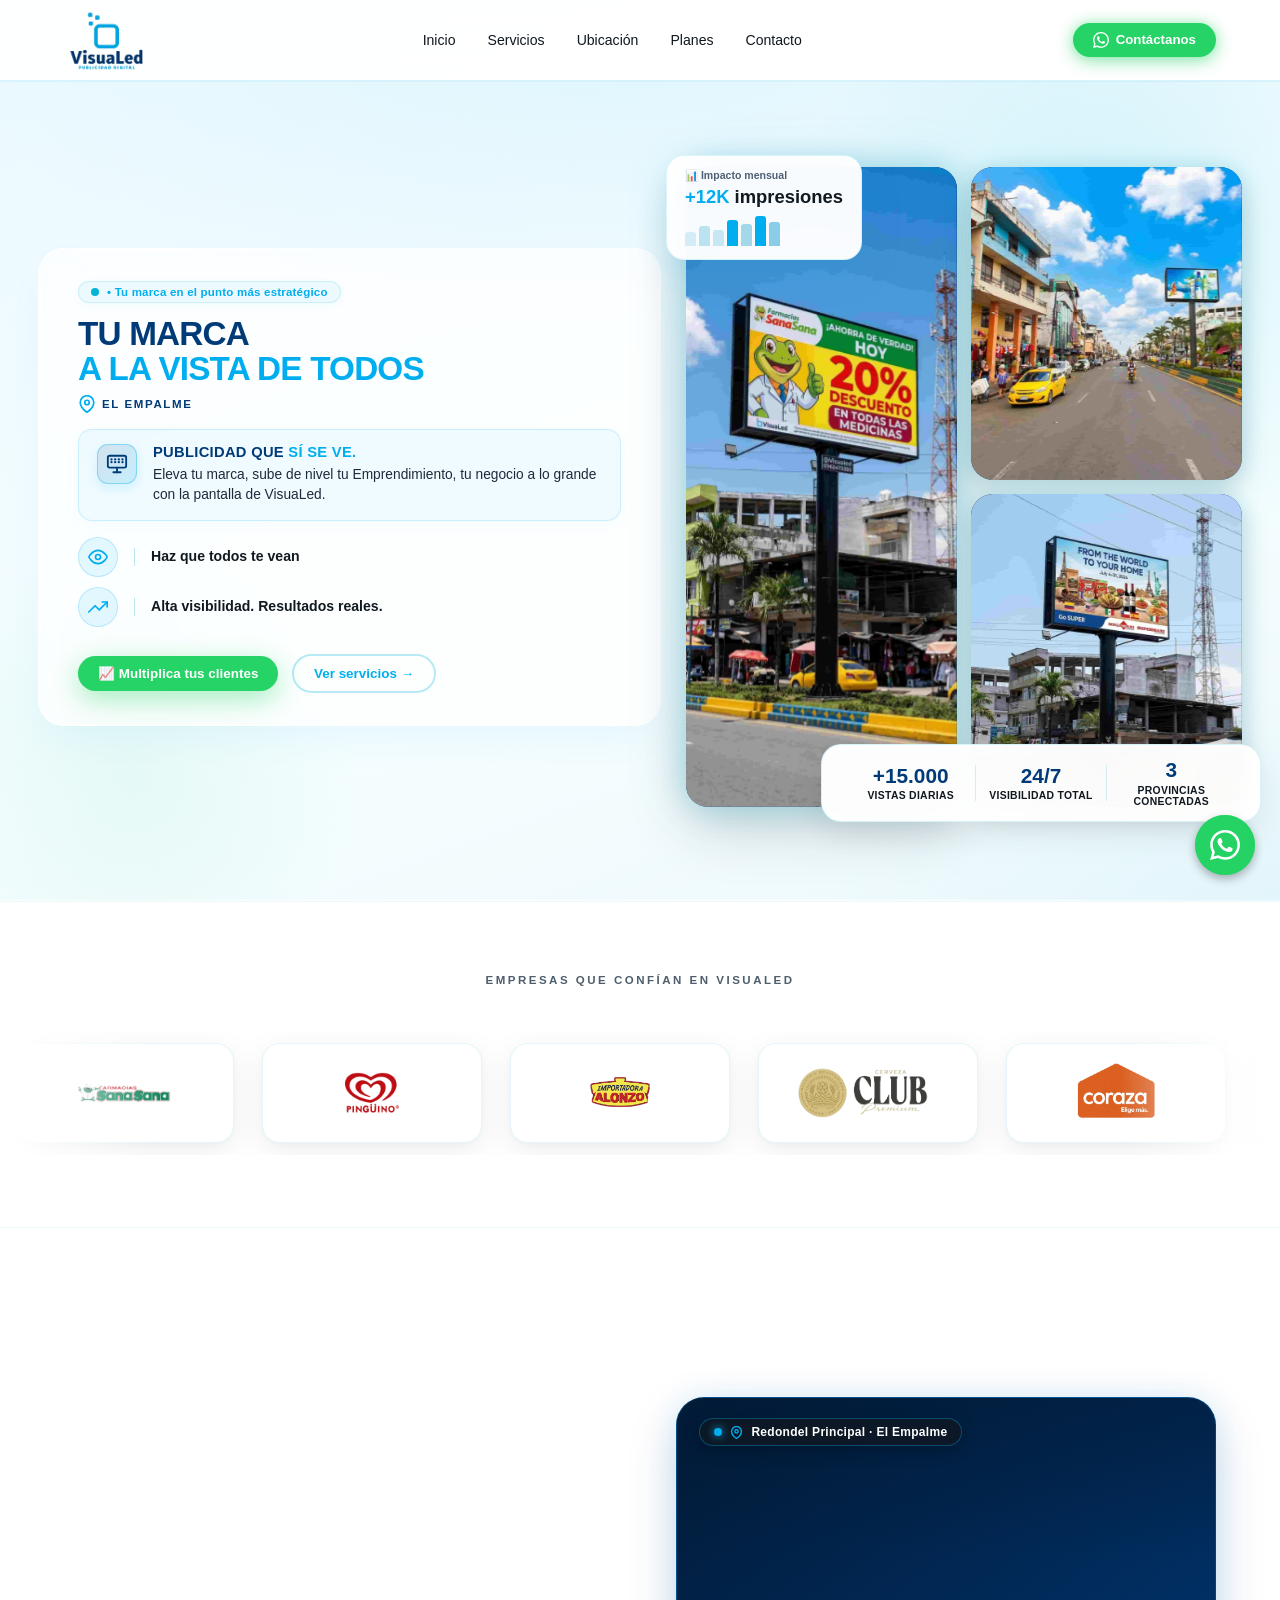
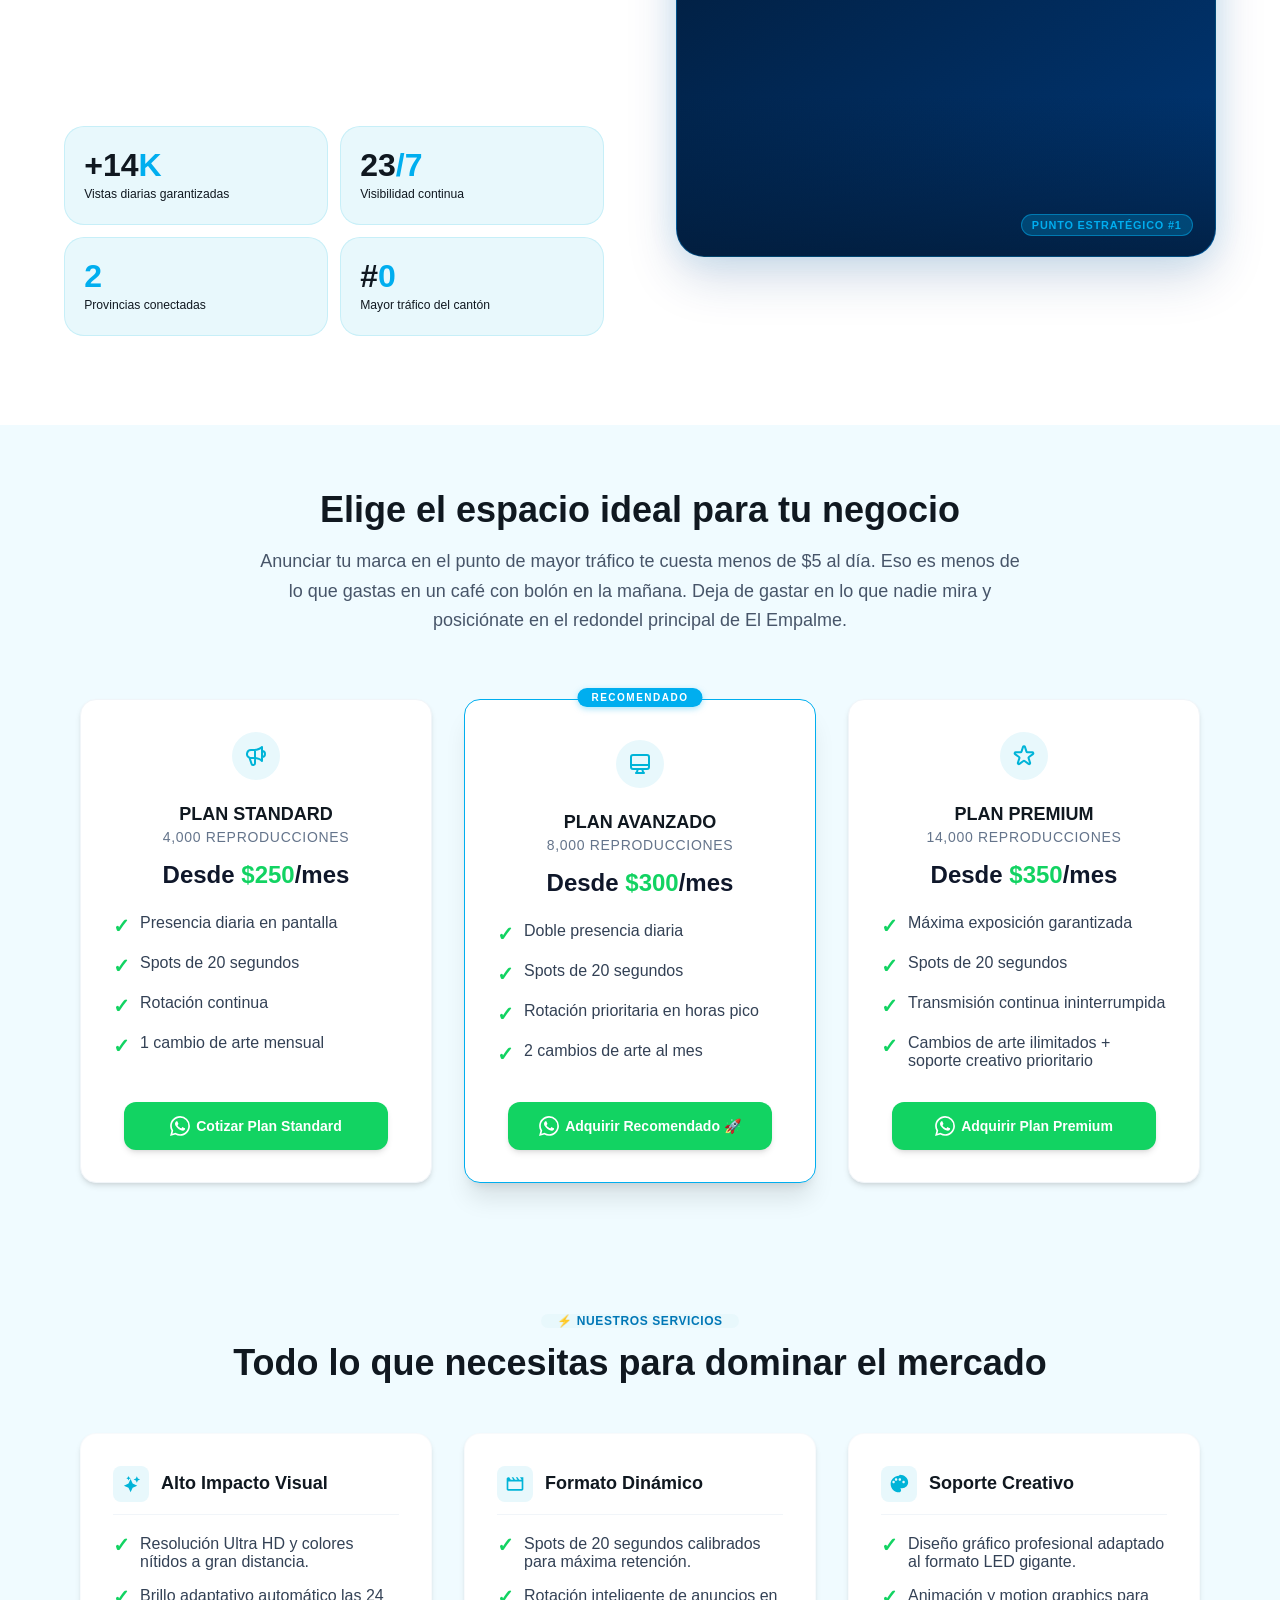
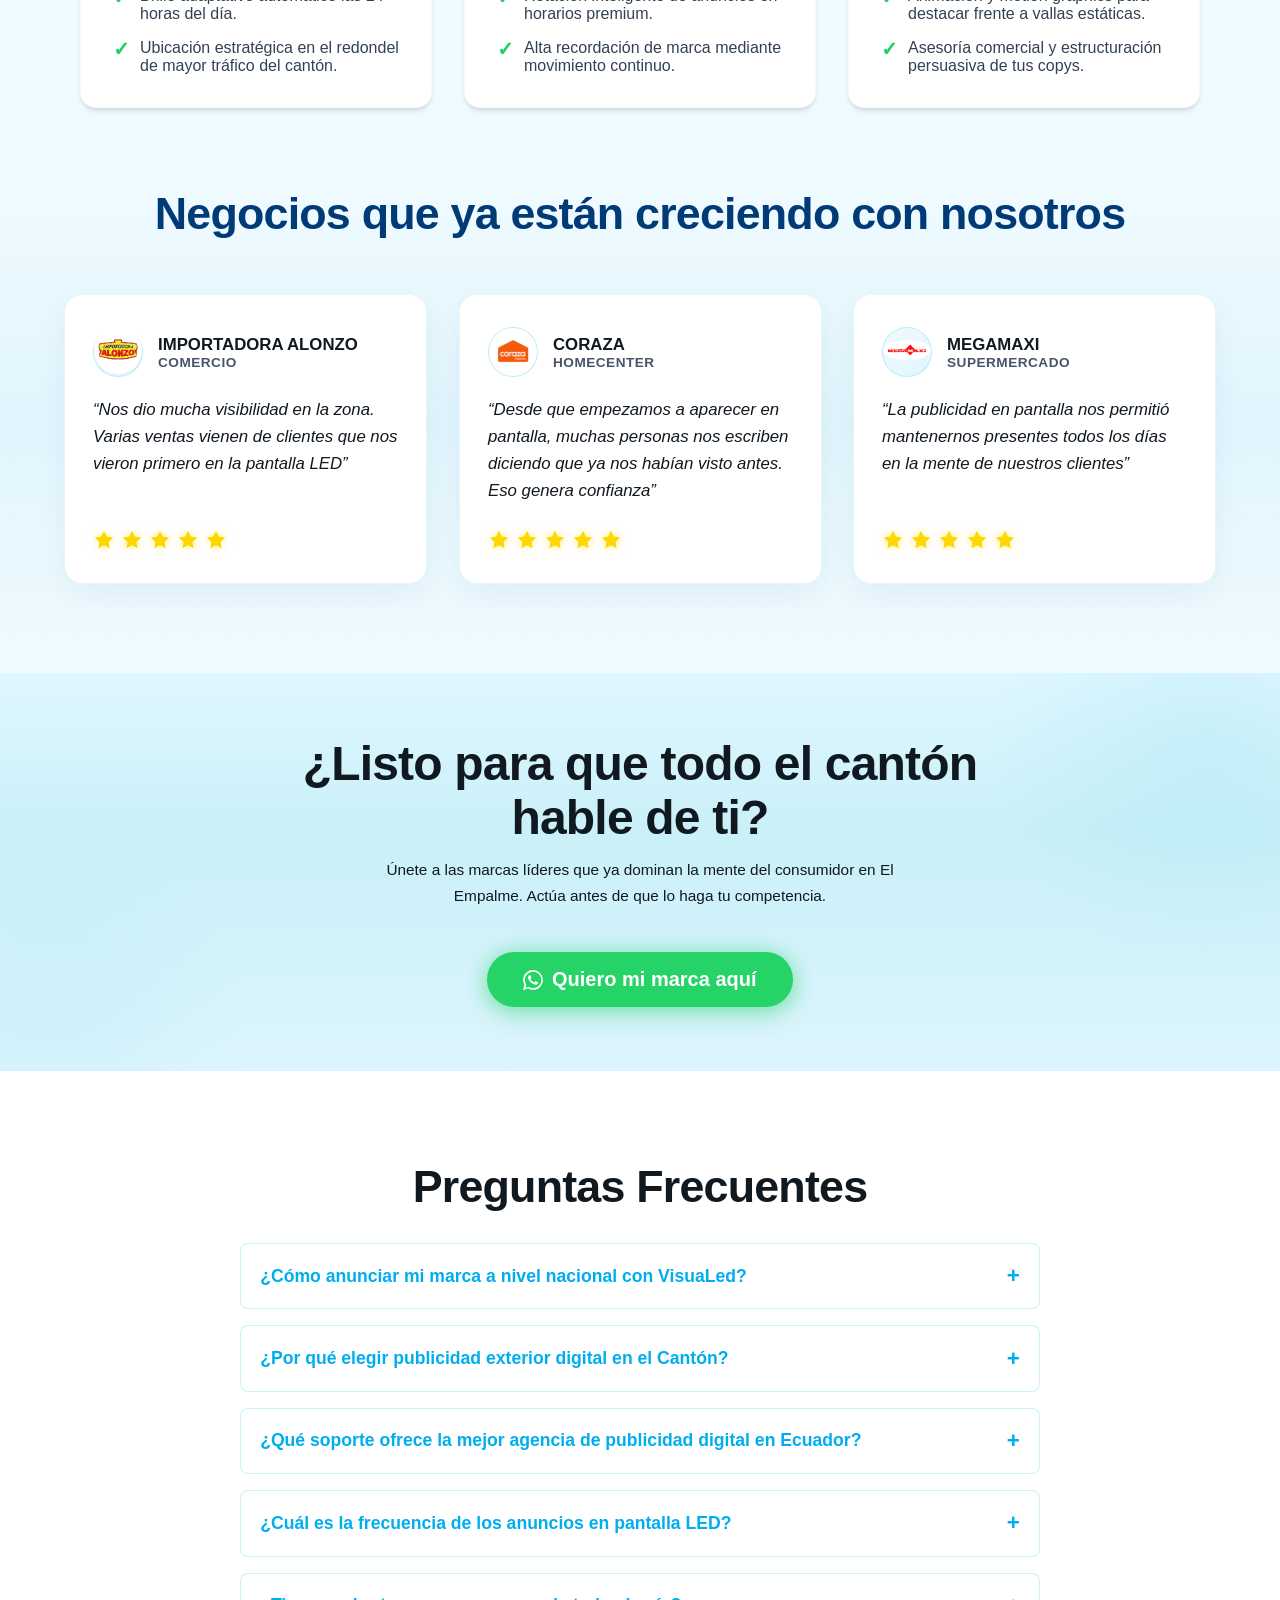
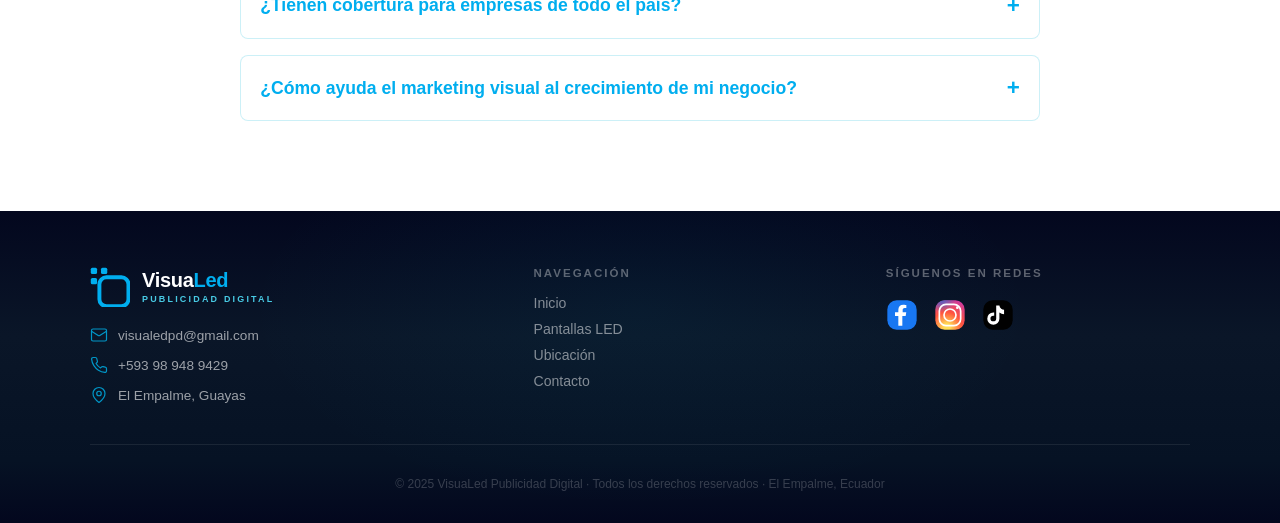
==== commit a8c77d97: "feat: add branding guidelines, location SVG icons, and unified style system to site components" ====
--- a/index.html
+++ b/index.html
@@ -1379,7 +1379,13 @@
       <div class="sec-inner">
         <div class="loc-grid">
           <div class="loc-text">
-            <div class="tag-pill fade-up">📍 Ubicación Estratégica</div>
+            <div class="tag-pill fade-up">
+              <svg xmlns="http://www.w3.org/2000/svg" width="14" height="14" viewBox="0 0 24 24" fill="none" stroke="currentColor" stroke-width="2.5" stroke-linecap="round" stroke-linejoin="round">
+                <path d="M21 10c0 7-9 13-9 13s-9-6-9-13a9 9 0 0 1 18 0z"></path>
+                <circle cx="12" cy="10" r="3"></circle>
+              </svg>
+              <span>Ubicación Estratégica</span>
+            </div>
             <h2 class="sec-title fade-up d1">El Corazón Logístico<br>de 3 Provincias</h2>
             <p class="fade-up d2">
               El redondel de El Empalme es el nexo vial más importante del litoral ecuatoriano. Es el punto de
@@ -1414,14 +1420,17 @@
           <!-- Video de Ubicación Estratégica -->
           <div class="loc-video-card fade-up d2">
             <div class="loc-video-wrapper">
-              <video class="loc-video" src="videos/video-visualed.mp4" autoplay loop muted playsinline preload="metadata" title="Pantalla LED VisuaLed en el Redondel de El Empalme"></video>
+              <video class="loc-video" src="videos/video-calidad-visualed.mp4" autoplay loop muted playsinline preload="metadata" title="Pantalla LED VisuaLed en el Redondel de El Empalme"></video>
               <div class="loc-video-overlay">
                 <div class="loc-video-badge">
                   <span class="live-dot"></span>
-                  <span>📍 Redondel Principal · El Empalme</span>
+                  <svg xmlns="http://www.w3.org/2000/svg" width="13" height="13" viewBox="0 0 24 24" fill="none" stroke="currentColor" stroke-width="2.5" stroke-linecap="round" stroke-linejoin="round">
+                    <path d="M21 10c0 7-9 13-9 13s-9-6-9-13a9 9 0 0 1 18 0z"></path>
+                    <circle cx="12" cy="10" r="3"></circle>
+                  </svg>
+                  <span>Redondel Principal · El Empalme</span>
                 </div>
                 <div class="loc-video-caption">
-                  <span class="loc-video-sub">VisuaLed Publicidad Digital</span>
                   <span class="loc-video-tag">Punto estratégico #1</span>
                 </div>
               </div>
@@ -1468,8 +1477,8 @@
                 </div>
               </div>
               <div class="text-center">
-                <h3 class="text-lg font-bold text-[#03071e] mb-1">PLAN STANDARD</h3>
-                <div class="text-sm font-medium text-slate-500 mb-4 uppercase tracking-wider">2,000 Reproducciones</div>
+                <h3 class="text-lg font-bold text-[#03071e] mb-1 font-heading">PLAN STANDARD</h3>
+                <div class="text-sm font-medium text-slate-500 mb-4 uppercase tracking-wider">4,000 Reproducciones</div>
 
                 <!-- Precio Destacado -->
                 <div class="text-2xl font-bold text-slate-900 mb-6">
@@ -1480,19 +1489,23 @@
               <ul class="space-y-4 mb-8 list-none p-0 text-left">
                 <li class="flex items-start gap-2.5 text-slate-700">
                   <span class="text-[#12d362] font-black text-lg">✓</span>
-                  <span>Presencia diaria en pantalla LED</span>
+                  <span>Presencia diaria en pantalla</span>
                 </li>
                 <li class="flex items-start gap-2.5 text-slate-700">
                   <span class="text-[#12d362] font-black text-lg">✓</span>
-                  <span>Ideal para emprendedores locales</span>
+                  <span>Spots de 20 segundos</span>
                 </li>
                 <li class="flex items-start gap-2.5 text-slate-700">
                   <span class="text-[#12d362] font-black text-lg">✓</span>
-                  <span>Exposición constante 24/7</span>
+                  <span>Rotación continua</span>
+                </li>
+                <li class="flex items-start gap-2.5 text-slate-700">
+                  <span class="text-[#12d362] font-black text-lg">✓</span>
+                  <span>1 cambio de arte mensual</span>
                 </li>
               </ul>
             </div>
-            <a href="https://wa.me/593989489429?text=Hola%20VisuaLed,%20deseo%20m%C3%A1s%20informaci%C3%B3n%20sobre%20el%20Plan%20Standard%20de%202,000%20reproducciones."
+            <a href="https://wa.me/593989489429?text=Hola%20VisuaLed,%20deseo%20cotizar%20el%20Plan%20Standard%20de%204,000%20reproducciones."
               target="_blank"
               class="btn-shimmer w-full max-w-[92%] mx-auto mt-auto flex items-center justify-center gap-1.5 h-12 bg-[#12d362] hover:bg-[#0eb653] text-white text-xs sm:text-sm md:text-[10px] lg:text-xs xl:text-sm font-bold rounded-xl shadow-md transition-all duration-300 hover:scale-105 border-0 cursor-pointer no-underline px-2 sm:px-4 leading-none whitespace-nowrap">
               <svg class="w-5 h-5 fill-current flex-shrink-0" viewBox="0 0 24 24">
@@ -1507,8 +1520,7 @@
           <div
             class="plan-card bg-white rounded-2xl p-8 shadow-xl border border-cyan-400 hover:-translate-y-2 hover:shadow-2xl transition-all duration-300 flex flex-col relative group">
             <!-- Tag superior minimalista integrado -->
-            <span
-              class="absolute -top-3 left-1/2 transform -translate-x-1/2 bg-cyan-500 text-white text-[10px] font-bold uppercase tracking-widest px-4 py-1 rounded-full shadow-sm">Recomendado</span>
+            <span class="plan-badge-tag">RECOMENDADO</span>
             <div>
               <!-- Icono monitor centrado -->
               <div class="text-center mb-6 mt-2">
@@ -1522,38 +1534,35 @@
                 </div>
               </div>
               <div class="text-center">
-                <h3 class="text-lg font-bold text-[#03071e] mb-1">PLAN AVANZADO</h3>
-                <div class="text-sm font-medium text-slate-500 mb-2 uppercase tracking-wider">6,000 Reproducciones</div>
+                <h3 class="text-lg font-bold text-[#03071e] mb-1 font-heading">PLAN AVANZADO</h3>
+                <div class="text-sm font-medium text-slate-500 mb-4 uppercase tracking-wider">8,000 Reproducciones</div>
 
                 <!-- Precio Destacado -->
-                <div class="text-2xl font-bold text-slate-900 mb-1">
-                  Desde <span class="text-[#12d362] font-black">$200</span>/mes
-                </div>
-
-                <!-- Subtexto del precio compactado -->
-                <div class="mb-6">
-                  <span
-                    class="text-[10px] md:text-xs text-blue-600 font-semibold bg-blue-50 px-2 py-0.5 rounded-full inline-block">Mínimo
-                    3 meses</span>
+                <div class="text-2xl font-bold text-slate-900 mb-6">
+                  Desde <span class="text-[#12d362] font-black">$300</span>/mes
                 </div>
               </div>
 
               <ul class="space-y-4 mb-8 list-none p-0 text-left">
                 <li class="flex items-start gap-2.5 text-slate-700">
                   <span class="text-[#12d362] font-black text-lg">✓</span>
-                  <span>Alta frecuencia de aparición</span>
+                  <span>Doble presencia diaria</span>
                 </li>
                 <li class="flex items-start gap-2.5 text-slate-700">
                   <span class="text-[#12d362] font-black text-lg">✓</span>
-                  <span>Ubicación premium en horas pico</span>
+                  <span>Spots de 20 segundos</span>
                 </li>
                 <li class="flex items-start gap-2.5 text-slate-700">
                   <span class="text-[#12d362] font-black text-lg">✓</span>
-                  <span>Mayor recordación de marca en el cantón</span>
+                  <span>Rotación prioritaria en horas pico</span>
+                </li>
+                <li class="flex items-start gap-2.5 text-slate-700">
+                  <span class="text-[#12d362] font-black text-lg">✓</span>
+                  <span>2 cambios de arte al mes</span>
                 </li>
               </ul>
             </div>
-            <a href="https://wa.me/593989489429?text=Hola%20VisuaLed,%20deseo%20adquirir%20el%20Plan%20Avanzado%20Recomendado%20de%206,000%20reproducciones."
+            <a href="https://wa.me/593989489429?text=Hola%20VisuaLed,%20deseo%20adquirir%20el%20Plan%20Avanzado%20Recomendado%20de%208,000%20reproducciones."
               target="_blank"
               class="btn-shimmer w-full max-w-[92%] mx-auto mt-auto flex items-center justify-center gap-1.5 h-12 bg-[#12d362] hover:bg-[#0eb653] text-white text-xs sm:text-sm md:text-[10px] lg:text-xs xl:text-sm font-bold rounded-xl shadow-md transition-all duration-300 hover:scale-105 border-0 cursor-pointer no-underline px-2 sm:px-4 leading-none whitespace-nowrap">
               <svg class="w-5 h-5 fill-current flex-shrink-0" viewBox="0 0 24 24">
@@ -1580,39 +1589,35 @@
                 </div>
               </div>
               <div class="text-center">
-                <h3 class="text-lg font-bold text-[#03071e] mb-1">PLAN PREMIUM</h3>
-                <div class="text-sm font-medium text-slate-500 mb-2 uppercase tracking-wider">12,000 Reproducciones
-                </div>
+                <h3 class="text-lg font-bold text-[#03071e] mb-1 font-heading">PLAN PREMIUM</h3>
+                <div class="text-sm font-medium text-slate-500 mb-4 uppercase tracking-wider">14,000 Reproducciones</div>
 
                 <!-- Precio Destacado -->
-                <div class="text-2xl font-bold text-slate-900 mb-1">
-                  Desde <span class="text-[#12d362] font-black">$150</span>/mes
-                </div>
-
-                <!-- Subtexto del precio compactado -->
-                <div class="mb-6">
-                  <span
-                    class="text-[10px] md:text-xs text-blue-600 font-semibold bg-blue-50 px-2 py-0.5 rounded-full inline-block">Mínimo
-                    6 meses</span>
+                <div class="text-2xl font-bold text-slate-900 mb-6">
+                  Desde <span class="text-[#12d362] font-black">$350</span>/mes
                 </div>
               </div>
 
               <ul class="space-y-4 mb-8 list-none p-0 text-left">
                 <li class="flex items-start gap-2.5 text-slate-700">
                   <span class="text-[#12d362] font-black text-lg">✓</span>
-                  <span>Máxima exposición diaria continua</span>
+                  <span>Máxima exposición garantizada</span>
                 </li>
                 <li class="flex items-start gap-2.5 text-slate-700">
                   <span class="text-[#12d362] font-black text-lg">✓</span>
-                  <span>Alta repetición e impacto masivo</span>
+                  <span>Spots de 20 segundos</span>
                 </li>
                 <li class="flex items-start gap-2.5 text-slate-700">
                   <span class="text-[#12d362] font-black text-lg">✓</span>
-                  <span>Ventaja total frente a tu competencia</span>
+                  <span>Transmisión continua ininterrumpida</span>
+                </li>
+                <li class="flex items-start gap-2.5 text-slate-700">
+                  <span class="text-[#12d362] font-black text-lg">✓</span>
+                  <span>Cambios de arte ilimitados + soporte creativo prioritario</span>
                 </li>
               </ul>
             </div>
-            <a href="https://wa.me/593989489429?text=Hola%20VisuaLed,%20deseo%20adquirir%20el%20Plan%20Premium%20para%20dominar%20mi%20zona%20con%2012,000%20reproducciones."
+            <a href="https://wa.me/593989489429?text=Hola%20VisuaLed,%20deseo%20adquirir%20el%20Plan%20Premium%20con%2014,000%20reproducciones."
               target="_blank"
               class="btn-shimmer w-full max-w-[92%] mx-auto mt-auto flex items-center justify-center gap-1.5 h-12 bg-[#12d362] hover:bg-[#0eb653] text-white text-xs sm:text-sm md:text-[10px] lg:text-xs xl:text-sm font-bold rounded-xl shadow-md transition-all duration-300 hover:scale-105 border-0 cursor-pointer no-underline px-2 sm:px-4 leading-none whitespace-nowrap">
               <svg class="w-5 h-5 fill-current flex-shrink-0" viewBox="0 0 24 24">
@@ -1791,15 +1796,12 @@
           <div class="t-card fade-up d2">
             <div class="t-card-top">
               <div class="t-logo">
-                <picture>
-                  <source srcset="imagenes/khol.webp" type="image/webp">
-                  <img src="imagenes/khol.png" alt="Khole Esthetic" width="1080" height="602" loading="lazy"
-                    style="width:100%; height:100%; object-fit:contain; border-radius:50%; padding:4px; box-sizing:border-box; background:#fff;">
-                </picture>
+                <img src="imagenes/coraza.webp" alt="Coraza Homecenter" width="320" height="180" loading="lazy"
+                  style="width:100%; height:100%; object-fit:contain; border-radius:50%; padding:4px; box-sizing:border-box; background:#fff;">
               </div>
               <div class="t-company-info">
-                <div class="t-name">KHOLE ESTHETIC</div>
-                <div class="t-category">Belleza</div>
+                <div class="t-name">CORAZA</div>
+                <div class="t-category">Homecenter</div>
               </div>
             </div>
             <div class="t-content">
@@ -1913,7 +1915,7 @@
               ¿Cómo anunciar mi marca a nivel nacional con VisuaLed?
               <span style="font-size: 1.4rem;">+</span>
             </summary>
-            <p style="margin-top: 1rem; color: #ccc; line-height: 1.5;">Nuestras pantallas LED estratégicas permiten a
+            <p style="margin-top: 1rem; color: var(--slate); line-height: 1.5;">Nuestras pantallas LED estratégicas permiten a
               tu
               marca impacto masivo. Ofrecemos diseño y rotación asegurando exposición constante.</p>
           </details>
@@ -1924,7 +1926,7 @@
               ¿Por qué elegir publicidad exterior digital en el Cantón?
               <span style="font-size: 1.4rem;">+</span>
             </summary>
-            <p style="margin-top: 1rem; color: #ccc; line-height: 1.5;">El Empalme es el nodo vial con mayor flujo de
+            <p style="margin-top: 1rem; color: var(--slate); line-height: 1.5;">El Empalme es el nodo vial con mayor flujo de
               transporte de tres provincias, brindando la máxima visibilidad para tu negocio a nivel regional y
               nacional.
             </p>
@@ -1936,7 +1938,7 @@
               ¿Qué soporte ofrece la mejor agencia de publicidad digital en Ecuador?
               <span style="font-size: 1.4rem;">+</span>
             </summary>
-            <p style="margin-top: 1rem; color: #ccc; line-height: 1.5;">Incluimos el diseño publicitario, animaciones de
+            <p style="margin-top: 1rem; color: var(--slate); line-height: 1.5;">Incluimos el diseño publicitario, animaciones de
               alto impacto y servicio de monitoreo en pantallas de resolución Ultra HD.</p>
           </details>
           <details
@@ -1946,7 +1948,7 @@
               ¿Cuál es la frecuencia de los anuncios en pantalla LED?
               <span style="font-size: 1.4rem;">+</span>
             </summary>
-            <p style="margin-top: 1rem; color: #ccc; line-height: 1.5;">La rotación está diseñada para mostrar anuncios
+            <p style="margin-top: 1rem; color: var(--slate); line-height: 1.5;">La rotación está diseñada para mostrar anuncios
               de
               20 segundos reiterativamente las 24 horas del día.</p>
           </details>
@@ -1957,7 +1959,7 @@
               ¿Tienen cobertura para empresas de todo el país?
               <span style="font-size: 1.4rem;">+</span>
             </summary>
-            <p style="margin-top: 1rem; color: #ccc; line-height: 1.5;">Sí, proyectamos marcas de origen nacional e
+            <p style="margin-top: 1rem; color: var(--slate); line-height: 1.5;">Sí, proyectamos marcas de origen nacional e
               internacional en nuestra red de impacto localizada en el mejor punto comercial del país.</p>
           </details>
           <details
@@ -1967,7 +1969,7 @@
               ¿Cómo ayuda el marketing visual al crecimiento de mi negocio?
               <span style="font-size: 1.4rem;">+</span>
             </summary>
-            <p style="margin-top: 1rem; color: #ccc; line-height: 1.5;">El marketing visual a través de pantallas LED
+            <p style="margin-top: 1rem; color: var(--slate); line-height: 1.5;">El marketing visual a través de pantallas LED
               incrementa drásticamente la retención, confianza y estatus corporativo en los consumidores.</p>
           </details>
         </div>
@@ -1983,11 +1985,11 @@
       <!-- Col 1: Identidad + Contacto -->
       <div>
         <div class="foot-logo-svg-wrap">
-          <svg xmlns="http://www.w3.org/2000/svg" width="38" height="38" viewBox="0 0 110 110">
-            <rect x="62" y="4" width="17" height="17" rx="4.5" fill="#00AEEF" />
-            <rect x="82" y="4" width="12" height="12" rx="3.5" fill="#00AEEF" />
-            <rect x="62" y="24" width="12" height="12" rx="3.5" fill="#00AEEF" />
-            <rect x="4" y="15" width="70" height="70" rx="16" fill="none" stroke="#00AEEF" stroke-width="10" />
+          <svg xmlns="http://www.w3.org/2000/svg" width="40" height="40" viewBox="0 0 102 102">
+            <rect x="2" y="2" width="16" height="16" rx="4" fill="#00AEEF" />
+            <rect x="28" y="2" width="16" height="16" rx="4" fill="#00AEEF" />
+            <rect x="2" y="28" width="16" height="16" rx="4" fill="#00AEEF" />
+            <rect x="24" y="26" width="74" height="74" rx="18" fill="none" stroke="#00AEEF" stroke-width="10" />
           </svg>
           <div class="foot-logo-txt-wrap">
             <span class="foot-logo-name">Visua<em>Led</em></span>
--- a/styles/style.min.css
+++ b/styles/style.min.css
@@ -1 +1,4646 @@
-@import url('https://fonts.googleapis.com/css2?family=Montserrat:ital,wght@0,400..900;1,400..900&family=Poppins:ital,wght@0,300..800;1,300..800&display=swap');:root{--brand-blue:#003878;--brand-celeste:#00AEEF;--brand-white:#ffffff;--brand-gray-light:#F2F5F8;--brand-grafito:#101820;--cyan:#003878;--cyan-mid:#00AEEF;--cyan-light:#00b4d8;--cyan-lighter:#48cae4;--cyan-bg:#e8f8fc;--cyan-bg2:#caf0f8;--emerald:#10b981;--emerald-dark:#059669;--navy:#101820;--navy-mid:#1e293b;--slate:#1e293b;--slate-light:#475569;--white:#ffffff;--font-heading:'Montserrat',sans-serif;--font-body:'Poppins',system-ui,-apple-system,sans-serif}*,*::before,*::after{margin:0;padding:0;box-sizing:border-box}html{scroll-behavior:smooth;scroll-padding-top:80px}body{font-family:var(--font-body);background:linear-gradient( 160deg,#eaf9ff 0%,#f0fbff 30%,#f5feff 60%,#eef9fc 100% );background-attachment:fixed;color:var(--navy);overflow-x:hidden}h1,h2,h3,h4,h5,h6,.hero-title,.hero-titulo,.sec-title,.sec-title-glow,.logo-name,.logo-sub,.srv-name,.service-name,.mc-title,.ct-title,.redes-titulo,.foot-logo-name,.foot-logo-sub,.testim-hdr,.btn-primary,.btn-outline,.btn-chat,.btn-wa-big,.btn-wa-modern,.hm-num,.st-num,.metrica-numero,.metric-number,.bg-visual-counter{font-family:var(--font-heading)}header{position:sticky;top:0;z-index:1000;background:rgba(255,255,255,0.95);backdrop-filter:blur(24px);-webkit-backdrop-filter:blur(24px);border-bottom:1px solid rgba(0,174,239,0.15);box-shadow:0 1px 0 rgba(0,174,239,0.08)}nav{display:flex;align-items:center;justify-content:space-between;height:80px;max-width:1300px;margin:0 auto;padding:0 5%;gap:1rem}.logo{display:flex;align-items:center;gap:11px;text-decoration:none;flex-shrink:0}.logo img,.header-logo-img{height:64px;max-height:66px;width:auto;object-fit:contain;display:block;transition:transform .25s ease}.logo:hover img,.logo:hover .header-logo-img{transform:scale(1.03)}.logo-svg-wrap{flex-shrink:0}.logo-text-wrap{display:flex;flex-direction:column;line-height:1}.logo-name{font-family:var(--font-heading);font-size:clamp(.95rem,1.8vw,1.18rem);font-weight:900;color:var(--brand-blue);letter-spacing:-0.3px}.logo-name em{font-style:normal;color:var(--brand-celeste)}.logo-sub{font-family:var(--font-heading);font-size:.52rem;font-weight:800;letter-spacing:2.5px;color:var(--brand-blue);text-transform:uppercase;margin-top:2px}.nav-links{display:flex;gap:2rem;list-style:none}.nav-links a{text-decoration:none;color:var(--slate);font-weight:500;font-size:.88rem;transition:color .25s;position:relative;padding-bottom:2px}.nav-links a::after{content:'';position:absolute;bottom:-2px;left:0;right:0;height:2px;background:var(--cyan-mid);transform:scaleX(0);transition:transform .3s;border-radius:2px}.nav-links a:hover{color:var(--cyan-mid)}.nav-links a:hover::after{transform:scaleX(1)}.btn-chat{display:inline-flex;align-items:center;gap:7px;background:#25D366;color:#fff;padding:9px 20px;border-radius:50px;text-decoration:none;font-weight:700;font-size:.83rem;transition:all .3s;white-space:nowrap;flex-shrink:0;box-shadow:0 4px 18px rgba(37,211,102,.45),0 0 12px rgba(37,211,102,.25)}.btn-chat:hover{transform:translateY(-2px);box-shadow:0 8px 28px rgba(37,211,102,.65),0 0 24px rgba(37,211,102,.40);background:#1ebe5d}.hamburger{display:none;flex-direction:column;justify-content:center;align-items:center;cursor:pointer;gap:5px;flex-shrink:0;width:40px;height:40px;background:transparent;border:none;padding:0}.hamburger span{display:block;width:24px;height:2.5px;background:var(--navy);border-radius:99px;transition:transform 0.3s cubic-bezier(0.4,0,0.2,1),opacity 0.25s ease-in-out;transform-origin:center}.hamburger.open span:nth-child(1){transform:translateY(7.5px) rotate(45deg)}.hamburger.open span:nth-child(2){opacity:0;transform:scaleX(0)}.hamburger.open span:nth-child(3){transform:translateY(-7.5px) rotate(-45deg)}#inicio{min-height:calc(100vh - 68px);padding:0 5%;position:relative;overflow:hidden;display:flex;align-items:center;background:radial-gradient( ellipse 80% 60% at 50% -10%,rgba(0,180,216,0.07) 0%,transparent 70% ),radial-gradient( ellipse 60% 40% at 100% 100%,rgba(0,174,239,0.05) 0%,transparent 65% )}.blob1{position:absolute;pointer-events:none;top:-180px;right:-180px;width:700px;height:700px;background:radial-gradient(circle,rgba(0,180,216,.13) 0%,transparent 65%);border-radius:50%}.blob2{position:absolute;pointer-events:none;bottom:-120px;left:-120px;width:500px;height:500px;background:radial-gradient(circle,rgba(16,185,129,.07) 0%,transparent 65%);border-radius:50%}.hero-grid{display:grid;grid-template-columns:1fr 1fr;gap:2.5rem;max-width:none;margin:0 auto;width:100%;align-items:stretch;position:relative;z-index:1;padding:1rem 0 1.5rem}.hero-tag{display:inline-flex;align-items:center;gap:8px;background:rgba(0,150,199,.09);border:1px solid rgba(0,180,216,.22);color:var(--cyan-mid);padding:7px 16px;border-radius:50px;font-size:.76rem;font-weight:700;margin-bottom:1.5rem;letter-spacing:.4px}.hero-tag .dot{width:7px;height:7px;border-radius:50%;background:var(--cyan-light);animation:blink 1.8s infinite}@keyframes blink{0%,100%{opacity:1}50%{opacity:.25}}h1.hero-title{font-size:clamp(1.8rem,3.2vw,2.6rem);font-weight:900;line-height:1.04;color:var(--navy);margin-bottom:0.75rem;letter-spacing:-0.8px}h1.hero-title .accent{color:var(--cyan-mid)}.hero-sub{font-size:clamp(.82rem,1.2vw,0.94rem);color:var(--slate);line-height:1.6;margin-bottom:1.6rem;max-width:440px}.hero-ctas{display:flex;gap:0.75rem;flex-wrap:wrap;align-items:center;margin-bottom:1.8rem}.hero-left .hero-ctas:last-child{margin-bottom:0}.btn-primary{display:inline-flex;align-items:center;gap:8px;background:#25D366;color:#fff;padding:11px 22px;border-radius:50px;text-decoration:none;font-weight:800;font-size:.85rem;transition:all .3s;box-shadow:0 8px 28px rgba(37,211,102,.42)}.btn-primary:hover{transform:translateY(-3px);box-shadow:0 14px 38px rgba(37,211,102,.55);background:#1ebe5d}.btn-outline{display:inline-flex;align-items:center;gap:8px;background:transparent;border:2px solid rgba(0,180,216,.28);color:var(--cyan-mid);padding:11px 22px;border-radius:50px;text-decoration:none;font-weight:700;font-size:.85rem;transition:all .3s}.btn-outline:hover{background:rgba(0,150,199,.07);border-color:var(--cyan-mid)}.hero-metrics{display:flex;gap:2rem;flex-wrap:wrap}.hm-num{font-size:1.6rem;font-weight:900;color:var(--navy);line-height:1}.hm-num span{color:var(--cyan-mid)}.hm-lbl{font-size:.76rem;color:var(--slate-light);margin-top:3px;font-weight:500}.hm-div{width:1px;background:rgba(0,150,199,.15);height:32px;align-self:center}.hero-right-wrap{position:relative;height:clamp(420px,calc(100vh - 130px),640px);perspective:1000px;transform-style:preserve-3d}.mosaic-grid{display:grid;grid-template-columns:1fr 1fr;grid-template-rows:1fr 1fr;gap:14px;height:100%;position:relative;z-index:1;transition:transform .6s cubic-bezier(.25,.46,.45,.94);will-change:transform}.hero-left{position:relative;padding:1.6rem 2rem;border-radius:24px;background:rgba(255,255,255,0.65);backdrop-filter:blur(16px);-webkit-backdrop-filter:blur(16px);border:1px solid transparent;background-image:linear-gradient(rgba(255,255,255,0.65),rgba(255,255,255,0.65)),linear-gradient(135deg,rgba(255,255,255,0.95) 0%,rgba(0,180,216,0.25) 40%,rgba(255,255,255,0.1) 100%);background-origin:padding-box,border-box;background-clip:padding-box,border-box;box-shadow:0 8px 40px rgba(0,150,199,.08),inset 0 0 0 0 transparent;display:flex;flex-direction:column;justify-content:center}.text-destacado{color:#0099ff;font-weight:900}.hero-desc{font-size:0.95rem;color:#64748b;line-height:1.55;margin-bottom:1.25rem;font-weight:400}.resaltado-marca{color:var(--brand-blue,#003B78);font-weight:900;display:inline-block}.resaltado-localizacion{color:var(--brand-celeste,#00AEEF);font-weight:900;display:inline-block}.hero-location-badge{display:inline-flex;align-items:center;gap:6px;font-family:var(--font-heading);font-weight:800;font-size:0.72rem;letter-spacing:1.6px;color:var(--brand-blue);margin-top:-0.1rem;margin-bottom:0.65rem;text-transform:uppercase}.hero-location-badge svg{color:var(--brand-celeste);flex-shrink:0}.hero-feature-screen{display:flex;align-items:flex-start;gap:0.85rem;margin-bottom:0.6rem;background:rgba(0,174,239,0.04);border:1px solid rgba(0,174,239,0.14);padding:11px 15px;border-radius:14px;box-shadow:0 4px 16px rgba(0,150,199,0.04)}.feature-screen-icon-wrap{width:44px;height:44px;border-radius:14px;background:linear-gradient(135deg,rgba(0,59,120,0.12),rgba(0,174,239,0.18));border:1.5px solid rgba(0,174,239,0.35);display:flex;align-items:center;justify-content:center;color:var(--brand-blue);flex-shrink:0;box-shadow:0 4px 12px rgba(0,174,239,0.15)}.feature-screen-icon-wrap svg{width:26px;height:26px;stroke:var(--brand-blue)}.feature-screen-content{display:flex;flex-direction:column}.hero-sub-title{font-family:var(--font-heading);font-size:1.05rem;font-weight:900;color:var(--brand-blue);letter-spacing:0.4px;margin-bottom:0.25rem;text-transform:uppercase;line-height:1.2}.hero-sub-title span{color:var(--brand-celeste)}.hero-screen-desc{color:var(--brand-grafito,#101820);font-size:0.92rem;line-height:1.55;font-weight:500;margin:0}.info-bloques{display:flex;flex-direction:column;gap:0.6rem;margin:0.6rem 0 0.9rem 0}.info-item{display:flex;align-items:center;gap:0.85rem}.info-icono-wrapper{display:flex;align-items:center;justify-content:center;color:var(--brand-celeste);width:34px;height:34px;border-radius:50%;background:rgba(0,174,239,0.1);border:1px solid rgba(0,174,239,0.2);flex-shrink:0}.info-icono-wrapper svg{width:18px;height:18px}.info-divisor{width:1px;height:18px;background:rgba(0,150,199,0.25);align-self:center}.info-contenido{display:flex;align-items:center}.info-texto-enfasis{font-size:0.92rem;font-weight:600;color:var(--brand-grafito,#101820);line-height:1.4}.m-card{border-radius:22px;overflow:hidden;position:relative;box-shadow:0 0 30px rgba(0,180,216,.25),0 0 60px rgba(0,180,216,.10),0 20px 60px rgba(0,0,0,.18);background:linear-gradient(145deg,#03071e,#023e8a,#0077b6);transition:transform .35s,box-shadow .35s;will-change:transform,opacity;transform:translateZ(0)}.m-card:hover{transform:scale(1.025);box-shadow:0 0 40px rgba(0,180,216,.35),0 0 80px rgba(0,180,216,.15),0 28px 70px rgba(0,0,0,.22)}.m-main{grid-row:1/3}.m-sm1,.m-sm2{box-shadow:0 0 25px rgba(0,180,216,.20),0 10px 30px rgba(0,0,0,.15);display:flex;align-items:center;justify-content:center}.slider-img{position:absolute;inset:0;width:100%;height:100%;object-fit:cover !important;object-position:center;opacity:0;z-index:1;transition:opacity .8s ease-in-out;will-change:opacity}.slider-img.active{opacity:1;z-index:2}.fc{position:absolute;z-index:20;background:rgba(255,255,255,.97);backdrop-filter:blur(14px);border:1px solid rgba(0,180,216,.14);border-radius:18px;padding:13px 18px;box-shadow:0 10px 40px rgba(0,150,199,0.15);will-change:transform,opacity}.fc1{top:-12px;left:-20px;animation:floatYAndPulse 3.5s ease-in-out infinite}.fc2{bottom:-8px;right:-16px;animation:floatY 3.5s ease-in-out infinite 1.75s}@keyframes floatY{0%,100%{transform:translateY(0)}50%{transform:translateY(-9px)}}@keyframes floatYAndPulse{0%,100%{transform:translateY(0)}50%{transform:translateY(-9px)}}.fc-tag{font-size:.66rem;font-weight:600;color:var(--slate-light);margin-bottom:4px}.fc-val{font-size:1.15rem;font-weight:900;color:var(--navy)}.fc-val em{font-style:normal;color:var(--cyan-mid)}.fc-bars{display:flex;gap:3px;margin-top:8px;align-items:flex-end;height:30px}@keyframes barLiveChart{0%,100%{transform:scaleY(1)}50%{transform:scaleY(0.55)}}.fc-bar-item{width:11px;border-radius:3px 3px 0 0;transform-origin:bottom;animation:barLiveChart 2.2s ease-in-out infinite}.fc-bar-item:nth-child(1){animation-delay:0.1s}.fc-bar-item:nth-child(2){animation-delay:0.4s}.fc-bar-item:nth-child(3){animation-delay:0.2s}.fc-bar-item:nth-child(4){animation-delay:0.6s}.fc-bar-item:nth-child(5){animation-delay:0.3s}.fc-bar-item:nth-child(6){animation-delay:0.7s}.fc-bar-item:nth-child(7){animation-delay:0.5s}.trust-bar{padding:4.5rem 0;overflow:hidden;background:white;border-top:1px solid rgba(0,180,216,.08);border-bottom:1px solid rgba(0,180,216,.08)}.trust-title{text-align:center;font-size:.72rem;font-weight:700;color:var(--slate-light);text-transform:uppercase;letter-spacing:2.5px;margin-bottom:2.8rem}.slider-outer{overflow:hidden;position:relative}.slider-outer::before,.slider-outer::after{content:'';position:absolute;top:0;bottom:0;width:160px;z-index:2;pointer-events:none}.slider-outer::before{left:0;background:linear-gradient(to right,white,transparent)}.slider-outer::after{right:0;background:linear-gradient(to left,white,transparent)}.slider-track{display:flex;align-items:center;width:max-content;animation:slide 36s linear infinite;padding:12px 0}.slider-track:hover{animation-play-state:paused}@keyframes slide{0%{transform:translateX(0)}100%{transform:translateX(-50%)}}.brand-card{display:inline-flex;align-items:center;justify-content:center;min-width:220px;height:100px;margin:0 14px;background:#ffffff;border-radius:18px;border:1px solid rgba(0,180,216,.10);box-shadow:0 8px 32px rgba(0,0,0,.07),0 2px 8px rgba(0,0,0,.04);transition:all .35s cubic-bezier(.25,.46,.45,.94);cursor:default;overflow:hidden;padding:16px 28px;flex-shrink:0;will-change:transform,opacity;transform:translateZ(0)}.brand-card:hover{transform:translateY(-5px);box-shadow:0 20px 50px rgba(0,150,199,.15),0 4px 16px rgba(0,0,0,.06);border-color:rgba(0,180,216,.22)}.brand-card img{max-width:100%;max-height:60px;width:auto;height:auto;object-fit:contain;display:block;filter:grayscale(20%);transition:filter .35s}.brand-card:hover img{filter:grayscale(0%)}.sec{padding:clamp(4rem,7vw,7rem) 5%}.sec-inner{max-width:1300px;margin:0 auto}.tag-pill{display:inline-flex;align-items:center;gap:6px;background:rgba(0,150,199,.09);border:1px solid rgba(0,180,216,.22);color:var(--cyan-mid);padding:5px 14px;border-radius:50px;font-size:.74rem;font-weight:700;margin-bottom:.9rem;letter-spacing:.4px}.sec-title{font-size:clamp(1.7rem,3.5vw,2.9rem);font-weight:900;color:var(--navy);line-height:1.12;margin-bottom:1.2rem;letter-spacing:-0.8px}#ubicacion{background:white}.loc-grid{display:grid;grid-template-columns:1fr 1fr;gap:4.5rem;align-items:center}.loc-text p{color:var(--slate);line-height:1.8;font-size:.98rem;margin-bottom:1.2rem}.loc-text p strong{color:var(--navy)}.stats-quad{display:grid;grid-template-columns:1fr 1fr;gap:12px;margin-top:2rem}.stat-tile{background:var(--cyan-bg);border:1px solid rgba(0,180,216,.14);border-radius:20px;padding:1.4rem 1.2rem;transition:all .3s;cursor:default}.stat-tile:hover{background:white;box-shadow:0 12px 36px rgba(0,150,199,.15);transform:translateY(-4px);border-color:rgba(0,180,216,.28)}.st-num{font-size:2rem;font-weight:900;color:var(--navy);line-height:1}.st-num em{font-style:normal;color:var(--cyan-mid)}.st-lbl{font-size:.76rem;color:var(--slate);margin-top:6px;font-weight:500}.loc-video-card{position:relative;border-radius:28px;overflow:hidden;height:460px;min-height:440px;background:linear-gradient(145deg,#021a36,#003878);border:1.5px solid rgba(0,174,239,0.28);box-shadow:0 20px 50px rgba(0,56,120,0.18),0 0 35px rgba(0,174,239,0.12);transition:transform 0.35s cubic-bezier(0.25,0.46,0.45,0.94),box-shadow 0.35s ease,border-color 0.35s ease;will-change:transform,opacity;transform:translateZ(0)}.loc-video-card:hover{transform:translateY(-4px) scale(1.01);box-shadow:0 26px 60px rgba(0,56,120,0.25),0 0 45px rgba(0,174,239,0.22);border-color:rgba(0,174,239,0.5)}.loc-video-wrapper{position:relative;width:100%;height:100%}.loc-video{width:100%;height:100%;object-fit:cover;object-position:center;display:block}.loc-video-overlay{position:absolute;inset:0;pointer-events:none;background:linear-gradient(180deg,rgba(2,26,54,0.45) 0%,transparent 35%,transparent 65%,rgba(2,26,54,0.75) 100%);display:flex;flex-direction:column;justify-content:space-between;padding:1.25rem 1.4rem}.loc-video-badge{align-self:flex-start;display:inline-flex;align-items:center;gap:8px;background:rgba(16,24,32,0.78);backdrop-filter:blur(12px);-webkit-backdrop-filter:blur(12px);border:1px solid rgba(0,174,239,0.35);color:#ffffff;padding:6px 14px;border-radius:50px;font-size:0.75rem;font-weight:700;letter-spacing:0.3px;box-shadow:0 4px 15px rgba(0,0,0,0.25)}.live-dot{width:8px;height:8px;border-radius:50%;background:#00AEEF;box-shadow:0 0 8px #00AEEF;animation:pulse-glow 1.8s infinite ease-in-out}.loc-video-caption{display:flex;align-items:center;justify-content:space-between;gap:10px;flex-wrap:wrap}.loc-video-sub{color:#ffffff;font-family:var(--font-heading);font-weight:800;font-size:0.92rem;letter-spacing:0.4px;text-shadow:0 2px 10px rgba(0,0,0,0.6)}.loc-video-tag{background:rgba(0,174,239,0.25);border:1px solid rgba(0,174,239,0.5);color:#00AEEF;font-size:0.68rem;font-weight:800;text-transform:uppercase;letter-spacing:0.8px;padding:4px 10px;border-radius:20px;backdrop-filter:blur(8px)}.map-box{background:linear-gradient(145deg,#d0f4ff,#c8effc,#d8f6ff);border-radius:28px;height:460px;position:relative;overflow:hidden;border:1px solid rgba(0,180,216,.18);box-shadow:0 20px 60px rgba(0,150,199,.12),0 4px 16px rgba(0,0,0,.04)}.map-box svg{position:absolute;inset:0;width:100%;height:100%}.map-lbl{position:absolute;background:rgba(255,255,255,.96);backdrop-filter:blur(8px);padding:4px 11px;border-radius:7px;font-size:.68rem;font-weight:700;color:var(--navy);border:1px solid rgba(0,180,216,.15);white-space:nowrap}.pin-wrap{position:absolute;top:50%;left:50%;transform:translate(-50%,-120%);text-align:center;z-index:5}.pin-em{font-size:2.4rem;display:block;filter:drop-shadow(0 4px 10px rgba(0,0,0,.22));animation:pinBounce 2.5s ease-in-out infinite}@keyframes pinBounce{0%,100%{transform:translateY(0)}50%{transform:translateY(-11px)}}.pin-name{display:inline-block;background:var(--cyan-mid);color:white;padding:3px 13px;border-radius:50px;font-size:.67rem;font-weight:800;margin-top:5px;white-space:nowrap;box-shadow:0 4px 12px rgba(0,150,199,.45)}.pulse-wrap{position:absolute;top:50%;left:50%;transform:translate(-50%,-50%);z-index:3}.pulse-ring{width:60px;height:60px;border-radius:50%;position:relative}.pulse-ring::before,.pulse-ring::after{content:'';position:absolute;inset:0;border-radius:50%;background:rgba(0,150,199,.3);animation:pingExpand 2.5s ease-out infinite}.pulse-ring::after{animation-delay:1.25s}@keyframes pingExpand{0%{transform:scale(.4);opacity:1}100%{transform:scale(3.5);opacity:0}}#servicios{background:var(--cyan-bg)}.srv-hdr{text-align:center;margin-bottom:3rem}.srv-grid,.services-grid{display:grid;grid-template-columns:repeat(3,1fr);gap:2rem;align-items:stretch;width:100%}.srv-card,.service-card{display:flex;flex-direction:column;height:100%;background:rgba(255,255,255,0.98);border-radius:28px;padding:2.5rem 2.2rem;border:1px solid rgba(0,180,216,0.08);box-shadow:0 4px 20px rgba(0,0,0,0.02);transition:all 0.4s cubic-bezier(0.16,1,0.3,1);position:relative;overflow:hidden}.srv-card:hover,.service-card:hover{transform:translateY(-8px);border-color:rgba(0,180,216,0.22);box-shadow:0 20px 45px rgba(0,150,199,0.12),0 8px 16px rgba(0,0,0,0.04)}.srv-card::before,.service-card::before{content:'';position:absolute;top:0;left:0;right:0;height:5px;background:linear-gradient(90deg,var(--cyan-mid),var(--cyan-light));transform:scaleX(0);transform-origin:left;transition:transform 0.4s cubic-bezier(0.16,1,0.3,1)}.srv-card:hover::before,.service-card:hover::before{transform:scaleX(1)}.srv-icon,.service-icon{width:58px;height:58px;border-radius:18px;display:flex;align-items:center;justify-content:center;background:linear-gradient(135deg,rgba(0,150,199,.1),rgba(72,202,228,.08));margin-bottom:1.4rem;border:1px solid rgba(0,180,216,.14);filter:drop-shadow(0 0 8px rgba(14,165,233,.35));transition:filter .35s;flex-shrink:0}.srv-card:hover .srv-icon,.service-card:hover .service-icon{filter:drop-shadow(0 0 16px rgba(14,165,233,.60))}.srv-name,.service-name{font-size:1.18rem;font-weight:800;color:var(--navy);margin-bottom:.7rem}.srv-desc,.service-desc{color:var(--slate);line-height:1.68;font-size:.9rem;margin-bottom:1.3rem}.srv-list,.service-list,.features-container{list-style:none;padding:0;margin:1.8rem 0 0 0;display:flex;flex-direction:column;gap:0.85rem;flex-grow:1}.srv-list li,.service-list li,.feature-badge{display:flex;align-items:center;gap:0.75rem;background:rgba(0,180,216,0.04);border:1px solid rgba(0,180,216,0.09);padding:10px 18px;border-radius:50px;font-size:0.82rem;color:var(--slate,#4b5563);transition:all 0.3s cubic-bezier(0.25,0.8,0.25,1);cursor:default;will-change:transform,background-color,border-color}.srv-list li:hover,.service-list li:hover,.feature-badge:hover{background:rgba(0,180,216,0.09);border-color:rgba(0,180,216,0.25);transform:translateX(5px);color:var(--navy,#0f172a)}.srv-list li::before,.service-list li::before,.feature-badge::before{content:"";display:inline-block;width:14px;height:14px;background-image:url("data:image/svg+xml,%3Csvg xmlns='http://www.w3.org/2000/svg' viewBox='0 0 24 24' fill='none' stroke='%2300b4d8' stroke-width='4.5' stroke-linecap='round' stroke-linejoin='round'%3E%3Cpolyline points='20 6 9 17 4 12'%3E%3C/polyline%3E%3C/svg%3E");background-size:contain;background-repeat:no-repeat;background-position:center;flex-shrink:0;transition:transform 0.4s cubic-bezier(0.175,0.885,0.32,1.275)}.srv-list li:hover::before,.service-list li:hover::before,.feature-badge:hover::before{transform:scale(1.25) rotate(15deg)}.srv-list li strong,.service-list li strong,.feature-badge strong{font-weight:700;color:var(--navy,#0f172a);margin-right:0.2rem;letter-spacing:-0.1px}#contacto{padding:clamp(3.5rem,5vw,5rem) 5%;background:linear-gradient(180deg,#e0f7ff 0%,#caf0f8 40%,#ddf5fd 100%);position:relative;overflow:hidden}#contacto::before{content:'';position:absolute;top:-150px;right:-150px;width:450px;height:450px;border-radius:50%;background:radial-gradient(circle,rgba(0,180,216,.08) 0%,transparent 70%);pointer-events:none}#contacto::after{content:'';position:absolute;bottom:-150px;left:-150px;width:400px;height:400px;border-radius:50%;background:radial-gradient(circle,rgba(72,202,228,.07) 0%,transparent 70%);pointer-events:none}.ct-inner{max-width:720px;margin:0 auto;text-align:center;position:relative;z-index:1}.ct-tag{display:inline-flex;align-items:center;gap:7px;background:rgba(255,255,255,.55);backdrop-filter:blur(12px);-webkit-backdrop-filter:blur(12px);border:1px solid rgba(0,180,216,.18);color:var(--cyan-mid);padding:5px 14px;border-radius:50px;font-size:.7rem;font-weight:700;margin-bottom:1.3rem}.ct-title{font-size:clamp(1.8rem,4.5vw,3rem);font-weight:900;color:var(--navy);margin-bottom:.8rem;line-height:1.12;letter-spacing:-.8px}.ct-sub{color:var(--slate);font-size:.96rem;line-height:1.72;margin-bottom:2rem;max-width:560px;margin-left:auto;margin-right:auto}.btn-wa-big{display:inline-flex;align-items:center;gap:9px;background:#25D366;color:white;padding:16px 36px;border-radius:50px;text-decoration:none;font-weight:800;font-size:1.25rem;transition:all .3s;box-shadow:0 6px 24px rgba(37,211,102,.45),0 0 18px rgba(37,211,102,.25);margin-top:10px}.btn-wa-big:hover{transform:translateY(-3px) scale(1.02);box-shadow:0 12px 40px rgba(37,211,102,.65),0 0 32px rgba(37,211,102,.40);background:#1ebe5d}#redes-final{text-align:center;padding:4rem 5%;background:#ffffff;border-top:2px solid rgba(0,180,216,0.18);border-bottom:2px solid rgba(0,180,216,0.10)}.redes-titulo{letter-spacing:3px;color:var(--navy);margin-bottom:2rem;font-size:0.85rem;font-weight:800;text-transform:uppercase}.redes-iconos{display:flex;justify-content:center;gap:16px;margin-bottom:2.5rem}.glow-icon{display:inline-flex;align-items:center;justify-content:center;width:72px;height:72px;border-radius:50%;background:rgba(0,180,216,.08);border:2px solid rgba(0,180,216,.25);font-size:2rem;text-decoration:none;transition:all .3s;box-shadow:0 0 15px rgba(0,180,216,0.5)}.glow-icon:hover{background:rgba(0,180,216,.15);border-color:#00b4d8;box-shadow:0 0 25px rgba(0,180,216,.5),0 0 50px rgba(0,180,216,.25);transform:translateY(-4px) scale(1.1)}.fade-up{opacity:0;transform:translateY(30px) translateZ(0);transition:opacity 0.8s cubic-bezier(0.25,0.46,0.45,0.94),transform 0.8s cubic-bezier(0.25,0.46,0.45,0.94);will-change:transform,opacity}.fade-up.in-view{opacity:1;transform:translateY(0) translateZ(0)}.d1{transition-delay:.11s}.d2{transition-delay:.22s}.d3{transition-delay:.33s}.d4{transition-delay:.44s}footer{background:linear-gradient(180deg,#03071e 0%,#0a1628 40%,#061224 80%,#03071e 100%);padding:3.5rem 5% 2rem;position:relative;overflow:hidden}footer::before{content:'';position:absolute;top:-100px;left:50%;transform:translateX(-50%);width:800px;height:400px;border-radius:50%;background:radial-gradient(ellipse,rgba(0,180,216,.05) 0%,transparent 70%);pointer-events:none}.foot-grid{max-width:1100px;margin:0 auto;display:grid;grid-template-columns:1.3fr 1fr 1fr;gap:3rem;padding-bottom:2.5rem;border-bottom:1px solid rgba(255,255,255,.08);position:relative;z-index:1}.foot-logo-svg-wrap{display:flex;align-items:center;gap:10px;margin-bottom:1.2rem}.foot-logo-txt-wrap{display:flex;flex-direction:column}.foot-logo-name{font-size:1.15rem;font-weight:900;color:white;line-height:1}.foot-logo-name em{font-style:normal;color:var(--cyan-lighter)}.foot-logo-sub{font-size:.5rem;font-weight:800;letter-spacing:2.5px;color:var(--cyan-light);text-transform:uppercase;margin-top:3px}.foot-contact-list{list-style:none;display:flex;flex-direction:column;gap:12px;margin-top:4px}.foot-contact-item{display:flex;align-items:center;gap:10px;text-decoration:none;color:rgba(255,255,255,.6);font-size:.85rem;font-weight:500;transition:color .25s}a.foot-contact-item:hover{color:var(--cyan-lighter)}.foot-contact-item svg{flex-shrink:0}.foot-col{display:flex;flex-direction:column;gap:10px}.foot-col-title{font-size:.72rem;font-weight:800;color:rgba(255,255,255,.35);text-transform:uppercase;letter-spacing:2px;margin-bottom:6px}.foot-col a,.foot-col span{color:rgba(255,255,255,.5);font-size:.88rem;text-decoration:none;font-weight:500;transition:color .25s}.foot-col a:hover{color:var(--cyan-lighter)}.socials{display:flex;gap:16px;align-items:center;margin-top:4px}.soc-btn{display:flex;align-items:center;justify-content:center;text-decoration:none;transition:all .3s;border-radius:0;background:none;border:none}.soc-btn:hover{transform:translateY(-4px) scale(1.12);filter:drop-shadow(0 4px 12px rgba(0,0,0,.18))}.foot-copy{text-align:center;margin-top:2rem;color:rgba(255,255,255,.2);font-size:.75rem;font-weight:500;position:relative;z-index:1}.plans-modern{background:linear-gradient(180deg,#f0fbff 0%,#e1f5fe 50%,#f0fbff 100%);position:relative;overflow:hidden;color:var(--navy);padding-bottom:2rem !important}.plans-modern::before{content:'';position:absolute;top:0;left:0;right:0;bottom:0;background-image:radial-gradient(rgba(0,180,216,0.08) 1px,transparent 1px);background-size:30px 30px;opacity:0.6;pointer-events:none}.planes-hdr-modern{text-align:center;margin-bottom:4rem;position:relative;z-index:2}.sec-title-glow{font-size:clamp(2rem,4vw,3.2rem);font-weight:900;color:var(--navy);line-height:1.15;margin-bottom:1.2rem;letter-spacing:-1px}.planes-sub-modern{color:var(--slate);font-size:clamp(1rem,1.5vw,1.15rem);line-height:1.6;max-width:700px;margin:0 auto}.modern-cards-grid{display:grid;grid-template-columns:repeat(3,1fr);gap:2rem;max-width:1150px;margin:0 auto;align-items:center;position:relative;z-index:2}.m-card-plan{background:#ffffff;border:1px solid rgba(0,180,216,0.15);border-radius:24px;padding:2.5rem 2rem;text-align:center;position:relative;transition:all 0.4s cubic-bezier(0.25,0.46,0.45,0.94);box-shadow:0 10px 30px rgba(0,150,199,0.06);display:flex;flex-direction:column;height:100%}.m-card-plan:hover{transform:translateY(-10px);box-shadow:0 15px 40px rgba(0,180,216,0.15),0 0 20px rgba(0,180,216,0.05);border-color:rgba(0,180,216,0.3);background:#ffffff;z-index:3}.mc-icon{width:80px;height:80px;margin:0 auto 0.8rem auto;display:flex;align-items:center;justify-content:center;background:radial-gradient(circle,rgba(0,180,216,0.08),transparent);backdrop-filter:blur(10px);-webkit-backdrop-filter:blur(10px);border-radius:50%;transition:all 0.4s ease;border:1px solid rgba(0,180,216,0.1)}.mc-repros{font-size:0.85rem;font-weight:700;color:var(--slate);opacity:0.8;margin-bottom:1.5rem;text-transform:uppercase;letter-spacing:0.5px}.mc-featured .mc-repros{color:#e0f7fa;opacity:0.9}.m-card-plan:hover .mc-icon{transform:scale(1.08);box-shadow:0 0 20px rgba(0,180,216,0.15)}.mc-icon svg{width:45px;height:45px;fill:none;stroke:#00cfff;stroke-width:2;stroke-linecap:round;stroke-linejoin:round;transition:all 0.4s ease;filter:drop-shadow(0 0 8px rgba(0,207,255,0.4))}.m-card-plan:hover .mc-icon svg{filter:drop-shadow(0 0 12px rgba(0,207,255,0.6))}.mc-featured .mc-icon{background:radial-gradient(circle,rgba(255,255,255,0.15),transparent);border:1px solid rgba(255,255,255,0.2)}.mc-featured .mc-icon svg{stroke:#ffffff;filter:drop-shadow(0 0 10px rgba(255,255,255,0.6))}.mc-featured:hover .mc-icon{box-shadow:0 0 25px rgba(255,255,255,0.3)}.mc-featured:hover .mc-icon svg{filter:drop-shadow(0 0 15px rgba(255,255,255,0.8))}.anim-speaker .speaker-wave-1{animation:soundWave 1.5s infinite alternate ease-in-out}.anim-speaker .speaker-wave-2{animation:soundWave 1.5s infinite alternate ease-in-out 0.3s}@keyframes soundWave{0%{opacity:0.3;transform:scaleX(0.9) translateX(-2px)}100%{opacity:1;transform:scaleX(1.1) translateX(2px)}}.anim-screen .screen-shine{stroke-dasharray:20;stroke-dashoffset:20;animation:screenShine 3s infinite ease-out}@keyframes screenShine{0%,20%{stroke-dashoffset:20;opacity:0}50%{stroke-dashoffset:0;opacity:1;filter:drop-shadow(0 0 5px #fff)}80%,100%{stroke-dashoffset:-20;opacity:0}}.anim-premium-icon{font-size:2.8rem;color:#ffde59;animation:premiumRotateGlow 3s infinite ease-in-out;display:inline-block;line-height:1;transition:all 0.4s ease}@keyframes premiumRotateGlow{0%,100%{filter:drop-shadow(0 0 8px rgba(255,222,89,0.4));transform:translateY(0) scale(1) rotate(0deg)}50%{filter:drop-shadow(0 0 20px rgba(255,222,89,0.8));transform:translateY(-6px) scale(1.12) rotate(6deg)}}.m-card-plan:hover .anim-premium-icon{animation:premiumHoverGlow 1.5s infinite alternate ease-in-out}@keyframes premiumHoverGlow{0%{filter:drop-shadow(0 0 15px rgba(255,222,89,0.8));transform:translateY(-6px) scale(1.15) rotate(0deg)}100%{filter:drop-shadow(0 0 35px rgba(255,222,89,1));transform:translateY(-10px) scale(1.22) rotate(12deg)}}.mc-title{font-size:1.3rem;font-weight:800;color:var(--navy);letter-spacing:1px;margin-bottom:0.5rem}.mc-sub{font-size:0.9rem;color:var(--slate-light);margin-bottom:2rem;font-weight:500}.mc-list{list-style:none;text-align:left;margin-bottom:2rem;flex-grow:1}.mc-list li{display:flex;align-items:flex-start;gap:10px;font-size:0.95rem;color:var(--slate);margin-bottom:12px;line-height:1.4}.mc-list li .chk{color:#25D366;font-weight:900;font-size:1.1rem}.mc-highlight{font-weight:800;color:#00b4d8;margin-bottom:1.5rem;font-size:1.05rem;text-transform:uppercase;letter-spacing:1px}.btn-wa-modern{display:inline-flex;align-items:center;justify-content:center;gap:8px;background:#25D366;color:#fff;padding:14px 20px;border-radius:50px;text-decoration:none;font-weight:800;font-size:0.95rem;transition:all 0.3s;box-shadow:0 6px 20px rgba(37,211,102,0.25);width:100%}.btn-wa-modern:hover{transform:scale(1.05);box-shadow:0 10px 25px rgba(37,211,102,0.5),0 0 15px rgba(37,211,102,0.4);background:#1ebe5d}.mc-featured{background:linear-gradient(145deg,#023e8a 0%,#0077b6 60%,#00b4d8 100%);border:1px solid rgba(0,180,216,0.6);box-shadow:0 15px 50px rgba(0,150,199,0.3),inset 0 0 20px rgba(255,255,255,0.1);transform:scale(1.06);z-index:2;color:#fff}.mc-featured .mc-title{color:#fff}.mc-featured:hover{transform:scale(1.09) translateY(-10px);box-shadow:0 20px 60px rgba(0,150,199,0.4),0 0 30px rgba(0,180,216,0.3);background:linear-gradient(145deg,#034fae 0%,#008ece 60%,#00cbf2 100%)}.mc-featured .mc-sub{color:#e0f7fa}.mc-featured .mc-list li{color:#fff}.mc-featured .mc-highlight{color:#ffde59;text-shadow:0 0 10px rgba(255,222,89,0.4)}.mc-badge{position:absolute;top:-15px;left:50%;transform:translateX(-50%);background:linear-gradient(90deg,#ff416c,#ff4b2b);color:white;padding:6px 18px;border-radius:20px;font-size:0.75rem;font-weight:900;text-transform:uppercase;letter-spacing:1px;box-shadow:0 4px 15px rgba(255,75,43,0.5);white-space:nowrap}.btn-wa-glow{animation:waPulse 2s infinite}@keyframes waPulse{0%{box-shadow:0 0 0 0 rgba(37,211,102,0.7)}70%{box-shadow:0 0 0 15px rgba(37,211,102,0)}100%{box-shadow:0 0 0 0 rgba(37,211,102,0)}}.mc-premium{border-color:rgba(255,215,0,0.3)}.mc-premium:hover{border-color:rgba(255,215,0,0.8);box-shadow:0 15px 40px rgba(255,215,0,0.15),0 0 20px rgba(255,215,0,0.1)}.mc-premium .mc-highlight{color:#d4af37}.bg-visual-sec{position:relative;height:450px;background-color:#021a36;display:flex;align-items:center;justify-content:center;overflow:hidden}.bg-visual-video{position:absolute;top:50%;left:50%;min-width:100%;min-height:100%;width:auto;height:auto;transform:translateX(-50%) translateY(-50%);z-index:0;object-fit:cover}.bg-overlay{position:absolute;inset:0;background:linear-gradient(135deg,rgba(2,26,54,0.85) 0%,rgba(0,180,216,0.45) 100%);z-index:1}.bg-visual-content{position:relative;z-index:2;text-align:center;padding:0 5%}.bg-visual-title{font-size:clamp(1.8rem,3.5vw,2.8rem);font-weight:900;color:#fff;margin-bottom:1rem;text-shadow:0 4px 15px rgba(0,0,0,0.5)}.bg-visual-counter{font-size:clamp(2.5rem,6vw,4.5rem);font-weight:900;color:#00cfff;text-shadow:0 0 20px rgba(0,207,255,0.4);letter-spacing:-1px;transition:transform 0.5s cubic-bezier(0.175,0.885,0.32,1.275),text-shadow 0.5s}.counter-done{transform:scale(1.08);text-shadow:0 0 30px rgba(0,207,255,0.8)}.testimonios-modern{background:linear-gradient(180deg,#f0fbff 0%,#e1f5fe 50%,#f0fbff 100%);position:relative;padding-top:1rem !important;overflow:hidden}.testimonios-modern::before{content:'';position:absolute;top:0;left:0;right:0;bottom:0;background-image:radial-gradient(rgba(0,180,216,0.08) 1px,transparent 1px);background-size:30px 30px;opacity:0.6;pointer-events:none}.testim-hdr{color:#0A0F2C !important;font-size:clamp(2rem,4vw,2.8rem);font-weight:900;margin-bottom:3.5rem;text-align:center}.testim-grid{display:grid;grid-template-columns:repeat(3,1fr);gap:2rem}.t-card{background:#ffffff;border-radius:18px;padding:32px 28px;box-shadow:0 10px 30px rgba(0,40,80,0.05);border:1px solid rgba(0,180,216,0.1);transition:all 0.3s ease;display:flex;flex-direction:column}.t-card:hover{transform:translateY(-5px);box-shadow:0 15px 40px rgba(0,40,80,0.12);border-color:rgba(0,180,216,0.3)}.t-card-top{display:flex;align-items:center;gap:15px;margin-bottom:20px}.t-logo{width:50px;height:50px;border-radius:50%;background:linear-gradient(135deg,#f0fbff,#e1f5fe);display:flex;align-items:center;justify-content:center;color:#00cfff;border:1px solid rgba(0,180,216,0.2)}.t-logo svg{width:24px;height:24px}.t-company-info{display:flex;flex-direction:column;text-align:left}.t-name{font-weight:800;color:#0A0F2C;font-size:1.05rem}.t-category{font-size:0.85rem;color:var(--slate-light);font-weight:700;text-transform:uppercase;letter-spacing:0.5px}.t-content{flex-grow:1;margin-bottom:24px;text-align:left}.t-content p{font-size:1.05rem;line-height:1.6;color:var(--slate);font-style:italic}.t-rating{display:flex;gap:6px}.star-icon{width:22px;height:22px;fill:#FFD700;filter:drop-shadow(0 0 5px rgba(255,215,0,0.5));opacity:0;transform:scale(0)}.t-card.animate-stars .star-icon{animation:starPop 0.5s cubic-bezier(0.175,0.885,0.32,1.275) forwards}.t-card.animate-stars .star-icon:nth-child(1){animation-delay:0.1s}.t-card.animate-stars .star-icon:nth-child(2){animation-delay:0.25s}.t-card.animate-stars .star-icon:nth-child(3){animation-delay:0.4s}.t-card.animate-stars .star-icon:nth-child(4){animation-delay:0.55s}.t-card.animate-stars .star-icon:nth-child(5){animation-delay:0.7s}@keyframes starPop{0%{opacity:0;transform:scale(0.3) rotate(-15deg)}50%{opacity:1;transform:scale(1.2) rotate(5deg)}100%{opacity:1;transform:scale(1) rotate(0deg)}}@media (max-width:960px){.modern-cards-grid{grid-template-columns:1fr;max-width:450px}.mc-featured{transform:scale(1)}.mc-featured:hover{transform:translateY(-5px)}.testim-grid{grid-template-columns:1fr;max-width:500px;margin:3.5rem auto 0}@keyframes popIn{from{opacity:0;transform:scale(0.9) translateY(20px)}to{opacity:1;transform:scale(1) translateY(0)}}}@media (max-width:960px){#inicio{min-height:auto;padding:0.75rem 5% 3rem}.hero-grid{grid-template-columns:1fr;gap:1.5rem;padding:0}.hero-right-wrap{height:clamp(340px,86vw,440px);max-width:500px;width:100%;margin:0.5rem auto 1.8rem;order:2;display:block}.hero-left{order:1;padding:1.25rem 1.4rem 1.4rem;border-radius:22px}.hero-ctas{gap:0.65rem;margin-bottom:0;flex-wrap:nowrap}.info-bloques{margin:0.5rem 0 0.75rem 0;gap:0.5rem}.loc-grid{grid-template-columns:1fr}.srv-grid,.services-grid{grid-template-columns:1fr}nav{height:70px;padding:0 1.25rem}nav>div:last-child{display:flex;align-items:center;gap:0.75rem !important}.btn-chat{padding:8px 14px;font-size:0.8rem;gap:6px;min-height:38px}.btn-chat svg{width:15px;height:15px}.nav-links{display:none}.nav-links.open{display:flex;flex-direction:column;position:fixed;top:70px;left:0;right:0;background:rgba(255,255,255,.98);backdrop-filter:blur(20px);padding:1.5rem 5%;gap:1rem;z-index:999;border-bottom:1px solid rgba(0,180,216,.12);box-shadow:0 8px 30px rgba(0,0,0,.1)}.hamburger{display:flex}.hm-div{display:none}}@media (max-width:768px){#inicio{padding:0.5rem 5% 2.5rem}.hero-left{padding:1.1rem 1.15rem 1.3rem;border-radius:20px}.hero-right-wrap{height:clamp(330px,86vw,420px);margin:0.5rem auto 2rem}.mosaic-grid{gap:10px}.m-card{border-radius:18px}.fc1{top:-12px;left:-8px;padding:8px 14px;border-radius:14px;box-shadow:0 8px 25px rgba(0,150,199,0.18)}.fc1 .fc-tag{font-size:0.62rem;margin-bottom:2px}.fc1 .fc-val{font-size:0.95rem}.fc1 .fc-bars{height:22px;gap:2px;margin-top:4px}.fc1 .fc-bar-item{width:7px}}@media (max-width:480px){.hero-right-wrap{height:clamp(300px,88vw,360px)}.fc1{top:-10px;left:-4px;padding:7px 11px;border-radius:12px}.fc1 .fc-tag{font-size:0.58rem}.fc1 .fc-val{font-size:0.88rem}.fc1 .fc-bars{height:18px;gap:2px}.fc1 .fc-bar-item{width:6px}}@media (max-width:600px){.stats-quad{grid-template-columns:1fr 1fr}.map-box,.loc-video-card{height:320px;border-radius:20px}.foot-grid{grid-template-columns:1fr;text-align:center;gap:2.5rem}.foot-logo-svg-wrap{justify-content:center}.foot-contact-list{align-items:center}.foot-col{align-items:center}.socials{justify-content:center}}@media (min-width:1024px){#inicio{min-height:calc(100vh - 80px);padding:1rem 3% 1.5rem;display:flex;align-items:center;justify-content:center}.hero-grid{display:grid;grid-template-columns:1.12fr 1fr;gap:1.6rem;align-items:center;min-height:calc(100vh - 120px);max-width:none;width:100%;padding:0}.hero-left,.hero-left-section{display:flex;flex-direction:column;justify-content:center;height:auto !important;padding:2rem 2.4rem !important;border-radius:26px !important;margin:0 !important;width:100% !important;max-width:none !important;background:rgba(255,255,255,0.78) !important;backdrop-filter:blur(16px) !important;-webkit-backdrop-filter:blur(16px) !important;border:1.5px solid rgba(255,255,255,0.95) !important;box-shadow:0 16px 40px -10px rgba(0,150,255,0.08) !important}.badge-superior{padding:4px 12px !important;font-size:0.72rem !important;margin-bottom:0.9rem !important;align-self:flex-start !important}h1.hero-title,.hero-titulo{font-size:clamp(1.75rem,2.6vw,2.6rem) !important;line-height:1.04 !important;margin-bottom:0.55rem !important;letter-spacing:-0.8px !important;color:#072126 !important;font-weight:900 !important}.hero-location-badge{font-size:0.72rem !important;letter-spacing:1.6px !important;margin-top:0 !important;margin-bottom:1rem !important;gap:6px !important;display:inline-flex !important;align-items:center !important;font-weight:800 !important;text-transform:uppercase !important}.hero-feature-screen{display:flex !important;align-items:flex-start !important;gap:1rem !important;padding:14px 18px !important;margin-bottom:1rem !important;border-radius:14px !important;background:rgba(0,174,239,0.05) !important;border:1px solid rgba(0,174,239,0.16) !important;width:100% !important}.feature-screen-icon-wrap{width:40px !important;height:40px !important;border-radius:11px !important;display:flex !important;align-items:center !important;justify-content:center !important;flex-shrink:0 !important}.feature-screen-icon-wrap svg{width:22px !important;height:22px !important}.hero-sub-title{font-size:0.92rem !important;margin-bottom:0.2rem !important;letter-spacing:0.3px !important;font-weight:900 !important}.hero-screen-desc{font-size:0.86rem !important;line-height:1.5 !important;color:#1e293b !important;margin:0 !important}.info-bloques{display:flex !important;flex-direction:column !important;gap:0.6rem !important;margin:0 0 1.2rem 0 !important}.info-item{display:flex !important;align-items:center !important;gap:1rem !important}.info-icono-wrapper{width:40px !important;height:40px !important;border-radius:50% !important;display:flex !important;align-items:center !important;justify-content:center !important;flex-shrink:0 !important}.info-icono-wrapper svg{width:20px !important;height:20px !important}.info-divisor{height:18px !important}.info-texto-enfasis{font-size:0.88rem !important;font-weight:600 !important}.hero-ctas{display:flex !important;align-items:center !important;margin-top:0.5rem !important;gap:0.85rem !important}.btn-primary,.btn-principal,.btn-outline,.btn-secundario{padding:10px 20px !important;font-size:0.84rem !important}}.hero-metrics{display:flex;flex-direction:row;justify-content:space-between;align-items:center;gap:1.5rem;width:100%;padding:1.25rem 2rem;margin-top:auto;border-top:1px solid rgba(0,180,216,0.08);position:relative;z-index:5}.metrica-bloque{display:flex;flex-direction:column;align-items:flex-start;flex:1}.metrica-numero{font-size:clamp(1.4rem,2vw,1.8rem);font-weight:800;color:var(--cyan-mid);line-height:1.1}.metrica-descripcion{font-size:0.78rem;font-weight:600;color:var(--slate);margin-top:0.25rem;text-transform:uppercase;letter-spacing:0.5px}@media (max-width:768px){.hero-metrics{flex-wrap:wrap;gap:1rem;padding-bottom:5rem}.metrica-bloque{min-width:100px}}.badge-superior{display:inline-flex;align-items:center;gap:0.5rem;background:rgba(0,180,216,0.06);border:1px solid rgba(0,180,216,0.15);color:var(--cyan-mid);padding:6px 14px;border-radius:50px;font-size:0.78rem;font-weight:700;letter-spacing:0.2px;width:fit-content;box-shadow:0 2px 8px rgba(0,180,216,0.04);transition:border-color 0.3s ease}.badge-superior:hover{border-color:rgba(0,180,216,0.3)}.badge-superior .dot{width:8px;height:8px;border-radius:50%;background:var(--cyan-light);display:inline-block;will-change:transform,opacity,box-shadow;animation:pulse-glow 2s infinite ease-in-out}@keyframes pulse-glow{0%{transform:scale(0.95);opacity:0.7;box-shadow:0 0 0 0 rgba(0,180,216,0.5)}50%{transform:scale(1.15);opacity:1;box-shadow:0 0 0 6px rgba(0,180,216,0)}100%{transform:scale(0.95);opacity:0.7;box-shadow:0 0 0 0 rgba(0,180,216,0)}}.metrics-floating-card{position:absolute;bottom:-15px;right:-20px;z-index:25;background:rgba(255,255,255,0.98);backdrop-filter:blur(14px);-webkit-backdrop-filter:blur(14px);border:1px solid rgba(0,180,216,0.15);border-radius:20px;padding:14px 24px;box-shadow:0 12px 35px rgba(0,0,0,0.08);width:90%;max-width:440px;animation:floatY 3.5s ease-in-out infinite 1.75s}.metrics-group{display:flex;flex-direction:row;justify-content:space-between;align-items:center;width:100%}.metric-item{display:flex;flex-direction:column;align-items:center;flex:1;text-align:center;padding:0 10px}.metric-item:not(:last-child){border-right:1px solid rgba(0,150,199,0.15)}.metric-number{font-size:1.3rem;font-weight:800;color:var(--cyan);line-height:1.1}.metric-label{font-size:0.65rem;font-weight:600;color:var(--slate);margin-top:3px;text-transform:uppercase;letter-spacing:0.3px}@media (max-width:1024px){.metrics-floating-card{position:absolute;bottom:-18px;left:50%;right:auto;transform:translateX(-50%);width:calc(100% - 24px);max-width:440px;padding:10px 14px;border-radius:16px;animation:none;box-shadow:0 10px 30px rgba(0,40,80,0.12)}.metric-item{padding:0 4px}.metric-number{font-size:clamp(1.05rem,3.8vw,1.25rem)}.metric-label{font-size:clamp(0.52rem,1.8vw,0.62rem);letter-spacing:0.2px}}.ticket-modal{position:fixed;bottom:25px;left:-420px;width:350px;background:linear-gradient(135deg,#092a30 0%,#0d3e46 100%);backdrop-filter:blur(12px);-webkit-backdrop-filter:blur(12px);border:1.5px solid #d4af37;outline:1px solid rgba(212,175,55,0.45);outline-offset:-6px;border-radius:20px;padding:24px;box-shadow:0 25px 50px rgba(0,0,0,0.4),0 0 30px rgba(212,175,55,0.15);z-index:10000;transition:all 0.6s cubic-bezier(0.16,1,0.3,1);overflow:hidden;will-change:transform,left,opacity;opacity:0}.ticket-modal.active{left:25px;opacity:1}.ticket-modal::before{content:'';position:absolute;top:-50%;left:-50%;width:200%;height:200%;background:linear-gradient(45deg,transparent 45%,rgba(212,175,55,0.08) 50%,transparent 55%);transform:rotate(45deg);animation:ticketShine 5s infinite;pointer-events:none}@keyframes ticketShine{0%{transform:translate(-30%,-30%) rotate(45deg)}100%{transform:translate(30%,30%) rotate(45deg)}}.ticket-close{position:absolute;top:10px;right:12px;background:none;border:none;color:rgba(255,255,255,0.4);font-size:1.5rem;cursor:pointer;line-height:1;transition:color 0.25s ease;z-index:10}.ticket-close:hover{color:#ffae19}.ticket-header{display:flex;flex-direction:column;gap:8px;margin-bottom:12px;position:relative;z-index:2;padding-right:20px}.ticket-brand{display:flex;align-items:center;gap:6px}.ticket-logo-icon{width:20px;height:20px}.ticket-logo-icon rect{fill:#00b4d8}.ticket-logo-icon rect[stroke]{stroke:#00b4d8}.ticket-brand-name{font-size:0.95rem;font-weight:700;color:#ffffff;letter-spacing:0.5px}.ticket-brand-name em{font-style:italic;color:#00b4d8;font-weight:800}.ticket-tag{display:inline-flex;align-items:center;gap:4px;font-size:0.72rem;font-weight:800;color:#ffae19;letter-spacing:0.5px;text-transform:uppercase}.ticket-body{margin-bottom:18px;position:relative;z-index:2}.ticket-text{font-size:0.85rem;line-height:1.5;color:#e2f1f3;font-weight:500;margin:0}.btn-ticket-whatsapp{display:inline-flex;align-items:center;justify-content:center;gap:8px;background:linear-gradient(135deg,#ffe17d 0%,#ffae19 100%);color:#092a30;border-radius:12px;padding:11px 20px;font-size:0.88rem;font-weight:700;text-decoration:none;transition:all 0.3s cubic-bezier(0.25,0.46,0.45,0.94);box-shadow:0 4px 15px rgba(255,174,25,0.25);text-align:center;position:relative;z-index:2;border:none;width:100%}.btn-ticket-whatsapp svg{flex-shrink:0}.btn-ticket-whatsapp:hover{transform:translateY(-2px);box-shadow:0 8px 20px rgba(255,174,25,0.45);background:linear-gradient(135deg,#ffffff 0%,#ffae19 100%);color:#072126}@media (min-width:769px){.ticket-modal{position:fixed !important;bottom:20px !important;left:-600px !important;right:auto !important;width:clamp(500px,42vw,560px) !important;max-width:calc(100vw - 40px) !important;padding:10px 22px 10px 18px !important;min-height:76px !important;max-height:84px !important;border-radius:16px !important;box-shadow:0 14px 35px rgba(0,0,0,0.22),0 0 20px rgba(212,175,55,0.2) !important;display:flex !important;flex-direction:row !important;align-items:center !important;justify-content:space-between !important;gap:10px !important;z-index:10000 !important;opacity:0 !important;pointer-events:none !important;transition:left 0.6s cubic-bezier(0.16,1,0.3,1),opacity 0.6s cubic-bezier(0.16,1,0.3,1) !important;background:transparent !important;border:none !important;outline:none !important}.ticket-modal>svg{display:block !important;position:absolute !important;inset:0 !important;width:100% !important;height:100% !important;z-index:-10 !important}.ticket-modal .pointer-events-none{display:block !important}.ticket-modal.active{left:25px !important;right:auto !important;opacity:1 !important;pointer-events:auto !important}.ticket-content-left{display:flex !important;flex-direction:column !important;flex:1 !important;min-width:0 !important;padding-left:6px !important;padding-right:4px !important;position:relative !important;z-index:10 !important}.ticket-content-left span{font-size:10px !important;font-weight:800 !important;color:#451a03 !important;letter-spacing:0.5px !important;text-transform:uppercase !important;margin-bottom:2px !important}.ticket-content-left p{font-size:11px !important;line-height:1.28 !important;font-weight:600 !important;color:#1e293b !important;margin:0 !important}.ticket-divider{display:block !important;border-left:2px dashed rgba(69,26,3,0.3) !important;height:38px !important;margin:0 8px !important;flex-shrink:0 !important}.promo-actions{display:flex !important;align-items:center !important;flex-shrink:0 !important;position:relative !important;z-index:10 !important;margin-right:22px !important;padding-right:0 !important}.ticket-cta a{background:#12d362 !important;color:#ffffff !important;font-weight:800 !important;font-size:0.82rem !important;border-radius:10px !important;padding:8px 16px !important;height:38px !important;display:inline-flex !important;align-items:center !important;justify-content:center !important;gap:6px !important;text-decoration:none !important;white-space:nowrap !important;box-shadow:0 4px 14px rgba(18,211,98,0.35) !important;transition:transform 0.2s ease,background-color 0.2s ease,box-shadow 0.2s ease !important}.ticket-cta a:hover{transform:scale(1.03) !important;background:#0eb653 !important;box-shadow:0 6px 20px rgba(18,211,98,0.45) !important}.ticket-cta a span{display:inline !important;color:#ffffff !important;font-size:0.82rem !important;font-weight:800 !important}.ticket-cta svg{width:15px !important;height:15px !important;fill:#ffffff !important;flex-shrink:0 !important}.ticket-close{position:absolute !important;top:6px !important;right:10px !important;width:22px !important;height:22px !important;display:flex !important;align-items:center !important;justify-content:center !important;font-size:1.35rem !important;color:#451a03 !important;background:none !important;border:none !important;cursor:pointer !important;z-index:30 !important;line-height:1 !important;padding:0 !important;transition:color 0.2s ease !important}.ticket-close:hover{color:#b91c1c !important}}@media (max-width:768px){.ticket-modal{position:fixed !important;bottom:16px !important;left:50% !important;width:92% !important;max-width:600px !important;padding:8px 12px !important;background:linear-gradient(135deg,#eab308 0%,#fef08a 50%,#eab308 100%) !important;border:2px solid #ca8a04 !important;border-radius:12px !important;box-shadow:0 8px 24px rgba(0,0,0,0.15),0 0 10px rgba(234,179,8,0.2) !important;display:flex !important;flex-direction:row !important;align-items:center !important;justify-content:space-between !important;gap:8px !important;overflow:hidden !important;z-index:10000 !important;opacity:0 !important;pointer-events:none !important;transform:translate(-50%,24px) scale(0.95) !important;transition:opacity 700ms cubic-bezier(0.16,1,0.3,1),transform 700ms cubic-bezier(0.16,1,0.3,1) !important}.ticket-modal.active{opacity:1 !important;pointer-events:auto !important;transform:translate(-50%,0) scale(1) !important}.ticket-modal.active:hover{transform:translate(-50%,0) scale(1.02) !important}.ticket-modal>svg,.ticket-modal .ticket-divider,.ticket-modal .pointer-events-none,.ticket-modal .ticket-content-left,.ticket-modal .ticket-header,.ticket-modal .ticket-body{display:none !important}.ticket-modal::after{content:"🎁 OFERTA EXCLUSIVA ESTE MES:¡Impulsa tus ventas hoy mismo! Asegura tu espacio en la pantalla gigante con un descuento especial de temporada." !important;font-size:11px !important;font-weight:700 !important;color:#451a03 !important;line-height:1.25 !important;display:block !important;flex:1 !important;min-width:0 !important;text-align:left !important;order:1 !important}.promo-actions,.coupon-controls{display:flex !important;flex-direction:row !important;align-items:center !important;gap:12px !important;order:2 !important;position:relative !important}.ticket-close,.promo-close-btn,.close-coupon,.close-x{position:static !important;font-size:24px !important;padding:4px 8px !important;color:#451a03 !important;background:none !important;border:none !important;cursor:pointer !important;z-index:20 !important;line-height:1 !important;width:auto !important;height:auto !important}.ticket-cta,.btn-ticket-whatsapp,.promo-whatsapp-btn{display:flex !important;align-items:center !important;justify-content:center !important;width:36px !important;height:36px !important;min-width:36px !important;max-width:36px !important;background:#25d366 !important;border-radius:8px !important;padding:0 !important;margin:0 8px 0 0 !important;border:none !important;box-shadow:none !important;flex-shrink:0 !important}.ticket-cta a{width:36px !important;height:36px !important;min-width:36px !important;background:#25d366 !important;border-radius:8px !important;display:flex !important;align-items:center !important;justify-content:center !important;padding:0 !important;margin:0 !important;border:none !important;box-shadow:none !important;font-size:0 !important;color:transparent !important}.ticket-cta a span,.btn-ticket-whatsapp span,.promo-whatsapp-btn span{display:none !important}.ticket-cta svg,.btn-ticket-whatsapp svg,.promo-whatsapp-btn svg{width:20px !important;height:20px !important;fill:#ffffff !important;margin:0 !important;display:block !important}.float-wa,.btn-whatsapp-fixed,.whatsapp-floating,#sticky-whatsapp{display:none !important}}.faq-section{padding:5rem 0}.faq-section .sec-title{text-align:center;margin-bottom:2rem}.faq-container{max-width:800px;margin:0 auto;display:flex;flex-direction:column;gap:1rem}.faq-item{background:rgba(255,255,255,0.05);padding:1.2rem;border-radius:8px;border:1px solid rgba(0,180,216,0.2);transition:border-color 0.3s ease,background-color 0.3s ease}.faq-item[open]{background:rgba(255,255,255,0.08);border-color:rgba(0,180,216,0.4)}.faq-trigger{font-weight:600;font-size:1.1rem;cursor:pointer;color:var(--cyan-mid);display:flex;justify-content:space-between;align-items:center;user-select:none;list-style:none;outline:none}.faq-trigger::-webkit-details-marker{display:none}.faq-title{margin:0;font-size:1.1rem;font-weight:600;color:inherit;display:inline}.faq-icon{font-size:1.4rem;transition:transform 0.3s ease}.faq-item[open] .faq-icon{transform:rotate(45deg)}.faq-content{margin-top:1rem}.faq-content p{color:#ccc;line-height:1.5;margin:0}.btn-shimmer{position:relative;overflow:hidden}.btn-shimmer::after{content:'';position:absolute;top:0;left:-100%;width:50%;height:100%;background:linear-gradient(90deg,rgba(255,255,255,0) 0%,rgba(255,255,255,0.3) 50%,rgba(255,255,255,0) 100%);transition:none}.btn-shimmer:hover::after{left:150%;transition:left 0.7s ease-in-out}.plan-icon-container{transition:transform 0.3s ease}.plan-card:hover .plan-icon-container{transform:rotate(8deg) scale(1.05)}.plan-card .text-xs.text-slate-500,.plan-card .text-xs.font-semibold{color:#475569 !important}.fc-tag{font-size:.66rem;font-weight:700;color:#4e6072;margin-bottom:4px}.m-card-plan:not(.mc-featured) .mc-sub,.m-card-plan:not(.mc-featured) .mc-repros{color:#475569}.trust-title{color:#4e5e6d}.foot-logo-sub{color:#48cae4}@media (max-width:768px){a,button,[role="button"],input[type="submit"],input[type="button"],input[type="reset"],label[for],select{min-height:48px;min-width:48px}.btn-primary,.btn-outline{min-height:48px;padding-top:13px;padding-bottom:13px}.btn-chat{min-height:38px;padding-top:8px;padding-bottom:8px}.btn-shimmer{min-height:48px !important}.hamburger{min-height:48px;min-width:48px;justify-content:center}.btn-ticket-whatsapp{min-height:48px !important;padding:12px 20px !important}.nav-links a{min-height:48px;display:flex;align-items:center;padding-top:12px;padding-bottom:12px}.foot-contact-item{min-height:48px;display:flex;align-items:center;gap:10px}}.plan-card [class*="text-[#12d362]"],[class*="plan-card"] [class*="text-[#12d362]"]{font-size:1.25rem !important;font-weight:900 !important;line-height:1.2}li .text-\[\#12d362\],li [class*="text-[#12d362]"]{font-size:1.25rem !important;font-weight:900 !important}.text-2xl [class*="text-[#12d362]"],.text-xl [class*="text-[#12d362]"]{font-size:1.5rem !important;font-weight:900 !important}.flex{display:flex !important}.inline-flex{display:inline-flex !important}.grid{display:grid !important}.hidden{display:none !important}.block{display:block !important}.inline-block{display:inline-block !important}.relative{position:relative !important}.absolute{position:absolute !important}.inset-0{inset:0 !important}.overflow-hidden{overflow:hidden !important}.flex-col{flex-direction:column !important}.flex-row{flex-direction:row !important}.flex-1{flex:1 1 0% !important}.flex-shrink-0{flex-shrink:0 !important}.items-center{align-items:center !important}.items-start{align-items:flex-start !important}.items-stretch{align-items:stretch !important}.justify-center{justify-content:center !important}.justify-between{justify-content:space-between !important}.flex-wrap{flex-wrap:wrap !important}.gap-1{gap:0.25rem !important}.gap-1\.5{gap:0.375rem !important}.gap-2{gap:0.5rem !important}.gap-2\.5{gap:0.625rem !important}.gap-3{gap:0.75rem !important}.gap-4{gap:1rem !important}.gap-6{gap:1.5rem !important}.gap-8{gap:2rem !important}.gap-12{gap:3rem !important}.grid-cols-1{grid-template-columns:repeat(1,minmax(0,1fr)) !important}.items-stretch{align-items:stretch !important}.w-full{width:100% !important}.w-auto{width:auto !important}.h-full{height:100% !important}.w-3\.5{width:0.875rem !important}.h-3\.5{height:0.875rem !important}.w-4{width:1rem !important}.h-4{height:1rem !important}.w-5{width:1.25rem !important}.h-5{height:1.25rem !important}.w-6{width:1.5rem !important}.h-6{height:1.5rem !important}.w-9{width:2.25rem !important}.h-9{height:2.25rem !important}.w-12{width:3rem !important}.h-12{height:3rem !important}.h-0{height:0 !important}.min-w-0{min-width:0 !important}.max-w-\[92\%\]{max-width:92% !important}.max-w-3xl{max-width:48rem !important}.max-w-4xl{max-width:56rem !important}.max-w-6xl{max-width:72rem !important}.m-0{margin:0 !important}.mx-auto{margin-left:auto !important;margin-right:auto !important}.mt-auto{margin-top:auto !important}.mt-2{margin-top:0.5rem !important}.mb-1{margin-bottom:0.25rem !important}.mb-2{margin-bottom:0.5rem !important}.mb-3{margin-bottom:0.75rem !important}.mb-4{margin-bottom:1rem !important}.mb-5{margin-bottom:1.25rem !important}.mb-6{margin-bottom:1.5rem !important}.mb-8{margin-bottom:2rem !important}.mb-12{margin-bottom:3rem !important}.mb-16{margin-bottom:4rem !important}.my-0{margin-top:0 !important;margin-bottom:0 !important}.my-2{margin-top:0.5rem !important;margin-bottom:0.5rem !important}.p-0{padding:0 !important}.p-8{padding:2rem !important}.px-2{padding-left:0.5rem !important;padding-right:0.5rem !important}.px-4{padding-left:1rem !important;padding-right:1rem !important}.px-6{padding-left:1.5rem !important;padding-right:1.5rem !important}.py-0\.5{padding-top:0.125rem !important;padding-bottom:0.125rem !important}.py-1{padding-top:0.25rem !important;padding-bottom:0.25rem !important}.py-16{padding-top:4rem !important;padding-bottom:4rem !important}.pb-3{padding-bottom:0.75rem !important}.pr-0{padding-right:0 !important}.text-center{text-align:center !important}.text-left{text-align:left !important}.uppercase{text-transform:uppercase !important}.list-none{list-style:none !important}.whitespace-nowrap{white-space:nowrap !important}.select-none{user-select:none !important}.no-underline{text-decoration:none !important}.leading-none{line-height:1 !important}.leading-tight{line-height:1.25 !important}.leading-relaxed{line-height:1.625 !important}.tracking-wider{letter-spacing:0.05em !important}.tracking-widest{letter-spacing:0.1em !important}.text-\[10px\]{font-size:10px !important}.text-xs{font-size:0.75rem !important}.text-sm{font-size:0.875rem !important}.text-base{font-size:1rem !important}.text-lg{font-size:1.125rem !important}.text-xl{font-size:1.25rem !important}.text-2xl{font-size:1.5rem !important}.text-3xl{font-size:1.875rem !important}.text-4xl{font-size:2.25rem !important}.font-medium{font-weight:500 !important}.font-semibold{font-weight:600 !important}.font-bold{font-weight:700 !important}.font-extrabold{font-weight:800 !important}.font-black{font-weight:900 !important}.text-white{color:#ffffff !important}.text-slate-500{color:#64748b !important}.text-slate-600{color:#475569 !important}.text-slate-700{color:#334155 !important}.text-slate-900{color:#0f172a !important}.text-blue-600{color:#2563eb !important}.text-yellow-950{color:#451a03 !important}.text-\[\#03071e\]{color:#03071e !important}.text-\[\#00b4d8\]{color:#00b4d8 !important}.text-\[\#0077b6\]{color:#0077b6 !important}.text-\[\#12d362\]{color:#12d362 !important}.fill-current{fill:currentColor !important}.bg-white{background-color:#ffffff !important}.bg-blue-50{background-color:#eff6ff !important}.bg-\[\#f0fbff\]{background-color:#f0fbff !important}.bg-\[\#e8f8fc\]{background-color:#e8f8fc !important}.bg-\[\#12d362\]{background-color:#12d362 !important}.rounded-lg{border-radius:0.5rem !important}.rounded-xl{border-radius:0.75rem !important}.rounded-2xl{border-radius:1rem !important}.rounded-full{border-radius:9999px !important}.border{border-width:1px !important;border-style:solid !important}.border-b{border-bottom-width:1px !important;border-bottom-style:solid !important}.border-t-2{border-top-width:2px !important;border-top-style:solid !important}.border-dashed{border-style:dashed !important}.border-slate-100{border-color:#f1f5f9 !important}.border-slate-100\/50{border-color:rgba(241,245,249,0.5) !important}.border-cyan-400{border-color:#22d3ee !important}.border-yellow-950\/25{border-color:rgba(69,26,3,0.25) !important}.shadow-sm{box-shadow:0 1px 2px 0 rgba(0,0,0,0.05) !important}.shadow-md{box-shadow:0 4px 6px -1px rgba(0,0,0,0.1),0 2px 4px -2px rgba(0,0,0,0.1) !important}.shadow-xl{box-shadow:0 20px 25px -5px rgba(0,0,0,0.1),0 8px 10px -6px rgba(0,0,0,0.1) !important}.shadow-2xl{box-shadow:0 25px 50px -12px rgba(0,0,0,0.25) !important}.-z-10{z-index:-10 !important}.-z-5{z-index:-5 !important}.z-10{z-index:10 !important}.z-20{z-index:20 !important}.transform{transform:var(--tw-transform,none)}.transition-all{transition:all !important}.transition-colors{transition:color,background-color,border-color !important}.transition-transform{transition:transform !important}.duration-200{transition-duration:200ms !important}.duration-300{transition-duration:300ms !important}.ease-out{transition-timing-function:cubic-bezier(0,0,0.2,1) !important}.skew-x-12{transform:skewX(12deg) !important}.cursor-pointer{cursor:pointer !important}.pointer-events-none{pointer-events:none !important}.top-0{top:0 !important}.left-0{left:0 !important}.top-1\.5{top:0.375rem !important}.right-2{right:0.5rem !important}.plan-card{transition:transform 0.3s ease,box-shadow 0.3s ease}.plan-card:hover{transform:translateY(-8px);box-shadow:0 20px 25px -5px rgba(0,0,0,0.1),0 8px 10px -6px rgba(0,0,0,0.1)}.group:hover .group-hover\:scale-110{transform:scale(1.1) !important}.group:hover .group-hover\:rotate-6{transform:rotate(6deg) !important}.group:hover .group-hover\:scale-110.group-hover\:rotate-6{transform:scale(1.1) rotate(6deg) !important}.hover\:scale-105:hover{transform:scale(1.05) !important}.hover\:scale-\[1\.02\]:hover{transform:scale(1.02) !important}.hover\:bg-\[\#0eb653\]:hover{background-color:#0eb653 !important}.hover\:-translate-y-2:hover{transform:translateY(-8px) !important}.hover\:shadow-xl:hover{box-shadow:0 20px 25px -5px rgba(0,0,0,0.1),0 8px 10px -6px rgba(0,0,0,0.1) !important}.hover\:shadow-2xl:hover{box-shadow:0 25px 50px -12px rgba(0,0,0,0.25) !important}.hover\:text-red-700:hover{color:#b91c1c !important}.bg-cyan-500{background-color:#06b6d4 !important}.plan-icon-container{transition:transform 0.3s ease}.group:hover .plan-icon-container{transform:scale(1.1)}.btn-shimmer{position:relative;overflow:hidden}@media (min-width:768px){.md\:grid-cols-3{grid-template-columns:repeat(3,minmax(0,1fr)) !important}.md\:text-sm{font-size:0.875rem !important}.md\:text-lg{font-size:1.125rem !important}.md\:text-4xl{font-size:2.25rem !important}.md\:text-xs{font-size:0.75rem !important}.md\:text-\[10px\]{font-size:10px !important}.md\:shadow-xl{box-shadow:0 20px 25px -5px rgba(0,0,0,0.1),0 8px 10px -6px rgba(0,0,0,0.1) !important}.md\:gap-4{gap:1rem !important}.md\:h-11{height:2.75rem !important}.md\:px-6{padding-left:1.5rem !important;padding-right:1.5rem !important}.md\:w-4{width:1rem !important}.md\:h-4{height:1rem !important}.md\:top-2{top:0.5rem !important}.md\:right-6{right:1.5rem !important}.md\:text-lg{font-size:1.125rem !important}.md\:border-l-2{border-left-width:2px !important;border-left-style:solid !important}.md\:border-t-0{border-top-width:0 !important}.md\:mx-4{margin-left:1rem !important;margin-right:1rem !important}.md\:my-0{margin-top:0 !important;margin-bottom:0 !important}.md\:h-12{height:3rem !important}.md\:w-auto{width:auto !important}.md\:pr-2{padding-right:0.5rem !important}.sm\:flex-row{flex-direction:row !important}.sm\:border-l-2{border-left-width:2px !important;border-left-style:solid !important}.sm\:border-t-0{border-top-width:0 !important}.sm\:mx-4{margin-left:1rem !important;margin-right:1rem !important}.sm\:my-0{margin-top:0 !important;margin-bottom:0 !important}.sm\:h-12{height:3rem !important}.sm\:w-auto{width:auto !important}.sm\:pr-2{padding-right:0.5rem !important}.sm\:px-4{padding-left:1rem !important;padding-right:1rem !important}.sm\:text-sm{font-size:0.875rem !important}.sm\:w-9{width:2.25rem !important}.sm\:h-9{height:2.25rem !important}}@media (min-width:1024px){.lg\:text-xs{font-size:0.75rem !important}}@media (min-width:1280px){.xl\:text-sm{font-size:0.875rem !important}}.space-y-4>*+*{margin-top:1rem !important}+@import url('https://fonts.googleapis.com/css2?family=Montserrat:ital,wght@0,400..900;1,400..900&family=Poppins:ital,wght@0,300..800;1,300..800&display=swap');
+
+/* === VARIABLES === */
+:root {
+  /* ── PALETA OFICIAL VISUALED ── */
+  --brand-blue: #003B78;       /* Azul corporativo oficial (#003B78) */
+  --brand-celeste: #00AEEF;    /* Celeste LED oficial (#00AEEF) */
+  --brand-white: #FFFFFF;      /* Blanco (#FFFFFF) */
+  --brand-gray-light: #F2F5F8; /* Gris suave (#F2F5F8) */
+  --brand-grafito: #101820;    /* Grafito (#101820) */
+
+  /* ── VARIABLES DE COLOR Y TEMA ── */
+  --cyan: #003B78;
+  --cyan-mid: #00AEEF;
+  --cyan-light: #00b4d8;
+  --cyan-lighter: #48cae4;
+  --cyan-bg: #e8f8fc;
+  --cyan-bg2: #caf0f8;
+  --emerald: #10b981;
+  --emerald-dark: #059669;
+  --navy: #101820;
+  --navy-mid: #1e293b;
+  --slate: #101820;            /* Grafito para máxima nitidez */
+  --slate-light: #475569;
+  --white: #ffffff;
+
+  /* ── TIPOGRAFÍAS OFICIALES ── */
+  --font-heading: 'Montserrat', 'Poppins', sans-serif; /* Títulos: Montserrat Bold / Poppins Bold */
+  --font-body: 'Poppins', 'Montserrat', sans-serif;   /* Textos: Montserrat Regular / Poppins Regular */
+}
+
+/* === RESET === */
+*,
+*::before,
+*::after {
+  margin: 0;
+  padding: 0;
+  box-sizing: border-box;
+}
+
+html {
+  scroll-behavior: smooth;
+  scroll-padding-top: 80px;
+  /* Offset para el header fijo */
+}
+
+body {
+  font-family: var(--font-body);
+  background: linear-gradient(
+    160deg,
+    #eaf9ff 0%,
+    #f0fbff 30%,
+    #f5feff 60%,
+    #eef9fc 100%
+  );
+  background-attachment: fixed;
+  color: var(--navy);
+  overflow-x: hidden;
+}
+
+/* Tipografía de Títulos y Encabezados — Montserrat Bold */
+h1, h2, h3, h4, h5, h6,
+.hero-title, .hero-titulo,
+.sec-title, .sec-title-glow,
+.logo-name, .logo-sub,
+.srv-name, .service-name,
+.mc-title, .ct-title,
+.redes-titulo, .foot-logo-name,
+.foot-logo-sub, .testim-hdr,
+.btn-primary, .btn-outline, .btn-chat, .btn-wa-big, .btn-wa-modern,
+.hm-num, .st-num, .metrica-numero, .metric-number, .bg-visual-counter,
+.t-name, .mc-highlight, .bg-visual-title {
+  font-family: var(--font-heading);
+}
+
+/* Tipografía de Tags, Pills, Categorías — Poppins (más suave) */
+.tag-pill, .hero-tag, .badge-superior,
+.t-category, .mc-sub, .mc-repros,
+.nav-links a, .foot-col a, .foot-col span,
+.foot-contact-item, .ct-tag, .ct-sub,
+.loc-video-tag, .loc-video-sub,
+.srv-desc, .service-desc,
+.planes-sub-modern, .foot-copy {
+  font-family: var(--font-body);
+}
+
+/* ── HEADER ── */
+header {
+  position: sticky;
+  top: 0;
+  z-index: 1000;
+  background: rgba(255, 255, 255, 0.95);
+  backdrop-filter: blur(24px);
+  -webkit-backdrop-filter: blur(24px);
+  border-bottom: 1px solid rgba(0, 174, 239, 0.15);
+  box-shadow: 0 1px 0 rgba(0, 174, 239, 0.08);
+}
+
+nav {
+  display: flex;
+  align-items: center;
+  justify-content: space-between;
+  height: 80px;
+  max-width: 1300px;
+  margin: 0 auto;
+  padding: 0 5%;
+  gap: 1rem;
+}
+
+/* Logo */
+.logo {
+  display: flex;
+  align-items: center;
+  gap: 11px;
+  text-decoration: none;
+  flex-shrink: 0;
+}
+
+.logo img, .header-logo-img {
+  height: 64px;
+  max-height: 66px;
+  width: auto;
+  object-fit: contain;
+  display: block;
+  transition: transform .25s ease;
+}
+
+.logo:hover img, .logo:hover .header-logo-img {
+  transform: scale(1.03);
+}
+
+.logo-svg-wrap {
+  flex-shrink: 0;
+}
+
+.logo-text-wrap {
+  display: flex;
+  flex-direction: column;
+  line-height: 1;
+}
+
+.logo-name {
+  font-family: var(--font-heading);
+  font-size: clamp(.95rem, 1.8vw, 1.18rem);
+  font-weight: 900;
+  color: var(--brand-blue);
+  letter-spacing: -0.3px;
+}
+
+.logo-name em {
+  font-style: normal;
+  color: var(--brand-celeste);
+}
+
+.logo-sub {
+  font-family: var(--font-heading);
+  font-size: .52rem;
+  font-weight: 800;
+  letter-spacing: 2.5px;
+  color: var(--brand-blue);
+  text-transform: uppercase;
+  margin-top: 2px;
+}
+
+.nav-links {
+  display: flex;
+  gap: 2rem;
+  list-style: none;
+}
+
+.nav-links a {
+  text-decoration: none;
+  color: var(--slate);
+  font-weight: 500;
+  font-size: .88rem;
+  transition: color .25s;
+  position: relative;
+  padding-bottom: 2px;
+}
+
+.nav-links a::after {
+  content: '';
+  position: absolute;
+  bottom: -2px;
+  left: 0;
+  right: 0;
+  height: 2px;
+  background: var(--cyan-mid);
+  transform: scaleX(0);
+  transition: transform .3s;
+  border-radius: 2px;
+}
+
+.nav-links a:hover {
+  color: var(--cyan-mid);
+}
+
+.nav-links a:hover::after {
+  transform: scaleX(1);
+}
+
+.btn-chat {
+  display: inline-flex;
+  align-items: center;
+  gap: 7px;
+  background: #25D366;
+  color: #fff;
+  padding: 9px 20px;
+  border-radius: 50px;
+  text-decoration: none;
+  font-weight: 700;
+  font-size: .83rem;
+  transition: all .3s;
+  white-space: nowrap;
+  flex-shrink: 0;
+  box-shadow: 0 4px 18px rgba(37, 211, 102, .45), 0 0 12px rgba(37, 211, 102, .25);
+}
+
+.btn-chat:hover {
+  transform: translateY(-2px);
+  box-shadow: 0 8px 28px rgba(37, 211, 102, .65), 0 0 24px rgba(37, 211, 102, .40);
+  background: #1ebe5d;
+}
+
+.hamburger {
+  display: none;
+  flex-direction: column;
+  justify-content: center;
+  align-items: center;
+  cursor: pointer;
+  gap: 5px;
+  flex-shrink: 0;
+  width: 40px;
+  height: 40px;
+  background: transparent;
+  border: none;
+  padding: 0;
+}
+
+.hamburger span {
+  display: block;
+  width: 24px;
+  height: 2.5px;
+  background: var(--navy);
+  border-radius: 99px;
+  transition: transform 0.3s cubic-bezier(0.4, 0, 0.2, 1),
+              opacity 0.25s ease-in-out;
+  transform-origin: center;
+}
+
+/* Animación del icono Hamburguesa a 'X' */
+.hamburger.open span:nth-child(1) {
+  transform: translateY(7.5px) rotate(45deg);
+}
+
+.hamburger.open span:nth-child(2) {
+  opacity: 0;
+  transform: scaleX(0);
+}
+
+.hamburger.open span:nth-child(3) {
+  transform: translateY(-7.5px) rotate(-45deg);
+}
+
+/* ── HERO ── */
+#inicio {
+  min-height: calc(100vh - 68px);
+  padding: 0 5%;
+  position: relative;
+  overflow: hidden;
+  display: flex;
+  align-items: center;
+  background: radial-gradient(
+    ellipse 80% 60% at 50% -10%,
+    rgba(0, 180, 216, 0.07) 0%,
+    transparent 70%
+  ),
+  radial-gradient(
+    ellipse 60% 40% at 100% 100%,
+    rgba(0, 174, 239, 0.05) 0%,
+    transparent 65%
+  );
+}
+
+.blob1 {
+  position: absolute;
+  pointer-events: none;
+  top: -180px;
+  right: -180px;
+  width: 700px;
+  height: 700px;
+  background: radial-gradient(circle, rgba(0, 180, 216, .13) 0%, transparent 65%);
+  border-radius: 50%;
+}
+
+.blob2 {
+  position: absolute;
+  pointer-events: none;
+  bottom: -120px;
+  left: -120px;
+  width: 500px;
+  height: 500px;
+  background: radial-gradient(circle, rgba(16, 185, 129, .07) 0%, transparent 65%);
+  border-radius: 50%;
+}
+
+.hero-grid {
+  display: grid;
+  grid-template-columns: 1fr 1fr;
+  gap: 2.5rem;
+  max-width: none;
+  margin: 0 auto;
+  width: 100%;
+  align-items: stretch;
+  position: relative;
+  z-index: 1;
+  padding: 1rem 0 1.5rem;
+}
+
+.hero-tag {
+  display: inline-flex;
+  align-items: center;
+  gap: 8px;
+  background: rgba(0, 150, 199, .09);
+  border: 1px solid rgba(0, 180, 216, .22);
+  color: var(--cyan-mid);
+  padding: 7px 16px;
+  border-radius: 50px;
+  font-size: .76rem;
+  font-weight: 700;
+  margin-bottom: 1.5rem;
+  letter-spacing: .4px;
+}
+
+.hero-tag .dot {
+  width: 7px;
+  height: 7px;
+  border-radius: 50%;
+  background: var(--cyan-light);
+  animation: blink 1.8s infinite;
+}
+
+@keyframes blink {
+
+  0%,
+  100% {
+    opacity: 1
+  }
+
+  50% {
+    opacity: .25
+  }
+}
+
+h1.hero-title {
+  font-size: clamp(1.8rem, 3.2vw, 2.6rem);
+  font-weight: 900;
+  line-height: 1.04;
+  color: var(--navy);
+  margin-bottom: 0.75rem;
+  letter-spacing: -0.8px;
+}
+
+h1.hero-title .accent {
+  color: var(--cyan-mid);
+}
+
+.hero-sub {
+  font-size: clamp(.82rem, 1.2vw, 0.94rem);
+  color: var(--slate);
+  line-height: 1.6;
+  margin-bottom: 1.6rem;
+  max-width: 440px;
+}
+
+.hero-ctas {
+  display: flex;
+  gap: 0.75rem;
+  flex-wrap: wrap;
+  align-items: center;
+  margin-bottom: 1.8rem;
+}
+
+.hero-left .hero-ctas:last-child {
+  margin-bottom: 0;
+}
+
+.btn-primary {
+  display: inline-flex;
+  align-items: center;
+  gap: 8px;
+  background: #25D366;
+  color: #fff;
+  padding: 11px 22px;
+  border-radius: 50px;
+  text-decoration: none;
+  font-weight: 800;
+  font-size: .85rem;
+  transition: all .3s;
+  box-shadow: 0 8px 28px rgba(37, 211, 102, .42);
+}
+
+.btn-primary:hover {
+  transform: translateY(-3px);
+  box-shadow: 0 14px 38px rgba(37, 211, 102, .55);
+  background: #1ebe5d;
+}
+
+.btn-outline {
+  display: inline-flex;
+  align-items: center;
+  gap: 8px;
+  background: transparent;
+  border: 2px solid rgba(0, 180, 216, .28);
+  color: var(--cyan-mid);
+  padding: 11px 22px;
+  border-radius: 50px;
+  text-decoration: none;
+  font-weight: 700;
+  font-size: .85rem;
+  transition: all .3s;
+}
+
+.btn-outline:hover {
+  background: rgba(0, 150, 199, .07);
+  border-color: var(--cyan-mid);
+}
+
+.hero-metrics {
+  display: flex;
+  gap: 2rem;
+  flex-wrap: wrap;
+}
+
+.hm-num {
+  font-size: 1.6rem;
+  font-weight: 900;
+  color: var(--navy);
+  line-height: 1;
+}
+
+.hm-num span {
+  color: var(--cyan-mid);
+}
+
+.hm-lbl {
+  font-size: .76rem;
+  color: var(--slate-light);
+  margin-top: 3px;
+  font-weight: 500;
+}
+
+.hm-div {
+  width: 1px;
+  background: rgba(0, 150, 199, .15);
+  height: 32px;
+  align-self: center;
+}
+
+/* Hero Right Mosaic */
+.hero-right-wrap {
+  position: relative;
+  height: clamp(420px, calc(100vh - 130px), 640px);
+  perspective: 1000px;
+  transform-style: preserve-3d;
+}
+
+.mosaic-grid {
+  display: grid;
+  grid-template-columns: 1fr 1fr;
+  grid-template-rows: 1fr 1fr;
+  gap: 14px;
+  height: 100%;
+  position: relative;
+  z-index: 1;
+  transition: transform .6s cubic-bezier(.25, .46, .45, .94);
+  will-change: transform;
+}
+
+/* === ESTILOS NUEVOS COMPONENTE HERO === */
+.hero-left {
+  position: relative;
+  padding: 1.6rem 2rem;
+  border-radius: 24px;
+  background: rgba(255, 255, 255, 0.65);
+  backdrop-filter: blur(16px);
+  -webkit-backdrop-filter: blur(16px);
+  border: 1px solid transparent;
+  background-image:
+    linear-gradient(rgba(255, 255, 255, 0.65), rgba(255, 255, 255, 0.65)),
+    linear-gradient(135deg,
+      rgba(255, 255, 255, 0.95) 0%,
+      rgba(0, 180, 216, 0.25) 40%,
+      rgba(255, 255, 255, 0.1) 100%);
+  background-origin: padding-box, border-box;
+  background-clip: padding-box, border-box;
+  box-shadow: 0 8px 40px rgba(0, 150, 199, .08), inset 0 0 0 0 transparent;
+  display: flex;
+  flex-direction: column;
+  justify-content: center;
+}
+
+.text-destacado {
+  color: #0099ff;
+  font-weight: 900;
+}
+
+.hero-desc {
+  font-size: 0.95rem;
+  color: #64748b;
+  line-height: 1.55;
+  margin-bottom: 1.25rem;
+  font-weight: 400;
+}
+
+.resaltado-marca {
+  color: var(--brand-blue, #003B78);
+  font-weight: 900;
+  display: inline-block;
+}
+
+.resaltado-localizacion {
+  color: var(--brand-celeste, #00AEEF);
+  font-weight: 900;
+  display: inline-block;
+}
+
+.hero-location-badge {
+  display: inline-flex;
+  align-items: center;
+  gap: 6px;
+  font-family: var(--font-heading);
+  font-weight: 800;
+  font-size: 0.72rem;
+  letter-spacing: 1.6px;
+  color: var(--brand-blue);
+  margin-top: -0.1rem;
+  margin-bottom: 0.65rem;
+  text-transform: uppercase;
+}
+
+.hero-location-badge svg {
+  color: var(--brand-celeste);
+  flex-shrink: 0;
+}
+
+/* Bloque con icono de Pantalla LED + Publicidad que sí se ve */
+.hero-feature-screen {
+  display: flex;
+  align-items: flex-start;
+  gap: 0.85rem;
+  margin-bottom: 0.6rem;
+  background: rgba(0, 174, 239, 0.04);
+  border: 1px solid rgba(0, 174, 239, 0.14);
+  padding: 11px 15px;
+  border-radius: 14px;
+  box-shadow: 0 4px 16px rgba(0, 150, 199, 0.04);
+}
+
+.feature-screen-icon-wrap {
+  width: 44px;
+  height: 44px;
+  border-radius: 14px;
+  background: linear-gradient(135deg, rgba(0, 59, 120, 0.12), rgba(0, 174, 239, 0.18));
+  border: 1.5px solid rgba(0, 174, 239, 0.35);
+  display: flex;
+  align-items: center;
+  justify-content: center;
+  color: var(--brand-blue);
+  flex-shrink: 0;
+  box-shadow: 0 4px 12px rgba(0, 174, 239, 0.15);
+}
+
+.feature-screen-icon-wrap svg {
+  width: 26px;
+  height: 26px;
+  stroke: var(--brand-blue);
+}
+
+.feature-screen-content {
+  display: flex;
+  flex-direction: column;
+}
+
+.hero-sub-title {
+  font-family: var(--font-heading);
+  font-size: 1.05rem;
+  font-weight: 900;
+  color: var(--brand-blue);
+  letter-spacing: 0.4px;
+  margin-bottom: 0.25rem;
+  text-transform: uppercase;
+  line-height: 1.2;
+}
+
+.hero-sub-title span {
+  color: var(--brand-celeste);
+}
+
+.hero-screen-desc {
+  color: var(--brand-grafito, #101820);
+  font-size: 0.92rem;
+  line-height: 1.55;
+  font-weight: 500;
+  margin: 0;
+}
+
+.info-bloques {
+  display: flex;
+  flex-direction: column;
+  gap: 0.6rem;
+  margin: 0.6rem 0 0.9rem 0;
+}
+
+.info-item {
+  display: flex;
+  align-items: center;
+  gap: 0.85rem;
+}
+
+.info-icono-wrapper {
+  display: flex;
+  align-items: center;
+  justify-content: center;
+  color: var(--brand-celeste);
+  width: 34px;
+  height: 34px;
+  border-radius: 50%;
+  background: rgba(0, 174, 239, 0.1);
+  border: 1px solid rgba(0, 174, 239, 0.2);
+  flex-shrink: 0;
+}
+
+.info-icono-wrapper svg {
+  width: 18px;
+  height: 18px;
+}
+
+.info-divisor {
+  width: 1px;
+  height: 18px;
+  background: rgba(0, 150, 199, 0.25);
+  align-self: center;
+}
+
+.info-contenido {
+  display: flex;
+  align-items: center;
+}
+
+.info-texto-enfasis {
+  font-size: 0.92rem;
+  font-weight: 600;
+  color: var(--brand-grafito, #101820);
+  line-height: 1.4;
+}
+
+/* ── SLIDER CARD ── */
+.m-card {
+  border-radius: 22px;
+  overflow: hidden;
+  position: relative;
+  box-shadow:
+    0 0 30px rgba(0, 180, 216, .25),
+    0 0 60px rgba(0, 180, 216, .10),
+    0 20px 60px rgba(0, 0, 0, .18);
+  background: linear-gradient(145deg, #03071e, #023e8a, #0077b6);
+  transition: transform .35s, box-shadow .35s;
+  will-change: transform, opacity;
+  transform: translateZ(0);
+}
+
+.m-card:hover {
+  transform: scale(1.025);
+  box-shadow:
+    0 0 40px rgba(0, 180, 216, .35),
+    0 0 80px rgba(0, 180, 216, .15),
+    0 28px 70px rgba(0, 0, 0, .22);
+}
+
+.m-main {
+  grid-row: 1/3;
+}
+
+.m-sm1,
+.m-sm2 {
+  box-shadow: 0 0 25px rgba(0, 180, 216, .20), 0 10px 30px rgba(0, 0, 0, .15);
+  display: flex;
+  align-items: center;
+  justify-content: center;
+}
+
+/* ── SLIDER IMAGES ── */
+.slider-img {
+  position: absolute;
+  inset: 0;
+  width: 100%;
+  height: 100%;
+  object-fit: cover !important;
+  object-position: center;
+  opacity: 0;
+  z-index: 1;
+  transition: opacity .8s ease-in-out;
+  will-change: opacity;
+}
+
+.slider-img.active {
+  opacity: 1;
+  z-index: 2;
+}
+
+/* Floating cards */
+.fc {
+  position: absolute;
+  z-index: 20;
+  background: rgba(255, 255, 255, .97);
+  backdrop-filter: blur(14px);
+  border: 1px solid rgba(0, 180, 216, .14);
+  border-radius: 18px;
+  padding: 13px 18px;
+  /* PARCHE 2: box-shadow estático; no se anima para evitar repaint continuo */
+  box-shadow: 0 10px 40px rgba(0, 150, 199, 0.15);
+  will-change: transform, opacity;
+}
+
+.fc1 {
+  top: -12px;
+  left: -20px;
+  animation: floatYAndPulse 3.5s ease-in-out infinite;
+}
+
+.fc2 {
+  bottom: -8px;
+  right: -16px;
+  animation: floatY 3.5s ease-in-out infinite 1.75s;
+}
+
+@keyframes floatY {
+
+  0%,
+  100% {
+    transform: translateY(0)
+  }
+
+  50% {
+    transform: translateY(-9px)
+  }
+}
+
+/* PARCHE 2: floatYAndPulse solo anima transform (compuesto/GPU), sin box-shadow */
+@keyframes floatYAndPulse {
+
+  0%,
+  100% {
+    transform: translateY(0);
+  }
+
+  50% {
+    transform: translateY(-9px);
+  }
+}
+
+.fc-tag {
+  font-size: .66rem;
+  font-weight: 600;
+  color: var(--slate-light);
+  margin-bottom: 4px;
+}
+
+.fc-val {
+  font-size: 1.15rem;
+  font-weight: 900;
+  color: var(--navy);
+}
+
+.fc-val em {
+  font-style: normal;
+  color: var(--cyan-mid);
+}
+
+.fc-bars {
+  display: flex;
+  gap: 3px;
+  margin-top: 8px;
+  align-items: flex-end;
+  height: 30px;
+}
+
+@keyframes barLiveChart {
+
+  0%,
+  100% {
+    transform: scaleY(1);
+  }
+
+  50% {
+    transform: scaleY(0.55);
+  }
+}
+
+.fc-bar-item {
+  width: 11px;
+  border-radius: 3px 3px 0 0;
+  transform-origin: bottom;
+  animation: barLiveChart 2.2s ease-in-out infinite;
+}
+
+/* Staggered delay for each bar */
+.fc-bar-item:nth-child(1) {
+  animation-delay: 0.1s;
+}
+
+.fc-bar-item:nth-child(2) {
+  animation-delay: 0.4s;
+}
+
+.fc-bar-item:nth-child(3) {
+  animation-delay: 0.2s;
+}
+
+.fc-bar-item:nth-child(4) {
+  animation-delay: 0.6s;
+}
+
+.fc-bar-item:nth-child(5) {
+  animation-delay: 0.3s;
+}
+
+.fc-bar-item:nth-child(6) {
+  animation-delay: 0.7s;
+}
+
+.fc-bar-item:nth-child(7) {
+  animation-delay: 0.5s;
+}
+
+/* ── TRUST BAR ── */
+.trust-bar {
+  padding: 4.5rem 0;
+  overflow: hidden;
+  background: white;
+  border-top: 1px solid rgba(0, 180, 216, .08);
+  border-bottom: 1px solid rgba(0, 180, 216, .08);
+}
+
+.trust-title {
+  text-align: center;
+  font-size: .72rem;
+  font-weight: 700;
+  color: var(--slate-light);
+  text-transform: uppercase;
+  letter-spacing: 2.5px;
+  margin-bottom: 2.8rem;
+}
+
+.slider-outer {
+  overflow: hidden;
+  position: relative;
+}
+
+.slider-outer::before,
+.slider-outer::after {
+  content: '';
+  position: absolute;
+  top: 0;
+  bottom: 0;
+  width: 160px;
+  z-index: 2;
+  pointer-events: none;
+}
+
+.slider-outer::before {
+  left: 0;
+  background: linear-gradient(to right, white, transparent);
+}
+
+.slider-outer::after {
+  right: 0;
+  background: linear-gradient(to left, white, transparent);
+}
+
+.slider-track {
+  display: flex;
+  align-items: center;
+  width: max-content;
+  animation: slide 36s linear infinite;
+  padding: 12px 0;
+}
+
+.slider-track:hover {
+  animation-play-state: paused;
+}
+
+@keyframes slide {
+  0% {
+    transform: translateX(0);
+  }
+
+  100% {
+    transform: translateX(-50%);
+  }
+}
+
+.brand-card {
+  display: inline-flex;
+  align-items: center;
+  justify-content: center;
+  min-width: 220px;
+  height: 100px;
+  margin: 0 14px;
+  background: #ffffff;
+  border-radius: 18px;
+  border: 1px solid rgba(0, 180, 216, .10);
+  box-shadow: 0 8px 32px rgba(0, 0, 0, .07), 0 2px 8px rgba(0, 0, 0, .04);
+  transition: all .35s cubic-bezier(.25, .46, .45, .94);
+  cursor: default;
+  overflow: hidden;
+  padding: 16px 28px;
+  flex-shrink: 0;
+  will-change: transform, opacity;
+  transform: translateZ(0);
+}
+
+.brand-card:hover {
+  transform: translateY(-5px);
+  box-shadow: 0 20px 50px rgba(0, 150, 199, .15), 0 4px 16px rgba(0, 0, 0, .06);
+  border-color: rgba(0, 180, 216, .22);
+}
+
+.brand-card img {
+  max-width: 100%;
+  max-height: 60px;
+  width: auto;
+  height: auto;
+  object-fit: contain;
+  display: block;
+  filter: grayscale(20%);
+  transition: filter .35s;
+}
+
+.brand-card:hover img {
+  filter: grayscale(0%);
+}
+
+/* ── SHARED SECTION ── */
+.sec {
+  padding: clamp(4rem, 7vw, 7rem) 5%;
+}
+
+.sec-inner {
+  max-width: 1300px;
+  margin: 0 auto;
+}
+
+.tag-pill {
+  display: inline-flex;
+  align-items: center;
+  gap: 6px;
+  background: rgba(0, 150, 199, .09);
+  border: 1px solid rgba(0, 180, 216, .22);
+  color: var(--cyan-mid);
+  padding: 5px 14px;
+  border-radius: 50px;
+  font-size: .74rem;
+  font-weight: 700;
+  margin-bottom: .9rem;
+  letter-spacing: .4px;
+}
+
+.tag-pill svg {
+  color: var(--brand-celeste, #00AEEF);
+  flex-shrink: 0;
+}
+
+.sec-title {
+  font-size: clamp(1.7rem, 3.5vw, 2.9rem);
+  font-weight: 900;
+  color: var(--navy);
+  line-height: 1.12;
+  margin-bottom: 1.2rem;
+  letter-spacing: -0.8px;
+}
+
+/* ── LOCATION ── */
+#ubicacion {
+  background: white;
+}
+
+.loc-grid {
+  display: grid;
+  grid-template-columns: 1fr 1fr;
+  gap: 4.5rem;
+  align-items: center;
+}
+
+.loc-text p {
+  color: var(--slate);
+  line-height: 1.8;
+  font-size: .98rem;
+  margin-bottom: 1.2rem;
+}
+
+.loc-text p strong {
+  color: var(--navy);
+}
+
+.stats-quad {
+  display: grid;
+  grid-template-columns: 1fr 1fr;
+  gap: 12px;
+  margin-top: 2rem;
+}
+
+.stat-tile {
+  background: var(--cyan-bg);
+  border: 1px solid rgba(0, 180, 216, .14);
+  border-radius: 20px;
+  padding: 1.4rem 1.2rem;
+  transition: all .3s;
+  cursor: default;
+}
+
+.stat-tile:hover {
+  background: white;
+  box-shadow: 0 12px 36px rgba(0, 150, 199, .15);
+  transform: translateY(-4px);
+  border-color: rgba(0, 180, 216, .28);
+}
+
+.st-num {
+  font-size: 2rem;
+  font-weight: 900;
+  color: var(--navy);
+  line-height: 1;
+}
+
+.st-num em {
+  font-style: normal;
+  color: var(--cyan-mid);
+}
+
+.st-lbl {
+  font-size: .76rem;
+  color: var(--slate);
+  margin-top: 6px;
+  font-weight: 500;
+}
+
+/* ── TARJETA DE VIDEO: UBICACIÓN ESTRATÉGICA ── */
+.loc-video-card {
+  position: relative;
+  border-radius: 28px;
+  overflow: hidden;
+  height: 460px;
+  min-height: 440px;
+  background: linear-gradient(145deg, #021a36, #003878);
+  border: 1.5px solid rgba(0, 174, 239, 0.28);
+  box-shadow: 0 20px 50px rgba(0, 56, 120, 0.18), 0 0 35px rgba(0, 174, 239, 0.12);
+  transition: transform 0.35s cubic-bezier(0.25, 0.46, 0.45, 0.94), box-shadow 0.35s ease, border-color 0.35s ease;
+  will-change: transform, opacity;
+  transform: translateZ(0);
+}
+
+.loc-video-card:hover {
+  transform: translateY(-4px) scale(1.01);
+  box-shadow: 0 26px 60px rgba(0, 56, 120, 0.25), 0 0 45px rgba(0, 174, 239, 0.22);
+  border-color: rgba(0, 174, 239, 0.5);
+}
+
+.loc-video-wrapper {
+  position: relative;
+  width: 100%;
+  height: 100%;
+}
+
+.loc-video {
+  width: 100%;
+  height: 100%;
+  object-fit: cover;
+  object-position: center;
+  display: block;
+}
+
+.loc-video-overlay {
+  position: absolute;
+  inset: 0;
+  pointer-events: none;
+  background: linear-gradient(180deg, rgba(2, 26, 54, 0.45) 0%, transparent 35%, transparent 65%, rgba(2, 26, 54, 0.75) 100%);
+  display: flex;
+  flex-direction: column;
+  justify-content: space-between;
+  padding: 1.25rem 1.4rem;
+}
+
+.loc-video-badge {
+  align-self: flex-start;
+  display: inline-flex;
+  align-items: center;
+  gap: 8px;
+  background: rgba(16, 24, 32, 0.78);
+  backdrop-filter: blur(12px);
+  -webkit-backdrop-filter: blur(12px);
+  border: 1px solid rgba(0, 174, 239, 0.35);
+  color: #ffffff;
+  padding: 6px 14px;
+  border-radius: 50px;
+  font-size: 0.75rem;
+  font-weight: 700;
+  letter-spacing: 0.3px;
+  box-shadow: 0 4px 15px rgba(0, 0, 0, 0.25);
+}
+
+.loc-video-badge svg {
+  color: var(--brand-celeste, #00AEEF);
+  flex-shrink: 0;
+}
+
+.live-dot {
+  width: 8px;
+  height: 8px;
+  border-radius: 50%;
+  background: #00AEEF;
+  box-shadow: 0 0 8px #00AEEF;
+  animation: pulse-glow 1.8s infinite ease-in-out;
+}
+
+.loc-video-caption {
+  display: flex;
+  align-items: center;
+  justify-content: flex-end;
+  gap: 10px;
+  flex-wrap: wrap;
+}
+
+.loc-video-sub {
+  color: #ffffff;
+  font-family: var(--font-heading);
+  font-weight: 800;
+  font-size: 0.92rem;
+  letter-spacing: 0.4px;
+  text-shadow: 0 2px 10px rgba(0, 0, 0, 0.6);
+}
+
+.loc-video-tag {
+  background: rgba(0, 174, 239, 0.25);
+  border: 1px solid rgba(0, 174, 239, 0.5);
+  color: #00AEEF;
+  font-size: 0.68rem;
+  font-weight: 800;
+  text-transform: uppercase;
+  letter-spacing: 0.8px;
+  padding: 4px 10px;
+  border-radius: 20px;
+  backdrop-filter: blur(8px);
+}
+
+/* Map (Compatibilidad) */
+.map-box {
+  background: linear-gradient(145deg, #d0f4ff, #c8effc, #d8f6ff);
+  border-radius: 28px;
+  height: 460px;
+  position: relative;
+  overflow: hidden;
+  border: 1px solid rgba(0, 180, 216, .18);
+  box-shadow: 0 20px 60px rgba(0, 150, 199, .12), 0 4px 16px rgba(0, 0, 0, .04);
+}
+
+.map-box svg {
+  position: absolute;
+  inset: 0;
+  width: 100%;
+  height: 100%;
+}
+
+.map-lbl {
+  position: absolute;
+  background: rgba(255, 255, 255, .96);
+  backdrop-filter: blur(8px);
+  padding: 4px 11px;
+  border-radius: 7px;
+  font-size: .68rem;
+  font-weight: 700;
+  color: var(--navy);
+  border: 1px solid rgba(0, 180, 216, .15);
+  white-space: nowrap;
+}
+
+.pin-wrap {
+  position: absolute;
+  top: 50%;
+  left: 50%;
+  transform: translate(-50%, -120%);
+  text-align: center;
+  z-index: 5;
+}
+
+.pin-em {
+  font-size: 2.4rem;
+  display: block;
+  filter: drop-shadow(0 4px 10px rgba(0, 0, 0, .22));
+  animation: pinBounce 2.5s ease-in-out infinite;
+}
+
+@keyframes pinBounce {
+
+  0%,
+  100% {
+    transform: translateY(0)
+  }
+
+  50% {
+    transform: translateY(-11px)
+  }
+}
+
+.pin-name {
+  display: inline-block;
+  background: var(--cyan-mid);
+  color: white;
+  padding: 3px 13px;
+  border-radius: 50px;
+  font-size: .67rem;
+  font-weight: 800;
+  margin-top: 5px;
+  white-space: nowrap;
+  box-shadow: 0 4px 12px rgba(0, 150, 199, .45);
+}
+
+.pulse-wrap {
+  position: absolute;
+  top: 50%;
+  left: 50%;
+  transform: translate(-50%, -50%);
+  z-index: 3;
+}
+
+.pulse-ring {
+  width: 60px;
+  height: 60px;
+  border-radius: 50%;
+  position: relative;
+}
+
+.pulse-ring::before,
+.pulse-ring::after {
+  content: '';
+  position: absolute;
+  inset: 0;
+  border-radius: 50%;
+  background: rgba(0, 150, 199, .3);
+  animation: pingExpand 2.5s ease-out infinite;
+}
+
+.pulse-ring::after {
+  animation-delay: 1.25s;
+}
+
+@keyframes pingExpand {
+  0% {
+    transform: scale(.4);
+    opacity: 1
+  }
+
+  100% {
+    transform: scale(3.5);
+    opacity: 0
+  }
+}
+
+/* ── SERVICES ── */
+#servicios {
+  background: var(--cyan-bg);
+}
+
+.srv-hdr {
+  text-align: center;
+  margin-bottom: 3rem;
+}
+
+.srv-grid,
+.services-grid {
+  display: grid;
+  grid-template-columns: repeat(3, 1fr);
+  gap: 2rem;
+  align-items: stretch;
+  width: 100%;
+}
+
+.srv-card,
+.service-card {
+  display: flex;
+  flex-direction: column;
+  height: 100%;
+  background: rgba(255, 255, 255, 0.98);
+  border-radius: 28px;
+  padding: 2.5rem 2.2rem;
+  border: 1px solid rgba(0, 180, 216, 0.08);
+  box-shadow: 0 4px 20px rgba(0, 0, 0, 0.02);
+  transition: all 0.4s cubic-bezier(0.16, 1, 0.3, 1);
+  position: relative;
+  overflow: hidden;
+}
+
+.srv-card:hover,
+.service-card:hover {
+  transform: translateY(-8px);
+  border-color: rgba(0, 180, 216, 0.22);
+  box-shadow: 0 20px 45px rgba(0, 150, 199, 0.12), 0 8px 16px rgba(0, 0, 0, 0.04);
+}
+
+.srv-card::before,
+.service-card::before {
+  content: '';
+  position: absolute;
+  top: 0;
+  left: 0;
+  right: 0;
+  height: 5px;
+  background: linear-gradient(90deg, var(--cyan-mid), var(--cyan-light));
+  transform: scaleX(0);
+  transform-origin: left;
+  transition: transform 0.4s cubic-bezier(0.16, 1, 0.3, 1);
+}
+
+.srv-card:hover::before,
+.service-card:hover::before {
+  transform: scaleX(1);
+}
+
+.srv-icon,
+.service-icon {
+  width: 58px;
+  height: 58px;
+  border-radius: 18px;
+  display: flex;
+  align-items: center;
+  justify-content: center;
+  background: linear-gradient(135deg, rgba(0, 150, 199, .1), rgba(72, 202, 228, .08));
+  margin-bottom: 1.4rem;
+  border: 1px solid rgba(0, 180, 216, .14);
+  filter: drop-shadow(0 0 8px rgba(14, 165, 233, .35));
+  transition: filter .35s;
+  flex-shrink: 0;
+}
+
+.srv-card:hover .srv-icon,
+.service-card:hover .service-icon {
+  filter: drop-shadow(0 0 16px rgba(14, 165, 233, .60));
+}
+
+.srv-name,
+.service-name {
+  font-size: 1.18rem;
+  font-weight: 800;
+  color: var(--navy);
+  margin-bottom: .7rem;
+}
+
+.srv-desc,
+.service-desc {
+  color: var(--slate);
+  line-height: 1.68;
+  font-size: .9rem;
+  margin-bottom: 1.3rem;
+}
+
+.srv-list,
+.service-list,
+.features-container {
+  list-style: none;
+  padding: 0;
+  margin: 1.8rem 0 0 0;
+  display: flex;
+  flex-direction: column;
+  gap: 0.85rem;
+  flex-grow: 1;
+}
+
+.srv-list li,
+.service-list li,
+.feature-badge {
+  display: flex;
+  align-items: center;
+  gap: 0.75rem;
+  background: rgba(0, 180, 216, 0.04);
+  border: 1px solid rgba(0, 180, 216, 0.09);
+  padding: 10px 18px;
+  border-radius: 50px;
+  font-size: 0.82rem;
+  color: var(--slate, #4b5563);
+  transition: all 0.3s cubic-bezier(0.25, 0.8, 0.25, 1);
+  cursor: default;
+  will-change: transform, background-color, border-color;
+}
+
+.srv-list li:hover,
+.service-list li:hover,
+.feature-badge:hover {
+  background: rgba(0, 180, 216, 0.09);
+  border-color: rgba(0, 180, 216, 0.25);
+  transform: translateX(5px);
+  color: var(--navy, #0f172a);
+}
+
+.srv-list li::before,
+.service-list li::before,
+.feature-badge::before {
+  content: "";
+  display: inline-block;
+  width: 14px;
+  height: 14px;
+  background-image: url("data:image/svg+xml,%3Csvg xmlns='http://www.w3.org/2000/svg' viewBox='0 0 24 24' fill='none' stroke='%2300b4d8' stroke-width='4.5' stroke-linecap='round' stroke-linejoin='round'%3E%3Cpolyline points='20 6 9 17 4 12'%3E%3C/polyline%3E%3C/svg%3E");
+  background-size: contain;
+  background-repeat: no-repeat;
+  background-position: center;
+  flex-shrink: 0;
+  transition: transform 0.4s cubic-bezier(0.175, 0.885, 0.32, 1.275);
+}
+
+.srv-list li:hover::before,
+.service-list li:hover::before,
+.feature-badge:hover::before {
+  transform: scale(1.25) rotate(15deg);
+}
+
+.srv-list li strong,
+.service-list li strong,
+.feature-badge strong {
+  font-weight: 700;
+  color: var(--navy, #0f172a);
+  margin-right: 0.2rem;
+  letter-spacing: -0.1px;
+}
+
+/* ── CONTACT (Celeste Warm) ── */
+#contacto {
+  padding: clamp(3.5rem, 5vw, 5rem) 5%;
+  background: linear-gradient(180deg, #e0f7ff 0%, #caf0f8 40%, #ddf5fd 100%);
+  position: relative;
+  overflow: hidden;
+}
+
+#contacto::before {
+  content: '';
+  position: absolute;
+  top: -150px;
+  right: -150px;
+  width: 450px;
+  height: 450px;
+  border-radius: 50%;
+  background: radial-gradient(circle, rgba(0, 180, 216, .08) 0%, transparent 70%);
+  pointer-events: none;
+}
+
+#contacto::after {
+  content: '';
+  position: absolute;
+  bottom: -150px;
+  left: -150px;
+  width: 400px;
+  height: 400px;
+  border-radius: 50%;
+  background: radial-gradient(circle, rgba(72, 202, 228, .07) 0%, transparent 70%);
+  pointer-events: none;
+}
+
+.ct-inner {
+  max-width: 720px;
+  margin: 0 auto;
+  text-align: center;
+  position: relative;
+  z-index: 1;
+}
+
+.ct-tag {
+  display: inline-flex;
+  align-items: center;
+  gap: 7px;
+  background: rgba(255, 255, 255, .55);
+  backdrop-filter: blur(12px);
+  -webkit-backdrop-filter: blur(12px);
+  border: 1px solid rgba(0, 180, 216, .18);
+  color: var(--cyan-mid);
+  padding: 5px 14px;
+  border-radius: 50px;
+  font-size: .7rem;
+  font-weight: 700;
+  margin-bottom: 1.3rem;
+}
+
+.ct-title {
+  font-size: clamp(1.8rem, 4.5vw, 3rem);
+  font-weight: 900;
+  color: var(--navy);
+  margin-bottom: .8rem;
+  line-height: 1.12;
+  letter-spacing: -.8px;
+}
+
+.ct-sub {
+  color: var(--slate);
+  font-size: .96rem;
+  line-height: 1.72;
+  margin-bottom: 2rem;
+  max-width: 560px;
+  margin-left: auto;
+  margin-right: auto;
+}
+
+/* ── BUTTON WHATSAPP GRANDE ── */
+.btn-wa-big {
+  display: inline-flex;
+  align-items: center;
+  gap: 9px;
+  background: #25D366;
+  color: white;
+  padding: 16px 36px;
+  border-radius: 50px;
+  text-decoration: none;
+  font-weight: 800;
+  font-size: 1.25rem;
+  transition: all .3s;
+  box-shadow: 0 6px 24px rgba(37, 211, 102, .45), 0 0 18px rgba(37, 211, 102, .25);
+  margin-top: 10px;
+}
+
+.btn-wa-big:hover {
+  transform: translateY(-3px) scale(1.02);
+  box-shadow: 0 12px 40px rgba(37, 211, 102, .65), 0 0 32px rgba(37, 211, 102, .40);
+  background: #1ebe5d;
+}
+
+/* ── REDES SOCIALES ÉLITE ── */
+/* FIX: fondo blanco con borde superior para que sea
+   claramente visible y diferenciado de la sección #contacto */
+#redes-final {
+  text-align: center;
+  padding: 4rem 5%;
+  background: #ffffff;
+  border-top: 2px solid rgba(0, 180, 216, 0.18);
+  border-bottom: 2px solid rgba(0, 180, 216, 0.10);
+}
+
+.redes-titulo {
+  letter-spacing: 3px;
+  color: var(--navy);
+  margin-bottom: 2rem;
+  font-size: 0.85rem;
+  font-weight: 800;
+  text-transform: uppercase;
+}
+
+.redes-iconos {
+  display: flex;
+  justify-content: center;
+  gap: 16px;
+  margin-bottom: 2.5rem;
+}
+
+/* ── GLOW ICON ── */
+.glow-icon {
+  display: inline-flex;
+  align-items: center;
+  justify-content: center;
+  width: 72px;
+  height: 72px;
+  border-radius: 50%;
+  background: rgba(0, 180, 216, .08);
+  border: 2px solid rgba(0, 180, 216, .25);
+  font-size: 2rem;
+  text-decoration: none;
+  transition: all .3s;
+  box-shadow: 0 0 15px rgba(0, 180, 216, 0.5);
+}
+
+.glow-icon:hover {
+  background: rgba(0, 180, 216, .15);
+  border-color: #00b4d8;
+  box-shadow:
+    0 0 25px rgba(0, 180, 216, .5),
+    0 0 50px rgba(0, 180, 216, .25);
+  transform: translateY(-4px) scale(1.1);
+}
+
+
+/* ── SCROLL ANIMATIONS ── */
+.fade-up {
+  opacity: 0;
+  transform: translateY(30px) translateZ(0);
+  transition: opacity 0.8s cubic-bezier(0.25, 0.46, 0.45, 0.94), transform 0.8s cubic-bezier(0.25, 0.46, 0.45, 0.94);
+  will-change: transform, opacity;
+}
+
+.fade-up.in-view {
+  opacity: 1;
+  transform: translateY(0) translateZ(0);
+}
+
+.d1 {
+  transition-delay: .11s
+}
+
+.d2 {
+  transition-delay: .22s
+}
+
+.d3 {
+  transition-delay: .33s
+}
+
+.d4 {
+  transition-delay: .44s
+}
+
+/* ── FOOTER (Azul Oscuro) ── */
+footer {
+  background: linear-gradient(180deg, #03071e 0%, #0a1628 40%, #061224 80%, #03071e 100%);
+  padding: 3.5rem 5% 2rem;
+  position: relative;
+  overflow: hidden;
+}
+
+footer::before {
+  content: '';
+  position: absolute;
+  top: -100px;
+  left: 50%;
+  transform: translateX(-50%);
+  width: 800px;
+  height: 400px;
+  border-radius: 50%;
+  background: radial-gradient(ellipse, rgba(0, 180, 216, .05) 0%, transparent 70%);
+  pointer-events: none;
+}
+
+.foot-grid {
+  max-width: 1100px;
+  margin: 0 auto;
+  display: grid;
+  grid-template-columns: 1.3fr 1fr 1fr;
+  gap: 3rem;
+  padding-bottom: 2.5rem;
+  border-bottom: 1px solid rgba(255, 255, 255, .08);
+  position: relative;
+  z-index: 1;
+}
+
+.foot-logo-svg-wrap {
+  display: flex;
+  align-items: center;
+  gap: 12px;
+  margin-bottom: 1.2rem;
+}
+
+.foot-logo-txt-wrap {
+  display: flex;
+  flex-direction: column;
+}
+
+.foot-logo-name {
+  font-size: 1.25rem;
+  font-weight: 900;
+  color: white;
+  line-height: 1;
+  letter-spacing: -0.3px;
+}
+
+.foot-logo-name em {
+  font-style: normal;
+  color: #00AEEF;
+}
+
+.foot-logo-sub {
+  font-size: 0.56rem;
+  font-weight: 800;
+  letter-spacing: 2.2px;
+  color: #00AEEF;
+  text-transform: uppercase;
+  margin-top: 4px;
+}
+
+.foot-contact-list {
+  list-style: none;
+  display: flex;
+  flex-direction: column;
+  gap: 12px;
+  margin-top: 4px;
+}
+
+.foot-contact-item {
+  display: flex;
+  align-items: center;
+  gap: 10px;
+  text-decoration: none;
+  color: rgba(255, 255, 255, .6);
+  font-size: .85rem;
+  font-weight: 500;
+  transition: color .25s;
+}
+
+a.foot-contact-item:hover {
+  color: var(--cyan-lighter);
+}
+
+.foot-contact-item svg {
+  flex-shrink: 0;
+}
+
+.foot-col {
+  display: flex;
+  flex-direction: column;
+  gap: 10px;
+}
+
+.foot-col-title {
+  font-size: .72rem;
+  font-weight: 800;
+  color: rgba(255, 255, 255, .35);
+  text-transform: uppercase;
+  letter-spacing: 2px;
+  margin-bottom: 6px;
+}
+
+.foot-col a,
+.foot-col span {
+  color: rgba(255, 255, 255, .5);
+  font-size: .88rem;
+  text-decoration: none;
+  font-weight: 500;
+  transition: color .25s;
+}
+
+.foot-col a:hover {
+  color: var(--cyan-lighter);
+}
+
+.socials {
+  display: flex;
+  gap: 16px;
+  align-items: center;
+  margin-top: 4px;
+}
+
+.soc-btn {
+  display: flex;
+  align-items: center;
+  justify-content: center;
+  text-decoration: none;
+  transition: all .3s;
+  border-radius: 0;
+  background: none;
+  border: none;
+}
+
+.soc-btn:hover {
+  transform: translateY(-4px) scale(1.12);
+  filter: drop-shadow(0 4px 12px rgba(0, 0, 0, .18));
+}
+
+.foot-copy {
+  text-align: center;
+  margin-top: 2rem;
+  color: rgba(255, 255, 255, .2);
+  font-size: .75rem;
+  font-weight: 500;
+  position: relative;
+  z-index: 1;
+}
+
+/* ── PLANES / PRECIOS (MODERN REDESIGN) ── */
+.plans-modern {
+  background: linear-gradient(180deg, #f0fbff 0%, #e1f5fe 50%, #f0fbff 100%);
+  position: relative;
+  overflow: hidden;
+  color: var(--navy);
+  padding-bottom: 2rem !important;
+}
+
+.plans-modern::before {
+  content: '';
+  position: absolute;
+  top: 0;
+  left: 0;
+  right: 0;
+  bottom: 0;
+  background-image: radial-gradient(rgba(0, 180, 216, 0.08) 1px, transparent 1px);
+  background-size: 30px 30px;
+  opacity: 0.6;
+  pointer-events: none;
+}
+
+.planes-hdr-modern {
+  text-align: center;
+  margin-bottom: 4rem;
+  position: relative;
+  z-index: 2;
+}
+
+.sec-title-glow {
+  font-size: clamp(2rem, 4vw, 3.2rem);
+  font-weight: 900;
+  color: var(--navy);
+  line-height: 1.15;
+  margin-bottom: 1.2rem;
+  letter-spacing: -1px;
+}
+
+.planes-sub-modern {
+  color: var(--slate);
+  font-size: clamp(1rem, 1.5vw, 1.15rem);
+  line-height: 1.6;
+  max-width: 700px;
+  margin: 0 auto;
+}
+
+.modern-cards-grid {
+  display: grid;
+  grid-template-columns: repeat(3, 1fr);
+  gap: 2rem;
+  max-width: 1150px;
+  margin: 0 auto;
+  align-items: center;
+  position: relative;
+  z-index: 2;
+}
+
+.m-card-plan {
+  background: #ffffff;
+  border: 1px solid rgba(0, 180, 216, 0.15);
+  border-radius: 24px;
+  padding: 2.5rem 2rem;
+  text-align: center;
+  position: relative;
+  transition: all 0.4s cubic-bezier(0.25, 0.46, 0.45, 0.94);
+  box-shadow: 0 10px 30px rgba(0, 150, 199, 0.06);
+  display: flex;
+  flex-direction: column;
+  height: 100%;
+}
+
+.m-card-plan:hover {
+  transform: translateY(-10px);
+  box-shadow: 0 15px 40px rgba(0, 180, 216, 0.15), 0 0 20px rgba(0, 180, 216, 0.05);
+  border-color: rgba(0, 180, 216, 0.3);
+  background: #ffffff;
+  z-index: 3;
+}
+
+.mc-icon {
+  width: 80px;
+  height: 80px;
+  margin: 0 auto 0.8rem auto;
+  display: flex;
+  align-items: center;
+  justify-content: center;
+  background: radial-gradient(circle, rgba(0, 180, 216, 0.08), transparent);
+  backdrop-filter: blur(10px);
+  -webkit-backdrop-filter: blur(10px);
+  border-radius: 50%;
+  transition: all 0.4s ease;
+  border: 1px solid rgba(0, 180, 216, 0.1);
+}
+
+.mc-repros {
+  font-size: 0.85rem;
+  font-weight: 700;
+  color: var(--slate);
+  opacity: 0.8;
+  margin-bottom: 1.5rem;
+  text-transform: uppercase;
+  letter-spacing: 0.5px;
+}
+
+.mc-featured .mc-repros {
+  color: #e0f7fa;
+  opacity: 0.9;
+}
+
+.m-card-plan:hover .mc-icon {
+  transform: scale(1.08);
+  box-shadow: 0 0 20px rgba(0, 180, 216, 0.15);
+}
+
+.mc-icon svg {
+  width: 45px;
+  height: 45px;
+  fill: none;
+  stroke: #00cfff;
+  stroke-width: 2;
+  stroke-linecap: round;
+  stroke-linejoin: round;
+  transition: all 0.4s ease;
+  filter: drop-shadow(0 0 8px rgba(0, 207, 255, 0.4));
+}
+
+.m-card-plan:hover .mc-icon svg {
+  filter: drop-shadow(0 0 12px rgba(0, 207, 255, 0.6));
+}
+
+/* Featured overrides for Icon */
+.mc-featured .mc-icon {
+  background: radial-gradient(circle, rgba(255, 255, 255, 0.15), transparent);
+  border: 1px solid rgba(255, 255, 255, 0.2);
+}
+
+.mc-featured .mc-icon svg {
+  stroke: #ffffff;
+  filter: drop-shadow(0 0 10px rgba(255, 255, 255, 0.6));
+}
+
+.mc-featured:hover .mc-icon {
+  box-shadow: 0 0 25px rgba(255, 255, 255, 0.3);
+}
+
+.mc-featured:hover .mc-icon svg {
+  filter: drop-shadow(0 0 15px rgba(255, 255, 255, 0.8));
+}
+
+/* --- SVG ANIMATIONS (NEW VERSIONS) --- */
+.anim-speaker .speaker-wave-1 {
+  animation: soundWave 1.5s infinite alternate ease-in-out;
+}
+
+.anim-speaker .speaker-wave-2 {
+  animation: soundWave 1.5s infinite alternate ease-in-out 0.3s;
+}
+
+@keyframes soundWave {
+  0% {
+    opacity: 0.3;
+    transform: scaleX(0.9) translateX(-2px);
+  }
+
+  100% {
+    opacity: 1;
+    transform: scaleX(1.1) translateX(2px);
+  }
+}
+
+.anim-screen .screen-shine {
+  stroke-dasharray: 20;
+  stroke-dashoffset: 20;
+  animation: screenShine 3s infinite ease-out;
+}
+
+@keyframes screenShine {
+
+  0%,
+  20% {
+    stroke-dashoffset: 20;
+    opacity: 0;
+  }
+
+  50% {
+    stroke-dashoffset: 0;
+    opacity: 1;
+    filter: drop-shadow(0 0 5px #fff);
+  }
+
+  80%,
+  100% {
+    stroke-dashoffset: -20;
+    opacity: 0;
+  }
+}
+
+.anim-premium-icon {
+  font-size: 2.8rem;
+  color: #ffde59;
+  animation: premiumRotateGlow 3s infinite ease-in-out;
+  display: inline-block;
+  line-height: 1;
+  transition: all 0.4s ease;
+}
+
+@keyframes premiumRotateGlow {
+
+  0%,
+  100% {
+    filter: drop-shadow(0 0 8px rgba(255, 222, 89, 0.4));
+    transform: translateY(0) scale(1) rotate(0deg);
+  }
+
+  50% {
+    filter: drop-shadow(0 0 20px rgba(255, 222, 89, 0.8));
+    transform: translateY(-6px) scale(1.12) rotate(6deg);
+  }
+}
+
+.m-card-plan:hover .anim-premium-icon {
+  animation: premiumHoverGlow 1.5s infinite alternate ease-in-out;
+}
+
+@keyframes premiumHoverGlow {
+  0% {
+    filter: drop-shadow(0 0 15px rgba(255, 222, 89, 0.8));
+    transform: translateY(-6px) scale(1.15) rotate(0deg);
+  }
+
+  100% {
+    filter: drop-shadow(0 0 35px rgba(255, 222, 89, 1));
+    transform: translateY(-10px) scale(1.22) rotate(12deg);
+  }
+}
+
+.mc-title {
+  font-size: 1.3rem;
+  font-weight: 800;
+  color: var(--navy);
+  letter-spacing: 1px;
+  margin-bottom: 0.5rem;
+}
+
+.mc-sub {
+  font-size: 0.9rem;
+  color: var(--slate-light);
+  margin-bottom: 2rem;
+  font-weight: 500;
+}
+
+.mc-list {
+  list-style: none;
+  text-align: left;
+  margin-bottom: 2rem;
+  flex-grow: 1;
+}
+
+.mc-list li {
+  display: flex;
+  align-items: flex-start;
+  gap: 10px;
+  font-size: 0.95rem;
+  color: var(--slate);
+  margin-bottom: 12px;
+  line-height: 1.4;
+}
+
+.mc-list li .chk {
+  color: #25D366;
+  font-weight: 900;
+  font-size: 1.1rem;
+}
+
+.mc-highlight {
+  font-weight: 800;
+  color: #00b4d8;
+  margin-bottom: 1.5rem;
+  font-size: 1.05rem;
+  text-transform: uppercase;
+  letter-spacing: 1px;
+}
+
+.btn-wa-modern {
+  display: inline-flex;
+  align-items: center;
+  justify-content: center;
+  gap: 8px;
+  background: #25D366;
+  color: #fff;
+  padding: 14px 20px;
+  border-radius: 50px;
+  text-decoration: none;
+  font-weight: 800;
+  font-size: 0.95rem;
+  transition: all 0.3s;
+  box-shadow: 0 6px 20px rgba(37, 211, 102, 0.25);
+  width: 100%;
+}
+
+.btn-wa-modern:hover {
+  transform: scale(1.05);
+  box-shadow: 0 10px 25px rgba(37, 211, 102, 0.5), 0 0 15px rgba(37, 211, 102, 0.4);
+  background: #1ebe5d;
+}
+
+/* Featured Plan */
+.mc-featured {
+  background: linear-gradient(145deg, #023e8a 0%, #0077b6 60%, #00b4d8 100%);
+  border: 1px solid rgba(0, 180, 216, 0.6);
+  box-shadow: 0 15px 50px rgba(0, 150, 199, 0.3), inset 0 0 20px rgba(255, 255, 255, 0.1);
+  transform: scale(1.06);
+  z-index: 2;
+  color: #fff;
+}
+
+.mc-featured .mc-title {
+  color: #fff;
+}
+
+.mc-featured:hover {
+  transform: scale(1.09) translateY(-10px);
+  box-shadow: 0 20px 60px rgba(0, 150, 199, 0.4), 0 0 30px rgba(0, 180, 216, 0.3);
+  background: linear-gradient(145deg, #034fae 0%, #008ece 60%, #00cbf2 100%);
+}
+
+.mc-featured .mc-sub {
+  color: #e0f7fa;
+}
+
+.mc-featured .mc-list li {
+  color: #fff;
+}
+
+.mc-featured .mc-highlight {
+  color: #ffde59;
+  text-shadow: 0 0 10px rgba(255, 222, 89, 0.4);
+}
+
+.mc-badge {
+  position: absolute;
+  top: -15px;
+  left: 50%;
+  transform: translateX(-50%);
+  background: linear-gradient(90deg, #ff416c, #ff4b2b);
+  color: white;
+  padding: 6px 18px;
+  border-radius: 20px;
+  font-size: 0.75rem;
+  font-weight: 900;
+  text-transform: uppercase;
+  letter-spacing: 1px;
+  box-shadow: 0 4px 15px rgba(255, 75, 43, 0.5);
+  white-space: nowrap;
+}
+
+.btn-wa-glow {
+  animation: waPulse 2s infinite;
+}
+
+@keyframes waPulse {
+  0% {
+    box-shadow: 0 0 0 0 rgba(37, 211, 102, 0.7);
+  }
+
+  70% {
+    box-shadow: 0 0 0 15px rgba(37, 211, 102, 0);
+  }
+
+  100% {
+    box-shadow: 0 0 0 0 rgba(37, 211, 102, 0);
+  }
+}
+
+/* Premium Plan */
+.mc-premium {
+  border-color: rgba(255, 215, 0, 0.3);
+}
+
+.mc-premium:hover {
+  border-color: rgba(255, 215, 0, 0.8);
+  box-shadow: 0 15px 40px rgba(255, 215, 0, 0.15), 0 0 20px rgba(255, 215, 0, 0.1);
+}
+
+.mc-premium .mc-highlight {
+  color: #d4af37;
+}
+
+/* ── BACKGROUND VISUAL SECTION ── */
+.bg-visual-sec {
+  position: relative;
+  height: 450px;
+  background-color: #021a36;
+  display: flex;
+  align-items: center;
+  justify-content: center;
+  overflow: hidden;
+}
+
+.bg-visual-video {
+  position: absolute;
+  top: 50%;
+  left: 50%;
+  min-width: 100%;
+  min-height: 100%;
+  width: auto;
+  height: auto;
+  transform: translateX(-50%) translateY(-50%);
+  z-index: 0;
+  object-fit: cover;
+}
+
+.bg-overlay {
+  position: absolute;
+  inset: 0;
+  /* Gradiente: Azul oscuro profundo transicionando a un celeste suave transparente */
+  background: linear-gradient(135deg, rgba(2, 26, 54, 0.85) 0%, rgba(0, 180, 216, 0.45) 100%);
+  z-index: 1;
+}
+
+.bg-visual-content {
+  position: relative;
+  z-index: 2;
+  text-align: center;
+  padding: 0 5%;
+}
+
+.bg-visual-title {
+  font-size: clamp(1.8rem, 3.5vw, 2.8rem);
+  font-weight: 900;
+  color: #fff;
+  margin-bottom: 1rem;
+  text-shadow: 0 4px 15px rgba(0, 0, 0, 0.5);
+}
+
+.bg-visual-counter {
+  font-size: clamp(2.5rem, 6vw, 4.5rem);
+  font-weight: 900;
+  color: #00cfff;
+  text-shadow: 0 0 20px rgba(0, 207, 255, 0.4);
+  letter-spacing: -1px;
+  transition: transform 0.5s cubic-bezier(0.175, 0.885, 0.32, 1.275), text-shadow 0.5s;
+}
+
+.counter-done {
+  transform: scale(1.08);
+  text-shadow: 0 0 30px rgba(0, 207, 255, 0.8);
+}
+
+/* ── TESTIMONIALS SECTION ── */
+.testimonios-modern {
+  background: linear-gradient(180deg, #f0fbff 0%, #e1f5fe 50%, #f0fbff 100%);
+  position: relative;
+  padding-top: 1rem !important;
+  overflow: hidden;
+}
+
+.testimonios-modern::before {
+  content: '';
+  position: absolute;
+  top: 0;
+  left: 0;
+  right: 0;
+  bottom: 0;
+  background-image: radial-gradient(rgba(0, 180, 216, 0.08) 1px, transparent 1px);
+  background-size: 30px 30px;
+  opacity: 0.6;
+  pointer-events: none;
+}
+
+.testim-hdr {
+  color: var(--brand-blue) !important;
+  font-size: clamp(2rem, 4vw, 2.8rem);
+  font-weight: 900;
+  margin-bottom: 3.5rem;
+  text-align: center;
+}
+
+.testim-grid {
+  display: grid;
+  grid-template-columns: repeat(3, 1fr);
+  gap: 2rem;
+}
+
+.t-card {
+  background: #ffffff;
+  border-radius: 18px;
+  padding: 32px 28px;
+  box-shadow: 0 10px 30px rgba(0, 40, 80, 0.05);
+  border: 1px solid rgba(0, 180, 216, 0.1);
+  transition: all 0.3s ease;
+  display: flex;
+  flex-direction: column;
+}
+
+.t-card:hover {
+  transform: translateY(-5px);
+  box-shadow: 0 15px 40px rgba(0, 40, 80, 0.12);
+  border-color: rgba(0, 180, 216, 0.3);
+}
+
+.t-card-top {
+  display: flex;
+  align-items: center;
+  gap: 15px;
+  margin-bottom: 20px;
+}
+
+.t-logo {
+  width: 50px;
+  height: 50px;
+  border-radius: 50%;
+  background: linear-gradient(135deg, #f0fbff, #e1f5fe);
+  display: flex;
+  align-items: center;
+  justify-content: center;
+  color: #00cfff;
+  border: 1px solid rgba(0, 180, 216, 0.2);
+}
+
+.t-logo svg {
+  width: 24px;
+  height: 24px;
+}
+
+.t-company-info {
+  display: flex;
+  flex-direction: column;
+  text-align: left;
+}
+
+.t-name {
+  font-weight: 800;
+  color: var(--brand-grafito);
+  font-size: 1.05rem;
+}
+
+.t-category {
+  font-size: 0.85rem;
+  color: var(--slate-light);
+  font-weight: 700;
+  text-transform: uppercase;
+  letter-spacing: 0.5px;
+}
+
+.t-content {
+  flex-grow: 1;
+  margin-bottom: 24px;
+  text-align: left;
+}
+
+.t-content p {
+  font-size: 1.05rem;
+  line-height: 1.6;
+  color: var(--slate);
+  font-style: italic;
+}
+
+.t-rating {
+  display: flex;
+  gap: 6px;
+}
+
+.star-icon {
+  width: 22px;
+  height: 22px;
+  fill: #FFD700;
+  filter: drop-shadow(0 0 5px rgba(255, 215, 0, 0.5));
+  opacity: 0;
+  transform: scale(0);
+}
+
+.t-card.animate-stars .star-icon {
+  animation: starPop 0.5s cubic-bezier(0.175, 0.885, 0.32, 1.275) forwards;
+}
+
+.t-card.animate-stars .star-icon:nth-child(1) {
+  animation-delay: 0.1s;
+}
+
+.t-card.animate-stars .star-icon:nth-child(2) {
+  animation-delay: 0.25s;
+}
+
+.t-card.animate-stars .star-icon:nth-child(3) {
+  animation-delay: 0.4s;
+}
+
+.t-card.animate-stars .star-icon:nth-child(4) {
+  animation-delay: 0.55s;
+}
+
+.t-card.animate-stars .star-icon:nth-child(5) {
+  animation-delay: 0.7s;
+}
+
+@keyframes starPop {
+  0% {
+    opacity: 0;
+    transform: scale(0.3) rotate(-15deg);
+  }
+
+  50% {
+    opacity: 1;
+    transform: scale(1.2) rotate(5deg);
+  }
+
+  100% {
+    opacity: 1;
+    transform: scale(1) rotate(0deg);
+  }
+}
+
+@media (max-width: 960px) {
+  .modern-cards-grid {
+    grid-template-columns: 1fr;
+    max-width: 450px;
+  }
+
+  .mc-featured {
+    transform: scale(1);
+  }
+
+  .mc-featured:hover {
+    transform: translateY(-5px);
+  }
+
+  .testim-grid {
+    grid-template-columns: 1fr;
+    max-width: 500px;
+    margin: 3.5rem auto 0;
+  }
+
+  @keyframes popIn {
+    from {
+      opacity: 0;
+      transform: scale(0.9) translateY(20px);
+    }
+
+    to {
+      opacity: 1;
+      transform: scale(1) translateY(0);
+    }
+  }
+}
+
+/* ── RESPONSIVE ── */
+@media (max-width:960px) {
+  #inicio {
+    min-height: auto;
+    padding: 0.75rem 5% 3rem;
+  }
+
+  .hero-grid {
+    grid-template-columns: 1fr;
+    gap: 1.5rem;
+    padding: 0;
+  }
+
+  .hero-right-wrap {
+    height: clamp(340px, 86vw, 440px);
+    max-width: 500px;
+    width: 100%;
+    margin: 0.5rem auto 1.8rem;
+    order: 2;
+    display: block;
+  }
+
+  .hero-left {
+    order: 1;
+    padding: 1.25rem 1.4rem 1.4rem;
+    border-radius: 22px;
+  }
+
+  .hero-ctas {
+    gap: 0.65rem;
+    margin-bottom: 0;
+    flex-wrap: nowrap;
+  }
+
+  .info-bloques {
+    margin: 0.5rem 0 0.75rem 0;
+    gap: 0.5rem;
+  }
+
+  .loc-grid {
+    grid-template-columns: 1fr;
+  }
+
+  .srv-grid,
+  .services-grid {
+    grid-template-columns: 1fr;
+  }
+
+
+  nav {
+    height: 70px;
+    padding: 0 1.25rem;
+  }
+
+  nav > div:last-child {
+    display: flex;
+    align-items: center;
+    gap: 0.75rem !important;
+  }
+
+  .btn-chat {
+    padding: 8px 14px;
+    font-size: 0.8rem;
+    gap: 6px;
+    min-height: 38px;
+  }
+
+  .btn-chat svg {
+    width: 15px;
+    height: 15px;
+  }
+
+  .nav-links {
+    display: none;
+  }
+
+  .nav-links.open {
+    display: flex;
+    flex-direction: column;
+    position: fixed;
+    top: 70px;
+    left: 0;
+    right: 0;
+    background: rgba(255, 255, 255, .98);
+    backdrop-filter: blur(20px);
+    padding: 1.5rem 5%;
+    gap: 1rem;
+    z-index: 999;
+    border-bottom: 1px solid rgba(0, 180, 216, .12);
+    box-shadow: 0 8px 30px rgba(0, 0, 0, .1);
+  }
+
+  .hamburger {
+    display: flex;
+  }
+
+  .hm-div {
+    display: none;
+  }
+}
+
+@media (max-width: 768px) {
+  #inicio {
+    padding: 0.5rem 5% 2.5rem;
+  }
+
+  .hero-left {
+    padding: 1.1rem 1.15rem 1.3rem;
+    border-radius: 20px;
+  }
+
+  .hero-right-wrap {
+    height: clamp(330px, 86vw, 420px);
+    margin: 0.5rem auto 2rem;
+  }
+
+  .mosaic-grid {
+    gap: 10px;
+  }
+
+  .m-card {
+    border-radius: 18px;
+  }
+
+  .fc1 {
+    top: -12px;
+    left: -8px;
+    padding: 8px 14px;
+    border-radius: 14px;
+    box-shadow: 0 8px 25px rgba(0, 150, 199, 0.18);
+  }
+
+  .fc1 .fc-tag {
+    font-size: 0.62rem;
+    margin-bottom: 2px;
+  }
+
+  .fc1 .fc-val {
+    font-size: 0.95rem;
+  }
+
+  .fc1 .fc-bars {
+    height: 22px;
+    gap: 2px;
+    margin-top: 4px;
+  }
+
+  .fc1 .fc-bar-item {
+    width: 7px;
+  }
+}
+
+@media (max-width: 480px) {
+  .hero-right-wrap {
+    height: clamp(300px, 88vw, 360px);
+  }
+
+  .fc1 {
+    top: -10px;
+    left: -4px;
+    padding: 7px 11px;
+    border-radius: 12px;
+  }
+
+  .fc1 .fc-tag {
+    font-size: 0.58rem;
+  }
+
+  .fc1 .fc-val {
+    font-size: 0.88rem;
+  }
+
+  .fc1 .fc-bars {
+    height: 18px;
+    gap: 2px;
+  }
+
+  .fc1 .fc-bar-item {
+    width: 6px;
+  }
+}
+
+@media (max-width: 600px) {
+  .stats-quad {
+    grid-template-columns: 1fr 1fr;
+  }
+
+  .map-box,
+  .loc-video-card {
+    height: 320px;
+    border-radius: 20px;
+  }
+
+  .foot-grid {
+    grid-template-columns: 1fr;
+    text-align: center;
+    gap: 2.5rem;
+  }
+
+  .foot-logo-svg-wrap {
+    justify-content: center;
+  }
+
+  .foot-contact-list {
+    align-items: center;
+  }
+
+  .foot-col {
+    align-items: center;
+  }
+
+  .socials {
+    justify-content: center;
+  }
+}
+
+/* === CORRECCIÓN DE DESBORDAMIENTO EN EL HERO (DESKTOP) === */
+@media (min-width:1024px) {
+  #inicio {
+    min-height: calc(100vh - 80px);
+    padding: 1rem 3% 1.5rem;
+    display: flex;
+    align-items: center;
+    justify-content: center;
+  }
+
+  .hero-grid {
+    display: grid;
+    grid-template-columns: 1.12fr 1fr;
+    gap: 1.6rem;
+    align-items: center;
+    min-height: calc(100vh - 120px);
+    max-width: none;
+    width: 100%;
+    padding: 0;
+  }
+
+  .hero-left,
+  .hero-left-section {
+    display: flex;
+    flex-direction: column;
+    justify-content: center;
+    height: auto !important;
+    padding: 2rem 2.4rem !important;
+    border-radius: 26px !important;
+    margin: 0 !important;
+    width: 100% !important;
+    max-width: none !important;
+    background: rgba(255, 255, 255, 0.78) !important;
+    backdrop-filter: blur(16px) !important;
+    -webkit-backdrop-filter: blur(16px) !important;
+    border: 1.5px solid rgba(255, 255, 255, 0.95) !important;
+    box-shadow: 0 16px 40px -10px rgba(0, 150, 255, 0.08) !important;
+  }
+
+  .badge-superior {
+    padding: 4px 12px !important;
+    font-size: 0.72rem !important;
+    margin-bottom: 0.9rem !important;
+    align-self: flex-start !important;
+  }
+
+  h1.hero-title,
+  .hero-titulo {
+    font-size: clamp(1.75rem, 2.6vw, 2.6rem) !important;
+    line-height: 1.04 !important;
+    margin-bottom: 0.55rem !important;
+    letter-spacing: -0.8px !important;
+    color: #072126 !important;
+    font-weight: 900 !important;
+  }
+
+  .hero-location-badge {
+    font-size: 0.72rem !important;
+    letter-spacing: 1.6px !important;
+    margin-top: 0 !important;
+    margin-bottom: 1rem !important;
+    gap: 6px !important;
+    display: inline-flex !important;
+    align-items: center !important;
+    font-weight: 800 !important;
+    text-transform: uppercase !important;
+  }
+
+  .hero-feature-screen {
+    display: flex !important;
+    align-items: flex-start !important;
+    gap: 1rem !important;
+    padding: 14px 18px !important;
+    margin-bottom: 1rem !important;
+    border-radius: 14px !important;
+    background: rgba(0, 174, 239, 0.05) !important;
+    border: 1px solid rgba(0, 174, 239, 0.16) !important;
+    width: 100% !important;
+  }
+
+  .feature-screen-icon-wrap {
+    width: 40px !important;
+    height: 40px !important;
+    border-radius: 11px !important;
+    display: flex !important;
+    align-items: center !important;
+    justify-content: center !important;
+    flex-shrink: 0 !important;
+  }
+
+  .feature-screen-icon-wrap svg {
+    width: 22px !important;
+    height: 22px !important;
+  }
+
+  .hero-sub-title {
+    font-size: 0.92rem !important;
+    margin-bottom: 0.2rem !important;
+    letter-spacing: 0.3px !important;
+    font-weight: 900 !important;
+  }
+
+  .hero-screen-desc {
+    font-size: 0.86rem !important;
+    line-height: 1.5 !important;
+    color: #1e293b !important;
+    margin: 0 !important;
+  }
+
+  .info-bloques {
+    display: flex !important;
+    flex-direction: column !important;
+    gap: 0.6rem !important;
+    margin: 0 0 1.2rem 0 !important;
+  }
+
+  .info-item {
+    display: flex !important;
+    align-items: center !important;
+    gap: 1rem !important;
+  }
+
+  .info-icono-wrapper {
+    width: 40px !important;
+    height: 40px !important;
+    border-radius: 50% !important;
+    display: flex !important;
+    align-items: center !important;
+    justify-content: center !important;
+    flex-shrink: 0 !important;
+  }
+
+  .info-icono-wrapper svg {
+    width: 20px !important;
+    height: 20px !important;
+  }
+
+  .info-divisor {
+    height: 18px !important;
+  }
+
+  .info-texto-enfasis {
+    font-size: 0.88rem !important;
+    font-weight: 600 !important;
+  }
+
+  .hero-ctas {
+    display: flex !important;
+    align-items: center !important;
+    margin-top: 0.5rem !important;
+    gap: 0.85rem !important;
+  }
+
+  .btn-primary,
+  .btn-principal,
+  .btn-outline,
+  .btn-secundario {
+    padding: 10px 20px !important;
+    font-size: 0.84rem !important;
+  }
+}
+
+/* Estilos para la Fila de Metricas */
+.hero-metrics {
+  display: flex;
+  flex-direction: row;
+  justify-content: space-between;
+  align-items: center;
+  gap: 1.5rem;
+  width: 100%;
+  padding: 1.25rem 2rem;
+  margin-top: auto;
+  border-top: 1px solid rgba(0, 180, 216, 0.08);
+  position: relative;
+  z-index: 5;
+}
+
+.metrica-bloque {
+  display: flex;
+  flex-direction: column;
+  align-items: flex-start;
+  flex: 1;
+}
+
+.metrica-numero {
+  font-size: clamp(1.4rem, 2vw, 1.8rem);
+  font-weight: 800;
+  color: var(--cyan-mid);
+  line-height: 1.1;
+}
+
+.metrica-descripcion {
+  font-size: 0.78rem;
+  font-weight: 600;
+  color: var(--slate);
+  margin-top: 0.25rem;
+  text-transform: uppercase;
+  letter-spacing: 0.5px;
+}
+
+/* Evitar solapamiento con el boton flotante de WhatsApp */
+@media (max-width: 768px) {
+  .hero-metrics {
+    flex-wrap: wrap;
+    gap: 1rem;
+    padding-bottom: 5rem;
+  }
+
+  .metrica-bloque {
+    min-width: 100px;
+  }
+}
+
+/* Estilos para el Badge Superior Animado */
+.badge-superior {
+  display: inline-flex;
+  align-items: center;
+  gap: 0.5rem;
+  background: rgba(0, 180, 216, 0.06);
+  border: 1px solid rgba(0, 180, 216, 0.15);
+  color: var(--cyan-mid);
+  padding: 6px 14px;
+  border-radius: 50px;
+  font-size: 0.78rem;
+  font-weight: 700;
+  letter-spacing: 0.2px;
+  width: fit-content;
+  box-shadow: 0 2px 8px rgba(0, 180, 216, 0.04);
+  transition: border-color 0.3s ease;
+}
+
+.badge-superior:hover {
+  border-color: rgba(0, 180, 216, 0.3);
+}
+
+.badge-superior .dot {
+  width: 8px;
+  height: 8px;
+  border-radius: 50%;
+  background: var(--cyan-light);
+  display: inline-block;
+  will-change: transform, opacity, box-shadow;
+  animation: pulse-glow 2s infinite ease-in-out;
+}
+
+/* Animacion optimizada de brillo pulsante LED */
+@keyframes pulse-glow {
+  0% {
+    transform: scale(0.95);
+    opacity: 0.7;
+    box-shadow: 0 0 0 0 rgba(0, 180, 216, 0.5);
+  }
+
+  50% {
+    transform: scale(1.15);
+    opacity: 1;
+    box-shadow: 0 0 0 6px rgba(0, 180, 216, 0);
+  }
+
+  100% {
+    transform: scale(0.95);
+    opacity: 0.7;
+    box-shadow: 0 0 0 0 rgba(0, 180, 216, 0);
+  }
+}
+
+/* Tarjeta flotante de metricas en la base del mosaico */
+.metrics-floating-card {
+  position: absolute;
+  bottom: -15px;
+  right: -20px;
+  z-index: 25;
+  background: rgba(255, 255, 255, 0.98);
+  backdrop-filter: blur(14px);
+  -webkit-backdrop-filter: blur(14px);
+  border: 1px solid rgba(0, 180, 216, 0.15);
+  border-radius: 20px;
+  padding: 14px 24px;
+  box-shadow: 0 12px 35px rgba(0, 0, 0, 0.08);
+  width: 90%;
+  max-width: 440px;
+  animation: floatY 3.5s ease-in-out infinite 1.75s;
+}
+
+.metrics-group {
+  display: flex;
+  flex-direction: row;
+  justify-content: space-between;
+  align-items: center;
+  width: 100%;
+}
+
+.metric-item {
+  display: flex;
+  flex-direction: column;
+  align-items: center;
+  flex: 1;
+  text-align: center;
+  padding: 0 10px;
+}
+
+/* Linea divisoria vertical sutil entre los bloques */
+.metric-item:not(:last-child) {
+  border-right: 1px solid rgba(0, 150, 199, 0.15);
+}
+
+.metric-number {
+  font-size: 1.3rem;
+  font-weight: 800;
+  color: var(--cyan);
+  line-height: 1.1;
+}
+
+.metric-label {
+  font-size: 0.65rem;
+  font-weight: 600;
+  color: var(--slate);
+  margin-top: 3px;
+  text-transform: uppercase;
+  letter-spacing: 0.3px;
+}
+
+/* Ajuste de tarjeta de metricas flotante en resoluciones menores */
+@media (max-width: 1024px) {
+  .metrics-floating-card {
+    position: absolute;
+    bottom: -18px;
+    left: 50%;
+    right: auto;
+    transform: translateX(-50%);
+    width: calc(100% - 24px);
+    max-width: 440px;
+    padding: 10px 14px;
+    border-radius: 16px;
+    animation: none;
+    box-shadow: 0 10px 30px rgba(0, 40, 80, 0.12);
+  }
+
+  .metric-item {
+    padding: 0 4px;
+  }
+
+  .metric-number {
+    font-size: clamp(1.05rem, 3.8vw, 1.25rem);
+  }
+
+  .metric-label {
+    font-size: clamp(0.52rem, 1.8vw, 0.62rem);
+    letter-spacing: 0.2px;
+  }
+}
+
+/* ── EXCLUSIVE TICKET MODAL FLOATING OFFER ── */
+.ticket-modal {
+  position: fixed;
+  bottom: 25px;
+  left: -420px;
+  /* Oculto por defecto fuera de la pantalla */
+  width: 350px;
+  background: linear-gradient(135deg, #092a30 0%, #0d3e46 100%);
+  backdrop-filter: blur(12px);
+  -webkit-backdrop-filter: blur(12px);
+  border: 1.5px solid #d4af37;
+  /* Borde dorado premium */
+  outline: 1px solid rgba(212, 175, 55, 0.45);
+  /* Sutil filete dorado interno */
+  outline-offset: -6px;
+  border-radius: 20px;
+  padding: 24px;
+  box-shadow:
+    0 25px 50px rgba(0, 0, 0, 0.4),
+    0 0 30px rgba(212, 175, 55, 0.15);
+  z-index: 10000;
+  transition: all 0.6s cubic-bezier(0.16, 1, 0.3, 1);
+  overflow: hidden;
+  will-change: transform, left, opacity;
+  opacity: 0;
+}
+
+.ticket-modal.active {
+  left: 25px;
+  opacity: 1;
+}
+
+.ticket-modal::before {
+  content: '';
+  position: absolute;
+  top: -50%;
+  left: -50%;
+  width: 200%;
+  height: 200%;
+  background: linear-gradient(45deg,
+      transparent 45%,
+      rgba(212, 175, 55, 0.08) 50%,
+      transparent 55%);
+  transform: rotate(45deg);
+  animation: ticketShine 5s infinite;
+  pointer-events: none;
+}
+
+@keyframes ticketShine {
+  0% {
+    transform: translate(-30%, -30%) rotate(45deg);
+  }
+
+  100% {
+    transform: translate(30%, 30%) rotate(45deg);
+  }
+}
+
+.ticket-close {
+  position: absolute;
+  top: 10px;
+  right: 12px;
+  background: none;
+  border: none;
+  color: rgba(255, 255, 255, 0.4);
+  font-size: 1.5rem;
+  cursor: pointer;
+  line-height: 1;
+  transition: color 0.25s ease;
+  z-index: 10;
+}
+
+.ticket-close:hover {
+  color: #ffae19;
+}
+
+.ticket-header {
+  display: flex;
+  flex-direction: column;
+  gap: 8px;
+  margin-bottom: 12px;
+  position: relative;
+  z-index: 2;
+  padding-right: 20px;
+  /* Margen para la X de cerrar */
+}
+
+.ticket-brand {
+  display: flex;
+  align-items: center;
+  gap: 6px;
+}
+
+.ticket-logo-icon {
+  width: 20px;
+  height: 20px;
+}
+
+.ticket-logo-icon rect {
+  fill: #00b4d8;
+}
+
+.ticket-logo-icon rect[stroke] {
+  stroke: #00b4d8;
+}
+
+.ticket-brand-name {
+  font-size: 0.95rem;
+  font-weight: 700;
+  color: #ffffff;
+  letter-spacing: 0.5px;
+}
+
+.ticket-brand-name em {
+  font-style: italic;
+  color: #00b4d8;
+  font-weight: 800;
+}
+
+.ticket-tag {
+  display: inline-flex;
+  align-items: center;
+  gap: 4px;
+  font-size: 0.72rem;
+  font-weight: 800;
+  color: #ffae19;
+  letter-spacing: 0.5px;
+  text-transform: uppercase;
+}
+
+.ticket-body {
+  margin-bottom: 18px;
+  position: relative;
+  z-index: 2;
+}
+
+.ticket-text {
+  font-size: 0.85rem;
+  line-height: 1.5;
+  color: #e2f1f3;
+  font-weight: 500;
+  margin: 0;
+}
+
+.btn-ticket-whatsapp {
+  display: inline-flex;
+  align-items: center;
+  justify-content: center;
+  gap: 8px;
+  background: linear-gradient(135deg, #ffe17d 0%, #ffae19 100%);
+  color: #092a30;
+  border-radius: 12px;
+  padding: 11px 20px;
+  font-size: 0.88rem;
+  font-weight: 700;
+  text-decoration: none;
+  transition: all 0.3s cubic-bezier(0.25, 0.46, 0.45, 0.94);
+  box-shadow: 0 4px 15px rgba(255, 174, 25, 0.25);
+  text-align: center;
+  position: relative;
+  z-index: 2;
+  border: none;
+  width: 100%;
+}
+
+.btn-ticket-whatsapp svg {
+  flex-shrink: 0;
+}
+
+.btn-ticket-whatsapp:hover {
+  transform: translateY(-2px);
+  box-shadow: 0 8px 20px rgba(255, 174, 25, 0.45);
+  background: linear-gradient(135deg, #ffffff 0%, #ffae19 100%);
+  color: #072126;
+}
+
+/* Posicionamiento del cupon dorado en escritorio */
+@media (min-width: 769px) {
+  .ticket-modal {
+    position: fixed !important;
+    bottom: 20px !important;
+    left: -600px !important;
+    right: auto !important;
+    width: clamp(500px, 42vw, 560px) !important;
+    max-width: calc(100vw - 40px) !important;
+    padding: 10px 22px 10px 18px !important;
+    min-height: 76px !important;
+    max-height: 84px !important;
+    border-radius: 16px !important;
+    box-shadow: 0 14px 35px rgba(0, 0, 0, 0.22), 0 0 20px rgba(212, 175, 55, 0.2) !important;
+    display: flex !important;
+    flex-direction: row !important;
+    align-items: center !important;
+    justify-content: space-between !important;
+    gap: 10px !important;
+    z-index: 10000 !important;
+    opacity: 0 !important;
+    pointer-events: none !important;
+    transition: left 0.6s cubic-bezier(0.16, 1, 0.3, 1), opacity 0.6s cubic-bezier(0.16, 1, 0.3, 1) !important;
+    background: transparent !important;
+    border: none !important;
+    outline: none !important;
+  }
+
+  .ticket-modal > svg {
+    display: block !important;
+    position: absolute !important;
+    inset: 0 !important;
+    width: 100% !important;
+    height: 100% !important;
+    z-index: -10 !important;
+  }
+
+  .ticket-modal .pointer-events-none {
+    display: block !important;
+  }
+
+  .ticket-modal.active {
+    left: 25px !important;
+    right: auto !important;
+    opacity: 1 !important;
+    pointer-events: auto !important;
+  }
+
+  .ticket-content-left {
+    display: flex !important;
+    flex-direction: column !important;
+    flex: 1 !important;
+    min-width: 0 !important;
+    padding-left: 6px !important;
+    padding-right: 4px !important;
+    position: relative !important;
+    z-index: 10 !important;
+  }
+
+  .ticket-content-left span {
+    font-size: 10px !important;
+    font-weight: 800 !important;
+    color: #451a03 !important;
+    letter-spacing: 0.5px !important;
+    text-transform: uppercase !important;
+    margin-bottom: 2px !important;
+  }
+
+  .ticket-content-left p {
+    font-size: 11px !important;
+    line-height: 1.28 !important;
+    font-weight: 600 !important;
+    color: #1e293b !important;
+    margin: 0 !important;
+  }
+
+  .ticket-divider {
+    display: block !important;
+    border-left: 2px dashed rgba(69, 26, 3, 0.3) !important;
+    height: 38px !important;
+    margin: 0 8px !important;
+    flex-shrink: 0 !important;
+  }
+
+  .promo-actions {
+    display: flex !important;
+    align-items: center !important;
+    flex-shrink: 0 !important;
+    position: relative !important;
+    z-index: 10 !important;
+    margin-right: 22px !important;
+    padding-right: 0 !important;
+  }
+
+  .ticket-cta a {
+    background: #12d362 !important;
+    color: #ffffff !important;
+    font-weight: 800 !important;
+    font-size: 0.82rem !important;
+    border-radius: 10px !important;
+    padding: 8px 16px !important;
+    height: 38px !important;
+    display: inline-flex !important;
+    align-items: center !important;
+    justify-content: center !important;
+    gap: 6px !important;
+    text-decoration: none !important;
+    white-space: nowrap !important;
+    box-shadow: 0 4px 14px rgba(18, 211, 98, 0.35) !important;
+    transition: transform 0.2s ease, background-color 0.2s ease, box-shadow 0.2s ease !important;
+  }
+
+  .ticket-cta a:hover {
+    transform: scale(1.03) !important;
+    background: #0eb653 !important;
+    box-shadow: 0 6px 20px rgba(18, 211, 98, 0.45) !important;
+  }
+
+  .ticket-cta a span {
+    display: inline !important;
+    color: #ffffff !important;
+    font-size: 0.82rem !important;
+    font-weight: 800 !important;
+  }
+
+  .ticket-cta svg {
+    width: 15px !important;
+    height: 15px !important;
+    fill: #ffffff !important;
+    flex-shrink: 0 !important;
+  }
+
+  .ticket-close {
+    position: absolute !important;
+    top: 6px !important;
+    right: 10px !important;
+    width: 22px !important;
+    height: 22px !important;
+    display: flex !important;
+    align-items: center !important;
+    justify-content: center !important;
+    font-size: 1.35rem !important;
+    color: #451a03 !important;
+    background: none !important;
+    border: none !important;
+    cursor: pointer !important;
+    z-index: 30 !important;
+    line-height: 1 !important;
+    padding: 0 !important;
+    transition: color 0.2s ease !important;
+  }
+
+  .ticket-close:hover {
+    color: #b91c1c !important;
+  }
+}
+
+/* Ajustes responsivos para pantallas móviles */
+@media (max-width: 768px) {
+  .ticket-modal {
+    position: fixed !important;
+    bottom: 16px !important;
+    left: 50% !important;
+    width: 92% !important;
+    max-width: 600px !important;
+    padding: 8px 12px !important;
+    background: linear-gradient(135deg, #eab308 0%, #fef08a 50%, #eab308 100%) !important;
+    border: 2px solid #ca8a04 !important;
+    border-radius: 12px !important;
+    box-shadow: 0 8px 24px rgba(0, 0, 0, 0.15), 0 0 10px rgba(234, 179, 8, 0.2) !important;
+    display: flex !important;
+    flex-direction: row !important;
+    align-items: center !important;
+    justify-content: space-between !important;
+    gap: 8px !important;
+    overflow: hidden !important;
+    z-index: 10000 !important;
+    opacity: 0 !important;
+    pointer-events: none !important;
+    transform: translate(-50%, 24px) scale(0.95) !important;
+    transition: opacity 700ms cubic-bezier(0.16, 1, 0.3, 1), transform 700ms cubic-bezier(0.16, 1, 0.3, 1) !important;
+  }
+
+  .ticket-modal.active {
+    opacity: 1 !important;
+    pointer-events: auto !important;
+    transform: translate(-50%, 0) scale(1) !important;
+  }
+
+  .ticket-modal.active:hover {
+    transform: translate(-50%, 0) scale(1.02) !important;
+  }
+
+  /* Ocultar elementos de fondo y divisores */
+  .ticket-modal>svg,
+  .ticket-modal .ticket-divider,
+  .ticket-modal .pointer-events-none,
+  .ticket-modal .ticket-content-left,
+  .ticket-modal .ticket-header,
+  .ticket-modal .ticket-body {
+    display: none !important;
+  }
+
+  /* Copywriting dinámico inyectado */
+  .ticket-modal::after {
+    content: "🎁 OFERTA EXCLUSIVA ESTE MES: ¡Impulsa tus ventas hoy mismo! Asegura tu espacio en la pantalla gigante con un descuento especial de temporada." !important;
+    font-size: 11px !important;
+    font-weight: 700 !important;
+    color: #451a03 !important;
+    line-height: 1.25 !important;
+    display: block !important;
+    flex: 1 !important;
+    min-width: 0 !important;
+    text-align: left !important;
+    order: 1 !important;
+  }
+
+  /* Contenedor de controles flexbox */
+  .promo-actions,
+  .coupon-controls {
+    display: flex !important;
+    flex-direction: row !important;
+    align-items: center !important;
+    gap: 12px !important;
+    order: 2 !important;
+    position: relative !important;
+  }
+
+  /* Botón de cierre en el flujo flexbox */
+  .ticket-close,
+  .promo-close-btn,
+  .close-coupon,
+  .close-x {
+    position: static !important;
+    /* Respeta el flujo del contenedor flexbox */
+    font-size: 24px !important;
+    padding: 4px 8px !important;
+    /* Padding lateral cómodo */
+    color: #451a03 !important;
+    background: none !important;
+    border: none !important;
+    cursor: pointer !important;
+    z-index: 20 !important;
+    line-height: 1 !important;
+    width: auto !important;
+    height: auto !important;
+  }
+
+  /* Contenedor del botón de acción */
+  .ticket-cta,
+  .btn-ticket-whatsapp,
+  .promo-whatsapp-btn {
+    display: flex !important;
+    align-items: center !important;
+    justify-content: center !important;
+    width: 36px !important;
+    height: 36px !important;
+    min-width: 36px !important;
+    max-width: 36px !important;
+    background: #25d366 !important;
+    border-radius: 8px !important;
+    padding: 0 !important;
+    margin: 0 8px 0 0 !important;
+    /* Margen derecho de 8px para separarlo de la X */
+    border: none !important;
+    box-shadow: none !important;
+    flex-shrink: 0 !important;
+  }
+
+  /* Enlace del botón de acción */
+  .ticket-cta a {
+    width: 36px !important;
+    height: 36px !important;
+    min-width: 36px !important;
+    background: #25d366 !important;
+    border-radius: 8px !important;
+    display: flex !important;
+    align-items: center !important;
+    justify-content: center !important;
+    padding: 0 !important;
+    margin: 0 !important;
+    border: none !important;
+    box-shadow: none !important;
+    font-size: 0 !important;
+    color: transparent !important;
+  }
+
+  /* Ocultar texto interno */
+  .ticket-cta a span,
+  .btn-ticket-whatsapp span,
+  .promo-whatsapp-btn span {
+    display: none !important;
+  }
+
+  /* Icono SVG de WhatsApp */
+  .ticket-cta svg,
+  .btn-ticket-whatsapp svg,
+  .promo-whatsapp-btn svg {
+    width: 20px !important;
+    height: 20px !important;
+    fill: #ffffff !important;
+    margin: 0 !important;
+    display: block !important;
+  }
+
+  /* Ocultar botón flotante independiente de WhatsApp en móvil */
+  .float-wa,
+  .btn-whatsapp-fixed,
+  .whatsapp-floating,
+  #sticky-whatsapp {
+    display: none !important;
+  }
+}
+
+
+/* === ESTILOS SECCIÓN PREGUNTAS FRECUENTES (FAQ) === */
+.faq-section {
+  padding: 5rem 0;
+}
+
+.faq-section .sec-title {
+  text-align: center;
+  margin-bottom: 2rem;
+}
+
+.faq-container {
+  max-width: 800px;
+  margin: 0 auto;
+  display: flex;
+  flex-direction: column;
+  gap: 1rem;
+}
+
+.faq-item {
+  background: rgba(255, 255, 255, 0.05);
+  padding: 1.2rem;
+  border-radius: 8px;
+  border: 1px solid rgba(0, 180, 216, 0.2);
+  transition: border-color 0.3s ease, background-color 0.3s ease;
+}
+
+.faq-item[open] {
+  background: rgba(255, 255, 255, 0.08);
+  border-color: rgba(0, 180, 216, 0.4);
+}
+
+.faq-trigger {
+  font-weight: 600;
+  font-size: 1.1rem;
+  cursor: pointer;
+  color: var(--cyan-mid);
+  display: flex;
+  justify-content: space-between;
+  align-items: center;
+  user-select: none;
+  list-style: none;
+  outline: none;
+}
+
+.faq-trigger::-webkit-details-marker {
+  display: none;
+}
+
+.faq-title {
+  margin: 0;
+  font-size: 1.1rem;
+  font-weight: 600;
+  color: inherit;
+  display: inline;
+}
+
+.faq-icon {
+  font-size: 1.4rem;
+  transition: transform 0.3s ease;
+}
+
+.faq-item[open] .faq-icon {
+  transform: rotate(45deg);
+}
+
+.faq-content {
+  margin-top: 1rem;
+}
+
+.faq-content p {
+  color: #ccc;
+  line-height: 1.5;
+  margin: 0;
+}
+
+/* Shimmer effect for buttons */
+.btn-shimmer {
+  position: relative;
+  overflow: hidden;
+}
+
+.btn-shimmer::after {
+  content: '';
+  position: absolute;
+  top: 0;
+  left: -100%;
+  width: 50%;
+  height: 100%;
+  background: linear-gradient(90deg,
+      rgba(255, 255, 255, 0) 0%,
+      rgba(255, 255, 255, 0.3) 50%,
+      rgba(255, 255, 255, 0) 100%);
+  transition: none;
+}
+
+.btn-shimmer:hover::after {
+  left: 150%;
+  transition: left 0.7s ease-in-out;
+}
+
+/* Pulse / rotate animation for plan icons */
+.plan-icon-container {
+  transition: transform 0.3s ease;
+}
+
+.plan-card:hover .plan-icon-container {
+  transform: rotate(8deg) scale(1.05);
+}
+
+/* ============================================================
+   PARCHE 4: CORRECCIONES DE CONTRASTE WCAG AA
+   Ratio mínimo requerido: 4.5:1 para texto normal, 3:1 para texto grande
+   ============================================================ */
+
+/* Subtítulos de planes: text-slate-500 (#64748b) ratio 4.48:1 → falla AA
+   Solución: #475569 ratio 5.1:1 ✓ pasa AA */
+.plan-card .text-xs.text-slate-500,
+.plan-card .text-xs.font-semibold {
+  color: #475569 !important;
+}
+
+/* Etiqueta de impacto del hero floating card: slate-light (#94a3b8) ratio 2.4:1 → falla gravemente
+   Solución: #4e6072 ratio 4.9:1 ✓ pasa AA */
+.fc-tag {
+  font-size: .66rem;
+  font-weight: 700;
+  color: #4e6072;
+  margin-bottom: 4px;
+}
+
+/* mc-repros en plan destacado ya usa color claro sobre fondo oscuro — OK
+   mc-sub en planes normales: var(--slate-light) → #64748b sobre blanco, ratio 4.48:1 → corregir */
+.m-card-plan:not(.mc-featured) .mc-sub,
+.m-card-plan:not(.mc-featured) .mc-repros {
+  color: #475569;
+}
+
+/* trust-title: var(--slate-light) sobre blanco → falla
+   Solución: #4e5e6d ratio ~4.7:1 */
+.trust-title {
+  color: #4e5e6d;
+}
+
+/* foot-logo-sub en footer: #00b4d8 sobre #03071e azul muy oscuro → ratio ~5.2:1 ✓ ya pasa
+   pero aseguramos con valor explícito */
+.foot-logo-sub {
+  color: #48cae4;
+}
+
+/* ============================================================
+   PARCHE MÓVIL: TAMAÑO MÍNIMO DE OBJETIVO TÁCTIL (48×48px)
+   Requisito WCAG 2.5.5 / Lighthouse Accessibility 100/100
+   Aplica a todos los elementos interactivos en pantallas táctiles
+   ============================================================ */
+@media (max-width: 768px) {
+
+  /* Botones y enlaces genéricos — tamaño mínimo táctil */
+  a,
+  button,
+  [role="button"],
+  input[type="submit"],
+  input[type="button"],
+  input[type="reset"],
+  label[for],
+  select {
+    min-height: 48px;
+    min-width: 48px;
+  }
+
+  /* Botones de acción del Hero */
+  .btn-primary,
+  .btn-outline {
+    min-height: 48px;
+    padding-top: 13px;
+    padding-bottom: 13px;
+  }
+
+  /* Botón WhatsApp de la barra de navegación */
+  .btn-chat {
+    min-height: 38px;
+    padding-top: 8px;
+    padding-bottom: 8px;
+  }
+
+  /* Botones de planes (Tailwind btn-shimmer) */
+  .btn-shimmer {
+    min-height: 48px !important;
+  }
+
+  /* Hamburguesa del menú móvil */
+  .hamburger {
+    min-height: 48px;
+    min-width: 48px;
+    justify-content: center;
+  }
+
+  /* Enlace del botón WhatsApp flotante de tickets */
+  .btn-ticket-whatsapp {
+    min-height: 48px !important;
+    padding: 12px 20px !important;
+  }
+
+  /* Nav links del menú desplegable móvil */
+  .nav-links a {
+    min-height: 48px;
+    display: flex;
+    align-items: center;
+    padding-top: 12px;
+    padding-bottom: 12px;
+  }
+
+  /* Botones de contacto del footer */
+  .foot-contact-item {
+    min-height: 48px;
+    display: flex;
+    align-items: center;
+    gap: 10px;
+  }
+}
+
+/* ══════════════════════════════════════════════════════════════════
+   ACCESIBILIDAD — Contraste WCAG AA para el verde de marca #12d362
+   Estrategia: elevar tamaño a "texto grande" (≥18.67px bold) para
+   cumplir el umbral de contraste 3:1 en lugar de 4.5:1.
+   Ref: WCAG 2.1 criterion 1.4.3 (Large Text exception)
+   ══════════════════════════════════════════════════════════════════ */
+
+/* Precios en tarjetas de planes — texto de precio verde */
+.plan-card [class*="text-[#12d362]"],
+[class*="plan-card"] [class*="text-[#12d362]"] {
+  font-size: 1.25rem !important;
+  /* 20px — supera el mínimo de 18.67px para bold */
+  font-weight: 900 !important;
+  line-height: 1.2;
+}
+
+/* Checks ✓ en listas de beneficios — ya son font-black text-lg (18px) */
+/* Asegura que en todos los contextos pasen como texto grande */
+li .text-\[\#12d362\],
+li [class*="text-[#12d362]"] {
+  font-size: 1.25rem !important;
+  /* 20px bold = texto grande WCAG */
+  font-weight: 900 !important;
+}
+
+/* Precios destacados en el span de valor numérico */
+.text-2xl [class*="text-[#12d362]"],
+.text-xl [class*="text-[#12d362]"] {
+  font-size: 1.5rem !important;
+  /* 24px bold — contraste 3:1 cumplido */
+  font-weight: 900 !important;
+}
+
+/* ============================================================
+   CSS ESTÁTICO — REEMPLAZA TAILWIND CDN (eliminado)
+   Cubre todas las clases utility usadas en index.html y páginas internas.
+   ============================================================ */
+
+/* --- Layout & Display --- */
+.flex {
+  display: flex !important;
+}
+
+.inline-flex {
+  display: inline-flex !important;
+}
+
+.grid {
+  display: grid !important;
+}
+
+.hidden {
+  display: none !important;
+}
+
+.block {
+  display: block !important;
+}
+
+.inline-block {
+  display: inline-block !important;
+}
+
+.relative {
+  position: relative !important;
+}
+
+.absolute {
+  position: absolute !important;
+}
+
+.inset-0 {
+  inset: 0 !important;
+}
+
+.overflow-hidden {
+  overflow: hidden !important;
+}
+
+/* --- Flexbox --- */
+.flex-col {
+  flex-direction: column !important;
+}
+
+.flex-row {
+  flex-direction: row !important;
+}
+
+.flex-1 {
+  flex: 1 1 0% !important;
+}
+
+.flex-shrink-0 {
+  flex-shrink: 0 !important;
+}
+
+.items-center {
+  align-items: center !important;
+}
+
+.items-start {
+  align-items: flex-start !important;
+}
+
+.items-stretch {
+  align-items: stretch !important;
+}
+
+.justify-center {
+  justify-content: center !important;
+}
+
+.justify-between {
+  justify-content: space-between !important;
+}
+
+.flex-wrap {
+  flex-wrap: wrap !important;
+}
+
+.gap-1 {
+  gap: 0.25rem !important;
+}
+
+.gap-1\.5 {
+  gap: 0.375rem !important;
+}
+
+.gap-2 {
+  gap: 0.5rem !important;
+}
+
+.gap-2\.5 {
+  gap: 0.625rem !important;
+}
+
+.gap-3 {
+  gap: 0.75rem !important;
+}
+
+.gap-4 {
+  gap: 1rem !important;
+}
+
+.gap-6 {
+  gap: 1.5rem !important;
+}
+
+.gap-8 {
+  gap: 2rem !important;
+}
+
+.gap-12 {
+  gap: 3rem !important;
+}
+
+/* --- Grid --- */
+.grid-cols-1 {
+  grid-template-columns: repeat(1, minmax(0, 1fr)) !important;
+}
+
+.items-stretch {
+  align-items: stretch !important;
+}
+
+/* --- Sizing --- */
+.w-full {
+  width: 100% !important;
+}
+
+.w-auto {
+  width: auto !important;
+}
+
+.h-full {
+  height: 100% !important;
+}
+
+.w-3\.5 {
+  width: 0.875rem !important;
+}
+
+.h-3\.5 {
+  height: 0.875rem !important;
+}
+
+.w-4 {
+  width: 1rem !important;
+}
+
+.h-4 {
+  height: 1rem !important;
+}
+
+.w-5 {
+  width: 1.25rem !important;
+}
+
+.h-5 {
+  height: 1.25rem !important;
+}
+
+.w-6 {
+  width: 1.5rem !important;
+}
+
+.h-6 {
+  height: 1.5rem !important;
+}
+
+.w-9 {
+  width: 2.25rem !important;
+}
+
+.h-9 {
+  height: 2.25rem !important;
+}
+
+.w-12 {
+  width: 3rem !important;
+}
+
+.h-12 {
+  height: 3rem !important;
+}
+
+.h-0 {
+  height: 0 !important;
+}
+
+.min-w-0 {
+  min-width: 0 !important;
+}
+
+.max-w-\[92\%\] {
+  max-width: 92% !important;
+}
+
+.max-w-3xl {
+  max-width: 48rem !important;
+}
+
+.max-w-4xl {
+  max-width: 56rem !important;
+}
+
+.max-w-6xl {
+  max-width: 72rem !important;
+}
+
+/* --- Spacing --- */
+.m-0 {
+  margin: 0 !important;
+}
+
+.mx-auto {
+  margin-left: auto !important;
+  margin-right: auto !important;
+}
+
+.mt-auto {
+  margin-top: auto !important;
+}
+
+.mt-2 {
+  margin-top: 0.5rem !important;
+}
+
+.mb-1 {
+  margin-bottom: 0.25rem !important;
+}
+
+.mb-2 {
+  margin-bottom: 0.5rem !important;
+}
+
+.mb-3 {
+  margin-bottom: 0.75rem !important;
+}
+
+.mb-4 {
+  margin-bottom: 1rem !important;
+}
+
+.mb-5 {
+  margin-bottom: 1.25rem !important;
+}
+
+.mb-6 {
+  margin-bottom: 1.5rem !important;
+}
+
+.mb-8 {
+  margin-bottom: 2rem !important;
+}
+
+.mb-12 {
+  margin-bottom: 3rem !important;
+}
+
+.mb-16 {
+  margin-bottom: 4rem !important;
+}
+
+.my-0 {
+  margin-top: 0 !important;
+  margin-bottom: 0 !important;
+}
+
+.my-2 {
+  margin-top: 0.5rem !important;
+  margin-bottom: 0.5rem !important;
+}
+
+.p-0 {
+  padding: 0 !important;
+}
+
+.p-8 {
+  padding: 2rem !important;
+}
+
+.px-2 {
+  padding-left: 0.5rem !important;
+  padding-right: 0.5rem !important;
+}
+
+.px-4 {
+  padding-left: 1rem !important;
+  padding-right: 1rem !important;
+}
+
+.px-6 {
+  padding-left: 1.5rem !important;
+  padding-right: 1.5rem !important;
+}
+
+.py-0\.5 {
+  padding-top: 0.125rem !important;
+  padding-bottom: 0.125rem !important;
+}
+
+.py-1 {
+  padding-top: 0.25rem !important;
+  padding-bottom: 0.25rem !important;
+}
+
+.py-16 {
+  padding-top: 4rem !important;
+  padding-bottom: 4rem !important;
+}
+
+.pb-3 {
+  padding-bottom: 0.75rem !important;
+}
+
+.pr-0 {
+  padding-right: 0 !important;
+}
+
+/* --- Typography --- */
+.text-center {
+  text-align: center !important;
+}
+
+.text-left {
+  text-align: left !important;
+}
+
+.uppercase {
+  text-transform: uppercase !important;
+}
+
+.list-none {
+  list-style: none !important;
+}
+
+.whitespace-nowrap {
+  white-space: nowrap !important;
+}
+
+.select-none {
+  user-select: none !important;
+}
+
+.no-underline {
+  text-decoration: none !important;
+}
+
+.leading-none {
+  line-height: 1 !important;
+}
+
+.leading-tight {
+  line-height: 1.25 !important;
+}
+
+.leading-relaxed {
+  line-height: 1.625 !important;
+}
+
+.tracking-wider {
+  letter-spacing: 0.05em !important;
+}
+
+.tracking-widest {
+  letter-spacing: 0.1em !important;
+}
+
+.text-\[10px\] {
+  font-size: 10px !important;
+}
+
+.text-xs {
+  font-size: 0.75rem !important;
+}
+
+.text-sm {
+  font-size: 0.875rem !important;
+}
+
+.text-base {
+  font-size: 1rem !important;
+}
+
+.text-lg {
+  font-size: 1.125rem !important;
+}
+
+.text-xl {
+  font-size: 1.25rem !important;
+}
+
+.text-2xl {
+  font-size: 1.5rem !important;
+}
+
+.text-3xl {
+  font-size: 1.875rem !important;
+}
+
+.text-4xl {
+  font-size: 2.25rem !important;
+}
+
+.font-medium {
+  font-weight: 500 !important;
+}
+
+.font-semibold {
+  font-weight: 600 !important;
+}
+
+.font-bold {
+  font-weight: 700 !important;
+}
+
+.font-extrabold {
+  font-weight: 800 !important;
+}
+
+.font-black {
+  font-weight: 900 !important;
+}
+
+/* --- Colors --- */
+.text-white {
+  color: #ffffff !important;
+}
+
+.text-slate-500 {
+  color: #64748b !important;
+}
+
+.text-slate-600 {
+  color: #475569 !important;
+}
+
+.text-slate-700 {
+  color: #334155 !important;
+}
+
+.text-slate-900 {
+  color: #0f172a !important;
+}
+
+.text-blue-600 {
+  color: #2563eb !important;
+}
+
+.text-yellow-950 {
+  color: #451a03 !important;
+}
+
+.text-\[\#03071e\] {
+  color: var(--brand-grafito) !important;
+}
+
+.text-\[\#00b4d8\] {
+  color: #00b4d8 !important;
+}
+
+.text-\[\#0077b6\] {
+  color: #0077b6 !important;
+}
+
+.text-\[\#12d362\] {
+  color: #12d362 !important;
+}
+
+.fill-current {
+  fill: currentColor !important;
+}
+
+.bg-white {
+  background-color: #ffffff !important;
+}
+
+.bg-blue-50 {
+  background-color: #eff6ff !important;
+}
+
+.bg-\[\#f0fbff\] {
+  background-color: #f0fbff !important;
+}
+
+.bg-\[\#e8f8fc\] {
+  background-color: #e8f8fc !important;
+}
+
+.bg-\[\#12d362\] {
+  background-color: #12d362 !important;
+}
+
+/* --- Borders & Radius --- */
+.rounded-lg {
+  border-radius: 0.5rem !important;
+}
+
+.rounded-xl {
+  border-radius: 0.75rem !important;
+}
+
+.rounded-2xl {
+  border-radius: 1rem !important;
+}
+
+.rounded-full {
+  border-radius: 9999px !important;
+}
+
+.border {
+  border-width: 1px !important;
+  border-style: solid !important;
+}
+
+.border-b {
+  border-bottom-width: 1px !important;
+  border-bottom-style: solid !important;
+}
+
+.border-t-2 {
+  border-top-width: 2px !important;
+  border-top-style: solid !important;
+}
+
+.border-dashed {
+  border-style: dashed !important;
+}
+
+.border-slate-100 {
+  border-color: #f1f5f9 !important;
+}
+
+.border-slate-100\/50 {
+  border-color: rgba(241, 245, 249, 0.5) !important;
+}
+
+.border-cyan-400 {
+  border-color: #22d3ee !important;
+}
+
+.border-yellow-950\/25 {
+  border-color: rgba(69, 26, 3, 0.25) !important;
+}
+
+/* --- Shadows --- */
+.shadow-sm {
+  box-shadow: 0 1px 2px 0 rgba(0, 0, 0, 0.05) !important;
+}
+
+.shadow-md {
+  box-shadow: 0 4px 6px -1px rgba(0, 0, 0, 0.1), 0 2px 4px -2px rgba(0, 0, 0, 0.1) !important;
+}
+
+.shadow-xl {
+  box-shadow: 0 20px 25px -5px rgba(0, 0, 0, 0.1), 0 8px 10px -6px rgba(0, 0, 0, 0.1) !important;
+}
+
+.shadow-2xl {
+  box-shadow: 0 25px 50px -12px rgba(0, 0, 0, 0.25) !important;
+}
+
+/* --- Z-index --- */
+.-z-10 {
+  z-index: -10 !important;
+}
+
+.-z-5 {
+  z-index: -5 !important;
+}
+
+.z-10 {
+  z-index: 10 !important;
+}
+
+.z-20 {
+  z-index: 20 !important;
+}
+
+/* --- Transforms & Transitions --- */
+.transform {
+  transform: var(--tw-transform, none);
+}
+
+.transition-all {
+  transition: all !important;
+}
+
+.transition-colors {
+  transition: color, background-color, border-color !important;
+}
+
+.transition-transform {
+  transition: transform !important;
+}
+
+.duration-200 {
+  transition-duration: 200ms !important;
+}
+
+.duration-300 {
+  transition-duration: 300ms !important;
+}
+
+.ease-out {
+  transition-timing-function: cubic-bezier(0, 0, 0.2, 1) !important;
+}
+
+.skew-x-12 {
+  transform: skewX(12deg) !important;
+}
+
+/* --- Cursor & Pointer --- */
+.cursor-pointer {
+  cursor: pointer !important;
+}
+
+.pointer-events-none {
+  pointer-events: none !important;
+}
+
+/* --- Ticket-specific small classes --- */
+.top-0 {
+  top: 0 !important;
+}
+
+.left-0 {
+  left: 0 !important;
+}
+
+.top-1\.5 {
+  top: 0.375rem !important;
+}
+
+.right-2 {
+  right: 0.5rem !important;
+}
+
+/* --- Hover states (plan cards) --- */
+.plan-card {
+  transition: transform 0.3s ease, box-shadow 0.3s ease;
+}
+
+.plan-card:hover {
+  transform: translateY(-8px);
+  box-shadow: 0 20px 25px -5px rgba(0, 0, 0, 0.1), 0 8px 10px -6px rgba(0, 0, 0, 0.1);
+}
+
+/* --- Group hover icon scale --- */
+.group:hover .group-hover\:scale-110 {
+  transform: scale(1.1) !important;
+}
+
+.group:hover .group-hover\:rotate-6 {
+  transform: rotate(6deg) !important;
+}
+
+.group:hover .group-hover\:scale-110.group-hover\:rotate-6 {
+  transform: scale(1.1) rotate(6deg) !important;
+}
+
+/* --- Hover scale on CTA buttons --- */
+.hover\:scale-105:hover {
+  transform: scale(1.05) !important;
+}
+
+.hover\:scale-\[1\.02\]:hover {
+  transform: scale(1.02) !important;
+}
+
+.hover\:bg-\[\#0eb653\]:hover {
+  background-color: #0eb653 !important;
+}
+
+.hover\:-translate-y-2:hover {
+  transform: translateY(-8px) !important;
+}
+
+.hover\:shadow-xl:hover {
+  box-shadow: 0 20px 25px -5px rgba(0, 0, 0, 0.1), 0 8px 10px -6px rgba(0, 0, 0, 0.1) !important;
+}
+
+.hover\:shadow-2xl:hover {
+  box-shadow: 0 25px 50px -12px rgba(0, 0, 0, 0.25) !important;
+}
+
+.hover\:text-red-700:hover {
+  color: #b91c1c !important;
+}
+
+/* --- Recommended badge (plan avanzado) --- */
+.bg-cyan-500 {
+  background-color: #00AEEF !important;
+}
+
+.plan-badge-tag {
+  position: absolute !important;
+  top: -12px !important;
+  left: 50% !important;
+  transform: translateX(-50%) !important;
+  background-color: #00AEEF !important;
+  color: #ffffff !important;
+  font-size: 10px !important;
+  font-weight: 800 !important;
+  text-transform: uppercase !important;
+  letter-spacing: 1.5px !important;
+  padding: 4px 14px !important;
+  border-radius: 9999px !important;
+  box-shadow: 0 2px 6px rgba(0, 174, 239, 0.35) !important;
+  white-space: nowrap !important;
+  z-index: 10 !important;
+}
+
+.border-2 {
+  border-width: 2px !important;
+}
+
+.border-cyan-400 {
+  border-color: #00AEEF !important;
+}
+
+.border-slate-100 {
+  border-color: #f1f5f9 !important;
+}
+
+/* --- Icon container in plan cards --- */
+.plan-icon-container {
+  transition: transform 0.3s ease;
+}
+
+.group:hover .plan-icon-container {
+  transform: scale(1.1);
+}
+
+/* --- Shimmer button --- */
+.btn-shimmer {
+  position: relative;
+  overflow: hidden;
+}
+
+/* --- Responsive Grid (md: = min-width 768px) --- */
+@media (min-width: 768px) {
+  .md\:grid-cols-3 {
+    grid-template-columns: repeat(3, minmax(0, 1fr)) !important;
+  }
+
+  .md\:scale-105 {
+    transform: scale(1.05) !important;
+  }
+
+  .md\:text-sm {
+    font-size: 0.875rem !important;
+  }
+
+  .md\:text-lg {
+    font-size: 1.125rem !important;
+  }
+
+  .md\:text-4xl {
+    font-size: 2.25rem !important;
+  }
+
+  .md\:text-xs {
+    font-size: 0.75rem !important;
+  }
+
+  .md\:text-\[10px\] {
+    font-size: 10px !important;
+  }
+
+  .md\:text-\[11px\] {
+    font-size: 11px !important;
+  }
+
+  .md\:shadow-xl {
+    box-shadow: 0 20px 25px -5px rgba(0, 0, 0, 0.1), 0 8px 10px -6px rgba(0, 0, 0, 0.1) !important;
+  }
+
+  .md\:gap-4 {
+    gap: 1rem !important;
+  }
+
+  .md\:h-11 {
+    height: 2.75rem !important;
+  }
+
+  .md\:px-6 {
+    padding-left: 1.5rem !important;
+    padding-right: 1.5rem !important;
+  }
+
+  .md\:w-4 {
+    width: 1rem !important;
+  }
+
+  .md\:h-4 {
+    height: 1rem !important;
+  }
+
+  .md\:top-2 {
+    top: 0.5rem !important;
+  }
+
+  .md\:right-6 {
+    right: 1.5rem !important;
+  }
+
+  .md\:text-lg {
+    font-size: 1.125rem !important;
+  }
+
+  .md\:border-l-2 {
+    border-left-width: 2px !important;
+    border-left-style: solid !important;
+  }
+
+  .md\:border-t-0 {
+    border-top-width: 0 !important;
+  }
+
+  .md\:mx-4 {
+    margin-left: 1rem !important;
+    margin-right: 1rem !important;
+  }
+
+  .md\:my-0 {
+    margin-top: 0 !important;
+    margin-bottom: 0 !important;
+  }
+
+  .md\:h-12 {
+    height: 3rem !important;
+  }
+
+  .md\:w-auto {
+    width: auto !important;
+  }
+
+  .md\:pr-2 {
+    padding-right: 0.5rem !important;
+  }
+
+  .sm\:flex-row {
+    flex-direction: row !important;
+  }
+
+  .sm\:border-l-2 {
+    border-left-width: 2px !important;
+    border-left-style: solid !important;
+  }
+
+  .sm\:border-t-0 {
+    border-top-width: 0 !important;
+  }
+
+  .sm\:mx-4 {
+    margin-left: 1rem !important;
+    margin-right: 1rem !important;
+  }
+
+  .sm\:my-0 {
+    margin-top: 0 !important;
+    margin-bottom: 0 !important;
+  }
+
+  .sm\:h-12 {
+    height: 3rem !important;
+  }
+
+  .sm\:w-auto {
+    width: auto !important;
+  }
+
+  .sm\:pr-2 {
+    padding-right: 0.5rem !important;
+  }
+
+  .sm\:px-4 {
+    padding-left: 1rem !important;
+    padding-right: 1rem !important;
+  }
+
+  .sm\:text-sm {
+    font-size: 0.875rem !important;
+  }
+
+  .sm\:w-9 {
+    width: 2.25rem !important;
+  }
+
+  .sm\:h-9 {
+    height: 2.25rem !important;
+  }
+}
+
+@media (min-width: 1024px) {
+  .lg\:text-xs {
+    font-size: 0.75rem !important;
+  }
+}
+
+@media (min-width: 1280px) {
+  .xl\:text-sm {
+    font-size: 0.875rem !important;
+  }
+}
+
+/* --- Space-y utility (vertical gap in ul lists) --- */
+.space-y-4>*+* {
+  margin-top: 1rem !important;
+}
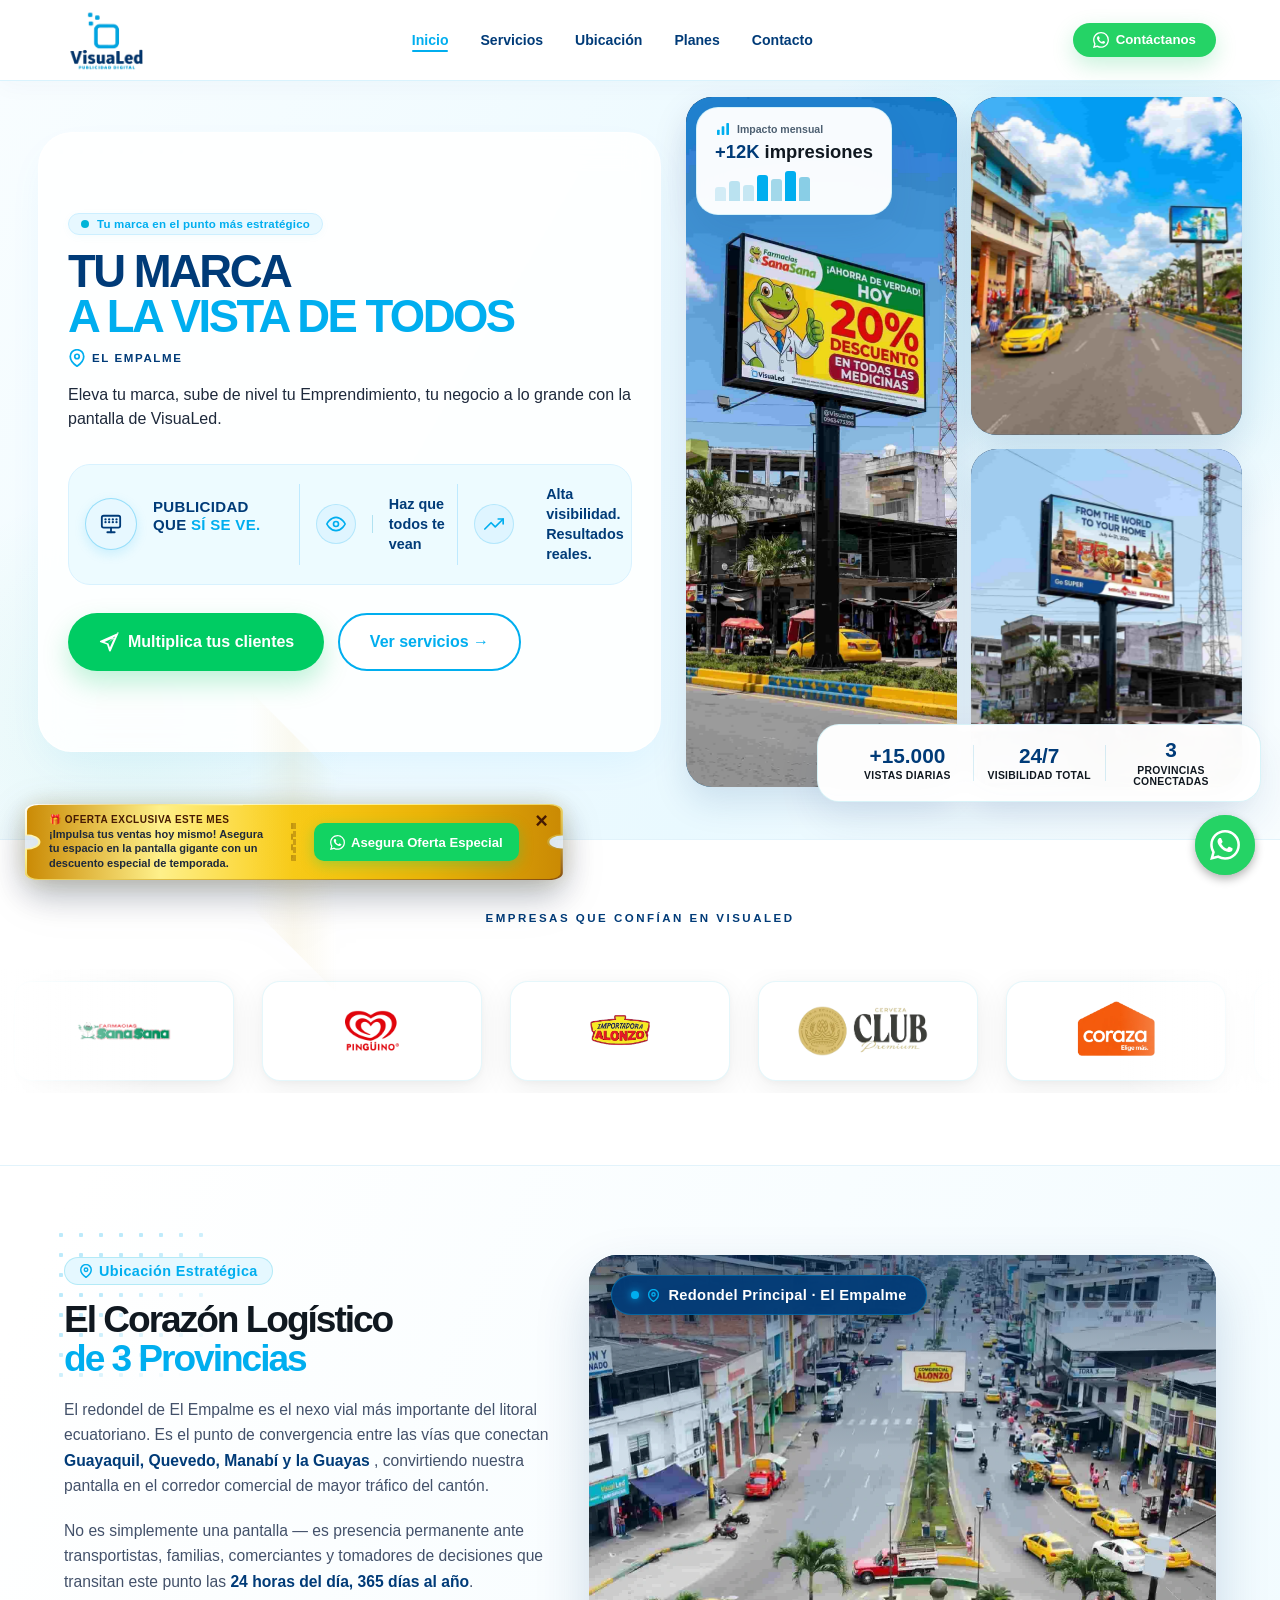
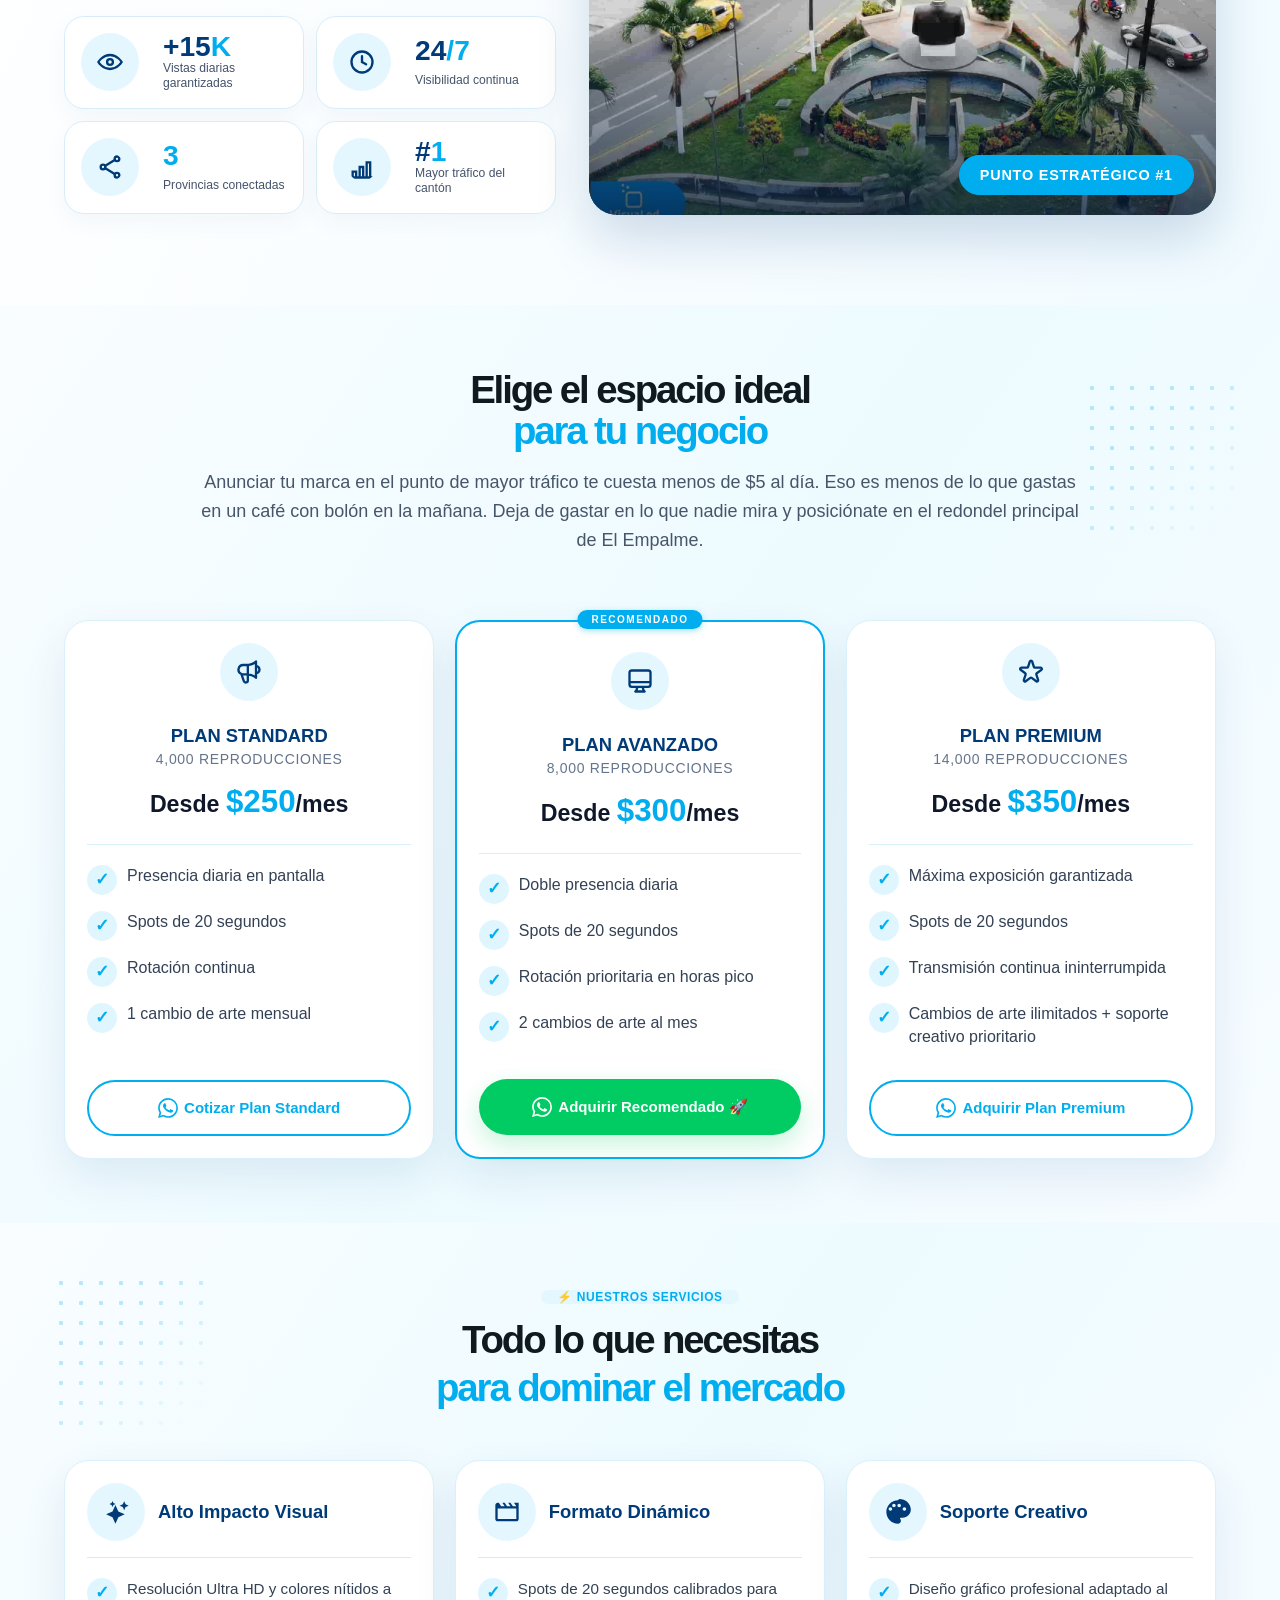
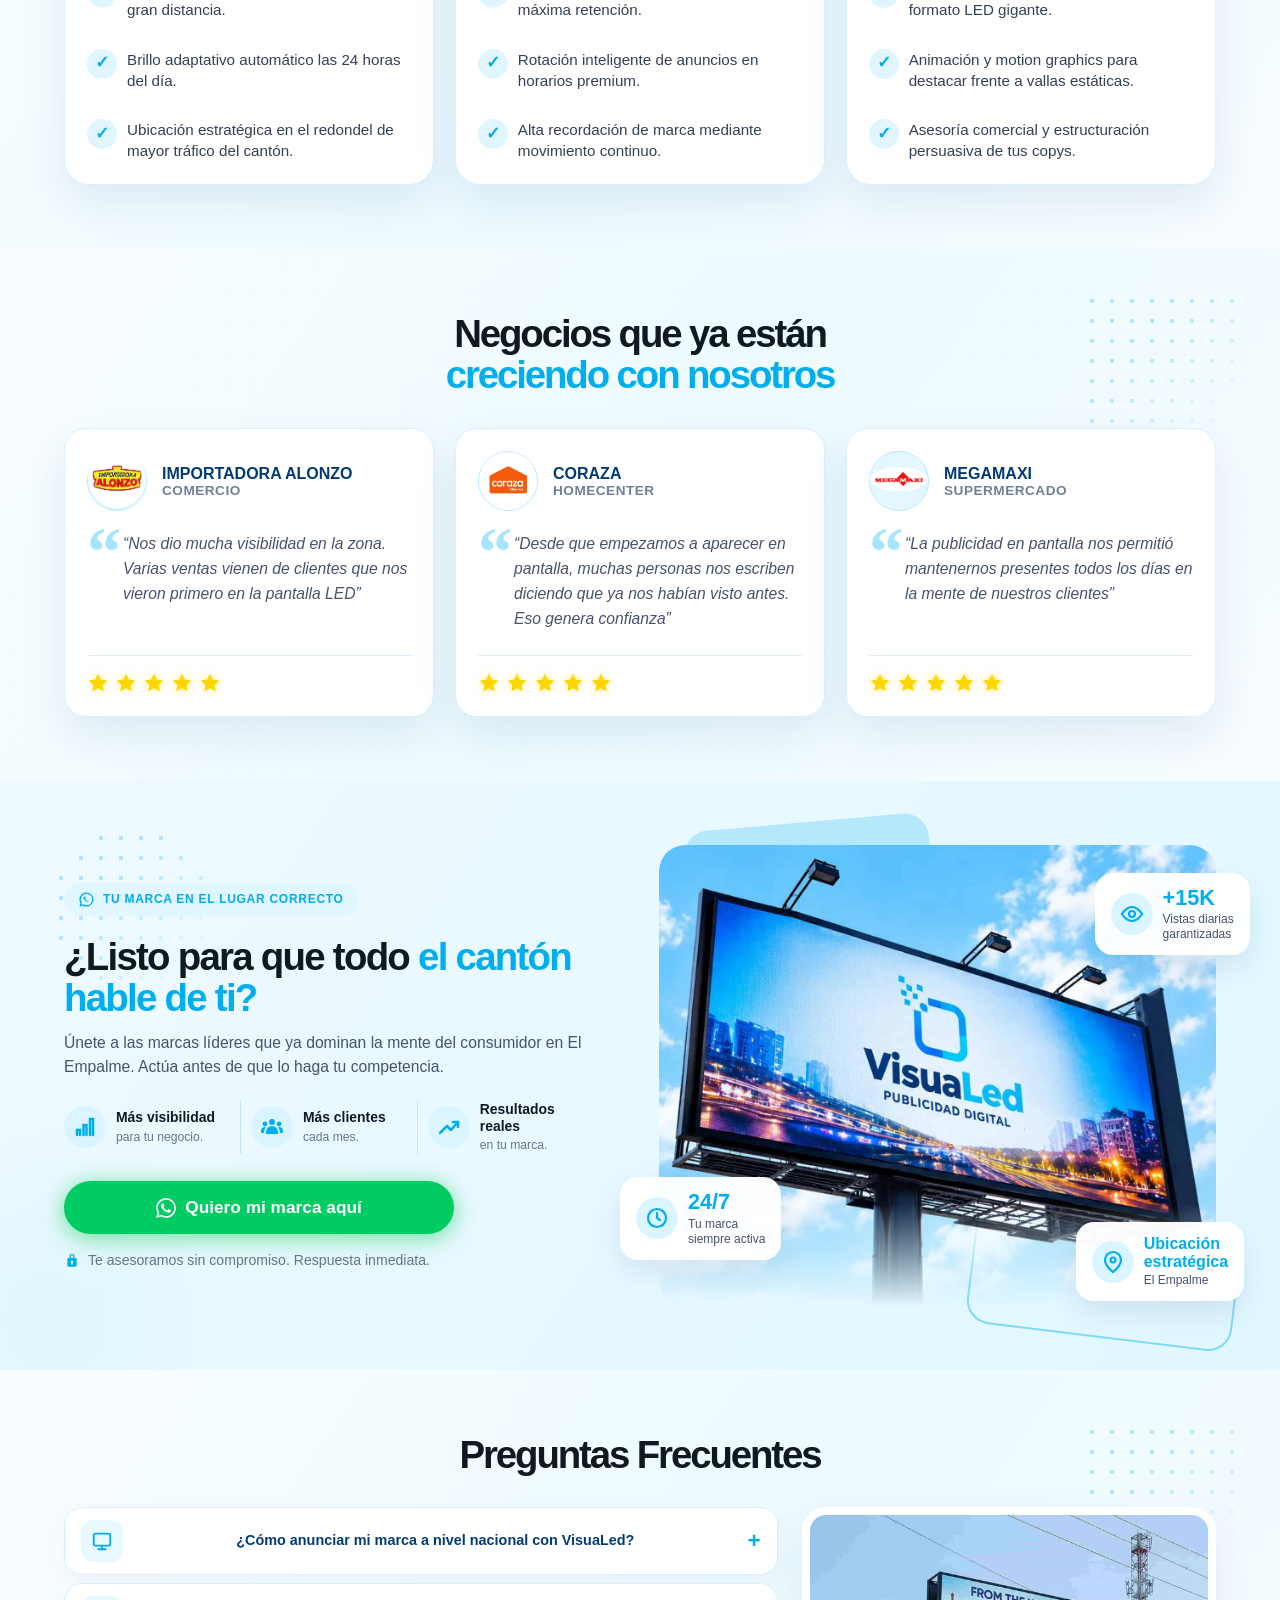
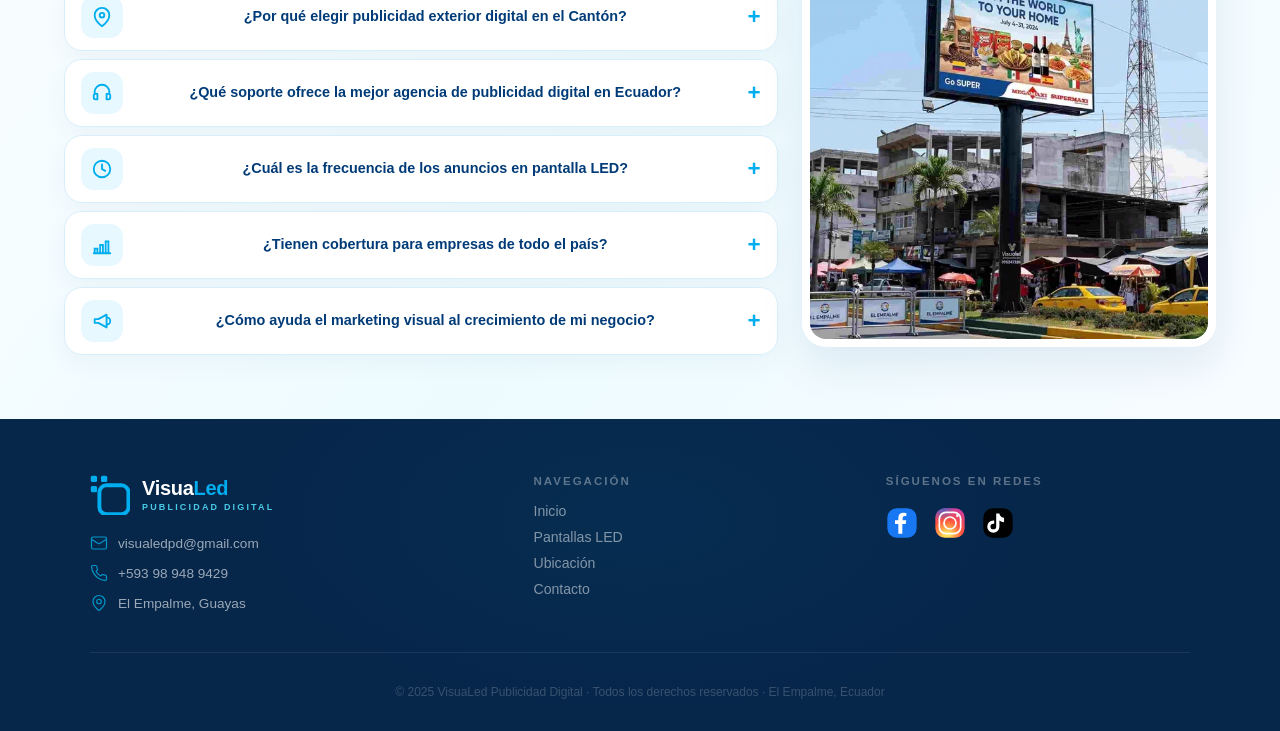
==== commit 89d70393: "feat: implement homepage redesign with new JavaScript functionality, custom styles, and LED assets" ====
--- a/index.html
+++ b/index.html
@@ -1008,6 +1008,7 @@
   </style>
   <!-- Estilos: minificado para menor tiempo de bloqueo -->
   <link rel="stylesheet" href="styles/style.min.css">
+  <link rel="stylesheet" href="styles/home-redesign.css">
   <link rel="icon" type="image/png" href="favicon-96x96.png" sizes="96x96" />
   <link rel="icon" type="image/svg+xml" href="favicon.svg" />
   <link rel="shortcut icon" href="favicon.ico" />
@@ -1069,7 +1070,7 @@
 
         <!-- Left copy -->
         <div class="hero-left hero-left-section">
-          <span class="hero-tag badge-superior fade-up"><span class="dot"></span> • Tu marca en el punto más
+          <span class="hero-tag badge-superior fade-up"><span class="dot"></span> Tu marca en el punto más
             estratégico</span>
 
           <h1 class="hero-title hero-titulo fade-up d1">
@@ -1086,8 +1087,13 @@
             <span>EL EMPALME</span>
           </div>
 
+          <p class="hero-screen-desc fade-up d2">
+            Eleva tu marca, sube de nivel tu Emprendimiento, tu negocio a lo grande con la pantalla de VisuaLed.
+          </p>
+
+          <div class="ve-hero-benefits fade-up d2">
           <!-- Feature con Icono de Pantalla LED -->
-          <div class="hero-feature-screen fade-up d2">
+          <div class="hero-feature-screen">
             <div class="feature-screen-icon-wrap">
               <svg xmlns="http://www.w3.org/2000/svg" viewBox="0 0 24 24" fill="none" stroke="currentColor"
                 stroke-width="2" stroke-linecap="round" stroke-linejoin="round">
@@ -1108,13 +1114,10 @@
               <div class="hero-sub-title">
                 PUBLICIDAD QUE <span>SÍ SE VE.</span>
               </div>
-              <p class="hero-screen-desc">
-                Eleva tu marca, sube de nivel tu Emprendimiento, tu negocio a lo grande con la pantalla de VisuaLed.
-              </p>
             </div>
           </div>
 
-          <div class="info-bloques fade-up d3">
+          <div class="info-bloques">
             <div class="info-item">
               <div class="info-icono-wrapper icon-visibilidad">
                 <svg xmlns="http://www.w3.org/2000/svg" viewBox="0 0 24 24" fill="none" stroke="currentColor"
@@ -1143,9 +1146,10 @@
               </div>
             </div>
           </div>
+          </div>
 
           <div class="hero-ctas fade-up d4">
-            <a href="https://wa.me/593989489429" class="btn-primary btn-principal">📈 Multiplica tus clientes</a>
+            <a href="https://wa.me/593989489429" class="btn-primary btn-principal"><svg class="ve-cta-icon" aria-hidden="true" viewBox="0 0 24 24" fill="currentColor"><path d="M21.8 2.2 2.7 10.5a1 1 0 0 0 .1 1.9l7 2.2 2.2 7a1 1 0 0 0 1.9.1l8.3-19.1a1 1 0 0 0-1.4-1.4ZM11 13l7.3-7.3L13 18l-1.5-4.5L7 12l12-5.3L11 13Z"/></svg> Multiplica tus clientes</a>
             <a href="#servicios" class="btn-outline btn-secundario">Ver servicios →</a>
           </div>
         </div>
@@ -1154,7 +1158,7 @@
         <div class="hero-right-wrap fade-up d2">
           <!-- Floating card top-left -->
           <div class="fc fc1">
-            <div class="fc-tag">📊 Impacto mensual</div>
+            <div class="fc-tag"><svg class="ve-bars-icon" aria-hidden="true" viewBox="0 0 24 24" fill="currentColor"><rect x="3" y="13" width="4" height="8" rx="1"/><rect x="10" y="8" width="4" height="13" rx="1"/><rect x="17" y="3" width="4" height="18" rx="1"/></svg> Impacto mensual</div>
             <div class="fc-val"><em>+<span id="impacto-mensual-counter">0</span>K</em> impresiones</div>
             <div class="fc-bars">
               <div class="fc-bar-item" style="height:14px;background:rgba(0,150,199,.15)"></div>
@@ -1172,7 +1176,7 @@
             <!-- =====================================================
                PANTALLA 1 — Vallas (rectángulo vertical, ocupa ambas filas)
                ===================================================== -->
-            <div class="m-card m-main" id="slider-vallas">
+            <div class="m-card m-main" id="slider-vallas" data-static="true">
 
               <!-- [IMAGEN 1] Vallas — slot 1 (LCP: fetchpriority high) -->
               <img class="slider-img active" src="imagenes/visuall.jpg" srcset="imagenes/visuall.jpg 560w,
@@ -1197,7 +1201,7 @@
             <!-- =====================================================
                PANTALLA 2 — Retail (cuadrado superior derecho)
                ===================================================== -->
-            <div class="m-card m-sm1" id="slider-retail">
+            <div class="m-card m-sm1" id="slider-retail" data-static="true">
 
               <!-- [IMAGEN 1] Retail — slot 1 (fetchpriority high como imagen visible inicial) -->
               <img class="slider-img active" src="imagenes/pantallavidualed-Elempalme.jpg" srcset="imagenes/pantallavidualed-Elempalme.jpg 560w,
@@ -1221,7 +1225,7 @@
             <!-- =====================================================
                PANTALLA 3 — Bebidas (cuadrado inferior derecho)
                ===================================================== -->
-            <div class="m-card m-sm2" id="slider-bebidas">
+            <div class="m-card m-sm2" id="slider-bebidas" data-static="true">
 
               <!-- [IMAGEN 1] Bebidas — slot 1 (fetchpriority high: LCP en móvil) -->
               <img class="slider-img active" src="imagenes/pantallavisualedpublicidad.jpg" srcset="imagenes/pantallavisualedpublicidad.jpg 560w,
@@ -1386,7 +1390,7 @@
               </svg>
               <span>Ubicación Estratégica</span>
             </div>
-            <h2 class="sec-title fade-up d1">El Corazón Logístico<br>de 3 Provincias</h2>
+            <h2 class="sec-title fade-up d1">El Corazón Logístico<br><span>de 3 Provincias</span></h2>
             <p class="fade-up d2">
               El redondel de El Empalme es el nexo vial más importante del litoral ecuatoriano. Es el punto de
               convergencia entre las vías que conectan <strong>Guayaquil, Quevedo, Manabí y la Guayas </strong>,
@@ -1399,18 +1403,22 @@
             </p>
             <div class="stats-quad">
               <div class="stat-tile fade-up d2">
+                <svg class="ve-stat-icon" aria-hidden="true" viewBox="0 0 24 24" fill="none" stroke="currentColor" stroke-width="2" stroke-linecap="round" stroke-linejoin="round"><path d="M2 12s3.6-6 10-6 10 6 10 6-3.6 6-10 6S2 12 2 12Z"/><circle cx="12" cy="12" r="2.5"/></svg>
                 <div class="st-num">+<span id="loc-vistas-counter">0</span><em>K</em></div>
                 <div class="st-lbl">Vistas diarias garantizadas</div>
               </div>
               <div class="stat-tile fade-up d3">
+                <svg class="ve-stat-icon" aria-hidden="true" viewBox="0 0 24 24" fill="none" stroke="currentColor" stroke-width="2" stroke-linecap="round"><circle cx="12" cy="12" r="9"/><path d="M12 7v5l3.5 2"/></svg>
                 <div class="st-num"><span id="loc-visibilidad-counter">0</span><em>/7</em></div>
                 <div class="st-lbl">Visibilidad continua</div>
               </div>
               <div class="stat-tile fade-up d3">
+                <svg class="ve-stat-icon" aria-hidden="true" viewBox="0 0 24 24" fill="none" stroke="currentColor" stroke-width="2" stroke-linecap="round" stroke-linejoin="round"><circle cx="6" cy="12" r="2"/><circle cx="18" cy="5" r="2"/><circle cx="18" cy="19" r="2"/><path d="m8 11 8-5M8 13l8 5"/></svg>
                 <div class="st-num"><em><span id="loc-provincias-counter">0</span></em></div>
                 <div class="st-lbl">Provincias conectadas</div>
               </div>
               <div class="stat-tile fade-up d4">
+                <svg class="ve-stat-icon" aria-hidden="true" viewBox="0 0 24 24" fill="none" stroke="currentColor" stroke-width="2" stroke-linecap="round"><path d="M4 20v-4h3v4M10 20v-8h3v8M16 20V8h3v12M3 21h18"/></svg>
                 <div class="st-num">#<em><span id="loc-trafico-counter">0</span></em></div>
                 <div class="st-lbl">Mayor tráfico del cantón</div>
               </div>
@@ -1420,7 +1428,7 @@
           <!-- Video de Ubicación Estratégica -->
           <div class="loc-video-card fade-up d2">
             <div class="loc-video-wrapper">
-              <video class="loc-video" src="videos/video-calidad-visualed.mp4" autoplay loop muted playsinline preload="metadata" title="Pantalla LED VisuaLed en el Redondel de El Empalme"></video>
+              <video class="loc-video" src="videos/video-calidad-visualed.mp4" poster="imagenes/visualed-redondel.webp" autoplay loop muted playsinline preload="metadata" title="Pantalla LED VisuaLed en el Redondel de El Empalme"></video>
               <div class="loc-video-overlay">
                 <div class="loc-video-badge">
                   <span class="live-dot"></span>
@@ -1447,7 +1455,7 @@
         <!-- Encabezado de la Sección Unificado -->
         <div class="text-center mb-16 max-w-4xl mx-auto">
           <h2 class="text-3xl md:text-4xl font-extrabold text-[#03071e] mb-4">
-            Elige el espacio ideal para tu negocio
+            Elige el espacio ideal <span>para tu negocio</span>
           </h2>
           <p class="text-base md:text-lg text-slate-600 leading-relaxed max-w-3xl mx-auto">
             Anunciar tu marca en el punto de mayor tráfico te cuesta menos de $5 al día. Eso es menos de lo que gastas
@@ -1641,7 +1649,7 @@
             ⚡ NUESTROS SERVICIOS
           </span>
           <h2 class="text-3xl md:text-4xl font-extrabold text-[#03071e] leading-tight">
-            Todo lo que necesitas para dominar el mercado
+            Todo lo que necesitas <span>para dominar el mercado</span>
           </h2>
         </div>
 
@@ -1743,7 +1751,7 @@
     <!-- TESTIMONIALS SECTION -->
     <section id="testimonios" class="sec testimonios-modern">
       <div class="sec-inner">
-        <h2 class="sec-title text-center fade-up d1 testim-hdr">Negocios que ya están creciendo con nosotros</h2>
+        <h2 class="sec-title text-center fade-up d1 testim-hdr">Negocios que ya están <span>creciendo con nosotros</span></h2>
 
         <div class="testim-grid">
           <!-- Card 1 -->
@@ -1884,10 +1892,17 @@
     <!-- CONTACT (Celeste Warm CTA) -->
     <section id="contacto">
       <div class="ct-inner">
-
-        <h2 class="ct-title fade-up d1">¿Listo para que todo el cantón hable de ti?</h2>
+        <div class="ve-contact-copy">
+        <div class="ve-contact-tag"><svg aria-hidden="true" viewBox="0 0 24 24" fill="currentColor"><path d="M12 2a10 10 0 0 0-8.6 15.1L2 22l5-1.3A10 10 0 1 0 12 2Zm0 18a8 8 0 0 1-4-1.1l-.3-.2-3 .8.8-2.9-.2-.3A8 8 0 1 1 12 20Zm4.4-5.9c-.2-.1-1.2-.6-1.4-.7-.2-.1-.3-.1-.5.1l-.6.7c-.1.1-.2.2-.4.1a6.5 6.5 0 0 1-2-1.2 7.4 7.4 0 0 1-1.4-1.8c-.1-.2 0-.3.1-.4l.4-.4.3-.4c.1-.1 0-.3 0-.4l-.7-1.6c-.2-.4-.3-.4-.5-.4H9c-.2 0-.4.1-.6.3a2.5 2.5 0 0 0-.8 1.8c0 1 .8 2 1 2.2a9.4 9.4 0 0 0 3.6 3.3 3.3 0 0 0 1.8.4c.5-.1 1.4-.6 1.6-1.1.2-.5.2-.9.1-1-.1-.1-.2-.2-.4-.3Z"/></svg> TU MARCA EN EL LUGAR CORRECTO</div>
+        <h2 class="ct-title fade-up d1">¿Listo para que todo <span>el cantón hable de ti?</span></h2>
         <p class="ct-sub fade-up d2">Únete a las marcas líderes que ya dominan la mente del consumidor en El Empalme.
           Actúa antes de que lo haga tu competencia.</p>
+
+        <div class="ve-contact-benefits fade-up d2" aria-label="Beneficios de anunciarte con VisualEd">
+          <div class="ve-contact-benefit"><span class="ve-contact-benefit-icon"><svg aria-hidden="true" viewBox="0 0 24 24" fill="none" stroke="currentColor" stroke-width="2.5" stroke-linecap="round"><path d="M4 20v-5h3v5M10.5 20V10h3v10M17 20V4h3v16"/></svg></span><span><strong>Más visibilidad</strong><small>para tu negocio.</small></span></div>
+          <div class="ve-contact-benefit"><span class="ve-contact-benefit-icon"><svg aria-hidden="true" viewBox="0 0 24 24" fill="currentColor"><circle cx="12" cy="7" r="3"/><circle cx="5" cy="9" r="2.4"/><circle cx="19" cy="9" r="2.4"/><path d="M6 19v-2a6 6 0 0 1 12 0v2H6ZM1 18v-2a4 4 0 0 1 4-4h1a8 8 0 0 0-2 5v1H1Zm22 0h-3v-1a8 8 0 0 0-2-5h1a4 4 0 0 1 4 4v2Z"/></svg></span><span><strong>Más clientes</strong><small>cada mes.</small></span></div>
+          <div class="ve-contact-benefit"><span class="ve-contact-benefit-icon"><svg aria-hidden="true" viewBox="0 0 24 24" fill="none" stroke="currentColor" stroke-width="2.5" stroke-linecap="round" stroke-linejoin="round"><path d="m3 18 7-7 4 4 7-8"/><path d="M16 7h5v5"/></svg></span><span><strong>Resultados reales</strong><small>en tu marca.</small></span></div>
+        </div>
 
         <!-- CTA WhatsApp Grande -->
         <a href="https://wa.me/593989489429?text=Quiero%20mi%20marca%20en%20la%20pantalla!"
@@ -1899,6 +1914,16 @@
           </svg>
           Quiero mi marca aquí
         </a>
+        <p class="ve-contact-note"><svg aria-hidden="true" viewBox="0 0 24 24" fill="currentColor"><path d="M17 9h-1V7a4 4 0 0 0-8 0v2H7a2 2 0 0 0-2 2v9a2 2 0 0 0 2 2h10a2 2 0 0 0 2-2v-9a2 2 0 0 0-2-2ZM10 7a2 2 0 0 1 4 0v2h-4V7Zm3 9.7V19h-2v-2.3a2 2 0 1 1 2 0Z"/></svg> Te asesoramos sin compromiso. Respuesta inmediata.</p>
+        </div>
+        <div class="ve-contact-visual fade-up d2">
+          <div class="ve-contact-shape ve-contact-shape-one" aria-hidden="true"></div>
+          <div class="ve-contact-shape ve-contact-shape-two" aria-hidden="true"></div>
+          <img src="imagenes/pantalla-led-seecion.jpg" alt="Pantalla LED VisualEd en El Empalme" width="1448" height="1086" loading="lazy">
+          <div class="ve-contact-stat ve-contact-stat-views"><span class="ve-contact-stat-icon"><svg aria-hidden="true" viewBox="0 0 24 24" fill="none" stroke="currentColor" stroke-width="2.2"><path d="M2 12s4-7 10-7 10 7 10 7-4 7-10 7S2 12 2 12Z"/><circle cx="12" cy="12" r="3"/></svg></span><span><strong>+15K</strong><small>Vistas diarias<br>garantizadas</small></span></div>
+          <div class="ve-contact-stat ve-contact-stat-hours"><span class="ve-contact-stat-icon"><svg aria-hidden="true" viewBox="0 0 24 24" fill="none" stroke="currentColor" stroke-width="2.2" stroke-linecap="round"><circle cx="12" cy="12" r="9"/><path d="M12 7v5l3 2"/></svg></span><span><strong>24/7</strong><small>Tu marca<br>siempre activa</small></span></div>
+          <div class="ve-contact-stat ve-contact-stat-place"><span class="ve-contact-stat-icon"><svg aria-hidden="true" viewBox="0 0 24 24" fill="none" stroke="currentColor" stroke-width="2.2"><path d="M20 10c0 6-8 12-8 12S4 16 4 10a8 8 0 1 1 16 0Z"/><circle cx="12" cy="10" r="2.5"/></svg></span><span><strong>Ubicación<br>estratégica</strong><small>El Empalme</small></span></div>
+        </div>
       </div>
     </section>
 
@@ -1906,12 +1931,14 @@
     <section id="faqs" class="sec">
       <div class="sec-inner">
         <h2 class="sec-title fade-up d1" style="text-align: center; margin-bottom: 2rem;">Preguntas Frecuentes</h2>
+        <div class="ve-faq-layout">
         <div class="faq-container fade-up d2"
           style="max-width: 800px; margin: 0 auto; display: flex; flex-direction: column; gap: 1rem;">
           <details
             style="background: rgba(255,255,255,0.05); padding: 1.2rem; border-radius: 8px; border: 1px solid rgba(0,180,216,0.2);">
             <summary
               style="font-weight: 600; font-size: 1.1rem; cursor: pointer; color: var(--cyan-mid); display: flex; justify-content: space-between; align-items: center; user-select: none;">
+              <svg class="ve-faq-icon" aria-hidden="true" viewBox="0 0 24 24" fill="none" stroke="currentColor" stroke-width="2" stroke-linecap="round" stroke-linejoin="round"><rect x="3" y="4" width="18" height="13" rx="2"/><path d="M8 21h8m-4-4v4"/></svg>
               ¿Cómo anunciar mi marca a nivel nacional con VisuaLed?
               <span style="font-size: 1.4rem;">+</span>
             </summary>
@@ -1923,6 +1950,7 @@
             style="background: rgba(255,255,255,0.05); padding: 1.2rem; border-radius: 8px; border: 1px solid rgba(0,180,216,0.2);">
             <summary
               style="font-weight: 600; font-size: 1.1rem; cursor: pointer; color: var(--cyan-mid); display: flex; justify-content: space-between; align-items: center; user-select: none;">
+              <svg class="ve-faq-icon" aria-hidden="true" viewBox="0 0 24 24" fill="none" stroke="currentColor" stroke-width="2" stroke-linecap="round" stroke-linejoin="round"><path d="M20 10c0 6-8 12-8 12S4 16 4 10a8 8 0 1 1 16 0Z"/><circle cx="12" cy="10" r="2.5"/></svg>
               ¿Por qué elegir publicidad exterior digital en el Cantón?
               <span style="font-size: 1.4rem;">+</span>
             </summary>
@@ -1935,6 +1963,7 @@
             style="background: rgba(255,255,255,0.05); padding: 1.2rem; border-radius: 8px; border: 1px solid rgba(0,180,216,0.2);">
             <summary
               style="font-weight: 600; font-size: 1.1rem; cursor: pointer; color: var(--cyan-mid); display: flex; justify-content: space-between; align-items: center; user-select: none;">
+              <svg class="ve-faq-icon" aria-hidden="true" viewBox="0 0 24 24" fill="none" stroke="currentColor" stroke-width="2" stroke-linecap="round" stroke-linejoin="round"><path d="M4 13v-2a8 8 0 0 1 16 0v2M4 13h3v6H5a2 2 0 0 1-2-2v-2a2 2 0 0 1 1-2Zm16 0h-3v6h2a2 2 0 0 0 2-2v-2a2 2 0 0 0-1-2Z"/></svg>
               ¿Qué soporte ofrece la mejor agencia de publicidad digital en Ecuador?
               <span style="font-size: 1.4rem;">+</span>
             </summary>
@@ -1945,6 +1974,7 @@
             style="background: rgba(255,255,255,0.05); padding: 1.2rem; border-radius: 8px; border: 1px solid rgba(0,180,216,0.2);">
             <summary
               style="font-weight: 600; font-size: 1.1rem; cursor: pointer; color: var(--cyan-mid); display: flex; justify-content: space-between; align-items: center; user-select: none;">
+              <svg class="ve-faq-icon" aria-hidden="true" viewBox="0 0 24 24" fill="none" stroke="currentColor" stroke-width="2" stroke-linecap="round"><circle cx="12" cy="12" r="9"/><path d="M12 7v5l3.5 2"/></svg>
               ¿Cuál es la frecuencia de los anuncios en pantalla LED?
               <span style="font-size: 1.4rem;">+</span>
             </summary>
@@ -1956,6 +1986,7 @@
             style="background: rgba(255,255,255,0.05); padding: 1.2rem; border-radius: 8px; border: 1px solid rgba(0,180,216,0.2);">
             <summary
               style="font-weight: 600; font-size: 1.1rem; cursor: pointer; color: var(--cyan-mid); display: flex; justify-content: space-between; align-items: center; user-select: none;">
+              <svg class="ve-faq-icon" aria-hidden="true" viewBox="0 0 24 24" fill="none" stroke="currentColor" stroke-width="2" stroke-linecap="round"><path d="M4 20v-4h3v4M10 20v-8h3v8M16 20V8h3v12M3 21h18"/></svg>
               ¿Tienen cobertura para empresas de todo el país?
               <span style="font-size: 1.4rem;">+</span>
             </summary>
@@ -1966,12 +1997,17 @@
             style="background: rgba(255,255,255,0.05); padding: 1.2rem; border-radius: 8px; border: 1px solid rgba(0,180,216,0.2);">
             <summary
               style="font-weight: 600; font-size: 1.1rem; cursor: pointer; color: var(--cyan-mid); display: flex; justify-content: space-between; align-items: center; user-select: none;">
+              <svg class="ve-faq-icon" aria-hidden="true" viewBox="0 0 24 24" fill="none" stroke="currentColor" stroke-width="2" stroke-linecap="round" stroke-linejoin="round"><path d="M4 10v4h4l9 5V5l-9 5H4Zm13-2a4 4 0 0 1 0 8"/></svg>
               ¿Cómo ayuda el marketing visual al crecimiento de mi negocio?
               <span style="font-size: 1.4rem;">+</span>
             </summary>
             <p style="margin-top: 1rem; color: var(--slate); line-height: 1.5;">El marketing visual a través de pantallas LED
               incrementa drásticamente la retención, confianza y estatus corporativo en los consumidores.</p>
           </details>
+        </div>
+        <div class="ve-faq-visual fade-up d2">
+          <img src="imagenes/pantallavisualedpublicidad.webp" alt="Pantalla LED publicitaria VisualEd" width="2752" height="1536" loading="lazy">
+        </div>
         </div>
       </div>
     </section>
@@ -2657,4 +2693,4 @@
   </style>
 </body>
 
-</html>+</html>
--- a/styles/home-redesign.css
+++ b/styles/home-redesign.css
@@ -0,0 +1,312 @@
+/* VisualEd home redesign. Loaded only by index.html. */
+:root {
+  --ve-ink: #101820;
+  --ve-blue: #003b78;
+  --ve-led: #00aeef;
+  --ve-sky: #effaff;
+  --ve-line: #ccefff;
+  --ve-shadow: 0 18px 44px rgba(0, 59, 120, .09);
+}
+
+body {
+  background: #f7fcff;
+  color: var(--ve-ink);
+}
+
+header { background: rgba(255, 255, 255, .97); box-shadow: 0 4px 24px rgba(0, 59, 120, .035); }
+header nav { max-width: 1560px; }
+header .nav-links a { color: var(--ve-blue); font-weight: 600; }
+header .nav-links li:first-child a { color: var(--ve-led); }
+header .nav-links li:first-child a::after { background: var(--ve-led); transform: scaleX(1); }
+header .btn-chat { border-radius: 999px; box-shadow: 0 8px 22px rgba(0, 196, 93, .22); }
+
+/* Light panels and the LED dot pattern tie the seven references together. */
+#inicio, #ubicacion, #planes, #servicios, #testimonios, #contacto, #faqs {
+  position: relative;
+  isolation: isolate;
+  overflow: hidden;
+}
+#inicio::before, #ubicacion::before, #planes::before, #servicios::before,
+#testimonios::after, #contacto::before, #faqs::before {
+  content: '';
+  position: absolute;
+  z-index: -1;
+  width: 160px;
+  height: 160px;
+  left: 4%;
+  top: 8%;
+  background-image: radial-gradient(circle, rgba(0, 174, 239, .26) 2px, transparent 2.5px);
+  background-size: 20px 20px;
+  mask-image: linear-gradient(135deg, #000 35%, transparent 90%);
+  pointer-events: none;
+}
+#planes::before, #testimonios::after, #faqs::before { left: auto; right: 3%; }
+#inicio { background: linear-gradient(120deg, #f8fdff 0%, #e9f9ff 65%, #f8fdff 100%); }
+#inicio .hero-grid { max-width: 1660px; gap: clamp(22px, 2vw, 40px); }
+#inicio .hero-left {
+  background: rgba(255,255,255,.88) !important;
+  border: 1px solid rgba(255,255,255,.98) !important;
+  border-radius: 34px !important;
+  box-shadow: 0 20px 55px rgba(0, 109, 168, .075);
+}
+#inicio .hero-tag { font-size: .82rem; background: #e7f8ff; border-color: var(--ve-line); color: var(--ve-led); }
+#inicio h1.hero-title { font-size: clamp(2.75rem, 3.55vw, 4.25rem) !important; line-height: 1 !important; letter-spacing: -.055em !important; color: var(--ve-ink) !important; }
+#inicio h1.hero-title .resaltado-localizacion { color: var(--ve-led); }
+#inicio .hero-location-badge { color: var(--ve-blue); font-weight: 800; }
+#inicio .ve-hero-benefits { display: grid; grid-template-columns: minmax(0, 1.36fr) repeat(2, minmax(0, 1fr)); align-items: center; gap: 0; background: #edfbff; border: 1px solid #d8f2ff; border-radius: 22px; padding: 19px 16px; margin: 18px 0 20px; }
+#inicio .hero-feature-screen { background: transparent !important; border: 0 !important; box-shadow: none !important; padding: 0 13px 0 0 !important; margin: 0 !important; min-width: 0; }
+#inicio .feature-screen-icon-wrap { background: #e7f8ff; border-radius: 50%; }
+#inicio .hero-sub-title { color: var(--ve-blue); }
+#inicio .hero-screen-desc { color: #45536b; font-size: clamp(.98rem, 1.2vw, 1.16rem); line-height: 1.5; max-width: 740px; margin: 0 0 16px !important; }
+#inicio .info-bloques {
+  display: contents !important;
+}
+#inicio .info-item { min-width: 0; align-self: stretch; border-left: 1px solid #bfeaff; padding: 0 12px 0 16px; }
+#inicio .info-item + .info-item { border-left: 1px solid #bfeaff; padding-left: 16px; }
+#inicio .info-icono-wrapper { border-radius: 50%; background: #dff5ff; }
+#inicio .info-texto-enfasis { color: var(--ve-blue); }
+#inicio .btn-principal, #inicio .btn-secundario { min-height: 58px; padding: 14px 30px !important; font-size: 1rem !important; }
+#inicio .btn-principal { background: #00cc63; box-shadow: 0 12px 26px rgba(0, 204, 99, .25); }
+#inicio .ve-cta-icon { width: 22px; height: 22px; flex-shrink: 0; }
+#inicio .btn-secundario { border-color: var(--ve-led); color: var(--ve-led); background: #fff; }
+#inicio .hero-right-wrap { height: clamp(520px, calc(100svh - 190px), 690px); }
+#inicio .m-card { border-radius: 26px; box-shadow: 0 15px 35px rgba(0, 59, 120, .13); }
+#inicio .fc { border-radius: 22px; box-shadow: var(--ve-shadow); }
+#inicio .fc1 { top: 10px; left: 10px; }
+#inicio .fc-tag { display: flex; align-items: center; gap: 6px; }
+#inicio .ve-bars-icon { width: 16px; height: 16px; color: var(--ve-led); }
+#inicio .fc-val em, #inicio .metric-number { color: var(--ve-blue); }
+#inicio .metrics-floating-card { width: 80%; max-width: 650px; }
+
+.trust-bar { background: #fff; border-top: 1px solid #e2f3fb; border-bottom: 1px solid #e2f3fb; }
+.trust-title { color: var(--ve-blue); }
+.brand-card { background: #fff; }
+.brand-card img { filter: grayscale(0); }
+
+#ubicacion { background: linear-gradient(115deg, #fff 5%, #f1fbff 100%); }
+#ubicacion .sec-inner { max-width: 1280px; }
+#ubicacion .loc-grid { grid-template-columns: minmax(0, .88fr) minmax(0, 1.12fr); gap: clamp(30px, 2.5vw, 48px); }
+#ubicacion .tag-pill { color: var(--ve-led); background: #e5f8ff; font-size: .9rem; }
+#ubicacion .sec-title { font-size: clamp(2.2rem, 2.9vw, 3.25rem); line-height: 1.05; letter-spacing: -.055em; color: var(--ve-ink); }
+#ubicacion .sec-title span { color: var(--ve-led); }
+#ubicacion .loc-text p { color: #43516a; font-size: clamp(.98rem, 1.15vw, 1.12rem); line-height: 1.62; }
+#ubicacion .loc-text p strong { color: var(--ve-blue); }
+#ubicacion .stats-quad { margin-top: 1.4rem; }
+#ubicacion .stat-tile {
+  display: grid;
+  grid-template-columns: 68px 1fr;
+  grid-template-rows: auto auto;
+  column-gap: 14px;
+  align-items: center;
+  background: #fff;
+  border: 1px solid #d7edfa;
+  border-radius: 20px;
+  padding: 16px;
+  box-shadow: 0 8px 24px rgba(0, 59, 120, .045);
+}
+#ubicacion .ve-stat-icon { grid-row: 1 / 3; width: 58px; height: 58px; padding: 15px; color: var(--ve-blue); border-radius: 50%; background: #e4f7ff; }
+#ubicacion .st-num { color: var(--ve-blue); font-size: clamp(1.55rem, 2.2vw, 2.5rem); }
+#ubicacion .st-num em { color: var(--ve-led); }
+#ubicacion .st-lbl { color: #45536b; margin-top: 0; line-height: 1.25; }
+#ubicacion .loc-video-card { height: clamp(420px, calc(100svh - 250px), 560px); border-radius: 28px; border: 0; box-shadow: 0 24px 54px rgba(0, 59, 120, .18); }
+#ubicacion .loc-video { object-position: center 55%; }
+#ubicacion .loc-video-badge { background: rgba(0, 59, 120, .94); padding: 11px 19px; font-size: .92rem; }
+#ubicacion .loc-video-tag { background: var(--ve-led); border-color: var(--ve-led); color: #fff; padding: 11px 20px; font-size: .9rem; }
+
+#planes, #servicios, #testimonios, #faqs { background: linear-gradient(125deg, #f9fdff 0%, #edfbff 52%, #f7fcff 100%) !important; }
+#planes, #servicios, #testimonios, #faqs { padding: clamp(54px, 5vw, 76px) clamp(22px, 5vw, 90px) !important; }
+#planes .sec-inner, #servicios .sec-inner { max-width: 1280px !important; padding-left: 0 !important; padding-right: 0 !important; }
+#planes h2, #servicios h2, #testimonios h2, #faqs h2 {
+  font-family: Montserrat, Poppins, sans-serif;
+  font-size: clamp(2.1rem, 3vw, 3.2rem) !important;
+  font-weight: 900;
+  line-height: 1.08;
+  letter-spacing: -.055em;
+  color: var(--ve-ink) !important;
+  max-width: 850px;
+  margin-left: auto;
+  margin-right: auto;
+}
+#planes h2 span, #servicios h2 span, #testimonios h2 span { display: block; color: var(--ve-led); }
+#planes .sec-inner > div:first-child > p { color: #45536b; font-size: clamp(1rem, 1.3vw, 1.2rem); max-width: 930px !important; margin-left: auto; margin-right: auto; }
+#planes .sec-inner > .grid, #servicios .sec-inner > .grid { gap: clamp(16px, 1.6vw, 24px) !important; }
+#planes .plan-card, #servicios .sec-inner > .grid > div {
+  background: #fff !important;
+  border: 1px solid #d9f1fc !important;
+  border-radius: 25px !important;
+  box-shadow: var(--ve-shadow) !important;
+  padding: clamp(22px, 1.7vw, 30px) !important;
+}
+#planes .plan-card:nth-child(2) { border: 2px solid var(--ve-led) !important; }
+#planes .plan-card .plan-icon-container, #servicios .sec-inner > .grid h3 > span:first-child {
+  width: 58px !important;
+  height: 58px !important;
+  border-radius: 50% !important;
+  background: #e4f7ff !important;
+  color: var(--ve-led) !important;
+}
+#planes .plan-card .plan-icon-container svg, #servicios .sec-inner > .grid h3 svg { width: 28px !important; height: 28px !important; color: var(--ve-blue) !important; }
+#planes .plan-card h3, #servicios .sec-inner > .grid h3 { font-size: clamp(1.15rem, 1.3vw, 1.4rem) !important; font-weight: 800; color: var(--ve-blue) !important; }
+#planes .plan-card .text-center > .text-sm { color: #63758d; letter-spacing: .03em; }
+#planes .plan-card .text-2xl { font-size: clamp(1.45rem, 1.75vw, 2rem) !important; color: var(--ve-ink); }
+#planes .plan-card .text-2xl span { color: var(--ve-led) !important; font-size: 1.35em !important; }
+#planes .plan-card ul { border-top: 1px solid #d7effb; padding-top: 20px !important; }
+#planes .plan-card li, #servicios .sec-inner > .grid li { color: #43516a; line-height: 1.4; }
+#planes .plan-card li > span:first-child, #servicios .sec-inner > .grid li > span:first-child {
+  display: inline-flex;
+  align-items: center;
+  justify-content: center;
+  width: 30px;
+  height: 30px;
+  flex: 0 0 30px;
+  background: #e0f6ff;
+  border-radius: 50%;
+  color: var(--ve-led) !important;
+  font-size: 1.05rem !important;
+}
+#planes .plan-card a { max-width: 100% !important; border-radius: 999px !important; font-size: .94rem !important; min-height: 56px; }
+#planes .plan-card:nth-child(odd) a { background: #fff !important; border: 2px solid var(--ve-led) !important; color: var(--ve-led) !important; box-shadow: none !important; }
+#planes .plan-card:nth-child(odd) a svg { fill: var(--ve-led); }
+#planes .plan-card:nth-child(2) a { background: #00cc63 !important; box-shadow: 0 10px 26px rgba(0, 204, 99, .22) !important; }
+#planes .plan-badge-tag { background: var(--ve-led); color: white; border-radius: 999px; box-shadow: 0 6px 16px rgba(0,174,239,.26); }
+
+#servicios .sec-inner > div:first-child > span { background: #e4f7ff !important; color: var(--ve-led) !important; }
+#servicios .sec-inner > .grid h3 { border-bottom: 1px solid #cfeefa !important; padding-bottom: 16px !important; gap: 13px !important; }
+#servicios .sec-inner > .grid h3 > span:first-child { display: inline-flex; align-items: center; justify-content: center; flex-shrink: 0; }
+#servicios .sec-inner > .grid ul { display: grid; gap: 12px; font-size: .95rem; }
+#servicios .sec-inner > .grid li { align-items: center; }
+
+#testimonios .sec-inner { max-width: 1280px; }
+#testimonios .testim-hdr { margin-bottom: 2rem; }
+#testimonios .testim-grid { gap: clamp(16px, 1.6vw, 24px); }
+#testimonios .t-card { padding: clamp(22px, 1.7vw, 30px); border-radius: 22px; box-shadow: var(--ve-shadow); border-color: #d9f1fc; }
+#testimonios .t-logo { width: 60px; height: 60px; flex: 0 0 60px; background: #e4f7ff; border-color: #b8eaff; }
+#testimonios .t-name { color: var(--ve-blue); font-size: clamp(1rem, 1.2vw, 1.25rem); }
+#testimonios .t-category { color: #718099; }
+#testimonios .t-content { position: relative; padding-left: 36px; }
+#testimonios .t-content::before { content: '“'; position: absolute; top: -18px; left: 0; font: 900 4.3rem Georgia, serif; color: #a7e5ff; }
+#testimonios .t-content p { color: #45536b; font-size: .98rem; }
+#testimonios .t-rating { border-top: 1px solid #d7effb; padding-top: 16px; }
+
+#contacto { background: linear-gradient(125deg, #effaff 0%, #e0f7ff 100%); }
+#contacto { padding: clamp(54px, 5vw, 76px) clamp(22px, 5vw, 90px); }
+#contacto .ct-inner { max-width: 1280px; display: grid; grid-template-columns: minmax(0, 1fr) minmax(0, 1.05fr); gap: clamp(36px, 5vw, 80px); align-items: center; text-align: left; }
+#contacto .ve-contact-copy { min-width: 0; }
+#contacto .ve-contact-tag { display: inline-flex; align-items: center; gap: 8px; padding: 8px 14px; margin-bottom: 20px; border-radius: 999px; background: #e0f7ff; color: var(--ve-led); font-size: .75rem; font-weight: 800; letter-spacing: .06em; }
+#contacto .ve-contact-tag svg { width: 17px; height: 17px; }
+#contacto .ct-title { font-size: clamp(2.1rem, 3vw, 3.3rem); line-height: 1.08; letter-spacing: -.045em; color: var(--ve-ink); max-width: 640px; }
+#contacto .ct-title span { color: var(--ve-led); }
+#contacto .ct-sub { margin: 12px 0 22px; max-width: 570px; color: #45536b; font-size: clamp(.98rem, 1.15vw, 1.1rem); line-height: 1.5; }
+#contacto .ve-contact-benefits { display: grid; grid-template-columns: repeat(3, minmax(0, 1fr)); margin: 22px 0 28px; }
+#contacto .ve-contact-benefit { display: flex; align-items: center; gap: 10px; min-width: 0; padding: 0 10px; border-right: 1px solid #bde7f8; }
+#contacto .ve-contact-benefit:first-child { padding-left: 0; }
+#contacto .ve-contact-benefit:last-child { border-right: 0; }
+#contacto .ve-contact-benefit-icon, #contacto .ve-contact-stat-icon { display: inline-flex; align-items: center; justify-content: center; flex: 0 0 42px; width: 42px; height: 42px; border-radius: 50%; background: #daf5ff; color: var(--ve-led); }
+#contacto .ve-contact-benefit-icon svg, #contacto .ve-contact-stat-icon svg { width: 24px; height: 24px; }
+#contacto .ve-contact-benefit strong, #contacto .ve-contact-benefit small { display: block; }
+#contacto .ve-contact-benefit strong { font-size: .87rem; line-height: 1.2; color: var(--ve-ink); }
+#contacto .ve-contact-benefit small { margin-top: 4px; font-size: .76rem; line-height: 1.25; color: #64748b; }
+#contacto .btn-wa-big { display: flex; width: min(100%, 390px); justify-content: center; background: #00cc63; font-size: clamp(1rem, 1.35vw, 1.2rem); }
+#contacto .ve-contact-note { display: flex; align-items: center; gap: 8px; margin: 18px 0 0; color: #64748b; font-size: .88rem; }
+#contacto .ve-contact-note svg { width: 16px; height: 16px; flex: 0 0 16px; color: var(--ve-led); }
+#contacto .ve-contact-visual { position: relative; height: clamp(400px, 36vw, 540px); min-width: 0; overflow: visible; border-radius: 28px; background: radial-gradient(ellipse at center, #bcefff 0%, #d8f6ff 52%, transparent 75%); box-shadow: none; }
+#contacto .ve-contact-visual img { position: relative; z-index: 2; display: block; width: 100%; height: 100%; object-fit: cover; object-position: center 45%; border-radius: 26px; box-shadow: 0 24px 50px rgba(0, 91, 155, .15); mask-image: linear-gradient(to bottom, #000 0%, #000 78%, transparent 100%); }
+#contacto .ve-contact-visual::after { display: none; }
+#contacto .ve-contact-shape { position: absolute; z-index: 1; border-radius: 24px; pointer-events: none; }
+#contacto .ve-contact-shape-one { width: 44%; height: 25%; top: -5%; left: 5%; background: rgba(0,174,239,.22); transform: rotate(-5deg); }
+#contacto .ve-contact-shape-two { width: 48%; height: 28%; right: -4%; bottom: -7%; border: 2px solid rgba(0,174,239,.42); transform: rotate(7deg); }
+#contacto .ve-contact-stat { position: absolute; z-index: 3; display: flex; align-items: center; gap: 10px; padding: 13px 16px; border-radius: 18px; background: rgba(255,255,255,.97); box-shadow: 0 12px 28px rgba(0, 59, 120, .1); }
+#contacto .ve-contact-stat strong, #contacto .ve-contact-stat small { display: block; }
+#contacto .ve-contact-stat strong { color: var(--ve-led); font-size: 1.35rem; line-height: 1.1; }
+#contacto .ve-contact-stat small { color: #45536b; font-size: .75rem; line-height: 1.25; margin-top: 3px; }
+#contacto .ve-contact-stat-views { top: 6%; right: -6%; }
+#contacto .ve-contact-stat-hours { bottom: 10%; left: -7%; }
+#contacto .ve-contact-stat-place { bottom: 1%; right: -5%; }
+#contacto .ve-contact-stat-place strong { font-size: 1rem; }
+
+#faqs .sec-inner { max-width: 1280px; }
+#faqs .sec-title { margin-bottom: 2rem !important; }
+#faqs .ve-faq-layout { display: grid; grid-template-columns: minmax(0, 1.55fr) minmax(0, .9fr); gap: 24px; align-items: start; }
+#faqs .faq-container { max-width: none !important; margin: 0 !important; gap: 8px !important; }
+#faqs details { background: #fff !important; border: 1px solid #d7effb !important; border-radius: 18px !important; padding: 12px 16px !important; box-shadow: 0 8px 24px rgba(0, 59, 120, .045); }
+#faqs summary { color: var(--ve-blue) !important; font-family: Montserrat, sans-serif; font-size: clamp(.9rem, 1vw, 1.02rem) !important; line-height: 1.35; gap: 12px; }
+#faqs .ve-faq-icon { width: 42px; height: 42px; flex: 0 0 42px; padding: 10px; border-radius: 13px; color: var(--ve-led); background: #e7f8ff; }
+#faqs summary span { color: var(--ve-led); flex-shrink: 0; }
+#faqs details[open] summary span { transform: rotate(45deg); }
+#faqs details p { color: #45536b !important; padding-left: 54px; }
+#faqs .ve-faq-visual { height: 440px; min-height: 0; border-radius: 24px; overflow: hidden; background: #e4f7ff; border: 8px solid #fff; box-shadow: var(--ve-shadow); }
+#faqs .ve-faq-visual img { display: block; width: 100%; height: 100%; min-height: 0; object-fit: cover; object-position: center; }
+
+footer { background: #06264a; }
+footer .foot-copy { border-top-color: rgba(0,174,239,.2); }
+body .ticket-modal.active { filter: drop-shadow(0 9px 18px rgba(0, 59, 120, .14)); }
+
+@media (min-width: 1024px) {
+  #inicio { display: block; min-height: 0 !important; padding: 16px 3% 52px !important; }
+  #inicio .hero-grid { min-height: 0 !important; grid-template-columns: 1.12fr 1fr; align-items: center; padding: 0 !important; }
+  #inicio .hero-left { min-height: min(620px, calc(100svh - 235px)); padding: clamp(26px, 2.2vw, 42px) !important; }
+  #inicio .feature-screen-icon-wrap { width: 52px !important; height: 52px !important; border-radius: 50% !important; }
+  #inicio .hero-sub-title { font-size: .94rem !important; }
+  #inicio .hero-screen-desc { font-size: clamp(1rem, 1.14vw, 1.15rem) !important; line-height: 1.48 !important; }
+  #inicio .info-texto-enfasis { font-size: .9rem !important; }
+}
+
+@media (max-width: 1100px) {
+  #ubicacion .loc-grid { grid-template-columns: 1fr; }
+  #ubicacion .loc-video-card { height: 520px; }
+  #planes .sec-inner > .grid, #servicios .sec-inner > .grid { grid-template-columns: repeat(2, minmax(0, 1fr)) !important; }
+  #planes .plan-card:last-child, #servicios .sec-inner > .grid > div:last-child { grid-column: 1 / -1; }
+}
+@media (max-width: 960px) {
+  #inicio .hero-right-wrap { height: clamp(350px, 75vw, 520px); }
+  #inicio h1.hero-title { font-size: clamp(2.7rem, 7vw, 4.4rem) !important; }
+  #contacto .ct-inner { grid-template-columns: 1fr; }
+  #contacto .ve-contact-visual { width: min(100%, 620px); height: clamp(320px, 60vw, 460px); margin: 0 auto; }
+  #faqs .ve-faq-layout { grid-template-columns: 1fr; }
+  #faqs .ve-faq-visual, #faqs .ve-faq-visual img { min-height: 390px; max-height: 440px; }
+}
+@media (max-width: 700px) {
+  #inicio .hero-left { padding: 23px; }
+  #inicio h1.hero-title { font-size: clamp(2.3rem, 10vw, 3.6rem) !important; }
+  #inicio .ve-hero-benefits { grid-template-columns: 1fr; gap: 13px; padding: 17px; }
+  #inicio .hero-feature-screen { padding: 0 0 13px !important; border-bottom: 1px solid #bfeaff !important; }
+  #inicio .info-item, #inicio .info-item + .info-item { border-left: 0; padding: 0; }
+  #inicio .hero-right-wrap { height: clamp(300px, 88vw, 420px); }
+  #ubicacion .stat-tile { grid-template-columns: 1fr; text-align: center; justify-items: center; gap: 4px; }
+  #ubicacion .ve-stat-icon { grid-row: auto; width: 50px; height: 50px; padding: 12px; }
+  #ubicacion .loc-video-card { height: 350px; min-height: 0; }
+  #planes .sec-inner > .grid, #servicios .sec-inner > .grid { grid-template-columns: 1fr !important; }
+  #planes .plan-card:last-child, #servicios .sec-inner > .grid > div:last-child { grid-column: auto; }
+  #planes h2, #servicios h2, #testimonios h2, #faqs h2 { font-size: clamp(2.1rem, 8vw, 3rem) !important; }
+  #testimonios .testim-grid { margin-top: 0; }
+  #contacto .ct-title { font-size: clamp(2rem, 7.5vw, 2.7rem); }
+  #contacto .ct-inner { gap: 36px; }
+  #contacto .ve-contact-benefits { margin: 20px 0; }
+  #contacto .ve-contact-benefit { gap: 8px; padding: 0 5px; }
+  #contacto .ve-contact-benefit-icon { flex-basis: 36px; width: 36px; height: 36px; }
+  #contacto .ve-contact-benefit-icon svg { width: 20px; height: 20px; }
+  #contacto .ve-contact-visual { width: calc(100% - 26px); height: clamp(290px, 78vw, 390px); }
+  #contacto .ve-contact-stat { padding: 8px 10px; gap: 6px; }
+  #contacto .ve-contact-stat-icon { flex-basis: 32px; width: 32px; height: 32px; }
+  #contacto .ve-contact-stat-icon svg { width: 19px; height: 19px; }
+  #contacto .ve-contact-stat strong { font-size: 1rem; }
+  #contacto .ve-contact-stat small { font-size: .6rem; }
+  #contacto .ve-contact-stat-place strong { font-size: .76rem; }
+  #faqs details { padding: 13px 15px !important; }
+  #faqs .ve-faq-icon { width: 42px; height: 42px; flex-basis: 42px; padding: 10px; }
+  #faqs details p { padding-left: 0; }
+  #faqs .ve-faq-visual, #faqs .ve-faq-visual img { min-height: 280px; max-height: 320px; }
+}
+@media (max-width: 480px) {
+  #contacto .ve-contact-benefits { grid-template-columns: 1fr; gap: 12px; }
+  #contacto .ve-contact-benefit { border-right: 0; padding: 0; }
+  #contacto .ve-contact-benefit strong, #contacto .ve-contact-benefit small { display: inline; }
+  #contacto .ve-contact-benefit small { margin-left: 5px; }
+  #contacto .ve-contact-stat-views { right: -3%; }
+  #contacto .ve-contact-stat-hours { left: -3%; bottom: 2%; }
+  #contacto .ve-contact-stat-place { right: -3%; bottom: 2%; }
+}
+@media (prefers-reduced-motion: reduce) {
+  #inicio .fc1, #ubicacion .live-dot { animation: none; }
+  #testimonios .star-icon { animation-duration: .01ms !important; }
+}
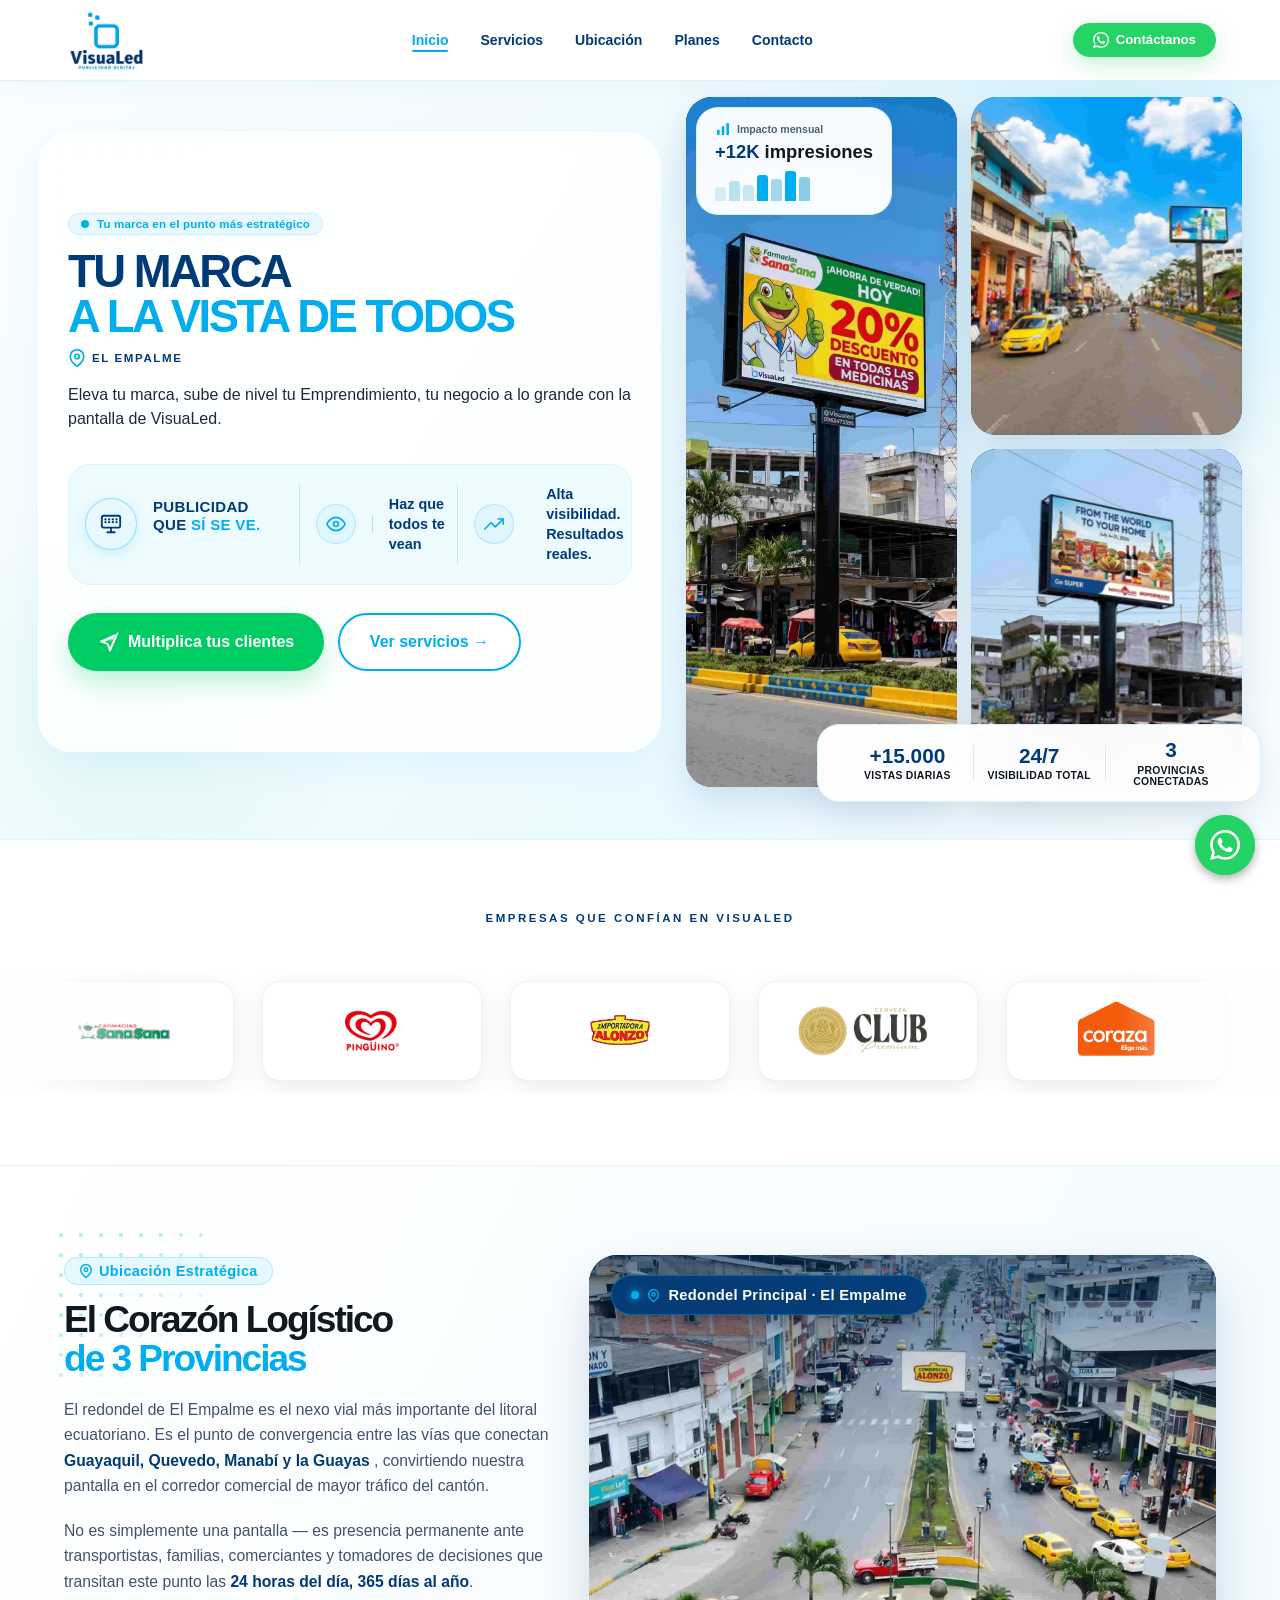
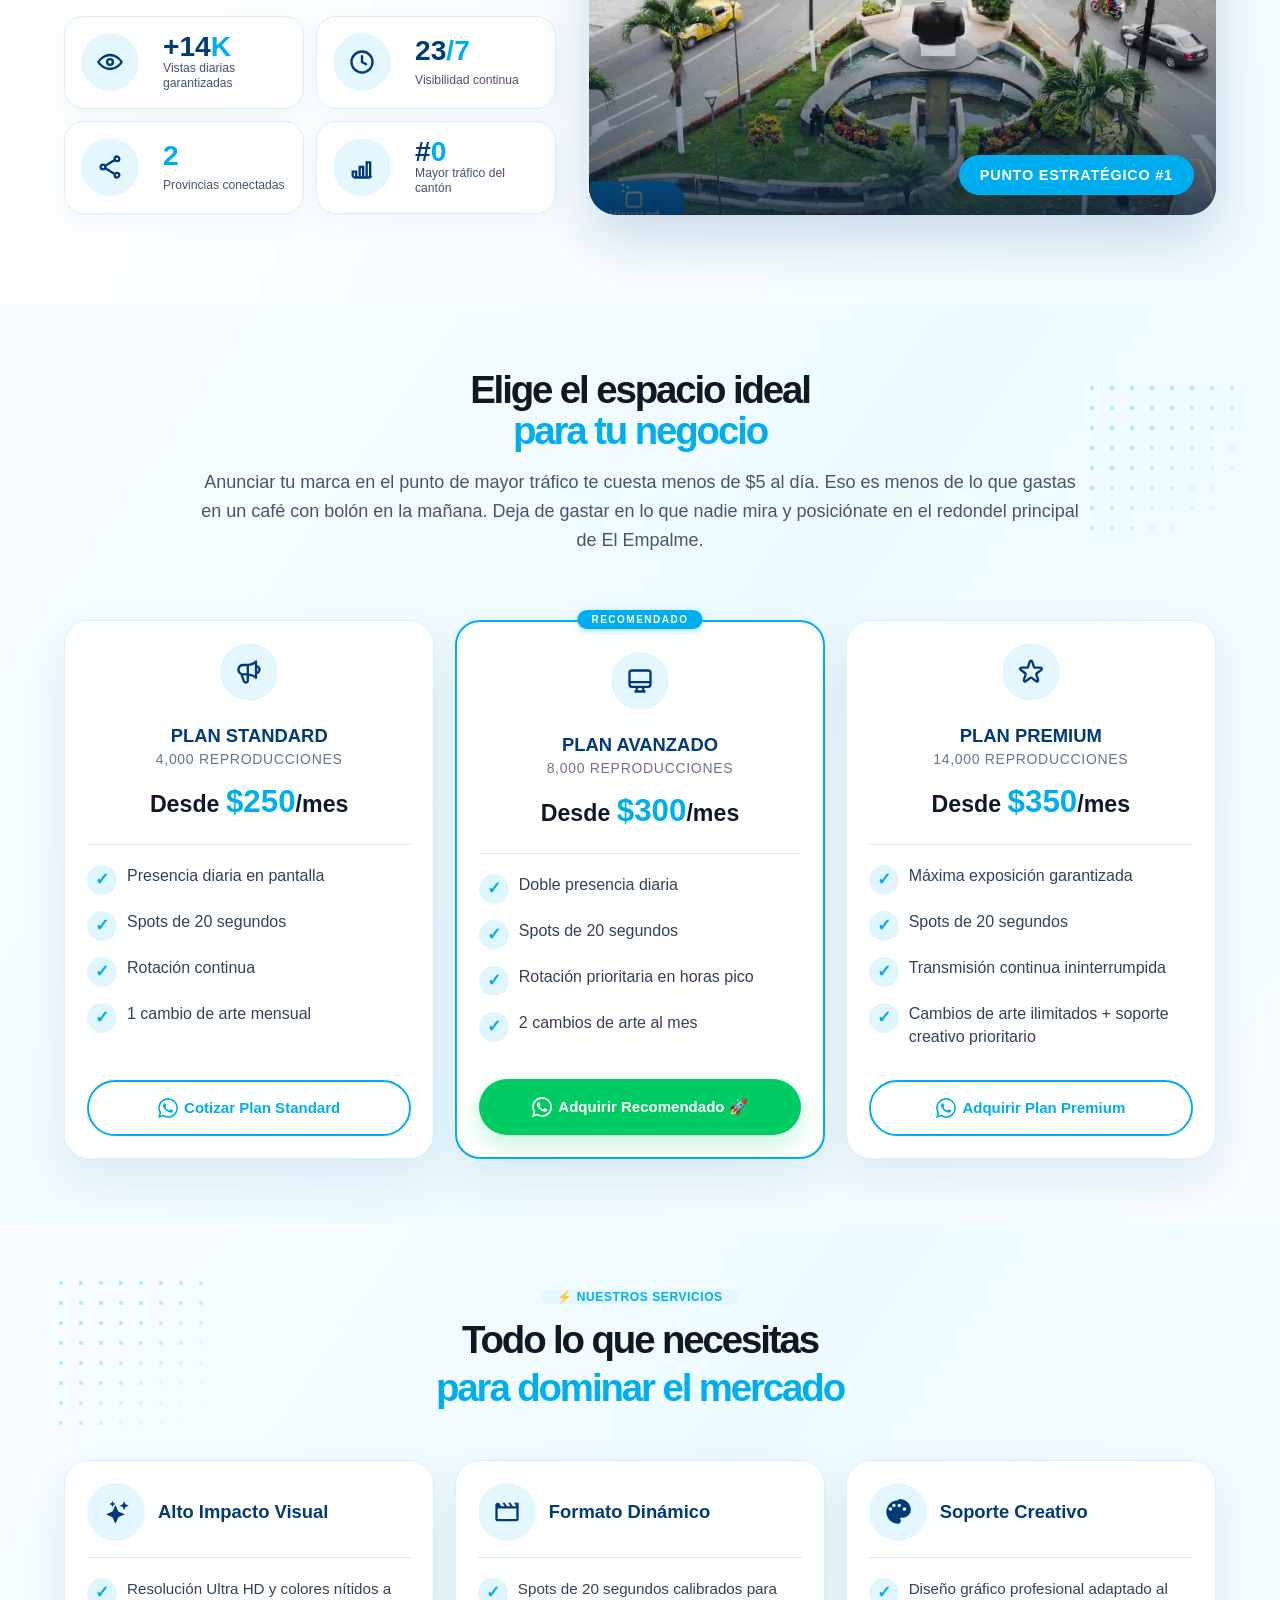
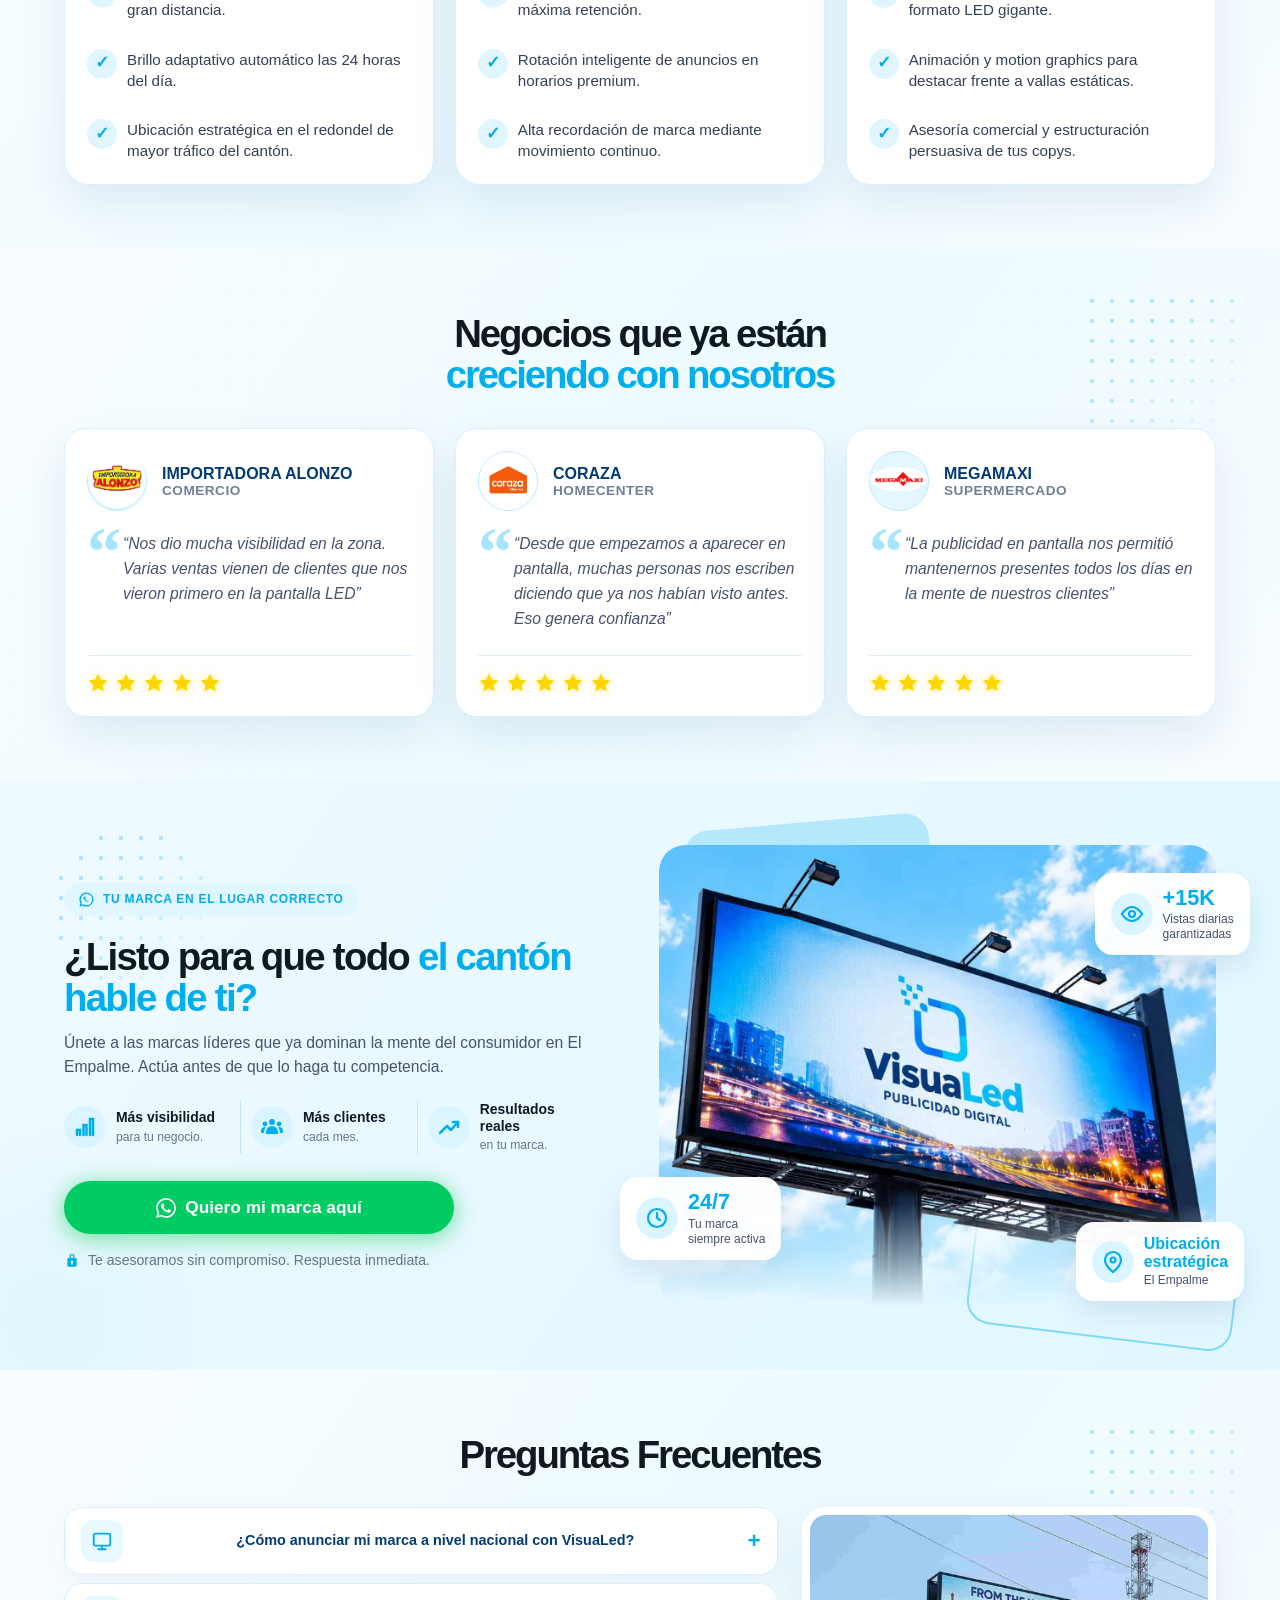
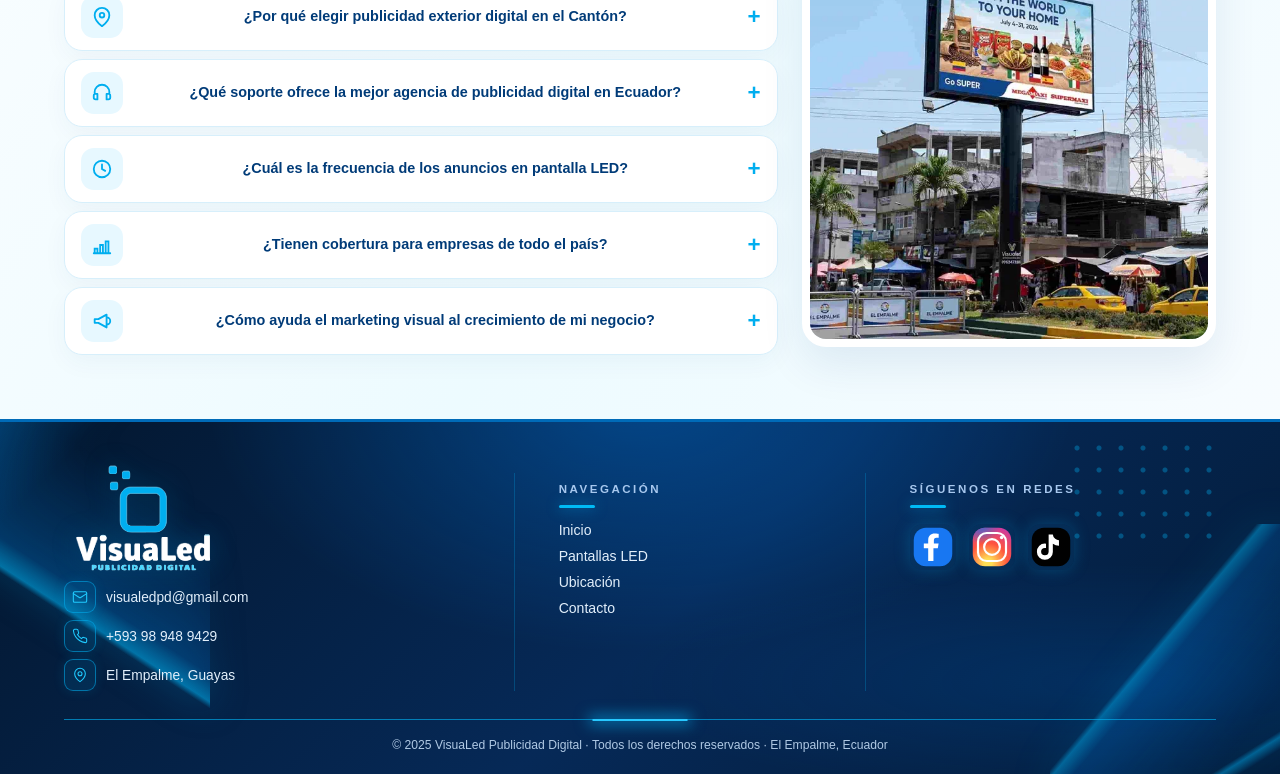
==== commit ea0a81f4: "feat: add home redesign stylesheet and replace inline SVG logo with image asset" ====
--- a/index.html
+++ b/index.html
@@ -2021,16 +2021,7 @@
       <!-- Col 1: Identidad + Contacto -->
       <div>
         <div class="foot-logo-svg-wrap">
-          <svg xmlns="http://www.w3.org/2000/svg" width="40" height="40" viewBox="0 0 102 102">
-            <rect x="2" y="2" width="16" height="16" rx="4" fill="#00AEEF" />
-            <rect x="28" y="2" width="16" height="16" rx="4" fill="#00AEEF" />
-            <rect x="2" y="28" width="16" height="16" rx="4" fill="#00AEEF" />
-            <rect x="24" y="26" width="74" height="74" rx="18" fill="none" stroke="#00AEEF" stroke-width="10" />
-          </svg>
-          <div class="foot-logo-txt-wrap">
-            <span class="foot-logo-name">Visua<em>Led</em></span>
-            <span class="foot-logo-sub">Publicidad Digital</span>
-          </div>
+          <img src="imagenes/visualed_logo.png" alt="VisuaLed Publicidad Digital" width="766" height="558" loading="lazy">
         </div>
 
         <ul class="foot-contact-list">
--- a/styles/home-redesign.css
+++ b/styles/home-redesign.css
@@ -237,8 +237,47 @@
 #faqs .ve-faq-visual { height: 440px; min-height: 0; border-radius: 24px; overflow: hidden; background: #e4f7ff; border: 8px solid #fff; box-shadow: var(--ve-shadow); }
 #faqs .ve-faq-visual img { display: block; width: 100%; height: 100%; min-height: 0; object-fit: cover; object-position: center; }
 
-footer { background: #06264a; }
-footer .foot-copy { border-top-color: rgba(0,174,239,.2); }
+footer { position: relative; isolation: isolate; overflow: hidden; padding: clamp(44px, 4vw, 60px) 5% 22px; border-top: 3px solid #006bb8; background: radial-gradient(ellipse at 50% -8%, rgba(0,137,255,.34), transparent 48%), radial-gradient(ellipse at 88% 74%, rgba(0,106,210,.2), transparent 32%), linear-gradient(135deg, #03172f 0%, #062957 53%, #031b38 100%); }
+footer::before, footer::after { content: ''; position: absolute; z-index: -1; pointer-events: none; transform: none; border-radius: 0; }
+footer::before { width: 360px; height: 460px; top: -60px; left: -150px; background: linear-gradient(135deg, transparent 22%, rgba(0,174,239,.8) 24%, rgba(0,127,235,.2) 25%, transparent 38%), linear-gradient(33deg, transparent 50%, rgba(0,174,239,.55) 51%, rgba(0,112,218,.2) 55%, transparent 76%); filter: drop-shadow(0 0 18px rgba(0,174,239,.5)); }
+footer::after { width: 360px; height: 390px; right: -130px; bottom: -140px; background: linear-gradient(130deg, transparent 30%, rgba(0,174,239,.45) 31%, rgba(0,105,212,.2) 34%, transparent 55%), linear-gradient(148deg, transparent 57%, rgba(0,174,239,.45) 58%, transparent 60%); filter: drop-shadow(0 0 20px rgba(0,174,239,.35)); }
+footer .foot-grid { max-width: 1300px; grid-template-columns: 1.18fr .92fr .92fr; gap: 0; padding: 0 0 28px; border-bottom: 1px solid rgba(0,174,239,.65); }
+footer .foot-grid::before { content: ''; position: absolute; top: -36px; right: 0; width: 150px; height: 105px; background-image: radial-gradient(circle, rgba(0,174,239,.5) 2px, transparent 3px); background-size: 22px 22px; opacity: .7; pointer-events: none; }
+footer .foot-grid > div { min-width: 0; padding: 0 clamp(24px, 3.4vw, 58px); border-left: 1px solid rgba(0,174,239,.25); }
+footer .foot-grid > div:first-child { padding-left: 0; border-left: 0; }
+footer .foot-logo-svg-wrap { position: relative; display: block; width: 164px; height: 120px; margin: -17px 0 5px; filter: drop-shadow(0 0 13px rgba(0,174,239,.25)); }
+footer .foot-logo-svg-wrap img { display: block; width: 100%; height: 100%; object-fit: contain; filter: brightness(0) invert(1); }
+@supports (mask-image: url('../imagenes/visualed_logo.png')) {
+  footer .foot-logo-svg-wrap::after { content: ''; position: absolute; inset: 0; background: linear-gradient(to bottom, #00aeef 0 64%, #fff 67% 88%, #41d5ff 91% 100%); mask: url('../imagenes/visualed_logo.png') center / contain no-repeat; -webkit-mask: url('../imagenes/visualed_logo.png') center / contain no-repeat; }
+}
+footer .foot-contact-list { gap: 7px; margin: 0; padding: 0; }
+footer .foot-contact-item { gap: 10px; color: #e2effb; font-size: clamp(.86rem, .95vw, .98rem); }
+footer .foot-contact-item svg { width: 32px; height: 32px; padding: 7px; border: 1px solid rgba(0,174,239,.55); border-radius: 9px; background: rgba(0,174,239,.11); stroke: #1fcaff; box-shadow: 0 0 12px rgba(0,174,239,.14); }
+footer a.foot-contact-item:hover, footer .foot-col a:hover { color: #fff; }
+footer .foot-col { gap: 10px; padding-top: 10px !important; }
+footer .foot-col-title { position: relative; margin-bottom: 17px; color: #a8c8ee; font-size: .72rem; letter-spacing: .22em; }
+footer .foot-col-title::after { content: ''; position: absolute; left: 0; bottom: -13px; width: 36px; height: 3px; border-radius: 999px; background: #00baf5; box-shadow: 0 0 13px rgba(0,174,239,.7); }
+footer .foot-col a { color: #e2effb; font-size: clamp(.88rem, 1vw, 1rem); }
+footer .socials { gap: 13px; margin-top: 2px; }
+footer .soc-btn { width: 46px; height: 46px; border-radius: 12px; background: rgba(0,174,239,.07); box-shadow: 0 0 16px rgba(0,174,239,.25); }
+footer .soc-btn svg { width: 42px; height: 42px; }
+footer .foot-copy { max-width: 1300px; margin: 18px auto 0; color: #b0c9e4; font-size: .76rem; }
+footer .foot-copy::before { content: ''; position: absolute; top: -19px; left: 50%; width: 95px; height: 2px; transform: translateX(-50%); background: #27c8ff; box-shadow: 0 0 14px 4px rgba(0,174,239,.56); }
+footer .foot-contact-item:focus-visible, footer .foot-col a:focus-visible, footer .soc-btn:focus-visible { outline: 2px solid #55d9ff; outline-offset: 4px; }
+@media (max-width: 900px) {
+  footer .foot-grid { grid-template-columns: 1.2fr 1fr; gap: 26px 0; }
+  footer .foot-grid > div:last-child { grid-column: 1 / -1; padding: 20px 0 0; border-left: 0; border-top: 1px solid rgba(0,174,239,.25); }
+}
+@media (max-width: 600px) {
+  footer { padding: 40px 7% 24px; }
+  footer .foot-grid { grid-template-columns: 1fr; gap: 21px; padding-bottom: 24px; text-align: left; }
+  footer .foot-grid > div, footer .foot-grid > div:first-child, footer .foot-grid > div:last-child { grid-column: 1; padding: 0; border: 0; }
+  footer .foot-grid > div + div { padding-top: 18px; border-top: 1px solid rgba(0,174,239,.25); }
+  footer .foot-logo-svg-wrap { margin-left: 0; }
+  footer .foot-contact-list, footer .foot-col { align-items: flex-start; }
+  footer .socials { justify-content: flex-start; }
+  footer .foot-copy { line-height: 1.5; }
+}
 body .ticket-modal.active { filter: drop-shadow(0 9px 18px rgba(0, 59, 120, .14)); }
 
 @media (min-width: 1024px) {
